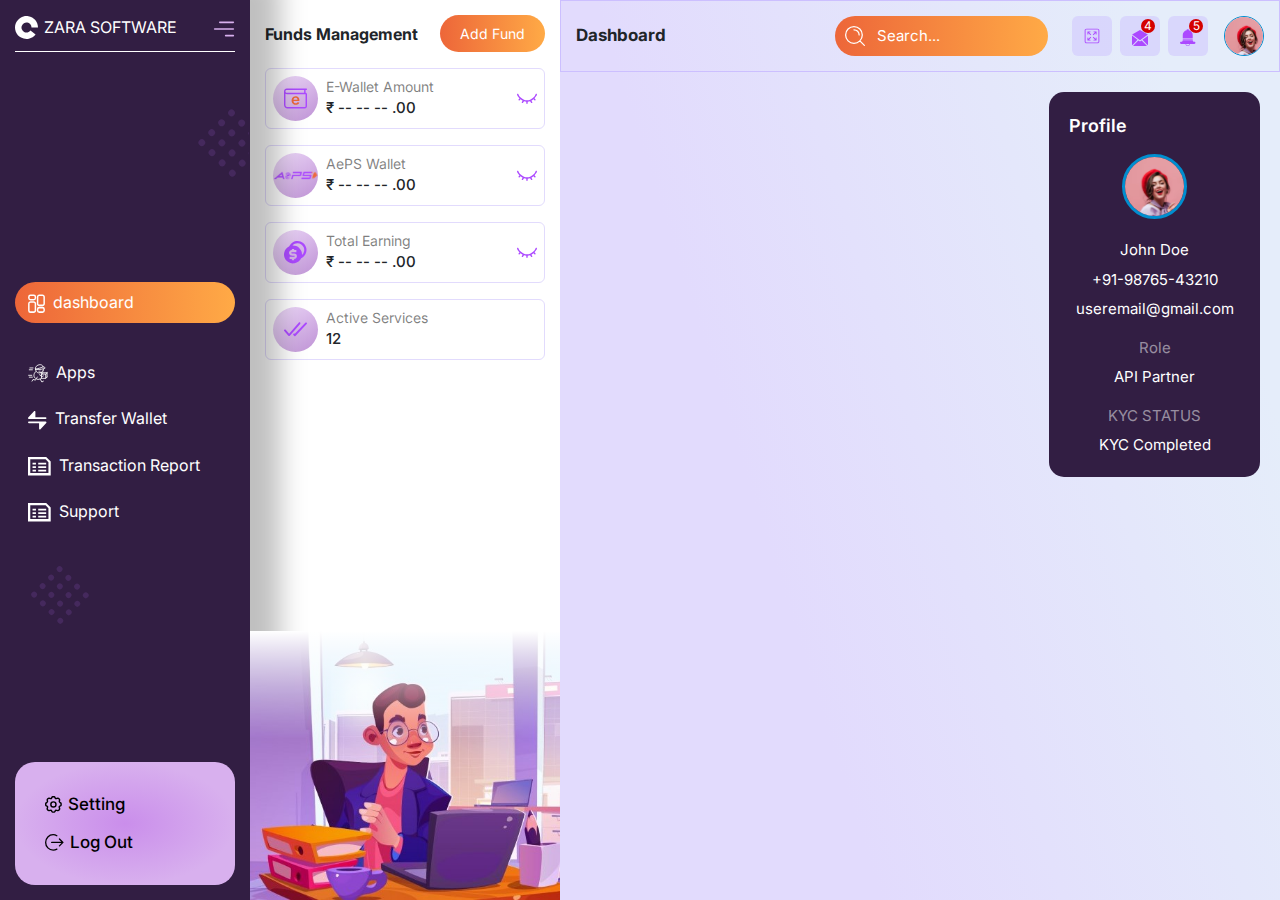
==== index.html @ 8e085da0 "g" ====
<!DOCTYPE html>
<html lang="en">

<head>
    <meta charset="UTF-8">
    <meta name="viewport" content="width=device-width, initial-scale=1.0">
    <title>zara software</title>
    <!-- bootstrap css  -->
    <link rel="stylesheet" href="assets/libs/bootstrap/bootstrap.min.css">
    <!-- custom css -->
    <link rel="stylesheet" href="assets/css/style.css">
    <!-- font awesome -->
    <link rel="stylesheet" href="https://cdnjs.cloudflare.com/ajax/libs/font-awesome/6.6.0/css/all.min.css" integrity="sha512-Kc323vGBEqzTmouAECnVceyQqyqdsSiqLQISBL29aUW4U/M7pSPA/gEUZQqv1cwx4OnYxTxve5UMg5GT6L4JJg==" crossorigin="anonymous" referrerpolicy="no-referrer" />
    <!-- font family  -->
    <link rel="preconnect" href="https://fonts.googleapis.com">
    <link rel="preconnect" href="https://fonts.gstatic.com" crossorigin>
    <link href="https://fonts.googleapis.com/css2?family=Inter:ital,opsz,wght@0,14..32,100..900;1,14..32,100..900&display=swap" rel="stylesheet">
</head>
<body>

    <section class="h-100">
        <div class="row h-100 mx-0">
            <div class="col-auto sidebar d-flex flex-column position-relative">
                <div class="sidebar-header border-bottom border-white d-flex align-items-center justify-content-between ">
                    <div class="sidebar-logo d-flex align-items-center">
                        <img src="assets/img/logo.svg" alt="logo" class="img-fluid">
                        ZARA SOFTWARE
                    </div>
                    <button class="bg-transparent p-0 border-0 menu-btn">
                        <img src="assets/img/menu-icon.svg" alt="menu" class="h img-fluid">
                    </button>
                </div>
                <div class="sidebar-body flex-fill overflow-y-auto py-4" >
                    <ul class="sidebar-list list-unstyled d-flex flex-column position-relative m-0 h-100 justify-content-center accordion" id="accordionExample">
                        <li class="mb-4">
                            <a href="" class="sidebar-main-link sidebar-link d-flex align-items-center justify-content-between text-decoration-none">
                               <span>
                                    <img src="assets/img/dashboard-icon.svg" alt="dashboard">
                                    dashboard
                               </span>
                                <i class="fa-solid fa-chevron-right sidebar-link-righticon"></i>
                            </a>
                        </li>
                        <li class="accordion-item bg-transparent border-0">
                            <a href="" class="sidebar-link d-flex align-items-center text-decoration-none justify-content-between collapsed" type="button" data-bs-toggle="collapse" data-bs-target="#sidebarapps" aria-expanded="true" aria-controls="sidebarapps">
                                <span>
                                    <img src="assets/img/apps.svg" alt="apps">
                                    Apps
                                </span>
                                <i class="fa-solid fa-chevron-down sidebar-link-down"></i>
                            </a>
                            <div id="sidebarapps" class="accordion-collapse collapse " data-bs-parent="#accordionExample">
                                <div class="accordion-body p-0">
                                    <ul class="list-unstyled m-0 sidebar-sub-list d-flex flex-column">
                                        <li>
                                            <a href="" class="sidebar-sublink text-decoration-none align-items-center">
                                                <i class="fa-regular fa-circle-right"></i>
                                                Add Money       
                                            </a>
                                        </li>
                                        <li>
                                            <a href="" class="sidebar-sublink text-decoration-none align-items-center">
                                                <i class="fa-regular fa-circle-right"></i>
                                                API Key 
                                            </a>
                                        </li>
                                        <li>
                                            <a href="" class="sidebar-sublink text-decoration-none align-items-center">
                                                <i class="fa-regular fa-circle-right"></i>
                                                Active Services      
                                            </a>
                                        </li>
                                        <li>
                                            <a href="" class="sidebar-sublink text-decoration-none align-items-center">
                                                <i class="fa-regular fa-circle-right"></i>
                                                Commission Plan     
                                            </a>
                                        </li>
                                    </ul>
                                </div>
                            </div>
                        </li>
                        <li class="accordion-item bg-transparent border-0">
                            <a href="" class="sidebar-link d-flex align-items-center text-decoration-none justify-content-between collapsed" type="button" data-bs-toggle="collapse" data-bs-target="#sidebartransfer" aria-expanded="true" aria-controls="sidebartransfer">
                                <span>
                                    <img src="assets/img/transfer-icon.svg" alt="transfer wallet">
                                    Transfer Wallet
                                </span>
                                <i class="fa-solid fa-chevron-down sidebar-link-down"></i>
                            </a>
                            <div id="sidebartransfer" class="accordion-collapse collapse " data-bs-parent="#accordionExample">
                                <div class="accordion-body p-0">
                                    <ul class="list-unstyled m-0 sidebar-sub-list d-flex flex-column">
                                        <li>
                                            <a href="" class="sidebar-sublink text-decoration-none align-items-center">
                                                <i class="fa-regular fa-circle-right"></i>
                                                Add Money       
                                            </a>
                                        </li>
                                        <li>
                                            <a href="" class="sidebar-sublink text-decoration-none align-items-center">
                                                <i class="fa-regular fa-circle-right"></i>
                                                API Key 
                                            </a>
                                        </li>
                                        <li>
                                            <a href="" class="sidebar-sublink text-decoration-none align-items-center">
                                                <i class="fa-regular fa-circle-right"></i>
                                                Active Services      
                                            </a>
                                        </li>
                                        <li>
                                            <a href="" class="sidebar-sublink text-decoration-none align-items-center">
                                                <i class="fa-regular fa-circle-right"></i>
                                                Commission Plan     
                                            </a>
                                        </li>
                                    </ul>
                                </div>
                            </div>
                        </li>
                        <li class="accordion-item bg-transparent border-0">
                            <a href="" class="sidebar-link d-flex align-items-center text-decoration-none justify-content-between collapsed" type="button" data-bs-toggle="collapse" data-bs-target="#sidebartransaction" aria-expanded="true" aria-controls="sidebartransaction">
                                <span>
                                    <img src="assets/img/transition-icon.svg" alt="transaction report">
                                    Transaction Report
                                </span>
                                <i class="fa-solid fa-chevron-down sidebar-link-down"></i>
                            </a>
                            <div id="sidebartransaction" class="accordion-collapse collapse " data-bs-parent="#accordionExample">
                                <div class="accordion-body p-0">
                                    <ul class="list-unstyled m-0 sidebar-sub-list d-flex flex-column">
                                        <li>
                                            <a href="" class="sidebar-sublink text-decoration-none align-items-center">
                                                <i class="fa-regular fa-circle-right"></i>
                                                Add Money       
                                            </a>
                                        </li>
                                        <li>
                                            <a href="" class="sidebar-sublink text-decoration-none align-items-center">
                                                <i class="fa-regular fa-circle-right"></i>
                                                API Key 
                                            </a>
                                        </li>
                                        <li>
                                            <a href="" class="sidebar-sublink text-decoration-none align-items-center">
                                                <i class="fa-regular fa-circle-right"></i>
                                                Active Services      
                                            </a>
                                        </li>
                                        <li>
                                            <a href="" class="sidebar-sublink text-decoration-none align-items-center">
                                                <i class="fa-regular fa-circle-right"></i>
                                                Commission Plan     
                                            </a>
                                        </li>
                                    </ul>
                                </div>
                            </div>
                        </li>
                        <li class="accordion-item bg-transparent border-0">
                            <a href="" class="sidebar-link d-flex align-items-center text-decoration-none justify-content-between collapsed" type="button" data-bs-toggle="collapse" data-bs-target="#sidebarsupport" aria-expanded="true" aria-controls="sidebarsupport">
                                <span>
                                    <img src="assets/img/transition-icon.svg" alt="support">
                                    Support
                                </span>
                                <i class="fa-solid fa-chevron-down sidebar-link-down"></i>
                            </a>
                            <div id="sidebarsupport" class="accordion-collapse collapse " data-bs-parent="#accordionExample">
                                <div class="accordion-body p-0">
                                    <ul class="list-unstyled m-0 sidebar-sub-list d-flex flex-column">
                                        <li>
                                            <a href="" class="sidebar-sublink text-decoration-none align-items-center">
                                                <i class="fa-regular fa-circle-right"></i>
                                                Add Money       
                                            </a>
                                        </li>
                                        <li>
                                            <a href="" class="sidebar-sublink text-decoration-none align-items-center">
                                                <i class="fa-regular fa-circle-right"></i>
                                                API Key 
                                            </a>
                                        </li>
                                        <li>
                                            <a href="" class="sidebar-sublink text-decoration-none align-items-center">
                                                <i class="fa-regular fa-circle-right"></i>
                                                Active Services      
                                            </a>
                                        </li>
                                        <li>
                                            <a href="" class="sidebar-sublink text-decoration-none align-items-center">
                                                <i class="fa-regular fa-circle-right"></i>
                                                Commission Plan     
                                            </a>
                                        </li>
                                    </ul>
                                </div>
                            </div>
                        </li>
                    </ul>
                </div>
                <div class="sidebar-footer">
                    <ul class="list-unstyled m-0 sidebar-footer-list d-flex flex-column">
                        <li>
                            <a href="index.html" class="sidebar-footer-link d-flex align-items-center text-decoration-none">
                                <img src="assets/img/setting-icon.svg" alt="setting">
                                Setting
                            </a>
                        </li>
                        <li>
                            <a href="index.html" class="sidebar-footer-link d-flex align-items-center text-decoration-none">
                                <img src="assets/img/logout-icon.svg" alt="log out">
                                Log Out
                            </a>
                        </li>
                    </ul>
                </div>
            </div>
            <div class="col-auto fund-sidebar px-0 d-flex flex-column justify-content-between">
                <div class="fund-body">
                    <div class="d-flex align-items-center justify-content-between">
                        <div class="fund-sidebar-heading fw-bold">
                            Funds Management
                        </div>
                        <a href="" class="fund-sidebar-btn text-decoration-none">
                            Add Fund
                        </a>
                    </div>
                    <div class="d-flex flex-column mt-3 gap-3">
                        <div class="fund-sidebar-card d-flex align-items-center justify-content-between" id="card1">
                            <div class="d-flex gap-2">
                                <div class="fund-sidebar-card-icon rounded-circle d-flex align-items-center justify-content-center">
                                    <img src="assets/img/e-wallet-amount.svg" alt="e-wallet amount" class="h-100 w-100 img-fluid">
                                </div>
                                <div>
                                    <div class="fund-sidebar-card-title">E-Wallet Amount</div>
                                    <div class="fund-sidebar-card-price">₹ <span class="price">-- -- --</span> .00</div>
                                </div>
                            </div>
                            <button class="fund-card-show bg-transparent border-0 p-0 position-relative" onclick="togglePrice(1)">
                                <img src="assets/img/hide.svg" alt="hide" class="w-100 h-100 hide-icon position-absolute top-50 end-0">
                                <img src="assets/img/view.svg" alt="hide" class="w-100 h-100 show-icon position-absolute top-50 end-0">
                            </button>
                        </div>
                        <div class="fund-sidebar-card d-flex align-items-center justify-content-between" id="card2">
                            <div class="d-flex gap-2">
                                <div class="fund-sidebar-card-icon p-0 rounded-circle d-flex align-items-center justify-content-center">
                                    <img src="assets/img/aeps-wallet.svg" alt="aeps wallet" class="h-100 w-100 img-fluid">
                                </div>
                                <div>
                                    <div class="fund-sidebar-card-title">AePS Wallet</div>
                                    <div class="fund-sidebar-card-price">₹ <span class="price">-- -- --</span> .00</div>
                                </div>
                            </div>
                            <button class="fund-card-show bg-transparent border-0 p-0 position-relative" onclick="togglePrice(2)">
                                <img src="assets/img/hide.svg" alt="hide" class="w-100 h-100 hide-icon position-absolute top-50 end-0">
                                <img src="assets/img/view.svg" alt="hide" class="w-100 h-100 show-icon position-absolute top-50 end-0">
                            </button>
                        </div>
                        <div class="fund-sidebar-card d-flex align-items-center justify-content-between" id="card3">
                            <div class="d-flex gap-2">
                                <div class="fund-sidebar-card-icon rounded-circle d-flex align-items-center justify-content-center">
                                    <img src="assets/img/total-earning.svg" alt="total earning" class="h-100 w-100 img-fluid">
                                </div>
                                <div>
                                    <div class="fund-sidebar-card-title">Total Earning</div>
                                    <div class="fund-sidebar-card-price">₹ <span class="price">-- -- --</span> .00</div>
                                </div>
                            </div>
                            <button class="fund-card-show bg-transparent border-0 p-0 position-relative" onclick="togglePrice(3)">
                                <img src="assets/img/hide.svg" alt="hide" class="w-100 h-100 hide-icon position-absolute top-50 end-0">
                                <img src="assets/img/view.svg" alt="hide" class="w-100 h-100 show-icon position-absolute top-50 end-0">
                            </button>
                        </div>
                        <div class="fund-sidebar-card d-flex align-items-center justify-content-between" >
                            <div class="d-flex gap-2">
                                <div class="fund-sidebar-card-icon rounded-circle d-flex align-items-center justify-content-center">
                                    <img src="assets/img/active-services.svg" alt="active services" class="h-100 w-100 img-fluid">
                                </div>
                                <div>
                                    <div class="fund-sidebar-card-title">Active Services</div>
                                    <div class="fund-sidebar-card-price">12</div>
                                </div>
                            </div>
                        </div>
                    </div>
                </div>
                <div class="fund-sidebar-img position-relative">
                    <img src="assets/img/fund-sidebar-img.jpg" alt="funds management" class="h-100 w-100 img-fluid">
                </div>
            </div>
            <div class="col px-0 dashboard-main">
                <div class="dashboard-nav">
                    <div class="row align-items-center">
                        <div class="col">
                            <div class="dash-nav-heading fw-bold">
                                Dashboard
                            </div>
                        </div>
                        <div class="col-4">
                            <form action="">
                                <div class="search-main d-flex align-items-center rounded-5">
                                    <img src="assets/img/search-icon.svg" alt="search" class="h-100">
                                    <input type="text" class="form-control shadow-none bg-transparent border-0"k placeholder="Search...">
                                </div>
                            </form>
                        </div>
                        <div class="col-auto">
                            <div class="d-flex align-items-center gap-3">
                                <div class="nav-icon-list d-flex align-items-center">
                                    <button class="nav-btn d-flex align-items-center justify-content-center border-0">
                                        <img src="assets/img/expend-icon.svg" alt="expend" class="h-100 w-100 img-fluid">
                                    </button>
                                    <button class="nav-btn nav-btn-two d-flex align-items-center justify-content-center border-0">
                                        <span class=" position-relative">
                                            <img src="assets/img/sms-icon.svg" alt="sms" class="h-100 w-100 img-fluid position-relative">
                                            <span class="nav-notification d-flex align-items-center justify-content-center rounded-circle position-absolute">
                                                4
                                            </span>
                                        </span>
                                    </button>
                                    <button class="nav-btn nav-btn-two d-flex align-items-center justify-content-center border-0">
                                        <span class=" position-relative">
                                            <img src="assets/img/notification-icon.svg" alt="notification-icon" class="h-100 w-100 img-fluid position-relative">
                                            <span class="nav-notification d-flex align-items-center justify-content-center rounded-circle position-absolute">
                                            5
                                            </span>
                                        </span>
                                    </button>

                                </div>
                                <div class="user-data">
                                    <div class="user-data-img rounded-circle overflow-hidden">
                                        <img src="assets/img/userimg.svg" alt="">
                                    </div>

                                </div>
                            </div>
                        </div>
                    </div>
                </div>
                <div class="dashboard-inner">
                    <div class="row">
                        <div class="col-lg-8">

                        </div>
                        <div class="col-lg-4">
                            <div class="profile-card">
                                <div class="d-flex align-items-center justify-content-between">
                                    <div class="profile-card-heading fw-semibold">
                                        Profile
                                    </div>
                                    <button class="profile-card-menu-icon p-0 border-0 bg-transparent">
                                        <i class="fa-solid fa-ellipsis-vertical"></i>
                                    </button>
                                </div>
                                <div class="mx-auto profile-user-img overflow-hidden rounded-circle">
                                    <img src="assets/img/userimg.svg" alt="user" class="h-100 w-100 img-fluid">
                                </div>
                                <div class="user-data text-center pt-1 mt-3">
                                    John Doe
                                </div>
                                <div class="user-data text-center">
                                    +91-98765-43210
                                </div>
                                <div class="user-data text-center">
                                    useremail@gmail.com
                                </div>
                                <div class="user-data text-center text-white-50 mt-3">
                                    Role
                                </div>
                                <div class="user-data text-center">
                                    API Partner
                                </div>
                                <div class="user-data text-center text-white-50 mt-3">
                                    KYC STATUS
                                </div>
                                <div class="user-data text-center">
                                    KYC Completed
                                </div>
                            </div>
                        </div>
                    </div>
                </div>
            </div>
        </div>
    </section>


    <!-- js files -->
    <script src="assets/libs/bootstrap/bootstrap.bundle.min.js"></script>
    <script src="assets/js/script.js"></script>
</body>

</html>
---- assets/css/style.css ----
:root {
  --theme1:#321E43;
  --theme2:#FFAA46;
  --theme3: #AC4AFF;
  --blue:#008ECF;
  --white: #fff;
  --bg-light:#F0F0F8;
  --black: #000;
  --light-black: #2c2c2c;
  --border-color:#dee2e6;
}

body,
html {
  font-family: "Inter", sans-serif !important;
  overflow: hidden;
}

a, button {
  cursor: pointer !important;
}

body {
  height: 100vh;
}

.sidebar {
  background-color: var(--theme1);
  width: 250px;
  height: 100%;
  padding: 15px;
  box-shadow: 5px 0px 25px 25px rgba(0, 0, 0, 0.2509803922);
}
.sidebar .sidebar-header {
  padding-bottom: 12px;
}
.sidebar .sidebar-header::before {
  content: "";
  position: absolute;
  right: 0;
  top: 12%;
  height: 70px;
  width: 55px;
  background: url(../img/sidebar-vector-1.svg) no-repeat;
  background-position: center;
  background-size: contain;
  z-index: 0;
  animation: move 3s infinite ease-in-out;
}
@keyframes move {
  50% {
    transform: translate(-100px, 0px);
  }
}
.sidebar .sidebar-header::after {
  content: "";
  position: absolute;
  left: 12%;
  bottom: 30%;
  height: 70px;
  width: 60px;
  background: url(../img/sidebar-vector-2.svg) no-repeat;
  background-position: center;
  background-size: contain;
  z-index: 0;
  animation: move2 3s infinite ease-in-out;
}
@keyframes move2 {
  50% {
    transform: translate(100px, 0px);
  }
}
.sidebar .sidebar-logo {
  gap: 6px;
  font-size: 16px;
  color: #fff;
}
.sidebar .sidebar-logo img {
  height: 23px;
  width: 23px;
}
.sidebar .menu-btn {
  cursor: pointer !important;
}
.sidebar .menu-btn img {
  height: 20px;
}
.sidebar .sidebar-list {
  gap: 5px;
}
.sidebar .sidebar-footer {
  background-color: wheat;
  background: radial-gradient(50% 50% at 50% 50%, #CA8EEB 0%, #D8B0EE 100%);
  padding: 30px;
  border-radius: 20px;
}
.sidebar .sidebar-footer-list {
  gap: 12px;
}
.sidebar .sidebar-footer-link {
  font-size: 17px;
  color: #000;
  font-weight: 500;
  gap: 6px;
}
.sidebar .sidebar-footer-link img {
  height: 17px;
}
.sidebar .sidebar-link {
  padding: 10px 13px;
  border-radius: 40px;
  line-height: normal;
  color: #fff;
  transition: all 0.3s ease-in-out;
}
.sidebar .sidebar-link:hover {
  color: var(--theme2);
}
.sidebar .sidebar-link.sidebar-main-link {
  background: linear-gradient(90deg, #ED6639 0%, #FFAA46 100%);
}
.sidebar .sidebar-link img {
  height: 19px;
  margin-right: 4px;
}
.sidebar .sidebar-link i {
  font-size: 13px;
  transition: all 0.3s ease-in-out;
}
.sidebar .sidebar-link:not(.collapsed) .sidebar-link-down {
  transform: rotate(-180deg);
}
.sidebar .sidebar-sub-list {
  gap: 15px;
  padding: 12px;
}
.sidebar .sidebar-sublink {
  color: rgba(255, 255, 255, 0.5);
  font-size: 15px;
  transition: all 0.3s ease-in-out;
}
.sidebar .sidebar-sublink i {
  margin-right: 5px;
  transform: rotate(-40deg);
}
.sidebar .sidebar-sublink:hover {
  color: var(--theme2);
}

.fund-sidebar {
  width: 310px;
  box-shadow: 5px 0px 25px 25px rgba(0, 0, 0, 0.0549019608);
}
.fund-sidebar .fund-body {
  padding: 15px;
}
.fund-sidebar .fund-sidebar-btn {
  background: linear-gradient(90deg, #ED6639 0%, #FFAA46 100%);
  color: #fff;
  padding: 8px 20px;
  font-size: 14px;
  border-radius: 40px;
  transition: all 0.3s ease-in-out;
}
.fund-sidebar .fund-sidebar-btn:hover {
  transform: scale(1.1);
}
.fund-sidebar .fund-sidebar-card {
  border-radius: 6px;
  border: 1px solid #E2DBFD;
  padding: 7px;
}
.fund-sidebar .fund-sidebar-card .fund-sidebar-card-icon {
  background: linear-gradient(138.29deg, rgba(216, 176, 238, 0.6) 20.17%, rgba(159, 91, 194, 0.6) 84.35%);
  height: 45px;
  width: 45px;
  padding: 11px;
}
.fund-sidebar .fund-sidebar-card .fund-sidebar-card-title {
  font-size: 14px;
  color: rgba(0, 0, 0, 0.5019607843);
}
.fund-sidebar .fund-sidebar-card .fund-sidebar-card-price {
  font-size: 15px;
  font-weight: 500;
}
.fund-sidebar .fund-sidebar-card .fund-card-show {
  width: 20px;
  height: 20px;
  cursor: pointer !important;
}
.fund-sidebar .fund-sidebar-card .fund-card-show img {
  transform: translateY(-50%);
  transition: all 0.3s ease-in-out;
}
.fund-sidebar .fund-sidebar-card .fund-card-show .show-icon {
  opacity: 0;
  visibility: hidden;
}
.fund-sidebar .fund-sidebar-card .fund-card-show.clicked .show-icon {
  opacity: 1;
  visibility: visible;
}
.fund-sidebar .fund-sidebar-card .fund-card-show.clicked .hide-icon {
  opacity: 0;
  visibility: hidden;
}
.fund-sidebar .fund-sidebar-img::before {
  content: "";
  height: 40%;
  width: 100%;
  top: 0;
  left: 0;
  position: absolute;
  background: linear-gradient(0deg, rgba(217, 217, 217, 0) 0%, #FFFFFF 100%);
}

.dashboard-nav {
  padding: 15px;
  border: 1px solid #CCBFFF;
}
.dashboard-nav .dash-nav-heading {
  font-size: 17px;
}
.dashboard-nav .search-main {
  background: linear-gradient(90deg, #ED6639 0%, #FFAA46 100%);
  height: 40px;
  padding: 10px;
}
.dashboard-nav .search-main input {
  font-size: 15px;
  color: #fff;
}
.dashboard-nav .search-main input::-moz-placeholder {
  color: #fff;
}
.dashboard-nav .search-main input::placeholder {
  color: #fff;
}
.dashboard-nav .nav-icon-list {
  gap: 8px;
}
.dashboard-nav .nav-btn {
  background: rgba(204, 191, 255, 0.4705882353);
  height: 40px;
  width: 40px;
  padding: 12px;
  border-radius: 6px;
  transition: all 0.3s ease-in-out;
}
.dashboard-nav .nav-btn img {
  transition: all 0.3s ease-in-out;
}
.dashboard-nav .nav-btn:hover {
  background-color: var(--theme3);
}
.dashboard-nav .nav-btn:hover img {
  filter: brightness(100);
}
.dashboard-nav .nav-notification {
  right: -7px;
  top: -5px;
  height: 14px;
  width: 14px;
  background-color: #D40000;
  font-size: 12px;
  color: #fff;
  animation: shake 1.5s infinite linear;
}
@keyframes shake {
  0% {
    -webkit-transform: translate(2px, 1px) rotate(0deg);
  }
  10% {
    -webkit-transform: translate(-1px, -2px) rotate(-2deg);
  }
  20% {
    -webkit-transform: translate(-3px, 0px) rotate(3deg);
  }
  30% {
    -webkit-transform: translate(0px, 2px) rotate(0deg);
  }
  40% {
    -webkit-transform: translate(1px, -1px) rotate(1deg);
  }
  50% {
    -webkit-transform: translate(-1px, 2px) rotate(-1deg);
  }
  60% {
    -webkit-transform: translate(-3px, 1px) rotate(0deg);
  }
  70% {
    -webkit-transform: translate(2px, 1px) rotate(-2deg);
  }
  80% {
    -webkit-transform: translate(-1px, -1px) rotate(4deg);
  }
  90% {
    -webkit-transform: translate(2px, 2px) rotate(0deg);
  }
  100% {
    -webkit-transform: translate(1px, -2px) rotate(-1deg);
  }
}
.dashboard-nav .user-data-img {
  height: 40px;
  width: 40px;
  border: 1px solid #008ECF;
}

.dashboard-main {
  background: linear-gradient(252.32deg, #E5EDFA 13.32%, #E2DBFD 68.15%);
}
.dashboard-main .dashboard-inner {
  padding: 20px;
}

.profile-card {
  padding: 20px;
  background-color: var(--theme1);
  border-radius: 15px;
}
.profile-card .profile-card-heading {
  color: #fff;
  font-size: 18px;
}
.profile-card .profile-card-menu-icon {
  color: #fff;
  font-size: 20px;
}
.profile-card .profile-user-img {
  height: 65px;
  width: 65px;
  border: 3px solid var(--blue);
  margin-top: 15px;
}
.profile-card .user-data {
  color: #fff;
  margin-top: 7px;
  font-size: 15px;
}/*# sourceMappingURL=style.css.map */
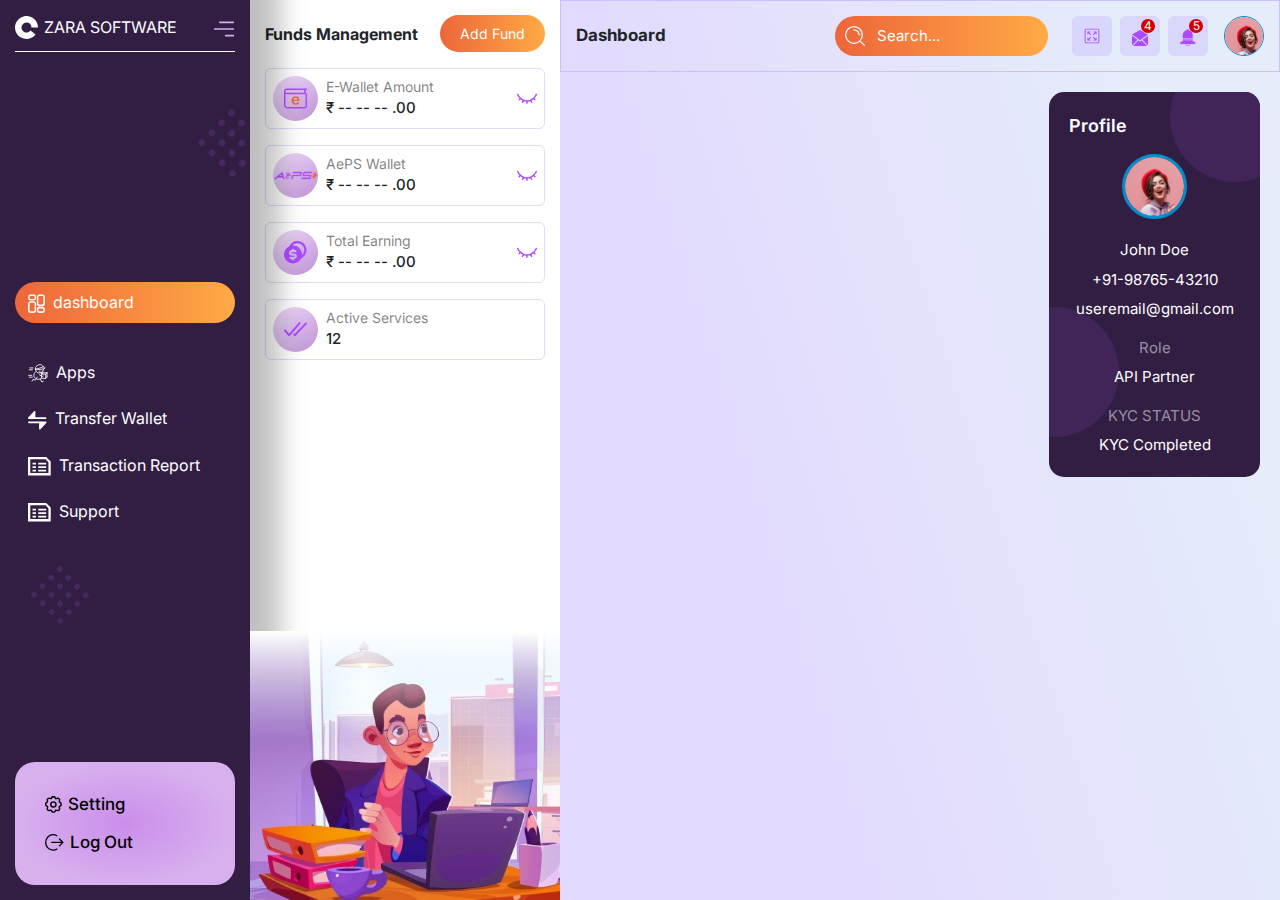
==== commit d0f957a5: "sds" ====
--- a/index.html
+++ b/index.html
@@ -345,38 +345,40 @@
 
                         </div>
                         <div class="col-lg-4">
-                            <div class="profile-card">
-                                <div class="d-flex align-items-center justify-content-between">
-                                    <div class="profile-card-heading fw-semibold">
-                                        Profile
-                                    </div>
-                                    <button class="profile-card-menu-icon p-0 border-0 bg-transparent">
-                                        <i class="fa-solid fa-ellipsis-vertical"></i>
-                                    </button>
-                                </div>
-                                <div class="mx-auto profile-user-img overflow-hidden rounded-circle">
-                                    <img src="assets/img/userimg.svg" alt="user" class="h-100 w-100 img-fluid">
-                                </div>
-                                <div class="user-data text-center pt-1 mt-3">
-                                    John Doe
-                                </div>
-                                <div class="user-data text-center">
-                                    +91-98765-43210
-                                </div>
-                                <div class="user-data text-center">
-                                    useremail@gmail.com
-                                </div>
-                                <div class="user-data text-center text-white-50 mt-3">
-                                    Role
-                                </div>
-                                <div class="user-data text-center">
-                                    API Partner
-                                </div>
-                                <div class="user-data text-center text-white-50 mt-3">
-                                    KYC STATUS
-                                </div>
-                                <div class="user-data text-center">
-                                    KYC Completed
+                            <div class="profile-card position-relative overflow-hidden">
+                                <div class="position-relative z-1">
+                                    <div class="d-flex align-items-center justify-content-between">
+                                        <div class="profile-card-heading fw-semibold">
+                                            Profile
+                                        </div>
+                                        <button class="profile-card-menu-icon p-0 border-0 bg-transparent">
+                                            <i class="fa-solid fa-ellipsis-vertical"></i>
+                                        </button>
+                                    </div>
+                                    <div class="mx-auto profile-user-img overflow-hidden rounded-circle">
+                                        <img src="assets/img/userimg.svg" alt="user" class="h-100 w-100 img-fluid">
+                                    </div>
+                                    <div class="user-data text-center pt-1 mt-3">
+                                        John Doe
+                                    </div>
+                                    <div class="user-data text-center">
+                                        +91-98765-43210
+                                    </div>
+                                    <div class="user-data text-center">
+                                        useremail@gmail.com
+                                    </div>
+                                    <div class="user-data text-center text-white-50 mt-3">
+                                        Role
+                                    </div>
+                                    <div class="user-data text-center">
+                                        API Partner
+                                    </div>
+                                    <div class="user-data text-center text-white-50 mt-3">
+                                        KYC STATUS
+                                    </div>
+                                    <div class="user-data text-center">
+                                        KYC Completed
+                                    </div>
                                 </div>
                             </div>
                         </div>
--- a/assets/css/style.css
+++ b/assets/css/style.css
@@ -320,6 +320,27 @@
   background-color: var(--theme1);
   border-radius: 15px;
 }
+.profile-card::before {
+  content: "";
+  position: absolute;
+  right: -40px;
+  top: -40px;
+  height: 130px;
+  width: 130px;
+  border-radius: 50%;
+  background-color: #412559;
+}
+.profile-card::after {
+  content: "";
+  position: absolute;
+  left: -60px;
+  bottom: 40px;
+  height: 130px;
+  width: 130px;
+  border-radius: 50%;
+  background-color: #412559;
+  z-index: 0;
+}
 .profile-card .profile-card-heading {
   color: #fff;
   font-size: 18px;
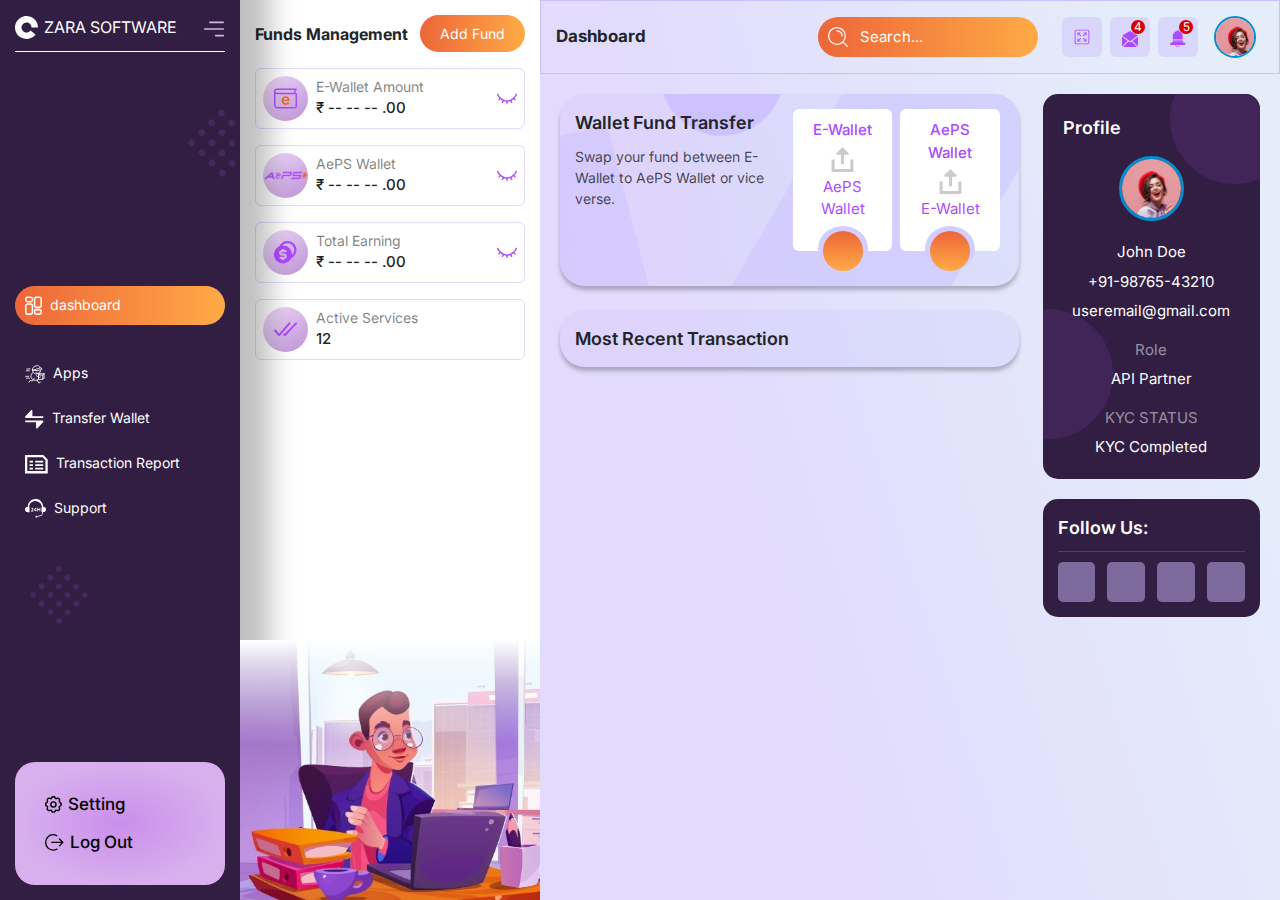
==== commit 5028897b: "ddf" ====
--- a/index.html
+++ b/index.html
@@ -8,7 +8,7 @@
     <!-- bootstrap css  -->
     <link rel="stylesheet" href="assets/libs/bootstrap/bootstrap.min.css">
     <!-- custom css -->
-    <link rel="stylesheet" href="assets/css/style.css">
+    <link rel="stylesheet" href="assets/css/style.min.css">
     <!-- font awesome -->
     <link rel="stylesheet" href="https://cdnjs.cloudflare.com/ajax/libs/font-awesome/6.6.0/css/all.min.css" integrity="sha512-Kc323vGBEqzTmouAECnVceyQqyqdsSiqLQISBL29aUW4U/M7pSPA/gEUZQqv1cwx4OnYxTxve5UMg5GT6L4JJg==" crossorigin="anonymous" referrerpolicy="no-referrer" />
     <!-- font family  -->
@@ -161,7 +161,7 @@
                         <li class="accordion-item bg-transparent border-0">
                             <a href="" class="sidebar-link d-flex align-items-center text-decoration-none justify-content-between collapsed" type="button" data-bs-toggle="collapse" data-bs-target="#sidebarsupport" aria-expanded="true" aria-controls="sidebarsupport">
                                 <span>
-                                    <img src="assets/img/transition-icon.svg" alt="support">
+                                    <img src="assets/img/support-icon.svg" alt="support">
                                     Support
                                 </span>
                                 <i class="fa-solid fa-chevron-down sidebar-link-down"></i>
@@ -329,20 +329,82 @@
                                     </button>
 
                                 </div>
-                                <div class="user-data">
+                                <a href="" class="user-data d-flex align-items-center gap-2 text-decoration-none">
                                     <div class="user-data-img rounded-circle overflow-hidden">
-                                        <img src="assets/img/userimg.svg" alt="">
-                                    </div>
-
-                                </div>
+                                        <img src="assets/img/userimg.svg" alt="user">
+                                    </div>
+                                    <i class="fa-solid fa-chevron-down"></i>
+                                </a>
                             </div>
                         </div>
                     </div>
                 </div>
                 <div class="dashboard-inner">
                     <div class="row">
-                        <div class="col-lg-8">
-
+                        <div class="col-lg-8 ">
+                            <div class="row gap-4">
+                                <div class="col-12">
+                                    <div class="wallet-fund-card p-15 rounded-25 position-relative overflow-hidden">
+                                        <div class="row position-relative">
+                                            <div class="col-md-6">
+                                                <div class="wallet-fund-card-heading fs-18-md fs-16 fw-semibold">
+                                                    Wallet Fund Transfer
+                                                </div>
+                                                <p class="fs-14 mt-10">Swap your fund between E-Wallet to AePS Wallet or vice verse.</p>
+                                            </div>
+                                            <div class="col-md-6 ps-0">
+                                                <div class="row mx-0 gx-2">
+                                                    <div class="col-sm-6">
+                                                        <div class="wallet-fund-inner-main">
+                                                            <div class="wallet-fund-inner-card position-relative text-center rounded-6 p-10 pb-30 bg-white">
+                                                                <div class="fs-15 fw-medium wallet-fund-inner-card-title">
+                                                                    E-Wallet
+                                                                </div>
+                                                                <div class="my-1">
+                                                                    <img src="assets/img/arrow-up.svg" alt="e-wallet" height="25" width="25">
+                                                                </div>
+                                                                <div class="fs-15 wallet-fund-inner-card-title">
+                                                                    AePS Wallet
+                                                                </div>
+                                                            </div>
+                                                            <a href="" class="wallet-fund-inner-link position-relative rounded-circle mx-auto d-flex align-items-center justify-content-center text-white text-decoration-none h-40 w-40">
+                                                                <i class="fa-solid fa-arrow-right-long"></i>
+                                                            </a>
+                                                        </div>
+                                                    </div>
+                                                    <div class="col-sm-6">
+                                                        <div class="wallet-fund-inner-main">
+                                                            <div class="wallet-fund-inner-card position-relative text-center rounded-6 p-10 pb-30 bg-white">
+                                                                <div class="fs-15 fw-medium wallet-fund-inner-card-title">
+                                                                    AePS Wallet
+                                                                </div>
+                                                                <div class="my-1">
+                                                                    <img src="assets/img/arrow-up.svg" alt="e-wallet" height="25" width="25">
+                                                                </div>
+                                                                <div class="fs-15 wallet-fund-inner-card-title">
+                                                                    E-Wallet
+                                                                </div>
+                                                            </div>
+                                                            <a href="" class="wallet-fund-inner-link position-relative rounded-circle mx-auto d-flex align-items-center justify-content-center text-white text-decoration-none h-40 w-40">
+                                                                <i class="fa-solid fa-arrow-right-long"></i>
+                                                            </a>
+                                                        </div>
+                                                    </div>
+                                                </div>
+                                            </div>
+                                        </div>
+                                    </div>
+                                </div>
+                                <div class="col-12">
+                                    <div class="recent-transaction-card p-15 rounded-25 position-relative overflow-hidden">
+                                        <div>
+                                            <div class="recent-transaction-heading fs-18-md fs-16 fw-semibold">
+                                                Most Recent Transaction
+                                            </div>
+                                        </div>
+                                    </div>
+                                </div>
+                            </div>
                         </div>
                         <div class="col-lg-4">
                             <div class="profile-card position-relative overflow-hidden">
@@ -381,6 +443,25 @@
                                     </div>
                                 </div>
                             </div>
+                            <div class="social-media-card">
+                                <div class="fw-semibold text-white social-media-heading">
+                                    Follow Us:
+                                </div>
+                                <div class="social-media-list d-flex align-items-center">
+                                    <a href="" class="social-media-icon d-flex align-items-center justify-content-center text-decoration-none">
+                                        <i class="fa-brands fa-instagram"></i>
+                                    </a>
+                                    <a href="" class="social-media-icon d-flex align-items-center justify-content-center text-decoration-none">
+                                        <i class="fa-brands fa-facebook-f"></i>
+                                    </a>
+                                    <a href="" class="social-media-icon d-flex align-items-center justify-content-center text-decoration-none">
+                                        <i class="fa-brands fa-x-twitter"></i>
+                                    </a>
+                                    <a href="" class="social-media-icon d-flex align-items-center justify-content-center text-decoration-none">    
+                                        <i class="fa-brands fa-linkedin-in"></i>
+                                    </a>
+                                </div>
+                            </div>
                         </div>
                     </div>
                 </div>
--- a/assets/css/style.min.css
+++ b/assets/css/style.min.css
@@ -0,0 +1 @@
+.sidebar{background-color:#321e43;width:240px;height:100%;padding:15px;box-shadow:5px 0px 25px 25px rgba(0,0,0,.2509803922)}.sidebar .sidebar-header{padding-bottom:12px}.sidebar .sidebar-header::before{content:"";position:absolute;right:0;top:12%;height:70px;width:55px;background:url(../img/sidebar-vector-1.svg) no-repeat;background-position:center;background-size:contain;z-index:0;animation:move 3s infinite ease-in-out}@keyframes move{50%{transform:translate(-100px, 0px)}}.sidebar .sidebar-header::after{content:"";position:absolute;left:12%;bottom:30%;height:70px;width:60px;background:url(../img/sidebar-vector-2.svg) no-repeat;background-position:center;background-size:contain;z-index:0;animation:move2 3s infinite ease-in-out}@keyframes move2{50%{transform:translate(100px, 0px)}}.sidebar .sidebar-logo{gap:6px;font-size:16px;color:#fff}.sidebar .sidebar-logo img{height:23px;width:23px}.sidebar .menu-btn{cursor:pointer !important}.sidebar .menu-btn img{height:20px}.sidebar .sidebar-list{gap:5px}.sidebar .sidebar-footer{background-color:wheat;background:radial-gradient(50% 50% at 50% 50%, #CA8EEB 0%, #D8B0EE 100%);padding:30px;border-radius:20px}.sidebar .sidebar-footer-list{gap:12px}.sidebar .sidebar-footer-link{font-size:17px;color:#000;font-weight:500;gap:6px}.sidebar .sidebar-footer-link img{height:17px}.sidebar .sidebar-link{padding:10px;border-radius:40px;line-height:normal;font-size:14px;color:#fff;transition:all .3s ease-in-out}.sidebar .sidebar-link:hover{color:#ffaa46}.sidebar .sidebar-link.sidebar-main-link{background:linear-gradient(90deg, #ED6639 0%, #FFAA46 100%)}.sidebar .sidebar-link img{height:19px;margin-right:4px}.sidebar .sidebar-link i{font-size:13px;transition:all .3s ease-in-out}.sidebar .sidebar-link:not(.collapsed) .sidebar-link-down{transform:rotate(-180deg)}.sidebar .sidebar-sub-list{gap:15px;padding:12px}.sidebar .sidebar-sublink{color:rgba(255,255,255,.5);font-size:15px;transition:all .3s ease-in-out}.sidebar .sidebar-sublink i{margin-right:5px;transform:rotate(-40deg)}.sidebar .sidebar-sublink:hover{color:#ffaa46}.fund-sidebar{width:300px;box-shadow:5px 0px 25px 25px rgba(0,0,0,.0549019608)}.fund-sidebar .fund-body{padding:15px}.fund-sidebar .fund-sidebar-btn{background:linear-gradient(90deg, #ED6639 0%, #FFAA46 100%);color:#fff;padding:8px 20px;font-size:14px;border-radius:40px;transition:all .3s ease-in-out}.fund-sidebar .fund-sidebar-btn:hover{transform:scale(1.1)}.fund-sidebar .fund-sidebar-card{border-radius:6px;border:1px solid #e2dbfd;padding:7px}.fund-sidebar .fund-sidebar-card .fund-sidebar-card-icon{background:linear-gradient(138.29deg, rgba(216, 176, 238, 0.6) 20.17%, rgba(159, 91, 194, 0.6) 84.35%);height:45px;width:45px;padding:11px}.fund-sidebar .fund-sidebar-card .fund-sidebar-card-title{font-size:14px;color:rgba(0,0,0,.5019607843)}.fund-sidebar .fund-sidebar-card .fund-sidebar-card-price{font-size:15px;font-weight:500}.fund-sidebar .fund-sidebar-card .fund-card-show{width:20px;height:20px;cursor:pointer !important}.fund-sidebar .fund-sidebar-card .fund-card-show img{transform:translateY(-50%);transition:all .3s ease-in-out}.fund-sidebar .fund-sidebar-card .fund-card-show .show-icon{opacity:0;visibility:hidden}.fund-sidebar .fund-sidebar-card .fund-card-show.clicked .show-icon{opacity:1;visibility:visible}.fund-sidebar .fund-sidebar-card .fund-card-show.clicked .hide-icon{opacity:0;visibility:hidden}.fund-sidebar .fund-sidebar-img::before{content:"";height:40%;width:100%;top:0;left:0;position:absolute;background:linear-gradient(0deg, rgba(217, 217, 217, 0) 0%, #FFFFFF 100%)}.dashboard-nav{padding:15px;border:1px solid #ccbfff}.dashboard-nav .dash-nav-heading{font-size:17px}.dashboard-nav .search-main{background:linear-gradient(90deg, #ED6639 0%, #FFAA46 100%);height:40px;padding:10px}.dashboard-nav .search-main input{font-size:15px;color:#fff}.dashboard-nav .search-main input::-moz-placeholder{color:#fff}.dashboard-nav .search-main input::placeholder{color:#fff}.dashboard-nav .nav-icon-list{gap:8px}.dashboard-nav .nav-btn{background:rgba(204,191,255,.4705882353);height:40px;width:40px;padding:12px;border-radius:6px;transition:all .3s ease-in-out}.dashboard-nav .nav-btn img{transition:all .3s ease-in-out}.dashboard-nav .nav-btn:hover{background-color:theme3}.dashboard-nav .nav-btn:hover img{filter:brightness(100)}.dashboard-nav .nav-notification{right:-7px;top:-5px;height:14px;width:14px;background-color:#d40000;font-size:12px;color:#fff;animation:shake 1.5s infinite linear}@keyframes shake{0%{-webkit-transform:translate(2px, 1px) rotate(0deg)}10%{-webkit-transform:translate(-1px, -2px) rotate(-2deg)}20%{-webkit-transform:translate(-3px, 0px) rotate(3deg)}30%{-webkit-transform:translate(0px, 2px) rotate(0deg)}40%{-webkit-transform:translate(1px, -1px) rotate(1deg)}50%{-webkit-transform:translate(-1px, 2px) rotate(-1deg)}60%{-webkit-transform:translate(-3px, 1px) rotate(0deg)}70%{-webkit-transform:translate(2px, 1px) rotate(-2deg)}80%{-webkit-transform:translate(-1px, -1px) rotate(4deg)}90%{-webkit-transform:translate(2px, 2px) rotate(0deg)}100%{-webkit-transform:translate(1px, -2px) rotate(-1deg)}}.dashboard-nav .user-data i{color:#000}.dashboard-nav .user-data-img{height:42px;width:42px;border:2.5px solid #008ecf}.dashboard-main{background:linear-gradient(252.32deg, #E5EDFA 13.32%, #E2DBFD 68.15%)}.dashboard-main .dashboard-inner{padding:20px}.profile-card{padding:20px;background-color:#321e43;border-radius:15px}.profile-card::before{content:"";position:absolute;right:-40px;top:-40px;height:130px;width:130px;border-radius:50%;background-color:#412559}.profile-card::after{content:"";position:absolute;left:-60px;bottom:40px;height:130px;width:130px;border-radius:50%;background-color:#412559;z-index:0}.profile-card .profile-card-heading{color:#fff;font-size:18px}.profile-card .profile-card-menu-icon{color:#fff;font-size:20px}.profile-card .profile-user-img{height:65px;width:65px;border:3px solid #008ecf;margin-top:15px}.profile-card .user-data{color:#fff;margin-top:7px;font-size:15px}.social-media-card{padding:15px;background-color:#321e43;border-radius:15px;margin-top:20px}.social-media-card .social-media-heading{font-size:18px;border-bottom:1px solid #603287;padding-bottom:10px}.social-media-card .social-media-list{gap:12px;margin-top:10px}.social-media-card .social-media-icon{height:40px;width:40px;border-radius:5px;background-color:rgba(204,191,255,.479);color:#fff;font-size:18px;transition:all .3s ease-in-out}.social-media-card .social-media-icon:hover{border-radius:50%;background-color:#fff;color:#321e43}.wallet-fund-card{box-shadow:0px 4px 4px 0px rgba(0,0,0,.2509803922);background:linear-gradient(86.85deg, rgba(202, 142, 235, 0.1) -3.46%, rgba(145, 160, 255, 0.1) 62.25%)}.wallet-fund-card::before{content:"";position:absolute;left:0;top:0;height:100%;width:100%;background:url(../img/wallet-fund-shape.png) no-repeat;background-position:center;background-size:cover}.wallet-fund-card .wallet-fund-inner-card::before{content:"";position:absolute;left:50%;transform:translateX(-50%);bottom:-20px;height:45px;width:50px;border-radius:50%;background:#d2cefd;background-position:center;background-size:cover}.wallet-fund-card .wallet-fund-inner-card .wallet-fund-inner-card-title{color:#ac4aff}.wallet-fund-card .wallet-fund-inner-link{background:linear-gradient(180deg, #ED6639 0%, #FFAA46 100%);margin-top:-20px}.wallet-fund-card .wallet-fund-inner-link i{transform:rotate(-32deg)}.recent-transaction-card{box-shadow:0px 4px 4px 0px rgba(0,0,0,.2509803922);background:linear-gradient(86.85deg, rgba(202, 142, 235, 0.1) -3.46%, rgba(145, 160, 255, 0.1) 62.25%)}.fs-1{font-size:1px}@media(min-width: 576px){.fs-1-sm{font-size:1px}}@media(min-width: 768px){.fs-1-md{font-size:1px}}@media(min-width: 992px){.fs-1-lg{font-size:1px}}@media(min-width: 1200px){.fs-1-xl{font-size:1px}}.fs-2{font-size:2px}@media(min-width: 576px){.fs-2-sm{font-size:2px}}@media(min-width: 768px){.fs-2-md{font-size:2px}}@media(min-width: 992px){.fs-2-lg{font-size:2px}}@media(min-width: 1200px){.fs-2-xl{font-size:2px}}.fs-3{font-size:3px}@media(min-width: 576px){.fs-3-sm{font-size:3px}}@media(min-width: 768px){.fs-3-md{font-size:3px}}@media(min-width: 992px){.fs-3-lg{font-size:3px}}@media(min-width: 1200px){.fs-3-xl{font-size:3px}}.fs-4{font-size:4px}@media(min-width: 576px){.fs-4-sm{font-size:4px}}@media(min-width: 768px){.fs-4-md{font-size:4px}}@media(min-width: 992px){.fs-4-lg{font-size:4px}}@media(min-width: 1200px){.fs-4-xl{font-size:4px}}.fs-5{font-size:5px}@media(min-width: 576px){.fs-5-sm{font-size:5px}}@media(min-width: 768px){.fs-5-md{font-size:5px}}@media(min-width: 992px){.fs-5-lg{font-size:5px}}@media(min-width: 1200px){.fs-5-xl{font-size:5px}}.fs-6{font-size:6px}@media(min-width: 576px){.fs-6-sm{font-size:6px}}@media(min-width: 768px){.fs-6-md{font-size:6px}}@media(min-width: 992px){.fs-6-lg{font-size:6px}}@media(min-width: 1200px){.fs-6-xl{font-size:6px}}.fs-7{font-size:7px}@media(min-width: 576px){.fs-7-sm{font-size:7px}}@media(min-width: 768px){.fs-7-md{font-size:7px}}@media(min-width: 992px){.fs-7-lg{font-size:7px}}@media(min-width: 1200px){.fs-7-xl{font-size:7px}}.fs-8{font-size:8px}@media(min-width: 576px){.fs-8-sm{font-size:8px}}@media(min-width: 768px){.fs-8-md{font-size:8px}}@media(min-width: 992px){.fs-8-lg{font-size:8px}}@media(min-width: 1200px){.fs-8-xl{font-size:8px}}.fs-9{font-size:9px}@media(min-width: 576px){.fs-9-sm{font-size:9px}}@media(min-width: 768px){.fs-9-md{font-size:9px}}@media(min-width: 992px){.fs-9-lg{font-size:9px}}@media(min-width: 1200px){.fs-9-xl{font-size:9px}}.fs-10{font-size:10px}@media(min-width: 576px){.fs-10-sm{font-size:10px}}@media(min-width: 768px){.fs-10-md{font-size:10px}}@media(min-width: 992px){.fs-10-lg{font-size:10px}}@media(min-width: 1200px){.fs-10-xl{font-size:10px}}.fs-11{font-size:11px}@media(min-width: 576px){.fs-11-sm{font-size:11px}}@media(min-width: 768px){.fs-11-md{font-size:11px}}@media(min-width: 992px){.fs-11-lg{font-size:11px}}@media(min-width: 1200px){.fs-11-xl{font-size:11px}}.fs-12{font-size:12px}@media(min-width: 576px){.fs-12-sm{font-size:12px}}@media(min-width: 768px){.fs-12-md{font-size:12px}}@media(min-width: 992px){.fs-12-lg{font-size:12px}}@media(min-width: 1200px){.fs-12-xl{font-size:12px}}.fs-13{font-size:13px}@media(min-width: 576px){.fs-13-sm{font-size:13px}}@media(min-width: 768px){.fs-13-md{font-size:13px}}@media(min-width: 992px){.fs-13-lg{font-size:13px}}@media(min-width: 1200px){.fs-13-xl{font-size:13px}}.fs-14{font-size:14px}@media(min-width: 576px){.fs-14-sm{font-size:14px}}@media(min-width: 768px){.fs-14-md{font-size:14px}}@media(min-width: 992px){.fs-14-lg{font-size:14px}}@media(min-width: 1200px){.fs-14-xl{font-size:14px}}.fs-15{font-size:15px}@media(min-width: 576px){.fs-15-sm{font-size:15px}}@media(min-width: 768px){.fs-15-md{font-size:15px}}@media(min-width: 992px){.fs-15-lg{font-size:15px}}@media(min-width: 1200px){.fs-15-xl{font-size:15px}}.fs-16{font-size:16px}@media(min-width: 576px){.fs-16-sm{font-size:16px}}@media(min-width: 768px){.fs-16-md{font-size:16px}}@media(min-width: 992px){.fs-16-lg{font-size:16px}}@media(min-width: 1200px){.fs-16-xl{font-size:16px}}.fs-17{font-size:17px}@media(min-width: 576px){.fs-17-sm{font-size:17px}}@media(min-width: 768px){.fs-17-md{font-size:17px}}@media(min-width: 992px){.fs-17-lg{font-size:17px}}@media(min-width: 1200px){.fs-17-xl{font-size:17px}}.fs-18{font-size:18px}@media(min-width: 576px){.fs-18-sm{font-size:18px}}@media(min-width: 768px){.fs-18-md{font-size:18px}}@media(min-width: 992px){.fs-18-lg{font-size:18px}}@media(min-width: 1200px){.fs-18-xl{font-size:18px}}.fs-19{font-size:19px}@media(min-width: 576px){.fs-19-sm{font-size:19px}}@media(min-width: 768px){.fs-19-md{font-size:19px}}@media(min-width: 992px){.fs-19-lg{font-size:19px}}@media(min-width: 1200px){.fs-19-xl{font-size:19px}}.fs-20{font-size:20px}@media(min-width: 576px){.fs-20-sm{font-size:20px}}@media(min-width: 768px){.fs-20-md{font-size:20px}}@media(min-width: 992px){.fs-20-lg{font-size:20px}}@media(min-width: 1200px){.fs-20-xl{font-size:20px}}.fs-21{font-size:21px}@media(min-width: 576px){.fs-21-sm{font-size:21px}}@media(min-width: 768px){.fs-21-md{font-size:21px}}@media(min-width: 992px){.fs-21-lg{font-size:21px}}@media(min-width: 1200px){.fs-21-xl{font-size:21px}}.fs-22{font-size:22px}@media(min-width: 576px){.fs-22-sm{font-size:22px}}@media(min-width: 768px){.fs-22-md{font-size:22px}}@media(min-width: 992px){.fs-22-lg{font-size:22px}}@media(min-width: 1200px){.fs-22-xl{font-size:22px}}.fs-23{font-size:23px}@media(min-width: 576px){.fs-23-sm{font-size:23px}}@media(min-width: 768px){.fs-23-md{font-size:23px}}@media(min-width: 992px){.fs-23-lg{font-size:23px}}@media(min-width: 1200px){.fs-23-xl{font-size:23px}}.fs-24{font-size:24px}@media(min-width: 576px){.fs-24-sm{font-size:24px}}@media(min-width: 768px){.fs-24-md{font-size:24px}}@media(min-width: 992px){.fs-24-lg{font-size:24px}}@media(min-width: 1200px){.fs-24-xl{font-size:24px}}.fs-25{font-size:25px}@media(min-width: 576px){.fs-25-sm{font-size:25px}}@media(min-width: 768px){.fs-25-md{font-size:25px}}@media(min-width: 992px){.fs-25-lg{font-size:25px}}@media(min-width: 1200px){.fs-25-xl{font-size:25px}}.fs-26{font-size:26px}@media(min-width: 576px){.fs-26-sm{font-size:26px}}@media(min-width: 768px){.fs-26-md{font-size:26px}}@media(min-width: 992px){.fs-26-lg{font-size:26px}}@media(min-width: 1200px){.fs-26-xl{font-size:26px}}.fs-27{font-size:27px}@media(min-width: 576px){.fs-27-sm{font-size:27px}}@media(min-width: 768px){.fs-27-md{font-size:27px}}@media(min-width: 992px){.fs-27-lg{font-size:27px}}@media(min-width: 1200px){.fs-27-xl{font-size:27px}}.fs-28{font-size:28px}@media(min-width: 576px){.fs-28-sm{font-size:28px}}@media(min-width: 768px){.fs-28-md{font-size:28px}}@media(min-width: 992px){.fs-28-lg{font-size:28px}}@media(min-width: 1200px){.fs-28-xl{font-size:28px}}.fs-29{font-size:29px}@media(min-width: 576px){.fs-29-sm{font-size:29px}}@media(min-width: 768px){.fs-29-md{font-size:29px}}@media(min-width: 992px){.fs-29-lg{font-size:29px}}@media(min-width: 1200px){.fs-29-xl{font-size:29px}}.fs-30{font-size:30px}@media(min-width: 576px){.fs-30-sm{font-size:30px}}@media(min-width: 768px){.fs-30-md{font-size:30px}}@media(min-width: 992px){.fs-30-lg{font-size:30px}}@media(min-width: 1200px){.fs-30-xl{font-size:30px}}.fs-31{font-size:31px}@media(min-width: 576px){.fs-31-sm{font-size:31px}}@media(min-width: 768px){.fs-31-md{font-size:31px}}@media(min-width: 992px){.fs-31-lg{font-size:31px}}@media(min-width: 1200px){.fs-31-xl{font-size:31px}}.fs-32{font-size:32px}@media(min-width: 576px){.fs-32-sm{font-size:32px}}@media(min-width: 768px){.fs-32-md{font-size:32px}}@media(min-width: 992px){.fs-32-lg{font-size:32px}}@media(min-width: 1200px){.fs-32-xl{font-size:32px}}.fs-33{font-size:33px}@media(min-width: 576px){.fs-33-sm{font-size:33px}}@media(min-width: 768px){.fs-33-md{font-size:33px}}@media(min-width: 992px){.fs-33-lg{font-size:33px}}@media(min-width: 1200px){.fs-33-xl{font-size:33px}}.fs-34{font-size:34px}@media(min-width: 576px){.fs-34-sm{font-size:34px}}@media(min-width: 768px){.fs-34-md{font-size:34px}}@media(min-width: 992px){.fs-34-lg{font-size:34px}}@media(min-width: 1200px){.fs-34-xl{font-size:34px}}.fs-35{font-size:35px}@media(min-width: 576px){.fs-35-sm{font-size:35px}}@media(min-width: 768px){.fs-35-md{font-size:35px}}@media(min-width: 992px){.fs-35-lg{font-size:35px}}@media(min-width: 1200px){.fs-35-xl{font-size:35px}}.fs-36{font-size:36px}@media(min-width: 576px){.fs-36-sm{font-size:36px}}@media(min-width: 768px){.fs-36-md{font-size:36px}}@media(min-width: 992px){.fs-36-lg{font-size:36px}}@media(min-width: 1200px){.fs-36-xl{font-size:36px}}.fs-37{font-size:37px}@media(min-width: 576px){.fs-37-sm{font-size:37px}}@media(min-width: 768px){.fs-37-md{font-size:37px}}@media(min-width: 992px){.fs-37-lg{font-size:37px}}@media(min-width: 1200px){.fs-37-xl{font-size:37px}}.fs-38{font-size:38px}@media(min-width: 576px){.fs-38-sm{font-size:38px}}@media(min-width: 768px){.fs-38-md{font-size:38px}}@media(min-width: 992px){.fs-38-lg{font-size:38px}}@media(min-width: 1200px){.fs-38-xl{font-size:38px}}.fs-39{font-size:39px}@media(min-width: 576px){.fs-39-sm{font-size:39px}}@media(min-width: 768px){.fs-39-md{font-size:39px}}@media(min-width: 992px){.fs-39-lg{font-size:39px}}@media(min-width: 1200px){.fs-39-xl{font-size:39px}}.fs-40{font-size:40px}@media(min-width: 576px){.fs-40-sm{font-size:40px}}@media(min-width: 768px){.fs-40-md{font-size:40px}}@media(min-width: 992px){.fs-40-lg{font-size:40px}}@media(min-width: 1200px){.fs-40-xl{font-size:40px}}.fs-41{font-size:41px}@media(min-width: 576px){.fs-41-sm{font-size:41px}}@media(min-width: 768px){.fs-41-md{font-size:41px}}@media(min-width: 992px){.fs-41-lg{font-size:41px}}@media(min-width: 1200px){.fs-41-xl{font-size:41px}}.fs-42{font-size:42px}@media(min-width: 576px){.fs-42-sm{font-size:42px}}@media(min-width: 768px){.fs-42-md{font-size:42px}}@media(min-width: 992px){.fs-42-lg{font-size:42px}}@media(min-width: 1200px){.fs-42-xl{font-size:42px}}.fs-43{font-size:43px}@media(min-width: 576px){.fs-43-sm{font-size:43px}}@media(min-width: 768px){.fs-43-md{font-size:43px}}@media(min-width: 992px){.fs-43-lg{font-size:43px}}@media(min-width: 1200px){.fs-43-xl{font-size:43px}}.fs-44{font-size:44px}@media(min-width: 576px){.fs-44-sm{font-size:44px}}@media(min-width: 768px){.fs-44-md{font-size:44px}}@media(min-width: 992px){.fs-44-lg{font-size:44px}}@media(min-width: 1200px){.fs-44-xl{font-size:44px}}.fs-45{font-size:45px}@media(min-width: 576px){.fs-45-sm{font-size:45px}}@media(min-width: 768px){.fs-45-md{font-size:45px}}@media(min-width: 992px){.fs-45-lg{font-size:45px}}@media(min-width: 1200px){.fs-45-xl{font-size:45px}}.fs-46{font-size:46px}@media(min-width: 576px){.fs-46-sm{font-size:46px}}@media(min-width: 768px){.fs-46-md{font-size:46px}}@media(min-width: 992px){.fs-46-lg{font-size:46px}}@media(min-width: 1200px){.fs-46-xl{font-size:46px}}.fs-47{font-size:47px}@media(min-width: 576px){.fs-47-sm{font-size:47px}}@media(min-width: 768px){.fs-47-md{font-size:47px}}@media(min-width: 992px){.fs-47-lg{font-size:47px}}@media(min-width: 1200px){.fs-47-xl{font-size:47px}}.fs-48{font-size:48px}@media(min-width: 576px){.fs-48-sm{font-size:48px}}@media(min-width: 768px){.fs-48-md{font-size:48px}}@media(min-width: 992px){.fs-48-lg{font-size:48px}}@media(min-width: 1200px){.fs-48-xl{font-size:48px}}.fs-49{font-size:49px}@media(min-width: 576px){.fs-49-sm{font-size:49px}}@media(min-width: 768px){.fs-49-md{font-size:49px}}@media(min-width: 992px){.fs-49-lg{font-size:49px}}@media(min-width: 1200px){.fs-49-xl{font-size:49px}}.fs-50{font-size:50px}@media(min-width: 576px){.fs-50-sm{font-size:50px}}@media(min-width: 768px){.fs-50-md{font-size:50px}}@media(min-width: 992px){.fs-50-lg{font-size:50px}}@media(min-width: 1200px){.fs-50-xl{font-size:50px}}.fs-51{font-size:51px}@media(min-width: 576px){.fs-51-sm{font-size:51px}}@media(min-width: 768px){.fs-51-md{font-size:51px}}@media(min-width: 992px){.fs-51-lg{font-size:51px}}@media(min-width: 1200px){.fs-51-xl{font-size:51px}}.fs-52{font-size:52px}@media(min-width: 576px){.fs-52-sm{font-size:52px}}@media(min-width: 768px){.fs-52-md{font-size:52px}}@media(min-width: 992px){.fs-52-lg{font-size:52px}}@media(min-width: 1200px){.fs-52-xl{font-size:52px}}.fs-53{font-size:53px}@media(min-width: 576px){.fs-53-sm{font-size:53px}}@media(min-width: 768px){.fs-53-md{font-size:53px}}@media(min-width: 992px){.fs-53-lg{font-size:53px}}@media(min-width: 1200px){.fs-53-xl{font-size:53px}}.fs-54{font-size:54px}@media(min-width: 576px){.fs-54-sm{font-size:54px}}@media(min-width: 768px){.fs-54-md{font-size:54px}}@media(min-width: 992px){.fs-54-lg{font-size:54px}}@media(min-width: 1200px){.fs-54-xl{font-size:54px}}.fs-55{font-size:55px}@media(min-width: 576px){.fs-55-sm{font-size:55px}}@media(min-width: 768px){.fs-55-md{font-size:55px}}@media(min-width: 992px){.fs-55-lg{font-size:55px}}@media(min-width: 1200px){.fs-55-xl{font-size:55px}}.fs-56{font-size:56px}@media(min-width: 576px){.fs-56-sm{font-size:56px}}@media(min-width: 768px){.fs-56-md{font-size:56px}}@media(min-width: 992px){.fs-56-lg{font-size:56px}}@media(min-width: 1200px){.fs-56-xl{font-size:56px}}.fs-57{font-size:57px}@media(min-width: 576px){.fs-57-sm{font-size:57px}}@media(min-width: 768px){.fs-57-md{font-size:57px}}@media(min-width: 992px){.fs-57-lg{font-size:57px}}@media(min-width: 1200px){.fs-57-xl{font-size:57px}}.fs-58{font-size:58px}@media(min-width: 576px){.fs-58-sm{font-size:58px}}@media(min-width: 768px){.fs-58-md{font-size:58px}}@media(min-width: 992px){.fs-58-lg{font-size:58px}}@media(min-width: 1200px){.fs-58-xl{font-size:58px}}.fs-59{font-size:59px}@media(min-width: 576px){.fs-59-sm{font-size:59px}}@media(min-width: 768px){.fs-59-md{font-size:59px}}@media(min-width: 992px){.fs-59-lg{font-size:59px}}@media(min-width: 1200px){.fs-59-xl{font-size:59px}}.fs-60{font-size:60px}@media(min-width: 576px){.fs-60-sm{font-size:60px}}@media(min-width: 768px){.fs-60-md{font-size:60px}}@media(min-width: 992px){.fs-60-lg{font-size:60px}}@media(min-width: 1200px){.fs-60-xl{font-size:60px}}.fs-61{font-size:61px}@media(min-width: 576px){.fs-61-sm{font-size:61px}}@media(min-width: 768px){.fs-61-md{font-size:61px}}@media(min-width: 992px){.fs-61-lg{font-size:61px}}@media(min-width: 1200px){.fs-61-xl{font-size:61px}}.fs-62{font-size:62px}@media(min-width: 576px){.fs-62-sm{font-size:62px}}@media(min-width: 768px){.fs-62-md{font-size:62px}}@media(min-width: 992px){.fs-62-lg{font-size:62px}}@media(min-width: 1200px){.fs-62-xl{font-size:62px}}.fs-63{font-size:63px}@media(min-width: 576px){.fs-63-sm{font-size:63px}}@media(min-width: 768px){.fs-63-md{font-size:63px}}@media(min-width: 992px){.fs-63-lg{font-size:63px}}@media(min-width: 1200px){.fs-63-xl{font-size:63px}}.fs-64{font-size:64px}@media(min-width: 576px){.fs-64-sm{font-size:64px}}@media(min-width: 768px){.fs-64-md{font-size:64px}}@media(min-width: 992px){.fs-64-lg{font-size:64px}}@media(min-width: 1200px){.fs-64-xl{font-size:64px}}.fs-65{font-size:65px}@media(min-width: 576px){.fs-65-sm{font-size:65px}}@media(min-width: 768px){.fs-65-md{font-size:65px}}@media(min-width: 992px){.fs-65-lg{font-size:65px}}@media(min-width: 1200px){.fs-65-xl{font-size:65px}}.fs-66{font-size:66px}@media(min-width: 576px){.fs-66-sm{font-size:66px}}@media(min-width: 768px){.fs-66-md{font-size:66px}}@media(min-width: 992px){.fs-66-lg{font-size:66px}}@media(min-width: 1200px){.fs-66-xl{font-size:66px}}.fs-67{font-size:67px}@media(min-width: 576px){.fs-67-sm{font-size:67px}}@media(min-width: 768px){.fs-67-md{font-size:67px}}@media(min-width: 992px){.fs-67-lg{font-size:67px}}@media(min-width: 1200px){.fs-67-xl{font-size:67px}}.fs-68{font-size:68px}@media(min-width: 576px){.fs-68-sm{font-size:68px}}@media(min-width: 768px){.fs-68-md{font-size:68px}}@media(min-width: 992px){.fs-68-lg{font-size:68px}}@media(min-width: 1200px){.fs-68-xl{font-size:68px}}.fs-69{font-size:69px}@media(min-width: 576px){.fs-69-sm{font-size:69px}}@media(min-width: 768px){.fs-69-md{font-size:69px}}@media(min-width: 992px){.fs-69-lg{font-size:69px}}@media(min-width: 1200px){.fs-69-xl{font-size:69px}}.fs-70{font-size:70px}@media(min-width: 576px){.fs-70-sm{font-size:70px}}@media(min-width: 768px){.fs-70-md{font-size:70px}}@media(min-width: 992px){.fs-70-lg{font-size:70px}}@media(min-width: 1200px){.fs-70-xl{font-size:70px}}.fs-71{font-size:71px}@media(min-width: 576px){.fs-71-sm{font-size:71px}}@media(min-width: 768px){.fs-71-md{font-size:71px}}@media(min-width: 992px){.fs-71-lg{font-size:71px}}@media(min-width: 1200px){.fs-71-xl{font-size:71px}}.fs-72{font-size:72px}@media(min-width: 576px){.fs-72-sm{font-size:72px}}@media(min-width: 768px){.fs-72-md{font-size:72px}}@media(min-width: 992px){.fs-72-lg{font-size:72px}}@media(min-width: 1200px){.fs-72-xl{font-size:72px}}.fs-73{font-size:73px}@media(min-width: 576px){.fs-73-sm{font-size:73px}}@media(min-width: 768px){.fs-73-md{font-size:73px}}@media(min-width: 992px){.fs-73-lg{font-size:73px}}@media(min-width: 1200px){.fs-73-xl{font-size:73px}}.fs-74{font-size:74px}@media(min-width: 576px){.fs-74-sm{font-size:74px}}@media(min-width: 768px){.fs-74-md{font-size:74px}}@media(min-width: 992px){.fs-74-lg{font-size:74px}}@media(min-width: 1200px){.fs-74-xl{font-size:74px}}.fs-75{font-size:75px}@media(min-width: 576px){.fs-75-sm{font-size:75px}}@media(min-width: 768px){.fs-75-md{font-size:75px}}@media(min-width: 992px){.fs-75-lg{font-size:75px}}@media(min-width: 1200px){.fs-75-xl{font-size:75px}}.fs-76{font-size:76px}@media(min-width: 576px){.fs-76-sm{font-size:76px}}@media(min-width: 768px){.fs-76-md{font-size:76px}}@media(min-width: 992px){.fs-76-lg{font-size:76px}}@media(min-width: 1200px){.fs-76-xl{font-size:76px}}.fs-77{font-size:77px}@media(min-width: 576px){.fs-77-sm{font-size:77px}}@media(min-width: 768px){.fs-77-md{font-size:77px}}@media(min-width: 992px){.fs-77-lg{font-size:77px}}@media(min-width: 1200px){.fs-77-xl{font-size:77px}}.fs-78{font-size:78px}@media(min-width: 576px){.fs-78-sm{font-size:78px}}@media(min-width: 768px){.fs-78-md{font-size:78px}}@media(min-width: 992px){.fs-78-lg{font-size:78px}}@media(min-width: 1200px){.fs-78-xl{font-size:78px}}.fs-79{font-size:79px}@media(min-width: 576px){.fs-79-sm{font-size:79px}}@media(min-width: 768px){.fs-79-md{font-size:79px}}@media(min-width: 992px){.fs-79-lg{font-size:79px}}@media(min-width: 1200px){.fs-79-xl{font-size:79px}}.fs-80{font-size:80px}@media(min-width: 576px){.fs-80-sm{font-size:80px}}@media(min-width: 768px){.fs-80-md{font-size:80px}}@media(min-width: 992px){.fs-80-lg{font-size:80px}}@media(min-width: 1200px){.fs-80-xl{font-size:80px}}.fs-81{font-size:81px}@media(min-width: 576px){.fs-81-sm{font-size:81px}}@media(min-width: 768px){.fs-81-md{font-size:81px}}@media(min-width: 992px){.fs-81-lg{font-size:81px}}@media(min-width: 1200px){.fs-81-xl{font-size:81px}}.fs-82{font-size:82px}@media(min-width: 576px){.fs-82-sm{font-size:82px}}@media(min-width: 768px){.fs-82-md{font-size:82px}}@media(min-width: 992px){.fs-82-lg{font-size:82px}}@media(min-width: 1200px){.fs-82-xl{font-size:82px}}.fs-83{font-size:83px}@media(min-width: 576px){.fs-83-sm{font-size:83px}}@media(min-width: 768px){.fs-83-md{font-size:83px}}@media(min-width: 992px){.fs-83-lg{font-size:83px}}@media(min-width: 1200px){.fs-83-xl{font-size:83px}}.fs-84{font-size:84px}@media(min-width: 576px){.fs-84-sm{font-size:84px}}@media(min-width: 768px){.fs-84-md{font-size:84px}}@media(min-width: 992px){.fs-84-lg{font-size:84px}}@media(min-width: 1200px){.fs-84-xl{font-size:84px}}.fs-85{font-size:85px}@media(min-width: 576px){.fs-85-sm{font-size:85px}}@media(min-width: 768px){.fs-85-md{font-size:85px}}@media(min-width: 992px){.fs-85-lg{font-size:85px}}@media(min-width: 1200px){.fs-85-xl{font-size:85px}}.fs-86{font-size:86px}@media(min-width: 576px){.fs-86-sm{font-size:86px}}@media(min-width: 768px){.fs-86-md{font-size:86px}}@media(min-width: 992px){.fs-86-lg{font-size:86px}}@media(min-width: 1200px){.fs-86-xl{font-size:86px}}.fs-87{font-size:87px}@media(min-width: 576px){.fs-87-sm{font-size:87px}}@media(min-width: 768px){.fs-87-md{font-size:87px}}@media(min-width: 992px){.fs-87-lg{font-size:87px}}@media(min-width: 1200px){.fs-87-xl{font-size:87px}}.fs-88{font-size:88px}@media(min-width: 576px){.fs-88-sm{font-size:88px}}@media(min-width: 768px){.fs-88-md{font-size:88px}}@media(min-width: 992px){.fs-88-lg{font-size:88px}}@media(min-width: 1200px){.fs-88-xl{font-size:88px}}.fs-89{font-size:89px}@media(min-width: 576px){.fs-89-sm{font-size:89px}}@media(min-width: 768px){.fs-89-md{font-size:89px}}@media(min-width: 992px){.fs-89-lg{font-size:89px}}@media(min-width: 1200px){.fs-89-xl{font-size:89px}}.fs-90{font-size:90px}@media(min-width: 576px){.fs-90-sm{font-size:90px}}@media(min-width: 768px){.fs-90-md{font-size:90px}}@media(min-width: 992px){.fs-90-lg{font-size:90px}}@media(min-width: 1200px){.fs-90-xl{font-size:90px}}.fs-91{font-size:91px}@media(min-width: 576px){.fs-91-sm{font-size:91px}}@media(min-width: 768px){.fs-91-md{font-size:91px}}@media(min-width: 992px){.fs-91-lg{font-size:91px}}@media(min-width: 1200px){.fs-91-xl{font-size:91px}}.fs-92{font-size:92px}@media(min-width: 576px){.fs-92-sm{font-size:92px}}@media(min-width: 768px){.fs-92-md{font-size:92px}}@media(min-width: 992px){.fs-92-lg{font-size:92px}}@media(min-width: 1200px){.fs-92-xl{font-size:92px}}.fs-93{font-size:93px}@media(min-width: 576px){.fs-93-sm{font-size:93px}}@media(min-width: 768px){.fs-93-md{font-size:93px}}@media(min-width: 992px){.fs-93-lg{font-size:93px}}@media(min-width: 1200px){.fs-93-xl{font-size:93px}}.fs-94{font-size:94px}@media(min-width: 576px){.fs-94-sm{font-size:94px}}@media(min-width: 768px){.fs-94-md{font-size:94px}}@media(min-width: 992px){.fs-94-lg{font-size:94px}}@media(min-width: 1200px){.fs-94-xl{font-size:94px}}.fs-95{font-size:95px}@media(min-width: 576px){.fs-95-sm{font-size:95px}}@media(min-width: 768px){.fs-95-md{font-size:95px}}@media(min-width: 992px){.fs-95-lg{font-size:95px}}@media(min-width: 1200px){.fs-95-xl{font-size:95px}}.fs-96{font-size:96px}@media(min-width: 576px){.fs-96-sm{font-size:96px}}@media(min-width: 768px){.fs-96-md{font-size:96px}}@media(min-width: 992px){.fs-96-lg{font-size:96px}}@media(min-width: 1200px){.fs-96-xl{font-size:96px}}.fs-97{font-size:97px}@media(min-width: 576px){.fs-97-sm{font-size:97px}}@media(min-width: 768px){.fs-97-md{font-size:97px}}@media(min-width: 992px){.fs-97-lg{font-size:97px}}@media(min-width: 1200px){.fs-97-xl{font-size:97px}}.fs-98{font-size:98px}@media(min-width: 576px){.fs-98-sm{font-size:98px}}@media(min-width: 768px){.fs-98-md{font-size:98px}}@media(min-width: 992px){.fs-98-lg{font-size:98px}}@media(min-width: 1200px){.fs-98-xl{font-size:98px}}.fs-99{font-size:99px}@media(min-width: 576px){.fs-99-sm{font-size:99px}}@media(min-width: 768px){.fs-99-md{font-size:99px}}@media(min-width: 992px){.fs-99-lg{font-size:99px}}@media(min-width: 1200px){.fs-99-xl{font-size:99px}}.fs-100{font-size:100px}@media(min-width: 576px){.fs-100-sm{font-size:100px}}@media(min-width: 768px){.fs-100-md{font-size:100px}}@media(min-width: 992px){.fs-100-lg{font-size:100px}}@media(min-width: 1200px){.fs-100-xl{font-size:100px}}.m-1{margin:1px}.mt-1{margin-top:1px}.mb-1{margin-bottom:1px}.ml-1{margin-left:1px}.mr-1{margin-right:1px}.mx-1{margin-left:1px;margin-right:1px}.my-1{margin-top:1px;margin-bottom:1px}@media(min-width: 576px){.m-1-sm{margin:3px}.mt-1-sm{margin-top:3px}.mb-1-sm{margin-bottom:3px}.ml-1-sm{margin-left:3px}.mr-1-sm{margin-right:3px}.mx-1-sm{margin-left:3px;margin-right:3px}.my-1-sm{margin-top:3px;margin-bottom:3px}}@media(min-width: 768px){.m-1-md{margin:3px}.mt-1-md{margin-top:3px}.mb-1-md{margin-bottom:3px}.ml-1-md{margin-left:3px}.mr-1-md{margin-right:3px}.mx-1-md{margin-left:3px;margin-right:3px}.my-1-md{margin-top:3px;margin-bottom:3px}}@media(min-width: 992px){.m-1-lg{margin:3px}.mt-1-lg{margin-top:3px}.mb-1-lg{margin-bottom:3px}.ml-1-lg{margin-left:3px}.mr-1-lg{margin-right:3px}.mx-1-lg{margin-left:3px;margin-right:3px}.my-1-lg{margin-top:3px;margin-bottom:3px}}@media(min-width: 1200px){.m-1-xl{margin:3px}.mt-1-xl{margin-top:3px}.mb-1-xl{margin-bottom:3px}.ml-1-xl{margin-left:3px}.mr-1-xl{margin-right:3px}.mx-1-xl{margin-left:3px;margin-right:3px}.my-1-xl{margin-top:3px;margin-bottom:3px}}.m-2{margin:2px}.mt-2{margin-top:2px}.mb-2{margin-bottom:2px}.ml-2{margin-left:2px}.mr-2{margin-right:2px}.mx-2{margin-left:2px;margin-right:2px}.my-2{margin-top:2px;margin-bottom:2px}@media(min-width: 576px){.m-2-sm{margin:4px}.mt-2-sm{margin-top:4px}.mb-2-sm{margin-bottom:4px}.ml-2-sm{margin-left:4px}.mr-2-sm{margin-right:4px}.mx-2-sm{margin-left:4px;margin-right:4px}.my-2-sm{margin-top:4px;margin-bottom:4px}}@media(min-width: 768px){.m-2-md{margin:4px}.mt-2-md{margin-top:4px}.mb-2-md{margin-bottom:4px}.ml-2-md{margin-left:4px}.mr-2-md{margin-right:4px}.mx-2-md{margin-left:4px;margin-right:4px}.my-2-md{margin-top:4px;margin-bottom:4px}}@media(min-width: 992px){.m-2-lg{margin:4px}.mt-2-lg{margin-top:4px}.mb-2-lg{margin-bottom:4px}.ml-2-lg{margin-left:4px}.mr-2-lg{margin-right:4px}.mx-2-lg{margin-left:4px;margin-right:4px}.my-2-lg{margin-top:4px;margin-bottom:4px}}@media(min-width: 1200px){.m-2-xl{margin:4px}.mt-2-xl{margin-top:4px}.mb-2-xl{margin-bottom:4px}.ml-2-xl{margin-left:4px}.mr-2-xl{margin-right:4px}.mx-2-xl{margin-left:4px;margin-right:4px}.my-2-xl{margin-top:4px;margin-bottom:4px}}.m-3{margin:3px}.mt-3{margin-top:3px}.mb-3{margin-bottom:3px}.ml-3{margin-left:3px}.mr-3{margin-right:3px}.mx-3{margin-left:3px;margin-right:3px}.my-3{margin-top:3px;margin-bottom:3px}@media(min-width: 576px){.m-3-sm{margin:5px}.mt-3-sm{margin-top:5px}.mb-3-sm{margin-bottom:5px}.ml-3-sm{margin-left:5px}.mr-3-sm{margin-right:5px}.mx-3-sm{margin-left:5px;margin-right:5px}.my-3-sm{margin-top:5px;margin-bottom:5px}}@media(min-width: 768px){.m-3-md{margin:5px}.mt-3-md{margin-top:5px}.mb-3-md{margin-bottom:5px}.ml-3-md{margin-left:5px}.mr-3-md{margin-right:5px}.mx-3-md{margin-left:5px;margin-right:5px}.my-3-md{margin-top:5px;margin-bottom:5px}}@media(min-width: 992px){.m-3-lg{margin:5px}.mt-3-lg{margin-top:5px}.mb-3-lg{margin-bottom:5px}.ml-3-lg{margin-left:5px}.mr-3-lg{margin-right:5px}.mx-3-lg{margin-left:5px;margin-right:5px}.my-3-lg{margin-top:5px;margin-bottom:5px}}@media(min-width: 1200px){.m-3-xl{margin:5px}.mt-3-xl{margin-top:5px}.mb-3-xl{margin-bottom:5px}.ml-3-xl{margin-left:5px}.mr-3-xl{margin-right:5px}.mx-3-xl{margin-left:5px;margin-right:5px}.my-3-xl{margin-top:5px;margin-bottom:5px}}.m-4{margin:4px}.mt-4{margin-top:4px}.mb-4{margin-bottom:4px}.ml-4{margin-left:4px}.mr-4{margin-right:4px}.mx-4{margin-left:4px;margin-right:4px}.my-4{margin-top:4px;margin-bottom:4px}@media(min-width: 576px){.m-4-sm{margin:6px}.mt-4-sm{margin-top:6px}.mb-4-sm{margin-bottom:6px}.ml-4-sm{margin-left:6px}.mr-4-sm{margin-right:6px}.mx-4-sm{margin-left:6px;margin-right:6px}.my-4-sm{margin-top:6px;margin-bottom:6px}}@media(min-width: 768px){.m-4-md{margin:6px}.mt-4-md{margin-top:6px}.mb-4-md{margin-bottom:6px}.ml-4-md{margin-left:6px}.mr-4-md{margin-right:6px}.mx-4-md{margin-left:6px;margin-right:6px}.my-4-md{margin-top:6px;margin-bottom:6px}}@media(min-width: 992px){.m-4-lg{margin:6px}.mt-4-lg{margin-top:6px}.mb-4-lg{margin-bottom:6px}.ml-4-lg{margin-left:6px}.mr-4-lg{margin-right:6px}.mx-4-lg{margin-left:6px;margin-right:6px}.my-4-lg{margin-top:6px;margin-bottom:6px}}@media(min-width: 1200px){.m-4-xl{margin:6px}.mt-4-xl{margin-top:6px}.mb-4-xl{margin-bottom:6px}.ml-4-xl{margin-left:6px}.mr-4-xl{margin-right:6px}.mx-4-xl{margin-left:6px;margin-right:6px}.my-4-xl{margin-top:6px;margin-bottom:6px}}.m-5{margin:5px}.mt-5{margin-top:5px}.mb-5{margin-bottom:5px}.ml-5{margin-left:5px}.mr-5{margin-right:5px}.mx-5{margin-left:5px;margin-right:5px}.my-5{margin-top:5px;margin-bottom:5px}@media(min-width: 576px){.m-5-sm{margin:7px}.mt-5-sm{margin-top:7px}.mb-5-sm{margin-bottom:7px}.ml-5-sm{margin-left:7px}.mr-5-sm{margin-right:7px}.mx-5-sm{margin-left:7px;margin-right:7px}.my-5-sm{margin-top:7px;margin-bottom:7px}}@media(min-width: 768px){.m-5-md{margin:7px}.mt-5-md{margin-top:7px}.mb-5-md{margin-bottom:7px}.ml-5-md{margin-left:7px}.mr-5-md{margin-right:7px}.mx-5-md{margin-left:7px;margin-right:7px}.my-5-md{margin-top:7px;margin-bottom:7px}}@media(min-width: 992px){.m-5-lg{margin:7px}.mt-5-lg{margin-top:7px}.mb-5-lg{margin-bottom:7px}.ml-5-lg{margin-left:7px}.mr-5-lg{margin-right:7px}.mx-5-lg{margin-left:7px;margin-right:7px}.my-5-lg{margin-top:7px;margin-bottom:7px}}@media(min-width: 1200px){.m-5-xl{margin:7px}.mt-5-xl{margin-top:7px}.mb-5-xl{margin-bottom:7px}.ml-5-xl{margin-left:7px}.mr-5-xl{margin-right:7px}.mx-5-xl{margin-left:7px;margin-right:7px}.my-5-xl{margin-top:7px;margin-bottom:7px}}.m-6{margin:6px}.mt-6{margin-top:6px}.mb-6{margin-bottom:6px}.ml-6{margin-left:6px}.mr-6{margin-right:6px}.mx-6{margin-left:6px;margin-right:6px}.my-6{margin-top:6px;margin-bottom:6px}@media(min-width: 576px){.m-6-sm{margin:8px}.mt-6-sm{margin-top:8px}.mb-6-sm{margin-bottom:8px}.ml-6-sm{margin-left:8px}.mr-6-sm{margin-right:8px}.mx-6-sm{margin-left:8px;margin-right:8px}.my-6-sm{margin-top:8px;margin-bottom:8px}}@media(min-width: 768px){.m-6-md{margin:8px}.mt-6-md{margin-top:8px}.mb-6-md{margin-bottom:8px}.ml-6-md{margin-left:8px}.mr-6-md{margin-right:8px}.mx-6-md{margin-left:8px;margin-right:8px}.my-6-md{margin-top:8px;margin-bottom:8px}}@media(min-width: 992px){.m-6-lg{margin:8px}.mt-6-lg{margin-top:8px}.mb-6-lg{margin-bottom:8px}.ml-6-lg{margin-left:8px}.mr-6-lg{margin-right:8px}.mx-6-lg{margin-left:8px;margin-right:8px}.my-6-lg{margin-top:8px;margin-bottom:8px}}@media(min-width: 1200px){.m-6-xl{margin:8px}.mt-6-xl{margin-top:8px}.mb-6-xl{margin-bottom:8px}.ml-6-xl{margin-left:8px}.mr-6-xl{margin-right:8px}.mx-6-xl{margin-left:8px;margin-right:8px}.my-6-xl{margin-top:8px;margin-bottom:8px}}.m-7{margin:7px}.mt-7{margin-top:7px}.mb-7{margin-bottom:7px}.ml-7{margin-left:7px}.mr-7{margin-right:7px}.mx-7{margin-left:7px;margin-right:7px}.my-7{margin-top:7px;margin-bottom:7px}@media(min-width: 576px){.m-7-sm{margin:9px}.mt-7-sm{margin-top:9px}.mb-7-sm{margin-bottom:9px}.ml-7-sm{margin-left:9px}.mr-7-sm{margin-right:9px}.mx-7-sm{margin-left:9px;margin-right:9px}.my-7-sm{margin-top:9px;margin-bottom:9px}}@media(min-width: 768px){.m-7-md{margin:9px}.mt-7-md{margin-top:9px}.mb-7-md{margin-bottom:9px}.ml-7-md{margin-left:9px}.mr-7-md{margin-right:9px}.mx-7-md{margin-left:9px;margin-right:9px}.my-7-md{margin-top:9px;margin-bottom:9px}}@media(min-width: 992px){.m-7-lg{margin:9px}.mt-7-lg{margin-top:9px}.mb-7-lg{margin-bottom:9px}.ml-7-lg{margin-left:9px}.mr-7-lg{margin-right:9px}.mx-7-lg{margin-left:9px;margin-right:9px}.my-7-lg{margin-top:9px;margin-bottom:9px}}@media(min-width: 1200px){.m-7-xl{margin:9px}.mt-7-xl{margin-top:9px}.mb-7-xl{margin-bottom:9px}.ml-7-xl{margin-left:9px}.mr-7-xl{margin-right:9px}.mx-7-xl{margin-left:9px;margin-right:9px}.my-7-xl{margin-top:9px;margin-bottom:9px}}.m-8{margin:8px}.mt-8{margin-top:8px}.mb-8{margin-bottom:8px}.ml-8{margin-left:8px}.mr-8{margin-right:8px}.mx-8{margin-left:8px;margin-right:8px}.my-8{margin-top:8px;margin-bottom:8px}@media(min-width: 576px){.m-8-sm{margin:10px}.mt-8-sm{margin-top:10px}.mb-8-sm{margin-bottom:10px}.ml-8-sm{margin-left:10px}.mr-8-sm{margin-right:10px}.mx-8-sm{margin-left:10px;margin-right:10px}.my-8-sm{margin-top:10px;margin-bottom:10px}}@media(min-width: 768px){.m-8-md{margin:10px}.mt-8-md{margin-top:10px}.mb-8-md{margin-bottom:10px}.ml-8-md{margin-left:10px}.mr-8-md{margin-right:10px}.mx-8-md{margin-left:10px;margin-right:10px}.my-8-md{margin-top:10px;margin-bottom:10px}}@media(min-width: 992px){.m-8-lg{margin:10px}.mt-8-lg{margin-top:10px}.mb-8-lg{margin-bottom:10px}.ml-8-lg{margin-left:10px}.mr-8-lg{margin-right:10px}.mx-8-lg{margin-left:10px;margin-right:10px}.my-8-lg{margin-top:10px;margin-bottom:10px}}@media(min-width: 1200px){.m-8-xl{margin:10px}.mt-8-xl{margin-top:10px}.mb-8-xl{margin-bottom:10px}.ml-8-xl{margin-left:10px}.mr-8-xl{margin-right:10px}.mx-8-xl{margin-left:10px;margin-right:10px}.my-8-xl{margin-top:10px;margin-bottom:10px}}.m-9{margin:9px}.mt-9{margin-top:9px}.mb-9{margin-bottom:9px}.ml-9{margin-left:9px}.mr-9{margin-right:9px}.mx-9{margin-left:9px;margin-right:9px}.my-9{margin-top:9px;margin-bottom:9px}@media(min-width: 576px){.m-9-sm{margin:11px}.mt-9-sm{margin-top:11px}.mb-9-sm{margin-bottom:11px}.ml-9-sm{margin-left:11px}.mr-9-sm{margin-right:11px}.mx-9-sm{margin-left:11px;margin-right:11px}.my-9-sm{margin-top:11px;margin-bottom:11px}}@media(min-width: 768px){.m-9-md{margin:11px}.mt-9-md{margin-top:11px}.mb-9-md{margin-bottom:11px}.ml-9-md{margin-left:11px}.mr-9-md{margin-right:11px}.mx-9-md{margin-left:11px;margin-right:11px}.my-9-md{margin-top:11px;margin-bottom:11px}}@media(min-width: 992px){.m-9-lg{margin:11px}.mt-9-lg{margin-top:11px}.mb-9-lg{margin-bottom:11px}.ml-9-lg{margin-left:11px}.mr-9-lg{margin-right:11px}.mx-9-lg{margin-left:11px;margin-right:11px}.my-9-lg{margin-top:11px;margin-bottom:11px}}@media(min-width: 1200px){.m-9-xl{margin:11px}.mt-9-xl{margin-top:11px}.mb-9-xl{margin-bottom:11px}.ml-9-xl{margin-left:11px}.mr-9-xl{margin-right:11px}.mx-9-xl{margin-left:11px;margin-right:11px}.my-9-xl{margin-top:11px;margin-bottom:11px}}.m-10{margin:10px}.mt-10{margin-top:10px}.mb-10{margin-bottom:10px}.ml-10{margin-left:10px}.mr-10{margin-right:10px}.mx-10{margin-left:10px;margin-right:10px}.my-10{margin-top:10px;margin-bottom:10px}@media(min-width: 576px){.m-10-sm{margin:12px}.mt-10-sm{margin-top:12px}.mb-10-sm{margin-bottom:12px}.ml-10-sm{margin-left:12px}.mr-10-sm{margin-right:12px}.mx-10-sm{margin-left:12px;margin-right:12px}.my-10-sm{margin-top:12px;margin-bottom:12px}}@media(min-width: 768px){.m-10-md{margin:12px}.mt-10-md{margin-top:12px}.mb-10-md{margin-bottom:12px}.ml-10-md{margin-left:12px}.mr-10-md{margin-right:12px}.mx-10-md{margin-left:12px;margin-right:12px}.my-10-md{margin-top:12px;margin-bottom:12px}}@media(min-width: 992px){.m-10-lg{margin:12px}.mt-10-lg{margin-top:12px}.mb-10-lg{margin-bottom:12px}.ml-10-lg{margin-left:12px}.mr-10-lg{margin-right:12px}.mx-10-lg{margin-left:12px;margin-right:12px}.my-10-lg{margin-top:12px;margin-bottom:12px}}@media(min-width: 1200px){.m-10-xl{margin:12px}.mt-10-xl{margin-top:12px}.mb-10-xl{margin-bottom:12px}.ml-10-xl{margin-left:12px}.mr-10-xl{margin-right:12px}.mx-10-xl{margin-left:12px;margin-right:12px}.my-10-xl{margin-top:12px;margin-bottom:12px}}.m-11{margin:11px}.mt-11{margin-top:11px}.mb-11{margin-bottom:11px}.ml-11{margin-left:11px}.mr-11{margin-right:11px}.mx-11{margin-left:11px;margin-right:11px}.my-11{margin-top:11px;margin-bottom:11px}@media(min-width: 576px){.m-11-sm{margin:13px}.mt-11-sm{margin-top:13px}.mb-11-sm{margin-bottom:13px}.ml-11-sm{margin-left:13px}.mr-11-sm{margin-right:13px}.mx-11-sm{margin-left:13px;margin-right:13px}.my-11-sm{margin-top:13px;margin-bottom:13px}}@media(min-width: 768px){.m-11-md{margin:13px}.mt-11-md{margin-top:13px}.mb-11-md{margin-bottom:13px}.ml-11-md{margin-left:13px}.mr-11-md{margin-right:13px}.mx-11-md{margin-left:13px;margin-right:13px}.my-11-md{margin-top:13px;margin-bottom:13px}}@media(min-width: 992px){.m-11-lg{margin:13px}.mt-11-lg{margin-top:13px}.mb-11-lg{margin-bottom:13px}.ml-11-lg{margin-left:13px}.mr-11-lg{margin-right:13px}.mx-11-lg{margin-left:13px;margin-right:13px}.my-11-lg{margin-top:13px;margin-bottom:13px}}@media(min-width: 1200px){.m-11-xl{margin:13px}.mt-11-xl{margin-top:13px}.mb-11-xl{margin-bottom:13px}.ml-11-xl{margin-left:13px}.mr-11-xl{margin-right:13px}.mx-11-xl{margin-left:13px;margin-right:13px}.my-11-xl{margin-top:13px;margin-bottom:13px}}.m-12{margin:12px}.mt-12{margin-top:12px}.mb-12{margin-bottom:12px}.ml-12{margin-left:12px}.mr-12{margin-right:12px}.mx-12{margin-left:12px;margin-right:12px}.my-12{margin-top:12px;margin-bottom:12px}@media(min-width: 576px){.m-12-sm{margin:14px}.mt-12-sm{margin-top:14px}.mb-12-sm{margin-bottom:14px}.ml-12-sm{margin-left:14px}.mr-12-sm{margin-right:14px}.mx-12-sm{margin-left:14px;margin-right:14px}.my-12-sm{margin-top:14px;margin-bottom:14px}}@media(min-width: 768px){.m-12-md{margin:14px}.mt-12-md{margin-top:14px}.mb-12-md{margin-bottom:14px}.ml-12-md{margin-left:14px}.mr-12-md{margin-right:14px}.mx-12-md{margin-left:14px;margin-right:14px}.my-12-md{margin-top:14px;margin-bottom:14px}}@media(min-width: 992px){.m-12-lg{margin:14px}.mt-12-lg{margin-top:14px}.mb-12-lg{margin-bottom:14px}.ml-12-lg{margin-left:14px}.mr-12-lg{margin-right:14px}.mx-12-lg{margin-left:14px;margin-right:14px}.my-12-lg{margin-top:14px;margin-bottom:14px}}@media(min-width: 1200px){.m-12-xl{margin:14px}.mt-12-xl{margin-top:14px}.mb-12-xl{margin-bottom:14px}.ml-12-xl{margin-left:14px}.mr-12-xl{margin-right:14px}.mx-12-xl{margin-left:14px;margin-right:14px}.my-12-xl{margin-top:14px;margin-bottom:14px}}.m-13{margin:13px}.mt-13{margin-top:13px}.mb-13{margin-bottom:13px}.ml-13{margin-left:13px}.mr-13{margin-right:13px}.mx-13{margin-left:13px;margin-right:13px}.my-13{margin-top:13px;margin-bottom:13px}@media(min-width: 576px){.m-13-sm{margin:15px}.mt-13-sm{margin-top:15px}.mb-13-sm{margin-bottom:15px}.ml-13-sm{margin-left:15px}.mr-13-sm{margin-right:15px}.mx-13-sm{margin-left:15px;margin-right:15px}.my-13-sm{margin-top:15px;margin-bottom:15px}}@media(min-width: 768px){.m-13-md{margin:15px}.mt-13-md{margin-top:15px}.mb-13-md{margin-bottom:15px}.ml-13-md{margin-left:15px}.mr-13-md{margin-right:15px}.mx-13-md{margin-left:15px;margin-right:15px}.my-13-md{margin-top:15px;margin-bottom:15px}}@media(min-width: 992px){.m-13-lg{margin:15px}.mt-13-lg{margin-top:15px}.mb-13-lg{margin-bottom:15px}.ml-13-lg{margin-left:15px}.mr-13-lg{margin-right:15px}.mx-13-lg{margin-left:15px;margin-right:15px}.my-13-lg{margin-top:15px;margin-bottom:15px}}@media(min-width: 1200px){.m-13-xl{margin:15px}.mt-13-xl{margin-top:15px}.mb-13-xl{margin-bottom:15px}.ml-13-xl{margin-left:15px}.mr-13-xl{margin-right:15px}.mx-13-xl{margin-left:15px;margin-right:15px}.my-13-xl{margin-top:15px;margin-bottom:15px}}.m-14{margin:14px}.mt-14{margin-top:14px}.mb-14{margin-bottom:14px}.ml-14{margin-left:14px}.mr-14{margin-right:14px}.mx-14{margin-left:14px;margin-right:14px}.my-14{margin-top:14px;margin-bottom:14px}@media(min-width: 576px){.m-14-sm{margin:16px}.mt-14-sm{margin-top:16px}.mb-14-sm{margin-bottom:16px}.ml-14-sm{margin-left:16px}.mr-14-sm{margin-right:16px}.mx-14-sm{margin-left:16px;margin-right:16px}.my-14-sm{margin-top:16px;margin-bottom:16px}}@media(min-width: 768px){.m-14-md{margin:16px}.mt-14-md{margin-top:16px}.mb-14-md{margin-bottom:16px}.ml-14-md{margin-left:16px}.mr-14-md{margin-right:16px}.mx-14-md{margin-left:16px;margin-right:16px}.my-14-md{margin-top:16px;margin-bottom:16px}}@media(min-width: 992px){.m-14-lg{margin:16px}.mt-14-lg{margin-top:16px}.mb-14-lg{margin-bottom:16px}.ml-14-lg{margin-left:16px}.mr-14-lg{margin-right:16px}.mx-14-lg{margin-left:16px;margin-right:16px}.my-14-lg{margin-top:16px;margin-bottom:16px}}@media(min-width: 1200px){.m-14-xl{margin:16px}.mt-14-xl{margin-top:16px}.mb-14-xl{margin-bottom:16px}.ml-14-xl{margin-left:16px}.mr-14-xl{margin-right:16px}.mx-14-xl{margin-left:16px;margin-right:16px}.my-14-xl{margin-top:16px;margin-bottom:16px}}.m-15{margin:15px}.mt-15{margin-top:15px}.mb-15{margin-bottom:15px}.ml-15{margin-left:15px}.mr-15{margin-right:15px}.mx-15{margin-left:15px;margin-right:15px}.my-15{margin-top:15px;margin-bottom:15px}@media(min-width: 576px){.m-15-sm{margin:17px}.mt-15-sm{margin-top:17px}.mb-15-sm{margin-bottom:17px}.ml-15-sm{margin-left:17px}.mr-15-sm{margin-right:17px}.mx-15-sm{margin-left:17px;margin-right:17px}.my-15-sm{margin-top:17px;margin-bottom:17px}}@media(min-width: 768px){.m-15-md{margin:17px}.mt-15-md{margin-top:17px}.mb-15-md{margin-bottom:17px}.ml-15-md{margin-left:17px}.mr-15-md{margin-right:17px}.mx-15-md{margin-left:17px;margin-right:17px}.my-15-md{margin-top:17px;margin-bottom:17px}}@media(min-width: 992px){.m-15-lg{margin:17px}.mt-15-lg{margin-top:17px}.mb-15-lg{margin-bottom:17px}.ml-15-lg{margin-left:17px}.mr-15-lg{margin-right:17px}.mx-15-lg{margin-left:17px;margin-right:17px}.my-15-lg{margin-top:17px;margin-bottom:17px}}@media(min-width: 1200px){.m-15-xl{margin:17px}.mt-15-xl{margin-top:17px}.mb-15-xl{margin-bottom:17px}.ml-15-xl{margin-left:17px}.mr-15-xl{margin-right:17px}.mx-15-xl{margin-left:17px;margin-right:17px}.my-15-xl{margin-top:17px;margin-bottom:17px}}.m-16{margin:16px}.mt-16{margin-top:16px}.mb-16{margin-bottom:16px}.ml-16{margin-left:16px}.mr-16{margin-right:16px}.mx-16{margin-left:16px;margin-right:16px}.my-16{margin-top:16px;margin-bottom:16px}@media(min-width: 576px){.m-16-sm{margin:18px}.mt-16-sm{margin-top:18px}.mb-16-sm{margin-bottom:18px}.ml-16-sm{margin-left:18px}.mr-16-sm{margin-right:18px}.mx-16-sm{margin-left:18px;margin-right:18px}.my-16-sm{margin-top:18px;margin-bottom:18px}}@media(min-width: 768px){.m-16-md{margin:18px}.mt-16-md{margin-top:18px}.mb-16-md{margin-bottom:18px}.ml-16-md{margin-left:18px}.mr-16-md{margin-right:18px}.mx-16-md{margin-left:18px;margin-right:18px}.my-16-md{margin-top:18px;margin-bottom:18px}}@media(min-width: 992px){.m-16-lg{margin:18px}.mt-16-lg{margin-top:18px}.mb-16-lg{margin-bottom:18px}.ml-16-lg{margin-left:18px}.mr-16-lg{margin-right:18px}.mx-16-lg{margin-left:18px;margin-right:18px}.my-16-lg{margin-top:18px;margin-bottom:18px}}@media(min-width: 1200px){.m-16-xl{margin:18px}.mt-16-xl{margin-top:18px}.mb-16-xl{margin-bottom:18px}.ml-16-xl{margin-left:18px}.mr-16-xl{margin-right:18px}.mx-16-xl{margin-left:18px;margin-right:18px}.my-16-xl{margin-top:18px;margin-bottom:18px}}.m-17{margin:17px}.mt-17{margin-top:17px}.mb-17{margin-bottom:17px}.ml-17{margin-left:17px}.mr-17{margin-right:17px}.mx-17{margin-left:17px;margin-right:17px}.my-17{margin-top:17px;margin-bottom:17px}@media(min-width: 576px){.m-17-sm{margin:19px}.mt-17-sm{margin-top:19px}.mb-17-sm{margin-bottom:19px}.ml-17-sm{margin-left:19px}.mr-17-sm{margin-right:19px}.mx-17-sm{margin-left:19px;margin-right:19px}.my-17-sm{margin-top:19px;margin-bottom:19px}}@media(min-width: 768px){.m-17-md{margin:19px}.mt-17-md{margin-top:19px}.mb-17-md{margin-bottom:19px}.ml-17-md{margin-left:19px}.mr-17-md{margin-right:19px}.mx-17-md{margin-left:19px;margin-right:19px}.my-17-md{margin-top:19px;margin-bottom:19px}}@media(min-width: 992px){.m-17-lg{margin:19px}.mt-17-lg{margin-top:19px}.mb-17-lg{margin-bottom:19px}.ml-17-lg{margin-left:19px}.mr-17-lg{margin-right:19px}.mx-17-lg{margin-left:19px;margin-right:19px}.my-17-lg{margin-top:19px;margin-bottom:19px}}@media(min-width: 1200px){.m-17-xl{margin:19px}.mt-17-xl{margin-top:19px}.mb-17-xl{margin-bottom:19px}.ml-17-xl{margin-left:19px}.mr-17-xl{margin-right:19px}.mx-17-xl{margin-left:19px;margin-right:19px}.my-17-xl{margin-top:19px;margin-bottom:19px}}.m-18{margin:18px}.mt-18{margin-top:18px}.mb-18{margin-bottom:18px}.ml-18{margin-left:18px}.mr-18{margin-right:18px}.mx-18{margin-left:18px;margin-right:18px}.my-18{margin-top:18px;margin-bottom:18px}@media(min-width: 576px){.m-18-sm{margin:20px}.mt-18-sm{margin-top:20px}.mb-18-sm{margin-bottom:20px}.ml-18-sm{margin-left:20px}.mr-18-sm{margin-right:20px}.mx-18-sm{margin-left:20px;margin-right:20px}.my-18-sm{margin-top:20px;margin-bottom:20px}}@media(min-width: 768px){.m-18-md{margin:20px}.mt-18-md{margin-top:20px}.mb-18-md{margin-bottom:20px}.ml-18-md{margin-left:20px}.mr-18-md{margin-right:20px}.mx-18-md{margin-left:20px;margin-right:20px}.my-18-md{margin-top:20px;margin-bottom:20px}}@media(min-width: 992px){.m-18-lg{margin:20px}.mt-18-lg{margin-top:20px}.mb-18-lg{margin-bottom:20px}.ml-18-lg{margin-left:20px}.mr-18-lg{margin-right:20px}.mx-18-lg{margin-left:20px;margin-right:20px}.my-18-lg{margin-top:20px;margin-bottom:20px}}@media(min-width: 1200px){.m-18-xl{margin:20px}.mt-18-xl{margin-top:20px}.mb-18-xl{margin-bottom:20px}.ml-18-xl{margin-left:20px}.mr-18-xl{margin-right:20px}.mx-18-xl{margin-left:20px;margin-right:20px}.my-18-xl{margin-top:20px;margin-bottom:20px}}.m-19{margin:19px}.mt-19{margin-top:19px}.mb-19{margin-bottom:19px}.ml-19{margin-left:19px}.mr-19{margin-right:19px}.mx-19{margin-left:19px;margin-right:19px}.my-19{margin-top:19px;margin-bottom:19px}@media(min-width: 576px){.m-19-sm{margin:21px}.mt-19-sm{margin-top:21px}.mb-19-sm{margin-bottom:21px}.ml-19-sm{margin-left:21px}.mr-19-sm{margin-right:21px}.mx-19-sm{margin-left:21px;margin-right:21px}.my-19-sm{margin-top:21px;margin-bottom:21px}}@media(min-width: 768px){.m-19-md{margin:21px}.mt-19-md{margin-top:21px}.mb-19-md{margin-bottom:21px}.ml-19-md{margin-left:21px}.mr-19-md{margin-right:21px}.mx-19-md{margin-left:21px;margin-right:21px}.my-19-md{margin-top:21px;margin-bottom:21px}}@media(min-width: 992px){.m-19-lg{margin:21px}.mt-19-lg{margin-top:21px}.mb-19-lg{margin-bottom:21px}.ml-19-lg{margin-left:21px}.mr-19-lg{margin-right:21px}.mx-19-lg{margin-left:21px;margin-right:21px}.my-19-lg{margin-top:21px;margin-bottom:21px}}@media(min-width: 1200px){.m-19-xl{margin:21px}.mt-19-xl{margin-top:21px}.mb-19-xl{margin-bottom:21px}.ml-19-xl{margin-left:21px}.mr-19-xl{margin-right:21px}.mx-19-xl{margin-left:21px;margin-right:21px}.my-19-xl{margin-top:21px;margin-bottom:21px}}.m-20{margin:20px}.mt-20{margin-top:20px}.mb-20{margin-bottom:20px}.ml-20{margin-left:20px}.mr-20{margin-right:20px}.mx-20{margin-left:20px;margin-right:20px}.my-20{margin-top:20px;margin-bottom:20px}@media(min-width: 576px){.m-20-sm{margin:22px}.mt-20-sm{margin-top:22px}.mb-20-sm{margin-bottom:22px}.ml-20-sm{margin-left:22px}.mr-20-sm{margin-right:22px}.mx-20-sm{margin-left:22px;margin-right:22px}.my-20-sm{margin-top:22px;margin-bottom:22px}}@media(min-width: 768px){.m-20-md{margin:22px}.mt-20-md{margin-top:22px}.mb-20-md{margin-bottom:22px}.ml-20-md{margin-left:22px}.mr-20-md{margin-right:22px}.mx-20-md{margin-left:22px;margin-right:22px}.my-20-md{margin-top:22px;margin-bottom:22px}}@media(min-width: 992px){.m-20-lg{margin:22px}.mt-20-lg{margin-top:22px}.mb-20-lg{margin-bottom:22px}.ml-20-lg{margin-left:22px}.mr-20-lg{margin-right:22px}.mx-20-lg{margin-left:22px;margin-right:22px}.my-20-lg{margin-top:22px;margin-bottom:22px}}@media(min-width: 1200px){.m-20-xl{margin:22px}.mt-20-xl{margin-top:22px}.mb-20-xl{margin-bottom:22px}.ml-20-xl{margin-left:22px}.mr-20-xl{margin-right:22px}.mx-20-xl{margin-left:22px;margin-right:22px}.my-20-xl{margin-top:22px;margin-bottom:22px}}.m-21{margin:21px}.mt-21{margin-top:21px}.mb-21{margin-bottom:21px}.ml-21{margin-left:21px}.mr-21{margin-right:21px}.mx-21{margin-left:21px;margin-right:21px}.my-21{margin-top:21px;margin-bottom:21px}@media(min-width: 576px){.m-21-sm{margin:23px}.mt-21-sm{margin-top:23px}.mb-21-sm{margin-bottom:23px}.ml-21-sm{margin-left:23px}.mr-21-sm{margin-right:23px}.mx-21-sm{margin-left:23px;margin-right:23px}.my-21-sm{margin-top:23px;margin-bottom:23px}}@media(min-width: 768px){.m-21-md{margin:23px}.mt-21-md{margin-top:23px}.mb-21-md{margin-bottom:23px}.ml-21-md{margin-left:23px}.mr-21-md{margin-right:23px}.mx-21-md{margin-left:23px;margin-right:23px}.my-21-md{margin-top:23px;margin-bottom:23px}}@media(min-width: 992px){.m-21-lg{margin:23px}.mt-21-lg{margin-top:23px}.mb-21-lg{margin-bottom:23px}.ml-21-lg{margin-left:23px}.mr-21-lg{margin-right:23px}.mx-21-lg{margin-left:23px;margin-right:23px}.my-21-lg{margin-top:23px;margin-bottom:23px}}@media(min-width: 1200px){.m-21-xl{margin:23px}.mt-21-xl{margin-top:23px}.mb-21-xl{margin-bottom:23px}.ml-21-xl{margin-left:23px}.mr-21-xl{margin-right:23px}.mx-21-xl{margin-left:23px;margin-right:23px}.my-21-xl{margin-top:23px;margin-bottom:23px}}.m-22{margin:22px}.mt-22{margin-top:22px}.mb-22{margin-bottom:22px}.ml-22{margin-left:22px}.mr-22{margin-right:22px}.mx-22{margin-left:22px;margin-right:22px}.my-22{margin-top:22px;margin-bottom:22px}@media(min-width: 576px){.m-22-sm{margin:24px}.mt-22-sm{margin-top:24px}.mb-22-sm{margin-bottom:24px}.ml-22-sm{margin-left:24px}.mr-22-sm{margin-right:24px}.mx-22-sm{margin-left:24px;margin-right:24px}.my-22-sm{margin-top:24px;margin-bottom:24px}}@media(min-width: 768px){.m-22-md{margin:24px}.mt-22-md{margin-top:24px}.mb-22-md{margin-bottom:24px}.ml-22-md{margin-left:24px}.mr-22-md{margin-right:24px}.mx-22-md{margin-left:24px;margin-right:24px}.my-22-md{margin-top:24px;margin-bottom:24px}}@media(min-width: 992px){.m-22-lg{margin:24px}.mt-22-lg{margin-top:24px}.mb-22-lg{margin-bottom:24px}.ml-22-lg{margin-left:24px}.mr-22-lg{margin-right:24px}.mx-22-lg{margin-left:24px;margin-right:24px}.my-22-lg{margin-top:24px;margin-bottom:24px}}@media(min-width: 1200px){.m-22-xl{margin:24px}.mt-22-xl{margin-top:24px}.mb-22-xl{margin-bottom:24px}.ml-22-xl{margin-left:24px}.mr-22-xl{margin-right:24px}.mx-22-xl{margin-left:24px;margin-right:24px}.my-22-xl{margin-top:24px;margin-bottom:24px}}.m-23{margin:23px}.mt-23{margin-top:23px}.mb-23{margin-bottom:23px}.ml-23{margin-left:23px}.mr-23{margin-right:23px}.mx-23{margin-left:23px;margin-right:23px}.my-23{margin-top:23px;margin-bottom:23px}@media(min-width: 576px){.m-23-sm{margin:25px}.mt-23-sm{margin-top:25px}.mb-23-sm{margin-bottom:25px}.ml-23-sm{margin-left:25px}.mr-23-sm{margin-right:25px}.mx-23-sm{margin-left:25px;margin-right:25px}.my-23-sm{margin-top:25px;margin-bottom:25px}}@media(min-width: 768px){.m-23-md{margin:25px}.mt-23-md{margin-top:25px}.mb-23-md{margin-bottom:25px}.ml-23-md{margin-left:25px}.mr-23-md{margin-right:25px}.mx-23-md{margin-left:25px;margin-right:25px}.my-23-md{margin-top:25px;margin-bottom:25px}}@media(min-width: 992px){.m-23-lg{margin:25px}.mt-23-lg{margin-top:25px}.mb-23-lg{margin-bottom:25px}.ml-23-lg{margin-left:25px}.mr-23-lg{margin-right:25px}.mx-23-lg{margin-left:25px;margin-right:25px}.my-23-lg{margin-top:25px;margin-bottom:25px}}@media(min-width: 1200px){.m-23-xl{margin:25px}.mt-23-xl{margin-top:25px}.mb-23-xl{margin-bottom:25px}.ml-23-xl{margin-left:25px}.mr-23-xl{margin-right:25px}.mx-23-xl{margin-left:25px;margin-right:25px}.my-23-xl{margin-top:25px;margin-bottom:25px}}.m-24{margin:24px}.mt-24{margin-top:24px}.mb-24{margin-bottom:24px}.ml-24{margin-left:24px}.mr-24{margin-right:24px}.mx-24{margin-left:24px;margin-right:24px}.my-24{margin-top:24px;margin-bottom:24px}@media(min-width: 576px){.m-24-sm{margin:26px}.mt-24-sm{margin-top:26px}.mb-24-sm{margin-bottom:26px}.ml-24-sm{margin-left:26px}.mr-24-sm{margin-right:26px}.mx-24-sm{margin-left:26px;margin-right:26px}.my-24-sm{margin-top:26px;margin-bottom:26px}}@media(min-width: 768px){.m-24-md{margin:26px}.mt-24-md{margin-top:26px}.mb-24-md{margin-bottom:26px}.ml-24-md{margin-left:26px}.mr-24-md{margin-right:26px}.mx-24-md{margin-left:26px;margin-right:26px}.my-24-md{margin-top:26px;margin-bottom:26px}}@media(min-width: 992px){.m-24-lg{margin:26px}.mt-24-lg{margin-top:26px}.mb-24-lg{margin-bottom:26px}.ml-24-lg{margin-left:26px}.mr-24-lg{margin-right:26px}.mx-24-lg{margin-left:26px;margin-right:26px}.my-24-lg{margin-top:26px;margin-bottom:26px}}@media(min-width: 1200px){.m-24-xl{margin:26px}.mt-24-xl{margin-top:26px}.mb-24-xl{margin-bottom:26px}.ml-24-xl{margin-left:26px}.mr-24-xl{margin-right:26px}.mx-24-xl{margin-left:26px;margin-right:26px}.my-24-xl{margin-top:26px;margin-bottom:26px}}.m-25{margin:25px}.mt-25{margin-top:25px}.mb-25{margin-bottom:25px}.ml-25{margin-left:25px}.mr-25{margin-right:25px}.mx-25{margin-left:25px;margin-right:25px}.my-25{margin-top:25px;margin-bottom:25px}@media(min-width: 576px){.m-25-sm{margin:27px}.mt-25-sm{margin-top:27px}.mb-25-sm{margin-bottom:27px}.ml-25-sm{margin-left:27px}.mr-25-sm{margin-right:27px}.mx-25-sm{margin-left:27px;margin-right:27px}.my-25-sm{margin-top:27px;margin-bottom:27px}}@media(min-width: 768px){.m-25-md{margin:27px}.mt-25-md{margin-top:27px}.mb-25-md{margin-bottom:27px}.ml-25-md{margin-left:27px}.mr-25-md{margin-right:27px}.mx-25-md{margin-left:27px;margin-right:27px}.my-25-md{margin-top:27px;margin-bottom:27px}}@media(min-width: 992px){.m-25-lg{margin:27px}.mt-25-lg{margin-top:27px}.mb-25-lg{margin-bottom:27px}.ml-25-lg{margin-left:27px}.mr-25-lg{margin-right:27px}.mx-25-lg{margin-left:27px;margin-right:27px}.my-25-lg{margin-top:27px;margin-bottom:27px}}@media(min-width: 1200px){.m-25-xl{margin:27px}.mt-25-xl{margin-top:27px}.mb-25-xl{margin-bottom:27px}.ml-25-xl{margin-left:27px}.mr-25-xl{margin-right:27px}.mx-25-xl{margin-left:27px;margin-right:27px}.my-25-xl{margin-top:27px;margin-bottom:27px}}.m-26{margin:26px}.mt-26{margin-top:26px}.mb-26{margin-bottom:26px}.ml-26{margin-left:26px}.mr-26{margin-right:26px}.mx-26{margin-left:26px;margin-right:26px}.my-26{margin-top:26px;margin-bottom:26px}@media(min-width: 576px){.m-26-sm{margin:28px}.mt-26-sm{margin-top:28px}.mb-26-sm{margin-bottom:28px}.ml-26-sm{margin-left:28px}.mr-26-sm{margin-right:28px}.mx-26-sm{margin-left:28px;margin-right:28px}.my-26-sm{margin-top:28px;margin-bottom:28px}}@media(min-width: 768px){.m-26-md{margin:28px}.mt-26-md{margin-top:28px}.mb-26-md{margin-bottom:28px}.ml-26-md{margin-left:28px}.mr-26-md{margin-right:28px}.mx-26-md{margin-left:28px;margin-right:28px}.my-26-md{margin-top:28px;margin-bottom:28px}}@media(min-width: 992px){.m-26-lg{margin:28px}.mt-26-lg{margin-top:28px}.mb-26-lg{margin-bottom:28px}.ml-26-lg{margin-left:28px}.mr-26-lg{margin-right:28px}.mx-26-lg{margin-left:28px;margin-right:28px}.my-26-lg{margin-top:28px;margin-bottom:28px}}@media(min-width: 1200px){.m-26-xl{margin:28px}.mt-26-xl{margin-top:28px}.mb-26-xl{margin-bottom:28px}.ml-26-xl{margin-left:28px}.mr-26-xl{margin-right:28px}.mx-26-xl{margin-left:28px;margin-right:28px}.my-26-xl{margin-top:28px;margin-bottom:28px}}.m-27{margin:27px}.mt-27{margin-top:27px}.mb-27{margin-bottom:27px}.ml-27{margin-left:27px}.mr-27{margin-right:27px}.mx-27{margin-left:27px;margin-right:27px}.my-27{margin-top:27px;margin-bottom:27px}@media(min-width: 576px){.m-27-sm{margin:29px}.mt-27-sm{margin-top:29px}.mb-27-sm{margin-bottom:29px}.ml-27-sm{margin-left:29px}.mr-27-sm{margin-right:29px}.mx-27-sm{margin-left:29px;margin-right:29px}.my-27-sm{margin-top:29px;margin-bottom:29px}}@media(min-width: 768px){.m-27-md{margin:29px}.mt-27-md{margin-top:29px}.mb-27-md{margin-bottom:29px}.ml-27-md{margin-left:29px}.mr-27-md{margin-right:29px}.mx-27-md{margin-left:29px;margin-right:29px}.my-27-md{margin-top:29px;margin-bottom:29px}}@media(min-width: 992px){.m-27-lg{margin:29px}.mt-27-lg{margin-top:29px}.mb-27-lg{margin-bottom:29px}.ml-27-lg{margin-left:29px}.mr-27-lg{margin-right:29px}.mx-27-lg{margin-left:29px;margin-right:29px}.my-27-lg{margin-top:29px;margin-bottom:29px}}@media(min-width: 1200px){.m-27-xl{margin:29px}.mt-27-xl{margin-top:29px}.mb-27-xl{margin-bottom:29px}.ml-27-xl{margin-left:29px}.mr-27-xl{margin-right:29px}.mx-27-xl{margin-left:29px;margin-right:29px}.my-27-xl{margin-top:29px;margin-bottom:29px}}.m-28{margin:28px}.mt-28{margin-top:28px}.mb-28{margin-bottom:28px}.ml-28{margin-left:28px}.mr-28{margin-right:28px}.mx-28{margin-left:28px;margin-right:28px}.my-28{margin-top:28px;margin-bottom:28px}@media(min-width: 576px){.m-28-sm{margin:30px}.mt-28-sm{margin-top:30px}.mb-28-sm{margin-bottom:30px}.ml-28-sm{margin-left:30px}.mr-28-sm{margin-right:30px}.mx-28-sm{margin-left:30px;margin-right:30px}.my-28-sm{margin-top:30px;margin-bottom:30px}}@media(min-width: 768px){.m-28-md{margin:30px}.mt-28-md{margin-top:30px}.mb-28-md{margin-bottom:30px}.ml-28-md{margin-left:30px}.mr-28-md{margin-right:30px}.mx-28-md{margin-left:30px;margin-right:30px}.my-28-md{margin-top:30px;margin-bottom:30px}}@media(min-width: 992px){.m-28-lg{margin:30px}.mt-28-lg{margin-top:30px}.mb-28-lg{margin-bottom:30px}.ml-28-lg{margin-left:30px}.mr-28-lg{margin-right:30px}.mx-28-lg{margin-left:30px;margin-right:30px}.my-28-lg{margin-top:30px;margin-bottom:30px}}@media(min-width: 1200px){.m-28-xl{margin:30px}.mt-28-xl{margin-top:30px}.mb-28-xl{margin-bottom:30px}.ml-28-xl{margin-left:30px}.mr-28-xl{margin-right:30px}.mx-28-xl{margin-left:30px;margin-right:30px}.my-28-xl{margin-top:30px;margin-bottom:30px}}.m-29{margin:29px}.mt-29{margin-top:29px}.mb-29{margin-bottom:29px}.ml-29{margin-left:29px}.mr-29{margin-right:29px}.mx-29{margin-left:29px;margin-right:29px}.my-29{margin-top:29px;margin-bottom:29px}@media(min-width: 576px){.m-29-sm{margin:31px}.mt-29-sm{margin-top:31px}.mb-29-sm{margin-bottom:31px}.ml-29-sm{margin-left:31px}.mr-29-sm{margin-right:31px}.mx-29-sm{margin-left:31px;margin-right:31px}.my-29-sm{margin-top:31px;margin-bottom:31px}}@media(min-width: 768px){.m-29-md{margin:31px}.mt-29-md{margin-top:31px}.mb-29-md{margin-bottom:31px}.ml-29-md{margin-left:31px}.mr-29-md{margin-right:31px}.mx-29-md{margin-left:31px;margin-right:31px}.my-29-md{margin-top:31px;margin-bottom:31px}}@media(min-width: 992px){.m-29-lg{margin:31px}.mt-29-lg{margin-top:31px}.mb-29-lg{margin-bottom:31px}.ml-29-lg{margin-left:31px}.mr-29-lg{margin-right:31px}.mx-29-lg{margin-left:31px;margin-right:31px}.my-29-lg{margin-top:31px;margin-bottom:31px}}@media(min-width: 1200px){.m-29-xl{margin:31px}.mt-29-xl{margin-top:31px}.mb-29-xl{margin-bottom:31px}.ml-29-xl{margin-left:31px}.mr-29-xl{margin-right:31px}.mx-29-xl{margin-left:31px;margin-right:31px}.my-29-xl{margin-top:31px;margin-bottom:31px}}.m-30{margin:30px}.mt-30{margin-top:30px}.mb-30{margin-bottom:30px}.ml-30{margin-left:30px}.mr-30{margin-right:30px}.mx-30{margin-left:30px;margin-right:30px}.my-30{margin-top:30px;margin-bottom:30px}@media(min-width: 576px){.m-30-sm{margin:32px}.mt-30-sm{margin-top:32px}.mb-30-sm{margin-bottom:32px}.ml-30-sm{margin-left:32px}.mr-30-sm{margin-right:32px}.mx-30-sm{margin-left:32px;margin-right:32px}.my-30-sm{margin-top:32px;margin-bottom:32px}}@media(min-width: 768px){.m-30-md{margin:32px}.mt-30-md{margin-top:32px}.mb-30-md{margin-bottom:32px}.ml-30-md{margin-left:32px}.mr-30-md{margin-right:32px}.mx-30-md{margin-left:32px;margin-right:32px}.my-30-md{margin-top:32px;margin-bottom:32px}}@media(min-width: 992px){.m-30-lg{margin:32px}.mt-30-lg{margin-top:32px}.mb-30-lg{margin-bottom:32px}.ml-30-lg{margin-left:32px}.mr-30-lg{margin-right:32px}.mx-30-lg{margin-left:32px;margin-right:32px}.my-30-lg{margin-top:32px;margin-bottom:32px}}@media(min-width: 1200px){.m-30-xl{margin:32px}.mt-30-xl{margin-top:32px}.mb-30-xl{margin-bottom:32px}.ml-30-xl{margin-left:32px}.mr-30-xl{margin-right:32px}.mx-30-xl{margin-left:32px;margin-right:32px}.my-30-xl{margin-top:32px;margin-bottom:32px}}.m-31{margin:31px}.mt-31{margin-top:31px}.mb-31{margin-bottom:31px}.ml-31{margin-left:31px}.mr-31{margin-right:31px}.mx-31{margin-left:31px;margin-right:31px}.my-31{margin-top:31px;margin-bottom:31px}@media(min-width: 576px){.m-31-sm{margin:33px}.mt-31-sm{margin-top:33px}.mb-31-sm{margin-bottom:33px}.ml-31-sm{margin-left:33px}.mr-31-sm{margin-right:33px}.mx-31-sm{margin-left:33px;margin-right:33px}.my-31-sm{margin-top:33px;margin-bottom:33px}}@media(min-width: 768px){.m-31-md{margin:33px}.mt-31-md{margin-top:33px}.mb-31-md{margin-bottom:33px}.ml-31-md{margin-left:33px}.mr-31-md{margin-right:33px}.mx-31-md{margin-left:33px;margin-right:33px}.my-31-md{margin-top:33px;margin-bottom:33px}}@media(min-width: 992px){.m-31-lg{margin:33px}.mt-31-lg{margin-top:33px}.mb-31-lg{margin-bottom:33px}.ml-31-lg{margin-left:33px}.mr-31-lg{margin-right:33px}.mx-31-lg{margin-left:33px;margin-right:33px}.my-31-lg{margin-top:33px;margin-bottom:33px}}@media(min-width: 1200px){.m-31-xl{margin:33px}.mt-31-xl{margin-top:33px}.mb-31-xl{margin-bottom:33px}.ml-31-xl{margin-left:33px}.mr-31-xl{margin-right:33px}.mx-31-xl{margin-left:33px;margin-right:33px}.my-31-xl{margin-top:33px;margin-bottom:33px}}.m-32{margin:32px}.mt-32{margin-top:32px}.mb-32{margin-bottom:32px}.ml-32{margin-left:32px}.mr-32{margin-right:32px}.mx-32{margin-left:32px;margin-right:32px}.my-32{margin-top:32px;margin-bottom:32px}@media(min-width: 576px){.m-32-sm{margin:34px}.mt-32-sm{margin-top:34px}.mb-32-sm{margin-bottom:34px}.ml-32-sm{margin-left:34px}.mr-32-sm{margin-right:34px}.mx-32-sm{margin-left:34px;margin-right:34px}.my-32-sm{margin-top:34px;margin-bottom:34px}}@media(min-width: 768px){.m-32-md{margin:34px}.mt-32-md{margin-top:34px}.mb-32-md{margin-bottom:34px}.ml-32-md{margin-left:34px}.mr-32-md{margin-right:34px}.mx-32-md{margin-left:34px;margin-right:34px}.my-32-md{margin-top:34px;margin-bottom:34px}}@media(min-width: 992px){.m-32-lg{margin:34px}.mt-32-lg{margin-top:34px}.mb-32-lg{margin-bottom:34px}.ml-32-lg{margin-left:34px}.mr-32-lg{margin-right:34px}.mx-32-lg{margin-left:34px;margin-right:34px}.my-32-lg{margin-top:34px;margin-bottom:34px}}@media(min-width: 1200px){.m-32-xl{margin:34px}.mt-32-xl{margin-top:34px}.mb-32-xl{margin-bottom:34px}.ml-32-xl{margin-left:34px}.mr-32-xl{margin-right:34px}.mx-32-xl{margin-left:34px;margin-right:34px}.my-32-xl{margin-top:34px;margin-bottom:34px}}.m-33{margin:33px}.mt-33{margin-top:33px}.mb-33{margin-bottom:33px}.ml-33{margin-left:33px}.mr-33{margin-right:33px}.mx-33{margin-left:33px;margin-right:33px}.my-33{margin-top:33px;margin-bottom:33px}@media(min-width: 576px){.m-33-sm{margin:35px}.mt-33-sm{margin-top:35px}.mb-33-sm{margin-bottom:35px}.ml-33-sm{margin-left:35px}.mr-33-sm{margin-right:35px}.mx-33-sm{margin-left:35px;margin-right:35px}.my-33-sm{margin-top:35px;margin-bottom:35px}}@media(min-width: 768px){.m-33-md{margin:35px}.mt-33-md{margin-top:35px}.mb-33-md{margin-bottom:35px}.ml-33-md{margin-left:35px}.mr-33-md{margin-right:35px}.mx-33-md{margin-left:35px;margin-right:35px}.my-33-md{margin-top:35px;margin-bottom:35px}}@media(min-width: 992px){.m-33-lg{margin:35px}.mt-33-lg{margin-top:35px}.mb-33-lg{margin-bottom:35px}.ml-33-lg{margin-left:35px}.mr-33-lg{margin-right:35px}.mx-33-lg{margin-left:35px;margin-right:35px}.my-33-lg{margin-top:35px;margin-bottom:35px}}@media(min-width: 1200px){.m-33-xl{margin:35px}.mt-33-xl{margin-top:35px}.mb-33-xl{margin-bottom:35px}.ml-33-xl{margin-left:35px}.mr-33-xl{margin-right:35px}.mx-33-xl{margin-left:35px;margin-right:35px}.my-33-xl{margin-top:35px;margin-bottom:35px}}.m-34{margin:34px}.mt-34{margin-top:34px}.mb-34{margin-bottom:34px}.ml-34{margin-left:34px}.mr-34{margin-right:34px}.mx-34{margin-left:34px;margin-right:34px}.my-34{margin-top:34px;margin-bottom:34px}@media(min-width: 576px){.m-34-sm{margin:36px}.mt-34-sm{margin-top:36px}.mb-34-sm{margin-bottom:36px}.ml-34-sm{margin-left:36px}.mr-34-sm{margin-right:36px}.mx-34-sm{margin-left:36px;margin-right:36px}.my-34-sm{margin-top:36px;margin-bottom:36px}}@media(min-width: 768px){.m-34-md{margin:36px}.mt-34-md{margin-top:36px}.mb-34-md{margin-bottom:36px}.ml-34-md{margin-left:36px}.mr-34-md{margin-right:36px}.mx-34-md{margin-left:36px;margin-right:36px}.my-34-md{margin-top:36px;margin-bottom:36px}}@media(min-width: 992px){.m-34-lg{margin:36px}.mt-34-lg{margin-top:36px}.mb-34-lg{margin-bottom:36px}.ml-34-lg{margin-left:36px}.mr-34-lg{margin-right:36px}.mx-34-lg{margin-left:36px;margin-right:36px}.my-34-lg{margin-top:36px;margin-bottom:36px}}@media(min-width: 1200px){.m-34-xl{margin:36px}.mt-34-xl{margin-top:36px}.mb-34-xl{margin-bottom:36px}.ml-34-xl{margin-left:36px}.mr-34-xl{margin-right:36px}.mx-34-xl{margin-left:36px;margin-right:36px}.my-34-xl{margin-top:36px;margin-bottom:36px}}.m-35{margin:35px}.mt-35{margin-top:35px}.mb-35{margin-bottom:35px}.ml-35{margin-left:35px}.mr-35{margin-right:35px}.mx-35{margin-left:35px;margin-right:35px}.my-35{margin-top:35px;margin-bottom:35px}@media(min-width: 576px){.m-35-sm{margin:37px}.mt-35-sm{margin-top:37px}.mb-35-sm{margin-bottom:37px}.ml-35-sm{margin-left:37px}.mr-35-sm{margin-right:37px}.mx-35-sm{margin-left:37px;margin-right:37px}.my-35-sm{margin-top:37px;margin-bottom:37px}}@media(min-width: 768px){.m-35-md{margin:37px}.mt-35-md{margin-top:37px}.mb-35-md{margin-bottom:37px}.ml-35-md{margin-left:37px}.mr-35-md{margin-right:37px}.mx-35-md{margin-left:37px;margin-right:37px}.my-35-md{margin-top:37px;margin-bottom:37px}}@media(min-width: 992px){.m-35-lg{margin:37px}.mt-35-lg{margin-top:37px}.mb-35-lg{margin-bottom:37px}.ml-35-lg{margin-left:37px}.mr-35-lg{margin-right:37px}.mx-35-lg{margin-left:37px;margin-right:37px}.my-35-lg{margin-top:37px;margin-bottom:37px}}@media(min-width: 1200px){.m-35-xl{margin:37px}.mt-35-xl{margin-top:37px}.mb-35-xl{margin-bottom:37px}.ml-35-xl{margin-left:37px}.mr-35-xl{margin-right:37px}.mx-35-xl{margin-left:37px;margin-right:37px}.my-35-xl{margin-top:37px;margin-bottom:37px}}.m-36{margin:36px}.mt-36{margin-top:36px}.mb-36{margin-bottom:36px}.ml-36{margin-left:36px}.mr-36{margin-right:36px}.mx-36{margin-left:36px;margin-right:36px}.my-36{margin-top:36px;margin-bottom:36px}@media(min-width: 576px){.m-36-sm{margin:38px}.mt-36-sm{margin-top:38px}.mb-36-sm{margin-bottom:38px}.ml-36-sm{margin-left:38px}.mr-36-sm{margin-right:38px}.mx-36-sm{margin-left:38px;margin-right:38px}.my-36-sm{margin-top:38px;margin-bottom:38px}}@media(min-width: 768px){.m-36-md{margin:38px}.mt-36-md{margin-top:38px}.mb-36-md{margin-bottom:38px}.ml-36-md{margin-left:38px}.mr-36-md{margin-right:38px}.mx-36-md{margin-left:38px;margin-right:38px}.my-36-md{margin-top:38px;margin-bottom:38px}}@media(min-width: 992px){.m-36-lg{margin:38px}.mt-36-lg{margin-top:38px}.mb-36-lg{margin-bottom:38px}.ml-36-lg{margin-left:38px}.mr-36-lg{margin-right:38px}.mx-36-lg{margin-left:38px;margin-right:38px}.my-36-lg{margin-top:38px;margin-bottom:38px}}@media(min-width: 1200px){.m-36-xl{margin:38px}.mt-36-xl{margin-top:38px}.mb-36-xl{margin-bottom:38px}.ml-36-xl{margin-left:38px}.mr-36-xl{margin-right:38px}.mx-36-xl{margin-left:38px;margin-right:38px}.my-36-xl{margin-top:38px;margin-bottom:38px}}.m-37{margin:37px}.mt-37{margin-top:37px}.mb-37{margin-bottom:37px}.ml-37{margin-left:37px}.mr-37{margin-right:37px}.mx-37{margin-left:37px;margin-right:37px}.my-37{margin-top:37px;margin-bottom:37px}@media(min-width: 576px){.m-37-sm{margin:39px}.mt-37-sm{margin-top:39px}.mb-37-sm{margin-bottom:39px}.ml-37-sm{margin-left:39px}.mr-37-sm{margin-right:39px}.mx-37-sm{margin-left:39px;margin-right:39px}.my-37-sm{margin-top:39px;margin-bottom:39px}}@media(min-width: 768px){.m-37-md{margin:39px}.mt-37-md{margin-top:39px}.mb-37-md{margin-bottom:39px}.ml-37-md{margin-left:39px}.mr-37-md{margin-right:39px}.mx-37-md{margin-left:39px;margin-right:39px}.my-37-md{margin-top:39px;margin-bottom:39px}}@media(min-width: 992px){.m-37-lg{margin:39px}.mt-37-lg{margin-top:39px}.mb-37-lg{margin-bottom:39px}.ml-37-lg{margin-left:39px}.mr-37-lg{margin-right:39px}.mx-37-lg{margin-left:39px;margin-right:39px}.my-37-lg{margin-top:39px;margin-bottom:39px}}@media(min-width: 1200px){.m-37-xl{margin:39px}.mt-37-xl{margin-top:39px}.mb-37-xl{margin-bottom:39px}.ml-37-xl{margin-left:39px}.mr-37-xl{margin-right:39px}.mx-37-xl{margin-left:39px;margin-right:39px}.my-37-xl{margin-top:39px;margin-bottom:39px}}.m-38{margin:38px}.mt-38{margin-top:38px}.mb-38{margin-bottom:38px}.ml-38{margin-left:38px}.mr-38{margin-right:38px}.mx-38{margin-left:38px;margin-right:38px}.my-38{margin-top:38px;margin-bottom:38px}@media(min-width: 576px){.m-38-sm{margin:40px}.mt-38-sm{margin-top:40px}.mb-38-sm{margin-bottom:40px}.ml-38-sm{margin-left:40px}.mr-38-sm{margin-right:40px}.mx-38-sm{margin-left:40px;margin-right:40px}.my-38-sm{margin-top:40px;margin-bottom:40px}}@media(min-width: 768px){.m-38-md{margin:40px}.mt-38-md{margin-top:40px}.mb-38-md{margin-bottom:40px}.ml-38-md{margin-left:40px}.mr-38-md{margin-right:40px}.mx-38-md{margin-left:40px;margin-right:40px}.my-38-md{margin-top:40px;margin-bottom:40px}}@media(min-width: 992px){.m-38-lg{margin:40px}.mt-38-lg{margin-top:40px}.mb-38-lg{margin-bottom:40px}.ml-38-lg{margin-left:40px}.mr-38-lg{margin-right:40px}.mx-38-lg{margin-left:40px;margin-right:40px}.my-38-lg{margin-top:40px;margin-bottom:40px}}@media(min-width: 1200px){.m-38-xl{margin:40px}.mt-38-xl{margin-top:40px}.mb-38-xl{margin-bottom:40px}.ml-38-xl{margin-left:40px}.mr-38-xl{margin-right:40px}.mx-38-xl{margin-left:40px;margin-right:40px}.my-38-xl{margin-top:40px;margin-bottom:40px}}.m-39{margin:39px}.mt-39{margin-top:39px}.mb-39{margin-bottom:39px}.ml-39{margin-left:39px}.mr-39{margin-right:39px}.mx-39{margin-left:39px;margin-right:39px}.my-39{margin-top:39px;margin-bottom:39px}@media(min-width: 576px){.m-39-sm{margin:41px}.mt-39-sm{margin-top:41px}.mb-39-sm{margin-bottom:41px}.ml-39-sm{margin-left:41px}.mr-39-sm{margin-right:41px}.mx-39-sm{margin-left:41px;margin-right:41px}.my-39-sm{margin-top:41px;margin-bottom:41px}}@media(min-width: 768px){.m-39-md{margin:41px}.mt-39-md{margin-top:41px}.mb-39-md{margin-bottom:41px}.ml-39-md{margin-left:41px}.mr-39-md{margin-right:41px}.mx-39-md{margin-left:41px;margin-right:41px}.my-39-md{margin-top:41px;margin-bottom:41px}}@media(min-width: 992px){.m-39-lg{margin:41px}.mt-39-lg{margin-top:41px}.mb-39-lg{margin-bottom:41px}.ml-39-lg{margin-left:41px}.mr-39-lg{margin-right:41px}.mx-39-lg{margin-left:41px;margin-right:41px}.my-39-lg{margin-top:41px;margin-bottom:41px}}@media(min-width: 1200px){.m-39-xl{margin:41px}.mt-39-xl{margin-top:41px}.mb-39-xl{margin-bottom:41px}.ml-39-xl{margin-left:41px}.mr-39-xl{margin-right:41px}.mx-39-xl{margin-left:41px;margin-right:41px}.my-39-xl{margin-top:41px;margin-bottom:41px}}.m-40{margin:40px}.mt-40{margin-top:40px}.mb-40{margin-bottom:40px}.ml-40{margin-left:40px}.mr-40{margin-right:40px}.mx-40{margin-left:40px;margin-right:40px}.my-40{margin-top:40px;margin-bottom:40px}@media(min-width: 576px){.m-40-sm{margin:42px}.mt-40-sm{margin-top:42px}.mb-40-sm{margin-bottom:42px}.ml-40-sm{margin-left:42px}.mr-40-sm{margin-right:42px}.mx-40-sm{margin-left:42px;margin-right:42px}.my-40-sm{margin-top:42px;margin-bottom:42px}}@media(min-width: 768px){.m-40-md{margin:42px}.mt-40-md{margin-top:42px}.mb-40-md{margin-bottom:42px}.ml-40-md{margin-left:42px}.mr-40-md{margin-right:42px}.mx-40-md{margin-left:42px;margin-right:42px}.my-40-md{margin-top:42px;margin-bottom:42px}}@media(min-width: 992px){.m-40-lg{margin:42px}.mt-40-lg{margin-top:42px}.mb-40-lg{margin-bottom:42px}.ml-40-lg{margin-left:42px}.mr-40-lg{margin-right:42px}.mx-40-lg{margin-left:42px;margin-right:42px}.my-40-lg{margin-top:42px;margin-bottom:42px}}@media(min-width: 1200px){.m-40-xl{margin:42px}.mt-40-xl{margin-top:42px}.mb-40-xl{margin-bottom:42px}.ml-40-xl{margin-left:42px}.mr-40-xl{margin-right:42px}.mx-40-xl{margin-left:42px;margin-right:42px}.my-40-xl{margin-top:42px;margin-bottom:42px}}.m-41{margin:41px}.mt-41{margin-top:41px}.mb-41{margin-bottom:41px}.ml-41{margin-left:41px}.mr-41{margin-right:41px}.mx-41{margin-left:41px;margin-right:41px}.my-41{margin-top:41px;margin-bottom:41px}@media(min-width: 576px){.m-41-sm{margin:43px}.mt-41-sm{margin-top:43px}.mb-41-sm{margin-bottom:43px}.ml-41-sm{margin-left:43px}.mr-41-sm{margin-right:43px}.mx-41-sm{margin-left:43px;margin-right:43px}.my-41-sm{margin-top:43px;margin-bottom:43px}}@media(min-width: 768px){.m-41-md{margin:43px}.mt-41-md{margin-top:43px}.mb-41-md{margin-bottom:43px}.ml-41-md{margin-left:43px}.mr-41-md{margin-right:43px}.mx-41-md{margin-left:43px;margin-right:43px}.my-41-md{margin-top:43px;margin-bottom:43px}}@media(min-width: 992px){.m-41-lg{margin:43px}.mt-41-lg{margin-top:43px}.mb-41-lg{margin-bottom:43px}.ml-41-lg{margin-left:43px}.mr-41-lg{margin-right:43px}.mx-41-lg{margin-left:43px;margin-right:43px}.my-41-lg{margin-top:43px;margin-bottom:43px}}@media(min-width: 1200px){.m-41-xl{margin:43px}.mt-41-xl{margin-top:43px}.mb-41-xl{margin-bottom:43px}.ml-41-xl{margin-left:43px}.mr-41-xl{margin-right:43px}.mx-41-xl{margin-left:43px;margin-right:43px}.my-41-xl{margin-top:43px;margin-bottom:43px}}.m-42{margin:42px}.mt-42{margin-top:42px}.mb-42{margin-bottom:42px}.ml-42{margin-left:42px}.mr-42{margin-right:42px}.mx-42{margin-left:42px;margin-right:42px}.my-42{margin-top:42px;margin-bottom:42px}@media(min-width: 576px){.m-42-sm{margin:44px}.mt-42-sm{margin-top:44px}.mb-42-sm{margin-bottom:44px}.ml-42-sm{margin-left:44px}.mr-42-sm{margin-right:44px}.mx-42-sm{margin-left:44px;margin-right:44px}.my-42-sm{margin-top:44px;margin-bottom:44px}}@media(min-width: 768px){.m-42-md{margin:44px}.mt-42-md{margin-top:44px}.mb-42-md{margin-bottom:44px}.ml-42-md{margin-left:44px}.mr-42-md{margin-right:44px}.mx-42-md{margin-left:44px;margin-right:44px}.my-42-md{margin-top:44px;margin-bottom:44px}}@media(min-width: 992px){.m-42-lg{margin:44px}.mt-42-lg{margin-top:44px}.mb-42-lg{margin-bottom:44px}.ml-42-lg{margin-left:44px}.mr-42-lg{margin-right:44px}.mx-42-lg{margin-left:44px;margin-right:44px}.my-42-lg{margin-top:44px;margin-bottom:44px}}@media(min-width: 1200px){.m-42-xl{margin:44px}.mt-42-xl{margin-top:44px}.mb-42-xl{margin-bottom:44px}.ml-42-xl{margin-left:44px}.mr-42-xl{margin-right:44px}.mx-42-xl{margin-left:44px;margin-right:44px}.my-42-xl{margin-top:44px;margin-bottom:44px}}.m-43{margin:43px}.mt-43{margin-top:43px}.mb-43{margin-bottom:43px}.ml-43{margin-left:43px}.mr-43{margin-right:43px}.mx-43{margin-left:43px;margin-right:43px}.my-43{margin-top:43px;margin-bottom:43px}@media(min-width: 576px){.m-43-sm{margin:45px}.mt-43-sm{margin-top:45px}.mb-43-sm{margin-bottom:45px}.ml-43-sm{margin-left:45px}.mr-43-sm{margin-right:45px}.mx-43-sm{margin-left:45px;margin-right:45px}.my-43-sm{margin-top:45px;margin-bottom:45px}}@media(min-width: 768px){.m-43-md{margin:45px}.mt-43-md{margin-top:45px}.mb-43-md{margin-bottom:45px}.ml-43-md{margin-left:45px}.mr-43-md{margin-right:45px}.mx-43-md{margin-left:45px;margin-right:45px}.my-43-md{margin-top:45px;margin-bottom:45px}}@media(min-width: 992px){.m-43-lg{margin:45px}.mt-43-lg{margin-top:45px}.mb-43-lg{margin-bottom:45px}.ml-43-lg{margin-left:45px}.mr-43-lg{margin-right:45px}.mx-43-lg{margin-left:45px;margin-right:45px}.my-43-lg{margin-top:45px;margin-bottom:45px}}@media(min-width: 1200px){.m-43-xl{margin:45px}.mt-43-xl{margin-top:45px}.mb-43-xl{margin-bottom:45px}.ml-43-xl{margin-left:45px}.mr-43-xl{margin-right:45px}.mx-43-xl{margin-left:45px;margin-right:45px}.my-43-xl{margin-top:45px;margin-bottom:45px}}.m-44{margin:44px}.mt-44{margin-top:44px}.mb-44{margin-bottom:44px}.ml-44{margin-left:44px}.mr-44{margin-right:44px}.mx-44{margin-left:44px;margin-right:44px}.my-44{margin-top:44px;margin-bottom:44px}@media(min-width: 576px){.m-44-sm{margin:46px}.mt-44-sm{margin-top:46px}.mb-44-sm{margin-bottom:46px}.ml-44-sm{margin-left:46px}.mr-44-sm{margin-right:46px}.mx-44-sm{margin-left:46px;margin-right:46px}.my-44-sm{margin-top:46px;margin-bottom:46px}}@media(min-width: 768px){.m-44-md{margin:46px}.mt-44-md{margin-top:46px}.mb-44-md{margin-bottom:46px}.ml-44-md{margin-left:46px}.mr-44-md{margin-right:46px}.mx-44-md{margin-left:46px;margin-right:46px}.my-44-md{margin-top:46px;margin-bottom:46px}}@media(min-width: 992px){.m-44-lg{margin:46px}.mt-44-lg{margin-top:46px}.mb-44-lg{margin-bottom:46px}.ml-44-lg{margin-left:46px}.mr-44-lg{margin-right:46px}.mx-44-lg{margin-left:46px;margin-right:46px}.my-44-lg{margin-top:46px;margin-bottom:46px}}@media(min-width: 1200px){.m-44-xl{margin:46px}.mt-44-xl{margin-top:46px}.mb-44-xl{margin-bottom:46px}.ml-44-xl{margin-left:46px}.mr-44-xl{margin-right:46px}.mx-44-xl{margin-left:46px;margin-right:46px}.my-44-xl{margin-top:46px;margin-bottom:46px}}.m-45{margin:45px}.mt-45{margin-top:45px}.mb-45{margin-bottom:45px}.ml-45{margin-left:45px}.mr-45{margin-right:45px}.mx-45{margin-left:45px;margin-right:45px}.my-45{margin-top:45px;margin-bottom:45px}@media(min-width: 576px){.m-45-sm{margin:47px}.mt-45-sm{margin-top:47px}.mb-45-sm{margin-bottom:47px}.ml-45-sm{margin-left:47px}.mr-45-sm{margin-right:47px}.mx-45-sm{margin-left:47px;margin-right:47px}.my-45-sm{margin-top:47px;margin-bottom:47px}}@media(min-width: 768px){.m-45-md{margin:47px}.mt-45-md{margin-top:47px}.mb-45-md{margin-bottom:47px}.ml-45-md{margin-left:47px}.mr-45-md{margin-right:47px}.mx-45-md{margin-left:47px;margin-right:47px}.my-45-md{margin-top:47px;margin-bottom:47px}}@media(min-width: 992px){.m-45-lg{margin:47px}.mt-45-lg{margin-top:47px}.mb-45-lg{margin-bottom:47px}.ml-45-lg{margin-left:47px}.mr-45-lg{margin-right:47px}.mx-45-lg{margin-left:47px;margin-right:47px}.my-45-lg{margin-top:47px;margin-bottom:47px}}@media(min-width: 1200px){.m-45-xl{margin:47px}.mt-45-xl{margin-top:47px}.mb-45-xl{margin-bottom:47px}.ml-45-xl{margin-left:47px}.mr-45-xl{margin-right:47px}.mx-45-xl{margin-left:47px;margin-right:47px}.my-45-xl{margin-top:47px;margin-bottom:47px}}.m-46{margin:46px}.mt-46{margin-top:46px}.mb-46{margin-bottom:46px}.ml-46{margin-left:46px}.mr-46{margin-right:46px}.mx-46{margin-left:46px;margin-right:46px}.my-46{margin-top:46px;margin-bottom:46px}@media(min-width: 576px){.m-46-sm{margin:48px}.mt-46-sm{margin-top:48px}.mb-46-sm{margin-bottom:48px}.ml-46-sm{margin-left:48px}.mr-46-sm{margin-right:48px}.mx-46-sm{margin-left:48px;margin-right:48px}.my-46-sm{margin-top:48px;margin-bottom:48px}}@media(min-width: 768px){.m-46-md{margin:48px}.mt-46-md{margin-top:48px}.mb-46-md{margin-bottom:48px}.ml-46-md{margin-left:48px}.mr-46-md{margin-right:48px}.mx-46-md{margin-left:48px;margin-right:48px}.my-46-md{margin-top:48px;margin-bottom:48px}}@media(min-width: 992px){.m-46-lg{margin:48px}.mt-46-lg{margin-top:48px}.mb-46-lg{margin-bottom:48px}.ml-46-lg{margin-left:48px}.mr-46-lg{margin-right:48px}.mx-46-lg{margin-left:48px;margin-right:48px}.my-46-lg{margin-top:48px;margin-bottom:48px}}@media(min-width: 1200px){.m-46-xl{margin:48px}.mt-46-xl{margin-top:48px}.mb-46-xl{margin-bottom:48px}.ml-46-xl{margin-left:48px}.mr-46-xl{margin-right:48px}.mx-46-xl{margin-left:48px;margin-right:48px}.my-46-xl{margin-top:48px;margin-bottom:48px}}.m-47{margin:47px}.mt-47{margin-top:47px}.mb-47{margin-bottom:47px}.ml-47{margin-left:47px}.mr-47{margin-right:47px}.mx-47{margin-left:47px;margin-right:47px}.my-47{margin-top:47px;margin-bottom:47px}@media(min-width: 576px){.m-47-sm{margin:49px}.mt-47-sm{margin-top:49px}.mb-47-sm{margin-bottom:49px}.ml-47-sm{margin-left:49px}.mr-47-sm{margin-right:49px}.mx-47-sm{margin-left:49px;margin-right:49px}.my-47-sm{margin-top:49px;margin-bottom:49px}}@media(min-width: 768px){.m-47-md{margin:49px}.mt-47-md{margin-top:49px}.mb-47-md{margin-bottom:49px}.ml-47-md{margin-left:49px}.mr-47-md{margin-right:49px}.mx-47-md{margin-left:49px;margin-right:49px}.my-47-md{margin-top:49px;margin-bottom:49px}}@media(min-width: 992px){.m-47-lg{margin:49px}.mt-47-lg{margin-top:49px}.mb-47-lg{margin-bottom:49px}.ml-47-lg{margin-left:49px}.mr-47-lg{margin-right:49px}.mx-47-lg{margin-left:49px;margin-right:49px}.my-47-lg{margin-top:49px;margin-bottom:49px}}@media(min-width: 1200px){.m-47-xl{margin:49px}.mt-47-xl{margin-top:49px}.mb-47-xl{margin-bottom:49px}.ml-47-xl{margin-left:49px}.mr-47-xl{margin-right:49px}.mx-47-xl{margin-left:49px;margin-right:49px}.my-47-xl{margin-top:49px;margin-bottom:49px}}.m-48{margin:48px}.mt-48{margin-top:48px}.mb-48{margin-bottom:48px}.ml-48{margin-left:48px}.mr-48{margin-right:48px}.mx-48{margin-left:48px;margin-right:48px}.my-48{margin-top:48px;margin-bottom:48px}@media(min-width: 576px){.m-48-sm{margin:50px}.mt-48-sm{margin-top:50px}.mb-48-sm{margin-bottom:50px}.ml-48-sm{margin-left:50px}.mr-48-sm{margin-right:50px}.mx-48-sm{margin-left:50px;margin-right:50px}.my-48-sm{margin-top:50px;margin-bottom:50px}}@media(min-width: 768px){.m-48-md{margin:50px}.mt-48-md{margin-top:50px}.mb-48-md{margin-bottom:50px}.ml-48-md{margin-left:50px}.mr-48-md{margin-right:50px}.mx-48-md{margin-left:50px;margin-right:50px}.my-48-md{margin-top:50px;margin-bottom:50px}}@media(min-width: 992px){.m-48-lg{margin:50px}.mt-48-lg{margin-top:50px}.mb-48-lg{margin-bottom:50px}.ml-48-lg{margin-left:50px}.mr-48-lg{margin-right:50px}.mx-48-lg{margin-left:50px;margin-right:50px}.my-48-lg{margin-top:50px;margin-bottom:50px}}@media(min-width: 1200px){.m-48-xl{margin:50px}.mt-48-xl{margin-top:50px}.mb-48-xl{margin-bottom:50px}.ml-48-xl{margin-left:50px}.mr-48-xl{margin-right:50px}.mx-48-xl{margin-left:50px;margin-right:50px}.my-48-xl{margin-top:50px;margin-bottom:50px}}.m-49{margin:49px}.mt-49{margin-top:49px}.mb-49{margin-bottom:49px}.ml-49{margin-left:49px}.mr-49{margin-right:49px}.mx-49{margin-left:49px;margin-right:49px}.my-49{margin-top:49px;margin-bottom:49px}@media(min-width: 576px){.m-49-sm{margin:51px}.mt-49-sm{margin-top:51px}.mb-49-sm{margin-bottom:51px}.ml-49-sm{margin-left:51px}.mr-49-sm{margin-right:51px}.mx-49-sm{margin-left:51px;margin-right:51px}.my-49-sm{margin-top:51px;margin-bottom:51px}}@media(min-width: 768px){.m-49-md{margin:51px}.mt-49-md{margin-top:51px}.mb-49-md{margin-bottom:51px}.ml-49-md{margin-left:51px}.mr-49-md{margin-right:51px}.mx-49-md{margin-left:51px;margin-right:51px}.my-49-md{margin-top:51px;margin-bottom:51px}}@media(min-width: 992px){.m-49-lg{margin:51px}.mt-49-lg{margin-top:51px}.mb-49-lg{margin-bottom:51px}.ml-49-lg{margin-left:51px}.mr-49-lg{margin-right:51px}.mx-49-lg{margin-left:51px;margin-right:51px}.my-49-lg{margin-top:51px;margin-bottom:51px}}@media(min-width: 1200px){.m-49-xl{margin:51px}.mt-49-xl{margin-top:51px}.mb-49-xl{margin-bottom:51px}.ml-49-xl{margin-left:51px}.mr-49-xl{margin-right:51px}.mx-49-xl{margin-left:51px;margin-right:51px}.my-49-xl{margin-top:51px;margin-bottom:51px}}.m-50{margin:50px}.mt-50{margin-top:50px}.mb-50{margin-bottom:50px}.ml-50{margin-left:50px}.mr-50{margin-right:50px}.mx-50{margin-left:50px;margin-right:50px}.my-50{margin-top:50px;margin-bottom:50px}@media(min-width: 576px){.m-50-sm{margin:52px}.mt-50-sm{margin-top:52px}.mb-50-sm{margin-bottom:52px}.ml-50-sm{margin-left:52px}.mr-50-sm{margin-right:52px}.mx-50-sm{margin-left:52px;margin-right:52px}.my-50-sm{margin-top:52px;margin-bottom:52px}}@media(min-width: 768px){.m-50-md{margin:52px}.mt-50-md{margin-top:52px}.mb-50-md{margin-bottom:52px}.ml-50-md{margin-left:52px}.mr-50-md{margin-right:52px}.mx-50-md{margin-left:52px;margin-right:52px}.my-50-md{margin-top:52px;margin-bottom:52px}}@media(min-width: 992px){.m-50-lg{margin:52px}.mt-50-lg{margin-top:52px}.mb-50-lg{margin-bottom:52px}.ml-50-lg{margin-left:52px}.mr-50-lg{margin-right:52px}.mx-50-lg{margin-left:52px;margin-right:52px}.my-50-lg{margin-top:52px;margin-bottom:52px}}@media(min-width: 1200px){.m-50-xl{margin:52px}.mt-50-xl{margin-top:52px}.mb-50-xl{margin-bottom:52px}.ml-50-xl{margin-left:52px}.mr-50-xl{margin-right:52px}.mx-50-xl{margin-left:52px;margin-right:52px}.my-50-xl{margin-top:52px;margin-bottom:52px}}.m-51{margin:51px}.mt-51{margin-top:51px}.mb-51{margin-bottom:51px}.ml-51{margin-left:51px}.mr-51{margin-right:51px}.mx-51{margin-left:51px;margin-right:51px}.my-51{margin-top:51px;margin-bottom:51px}@media(min-width: 576px){.m-51-sm{margin:53px}.mt-51-sm{margin-top:53px}.mb-51-sm{margin-bottom:53px}.ml-51-sm{margin-left:53px}.mr-51-sm{margin-right:53px}.mx-51-sm{margin-left:53px;margin-right:53px}.my-51-sm{margin-top:53px;margin-bottom:53px}}@media(min-width: 768px){.m-51-md{margin:53px}.mt-51-md{margin-top:53px}.mb-51-md{margin-bottom:53px}.ml-51-md{margin-left:53px}.mr-51-md{margin-right:53px}.mx-51-md{margin-left:53px;margin-right:53px}.my-51-md{margin-top:53px;margin-bottom:53px}}@media(min-width: 992px){.m-51-lg{margin:53px}.mt-51-lg{margin-top:53px}.mb-51-lg{margin-bottom:53px}.ml-51-lg{margin-left:53px}.mr-51-lg{margin-right:53px}.mx-51-lg{margin-left:53px;margin-right:53px}.my-51-lg{margin-top:53px;margin-bottom:53px}}@media(min-width: 1200px){.m-51-xl{margin:53px}.mt-51-xl{margin-top:53px}.mb-51-xl{margin-bottom:53px}.ml-51-xl{margin-left:53px}.mr-51-xl{margin-right:53px}.mx-51-xl{margin-left:53px;margin-right:53px}.my-51-xl{margin-top:53px;margin-bottom:53px}}.m-52{margin:52px}.mt-52{margin-top:52px}.mb-52{margin-bottom:52px}.ml-52{margin-left:52px}.mr-52{margin-right:52px}.mx-52{margin-left:52px;margin-right:52px}.my-52{margin-top:52px;margin-bottom:52px}@media(min-width: 576px){.m-52-sm{margin:54px}.mt-52-sm{margin-top:54px}.mb-52-sm{margin-bottom:54px}.ml-52-sm{margin-left:54px}.mr-52-sm{margin-right:54px}.mx-52-sm{margin-left:54px;margin-right:54px}.my-52-sm{margin-top:54px;margin-bottom:54px}}@media(min-width: 768px){.m-52-md{margin:54px}.mt-52-md{margin-top:54px}.mb-52-md{margin-bottom:54px}.ml-52-md{margin-left:54px}.mr-52-md{margin-right:54px}.mx-52-md{margin-left:54px;margin-right:54px}.my-52-md{margin-top:54px;margin-bottom:54px}}@media(min-width: 992px){.m-52-lg{margin:54px}.mt-52-lg{margin-top:54px}.mb-52-lg{margin-bottom:54px}.ml-52-lg{margin-left:54px}.mr-52-lg{margin-right:54px}.mx-52-lg{margin-left:54px;margin-right:54px}.my-52-lg{margin-top:54px;margin-bottom:54px}}@media(min-width: 1200px){.m-52-xl{margin:54px}.mt-52-xl{margin-top:54px}.mb-52-xl{margin-bottom:54px}.ml-52-xl{margin-left:54px}.mr-52-xl{margin-right:54px}.mx-52-xl{margin-left:54px;margin-right:54px}.my-52-xl{margin-top:54px;margin-bottom:54px}}.m-53{margin:53px}.mt-53{margin-top:53px}.mb-53{margin-bottom:53px}.ml-53{margin-left:53px}.mr-53{margin-right:53px}.mx-53{margin-left:53px;margin-right:53px}.my-53{margin-top:53px;margin-bottom:53px}@media(min-width: 576px){.m-53-sm{margin:55px}.mt-53-sm{margin-top:55px}.mb-53-sm{margin-bottom:55px}.ml-53-sm{margin-left:55px}.mr-53-sm{margin-right:55px}.mx-53-sm{margin-left:55px;margin-right:55px}.my-53-sm{margin-top:55px;margin-bottom:55px}}@media(min-width: 768px){.m-53-md{margin:55px}.mt-53-md{margin-top:55px}.mb-53-md{margin-bottom:55px}.ml-53-md{margin-left:55px}.mr-53-md{margin-right:55px}.mx-53-md{margin-left:55px;margin-right:55px}.my-53-md{margin-top:55px;margin-bottom:55px}}@media(min-width: 992px){.m-53-lg{margin:55px}.mt-53-lg{margin-top:55px}.mb-53-lg{margin-bottom:55px}.ml-53-lg{margin-left:55px}.mr-53-lg{margin-right:55px}.mx-53-lg{margin-left:55px;margin-right:55px}.my-53-lg{margin-top:55px;margin-bottom:55px}}@media(min-width: 1200px){.m-53-xl{margin:55px}.mt-53-xl{margin-top:55px}.mb-53-xl{margin-bottom:55px}.ml-53-xl{margin-left:55px}.mr-53-xl{margin-right:55px}.mx-53-xl{margin-left:55px;margin-right:55px}.my-53-xl{margin-top:55px;margin-bottom:55px}}.m-54{margin:54px}.mt-54{margin-top:54px}.mb-54{margin-bottom:54px}.ml-54{margin-left:54px}.mr-54{margin-right:54px}.mx-54{margin-left:54px;margin-right:54px}.my-54{margin-top:54px;margin-bottom:54px}@media(min-width: 576px){.m-54-sm{margin:56px}.mt-54-sm{margin-top:56px}.mb-54-sm{margin-bottom:56px}.ml-54-sm{margin-left:56px}.mr-54-sm{margin-right:56px}.mx-54-sm{margin-left:56px;margin-right:56px}.my-54-sm{margin-top:56px;margin-bottom:56px}}@media(min-width: 768px){.m-54-md{margin:56px}.mt-54-md{margin-top:56px}.mb-54-md{margin-bottom:56px}.ml-54-md{margin-left:56px}.mr-54-md{margin-right:56px}.mx-54-md{margin-left:56px;margin-right:56px}.my-54-md{margin-top:56px;margin-bottom:56px}}@media(min-width: 992px){.m-54-lg{margin:56px}.mt-54-lg{margin-top:56px}.mb-54-lg{margin-bottom:56px}.ml-54-lg{margin-left:56px}.mr-54-lg{margin-right:56px}.mx-54-lg{margin-left:56px;margin-right:56px}.my-54-lg{margin-top:56px;margin-bottom:56px}}@media(min-width: 1200px){.m-54-xl{margin:56px}.mt-54-xl{margin-top:56px}.mb-54-xl{margin-bottom:56px}.ml-54-xl{margin-left:56px}.mr-54-xl{margin-right:56px}.mx-54-xl{margin-left:56px;margin-right:56px}.my-54-xl{margin-top:56px;margin-bottom:56px}}.m-55{margin:55px}.mt-55{margin-top:55px}.mb-55{margin-bottom:55px}.ml-55{margin-left:55px}.mr-55{margin-right:55px}.mx-55{margin-left:55px;margin-right:55px}.my-55{margin-top:55px;margin-bottom:55px}@media(min-width: 576px){.m-55-sm{margin:57px}.mt-55-sm{margin-top:57px}.mb-55-sm{margin-bottom:57px}.ml-55-sm{margin-left:57px}.mr-55-sm{margin-right:57px}.mx-55-sm{margin-left:57px;margin-right:57px}.my-55-sm{margin-top:57px;margin-bottom:57px}}@media(min-width: 768px){.m-55-md{margin:57px}.mt-55-md{margin-top:57px}.mb-55-md{margin-bottom:57px}.ml-55-md{margin-left:57px}.mr-55-md{margin-right:57px}.mx-55-md{margin-left:57px;margin-right:57px}.my-55-md{margin-top:57px;margin-bottom:57px}}@media(min-width: 992px){.m-55-lg{margin:57px}.mt-55-lg{margin-top:57px}.mb-55-lg{margin-bottom:57px}.ml-55-lg{margin-left:57px}.mr-55-lg{margin-right:57px}.mx-55-lg{margin-left:57px;margin-right:57px}.my-55-lg{margin-top:57px;margin-bottom:57px}}@media(min-width: 1200px){.m-55-xl{margin:57px}.mt-55-xl{margin-top:57px}.mb-55-xl{margin-bottom:57px}.ml-55-xl{margin-left:57px}.mr-55-xl{margin-right:57px}.mx-55-xl{margin-left:57px;margin-right:57px}.my-55-xl{margin-top:57px;margin-bottom:57px}}.m-56{margin:56px}.mt-56{margin-top:56px}.mb-56{margin-bottom:56px}.ml-56{margin-left:56px}.mr-56{margin-right:56px}.mx-56{margin-left:56px;margin-right:56px}.my-56{margin-top:56px;margin-bottom:56px}@media(min-width: 576px){.m-56-sm{margin:58px}.mt-56-sm{margin-top:58px}.mb-56-sm{margin-bottom:58px}.ml-56-sm{margin-left:58px}.mr-56-sm{margin-right:58px}.mx-56-sm{margin-left:58px;margin-right:58px}.my-56-sm{margin-top:58px;margin-bottom:58px}}@media(min-width: 768px){.m-56-md{margin:58px}.mt-56-md{margin-top:58px}.mb-56-md{margin-bottom:58px}.ml-56-md{margin-left:58px}.mr-56-md{margin-right:58px}.mx-56-md{margin-left:58px;margin-right:58px}.my-56-md{margin-top:58px;margin-bottom:58px}}@media(min-width: 992px){.m-56-lg{margin:58px}.mt-56-lg{margin-top:58px}.mb-56-lg{margin-bottom:58px}.ml-56-lg{margin-left:58px}.mr-56-lg{margin-right:58px}.mx-56-lg{margin-left:58px;margin-right:58px}.my-56-lg{margin-top:58px;margin-bottom:58px}}@media(min-width: 1200px){.m-56-xl{margin:58px}.mt-56-xl{margin-top:58px}.mb-56-xl{margin-bottom:58px}.ml-56-xl{margin-left:58px}.mr-56-xl{margin-right:58px}.mx-56-xl{margin-left:58px;margin-right:58px}.my-56-xl{margin-top:58px;margin-bottom:58px}}.m-57{margin:57px}.mt-57{margin-top:57px}.mb-57{margin-bottom:57px}.ml-57{margin-left:57px}.mr-57{margin-right:57px}.mx-57{margin-left:57px;margin-right:57px}.my-57{margin-top:57px;margin-bottom:57px}@media(min-width: 576px){.m-57-sm{margin:59px}.mt-57-sm{margin-top:59px}.mb-57-sm{margin-bottom:59px}.ml-57-sm{margin-left:59px}.mr-57-sm{margin-right:59px}.mx-57-sm{margin-left:59px;margin-right:59px}.my-57-sm{margin-top:59px;margin-bottom:59px}}@media(min-width: 768px){.m-57-md{margin:59px}.mt-57-md{margin-top:59px}.mb-57-md{margin-bottom:59px}.ml-57-md{margin-left:59px}.mr-57-md{margin-right:59px}.mx-57-md{margin-left:59px;margin-right:59px}.my-57-md{margin-top:59px;margin-bottom:59px}}@media(min-width: 992px){.m-57-lg{margin:59px}.mt-57-lg{margin-top:59px}.mb-57-lg{margin-bottom:59px}.ml-57-lg{margin-left:59px}.mr-57-lg{margin-right:59px}.mx-57-lg{margin-left:59px;margin-right:59px}.my-57-lg{margin-top:59px;margin-bottom:59px}}@media(min-width: 1200px){.m-57-xl{margin:59px}.mt-57-xl{margin-top:59px}.mb-57-xl{margin-bottom:59px}.ml-57-xl{margin-left:59px}.mr-57-xl{margin-right:59px}.mx-57-xl{margin-left:59px;margin-right:59px}.my-57-xl{margin-top:59px;margin-bottom:59px}}.m-58{margin:58px}.mt-58{margin-top:58px}.mb-58{margin-bottom:58px}.ml-58{margin-left:58px}.mr-58{margin-right:58px}.mx-58{margin-left:58px;margin-right:58px}.my-58{margin-top:58px;margin-bottom:58px}@media(min-width: 576px){.m-58-sm{margin:60px}.mt-58-sm{margin-top:60px}.mb-58-sm{margin-bottom:60px}.ml-58-sm{margin-left:60px}.mr-58-sm{margin-right:60px}.mx-58-sm{margin-left:60px;margin-right:60px}.my-58-sm{margin-top:60px;margin-bottom:60px}}@media(min-width: 768px){.m-58-md{margin:60px}.mt-58-md{margin-top:60px}.mb-58-md{margin-bottom:60px}.ml-58-md{margin-left:60px}.mr-58-md{margin-right:60px}.mx-58-md{margin-left:60px;margin-right:60px}.my-58-md{margin-top:60px;margin-bottom:60px}}@media(min-width: 992px){.m-58-lg{margin:60px}.mt-58-lg{margin-top:60px}.mb-58-lg{margin-bottom:60px}.ml-58-lg{margin-left:60px}.mr-58-lg{margin-right:60px}.mx-58-lg{margin-left:60px;margin-right:60px}.my-58-lg{margin-top:60px;margin-bottom:60px}}@media(min-width: 1200px){.m-58-xl{margin:60px}.mt-58-xl{margin-top:60px}.mb-58-xl{margin-bottom:60px}.ml-58-xl{margin-left:60px}.mr-58-xl{margin-right:60px}.mx-58-xl{margin-left:60px;margin-right:60px}.my-58-xl{margin-top:60px;margin-bottom:60px}}.m-59{margin:59px}.mt-59{margin-top:59px}.mb-59{margin-bottom:59px}.ml-59{margin-left:59px}.mr-59{margin-right:59px}.mx-59{margin-left:59px;margin-right:59px}.my-59{margin-top:59px;margin-bottom:59px}@media(min-width: 576px){.m-59-sm{margin:61px}.mt-59-sm{margin-top:61px}.mb-59-sm{margin-bottom:61px}.ml-59-sm{margin-left:61px}.mr-59-sm{margin-right:61px}.mx-59-sm{margin-left:61px;margin-right:61px}.my-59-sm{margin-top:61px;margin-bottom:61px}}@media(min-width: 768px){.m-59-md{margin:61px}.mt-59-md{margin-top:61px}.mb-59-md{margin-bottom:61px}.ml-59-md{margin-left:61px}.mr-59-md{margin-right:61px}.mx-59-md{margin-left:61px;margin-right:61px}.my-59-md{margin-top:61px;margin-bottom:61px}}@media(min-width: 992px){.m-59-lg{margin:61px}.mt-59-lg{margin-top:61px}.mb-59-lg{margin-bottom:61px}.ml-59-lg{margin-left:61px}.mr-59-lg{margin-right:61px}.mx-59-lg{margin-left:61px;margin-right:61px}.my-59-lg{margin-top:61px;margin-bottom:61px}}@media(min-width: 1200px){.m-59-xl{margin:61px}.mt-59-xl{margin-top:61px}.mb-59-xl{margin-bottom:61px}.ml-59-xl{margin-left:61px}.mr-59-xl{margin-right:61px}.mx-59-xl{margin-left:61px;margin-right:61px}.my-59-xl{margin-top:61px;margin-bottom:61px}}.m-60{margin:60px}.mt-60{margin-top:60px}.mb-60{margin-bottom:60px}.ml-60{margin-left:60px}.mr-60{margin-right:60px}.mx-60{margin-left:60px;margin-right:60px}.my-60{margin-top:60px;margin-bottom:60px}@media(min-width: 576px){.m-60-sm{margin:62px}.mt-60-sm{margin-top:62px}.mb-60-sm{margin-bottom:62px}.ml-60-sm{margin-left:62px}.mr-60-sm{margin-right:62px}.mx-60-sm{margin-left:62px;margin-right:62px}.my-60-sm{margin-top:62px;margin-bottom:62px}}@media(min-width: 768px){.m-60-md{margin:62px}.mt-60-md{margin-top:62px}.mb-60-md{margin-bottom:62px}.ml-60-md{margin-left:62px}.mr-60-md{margin-right:62px}.mx-60-md{margin-left:62px;margin-right:62px}.my-60-md{margin-top:62px;margin-bottom:62px}}@media(min-width: 992px){.m-60-lg{margin:62px}.mt-60-lg{margin-top:62px}.mb-60-lg{margin-bottom:62px}.ml-60-lg{margin-left:62px}.mr-60-lg{margin-right:62px}.mx-60-lg{margin-left:62px;margin-right:62px}.my-60-lg{margin-top:62px;margin-bottom:62px}}@media(min-width: 1200px){.m-60-xl{margin:62px}.mt-60-xl{margin-top:62px}.mb-60-xl{margin-bottom:62px}.ml-60-xl{margin-left:62px}.mr-60-xl{margin-right:62px}.mx-60-xl{margin-left:62px;margin-right:62px}.my-60-xl{margin-top:62px;margin-bottom:62px}}.m-61{margin:61px}.mt-61{margin-top:61px}.mb-61{margin-bottom:61px}.ml-61{margin-left:61px}.mr-61{margin-right:61px}.mx-61{margin-left:61px;margin-right:61px}.my-61{margin-top:61px;margin-bottom:61px}@media(min-width: 576px){.m-61-sm{margin:63px}.mt-61-sm{margin-top:63px}.mb-61-sm{margin-bottom:63px}.ml-61-sm{margin-left:63px}.mr-61-sm{margin-right:63px}.mx-61-sm{margin-left:63px;margin-right:63px}.my-61-sm{margin-top:63px;margin-bottom:63px}}@media(min-width: 768px){.m-61-md{margin:63px}.mt-61-md{margin-top:63px}.mb-61-md{margin-bottom:63px}.ml-61-md{margin-left:63px}.mr-61-md{margin-right:63px}.mx-61-md{margin-left:63px;margin-right:63px}.my-61-md{margin-top:63px;margin-bottom:63px}}@media(min-width: 992px){.m-61-lg{margin:63px}.mt-61-lg{margin-top:63px}.mb-61-lg{margin-bottom:63px}.ml-61-lg{margin-left:63px}.mr-61-lg{margin-right:63px}.mx-61-lg{margin-left:63px;margin-right:63px}.my-61-lg{margin-top:63px;margin-bottom:63px}}@media(min-width: 1200px){.m-61-xl{margin:63px}.mt-61-xl{margin-top:63px}.mb-61-xl{margin-bottom:63px}.ml-61-xl{margin-left:63px}.mr-61-xl{margin-right:63px}.mx-61-xl{margin-left:63px;margin-right:63px}.my-61-xl{margin-top:63px;margin-bottom:63px}}.m-62{margin:62px}.mt-62{margin-top:62px}.mb-62{margin-bottom:62px}.ml-62{margin-left:62px}.mr-62{margin-right:62px}.mx-62{margin-left:62px;margin-right:62px}.my-62{margin-top:62px;margin-bottom:62px}@media(min-width: 576px){.m-62-sm{margin:64px}.mt-62-sm{margin-top:64px}.mb-62-sm{margin-bottom:64px}.ml-62-sm{margin-left:64px}.mr-62-sm{margin-right:64px}.mx-62-sm{margin-left:64px;margin-right:64px}.my-62-sm{margin-top:64px;margin-bottom:64px}}@media(min-width: 768px){.m-62-md{margin:64px}.mt-62-md{margin-top:64px}.mb-62-md{margin-bottom:64px}.ml-62-md{margin-left:64px}.mr-62-md{margin-right:64px}.mx-62-md{margin-left:64px;margin-right:64px}.my-62-md{margin-top:64px;margin-bottom:64px}}@media(min-width: 992px){.m-62-lg{margin:64px}.mt-62-lg{margin-top:64px}.mb-62-lg{margin-bottom:64px}.ml-62-lg{margin-left:64px}.mr-62-lg{margin-right:64px}.mx-62-lg{margin-left:64px;margin-right:64px}.my-62-lg{margin-top:64px;margin-bottom:64px}}@media(min-width: 1200px){.m-62-xl{margin:64px}.mt-62-xl{margin-top:64px}.mb-62-xl{margin-bottom:64px}.ml-62-xl{margin-left:64px}.mr-62-xl{margin-right:64px}.mx-62-xl{margin-left:64px;margin-right:64px}.my-62-xl{margin-top:64px;margin-bottom:64px}}.m-63{margin:63px}.mt-63{margin-top:63px}.mb-63{margin-bottom:63px}.ml-63{margin-left:63px}.mr-63{margin-right:63px}.mx-63{margin-left:63px;margin-right:63px}.my-63{margin-top:63px;margin-bottom:63px}@media(min-width: 576px){.m-63-sm{margin:65px}.mt-63-sm{margin-top:65px}.mb-63-sm{margin-bottom:65px}.ml-63-sm{margin-left:65px}.mr-63-sm{margin-right:65px}.mx-63-sm{margin-left:65px;margin-right:65px}.my-63-sm{margin-top:65px;margin-bottom:65px}}@media(min-width: 768px){.m-63-md{margin:65px}.mt-63-md{margin-top:65px}.mb-63-md{margin-bottom:65px}.ml-63-md{margin-left:65px}.mr-63-md{margin-right:65px}.mx-63-md{margin-left:65px;margin-right:65px}.my-63-md{margin-top:65px;margin-bottom:65px}}@media(min-width: 992px){.m-63-lg{margin:65px}.mt-63-lg{margin-top:65px}.mb-63-lg{margin-bottom:65px}.ml-63-lg{margin-left:65px}.mr-63-lg{margin-right:65px}.mx-63-lg{margin-left:65px;margin-right:65px}.my-63-lg{margin-top:65px;margin-bottom:65px}}@media(min-width: 1200px){.m-63-xl{margin:65px}.mt-63-xl{margin-top:65px}.mb-63-xl{margin-bottom:65px}.ml-63-xl{margin-left:65px}.mr-63-xl{margin-right:65px}.mx-63-xl{margin-left:65px;margin-right:65px}.my-63-xl{margin-top:65px;margin-bottom:65px}}.m-64{margin:64px}.mt-64{margin-top:64px}.mb-64{margin-bottom:64px}.ml-64{margin-left:64px}.mr-64{margin-right:64px}.mx-64{margin-left:64px;margin-right:64px}.my-64{margin-top:64px;margin-bottom:64px}@media(min-width: 576px){.m-64-sm{margin:66px}.mt-64-sm{margin-top:66px}.mb-64-sm{margin-bottom:66px}.ml-64-sm{margin-left:66px}.mr-64-sm{margin-right:66px}.mx-64-sm{margin-left:66px;margin-right:66px}.my-64-sm{margin-top:66px;margin-bottom:66px}}@media(min-width: 768px){.m-64-md{margin:66px}.mt-64-md{margin-top:66px}.mb-64-md{margin-bottom:66px}.ml-64-md{margin-left:66px}.mr-64-md{margin-right:66px}.mx-64-md{margin-left:66px;margin-right:66px}.my-64-md{margin-top:66px;margin-bottom:66px}}@media(min-width: 992px){.m-64-lg{margin:66px}.mt-64-lg{margin-top:66px}.mb-64-lg{margin-bottom:66px}.ml-64-lg{margin-left:66px}.mr-64-lg{margin-right:66px}.mx-64-lg{margin-left:66px;margin-right:66px}.my-64-lg{margin-top:66px;margin-bottom:66px}}@media(min-width: 1200px){.m-64-xl{margin:66px}.mt-64-xl{margin-top:66px}.mb-64-xl{margin-bottom:66px}.ml-64-xl{margin-left:66px}.mr-64-xl{margin-right:66px}.mx-64-xl{margin-left:66px;margin-right:66px}.my-64-xl{margin-top:66px;margin-bottom:66px}}.m-65{margin:65px}.mt-65{margin-top:65px}.mb-65{margin-bottom:65px}.ml-65{margin-left:65px}.mr-65{margin-right:65px}.mx-65{margin-left:65px;margin-right:65px}.my-65{margin-top:65px;margin-bottom:65px}@media(min-width: 576px){.m-65-sm{margin:67px}.mt-65-sm{margin-top:67px}.mb-65-sm{margin-bottom:67px}.ml-65-sm{margin-left:67px}.mr-65-sm{margin-right:67px}.mx-65-sm{margin-left:67px;margin-right:67px}.my-65-sm{margin-top:67px;margin-bottom:67px}}@media(min-width: 768px){.m-65-md{margin:67px}.mt-65-md{margin-top:67px}.mb-65-md{margin-bottom:67px}.ml-65-md{margin-left:67px}.mr-65-md{margin-right:67px}.mx-65-md{margin-left:67px;margin-right:67px}.my-65-md{margin-top:67px;margin-bottom:67px}}@media(min-width: 992px){.m-65-lg{margin:67px}.mt-65-lg{margin-top:67px}.mb-65-lg{margin-bottom:67px}.ml-65-lg{margin-left:67px}.mr-65-lg{margin-right:67px}.mx-65-lg{margin-left:67px;margin-right:67px}.my-65-lg{margin-top:67px;margin-bottom:67px}}@media(min-width: 1200px){.m-65-xl{margin:67px}.mt-65-xl{margin-top:67px}.mb-65-xl{margin-bottom:67px}.ml-65-xl{margin-left:67px}.mr-65-xl{margin-right:67px}.mx-65-xl{margin-left:67px;margin-right:67px}.my-65-xl{margin-top:67px;margin-bottom:67px}}.m-66{margin:66px}.mt-66{margin-top:66px}.mb-66{margin-bottom:66px}.ml-66{margin-left:66px}.mr-66{margin-right:66px}.mx-66{margin-left:66px;margin-right:66px}.my-66{margin-top:66px;margin-bottom:66px}@media(min-width: 576px){.m-66-sm{margin:68px}.mt-66-sm{margin-top:68px}.mb-66-sm{margin-bottom:68px}.ml-66-sm{margin-left:68px}.mr-66-sm{margin-right:68px}.mx-66-sm{margin-left:68px;margin-right:68px}.my-66-sm{margin-top:68px;margin-bottom:68px}}@media(min-width: 768px){.m-66-md{margin:68px}.mt-66-md{margin-top:68px}.mb-66-md{margin-bottom:68px}.ml-66-md{margin-left:68px}.mr-66-md{margin-right:68px}.mx-66-md{margin-left:68px;margin-right:68px}.my-66-md{margin-top:68px;margin-bottom:68px}}@media(min-width: 992px){.m-66-lg{margin:68px}.mt-66-lg{margin-top:68px}.mb-66-lg{margin-bottom:68px}.ml-66-lg{margin-left:68px}.mr-66-lg{margin-right:68px}.mx-66-lg{margin-left:68px;margin-right:68px}.my-66-lg{margin-top:68px;margin-bottom:68px}}@media(min-width: 1200px){.m-66-xl{margin:68px}.mt-66-xl{margin-top:68px}.mb-66-xl{margin-bottom:68px}.ml-66-xl{margin-left:68px}.mr-66-xl{margin-right:68px}.mx-66-xl{margin-left:68px;margin-right:68px}.my-66-xl{margin-top:68px;margin-bottom:68px}}.m-67{margin:67px}.mt-67{margin-top:67px}.mb-67{margin-bottom:67px}.ml-67{margin-left:67px}.mr-67{margin-right:67px}.mx-67{margin-left:67px;margin-right:67px}.my-67{margin-top:67px;margin-bottom:67px}@media(min-width: 576px){.m-67-sm{margin:69px}.mt-67-sm{margin-top:69px}.mb-67-sm{margin-bottom:69px}.ml-67-sm{margin-left:69px}.mr-67-sm{margin-right:69px}.mx-67-sm{margin-left:69px;margin-right:69px}.my-67-sm{margin-top:69px;margin-bottom:69px}}@media(min-width: 768px){.m-67-md{margin:69px}.mt-67-md{margin-top:69px}.mb-67-md{margin-bottom:69px}.ml-67-md{margin-left:69px}.mr-67-md{margin-right:69px}.mx-67-md{margin-left:69px;margin-right:69px}.my-67-md{margin-top:69px;margin-bottom:69px}}@media(min-width: 992px){.m-67-lg{margin:69px}.mt-67-lg{margin-top:69px}.mb-67-lg{margin-bottom:69px}.ml-67-lg{margin-left:69px}.mr-67-lg{margin-right:69px}.mx-67-lg{margin-left:69px;margin-right:69px}.my-67-lg{margin-top:69px;margin-bottom:69px}}@media(min-width: 1200px){.m-67-xl{margin:69px}.mt-67-xl{margin-top:69px}.mb-67-xl{margin-bottom:69px}.ml-67-xl{margin-left:69px}.mr-67-xl{margin-right:69px}.mx-67-xl{margin-left:69px;margin-right:69px}.my-67-xl{margin-top:69px;margin-bottom:69px}}.m-68{margin:68px}.mt-68{margin-top:68px}.mb-68{margin-bottom:68px}.ml-68{margin-left:68px}.mr-68{margin-right:68px}.mx-68{margin-left:68px;margin-right:68px}.my-68{margin-top:68px;margin-bottom:68px}@media(min-width: 576px){.m-68-sm{margin:70px}.mt-68-sm{margin-top:70px}.mb-68-sm{margin-bottom:70px}.ml-68-sm{margin-left:70px}.mr-68-sm{margin-right:70px}.mx-68-sm{margin-left:70px;margin-right:70px}.my-68-sm{margin-top:70px;margin-bottom:70px}}@media(min-width: 768px){.m-68-md{margin:70px}.mt-68-md{margin-top:70px}.mb-68-md{margin-bottom:70px}.ml-68-md{margin-left:70px}.mr-68-md{margin-right:70px}.mx-68-md{margin-left:70px;margin-right:70px}.my-68-md{margin-top:70px;margin-bottom:70px}}@media(min-width: 992px){.m-68-lg{margin:70px}.mt-68-lg{margin-top:70px}.mb-68-lg{margin-bottom:70px}.ml-68-lg{margin-left:70px}.mr-68-lg{margin-right:70px}.mx-68-lg{margin-left:70px;margin-right:70px}.my-68-lg{margin-top:70px;margin-bottom:70px}}@media(min-width: 1200px){.m-68-xl{margin:70px}.mt-68-xl{margin-top:70px}.mb-68-xl{margin-bottom:70px}.ml-68-xl{margin-left:70px}.mr-68-xl{margin-right:70px}.mx-68-xl{margin-left:70px;margin-right:70px}.my-68-xl{margin-top:70px;margin-bottom:70px}}.m-69{margin:69px}.mt-69{margin-top:69px}.mb-69{margin-bottom:69px}.ml-69{margin-left:69px}.mr-69{margin-right:69px}.mx-69{margin-left:69px;margin-right:69px}.my-69{margin-top:69px;margin-bottom:69px}@media(min-width: 576px){.m-69-sm{margin:71px}.mt-69-sm{margin-top:71px}.mb-69-sm{margin-bottom:71px}.ml-69-sm{margin-left:71px}.mr-69-sm{margin-right:71px}.mx-69-sm{margin-left:71px;margin-right:71px}.my-69-sm{margin-top:71px;margin-bottom:71px}}@media(min-width: 768px){.m-69-md{margin:71px}.mt-69-md{margin-top:71px}.mb-69-md{margin-bottom:71px}.ml-69-md{margin-left:71px}.mr-69-md{margin-right:71px}.mx-69-md{margin-left:71px;margin-right:71px}.my-69-md{margin-top:71px;margin-bottom:71px}}@media(min-width: 992px){.m-69-lg{margin:71px}.mt-69-lg{margin-top:71px}.mb-69-lg{margin-bottom:71px}.ml-69-lg{margin-left:71px}.mr-69-lg{margin-right:71px}.mx-69-lg{margin-left:71px;margin-right:71px}.my-69-lg{margin-top:71px;margin-bottom:71px}}@media(min-width: 1200px){.m-69-xl{margin:71px}.mt-69-xl{margin-top:71px}.mb-69-xl{margin-bottom:71px}.ml-69-xl{margin-left:71px}.mr-69-xl{margin-right:71px}.mx-69-xl{margin-left:71px;margin-right:71px}.my-69-xl{margin-top:71px;margin-bottom:71px}}.m-70{margin:70px}.mt-70{margin-top:70px}.mb-70{margin-bottom:70px}.ml-70{margin-left:70px}.mr-70{margin-right:70px}.mx-70{margin-left:70px;margin-right:70px}.my-70{margin-top:70px;margin-bottom:70px}@media(min-width: 576px){.m-70-sm{margin:72px}.mt-70-sm{margin-top:72px}.mb-70-sm{margin-bottom:72px}.ml-70-sm{margin-left:72px}.mr-70-sm{margin-right:72px}.mx-70-sm{margin-left:72px;margin-right:72px}.my-70-sm{margin-top:72px;margin-bottom:72px}}@media(min-width: 768px){.m-70-md{margin:72px}.mt-70-md{margin-top:72px}.mb-70-md{margin-bottom:72px}.ml-70-md{margin-left:72px}.mr-70-md{margin-right:72px}.mx-70-md{margin-left:72px;margin-right:72px}.my-70-md{margin-top:72px;margin-bottom:72px}}@media(min-width: 992px){.m-70-lg{margin:72px}.mt-70-lg{margin-top:72px}.mb-70-lg{margin-bottom:72px}.ml-70-lg{margin-left:72px}.mr-70-lg{margin-right:72px}.mx-70-lg{margin-left:72px;margin-right:72px}.my-70-lg{margin-top:72px;margin-bottom:72px}}@media(min-width: 1200px){.m-70-xl{margin:72px}.mt-70-xl{margin-top:72px}.mb-70-xl{margin-bottom:72px}.ml-70-xl{margin-left:72px}.mr-70-xl{margin-right:72px}.mx-70-xl{margin-left:72px;margin-right:72px}.my-70-xl{margin-top:72px;margin-bottom:72px}}.m-71{margin:71px}.mt-71{margin-top:71px}.mb-71{margin-bottom:71px}.ml-71{margin-left:71px}.mr-71{margin-right:71px}.mx-71{margin-left:71px;margin-right:71px}.my-71{margin-top:71px;margin-bottom:71px}@media(min-width: 576px){.m-71-sm{margin:73px}.mt-71-sm{margin-top:73px}.mb-71-sm{margin-bottom:73px}.ml-71-sm{margin-left:73px}.mr-71-sm{margin-right:73px}.mx-71-sm{margin-left:73px;margin-right:73px}.my-71-sm{margin-top:73px;margin-bottom:73px}}@media(min-width: 768px){.m-71-md{margin:73px}.mt-71-md{margin-top:73px}.mb-71-md{margin-bottom:73px}.ml-71-md{margin-left:73px}.mr-71-md{margin-right:73px}.mx-71-md{margin-left:73px;margin-right:73px}.my-71-md{margin-top:73px;margin-bottom:73px}}@media(min-width: 992px){.m-71-lg{margin:73px}.mt-71-lg{margin-top:73px}.mb-71-lg{margin-bottom:73px}.ml-71-lg{margin-left:73px}.mr-71-lg{margin-right:73px}.mx-71-lg{margin-left:73px;margin-right:73px}.my-71-lg{margin-top:73px;margin-bottom:73px}}@media(min-width: 1200px){.m-71-xl{margin:73px}.mt-71-xl{margin-top:73px}.mb-71-xl{margin-bottom:73px}.ml-71-xl{margin-left:73px}.mr-71-xl{margin-right:73px}.mx-71-xl{margin-left:73px;margin-right:73px}.my-71-xl{margin-top:73px;margin-bottom:73px}}.m-72{margin:72px}.mt-72{margin-top:72px}.mb-72{margin-bottom:72px}.ml-72{margin-left:72px}.mr-72{margin-right:72px}.mx-72{margin-left:72px;margin-right:72px}.my-72{margin-top:72px;margin-bottom:72px}@media(min-width: 576px){.m-72-sm{margin:74px}.mt-72-sm{margin-top:74px}.mb-72-sm{margin-bottom:74px}.ml-72-sm{margin-left:74px}.mr-72-sm{margin-right:74px}.mx-72-sm{margin-left:74px;margin-right:74px}.my-72-sm{margin-top:74px;margin-bottom:74px}}@media(min-width: 768px){.m-72-md{margin:74px}.mt-72-md{margin-top:74px}.mb-72-md{margin-bottom:74px}.ml-72-md{margin-left:74px}.mr-72-md{margin-right:74px}.mx-72-md{margin-left:74px;margin-right:74px}.my-72-md{margin-top:74px;margin-bottom:74px}}@media(min-width: 992px){.m-72-lg{margin:74px}.mt-72-lg{margin-top:74px}.mb-72-lg{margin-bottom:74px}.ml-72-lg{margin-left:74px}.mr-72-lg{margin-right:74px}.mx-72-lg{margin-left:74px;margin-right:74px}.my-72-lg{margin-top:74px;margin-bottom:74px}}@media(min-width: 1200px){.m-72-xl{margin:74px}.mt-72-xl{margin-top:74px}.mb-72-xl{margin-bottom:74px}.ml-72-xl{margin-left:74px}.mr-72-xl{margin-right:74px}.mx-72-xl{margin-left:74px;margin-right:74px}.my-72-xl{margin-top:74px;margin-bottom:74px}}.m-73{margin:73px}.mt-73{margin-top:73px}.mb-73{margin-bottom:73px}.ml-73{margin-left:73px}.mr-73{margin-right:73px}.mx-73{margin-left:73px;margin-right:73px}.my-73{margin-top:73px;margin-bottom:73px}@media(min-width: 576px){.m-73-sm{margin:75px}.mt-73-sm{margin-top:75px}.mb-73-sm{margin-bottom:75px}.ml-73-sm{margin-left:75px}.mr-73-sm{margin-right:75px}.mx-73-sm{margin-left:75px;margin-right:75px}.my-73-sm{margin-top:75px;margin-bottom:75px}}@media(min-width: 768px){.m-73-md{margin:75px}.mt-73-md{margin-top:75px}.mb-73-md{margin-bottom:75px}.ml-73-md{margin-left:75px}.mr-73-md{margin-right:75px}.mx-73-md{margin-left:75px;margin-right:75px}.my-73-md{margin-top:75px;margin-bottom:75px}}@media(min-width: 992px){.m-73-lg{margin:75px}.mt-73-lg{margin-top:75px}.mb-73-lg{margin-bottom:75px}.ml-73-lg{margin-left:75px}.mr-73-lg{margin-right:75px}.mx-73-lg{margin-left:75px;margin-right:75px}.my-73-lg{margin-top:75px;margin-bottom:75px}}@media(min-width: 1200px){.m-73-xl{margin:75px}.mt-73-xl{margin-top:75px}.mb-73-xl{margin-bottom:75px}.ml-73-xl{margin-left:75px}.mr-73-xl{margin-right:75px}.mx-73-xl{margin-left:75px;margin-right:75px}.my-73-xl{margin-top:75px;margin-bottom:75px}}.m-74{margin:74px}.mt-74{margin-top:74px}.mb-74{margin-bottom:74px}.ml-74{margin-left:74px}.mr-74{margin-right:74px}.mx-74{margin-left:74px;margin-right:74px}.my-74{margin-top:74px;margin-bottom:74px}@media(min-width: 576px){.m-74-sm{margin:76px}.mt-74-sm{margin-top:76px}.mb-74-sm{margin-bottom:76px}.ml-74-sm{margin-left:76px}.mr-74-sm{margin-right:76px}.mx-74-sm{margin-left:76px;margin-right:76px}.my-74-sm{margin-top:76px;margin-bottom:76px}}@media(min-width: 768px){.m-74-md{margin:76px}.mt-74-md{margin-top:76px}.mb-74-md{margin-bottom:76px}.ml-74-md{margin-left:76px}.mr-74-md{margin-right:76px}.mx-74-md{margin-left:76px;margin-right:76px}.my-74-md{margin-top:76px;margin-bottom:76px}}@media(min-width: 992px){.m-74-lg{margin:76px}.mt-74-lg{margin-top:76px}.mb-74-lg{margin-bottom:76px}.ml-74-lg{margin-left:76px}.mr-74-lg{margin-right:76px}.mx-74-lg{margin-left:76px;margin-right:76px}.my-74-lg{margin-top:76px;margin-bottom:76px}}@media(min-width: 1200px){.m-74-xl{margin:76px}.mt-74-xl{margin-top:76px}.mb-74-xl{margin-bottom:76px}.ml-74-xl{margin-left:76px}.mr-74-xl{margin-right:76px}.mx-74-xl{margin-left:76px;margin-right:76px}.my-74-xl{margin-top:76px;margin-bottom:76px}}.m-75{margin:75px}.mt-75{margin-top:75px}.mb-75{margin-bottom:75px}.ml-75{margin-left:75px}.mr-75{margin-right:75px}.mx-75{margin-left:75px;margin-right:75px}.my-75{margin-top:75px;margin-bottom:75px}@media(min-width: 576px){.m-75-sm{margin:77px}.mt-75-sm{margin-top:77px}.mb-75-sm{margin-bottom:77px}.ml-75-sm{margin-left:77px}.mr-75-sm{margin-right:77px}.mx-75-sm{margin-left:77px;margin-right:77px}.my-75-sm{margin-top:77px;margin-bottom:77px}}@media(min-width: 768px){.m-75-md{margin:77px}.mt-75-md{margin-top:77px}.mb-75-md{margin-bottom:77px}.ml-75-md{margin-left:77px}.mr-75-md{margin-right:77px}.mx-75-md{margin-left:77px;margin-right:77px}.my-75-md{margin-top:77px;margin-bottom:77px}}@media(min-width: 992px){.m-75-lg{margin:77px}.mt-75-lg{margin-top:77px}.mb-75-lg{margin-bottom:77px}.ml-75-lg{margin-left:77px}.mr-75-lg{margin-right:77px}.mx-75-lg{margin-left:77px;margin-right:77px}.my-75-lg{margin-top:77px;margin-bottom:77px}}@media(min-width: 1200px){.m-75-xl{margin:77px}.mt-75-xl{margin-top:77px}.mb-75-xl{margin-bottom:77px}.ml-75-xl{margin-left:77px}.mr-75-xl{margin-right:77px}.mx-75-xl{margin-left:77px;margin-right:77px}.my-75-xl{margin-top:77px;margin-bottom:77px}}.m-76{margin:76px}.mt-76{margin-top:76px}.mb-76{margin-bottom:76px}.ml-76{margin-left:76px}.mr-76{margin-right:76px}.mx-76{margin-left:76px;margin-right:76px}.my-76{margin-top:76px;margin-bottom:76px}@media(min-width: 576px){.m-76-sm{margin:78px}.mt-76-sm{margin-top:78px}.mb-76-sm{margin-bottom:78px}.ml-76-sm{margin-left:78px}.mr-76-sm{margin-right:78px}.mx-76-sm{margin-left:78px;margin-right:78px}.my-76-sm{margin-top:78px;margin-bottom:78px}}@media(min-width: 768px){.m-76-md{margin:78px}.mt-76-md{margin-top:78px}.mb-76-md{margin-bottom:78px}.ml-76-md{margin-left:78px}.mr-76-md{margin-right:78px}.mx-76-md{margin-left:78px;margin-right:78px}.my-76-md{margin-top:78px;margin-bottom:78px}}@media(min-width: 992px){.m-76-lg{margin:78px}.mt-76-lg{margin-top:78px}.mb-76-lg{margin-bottom:78px}.ml-76-lg{margin-left:78px}.mr-76-lg{margin-right:78px}.mx-76-lg{margin-left:78px;margin-right:78px}.my-76-lg{margin-top:78px;margin-bottom:78px}}@media(min-width: 1200px){.m-76-xl{margin:78px}.mt-76-xl{margin-top:78px}.mb-76-xl{margin-bottom:78px}.ml-76-xl{margin-left:78px}.mr-76-xl{margin-right:78px}.mx-76-xl{margin-left:78px;margin-right:78px}.my-76-xl{margin-top:78px;margin-bottom:78px}}.m-77{margin:77px}.mt-77{margin-top:77px}.mb-77{margin-bottom:77px}.ml-77{margin-left:77px}.mr-77{margin-right:77px}.mx-77{margin-left:77px;margin-right:77px}.my-77{margin-top:77px;margin-bottom:77px}@media(min-width: 576px){.m-77-sm{margin:79px}.mt-77-sm{margin-top:79px}.mb-77-sm{margin-bottom:79px}.ml-77-sm{margin-left:79px}.mr-77-sm{margin-right:79px}.mx-77-sm{margin-left:79px;margin-right:79px}.my-77-sm{margin-top:79px;margin-bottom:79px}}@media(min-width: 768px){.m-77-md{margin:79px}.mt-77-md{margin-top:79px}.mb-77-md{margin-bottom:79px}.ml-77-md{margin-left:79px}.mr-77-md{margin-right:79px}.mx-77-md{margin-left:79px;margin-right:79px}.my-77-md{margin-top:79px;margin-bottom:79px}}@media(min-width: 992px){.m-77-lg{margin:79px}.mt-77-lg{margin-top:79px}.mb-77-lg{margin-bottom:79px}.ml-77-lg{margin-left:79px}.mr-77-lg{margin-right:79px}.mx-77-lg{margin-left:79px;margin-right:79px}.my-77-lg{margin-top:79px;margin-bottom:79px}}@media(min-width: 1200px){.m-77-xl{margin:79px}.mt-77-xl{margin-top:79px}.mb-77-xl{margin-bottom:79px}.ml-77-xl{margin-left:79px}.mr-77-xl{margin-right:79px}.mx-77-xl{margin-left:79px;margin-right:79px}.my-77-xl{margin-top:79px;margin-bottom:79px}}.m-78{margin:78px}.mt-78{margin-top:78px}.mb-78{margin-bottom:78px}.ml-78{margin-left:78px}.mr-78{margin-right:78px}.mx-78{margin-left:78px;margin-right:78px}.my-78{margin-top:78px;margin-bottom:78px}@media(min-width: 576px){.m-78-sm{margin:80px}.mt-78-sm{margin-top:80px}.mb-78-sm{margin-bottom:80px}.ml-78-sm{margin-left:80px}.mr-78-sm{margin-right:80px}.mx-78-sm{margin-left:80px;margin-right:80px}.my-78-sm{margin-top:80px;margin-bottom:80px}}@media(min-width: 768px){.m-78-md{margin:80px}.mt-78-md{margin-top:80px}.mb-78-md{margin-bottom:80px}.ml-78-md{margin-left:80px}.mr-78-md{margin-right:80px}.mx-78-md{margin-left:80px;margin-right:80px}.my-78-md{margin-top:80px;margin-bottom:80px}}@media(min-width: 992px){.m-78-lg{margin:80px}.mt-78-lg{margin-top:80px}.mb-78-lg{margin-bottom:80px}.ml-78-lg{margin-left:80px}.mr-78-lg{margin-right:80px}.mx-78-lg{margin-left:80px;margin-right:80px}.my-78-lg{margin-top:80px;margin-bottom:80px}}@media(min-width: 1200px){.m-78-xl{margin:80px}.mt-78-xl{margin-top:80px}.mb-78-xl{margin-bottom:80px}.ml-78-xl{margin-left:80px}.mr-78-xl{margin-right:80px}.mx-78-xl{margin-left:80px;margin-right:80px}.my-78-xl{margin-top:80px;margin-bottom:80px}}.m-79{margin:79px}.mt-79{margin-top:79px}.mb-79{margin-bottom:79px}.ml-79{margin-left:79px}.mr-79{margin-right:79px}.mx-79{margin-left:79px;margin-right:79px}.my-79{margin-top:79px;margin-bottom:79px}@media(min-width: 576px){.m-79-sm{margin:81px}.mt-79-sm{margin-top:81px}.mb-79-sm{margin-bottom:81px}.ml-79-sm{margin-left:81px}.mr-79-sm{margin-right:81px}.mx-79-sm{margin-left:81px;margin-right:81px}.my-79-sm{margin-top:81px;margin-bottom:81px}}@media(min-width: 768px){.m-79-md{margin:81px}.mt-79-md{margin-top:81px}.mb-79-md{margin-bottom:81px}.ml-79-md{margin-left:81px}.mr-79-md{margin-right:81px}.mx-79-md{margin-left:81px;margin-right:81px}.my-79-md{margin-top:81px;margin-bottom:81px}}@media(min-width: 992px){.m-79-lg{margin:81px}.mt-79-lg{margin-top:81px}.mb-79-lg{margin-bottom:81px}.ml-79-lg{margin-left:81px}.mr-79-lg{margin-right:81px}.mx-79-lg{margin-left:81px;margin-right:81px}.my-79-lg{margin-top:81px;margin-bottom:81px}}@media(min-width: 1200px){.m-79-xl{margin:81px}.mt-79-xl{margin-top:81px}.mb-79-xl{margin-bottom:81px}.ml-79-xl{margin-left:81px}.mr-79-xl{margin-right:81px}.mx-79-xl{margin-left:81px;margin-right:81px}.my-79-xl{margin-top:81px;margin-bottom:81px}}.m-80{margin:80px}.mt-80{margin-top:80px}.mb-80{margin-bottom:80px}.ml-80{margin-left:80px}.mr-80{margin-right:80px}.mx-80{margin-left:80px;margin-right:80px}.my-80{margin-top:80px;margin-bottom:80px}@media(min-width: 576px){.m-80-sm{margin:82px}.mt-80-sm{margin-top:82px}.mb-80-sm{margin-bottom:82px}.ml-80-sm{margin-left:82px}.mr-80-sm{margin-right:82px}.mx-80-sm{margin-left:82px;margin-right:82px}.my-80-sm{margin-top:82px;margin-bottom:82px}}@media(min-width: 768px){.m-80-md{margin:82px}.mt-80-md{margin-top:82px}.mb-80-md{margin-bottom:82px}.ml-80-md{margin-left:82px}.mr-80-md{margin-right:82px}.mx-80-md{margin-left:82px;margin-right:82px}.my-80-md{margin-top:82px;margin-bottom:82px}}@media(min-width: 992px){.m-80-lg{margin:82px}.mt-80-lg{margin-top:82px}.mb-80-lg{margin-bottom:82px}.ml-80-lg{margin-left:82px}.mr-80-lg{margin-right:82px}.mx-80-lg{margin-left:82px;margin-right:82px}.my-80-lg{margin-top:82px;margin-bottom:82px}}@media(min-width: 1200px){.m-80-xl{margin:82px}.mt-80-xl{margin-top:82px}.mb-80-xl{margin-bottom:82px}.ml-80-xl{margin-left:82px}.mr-80-xl{margin-right:82px}.mx-80-xl{margin-left:82px;margin-right:82px}.my-80-xl{margin-top:82px;margin-bottom:82px}}.m-81{margin:81px}.mt-81{margin-top:81px}.mb-81{margin-bottom:81px}.ml-81{margin-left:81px}.mr-81{margin-right:81px}.mx-81{margin-left:81px;margin-right:81px}.my-81{margin-top:81px;margin-bottom:81px}@media(min-width: 576px){.m-81-sm{margin:83px}.mt-81-sm{margin-top:83px}.mb-81-sm{margin-bottom:83px}.ml-81-sm{margin-left:83px}.mr-81-sm{margin-right:83px}.mx-81-sm{margin-left:83px;margin-right:83px}.my-81-sm{margin-top:83px;margin-bottom:83px}}@media(min-width: 768px){.m-81-md{margin:83px}.mt-81-md{margin-top:83px}.mb-81-md{margin-bottom:83px}.ml-81-md{margin-left:83px}.mr-81-md{margin-right:83px}.mx-81-md{margin-left:83px;margin-right:83px}.my-81-md{margin-top:83px;margin-bottom:83px}}@media(min-width: 992px){.m-81-lg{margin:83px}.mt-81-lg{margin-top:83px}.mb-81-lg{margin-bottom:83px}.ml-81-lg{margin-left:83px}.mr-81-lg{margin-right:83px}.mx-81-lg{margin-left:83px;margin-right:83px}.my-81-lg{margin-top:83px;margin-bottom:83px}}@media(min-width: 1200px){.m-81-xl{margin:83px}.mt-81-xl{margin-top:83px}.mb-81-xl{margin-bottom:83px}.ml-81-xl{margin-left:83px}.mr-81-xl{margin-right:83px}.mx-81-xl{margin-left:83px;margin-right:83px}.my-81-xl{margin-top:83px;margin-bottom:83px}}.m-82{margin:82px}.mt-82{margin-top:82px}.mb-82{margin-bottom:82px}.ml-82{margin-left:82px}.mr-82{margin-right:82px}.mx-82{margin-left:82px;margin-right:82px}.my-82{margin-top:82px;margin-bottom:82px}@media(min-width: 576px){.m-82-sm{margin:84px}.mt-82-sm{margin-top:84px}.mb-82-sm{margin-bottom:84px}.ml-82-sm{margin-left:84px}.mr-82-sm{margin-right:84px}.mx-82-sm{margin-left:84px;margin-right:84px}.my-82-sm{margin-top:84px;margin-bottom:84px}}@media(min-width: 768px){.m-82-md{margin:84px}.mt-82-md{margin-top:84px}.mb-82-md{margin-bottom:84px}.ml-82-md{margin-left:84px}.mr-82-md{margin-right:84px}.mx-82-md{margin-left:84px;margin-right:84px}.my-82-md{margin-top:84px;margin-bottom:84px}}@media(min-width: 992px){.m-82-lg{margin:84px}.mt-82-lg{margin-top:84px}.mb-82-lg{margin-bottom:84px}.ml-82-lg{margin-left:84px}.mr-82-lg{margin-right:84px}.mx-82-lg{margin-left:84px;margin-right:84px}.my-82-lg{margin-top:84px;margin-bottom:84px}}@media(min-width: 1200px){.m-82-xl{margin:84px}.mt-82-xl{margin-top:84px}.mb-82-xl{margin-bottom:84px}.ml-82-xl{margin-left:84px}.mr-82-xl{margin-right:84px}.mx-82-xl{margin-left:84px;margin-right:84px}.my-82-xl{margin-top:84px;margin-bottom:84px}}.m-83{margin:83px}.mt-83{margin-top:83px}.mb-83{margin-bottom:83px}.ml-83{margin-left:83px}.mr-83{margin-right:83px}.mx-83{margin-left:83px;margin-right:83px}.my-83{margin-top:83px;margin-bottom:83px}@media(min-width: 576px){.m-83-sm{margin:85px}.mt-83-sm{margin-top:85px}.mb-83-sm{margin-bottom:85px}.ml-83-sm{margin-left:85px}.mr-83-sm{margin-right:85px}.mx-83-sm{margin-left:85px;margin-right:85px}.my-83-sm{margin-top:85px;margin-bottom:85px}}@media(min-width: 768px){.m-83-md{margin:85px}.mt-83-md{margin-top:85px}.mb-83-md{margin-bottom:85px}.ml-83-md{margin-left:85px}.mr-83-md{margin-right:85px}.mx-83-md{margin-left:85px;margin-right:85px}.my-83-md{margin-top:85px;margin-bottom:85px}}@media(min-width: 992px){.m-83-lg{margin:85px}.mt-83-lg{margin-top:85px}.mb-83-lg{margin-bottom:85px}.ml-83-lg{margin-left:85px}.mr-83-lg{margin-right:85px}.mx-83-lg{margin-left:85px;margin-right:85px}.my-83-lg{margin-top:85px;margin-bottom:85px}}@media(min-width: 1200px){.m-83-xl{margin:85px}.mt-83-xl{margin-top:85px}.mb-83-xl{margin-bottom:85px}.ml-83-xl{margin-left:85px}.mr-83-xl{margin-right:85px}.mx-83-xl{margin-left:85px;margin-right:85px}.my-83-xl{margin-top:85px;margin-bottom:85px}}.m-84{margin:84px}.mt-84{margin-top:84px}.mb-84{margin-bottom:84px}.ml-84{margin-left:84px}.mr-84{margin-right:84px}.mx-84{margin-left:84px;margin-right:84px}.my-84{margin-top:84px;margin-bottom:84px}@media(min-width: 576px){.m-84-sm{margin:86px}.mt-84-sm{margin-top:86px}.mb-84-sm{margin-bottom:86px}.ml-84-sm{margin-left:86px}.mr-84-sm{margin-right:86px}.mx-84-sm{margin-left:86px;margin-right:86px}.my-84-sm{margin-top:86px;margin-bottom:86px}}@media(min-width: 768px){.m-84-md{margin:86px}.mt-84-md{margin-top:86px}.mb-84-md{margin-bottom:86px}.ml-84-md{margin-left:86px}.mr-84-md{margin-right:86px}.mx-84-md{margin-left:86px;margin-right:86px}.my-84-md{margin-top:86px;margin-bottom:86px}}@media(min-width: 992px){.m-84-lg{margin:86px}.mt-84-lg{margin-top:86px}.mb-84-lg{margin-bottom:86px}.ml-84-lg{margin-left:86px}.mr-84-lg{margin-right:86px}.mx-84-lg{margin-left:86px;margin-right:86px}.my-84-lg{margin-top:86px;margin-bottom:86px}}@media(min-width: 1200px){.m-84-xl{margin:86px}.mt-84-xl{margin-top:86px}.mb-84-xl{margin-bottom:86px}.ml-84-xl{margin-left:86px}.mr-84-xl{margin-right:86px}.mx-84-xl{margin-left:86px;margin-right:86px}.my-84-xl{margin-top:86px;margin-bottom:86px}}.m-85{margin:85px}.mt-85{margin-top:85px}.mb-85{margin-bottom:85px}.ml-85{margin-left:85px}.mr-85{margin-right:85px}.mx-85{margin-left:85px;margin-right:85px}.my-85{margin-top:85px;margin-bottom:85px}@media(min-width: 576px){.m-85-sm{margin:87px}.mt-85-sm{margin-top:87px}.mb-85-sm{margin-bottom:87px}.ml-85-sm{margin-left:87px}.mr-85-sm{margin-right:87px}.mx-85-sm{margin-left:87px;margin-right:87px}.my-85-sm{margin-top:87px;margin-bottom:87px}}@media(min-width: 768px){.m-85-md{margin:87px}.mt-85-md{margin-top:87px}.mb-85-md{margin-bottom:87px}.ml-85-md{margin-left:87px}.mr-85-md{margin-right:87px}.mx-85-md{margin-left:87px;margin-right:87px}.my-85-md{margin-top:87px;margin-bottom:87px}}@media(min-width: 992px){.m-85-lg{margin:87px}.mt-85-lg{margin-top:87px}.mb-85-lg{margin-bottom:87px}.ml-85-lg{margin-left:87px}.mr-85-lg{margin-right:87px}.mx-85-lg{margin-left:87px;margin-right:87px}.my-85-lg{margin-top:87px;margin-bottom:87px}}@media(min-width: 1200px){.m-85-xl{margin:87px}.mt-85-xl{margin-top:87px}.mb-85-xl{margin-bottom:87px}.ml-85-xl{margin-left:87px}.mr-85-xl{margin-right:87px}.mx-85-xl{margin-left:87px;margin-right:87px}.my-85-xl{margin-top:87px;margin-bottom:87px}}.m-86{margin:86px}.mt-86{margin-top:86px}.mb-86{margin-bottom:86px}.ml-86{margin-left:86px}.mr-86{margin-right:86px}.mx-86{margin-left:86px;margin-right:86px}.my-86{margin-top:86px;margin-bottom:86px}@media(min-width: 576px){.m-86-sm{margin:88px}.mt-86-sm{margin-top:88px}.mb-86-sm{margin-bottom:88px}.ml-86-sm{margin-left:88px}.mr-86-sm{margin-right:88px}.mx-86-sm{margin-left:88px;margin-right:88px}.my-86-sm{margin-top:88px;margin-bottom:88px}}@media(min-width: 768px){.m-86-md{margin:88px}.mt-86-md{margin-top:88px}.mb-86-md{margin-bottom:88px}.ml-86-md{margin-left:88px}.mr-86-md{margin-right:88px}.mx-86-md{margin-left:88px;margin-right:88px}.my-86-md{margin-top:88px;margin-bottom:88px}}@media(min-width: 992px){.m-86-lg{margin:88px}.mt-86-lg{margin-top:88px}.mb-86-lg{margin-bottom:88px}.ml-86-lg{margin-left:88px}.mr-86-lg{margin-right:88px}.mx-86-lg{margin-left:88px;margin-right:88px}.my-86-lg{margin-top:88px;margin-bottom:88px}}@media(min-width: 1200px){.m-86-xl{margin:88px}.mt-86-xl{margin-top:88px}.mb-86-xl{margin-bottom:88px}.ml-86-xl{margin-left:88px}.mr-86-xl{margin-right:88px}.mx-86-xl{margin-left:88px;margin-right:88px}.my-86-xl{margin-top:88px;margin-bottom:88px}}.m-87{margin:87px}.mt-87{margin-top:87px}.mb-87{margin-bottom:87px}.ml-87{margin-left:87px}.mr-87{margin-right:87px}.mx-87{margin-left:87px;margin-right:87px}.my-87{margin-top:87px;margin-bottom:87px}@media(min-width: 576px){.m-87-sm{margin:89px}.mt-87-sm{margin-top:89px}.mb-87-sm{margin-bottom:89px}.ml-87-sm{margin-left:89px}.mr-87-sm{margin-right:89px}.mx-87-sm{margin-left:89px;margin-right:89px}.my-87-sm{margin-top:89px;margin-bottom:89px}}@media(min-width: 768px){.m-87-md{margin:89px}.mt-87-md{margin-top:89px}.mb-87-md{margin-bottom:89px}.ml-87-md{margin-left:89px}.mr-87-md{margin-right:89px}.mx-87-md{margin-left:89px;margin-right:89px}.my-87-md{margin-top:89px;margin-bottom:89px}}@media(min-width: 992px){.m-87-lg{margin:89px}.mt-87-lg{margin-top:89px}.mb-87-lg{margin-bottom:89px}.ml-87-lg{margin-left:89px}.mr-87-lg{margin-right:89px}.mx-87-lg{margin-left:89px;margin-right:89px}.my-87-lg{margin-top:89px;margin-bottom:89px}}@media(min-width: 1200px){.m-87-xl{margin:89px}.mt-87-xl{margin-top:89px}.mb-87-xl{margin-bottom:89px}.ml-87-xl{margin-left:89px}.mr-87-xl{margin-right:89px}.mx-87-xl{margin-left:89px;margin-right:89px}.my-87-xl{margin-top:89px;margin-bottom:89px}}.m-88{margin:88px}.mt-88{margin-top:88px}.mb-88{margin-bottom:88px}.ml-88{margin-left:88px}.mr-88{margin-right:88px}.mx-88{margin-left:88px;margin-right:88px}.my-88{margin-top:88px;margin-bottom:88px}@media(min-width: 576px){.m-88-sm{margin:90px}.mt-88-sm{margin-top:90px}.mb-88-sm{margin-bottom:90px}.ml-88-sm{margin-left:90px}.mr-88-sm{margin-right:90px}.mx-88-sm{margin-left:90px;margin-right:90px}.my-88-sm{margin-top:90px;margin-bottom:90px}}@media(min-width: 768px){.m-88-md{margin:90px}.mt-88-md{margin-top:90px}.mb-88-md{margin-bottom:90px}.ml-88-md{margin-left:90px}.mr-88-md{margin-right:90px}.mx-88-md{margin-left:90px;margin-right:90px}.my-88-md{margin-top:90px;margin-bottom:90px}}@media(min-width: 992px){.m-88-lg{margin:90px}.mt-88-lg{margin-top:90px}.mb-88-lg{margin-bottom:90px}.ml-88-lg{margin-left:90px}.mr-88-lg{margin-right:90px}.mx-88-lg{margin-left:90px;margin-right:90px}.my-88-lg{margin-top:90px;margin-bottom:90px}}@media(min-width: 1200px){.m-88-xl{margin:90px}.mt-88-xl{margin-top:90px}.mb-88-xl{margin-bottom:90px}.ml-88-xl{margin-left:90px}.mr-88-xl{margin-right:90px}.mx-88-xl{margin-left:90px;margin-right:90px}.my-88-xl{margin-top:90px;margin-bottom:90px}}.m-89{margin:89px}.mt-89{margin-top:89px}.mb-89{margin-bottom:89px}.ml-89{margin-left:89px}.mr-89{margin-right:89px}.mx-89{margin-left:89px;margin-right:89px}.my-89{margin-top:89px;margin-bottom:89px}@media(min-width: 576px){.m-89-sm{margin:91px}.mt-89-sm{margin-top:91px}.mb-89-sm{margin-bottom:91px}.ml-89-sm{margin-left:91px}.mr-89-sm{margin-right:91px}.mx-89-sm{margin-left:91px;margin-right:91px}.my-89-sm{margin-top:91px;margin-bottom:91px}}@media(min-width: 768px){.m-89-md{margin:91px}.mt-89-md{margin-top:91px}.mb-89-md{margin-bottom:91px}.ml-89-md{margin-left:91px}.mr-89-md{margin-right:91px}.mx-89-md{margin-left:91px;margin-right:91px}.my-89-md{margin-top:91px;margin-bottom:91px}}@media(min-width: 992px){.m-89-lg{margin:91px}.mt-89-lg{margin-top:91px}.mb-89-lg{margin-bottom:91px}.ml-89-lg{margin-left:91px}.mr-89-lg{margin-right:91px}.mx-89-lg{margin-left:91px;margin-right:91px}.my-89-lg{margin-top:91px;margin-bottom:91px}}@media(min-width: 1200px){.m-89-xl{margin:91px}.mt-89-xl{margin-top:91px}.mb-89-xl{margin-bottom:91px}.ml-89-xl{margin-left:91px}.mr-89-xl{margin-right:91px}.mx-89-xl{margin-left:91px;margin-right:91px}.my-89-xl{margin-top:91px;margin-bottom:91px}}.m-90{margin:90px}.mt-90{margin-top:90px}.mb-90{margin-bottom:90px}.ml-90{margin-left:90px}.mr-90{margin-right:90px}.mx-90{margin-left:90px;margin-right:90px}.my-90{margin-top:90px;margin-bottom:90px}@media(min-width: 576px){.m-90-sm{margin:92px}.mt-90-sm{margin-top:92px}.mb-90-sm{margin-bottom:92px}.ml-90-sm{margin-left:92px}.mr-90-sm{margin-right:92px}.mx-90-sm{margin-left:92px;margin-right:92px}.my-90-sm{margin-top:92px;margin-bottom:92px}}@media(min-width: 768px){.m-90-md{margin:92px}.mt-90-md{margin-top:92px}.mb-90-md{margin-bottom:92px}.ml-90-md{margin-left:92px}.mr-90-md{margin-right:92px}.mx-90-md{margin-left:92px;margin-right:92px}.my-90-md{margin-top:92px;margin-bottom:92px}}@media(min-width: 992px){.m-90-lg{margin:92px}.mt-90-lg{margin-top:92px}.mb-90-lg{margin-bottom:92px}.ml-90-lg{margin-left:92px}.mr-90-lg{margin-right:92px}.mx-90-lg{margin-left:92px;margin-right:92px}.my-90-lg{margin-top:92px;margin-bottom:92px}}@media(min-width: 1200px){.m-90-xl{margin:92px}.mt-90-xl{margin-top:92px}.mb-90-xl{margin-bottom:92px}.ml-90-xl{margin-left:92px}.mr-90-xl{margin-right:92px}.mx-90-xl{margin-left:92px;margin-right:92px}.my-90-xl{margin-top:92px;margin-bottom:92px}}.m-91{margin:91px}.mt-91{margin-top:91px}.mb-91{margin-bottom:91px}.ml-91{margin-left:91px}.mr-91{margin-right:91px}.mx-91{margin-left:91px;margin-right:91px}.my-91{margin-top:91px;margin-bottom:91px}@media(min-width: 576px){.m-91-sm{margin:93px}.mt-91-sm{margin-top:93px}.mb-91-sm{margin-bottom:93px}.ml-91-sm{margin-left:93px}.mr-91-sm{margin-right:93px}.mx-91-sm{margin-left:93px;margin-right:93px}.my-91-sm{margin-top:93px;margin-bottom:93px}}@media(min-width: 768px){.m-91-md{margin:93px}.mt-91-md{margin-top:93px}.mb-91-md{margin-bottom:93px}.ml-91-md{margin-left:93px}.mr-91-md{margin-right:93px}.mx-91-md{margin-left:93px;margin-right:93px}.my-91-md{margin-top:93px;margin-bottom:93px}}@media(min-width: 992px){.m-91-lg{margin:93px}.mt-91-lg{margin-top:93px}.mb-91-lg{margin-bottom:93px}.ml-91-lg{margin-left:93px}.mr-91-lg{margin-right:93px}.mx-91-lg{margin-left:93px;margin-right:93px}.my-91-lg{margin-top:93px;margin-bottom:93px}}@media(min-width: 1200px){.m-91-xl{margin:93px}.mt-91-xl{margin-top:93px}.mb-91-xl{margin-bottom:93px}.ml-91-xl{margin-left:93px}.mr-91-xl{margin-right:93px}.mx-91-xl{margin-left:93px;margin-right:93px}.my-91-xl{margin-top:93px;margin-bottom:93px}}.m-92{margin:92px}.mt-92{margin-top:92px}.mb-92{margin-bottom:92px}.ml-92{margin-left:92px}.mr-92{margin-right:92px}.mx-92{margin-left:92px;margin-right:92px}.my-92{margin-top:92px;margin-bottom:92px}@media(min-width: 576px){.m-92-sm{margin:94px}.mt-92-sm{margin-top:94px}.mb-92-sm{margin-bottom:94px}.ml-92-sm{margin-left:94px}.mr-92-sm{margin-right:94px}.mx-92-sm{margin-left:94px;margin-right:94px}.my-92-sm{margin-top:94px;margin-bottom:94px}}@media(min-width: 768px){.m-92-md{margin:94px}.mt-92-md{margin-top:94px}.mb-92-md{margin-bottom:94px}.ml-92-md{margin-left:94px}.mr-92-md{margin-right:94px}.mx-92-md{margin-left:94px;margin-right:94px}.my-92-md{margin-top:94px;margin-bottom:94px}}@media(min-width: 992px){.m-92-lg{margin:94px}.mt-92-lg{margin-top:94px}.mb-92-lg{margin-bottom:94px}.ml-92-lg{margin-left:94px}.mr-92-lg{margin-right:94px}.mx-92-lg{margin-left:94px;margin-right:94px}.my-92-lg{margin-top:94px;margin-bottom:94px}}@media(min-width: 1200px){.m-92-xl{margin:94px}.mt-92-xl{margin-top:94px}.mb-92-xl{margin-bottom:94px}.ml-92-xl{margin-left:94px}.mr-92-xl{margin-right:94px}.mx-92-xl{margin-left:94px;margin-right:94px}.my-92-xl{margin-top:94px;margin-bottom:94px}}.m-93{margin:93px}.mt-93{margin-top:93px}.mb-93{margin-bottom:93px}.ml-93{margin-left:93px}.mr-93{margin-right:93px}.mx-93{margin-left:93px;margin-right:93px}.my-93{margin-top:93px;margin-bottom:93px}@media(min-width: 576px){.m-93-sm{margin:95px}.mt-93-sm{margin-top:95px}.mb-93-sm{margin-bottom:95px}.ml-93-sm{margin-left:95px}.mr-93-sm{margin-right:95px}.mx-93-sm{margin-left:95px;margin-right:95px}.my-93-sm{margin-top:95px;margin-bottom:95px}}@media(min-width: 768px){.m-93-md{margin:95px}.mt-93-md{margin-top:95px}.mb-93-md{margin-bottom:95px}.ml-93-md{margin-left:95px}.mr-93-md{margin-right:95px}.mx-93-md{margin-left:95px;margin-right:95px}.my-93-md{margin-top:95px;margin-bottom:95px}}@media(min-width: 992px){.m-93-lg{margin:95px}.mt-93-lg{margin-top:95px}.mb-93-lg{margin-bottom:95px}.ml-93-lg{margin-left:95px}.mr-93-lg{margin-right:95px}.mx-93-lg{margin-left:95px;margin-right:95px}.my-93-lg{margin-top:95px;margin-bottom:95px}}@media(min-width: 1200px){.m-93-xl{margin:95px}.mt-93-xl{margin-top:95px}.mb-93-xl{margin-bottom:95px}.ml-93-xl{margin-left:95px}.mr-93-xl{margin-right:95px}.mx-93-xl{margin-left:95px;margin-right:95px}.my-93-xl{margin-top:95px;margin-bottom:95px}}.m-94{margin:94px}.mt-94{margin-top:94px}.mb-94{margin-bottom:94px}.ml-94{margin-left:94px}.mr-94{margin-right:94px}.mx-94{margin-left:94px;margin-right:94px}.my-94{margin-top:94px;margin-bottom:94px}@media(min-width: 576px){.m-94-sm{margin:96px}.mt-94-sm{margin-top:96px}.mb-94-sm{margin-bottom:96px}.ml-94-sm{margin-left:96px}.mr-94-sm{margin-right:96px}.mx-94-sm{margin-left:96px;margin-right:96px}.my-94-sm{margin-top:96px;margin-bottom:96px}}@media(min-width: 768px){.m-94-md{margin:96px}.mt-94-md{margin-top:96px}.mb-94-md{margin-bottom:96px}.ml-94-md{margin-left:96px}.mr-94-md{margin-right:96px}.mx-94-md{margin-left:96px;margin-right:96px}.my-94-md{margin-top:96px;margin-bottom:96px}}@media(min-width: 992px){.m-94-lg{margin:96px}.mt-94-lg{margin-top:96px}.mb-94-lg{margin-bottom:96px}.ml-94-lg{margin-left:96px}.mr-94-lg{margin-right:96px}.mx-94-lg{margin-left:96px;margin-right:96px}.my-94-lg{margin-top:96px;margin-bottom:96px}}@media(min-width: 1200px){.m-94-xl{margin:96px}.mt-94-xl{margin-top:96px}.mb-94-xl{margin-bottom:96px}.ml-94-xl{margin-left:96px}.mr-94-xl{margin-right:96px}.mx-94-xl{margin-left:96px;margin-right:96px}.my-94-xl{margin-top:96px;margin-bottom:96px}}.m-95{margin:95px}.mt-95{margin-top:95px}.mb-95{margin-bottom:95px}.ml-95{margin-left:95px}.mr-95{margin-right:95px}.mx-95{margin-left:95px;margin-right:95px}.my-95{margin-top:95px;margin-bottom:95px}@media(min-width: 576px){.m-95-sm{margin:97px}.mt-95-sm{margin-top:97px}.mb-95-sm{margin-bottom:97px}.ml-95-sm{margin-left:97px}.mr-95-sm{margin-right:97px}.mx-95-sm{margin-left:97px;margin-right:97px}.my-95-sm{margin-top:97px;margin-bottom:97px}}@media(min-width: 768px){.m-95-md{margin:97px}.mt-95-md{margin-top:97px}.mb-95-md{margin-bottom:97px}.ml-95-md{margin-left:97px}.mr-95-md{margin-right:97px}.mx-95-md{margin-left:97px;margin-right:97px}.my-95-md{margin-top:97px;margin-bottom:97px}}@media(min-width: 992px){.m-95-lg{margin:97px}.mt-95-lg{margin-top:97px}.mb-95-lg{margin-bottom:97px}.ml-95-lg{margin-left:97px}.mr-95-lg{margin-right:97px}.mx-95-lg{margin-left:97px;margin-right:97px}.my-95-lg{margin-top:97px;margin-bottom:97px}}@media(min-width: 1200px){.m-95-xl{margin:97px}.mt-95-xl{margin-top:97px}.mb-95-xl{margin-bottom:97px}.ml-95-xl{margin-left:97px}.mr-95-xl{margin-right:97px}.mx-95-xl{margin-left:97px;margin-right:97px}.my-95-xl{margin-top:97px;margin-bottom:97px}}.m-96{margin:96px}.mt-96{margin-top:96px}.mb-96{margin-bottom:96px}.ml-96{margin-left:96px}.mr-96{margin-right:96px}.mx-96{margin-left:96px;margin-right:96px}.my-96{margin-top:96px;margin-bottom:96px}@media(min-width: 576px){.m-96-sm{margin:98px}.mt-96-sm{margin-top:98px}.mb-96-sm{margin-bottom:98px}.ml-96-sm{margin-left:98px}.mr-96-sm{margin-right:98px}.mx-96-sm{margin-left:98px;margin-right:98px}.my-96-sm{margin-top:98px;margin-bottom:98px}}@media(min-width: 768px){.m-96-md{margin:98px}.mt-96-md{margin-top:98px}.mb-96-md{margin-bottom:98px}.ml-96-md{margin-left:98px}.mr-96-md{margin-right:98px}.mx-96-md{margin-left:98px;margin-right:98px}.my-96-md{margin-top:98px;margin-bottom:98px}}@media(min-width: 992px){.m-96-lg{margin:98px}.mt-96-lg{margin-top:98px}.mb-96-lg{margin-bottom:98px}.ml-96-lg{margin-left:98px}.mr-96-lg{margin-right:98px}.mx-96-lg{margin-left:98px;margin-right:98px}.my-96-lg{margin-top:98px;margin-bottom:98px}}@media(min-width: 1200px){.m-96-xl{margin:98px}.mt-96-xl{margin-top:98px}.mb-96-xl{margin-bottom:98px}.ml-96-xl{margin-left:98px}.mr-96-xl{margin-right:98px}.mx-96-xl{margin-left:98px;margin-right:98px}.my-96-xl{margin-top:98px;margin-bottom:98px}}.m-97{margin:97px}.mt-97{margin-top:97px}.mb-97{margin-bottom:97px}.ml-97{margin-left:97px}.mr-97{margin-right:97px}.mx-97{margin-left:97px;margin-right:97px}.my-97{margin-top:97px;margin-bottom:97px}@media(min-width: 576px){.m-97-sm{margin:99px}.mt-97-sm{margin-top:99px}.mb-97-sm{margin-bottom:99px}.ml-97-sm{margin-left:99px}.mr-97-sm{margin-right:99px}.mx-97-sm{margin-left:99px;margin-right:99px}.my-97-sm{margin-top:99px;margin-bottom:99px}}@media(min-width: 768px){.m-97-md{margin:99px}.mt-97-md{margin-top:99px}.mb-97-md{margin-bottom:99px}.ml-97-md{margin-left:99px}.mr-97-md{margin-right:99px}.mx-97-md{margin-left:99px;margin-right:99px}.my-97-md{margin-top:99px;margin-bottom:99px}}@media(min-width: 992px){.m-97-lg{margin:99px}.mt-97-lg{margin-top:99px}.mb-97-lg{margin-bottom:99px}.ml-97-lg{margin-left:99px}.mr-97-lg{margin-right:99px}.mx-97-lg{margin-left:99px;margin-right:99px}.my-97-lg{margin-top:99px;margin-bottom:99px}}@media(min-width: 1200px){.m-97-xl{margin:99px}.mt-97-xl{margin-top:99px}.mb-97-xl{margin-bottom:99px}.ml-97-xl{margin-left:99px}.mr-97-xl{margin-right:99px}.mx-97-xl{margin-left:99px;margin-right:99px}.my-97-xl{margin-top:99px;margin-bottom:99px}}.m-98{margin:98px}.mt-98{margin-top:98px}.mb-98{margin-bottom:98px}.ml-98{margin-left:98px}.mr-98{margin-right:98px}.mx-98{margin-left:98px;margin-right:98px}.my-98{margin-top:98px;margin-bottom:98px}@media(min-width: 576px){.m-98-sm{margin:100px}.mt-98-sm{margin-top:100px}.mb-98-sm{margin-bottom:100px}.ml-98-sm{margin-left:100px}.mr-98-sm{margin-right:100px}.mx-98-sm{margin-left:100px;margin-right:100px}.my-98-sm{margin-top:100px;margin-bottom:100px}}@media(min-width: 768px){.m-98-md{margin:100px}.mt-98-md{margin-top:100px}.mb-98-md{margin-bottom:100px}.ml-98-md{margin-left:100px}.mr-98-md{margin-right:100px}.mx-98-md{margin-left:100px;margin-right:100px}.my-98-md{margin-top:100px;margin-bottom:100px}}@media(min-width: 992px){.m-98-lg{margin:100px}.mt-98-lg{margin-top:100px}.mb-98-lg{margin-bottom:100px}.ml-98-lg{margin-left:100px}.mr-98-lg{margin-right:100px}.mx-98-lg{margin-left:100px;margin-right:100px}.my-98-lg{margin-top:100px;margin-bottom:100px}}@media(min-width: 1200px){.m-98-xl{margin:100px}.mt-98-xl{margin-top:100px}.mb-98-xl{margin-bottom:100px}.ml-98-xl{margin-left:100px}.mr-98-xl{margin-right:100px}.mx-98-xl{margin-left:100px;margin-right:100px}.my-98-xl{margin-top:100px;margin-bottom:100px}}.m-99{margin:99px}.mt-99{margin-top:99px}.mb-99{margin-bottom:99px}.ml-99{margin-left:99px}.mr-99{margin-right:99px}.mx-99{margin-left:99px;margin-right:99px}.my-99{margin-top:99px;margin-bottom:99px}@media(min-width: 576px){.m-99-sm{margin:101px}.mt-99-sm{margin-top:101px}.mb-99-sm{margin-bottom:101px}.ml-99-sm{margin-left:101px}.mr-99-sm{margin-right:101px}.mx-99-sm{margin-left:101px;margin-right:101px}.my-99-sm{margin-top:101px;margin-bottom:101px}}@media(min-width: 768px){.m-99-md{margin:101px}.mt-99-md{margin-top:101px}.mb-99-md{margin-bottom:101px}.ml-99-md{margin-left:101px}.mr-99-md{margin-right:101px}.mx-99-md{margin-left:101px;margin-right:101px}.my-99-md{margin-top:101px;margin-bottom:101px}}@media(min-width: 992px){.m-99-lg{margin:101px}.mt-99-lg{margin-top:101px}.mb-99-lg{margin-bottom:101px}.ml-99-lg{margin-left:101px}.mr-99-lg{margin-right:101px}.mx-99-lg{margin-left:101px;margin-right:101px}.my-99-lg{margin-top:101px;margin-bottom:101px}}@media(min-width: 1200px){.m-99-xl{margin:101px}.mt-99-xl{margin-top:101px}.mb-99-xl{margin-bottom:101px}.ml-99-xl{margin-left:101px}.mr-99-xl{margin-right:101px}.mx-99-xl{margin-left:101px;margin-right:101px}.my-99-xl{margin-top:101px;margin-bottom:101px}}.m-100{margin:100px}.mt-100{margin-top:100px}.mb-100{margin-bottom:100px}.ml-100{margin-left:100px}.mr-100{margin-right:100px}.mx-100{margin-left:100px;margin-right:100px}.my-100{margin-top:100px;margin-bottom:100px}@media(min-width: 576px){.m-100-sm{margin:102px}.mt-100-sm{margin-top:102px}.mb-100-sm{margin-bottom:102px}.ml-100-sm{margin-left:102px}.mr-100-sm{margin-right:102px}.mx-100-sm{margin-left:102px;margin-right:102px}.my-100-sm{margin-top:102px;margin-bottom:102px}}@media(min-width: 768px){.m-100-md{margin:102px}.mt-100-md{margin-top:102px}.mb-100-md{margin-bottom:102px}.ml-100-md{margin-left:102px}.mr-100-md{margin-right:102px}.mx-100-md{margin-left:102px;margin-right:102px}.my-100-md{margin-top:102px;margin-bottom:102px}}@media(min-width: 992px){.m-100-lg{margin:102px}.mt-100-lg{margin-top:102px}.mb-100-lg{margin-bottom:102px}.ml-100-lg{margin-left:102px}.mr-100-lg{margin-right:102px}.mx-100-lg{margin-left:102px;margin-right:102px}.my-100-lg{margin-top:102px;margin-bottom:102px}}@media(min-width: 1200px){.m-100-xl{margin:102px}.mt-100-xl{margin-top:102px}.mb-100-xl{margin-bottom:102px}.ml-100-xl{margin-left:102px}.mr-100-xl{margin-right:102px}.mx-100-xl{margin-left:102px;margin-right:102px}.my-100-xl{margin-top:102px;margin-bottom:102px}}.p-1{padding:1px}.pt-1{padding-top:1px}.pb-1{padding-bottom:1px}.pl-1{padding-left:1px}.pr-1{padding-right:1px}.px-1{padding-left:1px;padding-right:1px}.py-1{padding-top:1px;padding-bottom:1px}@media(min-width: 576px){.p-1-sm{padding:3px}.pt-1-sm{padding-top:3px}.pb-1-sm{padding-bottom:3px}.pl-1-sm{padding-left:3px}.pr-1-sm{padding-right:3px}.px-1-sm{padding-left:3px;padding-right:3px}.py-1-sm{padding-top:3px;padding-bottom:3px}}@media(min-width: 768px){.p-1-md{padding:3px}.pt-1-md{padding-top:3px}.pb-1-md{padding-bottom:3px}.pl-1-md{padding-left:3px}.pr-1-md{padding-right:3px}.px-1-md{padding-left:3px;padding-right:3px}.py-1-md{padding-top:3px;padding-bottom:3px}}@media(min-width: 992px){.p-1-lg{padding:3px}.pt-1-lg{padding-top:3px}.pb-1-lg{padding-bottom:3px}.pl-1-lg{padding-left:3px}.pr-1-lg{padding-right:3px}.px-1-lg{padding-left:3px;padding-right:3px}.py-1-lg{padding-top:3px;padding-bottom:3px}}@media(min-width: 1200px){.p-1-xl{padding:3px}.pt-1-xl{padding-top:3px}.pb-1-xl{padding-bottom:3px}.pl-1-xl{padding-left:3px}.pr-1-xl{padding-right:3px}.px-1-xl{padding-left:3px;padding-right:3px}.py-1-xl{padding-top:3px;padding-bottom:3px}}.p-2{padding:2px}.pt-2{padding-top:2px}.pb-2{padding-bottom:2px}.pl-2{padding-left:2px}.pr-2{padding-right:2px}.px-2{padding-left:2px;padding-right:2px}.py-2{padding-top:2px;padding-bottom:2px}@media(min-width: 576px){.p-2-sm{padding:4px}.pt-2-sm{padding-top:4px}.pb-2-sm{padding-bottom:4px}.pl-2-sm{padding-left:4px}.pr-2-sm{padding-right:4px}.px-2-sm{padding-left:4px;padding-right:4px}.py-2-sm{padding-top:4px;padding-bottom:4px}}@media(min-width: 768px){.p-2-md{padding:4px}.pt-2-md{padding-top:4px}.pb-2-md{padding-bottom:4px}.pl-2-md{padding-left:4px}.pr-2-md{padding-right:4px}.px-2-md{padding-left:4px;padding-right:4px}.py-2-md{padding-top:4px;padding-bottom:4px}}@media(min-width: 992px){.p-2-lg{padding:4px}.pt-2-lg{padding-top:4px}.pb-2-lg{padding-bottom:4px}.pl-2-lg{padding-left:4px}.pr-2-lg{padding-right:4px}.px-2-lg{padding-left:4px;padding-right:4px}.py-2-lg{padding-top:4px;padding-bottom:4px}}@media(min-width: 1200px){.p-2-xl{padding:4px}.pt-2-xl{padding-top:4px}.pb-2-xl{padding-bottom:4px}.pl-2-xl{padding-left:4px}.pr-2-xl{padding-right:4px}.px-2-xl{padding-left:4px;padding-right:4px}.py-2-xl{padding-top:4px;padding-bottom:4px}}.p-3{padding:3px}.pt-3{padding-top:3px}.pb-3{padding-bottom:3px}.pl-3{padding-left:3px}.pr-3{padding-right:3px}.px-3{padding-left:3px;padding-right:3px}.py-3{padding-top:3px;padding-bottom:3px}@media(min-width: 576px){.p-3-sm{padding:5px}.pt-3-sm{padding-top:5px}.pb-3-sm{padding-bottom:5px}.pl-3-sm{padding-left:5px}.pr-3-sm{padding-right:5px}.px-3-sm{padding-left:5px;padding-right:5px}.py-3-sm{padding-top:5px;padding-bottom:5px}}@media(min-width: 768px){.p-3-md{padding:5px}.pt-3-md{padding-top:5px}.pb-3-md{padding-bottom:5px}.pl-3-md{padding-left:5px}.pr-3-md{padding-right:5px}.px-3-md{padding-left:5px;padding-right:5px}.py-3-md{padding-top:5px;padding-bottom:5px}}@media(min-width: 992px){.p-3-lg{padding:5px}.pt-3-lg{padding-top:5px}.pb-3-lg{padding-bottom:5px}.pl-3-lg{padding-left:5px}.pr-3-lg{padding-right:5px}.px-3-lg{padding-left:5px;padding-right:5px}.py-3-lg{padding-top:5px;padding-bottom:5px}}@media(min-width: 1200px){.p-3-xl{padding:5px}.pt-3-xl{padding-top:5px}.pb-3-xl{padding-bottom:5px}.pl-3-xl{padding-left:5px}.pr-3-xl{padding-right:5px}.px-3-xl{padding-left:5px;padding-right:5px}.py-3-xl{padding-top:5px;padding-bottom:5px}}.p-4{padding:4px}.pt-4{padding-top:4px}.pb-4{padding-bottom:4px}.pl-4{padding-left:4px}.pr-4{padding-right:4px}.px-4{padding-left:4px;padding-right:4px}.py-4{padding-top:4px;padding-bottom:4px}@media(min-width: 576px){.p-4-sm{padding:6px}.pt-4-sm{padding-top:6px}.pb-4-sm{padding-bottom:6px}.pl-4-sm{padding-left:6px}.pr-4-sm{padding-right:6px}.px-4-sm{padding-left:6px;padding-right:6px}.py-4-sm{padding-top:6px;padding-bottom:6px}}@media(min-width: 768px){.p-4-md{padding:6px}.pt-4-md{padding-top:6px}.pb-4-md{padding-bottom:6px}.pl-4-md{padding-left:6px}.pr-4-md{padding-right:6px}.px-4-md{padding-left:6px;padding-right:6px}.py-4-md{padding-top:6px;padding-bottom:6px}}@media(min-width: 992px){.p-4-lg{padding:6px}.pt-4-lg{padding-top:6px}.pb-4-lg{padding-bottom:6px}.pl-4-lg{padding-left:6px}.pr-4-lg{padding-right:6px}.px-4-lg{padding-left:6px;padding-right:6px}.py-4-lg{padding-top:6px;padding-bottom:6px}}@media(min-width: 1200px){.p-4-xl{padding:6px}.pt-4-xl{padding-top:6px}.pb-4-xl{padding-bottom:6px}.pl-4-xl{padding-left:6px}.pr-4-xl{padding-right:6px}.px-4-xl{padding-left:6px;padding-right:6px}.py-4-xl{padding-top:6px;padding-bottom:6px}}.p-5{padding:5px}.pt-5{padding-top:5px}.pb-5{padding-bottom:5px}.pl-5{padding-left:5px}.pr-5{padding-right:5px}.px-5{padding-left:5px;padding-right:5px}.py-5{padding-top:5px;padding-bottom:5px}@media(min-width: 576px){.p-5-sm{padding:7px}.pt-5-sm{padding-top:7px}.pb-5-sm{padding-bottom:7px}.pl-5-sm{padding-left:7px}.pr-5-sm{padding-right:7px}.px-5-sm{padding-left:7px;padding-right:7px}.py-5-sm{padding-top:7px;padding-bottom:7px}}@media(min-width: 768px){.p-5-md{padding:7px}.pt-5-md{padding-top:7px}.pb-5-md{padding-bottom:7px}.pl-5-md{padding-left:7px}.pr-5-md{padding-right:7px}.px-5-md{padding-left:7px;padding-right:7px}.py-5-md{padding-top:7px;padding-bottom:7px}}@media(min-width: 992px){.p-5-lg{padding:7px}.pt-5-lg{padding-top:7px}.pb-5-lg{padding-bottom:7px}.pl-5-lg{padding-left:7px}.pr-5-lg{padding-right:7px}.px-5-lg{padding-left:7px;padding-right:7px}.py-5-lg{padding-top:7px;padding-bottom:7px}}@media(min-width: 1200px){.p-5-xl{padding:7px}.pt-5-xl{padding-top:7px}.pb-5-xl{padding-bottom:7px}.pl-5-xl{padding-left:7px}.pr-5-xl{padding-right:7px}.px-5-xl{padding-left:7px;padding-right:7px}.py-5-xl{padding-top:7px;padding-bottom:7px}}.p-6{padding:6px}.pt-6{padding-top:6px}.pb-6{padding-bottom:6px}.pl-6{padding-left:6px}.pr-6{padding-right:6px}.px-6{padding-left:6px;padding-right:6px}.py-6{padding-top:6px;padding-bottom:6px}@media(min-width: 576px){.p-6-sm{padding:8px}.pt-6-sm{padding-top:8px}.pb-6-sm{padding-bottom:8px}.pl-6-sm{padding-left:8px}.pr-6-sm{padding-right:8px}.px-6-sm{padding-left:8px;padding-right:8px}.py-6-sm{padding-top:8px;padding-bottom:8px}}@media(min-width: 768px){.p-6-md{padding:8px}.pt-6-md{padding-top:8px}.pb-6-md{padding-bottom:8px}.pl-6-md{padding-left:8px}.pr-6-md{padding-right:8px}.px-6-md{padding-left:8px;padding-right:8px}.py-6-md{padding-top:8px;padding-bottom:8px}}@media(min-width: 992px){.p-6-lg{padding:8px}.pt-6-lg{padding-top:8px}.pb-6-lg{padding-bottom:8px}.pl-6-lg{padding-left:8px}.pr-6-lg{padding-right:8px}.px-6-lg{padding-left:8px;padding-right:8px}.py-6-lg{padding-top:8px;padding-bottom:8px}}@media(min-width: 1200px){.p-6-xl{padding:8px}.pt-6-xl{padding-top:8px}.pb-6-xl{padding-bottom:8px}.pl-6-xl{padding-left:8px}.pr-6-xl{padding-right:8px}.px-6-xl{padding-left:8px;padding-right:8px}.py-6-xl{padding-top:8px;padding-bottom:8px}}.p-7{padding:7px}.pt-7{padding-top:7px}.pb-7{padding-bottom:7px}.pl-7{padding-left:7px}.pr-7{padding-right:7px}.px-7{padding-left:7px;padding-right:7px}.py-7{padding-top:7px;padding-bottom:7px}@media(min-width: 576px){.p-7-sm{padding:9px}.pt-7-sm{padding-top:9px}.pb-7-sm{padding-bottom:9px}.pl-7-sm{padding-left:9px}.pr-7-sm{padding-right:9px}.px-7-sm{padding-left:9px;padding-right:9px}.py-7-sm{padding-top:9px;padding-bottom:9px}}@media(min-width: 768px){.p-7-md{padding:9px}.pt-7-md{padding-top:9px}.pb-7-md{padding-bottom:9px}.pl-7-md{padding-left:9px}.pr-7-md{padding-right:9px}.px-7-md{padding-left:9px;padding-right:9px}.py-7-md{padding-top:9px;padding-bottom:9px}}@media(min-width: 992px){.p-7-lg{padding:9px}.pt-7-lg{padding-top:9px}.pb-7-lg{padding-bottom:9px}.pl-7-lg{padding-left:9px}.pr-7-lg{padding-right:9px}.px-7-lg{padding-left:9px;padding-right:9px}.py-7-lg{padding-top:9px;padding-bottom:9px}}@media(min-width: 1200px){.p-7-xl{padding:9px}.pt-7-xl{padding-top:9px}.pb-7-xl{padding-bottom:9px}.pl-7-xl{padding-left:9px}.pr-7-xl{padding-right:9px}.px-7-xl{padding-left:9px;padding-right:9px}.py-7-xl{padding-top:9px;padding-bottom:9px}}.p-8{padding:8px}.pt-8{padding-top:8px}.pb-8{padding-bottom:8px}.pl-8{padding-left:8px}.pr-8{padding-right:8px}.px-8{padding-left:8px;padding-right:8px}.py-8{padding-top:8px;padding-bottom:8px}@media(min-width: 576px){.p-8-sm{padding:10px}.pt-8-sm{padding-top:10px}.pb-8-sm{padding-bottom:10px}.pl-8-sm{padding-left:10px}.pr-8-sm{padding-right:10px}.px-8-sm{padding-left:10px;padding-right:10px}.py-8-sm{padding-top:10px;padding-bottom:10px}}@media(min-width: 768px){.p-8-md{padding:10px}.pt-8-md{padding-top:10px}.pb-8-md{padding-bottom:10px}.pl-8-md{padding-left:10px}.pr-8-md{padding-right:10px}.px-8-md{padding-left:10px;padding-right:10px}.py-8-md{padding-top:10px;padding-bottom:10px}}@media(min-width: 992px){.p-8-lg{padding:10px}.pt-8-lg{padding-top:10px}.pb-8-lg{padding-bottom:10px}.pl-8-lg{padding-left:10px}.pr-8-lg{padding-right:10px}.px-8-lg{padding-left:10px;padding-right:10px}.py-8-lg{padding-top:10px;padding-bottom:10px}}@media(min-width: 1200px){.p-8-xl{padding:10px}.pt-8-xl{padding-top:10px}.pb-8-xl{padding-bottom:10px}.pl-8-xl{padding-left:10px}.pr-8-xl{padding-right:10px}.px-8-xl{padding-left:10px;padding-right:10px}.py-8-xl{padding-top:10px;padding-bottom:10px}}.p-9{padding:9px}.pt-9{padding-top:9px}.pb-9{padding-bottom:9px}.pl-9{padding-left:9px}.pr-9{padding-right:9px}.px-9{padding-left:9px;padding-right:9px}.py-9{padding-top:9px;padding-bottom:9px}@media(min-width: 576px){.p-9-sm{padding:11px}.pt-9-sm{padding-top:11px}.pb-9-sm{padding-bottom:11px}.pl-9-sm{padding-left:11px}.pr-9-sm{padding-right:11px}.px-9-sm{padding-left:11px;padding-right:11px}.py-9-sm{padding-top:11px;padding-bottom:11px}}@media(min-width: 768px){.p-9-md{padding:11px}.pt-9-md{padding-top:11px}.pb-9-md{padding-bottom:11px}.pl-9-md{padding-left:11px}.pr-9-md{padding-right:11px}.px-9-md{padding-left:11px;padding-right:11px}.py-9-md{padding-top:11px;padding-bottom:11px}}@media(min-width: 992px){.p-9-lg{padding:11px}.pt-9-lg{padding-top:11px}.pb-9-lg{padding-bottom:11px}.pl-9-lg{padding-left:11px}.pr-9-lg{padding-right:11px}.px-9-lg{padding-left:11px;padding-right:11px}.py-9-lg{padding-top:11px;padding-bottom:11px}}@media(min-width: 1200px){.p-9-xl{padding:11px}.pt-9-xl{padding-top:11px}.pb-9-xl{padding-bottom:11px}.pl-9-xl{padding-left:11px}.pr-9-xl{padding-right:11px}.px-9-xl{padding-left:11px;padding-right:11px}.py-9-xl{padding-top:11px;padding-bottom:11px}}.p-10{padding:10px}.pt-10{padding-top:10px}.pb-10{padding-bottom:10px}.pl-10{padding-left:10px}.pr-10{padding-right:10px}.px-10{padding-left:10px;padding-right:10px}.py-10{padding-top:10px;padding-bottom:10px}@media(min-width: 576px){.p-10-sm{padding:12px}.pt-10-sm{padding-top:12px}.pb-10-sm{padding-bottom:12px}.pl-10-sm{padding-left:12px}.pr-10-sm{padding-right:12px}.px-10-sm{padding-left:12px;padding-right:12px}.py-10-sm{padding-top:12px;padding-bottom:12px}}@media(min-width: 768px){.p-10-md{padding:12px}.pt-10-md{padding-top:12px}.pb-10-md{padding-bottom:12px}.pl-10-md{padding-left:12px}.pr-10-md{padding-right:12px}.px-10-md{padding-left:12px;padding-right:12px}.py-10-md{padding-top:12px;padding-bottom:12px}}@media(min-width: 992px){.p-10-lg{padding:12px}.pt-10-lg{padding-top:12px}.pb-10-lg{padding-bottom:12px}.pl-10-lg{padding-left:12px}.pr-10-lg{padding-right:12px}.px-10-lg{padding-left:12px;padding-right:12px}.py-10-lg{padding-top:12px;padding-bottom:12px}}@media(min-width: 1200px){.p-10-xl{padding:12px}.pt-10-xl{padding-top:12px}.pb-10-xl{padding-bottom:12px}.pl-10-xl{padding-left:12px}.pr-10-xl{padding-right:12px}.px-10-xl{padding-left:12px;padding-right:12px}.py-10-xl{padding-top:12px;padding-bottom:12px}}.p-11{padding:11px}.pt-11{padding-top:11px}.pb-11{padding-bottom:11px}.pl-11{padding-left:11px}.pr-11{padding-right:11px}.px-11{padding-left:11px;padding-right:11px}.py-11{padding-top:11px;padding-bottom:11px}@media(min-width: 576px){.p-11-sm{padding:13px}.pt-11-sm{padding-top:13px}.pb-11-sm{padding-bottom:13px}.pl-11-sm{padding-left:13px}.pr-11-sm{padding-right:13px}.px-11-sm{padding-left:13px;padding-right:13px}.py-11-sm{padding-top:13px;padding-bottom:13px}}@media(min-width: 768px){.p-11-md{padding:13px}.pt-11-md{padding-top:13px}.pb-11-md{padding-bottom:13px}.pl-11-md{padding-left:13px}.pr-11-md{padding-right:13px}.px-11-md{padding-left:13px;padding-right:13px}.py-11-md{padding-top:13px;padding-bottom:13px}}@media(min-width: 992px){.p-11-lg{padding:13px}.pt-11-lg{padding-top:13px}.pb-11-lg{padding-bottom:13px}.pl-11-lg{padding-left:13px}.pr-11-lg{padding-right:13px}.px-11-lg{padding-left:13px;padding-right:13px}.py-11-lg{padding-top:13px;padding-bottom:13px}}@media(min-width: 1200px){.p-11-xl{padding:13px}.pt-11-xl{padding-top:13px}.pb-11-xl{padding-bottom:13px}.pl-11-xl{padding-left:13px}.pr-11-xl{padding-right:13px}.px-11-xl{padding-left:13px;padding-right:13px}.py-11-xl{padding-top:13px;padding-bottom:13px}}.p-12{padding:12px}.pt-12{padding-top:12px}.pb-12{padding-bottom:12px}.pl-12{padding-left:12px}.pr-12{padding-right:12px}.px-12{padding-left:12px;padding-right:12px}.py-12{padding-top:12px;padding-bottom:12px}@media(min-width: 576px){.p-12-sm{padding:14px}.pt-12-sm{padding-top:14px}.pb-12-sm{padding-bottom:14px}.pl-12-sm{padding-left:14px}.pr-12-sm{padding-right:14px}.px-12-sm{padding-left:14px;padding-right:14px}.py-12-sm{padding-top:14px;padding-bottom:14px}}@media(min-width: 768px){.p-12-md{padding:14px}.pt-12-md{padding-top:14px}.pb-12-md{padding-bottom:14px}.pl-12-md{padding-left:14px}.pr-12-md{padding-right:14px}.px-12-md{padding-left:14px;padding-right:14px}.py-12-md{padding-top:14px;padding-bottom:14px}}@media(min-width: 992px){.p-12-lg{padding:14px}.pt-12-lg{padding-top:14px}.pb-12-lg{padding-bottom:14px}.pl-12-lg{padding-left:14px}.pr-12-lg{padding-right:14px}.px-12-lg{padding-left:14px;padding-right:14px}.py-12-lg{padding-top:14px;padding-bottom:14px}}@media(min-width: 1200px){.p-12-xl{padding:14px}.pt-12-xl{padding-top:14px}.pb-12-xl{padding-bottom:14px}.pl-12-xl{padding-left:14px}.pr-12-xl{padding-right:14px}.px-12-xl{padding-left:14px;padding-right:14px}.py-12-xl{padding-top:14px;padding-bottom:14px}}.p-13{padding:13px}.pt-13{padding-top:13px}.pb-13{padding-bottom:13px}.pl-13{padding-left:13px}.pr-13{padding-right:13px}.px-13{padding-left:13px;padding-right:13px}.py-13{padding-top:13px;padding-bottom:13px}@media(min-width: 576px){.p-13-sm{padding:15px}.pt-13-sm{padding-top:15px}.pb-13-sm{padding-bottom:15px}.pl-13-sm{padding-left:15px}.pr-13-sm{padding-right:15px}.px-13-sm{padding-left:15px;padding-right:15px}.py-13-sm{padding-top:15px;padding-bottom:15px}}@media(min-width: 768px){.p-13-md{padding:15px}.pt-13-md{padding-top:15px}.pb-13-md{padding-bottom:15px}.pl-13-md{padding-left:15px}.pr-13-md{padding-right:15px}.px-13-md{padding-left:15px;padding-right:15px}.py-13-md{padding-top:15px;padding-bottom:15px}}@media(min-width: 992px){.p-13-lg{padding:15px}.pt-13-lg{padding-top:15px}.pb-13-lg{padding-bottom:15px}.pl-13-lg{padding-left:15px}.pr-13-lg{padding-right:15px}.px-13-lg{padding-left:15px;padding-right:15px}.py-13-lg{padding-top:15px;padding-bottom:15px}}@media(min-width: 1200px){.p-13-xl{padding:15px}.pt-13-xl{padding-top:15px}.pb-13-xl{padding-bottom:15px}.pl-13-xl{padding-left:15px}.pr-13-xl{padding-right:15px}.px-13-xl{padding-left:15px;padding-right:15px}.py-13-xl{padding-top:15px;padding-bottom:15px}}.p-14{padding:14px}.pt-14{padding-top:14px}.pb-14{padding-bottom:14px}.pl-14{padding-left:14px}.pr-14{padding-right:14px}.px-14{padding-left:14px;padding-right:14px}.py-14{padding-top:14px;padding-bottom:14px}@media(min-width: 576px){.p-14-sm{padding:16px}.pt-14-sm{padding-top:16px}.pb-14-sm{padding-bottom:16px}.pl-14-sm{padding-left:16px}.pr-14-sm{padding-right:16px}.px-14-sm{padding-left:16px;padding-right:16px}.py-14-sm{padding-top:16px;padding-bottom:16px}}@media(min-width: 768px){.p-14-md{padding:16px}.pt-14-md{padding-top:16px}.pb-14-md{padding-bottom:16px}.pl-14-md{padding-left:16px}.pr-14-md{padding-right:16px}.px-14-md{padding-left:16px;padding-right:16px}.py-14-md{padding-top:16px;padding-bottom:16px}}@media(min-width: 992px){.p-14-lg{padding:16px}.pt-14-lg{padding-top:16px}.pb-14-lg{padding-bottom:16px}.pl-14-lg{padding-left:16px}.pr-14-lg{padding-right:16px}.px-14-lg{padding-left:16px;padding-right:16px}.py-14-lg{padding-top:16px;padding-bottom:16px}}@media(min-width: 1200px){.p-14-xl{padding:16px}.pt-14-xl{padding-top:16px}.pb-14-xl{padding-bottom:16px}.pl-14-xl{padding-left:16px}.pr-14-xl{padding-right:16px}.px-14-xl{padding-left:16px;padding-right:16px}.py-14-xl{padding-top:16px;padding-bottom:16px}}.p-15{padding:15px}.pt-15{padding-top:15px}.pb-15{padding-bottom:15px}.pl-15{padding-left:15px}.pr-15{padding-right:15px}.px-15{padding-left:15px;padding-right:15px}.py-15{padding-top:15px;padding-bottom:15px}@media(min-width: 576px){.p-15-sm{padding:17px}.pt-15-sm{padding-top:17px}.pb-15-sm{padding-bottom:17px}.pl-15-sm{padding-left:17px}.pr-15-sm{padding-right:17px}.px-15-sm{padding-left:17px;padding-right:17px}.py-15-sm{padding-top:17px;padding-bottom:17px}}@media(min-width: 768px){.p-15-md{padding:17px}.pt-15-md{padding-top:17px}.pb-15-md{padding-bottom:17px}.pl-15-md{padding-left:17px}.pr-15-md{padding-right:17px}.px-15-md{padding-left:17px;padding-right:17px}.py-15-md{padding-top:17px;padding-bottom:17px}}@media(min-width: 992px){.p-15-lg{padding:17px}.pt-15-lg{padding-top:17px}.pb-15-lg{padding-bottom:17px}.pl-15-lg{padding-left:17px}.pr-15-lg{padding-right:17px}.px-15-lg{padding-left:17px;padding-right:17px}.py-15-lg{padding-top:17px;padding-bottom:17px}}@media(min-width: 1200px){.p-15-xl{padding:17px}.pt-15-xl{padding-top:17px}.pb-15-xl{padding-bottom:17px}.pl-15-xl{padding-left:17px}.pr-15-xl{padding-right:17px}.px-15-xl{padding-left:17px;padding-right:17px}.py-15-xl{padding-top:17px;padding-bottom:17px}}.p-16{padding:16px}.pt-16{padding-top:16px}.pb-16{padding-bottom:16px}.pl-16{padding-left:16px}.pr-16{padding-right:16px}.px-16{padding-left:16px;padding-right:16px}.py-16{padding-top:16px;padding-bottom:16px}@media(min-width: 576px){.p-16-sm{padding:18px}.pt-16-sm{padding-top:18px}.pb-16-sm{padding-bottom:18px}.pl-16-sm{padding-left:18px}.pr-16-sm{padding-right:18px}.px-16-sm{padding-left:18px;padding-right:18px}.py-16-sm{padding-top:18px;padding-bottom:18px}}@media(min-width: 768px){.p-16-md{padding:18px}.pt-16-md{padding-top:18px}.pb-16-md{padding-bottom:18px}.pl-16-md{padding-left:18px}.pr-16-md{padding-right:18px}.px-16-md{padding-left:18px;padding-right:18px}.py-16-md{padding-top:18px;padding-bottom:18px}}@media(min-width: 992px){.p-16-lg{padding:18px}.pt-16-lg{padding-top:18px}.pb-16-lg{padding-bottom:18px}.pl-16-lg{padding-left:18px}.pr-16-lg{padding-right:18px}.px-16-lg{padding-left:18px;padding-right:18px}.py-16-lg{padding-top:18px;padding-bottom:18px}}@media(min-width: 1200px){.p-16-xl{padding:18px}.pt-16-xl{padding-top:18px}.pb-16-xl{padding-bottom:18px}.pl-16-xl{padding-left:18px}.pr-16-xl{padding-right:18px}.px-16-xl{padding-left:18px;padding-right:18px}.py-16-xl{padding-top:18px;padding-bottom:18px}}.p-17{padding:17px}.pt-17{padding-top:17px}.pb-17{padding-bottom:17px}.pl-17{padding-left:17px}.pr-17{padding-right:17px}.px-17{padding-left:17px;padding-right:17px}.py-17{padding-top:17px;padding-bottom:17px}@media(min-width: 576px){.p-17-sm{padding:19px}.pt-17-sm{padding-top:19px}.pb-17-sm{padding-bottom:19px}.pl-17-sm{padding-left:19px}.pr-17-sm{padding-right:19px}.px-17-sm{padding-left:19px;padding-right:19px}.py-17-sm{padding-top:19px;padding-bottom:19px}}@media(min-width: 768px){.p-17-md{padding:19px}.pt-17-md{padding-top:19px}.pb-17-md{padding-bottom:19px}.pl-17-md{padding-left:19px}.pr-17-md{padding-right:19px}.px-17-md{padding-left:19px;padding-right:19px}.py-17-md{padding-top:19px;padding-bottom:19px}}@media(min-width: 992px){.p-17-lg{padding:19px}.pt-17-lg{padding-top:19px}.pb-17-lg{padding-bottom:19px}.pl-17-lg{padding-left:19px}.pr-17-lg{padding-right:19px}.px-17-lg{padding-left:19px;padding-right:19px}.py-17-lg{padding-top:19px;padding-bottom:19px}}@media(min-width: 1200px){.p-17-xl{padding:19px}.pt-17-xl{padding-top:19px}.pb-17-xl{padding-bottom:19px}.pl-17-xl{padding-left:19px}.pr-17-xl{padding-right:19px}.px-17-xl{padding-left:19px;padding-right:19px}.py-17-xl{padding-top:19px;padding-bottom:19px}}.p-18{padding:18px}.pt-18{padding-top:18px}.pb-18{padding-bottom:18px}.pl-18{padding-left:18px}.pr-18{padding-right:18px}.px-18{padding-left:18px;padding-right:18px}.py-18{padding-top:18px;padding-bottom:18px}@media(min-width: 576px){.p-18-sm{padding:20px}.pt-18-sm{padding-top:20px}.pb-18-sm{padding-bottom:20px}.pl-18-sm{padding-left:20px}.pr-18-sm{padding-right:20px}.px-18-sm{padding-left:20px;padding-right:20px}.py-18-sm{padding-top:20px;padding-bottom:20px}}@media(min-width: 768px){.p-18-md{padding:20px}.pt-18-md{padding-top:20px}.pb-18-md{padding-bottom:20px}.pl-18-md{padding-left:20px}.pr-18-md{padding-right:20px}.px-18-md{padding-left:20px;padding-right:20px}.py-18-md{padding-top:20px;padding-bottom:20px}}@media(min-width: 992px){.p-18-lg{padding:20px}.pt-18-lg{padding-top:20px}.pb-18-lg{padding-bottom:20px}.pl-18-lg{padding-left:20px}.pr-18-lg{padding-right:20px}.px-18-lg{padding-left:20px;padding-right:20px}.py-18-lg{padding-top:20px;padding-bottom:20px}}@media(min-width: 1200px){.p-18-xl{padding:20px}.pt-18-xl{padding-top:20px}.pb-18-xl{padding-bottom:20px}.pl-18-xl{padding-left:20px}.pr-18-xl{padding-right:20px}.px-18-xl{padding-left:20px;padding-right:20px}.py-18-xl{padding-top:20px;padding-bottom:20px}}.p-19{padding:19px}.pt-19{padding-top:19px}.pb-19{padding-bottom:19px}.pl-19{padding-left:19px}.pr-19{padding-right:19px}.px-19{padding-left:19px;padding-right:19px}.py-19{padding-top:19px;padding-bottom:19px}@media(min-width: 576px){.p-19-sm{padding:21px}.pt-19-sm{padding-top:21px}.pb-19-sm{padding-bottom:21px}.pl-19-sm{padding-left:21px}.pr-19-sm{padding-right:21px}.px-19-sm{padding-left:21px;padding-right:21px}.py-19-sm{padding-top:21px;padding-bottom:21px}}@media(min-width: 768px){.p-19-md{padding:21px}.pt-19-md{padding-top:21px}.pb-19-md{padding-bottom:21px}.pl-19-md{padding-left:21px}.pr-19-md{padding-right:21px}.px-19-md{padding-left:21px;padding-right:21px}.py-19-md{padding-top:21px;padding-bottom:21px}}@media(min-width: 992px){.p-19-lg{padding:21px}.pt-19-lg{padding-top:21px}.pb-19-lg{padding-bottom:21px}.pl-19-lg{padding-left:21px}.pr-19-lg{padding-right:21px}.px-19-lg{padding-left:21px;padding-right:21px}.py-19-lg{padding-top:21px;padding-bottom:21px}}@media(min-width: 1200px){.p-19-xl{padding:21px}.pt-19-xl{padding-top:21px}.pb-19-xl{padding-bottom:21px}.pl-19-xl{padding-left:21px}.pr-19-xl{padding-right:21px}.px-19-xl{padding-left:21px;padding-right:21px}.py-19-xl{padding-top:21px;padding-bottom:21px}}.p-20{padding:20px}.pt-20{padding-top:20px}.pb-20{padding-bottom:20px}.pl-20{padding-left:20px}.pr-20{padding-right:20px}.px-20{padding-left:20px;padding-right:20px}.py-20{padding-top:20px;padding-bottom:20px}@media(min-width: 576px){.p-20-sm{padding:22px}.pt-20-sm{padding-top:22px}.pb-20-sm{padding-bottom:22px}.pl-20-sm{padding-left:22px}.pr-20-sm{padding-right:22px}.px-20-sm{padding-left:22px;padding-right:22px}.py-20-sm{padding-top:22px;padding-bottom:22px}}@media(min-width: 768px){.p-20-md{padding:22px}.pt-20-md{padding-top:22px}.pb-20-md{padding-bottom:22px}.pl-20-md{padding-left:22px}.pr-20-md{padding-right:22px}.px-20-md{padding-left:22px;padding-right:22px}.py-20-md{padding-top:22px;padding-bottom:22px}}@media(min-width: 992px){.p-20-lg{padding:22px}.pt-20-lg{padding-top:22px}.pb-20-lg{padding-bottom:22px}.pl-20-lg{padding-left:22px}.pr-20-lg{padding-right:22px}.px-20-lg{padding-left:22px;padding-right:22px}.py-20-lg{padding-top:22px;padding-bottom:22px}}@media(min-width: 1200px){.p-20-xl{padding:22px}.pt-20-xl{padding-top:22px}.pb-20-xl{padding-bottom:22px}.pl-20-xl{padding-left:22px}.pr-20-xl{padding-right:22px}.px-20-xl{padding-left:22px;padding-right:22px}.py-20-xl{padding-top:22px;padding-bottom:22px}}.p-21{padding:21px}.pt-21{padding-top:21px}.pb-21{padding-bottom:21px}.pl-21{padding-left:21px}.pr-21{padding-right:21px}.px-21{padding-left:21px;padding-right:21px}.py-21{padding-top:21px;padding-bottom:21px}@media(min-width: 576px){.p-21-sm{padding:23px}.pt-21-sm{padding-top:23px}.pb-21-sm{padding-bottom:23px}.pl-21-sm{padding-left:23px}.pr-21-sm{padding-right:23px}.px-21-sm{padding-left:23px;padding-right:23px}.py-21-sm{padding-top:23px;padding-bottom:23px}}@media(min-width: 768px){.p-21-md{padding:23px}.pt-21-md{padding-top:23px}.pb-21-md{padding-bottom:23px}.pl-21-md{padding-left:23px}.pr-21-md{padding-right:23px}.px-21-md{padding-left:23px;padding-right:23px}.py-21-md{padding-top:23px;padding-bottom:23px}}@media(min-width: 992px){.p-21-lg{padding:23px}.pt-21-lg{padding-top:23px}.pb-21-lg{padding-bottom:23px}.pl-21-lg{padding-left:23px}.pr-21-lg{padding-right:23px}.px-21-lg{padding-left:23px;padding-right:23px}.py-21-lg{padding-top:23px;padding-bottom:23px}}@media(min-width: 1200px){.p-21-xl{padding:23px}.pt-21-xl{padding-top:23px}.pb-21-xl{padding-bottom:23px}.pl-21-xl{padding-left:23px}.pr-21-xl{padding-right:23px}.px-21-xl{padding-left:23px;padding-right:23px}.py-21-xl{padding-top:23px;padding-bottom:23px}}.p-22{padding:22px}.pt-22{padding-top:22px}.pb-22{padding-bottom:22px}.pl-22{padding-left:22px}.pr-22{padding-right:22px}.px-22{padding-left:22px;padding-right:22px}.py-22{padding-top:22px;padding-bottom:22px}@media(min-width: 576px){.p-22-sm{padding:24px}.pt-22-sm{padding-top:24px}.pb-22-sm{padding-bottom:24px}.pl-22-sm{padding-left:24px}.pr-22-sm{padding-right:24px}.px-22-sm{padding-left:24px;padding-right:24px}.py-22-sm{padding-top:24px;padding-bottom:24px}}@media(min-width: 768px){.p-22-md{padding:24px}.pt-22-md{padding-top:24px}.pb-22-md{padding-bottom:24px}.pl-22-md{padding-left:24px}.pr-22-md{padding-right:24px}.px-22-md{padding-left:24px;padding-right:24px}.py-22-md{padding-top:24px;padding-bottom:24px}}@media(min-width: 992px){.p-22-lg{padding:24px}.pt-22-lg{padding-top:24px}.pb-22-lg{padding-bottom:24px}.pl-22-lg{padding-left:24px}.pr-22-lg{padding-right:24px}.px-22-lg{padding-left:24px;padding-right:24px}.py-22-lg{padding-top:24px;padding-bottom:24px}}@media(min-width: 1200px){.p-22-xl{padding:24px}.pt-22-xl{padding-top:24px}.pb-22-xl{padding-bottom:24px}.pl-22-xl{padding-left:24px}.pr-22-xl{padding-right:24px}.px-22-xl{padding-left:24px;padding-right:24px}.py-22-xl{padding-top:24px;padding-bottom:24px}}.p-23{padding:23px}.pt-23{padding-top:23px}.pb-23{padding-bottom:23px}.pl-23{padding-left:23px}.pr-23{padding-right:23px}.px-23{padding-left:23px;padding-right:23px}.py-23{padding-top:23px;padding-bottom:23px}@media(min-width: 576px){.p-23-sm{padding:25px}.pt-23-sm{padding-top:25px}.pb-23-sm{padding-bottom:25px}.pl-23-sm{padding-left:25px}.pr-23-sm{padding-right:25px}.px-23-sm{padding-left:25px;padding-right:25px}.py-23-sm{padding-top:25px;padding-bottom:25px}}@media(min-width: 768px){.p-23-md{padding:25px}.pt-23-md{padding-top:25px}.pb-23-md{padding-bottom:25px}.pl-23-md{padding-left:25px}.pr-23-md{padding-right:25px}.px-23-md{padding-left:25px;padding-right:25px}.py-23-md{padding-top:25px;padding-bottom:25px}}@media(min-width: 992px){.p-23-lg{padding:25px}.pt-23-lg{padding-top:25px}.pb-23-lg{padding-bottom:25px}.pl-23-lg{padding-left:25px}.pr-23-lg{padding-right:25px}.px-23-lg{padding-left:25px;padding-right:25px}.py-23-lg{padding-top:25px;padding-bottom:25px}}@media(min-width: 1200px){.p-23-xl{padding:25px}.pt-23-xl{padding-top:25px}.pb-23-xl{padding-bottom:25px}.pl-23-xl{padding-left:25px}.pr-23-xl{padding-right:25px}.px-23-xl{padding-left:25px;padding-right:25px}.py-23-xl{padding-top:25px;padding-bottom:25px}}.p-24{padding:24px}.pt-24{padding-top:24px}.pb-24{padding-bottom:24px}.pl-24{padding-left:24px}.pr-24{padding-right:24px}.px-24{padding-left:24px;padding-right:24px}.py-24{padding-top:24px;padding-bottom:24px}@media(min-width: 576px){.p-24-sm{padding:26px}.pt-24-sm{padding-top:26px}.pb-24-sm{padding-bottom:26px}.pl-24-sm{padding-left:26px}.pr-24-sm{padding-right:26px}.px-24-sm{padding-left:26px;padding-right:26px}.py-24-sm{padding-top:26px;padding-bottom:26px}}@media(min-width: 768px){.p-24-md{padding:26px}.pt-24-md{padding-top:26px}.pb-24-md{padding-bottom:26px}.pl-24-md{padding-left:26px}.pr-24-md{padding-right:26px}.px-24-md{padding-left:26px;padding-right:26px}.py-24-md{padding-top:26px;padding-bottom:26px}}@media(min-width: 992px){.p-24-lg{padding:26px}.pt-24-lg{padding-top:26px}.pb-24-lg{padding-bottom:26px}.pl-24-lg{padding-left:26px}.pr-24-lg{padding-right:26px}.px-24-lg{padding-left:26px;padding-right:26px}.py-24-lg{padding-top:26px;padding-bottom:26px}}@media(min-width: 1200px){.p-24-xl{padding:26px}.pt-24-xl{padding-top:26px}.pb-24-xl{padding-bottom:26px}.pl-24-xl{padding-left:26px}.pr-24-xl{padding-right:26px}.px-24-xl{padding-left:26px;padding-right:26px}.py-24-xl{padding-top:26px;padding-bottom:26px}}.p-25{padding:25px}.pt-25{padding-top:25px}.pb-25{padding-bottom:25px}.pl-25{padding-left:25px}.pr-25{padding-right:25px}.px-25{padding-left:25px;padding-right:25px}.py-25{padding-top:25px;padding-bottom:25px}@media(min-width: 576px){.p-25-sm{padding:27px}.pt-25-sm{padding-top:27px}.pb-25-sm{padding-bottom:27px}.pl-25-sm{padding-left:27px}.pr-25-sm{padding-right:27px}.px-25-sm{padding-left:27px;padding-right:27px}.py-25-sm{padding-top:27px;padding-bottom:27px}}@media(min-width: 768px){.p-25-md{padding:27px}.pt-25-md{padding-top:27px}.pb-25-md{padding-bottom:27px}.pl-25-md{padding-left:27px}.pr-25-md{padding-right:27px}.px-25-md{padding-left:27px;padding-right:27px}.py-25-md{padding-top:27px;padding-bottom:27px}}@media(min-width: 992px){.p-25-lg{padding:27px}.pt-25-lg{padding-top:27px}.pb-25-lg{padding-bottom:27px}.pl-25-lg{padding-left:27px}.pr-25-lg{padding-right:27px}.px-25-lg{padding-left:27px;padding-right:27px}.py-25-lg{padding-top:27px;padding-bottom:27px}}@media(min-width: 1200px){.p-25-xl{padding:27px}.pt-25-xl{padding-top:27px}.pb-25-xl{padding-bottom:27px}.pl-25-xl{padding-left:27px}.pr-25-xl{padding-right:27px}.px-25-xl{padding-left:27px;padding-right:27px}.py-25-xl{padding-top:27px;padding-bottom:27px}}.p-26{padding:26px}.pt-26{padding-top:26px}.pb-26{padding-bottom:26px}.pl-26{padding-left:26px}.pr-26{padding-right:26px}.px-26{padding-left:26px;padding-right:26px}.py-26{padding-top:26px;padding-bottom:26px}@media(min-width: 576px){.p-26-sm{padding:28px}.pt-26-sm{padding-top:28px}.pb-26-sm{padding-bottom:28px}.pl-26-sm{padding-left:28px}.pr-26-sm{padding-right:28px}.px-26-sm{padding-left:28px;padding-right:28px}.py-26-sm{padding-top:28px;padding-bottom:28px}}@media(min-width: 768px){.p-26-md{padding:28px}.pt-26-md{padding-top:28px}.pb-26-md{padding-bottom:28px}.pl-26-md{padding-left:28px}.pr-26-md{padding-right:28px}.px-26-md{padding-left:28px;padding-right:28px}.py-26-md{padding-top:28px;padding-bottom:28px}}@media(min-width: 992px){.p-26-lg{padding:28px}.pt-26-lg{padding-top:28px}.pb-26-lg{padding-bottom:28px}.pl-26-lg{padding-left:28px}.pr-26-lg{padding-right:28px}.px-26-lg{padding-left:28px;padding-right:28px}.py-26-lg{padding-top:28px;padding-bottom:28px}}@media(min-width: 1200px){.p-26-xl{padding:28px}.pt-26-xl{padding-top:28px}.pb-26-xl{padding-bottom:28px}.pl-26-xl{padding-left:28px}.pr-26-xl{padding-right:28px}.px-26-xl{padding-left:28px;padding-right:28px}.py-26-xl{padding-top:28px;padding-bottom:28px}}.p-27{padding:27px}.pt-27{padding-top:27px}.pb-27{padding-bottom:27px}.pl-27{padding-left:27px}.pr-27{padding-right:27px}.px-27{padding-left:27px;padding-right:27px}.py-27{padding-top:27px;padding-bottom:27px}@media(min-width: 576px){.p-27-sm{padding:29px}.pt-27-sm{padding-top:29px}.pb-27-sm{padding-bottom:29px}.pl-27-sm{padding-left:29px}.pr-27-sm{padding-right:29px}.px-27-sm{padding-left:29px;padding-right:29px}.py-27-sm{padding-top:29px;padding-bottom:29px}}@media(min-width: 768px){.p-27-md{padding:29px}.pt-27-md{padding-top:29px}.pb-27-md{padding-bottom:29px}.pl-27-md{padding-left:29px}.pr-27-md{padding-right:29px}.px-27-md{padding-left:29px;padding-right:29px}.py-27-md{padding-top:29px;padding-bottom:29px}}@media(min-width: 992px){.p-27-lg{padding:29px}.pt-27-lg{padding-top:29px}.pb-27-lg{padding-bottom:29px}.pl-27-lg{padding-left:29px}.pr-27-lg{padding-right:29px}.px-27-lg{padding-left:29px;padding-right:29px}.py-27-lg{padding-top:29px;padding-bottom:29px}}@media(min-width: 1200px){.p-27-xl{padding:29px}.pt-27-xl{padding-top:29px}.pb-27-xl{padding-bottom:29px}.pl-27-xl{padding-left:29px}.pr-27-xl{padding-right:29px}.px-27-xl{padding-left:29px;padding-right:29px}.py-27-xl{padding-top:29px;padding-bottom:29px}}.p-28{padding:28px}.pt-28{padding-top:28px}.pb-28{padding-bottom:28px}.pl-28{padding-left:28px}.pr-28{padding-right:28px}.px-28{padding-left:28px;padding-right:28px}.py-28{padding-top:28px;padding-bottom:28px}@media(min-width: 576px){.p-28-sm{padding:30px}.pt-28-sm{padding-top:30px}.pb-28-sm{padding-bottom:30px}.pl-28-sm{padding-left:30px}.pr-28-sm{padding-right:30px}.px-28-sm{padding-left:30px;padding-right:30px}.py-28-sm{padding-top:30px;padding-bottom:30px}}@media(min-width: 768px){.p-28-md{padding:30px}.pt-28-md{padding-top:30px}.pb-28-md{padding-bottom:30px}.pl-28-md{padding-left:30px}.pr-28-md{padding-right:30px}.px-28-md{padding-left:30px;padding-right:30px}.py-28-md{padding-top:30px;padding-bottom:30px}}@media(min-width: 992px){.p-28-lg{padding:30px}.pt-28-lg{padding-top:30px}.pb-28-lg{padding-bottom:30px}.pl-28-lg{padding-left:30px}.pr-28-lg{padding-right:30px}.px-28-lg{padding-left:30px;padding-right:30px}.py-28-lg{padding-top:30px;padding-bottom:30px}}@media(min-width: 1200px){.p-28-xl{padding:30px}.pt-28-xl{padding-top:30px}.pb-28-xl{padding-bottom:30px}.pl-28-xl{padding-left:30px}.pr-28-xl{padding-right:30px}.px-28-xl{padding-left:30px;padding-right:30px}.py-28-xl{padding-top:30px;padding-bottom:30px}}.p-29{padding:29px}.pt-29{padding-top:29px}.pb-29{padding-bottom:29px}.pl-29{padding-left:29px}.pr-29{padding-right:29px}.px-29{padding-left:29px;padding-right:29px}.py-29{padding-top:29px;padding-bottom:29px}@media(min-width: 576px){.p-29-sm{padding:31px}.pt-29-sm{padding-top:31px}.pb-29-sm{padding-bottom:31px}.pl-29-sm{padding-left:31px}.pr-29-sm{padding-right:31px}.px-29-sm{padding-left:31px;padding-right:31px}.py-29-sm{padding-top:31px;padding-bottom:31px}}@media(min-width: 768px){.p-29-md{padding:31px}.pt-29-md{padding-top:31px}.pb-29-md{padding-bottom:31px}.pl-29-md{padding-left:31px}.pr-29-md{padding-right:31px}.px-29-md{padding-left:31px;padding-right:31px}.py-29-md{padding-top:31px;padding-bottom:31px}}@media(min-width: 992px){.p-29-lg{padding:31px}.pt-29-lg{padding-top:31px}.pb-29-lg{padding-bottom:31px}.pl-29-lg{padding-left:31px}.pr-29-lg{padding-right:31px}.px-29-lg{padding-left:31px;padding-right:31px}.py-29-lg{padding-top:31px;padding-bottom:31px}}@media(min-width: 1200px){.p-29-xl{padding:31px}.pt-29-xl{padding-top:31px}.pb-29-xl{padding-bottom:31px}.pl-29-xl{padding-left:31px}.pr-29-xl{padding-right:31px}.px-29-xl{padding-left:31px;padding-right:31px}.py-29-xl{padding-top:31px;padding-bottom:31px}}.p-30{padding:30px}.pt-30{padding-top:30px}.pb-30{padding-bottom:30px}.pl-30{padding-left:30px}.pr-30{padding-right:30px}.px-30{padding-left:30px;padding-right:30px}.py-30{padding-top:30px;padding-bottom:30px}@media(min-width: 576px){.p-30-sm{padding:32px}.pt-30-sm{padding-top:32px}.pb-30-sm{padding-bottom:32px}.pl-30-sm{padding-left:32px}.pr-30-sm{padding-right:32px}.px-30-sm{padding-left:32px;padding-right:32px}.py-30-sm{padding-top:32px;padding-bottom:32px}}@media(min-width: 768px){.p-30-md{padding:32px}.pt-30-md{padding-top:32px}.pb-30-md{padding-bottom:32px}.pl-30-md{padding-left:32px}.pr-30-md{padding-right:32px}.px-30-md{padding-left:32px;padding-right:32px}.py-30-md{padding-top:32px;padding-bottom:32px}}@media(min-width: 992px){.p-30-lg{padding:32px}.pt-30-lg{padding-top:32px}.pb-30-lg{padding-bottom:32px}.pl-30-lg{padding-left:32px}.pr-30-lg{padding-right:32px}.px-30-lg{padding-left:32px;padding-right:32px}.py-30-lg{padding-top:32px;padding-bottom:32px}}@media(min-width: 1200px){.p-30-xl{padding:32px}.pt-30-xl{padding-top:32px}.pb-30-xl{padding-bottom:32px}.pl-30-xl{padding-left:32px}.pr-30-xl{padding-right:32px}.px-30-xl{padding-left:32px;padding-right:32px}.py-30-xl{padding-top:32px;padding-bottom:32px}}.p-31{padding:31px}.pt-31{padding-top:31px}.pb-31{padding-bottom:31px}.pl-31{padding-left:31px}.pr-31{padding-right:31px}.px-31{padding-left:31px;padding-right:31px}.py-31{padding-top:31px;padding-bottom:31px}@media(min-width: 576px){.p-31-sm{padding:33px}.pt-31-sm{padding-top:33px}.pb-31-sm{padding-bottom:33px}.pl-31-sm{padding-left:33px}.pr-31-sm{padding-right:33px}.px-31-sm{padding-left:33px;padding-right:33px}.py-31-sm{padding-top:33px;padding-bottom:33px}}@media(min-width: 768px){.p-31-md{padding:33px}.pt-31-md{padding-top:33px}.pb-31-md{padding-bottom:33px}.pl-31-md{padding-left:33px}.pr-31-md{padding-right:33px}.px-31-md{padding-left:33px;padding-right:33px}.py-31-md{padding-top:33px;padding-bottom:33px}}@media(min-width: 992px){.p-31-lg{padding:33px}.pt-31-lg{padding-top:33px}.pb-31-lg{padding-bottom:33px}.pl-31-lg{padding-left:33px}.pr-31-lg{padding-right:33px}.px-31-lg{padding-left:33px;padding-right:33px}.py-31-lg{padding-top:33px;padding-bottom:33px}}@media(min-width: 1200px){.p-31-xl{padding:33px}.pt-31-xl{padding-top:33px}.pb-31-xl{padding-bottom:33px}.pl-31-xl{padding-left:33px}.pr-31-xl{padding-right:33px}.px-31-xl{padding-left:33px;padding-right:33px}.py-31-xl{padding-top:33px;padding-bottom:33px}}.p-32{padding:32px}.pt-32{padding-top:32px}.pb-32{padding-bottom:32px}.pl-32{padding-left:32px}.pr-32{padding-right:32px}.px-32{padding-left:32px;padding-right:32px}.py-32{padding-top:32px;padding-bottom:32px}@media(min-width: 576px){.p-32-sm{padding:34px}.pt-32-sm{padding-top:34px}.pb-32-sm{padding-bottom:34px}.pl-32-sm{padding-left:34px}.pr-32-sm{padding-right:34px}.px-32-sm{padding-left:34px;padding-right:34px}.py-32-sm{padding-top:34px;padding-bottom:34px}}@media(min-width: 768px){.p-32-md{padding:34px}.pt-32-md{padding-top:34px}.pb-32-md{padding-bottom:34px}.pl-32-md{padding-left:34px}.pr-32-md{padding-right:34px}.px-32-md{padding-left:34px;padding-right:34px}.py-32-md{padding-top:34px;padding-bottom:34px}}@media(min-width: 992px){.p-32-lg{padding:34px}.pt-32-lg{padding-top:34px}.pb-32-lg{padding-bottom:34px}.pl-32-lg{padding-left:34px}.pr-32-lg{padding-right:34px}.px-32-lg{padding-left:34px;padding-right:34px}.py-32-lg{padding-top:34px;padding-bottom:34px}}@media(min-width: 1200px){.p-32-xl{padding:34px}.pt-32-xl{padding-top:34px}.pb-32-xl{padding-bottom:34px}.pl-32-xl{padding-left:34px}.pr-32-xl{padding-right:34px}.px-32-xl{padding-left:34px;padding-right:34px}.py-32-xl{padding-top:34px;padding-bottom:34px}}.p-33{padding:33px}.pt-33{padding-top:33px}.pb-33{padding-bottom:33px}.pl-33{padding-left:33px}.pr-33{padding-right:33px}.px-33{padding-left:33px;padding-right:33px}.py-33{padding-top:33px;padding-bottom:33px}@media(min-width: 576px){.p-33-sm{padding:35px}.pt-33-sm{padding-top:35px}.pb-33-sm{padding-bottom:35px}.pl-33-sm{padding-left:35px}.pr-33-sm{padding-right:35px}.px-33-sm{padding-left:35px;padding-right:35px}.py-33-sm{padding-top:35px;padding-bottom:35px}}@media(min-width: 768px){.p-33-md{padding:35px}.pt-33-md{padding-top:35px}.pb-33-md{padding-bottom:35px}.pl-33-md{padding-left:35px}.pr-33-md{padding-right:35px}.px-33-md{padding-left:35px;padding-right:35px}.py-33-md{padding-top:35px;padding-bottom:35px}}@media(min-width: 992px){.p-33-lg{padding:35px}.pt-33-lg{padding-top:35px}.pb-33-lg{padding-bottom:35px}.pl-33-lg{padding-left:35px}.pr-33-lg{padding-right:35px}.px-33-lg{padding-left:35px;padding-right:35px}.py-33-lg{padding-top:35px;padding-bottom:35px}}@media(min-width: 1200px){.p-33-xl{padding:35px}.pt-33-xl{padding-top:35px}.pb-33-xl{padding-bottom:35px}.pl-33-xl{padding-left:35px}.pr-33-xl{padding-right:35px}.px-33-xl{padding-left:35px;padding-right:35px}.py-33-xl{padding-top:35px;padding-bottom:35px}}.p-34{padding:34px}.pt-34{padding-top:34px}.pb-34{padding-bottom:34px}.pl-34{padding-left:34px}.pr-34{padding-right:34px}.px-34{padding-left:34px;padding-right:34px}.py-34{padding-top:34px;padding-bottom:34px}@media(min-width: 576px){.p-34-sm{padding:36px}.pt-34-sm{padding-top:36px}.pb-34-sm{padding-bottom:36px}.pl-34-sm{padding-left:36px}.pr-34-sm{padding-right:36px}.px-34-sm{padding-left:36px;padding-right:36px}.py-34-sm{padding-top:36px;padding-bottom:36px}}@media(min-width: 768px){.p-34-md{padding:36px}.pt-34-md{padding-top:36px}.pb-34-md{padding-bottom:36px}.pl-34-md{padding-left:36px}.pr-34-md{padding-right:36px}.px-34-md{padding-left:36px;padding-right:36px}.py-34-md{padding-top:36px;padding-bottom:36px}}@media(min-width: 992px){.p-34-lg{padding:36px}.pt-34-lg{padding-top:36px}.pb-34-lg{padding-bottom:36px}.pl-34-lg{padding-left:36px}.pr-34-lg{padding-right:36px}.px-34-lg{padding-left:36px;padding-right:36px}.py-34-lg{padding-top:36px;padding-bottom:36px}}@media(min-width: 1200px){.p-34-xl{padding:36px}.pt-34-xl{padding-top:36px}.pb-34-xl{padding-bottom:36px}.pl-34-xl{padding-left:36px}.pr-34-xl{padding-right:36px}.px-34-xl{padding-left:36px;padding-right:36px}.py-34-xl{padding-top:36px;padding-bottom:36px}}.p-35{padding:35px}.pt-35{padding-top:35px}.pb-35{padding-bottom:35px}.pl-35{padding-left:35px}.pr-35{padding-right:35px}.px-35{padding-left:35px;padding-right:35px}.py-35{padding-top:35px;padding-bottom:35px}@media(min-width: 576px){.p-35-sm{padding:37px}.pt-35-sm{padding-top:37px}.pb-35-sm{padding-bottom:37px}.pl-35-sm{padding-left:37px}.pr-35-sm{padding-right:37px}.px-35-sm{padding-left:37px;padding-right:37px}.py-35-sm{padding-top:37px;padding-bottom:37px}}@media(min-width: 768px){.p-35-md{padding:37px}.pt-35-md{padding-top:37px}.pb-35-md{padding-bottom:37px}.pl-35-md{padding-left:37px}.pr-35-md{padding-right:37px}.px-35-md{padding-left:37px;padding-right:37px}.py-35-md{padding-top:37px;padding-bottom:37px}}@media(min-width: 992px){.p-35-lg{padding:37px}.pt-35-lg{padding-top:37px}.pb-35-lg{padding-bottom:37px}.pl-35-lg{padding-left:37px}.pr-35-lg{padding-right:37px}.px-35-lg{padding-left:37px;padding-right:37px}.py-35-lg{padding-top:37px;padding-bottom:37px}}@media(min-width: 1200px){.p-35-xl{padding:37px}.pt-35-xl{padding-top:37px}.pb-35-xl{padding-bottom:37px}.pl-35-xl{padding-left:37px}.pr-35-xl{padding-right:37px}.px-35-xl{padding-left:37px;padding-right:37px}.py-35-xl{padding-top:37px;padding-bottom:37px}}.p-36{padding:36px}.pt-36{padding-top:36px}.pb-36{padding-bottom:36px}.pl-36{padding-left:36px}.pr-36{padding-right:36px}.px-36{padding-left:36px;padding-right:36px}.py-36{padding-top:36px;padding-bottom:36px}@media(min-width: 576px){.p-36-sm{padding:38px}.pt-36-sm{padding-top:38px}.pb-36-sm{padding-bottom:38px}.pl-36-sm{padding-left:38px}.pr-36-sm{padding-right:38px}.px-36-sm{padding-left:38px;padding-right:38px}.py-36-sm{padding-top:38px;padding-bottom:38px}}@media(min-width: 768px){.p-36-md{padding:38px}.pt-36-md{padding-top:38px}.pb-36-md{padding-bottom:38px}.pl-36-md{padding-left:38px}.pr-36-md{padding-right:38px}.px-36-md{padding-left:38px;padding-right:38px}.py-36-md{padding-top:38px;padding-bottom:38px}}@media(min-width: 992px){.p-36-lg{padding:38px}.pt-36-lg{padding-top:38px}.pb-36-lg{padding-bottom:38px}.pl-36-lg{padding-left:38px}.pr-36-lg{padding-right:38px}.px-36-lg{padding-left:38px;padding-right:38px}.py-36-lg{padding-top:38px;padding-bottom:38px}}@media(min-width: 1200px){.p-36-xl{padding:38px}.pt-36-xl{padding-top:38px}.pb-36-xl{padding-bottom:38px}.pl-36-xl{padding-left:38px}.pr-36-xl{padding-right:38px}.px-36-xl{padding-left:38px;padding-right:38px}.py-36-xl{padding-top:38px;padding-bottom:38px}}.p-37{padding:37px}.pt-37{padding-top:37px}.pb-37{padding-bottom:37px}.pl-37{padding-left:37px}.pr-37{padding-right:37px}.px-37{padding-left:37px;padding-right:37px}.py-37{padding-top:37px;padding-bottom:37px}@media(min-width: 576px){.p-37-sm{padding:39px}.pt-37-sm{padding-top:39px}.pb-37-sm{padding-bottom:39px}.pl-37-sm{padding-left:39px}.pr-37-sm{padding-right:39px}.px-37-sm{padding-left:39px;padding-right:39px}.py-37-sm{padding-top:39px;padding-bottom:39px}}@media(min-width: 768px){.p-37-md{padding:39px}.pt-37-md{padding-top:39px}.pb-37-md{padding-bottom:39px}.pl-37-md{padding-left:39px}.pr-37-md{padding-right:39px}.px-37-md{padding-left:39px;padding-right:39px}.py-37-md{padding-top:39px;padding-bottom:39px}}@media(min-width: 992px){.p-37-lg{padding:39px}.pt-37-lg{padding-top:39px}.pb-37-lg{padding-bottom:39px}.pl-37-lg{padding-left:39px}.pr-37-lg{padding-right:39px}.px-37-lg{padding-left:39px;padding-right:39px}.py-37-lg{padding-top:39px;padding-bottom:39px}}@media(min-width: 1200px){.p-37-xl{padding:39px}.pt-37-xl{padding-top:39px}.pb-37-xl{padding-bottom:39px}.pl-37-xl{padding-left:39px}.pr-37-xl{padding-right:39px}.px-37-xl{padding-left:39px;padding-right:39px}.py-37-xl{padding-top:39px;padding-bottom:39px}}.p-38{padding:38px}.pt-38{padding-top:38px}.pb-38{padding-bottom:38px}.pl-38{padding-left:38px}.pr-38{padding-right:38px}.px-38{padding-left:38px;padding-right:38px}.py-38{padding-top:38px;padding-bottom:38px}@media(min-width: 576px){.p-38-sm{padding:40px}.pt-38-sm{padding-top:40px}.pb-38-sm{padding-bottom:40px}.pl-38-sm{padding-left:40px}.pr-38-sm{padding-right:40px}.px-38-sm{padding-left:40px;padding-right:40px}.py-38-sm{padding-top:40px;padding-bottom:40px}}@media(min-width: 768px){.p-38-md{padding:40px}.pt-38-md{padding-top:40px}.pb-38-md{padding-bottom:40px}.pl-38-md{padding-left:40px}.pr-38-md{padding-right:40px}.px-38-md{padding-left:40px;padding-right:40px}.py-38-md{padding-top:40px;padding-bottom:40px}}@media(min-width: 992px){.p-38-lg{padding:40px}.pt-38-lg{padding-top:40px}.pb-38-lg{padding-bottom:40px}.pl-38-lg{padding-left:40px}.pr-38-lg{padding-right:40px}.px-38-lg{padding-left:40px;padding-right:40px}.py-38-lg{padding-top:40px;padding-bottom:40px}}@media(min-width: 1200px){.p-38-xl{padding:40px}.pt-38-xl{padding-top:40px}.pb-38-xl{padding-bottom:40px}.pl-38-xl{padding-left:40px}.pr-38-xl{padding-right:40px}.px-38-xl{padding-left:40px;padding-right:40px}.py-38-xl{padding-top:40px;padding-bottom:40px}}.p-39{padding:39px}.pt-39{padding-top:39px}.pb-39{padding-bottom:39px}.pl-39{padding-left:39px}.pr-39{padding-right:39px}.px-39{padding-left:39px;padding-right:39px}.py-39{padding-top:39px;padding-bottom:39px}@media(min-width: 576px){.p-39-sm{padding:41px}.pt-39-sm{padding-top:41px}.pb-39-sm{padding-bottom:41px}.pl-39-sm{padding-left:41px}.pr-39-sm{padding-right:41px}.px-39-sm{padding-left:41px;padding-right:41px}.py-39-sm{padding-top:41px;padding-bottom:41px}}@media(min-width: 768px){.p-39-md{padding:41px}.pt-39-md{padding-top:41px}.pb-39-md{padding-bottom:41px}.pl-39-md{padding-left:41px}.pr-39-md{padding-right:41px}.px-39-md{padding-left:41px;padding-right:41px}.py-39-md{padding-top:41px;padding-bottom:41px}}@media(min-width: 992px){.p-39-lg{padding:41px}.pt-39-lg{padding-top:41px}.pb-39-lg{padding-bottom:41px}.pl-39-lg{padding-left:41px}.pr-39-lg{padding-right:41px}.px-39-lg{padding-left:41px;padding-right:41px}.py-39-lg{padding-top:41px;padding-bottom:41px}}@media(min-width: 1200px){.p-39-xl{padding:41px}.pt-39-xl{padding-top:41px}.pb-39-xl{padding-bottom:41px}.pl-39-xl{padding-left:41px}.pr-39-xl{padding-right:41px}.px-39-xl{padding-left:41px;padding-right:41px}.py-39-xl{padding-top:41px;padding-bottom:41px}}.p-40{padding:40px}.pt-40{padding-top:40px}.pb-40{padding-bottom:40px}.pl-40{padding-left:40px}.pr-40{padding-right:40px}.px-40{padding-left:40px;padding-right:40px}.py-40{padding-top:40px;padding-bottom:40px}@media(min-width: 576px){.p-40-sm{padding:42px}.pt-40-sm{padding-top:42px}.pb-40-sm{padding-bottom:42px}.pl-40-sm{padding-left:42px}.pr-40-sm{padding-right:42px}.px-40-sm{padding-left:42px;padding-right:42px}.py-40-sm{padding-top:42px;padding-bottom:42px}}@media(min-width: 768px){.p-40-md{padding:42px}.pt-40-md{padding-top:42px}.pb-40-md{padding-bottom:42px}.pl-40-md{padding-left:42px}.pr-40-md{padding-right:42px}.px-40-md{padding-left:42px;padding-right:42px}.py-40-md{padding-top:42px;padding-bottom:42px}}@media(min-width: 992px){.p-40-lg{padding:42px}.pt-40-lg{padding-top:42px}.pb-40-lg{padding-bottom:42px}.pl-40-lg{padding-left:42px}.pr-40-lg{padding-right:42px}.px-40-lg{padding-left:42px;padding-right:42px}.py-40-lg{padding-top:42px;padding-bottom:42px}}@media(min-width: 1200px){.p-40-xl{padding:42px}.pt-40-xl{padding-top:42px}.pb-40-xl{padding-bottom:42px}.pl-40-xl{padding-left:42px}.pr-40-xl{padding-right:42px}.px-40-xl{padding-left:42px;padding-right:42px}.py-40-xl{padding-top:42px;padding-bottom:42px}}.p-41{padding:41px}.pt-41{padding-top:41px}.pb-41{padding-bottom:41px}.pl-41{padding-left:41px}.pr-41{padding-right:41px}.px-41{padding-left:41px;padding-right:41px}.py-41{padding-top:41px;padding-bottom:41px}@media(min-width: 576px){.p-41-sm{padding:43px}.pt-41-sm{padding-top:43px}.pb-41-sm{padding-bottom:43px}.pl-41-sm{padding-left:43px}.pr-41-sm{padding-right:43px}.px-41-sm{padding-left:43px;padding-right:43px}.py-41-sm{padding-top:43px;padding-bottom:43px}}@media(min-width: 768px){.p-41-md{padding:43px}.pt-41-md{padding-top:43px}.pb-41-md{padding-bottom:43px}.pl-41-md{padding-left:43px}.pr-41-md{padding-right:43px}.px-41-md{padding-left:43px;padding-right:43px}.py-41-md{padding-top:43px;padding-bottom:43px}}@media(min-width: 992px){.p-41-lg{padding:43px}.pt-41-lg{padding-top:43px}.pb-41-lg{padding-bottom:43px}.pl-41-lg{padding-left:43px}.pr-41-lg{padding-right:43px}.px-41-lg{padding-left:43px;padding-right:43px}.py-41-lg{padding-top:43px;padding-bottom:43px}}@media(min-width: 1200px){.p-41-xl{padding:43px}.pt-41-xl{padding-top:43px}.pb-41-xl{padding-bottom:43px}.pl-41-xl{padding-left:43px}.pr-41-xl{padding-right:43px}.px-41-xl{padding-left:43px;padding-right:43px}.py-41-xl{padding-top:43px;padding-bottom:43px}}.p-42{padding:42px}.pt-42{padding-top:42px}.pb-42{padding-bottom:42px}.pl-42{padding-left:42px}.pr-42{padding-right:42px}.px-42{padding-left:42px;padding-right:42px}.py-42{padding-top:42px;padding-bottom:42px}@media(min-width: 576px){.p-42-sm{padding:44px}.pt-42-sm{padding-top:44px}.pb-42-sm{padding-bottom:44px}.pl-42-sm{padding-left:44px}.pr-42-sm{padding-right:44px}.px-42-sm{padding-left:44px;padding-right:44px}.py-42-sm{padding-top:44px;padding-bottom:44px}}@media(min-width: 768px){.p-42-md{padding:44px}.pt-42-md{padding-top:44px}.pb-42-md{padding-bottom:44px}.pl-42-md{padding-left:44px}.pr-42-md{padding-right:44px}.px-42-md{padding-left:44px;padding-right:44px}.py-42-md{padding-top:44px;padding-bottom:44px}}@media(min-width: 992px){.p-42-lg{padding:44px}.pt-42-lg{padding-top:44px}.pb-42-lg{padding-bottom:44px}.pl-42-lg{padding-left:44px}.pr-42-lg{padding-right:44px}.px-42-lg{padding-left:44px;padding-right:44px}.py-42-lg{padding-top:44px;padding-bottom:44px}}@media(min-width: 1200px){.p-42-xl{padding:44px}.pt-42-xl{padding-top:44px}.pb-42-xl{padding-bottom:44px}.pl-42-xl{padding-left:44px}.pr-42-xl{padding-right:44px}.px-42-xl{padding-left:44px;padding-right:44px}.py-42-xl{padding-top:44px;padding-bottom:44px}}.p-43{padding:43px}.pt-43{padding-top:43px}.pb-43{padding-bottom:43px}.pl-43{padding-left:43px}.pr-43{padding-right:43px}.px-43{padding-left:43px;padding-right:43px}.py-43{padding-top:43px;padding-bottom:43px}@media(min-width: 576px){.p-43-sm{padding:45px}.pt-43-sm{padding-top:45px}.pb-43-sm{padding-bottom:45px}.pl-43-sm{padding-left:45px}.pr-43-sm{padding-right:45px}.px-43-sm{padding-left:45px;padding-right:45px}.py-43-sm{padding-top:45px;padding-bottom:45px}}@media(min-width: 768px){.p-43-md{padding:45px}.pt-43-md{padding-top:45px}.pb-43-md{padding-bottom:45px}.pl-43-md{padding-left:45px}.pr-43-md{padding-right:45px}.px-43-md{padding-left:45px;padding-right:45px}.py-43-md{padding-top:45px;padding-bottom:45px}}@media(min-width: 992px){.p-43-lg{padding:45px}.pt-43-lg{padding-top:45px}.pb-43-lg{padding-bottom:45px}.pl-43-lg{padding-left:45px}.pr-43-lg{padding-right:45px}.px-43-lg{padding-left:45px;padding-right:45px}.py-43-lg{padding-top:45px;padding-bottom:45px}}@media(min-width: 1200px){.p-43-xl{padding:45px}.pt-43-xl{padding-top:45px}.pb-43-xl{padding-bottom:45px}.pl-43-xl{padding-left:45px}.pr-43-xl{padding-right:45px}.px-43-xl{padding-left:45px;padding-right:45px}.py-43-xl{padding-top:45px;padding-bottom:45px}}.p-44{padding:44px}.pt-44{padding-top:44px}.pb-44{padding-bottom:44px}.pl-44{padding-left:44px}.pr-44{padding-right:44px}.px-44{padding-left:44px;padding-right:44px}.py-44{padding-top:44px;padding-bottom:44px}@media(min-width: 576px){.p-44-sm{padding:46px}.pt-44-sm{padding-top:46px}.pb-44-sm{padding-bottom:46px}.pl-44-sm{padding-left:46px}.pr-44-sm{padding-right:46px}.px-44-sm{padding-left:46px;padding-right:46px}.py-44-sm{padding-top:46px;padding-bottom:46px}}@media(min-width: 768px){.p-44-md{padding:46px}.pt-44-md{padding-top:46px}.pb-44-md{padding-bottom:46px}.pl-44-md{padding-left:46px}.pr-44-md{padding-right:46px}.px-44-md{padding-left:46px;padding-right:46px}.py-44-md{padding-top:46px;padding-bottom:46px}}@media(min-width: 992px){.p-44-lg{padding:46px}.pt-44-lg{padding-top:46px}.pb-44-lg{padding-bottom:46px}.pl-44-lg{padding-left:46px}.pr-44-lg{padding-right:46px}.px-44-lg{padding-left:46px;padding-right:46px}.py-44-lg{padding-top:46px;padding-bottom:46px}}@media(min-width: 1200px){.p-44-xl{padding:46px}.pt-44-xl{padding-top:46px}.pb-44-xl{padding-bottom:46px}.pl-44-xl{padding-left:46px}.pr-44-xl{padding-right:46px}.px-44-xl{padding-left:46px;padding-right:46px}.py-44-xl{padding-top:46px;padding-bottom:46px}}.p-45{padding:45px}.pt-45{padding-top:45px}.pb-45{padding-bottom:45px}.pl-45{padding-left:45px}.pr-45{padding-right:45px}.px-45{padding-left:45px;padding-right:45px}.py-45{padding-top:45px;padding-bottom:45px}@media(min-width: 576px){.p-45-sm{padding:47px}.pt-45-sm{padding-top:47px}.pb-45-sm{padding-bottom:47px}.pl-45-sm{padding-left:47px}.pr-45-sm{padding-right:47px}.px-45-sm{padding-left:47px;padding-right:47px}.py-45-sm{padding-top:47px;padding-bottom:47px}}@media(min-width: 768px){.p-45-md{padding:47px}.pt-45-md{padding-top:47px}.pb-45-md{padding-bottom:47px}.pl-45-md{padding-left:47px}.pr-45-md{padding-right:47px}.px-45-md{padding-left:47px;padding-right:47px}.py-45-md{padding-top:47px;padding-bottom:47px}}@media(min-width: 992px){.p-45-lg{padding:47px}.pt-45-lg{padding-top:47px}.pb-45-lg{padding-bottom:47px}.pl-45-lg{padding-left:47px}.pr-45-lg{padding-right:47px}.px-45-lg{padding-left:47px;padding-right:47px}.py-45-lg{padding-top:47px;padding-bottom:47px}}@media(min-width: 1200px){.p-45-xl{padding:47px}.pt-45-xl{padding-top:47px}.pb-45-xl{padding-bottom:47px}.pl-45-xl{padding-left:47px}.pr-45-xl{padding-right:47px}.px-45-xl{padding-left:47px;padding-right:47px}.py-45-xl{padding-top:47px;padding-bottom:47px}}.p-46{padding:46px}.pt-46{padding-top:46px}.pb-46{padding-bottom:46px}.pl-46{padding-left:46px}.pr-46{padding-right:46px}.px-46{padding-left:46px;padding-right:46px}.py-46{padding-top:46px;padding-bottom:46px}@media(min-width: 576px){.p-46-sm{padding:48px}.pt-46-sm{padding-top:48px}.pb-46-sm{padding-bottom:48px}.pl-46-sm{padding-left:48px}.pr-46-sm{padding-right:48px}.px-46-sm{padding-left:48px;padding-right:48px}.py-46-sm{padding-top:48px;padding-bottom:48px}}@media(min-width: 768px){.p-46-md{padding:48px}.pt-46-md{padding-top:48px}.pb-46-md{padding-bottom:48px}.pl-46-md{padding-left:48px}.pr-46-md{padding-right:48px}.px-46-md{padding-left:48px;padding-right:48px}.py-46-md{padding-top:48px;padding-bottom:48px}}@media(min-width: 992px){.p-46-lg{padding:48px}.pt-46-lg{padding-top:48px}.pb-46-lg{padding-bottom:48px}.pl-46-lg{padding-left:48px}.pr-46-lg{padding-right:48px}.px-46-lg{padding-left:48px;padding-right:48px}.py-46-lg{padding-top:48px;padding-bottom:48px}}@media(min-width: 1200px){.p-46-xl{padding:48px}.pt-46-xl{padding-top:48px}.pb-46-xl{padding-bottom:48px}.pl-46-xl{padding-left:48px}.pr-46-xl{padding-right:48px}.px-46-xl{padding-left:48px;padding-right:48px}.py-46-xl{padding-top:48px;padding-bottom:48px}}.p-47{padding:47px}.pt-47{padding-top:47px}.pb-47{padding-bottom:47px}.pl-47{padding-left:47px}.pr-47{padding-right:47px}.px-47{padding-left:47px;padding-right:47px}.py-47{padding-top:47px;padding-bottom:47px}@media(min-width: 576px){.p-47-sm{padding:49px}.pt-47-sm{padding-top:49px}.pb-47-sm{padding-bottom:49px}.pl-47-sm{padding-left:49px}.pr-47-sm{padding-right:49px}.px-47-sm{padding-left:49px;padding-right:49px}.py-47-sm{padding-top:49px;padding-bottom:49px}}@media(min-width: 768px){.p-47-md{padding:49px}.pt-47-md{padding-top:49px}.pb-47-md{padding-bottom:49px}.pl-47-md{padding-left:49px}.pr-47-md{padding-right:49px}.px-47-md{padding-left:49px;padding-right:49px}.py-47-md{padding-top:49px;padding-bottom:49px}}@media(min-width: 992px){.p-47-lg{padding:49px}.pt-47-lg{padding-top:49px}.pb-47-lg{padding-bottom:49px}.pl-47-lg{padding-left:49px}.pr-47-lg{padding-right:49px}.px-47-lg{padding-left:49px;padding-right:49px}.py-47-lg{padding-top:49px;padding-bottom:49px}}@media(min-width: 1200px){.p-47-xl{padding:49px}.pt-47-xl{padding-top:49px}.pb-47-xl{padding-bottom:49px}.pl-47-xl{padding-left:49px}.pr-47-xl{padding-right:49px}.px-47-xl{padding-left:49px;padding-right:49px}.py-47-xl{padding-top:49px;padding-bottom:49px}}.p-48{padding:48px}.pt-48{padding-top:48px}.pb-48{padding-bottom:48px}.pl-48{padding-left:48px}.pr-48{padding-right:48px}.px-48{padding-left:48px;padding-right:48px}.py-48{padding-top:48px;padding-bottom:48px}@media(min-width: 576px){.p-48-sm{padding:50px}.pt-48-sm{padding-top:50px}.pb-48-sm{padding-bottom:50px}.pl-48-sm{padding-left:50px}.pr-48-sm{padding-right:50px}.px-48-sm{padding-left:50px;padding-right:50px}.py-48-sm{padding-top:50px;padding-bottom:50px}}@media(min-width: 768px){.p-48-md{padding:50px}.pt-48-md{padding-top:50px}.pb-48-md{padding-bottom:50px}.pl-48-md{padding-left:50px}.pr-48-md{padding-right:50px}.px-48-md{padding-left:50px;padding-right:50px}.py-48-md{padding-top:50px;padding-bottom:50px}}@media(min-width: 992px){.p-48-lg{padding:50px}.pt-48-lg{padding-top:50px}.pb-48-lg{padding-bottom:50px}.pl-48-lg{padding-left:50px}.pr-48-lg{padding-right:50px}.px-48-lg{padding-left:50px;padding-right:50px}.py-48-lg{padding-top:50px;padding-bottom:50px}}@media(min-width: 1200px){.p-48-xl{padding:50px}.pt-48-xl{padding-top:50px}.pb-48-xl{padding-bottom:50px}.pl-48-xl{padding-left:50px}.pr-48-xl{padding-right:50px}.px-48-xl{padding-left:50px;padding-right:50px}.py-48-xl{padding-top:50px;padding-bottom:50px}}.p-49{padding:49px}.pt-49{padding-top:49px}.pb-49{padding-bottom:49px}.pl-49{padding-left:49px}.pr-49{padding-right:49px}.px-49{padding-left:49px;padding-right:49px}.py-49{padding-top:49px;padding-bottom:49px}@media(min-width: 576px){.p-49-sm{padding:51px}.pt-49-sm{padding-top:51px}.pb-49-sm{padding-bottom:51px}.pl-49-sm{padding-left:51px}.pr-49-sm{padding-right:51px}.px-49-sm{padding-left:51px;padding-right:51px}.py-49-sm{padding-top:51px;padding-bottom:51px}}@media(min-width: 768px){.p-49-md{padding:51px}.pt-49-md{padding-top:51px}.pb-49-md{padding-bottom:51px}.pl-49-md{padding-left:51px}.pr-49-md{padding-right:51px}.px-49-md{padding-left:51px;padding-right:51px}.py-49-md{padding-top:51px;padding-bottom:51px}}@media(min-width: 992px){.p-49-lg{padding:51px}.pt-49-lg{padding-top:51px}.pb-49-lg{padding-bottom:51px}.pl-49-lg{padding-left:51px}.pr-49-lg{padding-right:51px}.px-49-lg{padding-left:51px;padding-right:51px}.py-49-lg{padding-top:51px;padding-bottom:51px}}@media(min-width: 1200px){.p-49-xl{padding:51px}.pt-49-xl{padding-top:51px}.pb-49-xl{padding-bottom:51px}.pl-49-xl{padding-left:51px}.pr-49-xl{padding-right:51px}.px-49-xl{padding-left:51px;padding-right:51px}.py-49-xl{padding-top:51px;padding-bottom:51px}}.p-50{padding:50px}.pt-50{padding-top:50px}.pb-50{padding-bottom:50px}.pl-50{padding-left:50px}.pr-50{padding-right:50px}.px-50{padding-left:50px;padding-right:50px}.py-50{padding-top:50px;padding-bottom:50px}@media(min-width: 576px){.p-50-sm{padding:52px}.pt-50-sm{padding-top:52px}.pb-50-sm{padding-bottom:52px}.pl-50-sm{padding-left:52px}.pr-50-sm{padding-right:52px}.px-50-sm{padding-left:52px;padding-right:52px}.py-50-sm{padding-top:52px;padding-bottom:52px}}@media(min-width: 768px){.p-50-md{padding:52px}.pt-50-md{padding-top:52px}.pb-50-md{padding-bottom:52px}.pl-50-md{padding-left:52px}.pr-50-md{padding-right:52px}.px-50-md{padding-left:52px;padding-right:52px}.py-50-md{padding-top:52px;padding-bottom:52px}}@media(min-width: 992px){.p-50-lg{padding:52px}.pt-50-lg{padding-top:52px}.pb-50-lg{padding-bottom:52px}.pl-50-lg{padding-left:52px}.pr-50-lg{padding-right:52px}.px-50-lg{padding-left:52px;padding-right:52px}.py-50-lg{padding-top:52px;padding-bottom:52px}}@media(min-width: 1200px){.p-50-xl{padding:52px}.pt-50-xl{padding-top:52px}.pb-50-xl{padding-bottom:52px}.pl-50-xl{padding-left:52px}.pr-50-xl{padding-right:52px}.px-50-xl{padding-left:52px;padding-right:52px}.py-50-xl{padding-top:52px;padding-bottom:52px}}.p-51{padding:51px}.pt-51{padding-top:51px}.pb-51{padding-bottom:51px}.pl-51{padding-left:51px}.pr-51{padding-right:51px}.px-51{padding-left:51px;padding-right:51px}.py-51{padding-top:51px;padding-bottom:51px}@media(min-width: 576px){.p-51-sm{padding:53px}.pt-51-sm{padding-top:53px}.pb-51-sm{padding-bottom:53px}.pl-51-sm{padding-left:53px}.pr-51-sm{padding-right:53px}.px-51-sm{padding-left:53px;padding-right:53px}.py-51-sm{padding-top:53px;padding-bottom:53px}}@media(min-width: 768px){.p-51-md{padding:53px}.pt-51-md{padding-top:53px}.pb-51-md{padding-bottom:53px}.pl-51-md{padding-left:53px}.pr-51-md{padding-right:53px}.px-51-md{padding-left:53px;padding-right:53px}.py-51-md{padding-top:53px;padding-bottom:53px}}@media(min-width: 992px){.p-51-lg{padding:53px}.pt-51-lg{padding-top:53px}.pb-51-lg{padding-bottom:53px}.pl-51-lg{padding-left:53px}.pr-51-lg{padding-right:53px}.px-51-lg{padding-left:53px;padding-right:53px}.py-51-lg{padding-top:53px;padding-bottom:53px}}@media(min-width: 1200px){.p-51-xl{padding:53px}.pt-51-xl{padding-top:53px}.pb-51-xl{padding-bottom:53px}.pl-51-xl{padding-left:53px}.pr-51-xl{padding-right:53px}.px-51-xl{padding-left:53px;padding-right:53px}.py-51-xl{padding-top:53px;padding-bottom:53px}}.p-52{padding:52px}.pt-52{padding-top:52px}.pb-52{padding-bottom:52px}.pl-52{padding-left:52px}.pr-52{padding-right:52px}.px-52{padding-left:52px;padding-right:52px}.py-52{padding-top:52px;padding-bottom:52px}@media(min-width: 576px){.p-52-sm{padding:54px}.pt-52-sm{padding-top:54px}.pb-52-sm{padding-bottom:54px}.pl-52-sm{padding-left:54px}.pr-52-sm{padding-right:54px}.px-52-sm{padding-left:54px;padding-right:54px}.py-52-sm{padding-top:54px;padding-bottom:54px}}@media(min-width: 768px){.p-52-md{padding:54px}.pt-52-md{padding-top:54px}.pb-52-md{padding-bottom:54px}.pl-52-md{padding-left:54px}.pr-52-md{padding-right:54px}.px-52-md{padding-left:54px;padding-right:54px}.py-52-md{padding-top:54px;padding-bottom:54px}}@media(min-width: 992px){.p-52-lg{padding:54px}.pt-52-lg{padding-top:54px}.pb-52-lg{padding-bottom:54px}.pl-52-lg{padding-left:54px}.pr-52-lg{padding-right:54px}.px-52-lg{padding-left:54px;padding-right:54px}.py-52-lg{padding-top:54px;padding-bottom:54px}}@media(min-width: 1200px){.p-52-xl{padding:54px}.pt-52-xl{padding-top:54px}.pb-52-xl{padding-bottom:54px}.pl-52-xl{padding-left:54px}.pr-52-xl{padding-right:54px}.px-52-xl{padding-left:54px;padding-right:54px}.py-52-xl{padding-top:54px;padding-bottom:54px}}.p-53{padding:53px}.pt-53{padding-top:53px}.pb-53{padding-bottom:53px}.pl-53{padding-left:53px}.pr-53{padding-right:53px}.px-53{padding-left:53px;padding-right:53px}.py-53{padding-top:53px;padding-bottom:53px}@media(min-width: 576px){.p-53-sm{padding:55px}.pt-53-sm{padding-top:55px}.pb-53-sm{padding-bottom:55px}.pl-53-sm{padding-left:55px}.pr-53-sm{padding-right:55px}.px-53-sm{padding-left:55px;padding-right:55px}.py-53-sm{padding-top:55px;padding-bottom:55px}}@media(min-width: 768px){.p-53-md{padding:55px}.pt-53-md{padding-top:55px}.pb-53-md{padding-bottom:55px}.pl-53-md{padding-left:55px}.pr-53-md{padding-right:55px}.px-53-md{padding-left:55px;padding-right:55px}.py-53-md{padding-top:55px;padding-bottom:55px}}@media(min-width: 992px){.p-53-lg{padding:55px}.pt-53-lg{padding-top:55px}.pb-53-lg{padding-bottom:55px}.pl-53-lg{padding-left:55px}.pr-53-lg{padding-right:55px}.px-53-lg{padding-left:55px;padding-right:55px}.py-53-lg{padding-top:55px;padding-bottom:55px}}@media(min-width: 1200px){.p-53-xl{padding:55px}.pt-53-xl{padding-top:55px}.pb-53-xl{padding-bottom:55px}.pl-53-xl{padding-left:55px}.pr-53-xl{padding-right:55px}.px-53-xl{padding-left:55px;padding-right:55px}.py-53-xl{padding-top:55px;padding-bottom:55px}}.p-54{padding:54px}.pt-54{padding-top:54px}.pb-54{padding-bottom:54px}.pl-54{padding-left:54px}.pr-54{padding-right:54px}.px-54{padding-left:54px;padding-right:54px}.py-54{padding-top:54px;padding-bottom:54px}@media(min-width: 576px){.p-54-sm{padding:56px}.pt-54-sm{padding-top:56px}.pb-54-sm{padding-bottom:56px}.pl-54-sm{padding-left:56px}.pr-54-sm{padding-right:56px}.px-54-sm{padding-left:56px;padding-right:56px}.py-54-sm{padding-top:56px;padding-bottom:56px}}@media(min-width: 768px){.p-54-md{padding:56px}.pt-54-md{padding-top:56px}.pb-54-md{padding-bottom:56px}.pl-54-md{padding-left:56px}.pr-54-md{padding-right:56px}.px-54-md{padding-left:56px;padding-right:56px}.py-54-md{padding-top:56px;padding-bottom:56px}}@media(min-width: 992px){.p-54-lg{padding:56px}.pt-54-lg{padding-top:56px}.pb-54-lg{padding-bottom:56px}.pl-54-lg{padding-left:56px}.pr-54-lg{padding-right:56px}.px-54-lg{padding-left:56px;padding-right:56px}.py-54-lg{padding-top:56px;padding-bottom:56px}}@media(min-width: 1200px){.p-54-xl{padding:56px}.pt-54-xl{padding-top:56px}.pb-54-xl{padding-bottom:56px}.pl-54-xl{padding-left:56px}.pr-54-xl{padding-right:56px}.px-54-xl{padding-left:56px;padding-right:56px}.py-54-xl{padding-top:56px;padding-bottom:56px}}.p-55{padding:55px}.pt-55{padding-top:55px}.pb-55{padding-bottom:55px}.pl-55{padding-left:55px}.pr-55{padding-right:55px}.px-55{padding-left:55px;padding-right:55px}.py-55{padding-top:55px;padding-bottom:55px}@media(min-width: 576px){.p-55-sm{padding:57px}.pt-55-sm{padding-top:57px}.pb-55-sm{padding-bottom:57px}.pl-55-sm{padding-left:57px}.pr-55-sm{padding-right:57px}.px-55-sm{padding-left:57px;padding-right:57px}.py-55-sm{padding-top:57px;padding-bottom:57px}}@media(min-width: 768px){.p-55-md{padding:57px}.pt-55-md{padding-top:57px}.pb-55-md{padding-bottom:57px}.pl-55-md{padding-left:57px}.pr-55-md{padding-right:57px}.px-55-md{padding-left:57px;padding-right:57px}.py-55-md{padding-top:57px;padding-bottom:57px}}@media(min-width: 992px){.p-55-lg{padding:57px}.pt-55-lg{padding-top:57px}.pb-55-lg{padding-bottom:57px}.pl-55-lg{padding-left:57px}.pr-55-lg{padding-right:57px}.px-55-lg{padding-left:57px;padding-right:57px}.py-55-lg{padding-top:57px;padding-bottom:57px}}@media(min-width: 1200px){.p-55-xl{padding:57px}.pt-55-xl{padding-top:57px}.pb-55-xl{padding-bottom:57px}.pl-55-xl{padding-left:57px}.pr-55-xl{padding-right:57px}.px-55-xl{padding-left:57px;padding-right:57px}.py-55-xl{padding-top:57px;padding-bottom:57px}}.p-56{padding:56px}.pt-56{padding-top:56px}.pb-56{padding-bottom:56px}.pl-56{padding-left:56px}.pr-56{padding-right:56px}.px-56{padding-left:56px;padding-right:56px}.py-56{padding-top:56px;padding-bottom:56px}@media(min-width: 576px){.p-56-sm{padding:58px}.pt-56-sm{padding-top:58px}.pb-56-sm{padding-bottom:58px}.pl-56-sm{padding-left:58px}.pr-56-sm{padding-right:58px}.px-56-sm{padding-left:58px;padding-right:58px}.py-56-sm{padding-top:58px;padding-bottom:58px}}@media(min-width: 768px){.p-56-md{padding:58px}.pt-56-md{padding-top:58px}.pb-56-md{padding-bottom:58px}.pl-56-md{padding-left:58px}.pr-56-md{padding-right:58px}.px-56-md{padding-left:58px;padding-right:58px}.py-56-md{padding-top:58px;padding-bottom:58px}}@media(min-width: 992px){.p-56-lg{padding:58px}.pt-56-lg{padding-top:58px}.pb-56-lg{padding-bottom:58px}.pl-56-lg{padding-left:58px}.pr-56-lg{padding-right:58px}.px-56-lg{padding-left:58px;padding-right:58px}.py-56-lg{padding-top:58px;padding-bottom:58px}}@media(min-width: 1200px){.p-56-xl{padding:58px}.pt-56-xl{padding-top:58px}.pb-56-xl{padding-bottom:58px}.pl-56-xl{padding-left:58px}.pr-56-xl{padding-right:58px}.px-56-xl{padding-left:58px;padding-right:58px}.py-56-xl{padding-top:58px;padding-bottom:58px}}.p-57{padding:57px}.pt-57{padding-top:57px}.pb-57{padding-bottom:57px}.pl-57{padding-left:57px}.pr-57{padding-right:57px}.px-57{padding-left:57px;padding-right:57px}.py-57{padding-top:57px;padding-bottom:57px}@media(min-width: 576px){.p-57-sm{padding:59px}.pt-57-sm{padding-top:59px}.pb-57-sm{padding-bottom:59px}.pl-57-sm{padding-left:59px}.pr-57-sm{padding-right:59px}.px-57-sm{padding-left:59px;padding-right:59px}.py-57-sm{padding-top:59px;padding-bottom:59px}}@media(min-width: 768px){.p-57-md{padding:59px}.pt-57-md{padding-top:59px}.pb-57-md{padding-bottom:59px}.pl-57-md{padding-left:59px}.pr-57-md{padding-right:59px}.px-57-md{padding-left:59px;padding-right:59px}.py-57-md{padding-top:59px;padding-bottom:59px}}@media(min-width: 992px){.p-57-lg{padding:59px}.pt-57-lg{padding-top:59px}.pb-57-lg{padding-bottom:59px}.pl-57-lg{padding-left:59px}.pr-57-lg{padding-right:59px}.px-57-lg{padding-left:59px;padding-right:59px}.py-57-lg{padding-top:59px;padding-bottom:59px}}@media(min-width: 1200px){.p-57-xl{padding:59px}.pt-57-xl{padding-top:59px}.pb-57-xl{padding-bottom:59px}.pl-57-xl{padding-left:59px}.pr-57-xl{padding-right:59px}.px-57-xl{padding-left:59px;padding-right:59px}.py-57-xl{padding-top:59px;padding-bottom:59px}}.p-58{padding:58px}.pt-58{padding-top:58px}.pb-58{padding-bottom:58px}.pl-58{padding-left:58px}.pr-58{padding-right:58px}.px-58{padding-left:58px;padding-right:58px}.py-58{padding-top:58px;padding-bottom:58px}@media(min-width: 576px){.p-58-sm{padding:60px}.pt-58-sm{padding-top:60px}.pb-58-sm{padding-bottom:60px}.pl-58-sm{padding-left:60px}.pr-58-sm{padding-right:60px}.px-58-sm{padding-left:60px;padding-right:60px}.py-58-sm{padding-top:60px;padding-bottom:60px}}@media(min-width: 768px){.p-58-md{padding:60px}.pt-58-md{padding-top:60px}.pb-58-md{padding-bottom:60px}.pl-58-md{padding-left:60px}.pr-58-md{padding-right:60px}.px-58-md{padding-left:60px;padding-right:60px}.py-58-md{padding-top:60px;padding-bottom:60px}}@media(min-width: 992px){.p-58-lg{padding:60px}.pt-58-lg{padding-top:60px}.pb-58-lg{padding-bottom:60px}.pl-58-lg{padding-left:60px}.pr-58-lg{padding-right:60px}.px-58-lg{padding-left:60px;padding-right:60px}.py-58-lg{padding-top:60px;padding-bottom:60px}}@media(min-width: 1200px){.p-58-xl{padding:60px}.pt-58-xl{padding-top:60px}.pb-58-xl{padding-bottom:60px}.pl-58-xl{padding-left:60px}.pr-58-xl{padding-right:60px}.px-58-xl{padding-left:60px;padding-right:60px}.py-58-xl{padding-top:60px;padding-bottom:60px}}.p-59{padding:59px}.pt-59{padding-top:59px}.pb-59{padding-bottom:59px}.pl-59{padding-left:59px}.pr-59{padding-right:59px}.px-59{padding-left:59px;padding-right:59px}.py-59{padding-top:59px;padding-bottom:59px}@media(min-width: 576px){.p-59-sm{padding:61px}.pt-59-sm{padding-top:61px}.pb-59-sm{padding-bottom:61px}.pl-59-sm{padding-left:61px}.pr-59-sm{padding-right:61px}.px-59-sm{padding-left:61px;padding-right:61px}.py-59-sm{padding-top:61px;padding-bottom:61px}}@media(min-width: 768px){.p-59-md{padding:61px}.pt-59-md{padding-top:61px}.pb-59-md{padding-bottom:61px}.pl-59-md{padding-left:61px}.pr-59-md{padding-right:61px}.px-59-md{padding-left:61px;padding-right:61px}.py-59-md{padding-top:61px;padding-bottom:61px}}@media(min-width: 992px){.p-59-lg{padding:61px}.pt-59-lg{padding-top:61px}.pb-59-lg{padding-bottom:61px}.pl-59-lg{padding-left:61px}.pr-59-lg{padding-right:61px}.px-59-lg{padding-left:61px;padding-right:61px}.py-59-lg{padding-top:61px;padding-bottom:61px}}@media(min-width: 1200px){.p-59-xl{padding:61px}.pt-59-xl{padding-top:61px}.pb-59-xl{padding-bottom:61px}.pl-59-xl{padding-left:61px}.pr-59-xl{padding-right:61px}.px-59-xl{padding-left:61px;padding-right:61px}.py-59-xl{padding-top:61px;padding-bottom:61px}}.p-60{padding:60px}.pt-60{padding-top:60px}.pb-60{padding-bottom:60px}.pl-60{padding-left:60px}.pr-60{padding-right:60px}.px-60{padding-left:60px;padding-right:60px}.py-60{padding-top:60px;padding-bottom:60px}@media(min-width: 576px){.p-60-sm{padding:62px}.pt-60-sm{padding-top:62px}.pb-60-sm{padding-bottom:62px}.pl-60-sm{padding-left:62px}.pr-60-sm{padding-right:62px}.px-60-sm{padding-left:62px;padding-right:62px}.py-60-sm{padding-top:62px;padding-bottom:62px}}@media(min-width: 768px){.p-60-md{padding:62px}.pt-60-md{padding-top:62px}.pb-60-md{padding-bottom:62px}.pl-60-md{padding-left:62px}.pr-60-md{padding-right:62px}.px-60-md{padding-left:62px;padding-right:62px}.py-60-md{padding-top:62px;padding-bottom:62px}}@media(min-width: 992px){.p-60-lg{padding:62px}.pt-60-lg{padding-top:62px}.pb-60-lg{padding-bottom:62px}.pl-60-lg{padding-left:62px}.pr-60-lg{padding-right:62px}.px-60-lg{padding-left:62px;padding-right:62px}.py-60-lg{padding-top:62px;padding-bottom:62px}}@media(min-width: 1200px){.p-60-xl{padding:62px}.pt-60-xl{padding-top:62px}.pb-60-xl{padding-bottom:62px}.pl-60-xl{padding-left:62px}.pr-60-xl{padding-right:62px}.px-60-xl{padding-left:62px;padding-right:62px}.py-60-xl{padding-top:62px;padding-bottom:62px}}.p-61{padding:61px}.pt-61{padding-top:61px}.pb-61{padding-bottom:61px}.pl-61{padding-left:61px}.pr-61{padding-right:61px}.px-61{padding-left:61px;padding-right:61px}.py-61{padding-top:61px;padding-bottom:61px}@media(min-width: 576px){.p-61-sm{padding:63px}.pt-61-sm{padding-top:63px}.pb-61-sm{padding-bottom:63px}.pl-61-sm{padding-left:63px}.pr-61-sm{padding-right:63px}.px-61-sm{padding-left:63px;padding-right:63px}.py-61-sm{padding-top:63px;padding-bottom:63px}}@media(min-width: 768px){.p-61-md{padding:63px}.pt-61-md{padding-top:63px}.pb-61-md{padding-bottom:63px}.pl-61-md{padding-left:63px}.pr-61-md{padding-right:63px}.px-61-md{padding-left:63px;padding-right:63px}.py-61-md{padding-top:63px;padding-bottom:63px}}@media(min-width: 992px){.p-61-lg{padding:63px}.pt-61-lg{padding-top:63px}.pb-61-lg{padding-bottom:63px}.pl-61-lg{padding-left:63px}.pr-61-lg{padding-right:63px}.px-61-lg{padding-left:63px;padding-right:63px}.py-61-lg{padding-top:63px;padding-bottom:63px}}@media(min-width: 1200px){.p-61-xl{padding:63px}.pt-61-xl{padding-top:63px}.pb-61-xl{padding-bottom:63px}.pl-61-xl{padding-left:63px}.pr-61-xl{padding-right:63px}.px-61-xl{padding-left:63px;padding-right:63px}.py-61-xl{padding-top:63px;padding-bottom:63px}}.p-62{padding:62px}.pt-62{padding-top:62px}.pb-62{padding-bottom:62px}.pl-62{padding-left:62px}.pr-62{padding-right:62px}.px-62{padding-left:62px;padding-right:62px}.py-62{padding-top:62px;padding-bottom:62px}@media(min-width: 576px){.p-62-sm{padding:64px}.pt-62-sm{padding-top:64px}.pb-62-sm{padding-bottom:64px}.pl-62-sm{padding-left:64px}.pr-62-sm{padding-right:64px}.px-62-sm{padding-left:64px;padding-right:64px}.py-62-sm{padding-top:64px;padding-bottom:64px}}@media(min-width: 768px){.p-62-md{padding:64px}.pt-62-md{padding-top:64px}.pb-62-md{padding-bottom:64px}.pl-62-md{padding-left:64px}.pr-62-md{padding-right:64px}.px-62-md{padding-left:64px;padding-right:64px}.py-62-md{padding-top:64px;padding-bottom:64px}}@media(min-width: 992px){.p-62-lg{padding:64px}.pt-62-lg{padding-top:64px}.pb-62-lg{padding-bottom:64px}.pl-62-lg{padding-left:64px}.pr-62-lg{padding-right:64px}.px-62-lg{padding-left:64px;padding-right:64px}.py-62-lg{padding-top:64px;padding-bottom:64px}}@media(min-width: 1200px){.p-62-xl{padding:64px}.pt-62-xl{padding-top:64px}.pb-62-xl{padding-bottom:64px}.pl-62-xl{padding-left:64px}.pr-62-xl{padding-right:64px}.px-62-xl{padding-left:64px;padding-right:64px}.py-62-xl{padding-top:64px;padding-bottom:64px}}.p-63{padding:63px}.pt-63{padding-top:63px}.pb-63{padding-bottom:63px}.pl-63{padding-left:63px}.pr-63{padding-right:63px}.px-63{padding-left:63px;padding-right:63px}.py-63{padding-top:63px;padding-bottom:63px}@media(min-width: 576px){.p-63-sm{padding:65px}.pt-63-sm{padding-top:65px}.pb-63-sm{padding-bottom:65px}.pl-63-sm{padding-left:65px}.pr-63-sm{padding-right:65px}.px-63-sm{padding-left:65px;padding-right:65px}.py-63-sm{padding-top:65px;padding-bottom:65px}}@media(min-width: 768px){.p-63-md{padding:65px}.pt-63-md{padding-top:65px}.pb-63-md{padding-bottom:65px}.pl-63-md{padding-left:65px}.pr-63-md{padding-right:65px}.px-63-md{padding-left:65px;padding-right:65px}.py-63-md{padding-top:65px;padding-bottom:65px}}@media(min-width: 992px){.p-63-lg{padding:65px}.pt-63-lg{padding-top:65px}.pb-63-lg{padding-bottom:65px}.pl-63-lg{padding-left:65px}.pr-63-lg{padding-right:65px}.px-63-lg{padding-left:65px;padding-right:65px}.py-63-lg{padding-top:65px;padding-bottom:65px}}@media(min-width: 1200px){.p-63-xl{padding:65px}.pt-63-xl{padding-top:65px}.pb-63-xl{padding-bottom:65px}.pl-63-xl{padding-left:65px}.pr-63-xl{padding-right:65px}.px-63-xl{padding-left:65px;padding-right:65px}.py-63-xl{padding-top:65px;padding-bottom:65px}}.p-64{padding:64px}.pt-64{padding-top:64px}.pb-64{padding-bottom:64px}.pl-64{padding-left:64px}.pr-64{padding-right:64px}.px-64{padding-left:64px;padding-right:64px}.py-64{padding-top:64px;padding-bottom:64px}@media(min-width: 576px){.p-64-sm{padding:66px}.pt-64-sm{padding-top:66px}.pb-64-sm{padding-bottom:66px}.pl-64-sm{padding-left:66px}.pr-64-sm{padding-right:66px}.px-64-sm{padding-left:66px;padding-right:66px}.py-64-sm{padding-top:66px;padding-bottom:66px}}@media(min-width: 768px){.p-64-md{padding:66px}.pt-64-md{padding-top:66px}.pb-64-md{padding-bottom:66px}.pl-64-md{padding-left:66px}.pr-64-md{padding-right:66px}.px-64-md{padding-left:66px;padding-right:66px}.py-64-md{padding-top:66px;padding-bottom:66px}}@media(min-width: 992px){.p-64-lg{padding:66px}.pt-64-lg{padding-top:66px}.pb-64-lg{padding-bottom:66px}.pl-64-lg{padding-left:66px}.pr-64-lg{padding-right:66px}.px-64-lg{padding-left:66px;padding-right:66px}.py-64-lg{padding-top:66px;padding-bottom:66px}}@media(min-width: 1200px){.p-64-xl{padding:66px}.pt-64-xl{padding-top:66px}.pb-64-xl{padding-bottom:66px}.pl-64-xl{padding-left:66px}.pr-64-xl{padding-right:66px}.px-64-xl{padding-left:66px;padding-right:66px}.py-64-xl{padding-top:66px;padding-bottom:66px}}.p-65{padding:65px}.pt-65{padding-top:65px}.pb-65{padding-bottom:65px}.pl-65{padding-left:65px}.pr-65{padding-right:65px}.px-65{padding-left:65px;padding-right:65px}.py-65{padding-top:65px;padding-bottom:65px}@media(min-width: 576px){.p-65-sm{padding:67px}.pt-65-sm{padding-top:67px}.pb-65-sm{padding-bottom:67px}.pl-65-sm{padding-left:67px}.pr-65-sm{padding-right:67px}.px-65-sm{padding-left:67px;padding-right:67px}.py-65-sm{padding-top:67px;padding-bottom:67px}}@media(min-width: 768px){.p-65-md{padding:67px}.pt-65-md{padding-top:67px}.pb-65-md{padding-bottom:67px}.pl-65-md{padding-left:67px}.pr-65-md{padding-right:67px}.px-65-md{padding-left:67px;padding-right:67px}.py-65-md{padding-top:67px;padding-bottom:67px}}@media(min-width: 992px){.p-65-lg{padding:67px}.pt-65-lg{padding-top:67px}.pb-65-lg{padding-bottom:67px}.pl-65-lg{padding-left:67px}.pr-65-lg{padding-right:67px}.px-65-lg{padding-left:67px;padding-right:67px}.py-65-lg{padding-top:67px;padding-bottom:67px}}@media(min-width: 1200px){.p-65-xl{padding:67px}.pt-65-xl{padding-top:67px}.pb-65-xl{padding-bottom:67px}.pl-65-xl{padding-left:67px}.pr-65-xl{padding-right:67px}.px-65-xl{padding-left:67px;padding-right:67px}.py-65-xl{padding-top:67px;padding-bottom:67px}}.p-66{padding:66px}.pt-66{padding-top:66px}.pb-66{padding-bottom:66px}.pl-66{padding-left:66px}.pr-66{padding-right:66px}.px-66{padding-left:66px;padding-right:66px}.py-66{padding-top:66px;padding-bottom:66px}@media(min-width: 576px){.p-66-sm{padding:68px}.pt-66-sm{padding-top:68px}.pb-66-sm{padding-bottom:68px}.pl-66-sm{padding-left:68px}.pr-66-sm{padding-right:68px}.px-66-sm{padding-left:68px;padding-right:68px}.py-66-sm{padding-top:68px;padding-bottom:68px}}@media(min-width: 768px){.p-66-md{padding:68px}.pt-66-md{padding-top:68px}.pb-66-md{padding-bottom:68px}.pl-66-md{padding-left:68px}.pr-66-md{padding-right:68px}.px-66-md{padding-left:68px;padding-right:68px}.py-66-md{padding-top:68px;padding-bottom:68px}}@media(min-width: 992px){.p-66-lg{padding:68px}.pt-66-lg{padding-top:68px}.pb-66-lg{padding-bottom:68px}.pl-66-lg{padding-left:68px}.pr-66-lg{padding-right:68px}.px-66-lg{padding-left:68px;padding-right:68px}.py-66-lg{padding-top:68px;padding-bottom:68px}}@media(min-width: 1200px){.p-66-xl{padding:68px}.pt-66-xl{padding-top:68px}.pb-66-xl{padding-bottom:68px}.pl-66-xl{padding-left:68px}.pr-66-xl{padding-right:68px}.px-66-xl{padding-left:68px;padding-right:68px}.py-66-xl{padding-top:68px;padding-bottom:68px}}.p-67{padding:67px}.pt-67{padding-top:67px}.pb-67{padding-bottom:67px}.pl-67{padding-left:67px}.pr-67{padding-right:67px}.px-67{padding-left:67px;padding-right:67px}.py-67{padding-top:67px;padding-bottom:67px}@media(min-width: 576px){.p-67-sm{padding:69px}.pt-67-sm{padding-top:69px}.pb-67-sm{padding-bottom:69px}.pl-67-sm{padding-left:69px}.pr-67-sm{padding-right:69px}.px-67-sm{padding-left:69px;padding-right:69px}.py-67-sm{padding-top:69px;padding-bottom:69px}}@media(min-width: 768px){.p-67-md{padding:69px}.pt-67-md{padding-top:69px}.pb-67-md{padding-bottom:69px}.pl-67-md{padding-left:69px}.pr-67-md{padding-right:69px}.px-67-md{padding-left:69px;padding-right:69px}.py-67-md{padding-top:69px;padding-bottom:69px}}@media(min-width: 992px){.p-67-lg{padding:69px}.pt-67-lg{padding-top:69px}.pb-67-lg{padding-bottom:69px}.pl-67-lg{padding-left:69px}.pr-67-lg{padding-right:69px}.px-67-lg{padding-left:69px;padding-right:69px}.py-67-lg{padding-top:69px;padding-bottom:69px}}@media(min-width: 1200px){.p-67-xl{padding:69px}.pt-67-xl{padding-top:69px}.pb-67-xl{padding-bottom:69px}.pl-67-xl{padding-left:69px}.pr-67-xl{padding-right:69px}.px-67-xl{padding-left:69px;padding-right:69px}.py-67-xl{padding-top:69px;padding-bottom:69px}}.p-68{padding:68px}.pt-68{padding-top:68px}.pb-68{padding-bottom:68px}.pl-68{padding-left:68px}.pr-68{padding-right:68px}.px-68{padding-left:68px;padding-right:68px}.py-68{padding-top:68px;padding-bottom:68px}@media(min-width: 576px){.p-68-sm{padding:70px}.pt-68-sm{padding-top:70px}.pb-68-sm{padding-bottom:70px}.pl-68-sm{padding-left:70px}.pr-68-sm{padding-right:70px}.px-68-sm{padding-left:70px;padding-right:70px}.py-68-sm{padding-top:70px;padding-bottom:70px}}@media(min-width: 768px){.p-68-md{padding:70px}.pt-68-md{padding-top:70px}.pb-68-md{padding-bottom:70px}.pl-68-md{padding-left:70px}.pr-68-md{padding-right:70px}.px-68-md{padding-left:70px;padding-right:70px}.py-68-md{padding-top:70px;padding-bottom:70px}}@media(min-width: 992px){.p-68-lg{padding:70px}.pt-68-lg{padding-top:70px}.pb-68-lg{padding-bottom:70px}.pl-68-lg{padding-left:70px}.pr-68-lg{padding-right:70px}.px-68-lg{padding-left:70px;padding-right:70px}.py-68-lg{padding-top:70px;padding-bottom:70px}}@media(min-width: 1200px){.p-68-xl{padding:70px}.pt-68-xl{padding-top:70px}.pb-68-xl{padding-bottom:70px}.pl-68-xl{padding-left:70px}.pr-68-xl{padding-right:70px}.px-68-xl{padding-left:70px;padding-right:70px}.py-68-xl{padding-top:70px;padding-bottom:70px}}.p-69{padding:69px}.pt-69{padding-top:69px}.pb-69{padding-bottom:69px}.pl-69{padding-left:69px}.pr-69{padding-right:69px}.px-69{padding-left:69px;padding-right:69px}.py-69{padding-top:69px;padding-bottom:69px}@media(min-width: 576px){.p-69-sm{padding:71px}.pt-69-sm{padding-top:71px}.pb-69-sm{padding-bottom:71px}.pl-69-sm{padding-left:71px}.pr-69-sm{padding-right:71px}.px-69-sm{padding-left:71px;padding-right:71px}.py-69-sm{padding-top:71px;padding-bottom:71px}}@media(min-width: 768px){.p-69-md{padding:71px}.pt-69-md{padding-top:71px}.pb-69-md{padding-bottom:71px}.pl-69-md{padding-left:71px}.pr-69-md{padding-right:71px}.px-69-md{padding-left:71px;padding-right:71px}.py-69-md{padding-top:71px;padding-bottom:71px}}@media(min-width: 992px){.p-69-lg{padding:71px}.pt-69-lg{padding-top:71px}.pb-69-lg{padding-bottom:71px}.pl-69-lg{padding-left:71px}.pr-69-lg{padding-right:71px}.px-69-lg{padding-left:71px;padding-right:71px}.py-69-lg{padding-top:71px;padding-bottom:71px}}@media(min-width: 1200px){.p-69-xl{padding:71px}.pt-69-xl{padding-top:71px}.pb-69-xl{padding-bottom:71px}.pl-69-xl{padding-left:71px}.pr-69-xl{padding-right:71px}.px-69-xl{padding-left:71px;padding-right:71px}.py-69-xl{padding-top:71px;padding-bottom:71px}}.p-70{padding:70px}.pt-70{padding-top:70px}.pb-70{padding-bottom:70px}.pl-70{padding-left:70px}.pr-70{padding-right:70px}.px-70{padding-left:70px;padding-right:70px}.py-70{padding-top:70px;padding-bottom:70px}@media(min-width: 576px){.p-70-sm{padding:72px}.pt-70-sm{padding-top:72px}.pb-70-sm{padding-bottom:72px}.pl-70-sm{padding-left:72px}.pr-70-sm{padding-right:72px}.px-70-sm{padding-left:72px;padding-right:72px}.py-70-sm{padding-top:72px;padding-bottom:72px}}@media(min-width: 768px){.p-70-md{padding:72px}.pt-70-md{padding-top:72px}.pb-70-md{padding-bottom:72px}.pl-70-md{padding-left:72px}.pr-70-md{padding-right:72px}.px-70-md{padding-left:72px;padding-right:72px}.py-70-md{padding-top:72px;padding-bottom:72px}}@media(min-width: 992px){.p-70-lg{padding:72px}.pt-70-lg{padding-top:72px}.pb-70-lg{padding-bottom:72px}.pl-70-lg{padding-left:72px}.pr-70-lg{padding-right:72px}.px-70-lg{padding-left:72px;padding-right:72px}.py-70-lg{padding-top:72px;padding-bottom:72px}}@media(min-width: 1200px){.p-70-xl{padding:72px}.pt-70-xl{padding-top:72px}.pb-70-xl{padding-bottom:72px}.pl-70-xl{padding-left:72px}.pr-70-xl{padding-right:72px}.px-70-xl{padding-left:72px;padding-right:72px}.py-70-xl{padding-top:72px;padding-bottom:72px}}.p-71{padding:71px}.pt-71{padding-top:71px}.pb-71{padding-bottom:71px}.pl-71{padding-left:71px}.pr-71{padding-right:71px}.px-71{padding-left:71px;padding-right:71px}.py-71{padding-top:71px;padding-bottom:71px}@media(min-width: 576px){.p-71-sm{padding:73px}.pt-71-sm{padding-top:73px}.pb-71-sm{padding-bottom:73px}.pl-71-sm{padding-left:73px}.pr-71-sm{padding-right:73px}.px-71-sm{padding-left:73px;padding-right:73px}.py-71-sm{padding-top:73px;padding-bottom:73px}}@media(min-width: 768px){.p-71-md{padding:73px}.pt-71-md{padding-top:73px}.pb-71-md{padding-bottom:73px}.pl-71-md{padding-left:73px}.pr-71-md{padding-right:73px}.px-71-md{padding-left:73px;padding-right:73px}.py-71-md{padding-top:73px;padding-bottom:73px}}@media(min-width: 992px){.p-71-lg{padding:73px}.pt-71-lg{padding-top:73px}.pb-71-lg{padding-bottom:73px}.pl-71-lg{padding-left:73px}.pr-71-lg{padding-right:73px}.px-71-lg{padding-left:73px;padding-right:73px}.py-71-lg{padding-top:73px;padding-bottom:73px}}@media(min-width: 1200px){.p-71-xl{padding:73px}.pt-71-xl{padding-top:73px}.pb-71-xl{padding-bottom:73px}.pl-71-xl{padding-left:73px}.pr-71-xl{padding-right:73px}.px-71-xl{padding-left:73px;padding-right:73px}.py-71-xl{padding-top:73px;padding-bottom:73px}}.p-72{padding:72px}.pt-72{padding-top:72px}.pb-72{padding-bottom:72px}.pl-72{padding-left:72px}.pr-72{padding-right:72px}.px-72{padding-left:72px;padding-right:72px}.py-72{padding-top:72px;padding-bottom:72px}@media(min-width: 576px){.p-72-sm{padding:74px}.pt-72-sm{padding-top:74px}.pb-72-sm{padding-bottom:74px}.pl-72-sm{padding-left:74px}.pr-72-sm{padding-right:74px}.px-72-sm{padding-left:74px;padding-right:74px}.py-72-sm{padding-top:74px;padding-bottom:74px}}@media(min-width: 768px){.p-72-md{padding:74px}.pt-72-md{padding-top:74px}.pb-72-md{padding-bottom:74px}.pl-72-md{padding-left:74px}.pr-72-md{padding-right:74px}.px-72-md{padding-left:74px;padding-right:74px}.py-72-md{padding-top:74px;padding-bottom:74px}}@media(min-width: 992px){.p-72-lg{padding:74px}.pt-72-lg{padding-top:74px}.pb-72-lg{padding-bottom:74px}.pl-72-lg{padding-left:74px}.pr-72-lg{padding-right:74px}.px-72-lg{padding-left:74px;padding-right:74px}.py-72-lg{padding-top:74px;padding-bottom:74px}}@media(min-width: 1200px){.p-72-xl{padding:74px}.pt-72-xl{padding-top:74px}.pb-72-xl{padding-bottom:74px}.pl-72-xl{padding-left:74px}.pr-72-xl{padding-right:74px}.px-72-xl{padding-left:74px;padding-right:74px}.py-72-xl{padding-top:74px;padding-bottom:74px}}.p-73{padding:73px}.pt-73{padding-top:73px}.pb-73{padding-bottom:73px}.pl-73{padding-left:73px}.pr-73{padding-right:73px}.px-73{padding-left:73px;padding-right:73px}.py-73{padding-top:73px;padding-bottom:73px}@media(min-width: 576px){.p-73-sm{padding:75px}.pt-73-sm{padding-top:75px}.pb-73-sm{padding-bottom:75px}.pl-73-sm{padding-left:75px}.pr-73-sm{padding-right:75px}.px-73-sm{padding-left:75px;padding-right:75px}.py-73-sm{padding-top:75px;padding-bottom:75px}}@media(min-width: 768px){.p-73-md{padding:75px}.pt-73-md{padding-top:75px}.pb-73-md{padding-bottom:75px}.pl-73-md{padding-left:75px}.pr-73-md{padding-right:75px}.px-73-md{padding-left:75px;padding-right:75px}.py-73-md{padding-top:75px;padding-bottom:75px}}@media(min-width: 992px){.p-73-lg{padding:75px}.pt-73-lg{padding-top:75px}.pb-73-lg{padding-bottom:75px}.pl-73-lg{padding-left:75px}.pr-73-lg{padding-right:75px}.px-73-lg{padding-left:75px;padding-right:75px}.py-73-lg{padding-top:75px;padding-bottom:75px}}@media(min-width: 1200px){.p-73-xl{padding:75px}.pt-73-xl{padding-top:75px}.pb-73-xl{padding-bottom:75px}.pl-73-xl{padding-left:75px}.pr-73-xl{padding-right:75px}.px-73-xl{padding-left:75px;padding-right:75px}.py-73-xl{padding-top:75px;padding-bottom:75px}}.p-74{padding:74px}.pt-74{padding-top:74px}.pb-74{padding-bottom:74px}.pl-74{padding-left:74px}.pr-74{padding-right:74px}.px-74{padding-left:74px;padding-right:74px}.py-74{padding-top:74px;padding-bottom:74px}@media(min-width: 576px){.p-74-sm{padding:76px}.pt-74-sm{padding-top:76px}.pb-74-sm{padding-bottom:76px}.pl-74-sm{padding-left:76px}.pr-74-sm{padding-right:76px}.px-74-sm{padding-left:76px;padding-right:76px}.py-74-sm{padding-top:76px;padding-bottom:76px}}@media(min-width: 768px){.p-74-md{padding:76px}.pt-74-md{padding-top:76px}.pb-74-md{padding-bottom:76px}.pl-74-md{padding-left:76px}.pr-74-md{padding-right:76px}.px-74-md{padding-left:76px;padding-right:76px}.py-74-md{padding-top:76px;padding-bottom:76px}}@media(min-width: 992px){.p-74-lg{padding:76px}.pt-74-lg{padding-top:76px}.pb-74-lg{padding-bottom:76px}.pl-74-lg{padding-left:76px}.pr-74-lg{padding-right:76px}.px-74-lg{padding-left:76px;padding-right:76px}.py-74-lg{padding-top:76px;padding-bottom:76px}}@media(min-width: 1200px){.p-74-xl{padding:76px}.pt-74-xl{padding-top:76px}.pb-74-xl{padding-bottom:76px}.pl-74-xl{padding-left:76px}.pr-74-xl{padding-right:76px}.px-74-xl{padding-left:76px;padding-right:76px}.py-74-xl{padding-top:76px;padding-bottom:76px}}.p-75{padding:75px}.pt-75{padding-top:75px}.pb-75{padding-bottom:75px}.pl-75{padding-left:75px}.pr-75{padding-right:75px}.px-75{padding-left:75px;padding-right:75px}.py-75{padding-top:75px;padding-bottom:75px}@media(min-width: 576px){.p-75-sm{padding:77px}.pt-75-sm{padding-top:77px}.pb-75-sm{padding-bottom:77px}.pl-75-sm{padding-left:77px}.pr-75-sm{padding-right:77px}.px-75-sm{padding-left:77px;padding-right:77px}.py-75-sm{padding-top:77px;padding-bottom:77px}}@media(min-width: 768px){.p-75-md{padding:77px}.pt-75-md{padding-top:77px}.pb-75-md{padding-bottom:77px}.pl-75-md{padding-left:77px}.pr-75-md{padding-right:77px}.px-75-md{padding-left:77px;padding-right:77px}.py-75-md{padding-top:77px;padding-bottom:77px}}@media(min-width: 992px){.p-75-lg{padding:77px}.pt-75-lg{padding-top:77px}.pb-75-lg{padding-bottom:77px}.pl-75-lg{padding-left:77px}.pr-75-lg{padding-right:77px}.px-75-lg{padding-left:77px;padding-right:77px}.py-75-lg{padding-top:77px;padding-bottom:77px}}@media(min-width: 1200px){.p-75-xl{padding:77px}.pt-75-xl{padding-top:77px}.pb-75-xl{padding-bottom:77px}.pl-75-xl{padding-left:77px}.pr-75-xl{padding-right:77px}.px-75-xl{padding-left:77px;padding-right:77px}.py-75-xl{padding-top:77px;padding-bottom:77px}}.p-76{padding:76px}.pt-76{padding-top:76px}.pb-76{padding-bottom:76px}.pl-76{padding-left:76px}.pr-76{padding-right:76px}.px-76{padding-left:76px;padding-right:76px}.py-76{padding-top:76px;padding-bottom:76px}@media(min-width: 576px){.p-76-sm{padding:78px}.pt-76-sm{padding-top:78px}.pb-76-sm{padding-bottom:78px}.pl-76-sm{padding-left:78px}.pr-76-sm{padding-right:78px}.px-76-sm{padding-left:78px;padding-right:78px}.py-76-sm{padding-top:78px;padding-bottom:78px}}@media(min-width: 768px){.p-76-md{padding:78px}.pt-76-md{padding-top:78px}.pb-76-md{padding-bottom:78px}.pl-76-md{padding-left:78px}.pr-76-md{padding-right:78px}.px-76-md{padding-left:78px;padding-right:78px}.py-76-md{padding-top:78px;padding-bottom:78px}}@media(min-width: 992px){.p-76-lg{padding:78px}.pt-76-lg{padding-top:78px}.pb-76-lg{padding-bottom:78px}.pl-76-lg{padding-left:78px}.pr-76-lg{padding-right:78px}.px-76-lg{padding-left:78px;padding-right:78px}.py-76-lg{padding-top:78px;padding-bottom:78px}}@media(min-width: 1200px){.p-76-xl{padding:78px}.pt-76-xl{padding-top:78px}.pb-76-xl{padding-bottom:78px}.pl-76-xl{padding-left:78px}.pr-76-xl{padding-right:78px}.px-76-xl{padding-left:78px;padding-right:78px}.py-76-xl{padding-top:78px;padding-bottom:78px}}.p-77{padding:77px}.pt-77{padding-top:77px}.pb-77{padding-bottom:77px}.pl-77{padding-left:77px}.pr-77{padding-right:77px}.px-77{padding-left:77px;padding-right:77px}.py-77{padding-top:77px;padding-bottom:77px}@media(min-width: 576px){.p-77-sm{padding:79px}.pt-77-sm{padding-top:79px}.pb-77-sm{padding-bottom:79px}.pl-77-sm{padding-left:79px}.pr-77-sm{padding-right:79px}.px-77-sm{padding-left:79px;padding-right:79px}.py-77-sm{padding-top:79px;padding-bottom:79px}}@media(min-width: 768px){.p-77-md{padding:79px}.pt-77-md{padding-top:79px}.pb-77-md{padding-bottom:79px}.pl-77-md{padding-left:79px}.pr-77-md{padding-right:79px}.px-77-md{padding-left:79px;padding-right:79px}.py-77-md{padding-top:79px;padding-bottom:79px}}@media(min-width: 992px){.p-77-lg{padding:79px}.pt-77-lg{padding-top:79px}.pb-77-lg{padding-bottom:79px}.pl-77-lg{padding-left:79px}.pr-77-lg{padding-right:79px}.px-77-lg{padding-left:79px;padding-right:79px}.py-77-lg{padding-top:79px;padding-bottom:79px}}@media(min-width: 1200px){.p-77-xl{padding:79px}.pt-77-xl{padding-top:79px}.pb-77-xl{padding-bottom:79px}.pl-77-xl{padding-left:79px}.pr-77-xl{padding-right:79px}.px-77-xl{padding-left:79px;padding-right:79px}.py-77-xl{padding-top:79px;padding-bottom:79px}}.p-78{padding:78px}.pt-78{padding-top:78px}.pb-78{padding-bottom:78px}.pl-78{padding-left:78px}.pr-78{padding-right:78px}.px-78{padding-left:78px;padding-right:78px}.py-78{padding-top:78px;padding-bottom:78px}@media(min-width: 576px){.p-78-sm{padding:80px}.pt-78-sm{padding-top:80px}.pb-78-sm{padding-bottom:80px}.pl-78-sm{padding-left:80px}.pr-78-sm{padding-right:80px}.px-78-sm{padding-left:80px;padding-right:80px}.py-78-sm{padding-top:80px;padding-bottom:80px}}@media(min-width: 768px){.p-78-md{padding:80px}.pt-78-md{padding-top:80px}.pb-78-md{padding-bottom:80px}.pl-78-md{padding-left:80px}.pr-78-md{padding-right:80px}.px-78-md{padding-left:80px;padding-right:80px}.py-78-md{padding-top:80px;padding-bottom:80px}}@media(min-width: 992px){.p-78-lg{padding:80px}.pt-78-lg{padding-top:80px}.pb-78-lg{padding-bottom:80px}.pl-78-lg{padding-left:80px}.pr-78-lg{padding-right:80px}.px-78-lg{padding-left:80px;padding-right:80px}.py-78-lg{padding-top:80px;padding-bottom:80px}}@media(min-width: 1200px){.p-78-xl{padding:80px}.pt-78-xl{padding-top:80px}.pb-78-xl{padding-bottom:80px}.pl-78-xl{padding-left:80px}.pr-78-xl{padding-right:80px}.px-78-xl{padding-left:80px;padding-right:80px}.py-78-xl{padding-top:80px;padding-bottom:80px}}.p-79{padding:79px}.pt-79{padding-top:79px}.pb-79{padding-bottom:79px}.pl-79{padding-left:79px}.pr-79{padding-right:79px}.px-79{padding-left:79px;padding-right:79px}.py-79{padding-top:79px;padding-bottom:79px}@media(min-width: 576px){.p-79-sm{padding:81px}.pt-79-sm{padding-top:81px}.pb-79-sm{padding-bottom:81px}.pl-79-sm{padding-left:81px}.pr-79-sm{padding-right:81px}.px-79-sm{padding-left:81px;padding-right:81px}.py-79-sm{padding-top:81px;padding-bottom:81px}}@media(min-width: 768px){.p-79-md{padding:81px}.pt-79-md{padding-top:81px}.pb-79-md{padding-bottom:81px}.pl-79-md{padding-left:81px}.pr-79-md{padding-right:81px}.px-79-md{padding-left:81px;padding-right:81px}.py-79-md{padding-top:81px;padding-bottom:81px}}@media(min-width: 992px){.p-79-lg{padding:81px}.pt-79-lg{padding-top:81px}.pb-79-lg{padding-bottom:81px}.pl-79-lg{padding-left:81px}.pr-79-lg{padding-right:81px}.px-79-lg{padding-left:81px;padding-right:81px}.py-79-lg{padding-top:81px;padding-bottom:81px}}@media(min-width: 1200px){.p-79-xl{padding:81px}.pt-79-xl{padding-top:81px}.pb-79-xl{padding-bottom:81px}.pl-79-xl{padding-left:81px}.pr-79-xl{padding-right:81px}.px-79-xl{padding-left:81px;padding-right:81px}.py-79-xl{padding-top:81px;padding-bottom:81px}}.p-80{padding:80px}.pt-80{padding-top:80px}.pb-80{padding-bottom:80px}.pl-80{padding-left:80px}.pr-80{padding-right:80px}.px-80{padding-left:80px;padding-right:80px}.py-80{padding-top:80px;padding-bottom:80px}@media(min-width: 576px){.p-80-sm{padding:82px}.pt-80-sm{padding-top:82px}.pb-80-sm{padding-bottom:82px}.pl-80-sm{padding-left:82px}.pr-80-sm{padding-right:82px}.px-80-sm{padding-left:82px;padding-right:82px}.py-80-sm{padding-top:82px;padding-bottom:82px}}@media(min-width: 768px){.p-80-md{padding:82px}.pt-80-md{padding-top:82px}.pb-80-md{padding-bottom:82px}.pl-80-md{padding-left:82px}.pr-80-md{padding-right:82px}.px-80-md{padding-left:82px;padding-right:82px}.py-80-md{padding-top:82px;padding-bottom:82px}}@media(min-width: 992px){.p-80-lg{padding:82px}.pt-80-lg{padding-top:82px}.pb-80-lg{padding-bottom:82px}.pl-80-lg{padding-left:82px}.pr-80-lg{padding-right:82px}.px-80-lg{padding-left:82px;padding-right:82px}.py-80-lg{padding-top:82px;padding-bottom:82px}}@media(min-width: 1200px){.p-80-xl{padding:82px}.pt-80-xl{padding-top:82px}.pb-80-xl{padding-bottom:82px}.pl-80-xl{padding-left:82px}.pr-80-xl{padding-right:82px}.px-80-xl{padding-left:82px;padding-right:82px}.py-80-xl{padding-top:82px;padding-bottom:82px}}.p-81{padding:81px}.pt-81{padding-top:81px}.pb-81{padding-bottom:81px}.pl-81{padding-left:81px}.pr-81{padding-right:81px}.px-81{padding-left:81px;padding-right:81px}.py-81{padding-top:81px;padding-bottom:81px}@media(min-width: 576px){.p-81-sm{padding:83px}.pt-81-sm{padding-top:83px}.pb-81-sm{padding-bottom:83px}.pl-81-sm{padding-left:83px}.pr-81-sm{padding-right:83px}.px-81-sm{padding-left:83px;padding-right:83px}.py-81-sm{padding-top:83px;padding-bottom:83px}}@media(min-width: 768px){.p-81-md{padding:83px}.pt-81-md{padding-top:83px}.pb-81-md{padding-bottom:83px}.pl-81-md{padding-left:83px}.pr-81-md{padding-right:83px}.px-81-md{padding-left:83px;padding-right:83px}.py-81-md{padding-top:83px;padding-bottom:83px}}@media(min-width: 992px){.p-81-lg{padding:83px}.pt-81-lg{padding-top:83px}.pb-81-lg{padding-bottom:83px}.pl-81-lg{padding-left:83px}.pr-81-lg{padding-right:83px}.px-81-lg{padding-left:83px;padding-right:83px}.py-81-lg{padding-top:83px;padding-bottom:83px}}@media(min-width: 1200px){.p-81-xl{padding:83px}.pt-81-xl{padding-top:83px}.pb-81-xl{padding-bottom:83px}.pl-81-xl{padding-left:83px}.pr-81-xl{padding-right:83px}.px-81-xl{padding-left:83px;padding-right:83px}.py-81-xl{padding-top:83px;padding-bottom:83px}}.p-82{padding:82px}.pt-82{padding-top:82px}.pb-82{padding-bottom:82px}.pl-82{padding-left:82px}.pr-82{padding-right:82px}.px-82{padding-left:82px;padding-right:82px}.py-82{padding-top:82px;padding-bottom:82px}@media(min-width: 576px){.p-82-sm{padding:84px}.pt-82-sm{padding-top:84px}.pb-82-sm{padding-bottom:84px}.pl-82-sm{padding-left:84px}.pr-82-sm{padding-right:84px}.px-82-sm{padding-left:84px;padding-right:84px}.py-82-sm{padding-top:84px;padding-bottom:84px}}@media(min-width: 768px){.p-82-md{padding:84px}.pt-82-md{padding-top:84px}.pb-82-md{padding-bottom:84px}.pl-82-md{padding-left:84px}.pr-82-md{padding-right:84px}.px-82-md{padding-left:84px;padding-right:84px}.py-82-md{padding-top:84px;padding-bottom:84px}}@media(min-width: 992px){.p-82-lg{padding:84px}.pt-82-lg{padding-top:84px}.pb-82-lg{padding-bottom:84px}.pl-82-lg{padding-left:84px}.pr-82-lg{padding-right:84px}.px-82-lg{padding-left:84px;padding-right:84px}.py-82-lg{padding-top:84px;padding-bottom:84px}}@media(min-width: 1200px){.p-82-xl{padding:84px}.pt-82-xl{padding-top:84px}.pb-82-xl{padding-bottom:84px}.pl-82-xl{padding-left:84px}.pr-82-xl{padding-right:84px}.px-82-xl{padding-left:84px;padding-right:84px}.py-82-xl{padding-top:84px;padding-bottom:84px}}.p-83{padding:83px}.pt-83{padding-top:83px}.pb-83{padding-bottom:83px}.pl-83{padding-left:83px}.pr-83{padding-right:83px}.px-83{padding-left:83px;padding-right:83px}.py-83{padding-top:83px;padding-bottom:83px}@media(min-width: 576px){.p-83-sm{padding:85px}.pt-83-sm{padding-top:85px}.pb-83-sm{padding-bottom:85px}.pl-83-sm{padding-left:85px}.pr-83-sm{padding-right:85px}.px-83-sm{padding-left:85px;padding-right:85px}.py-83-sm{padding-top:85px;padding-bottom:85px}}@media(min-width: 768px){.p-83-md{padding:85px}.pt-83-md{padding-top:85px}.pb-83-md{padding-bottom:85px}.pl-83-md{padding-left:85px}.pr-83-md{padding-right:85px}.px-83-md{padding-left:85px;padding-right:85px}.py-83-md{padding-top:85px;padding-bottom:85px}}@media(min-width: 992px){.p-83-lg{padding:85px}.pt-83-lg{padding-top:85px}.pb-83-lg{padding-bottom:85px}.pl-83-lg{padding-left:85px}.pr-83-lg{padding-right:85px}.px-83-lg{padding-left:85px;padding-right:85px}.py-83-lg{padding-top:85px;padding-bottom:85px}}@media(min-width: 1200px){.p-83-xl{padding:85px}.pt-83-xl{padding-top:85px}.pb-83-xl{padding-bottom:85px}.pl-83-xl{padding-left:85px}.pr-83-xl{padding-right:85px}.px-83-xl{padding-left:85px;padding-right:85px}.py-83-xl{padding-top:85px;padding-bottom:85px}}.p-84{padding:84px}.pt-84{padding-top:84px}.pb-84{padding-bottom:84px}.pl-84{padding-left:84px}.pr-84{padding-right:84px}.px-84{padding-left:84px;padding-right:84px}.py-84{padding-top:84px;padding-bottom:84px}@media(min-width: 576px){.p-84-sm{padding:86px}.pt-84-sm{padding-top:86px}.pb-84-sm{padding-bottom:86px}.pl-84-sm{padding-left:86px}.pr-84-sm{padding-right:86px}.px-84-sm{padding-left:86px;padding-right:86px}.py-84-sm{padding-top:86px;padding-bottom:86px}}@media(min-width: 768px){.p-84-md{padding:86px}.pt-84-md{padding-top:86px}.pb-84-md{padding-bottom:86px}.pl-84-md{padding-left:86px}.pr-84-md{padding-right:86px}.px-84-md{padding-left:86px;padding-right:86px}.py-84-md{padding-top:86px;padding-bottom:86px}}@media(min-width: 992px){.p-84-lg{padding:86px}.pt-84-lg{padding-top:86px}.pb-84-lg{padding-bottom:86px}.pl-84-lg{padding-left:86px}.pr-84-lg{padding-right:86px}.px-84-lg{padding-left:86px;padding-right:86px}.py-84-lg{padding-top:86px;padding-bottom:86px}}@media(min-width: 1200px){.p-84-xl{padding:86px}.pt-84-xl{padding-top:86px}.pb-84-xl{padding-bottom:86px}.pl-84-xl{padding-left:86px}.pr-84-xl{padding-right:86px}.px-84-xl{padding-left:86px;padding-right:86px}.py-84-xl{padding-top:86px;padding-bottom:86px}}.p-85{padding:85px}.pt-85{padding-top:85px}.pb-85{padding-bottom:85px}.pl-85{padding-left:85px}.pr-85{padding-right:85px}.px-85{padding-left:85px;padding-right:85px}.py-85{padding-top:85px;padding-bottom:85px}@media(min-width: 576px){.p-85-sm{padding:87px}.pt-85-sm{padding-top:87px}.pb-85-sm{padding-bottom:87px}.pl-85-sm{padding-left:87px}.pr-85-sm{padding-right:87px}.px-85-sm{padding-left:87px;padding-right:87px}.py-85-sm{padding-top:87px;padding-bottom:87px}}@media(min-width: 768px){.p-85-md{padding:87px}.pt-85-md{padding-top:87px}.pb-85-md{padding-bottom:87px}.pl-85-md{padding-left:87px}.pr-85-md{padding-right:87px}.px-85-md{padding-left:87px;padding-right:87px}.py-85-md{padding-top:87px;padding-bottom:87px}}@media(min-width: 992px){.p-85-lg{padding:87px}.pt-85-lg{padding-top:87px}.pb-85-lg{padding-bottom:87px}.pl-85-lg{padding-left:87px}.pr-85-lg{padding-right:87px}.px-85-lg{padding-left:87px;padding-right:87px}.py-85-lg{padding-top:87px;padding-bottom:87px}}@media(min-width: 1200px){.p-85-xl{padding:87px}.pt-85-xl{padding-top:87px}.pb-85-xl{padding-bottom:87px}.pl-85-xl{padding-left:87px}.pr-85-xl{padding-right:87px}.px-85-xl{padding-left:87px;padding-right:87px}.py-85-xl{padding-top:87px;padding-bottom:87px}}.p-86{padding:86px}.pt-86{padding-top:86px}.pb-86{padding-bottom:86px}.pl-86{padding-left:86px}.pr-86{padding-right:86px}.px-86{padding-left:86px;padding-right:86px}.py-86{padding-top:86px;padding-bottom:86px}@media(min-width: 576px){.p-86-sm{padding:88px}.pt-86-sm{padding-top:88px}.pb-86-sm{padding-bottom:88px}.pl-86-sm{padding-left:88px}.pr-86-sm{padding-right:88px}.px-86-sm{padding-left:88px;padding-right:88px}.py-86-sm{padding-top:88px;padding-bottom:88px}}@media(min-width: 768px){.p-86-md{padding:88px}.pt-86-md{padding-top:88px}.pb-86-md{padding-bottom:88px}.pl-86-md{padding-left:88px}.pr-86-md{padding-right:88px}.px-86-md{padding-left:88px;padding-right:88px}.py-86-md{padding-top:88px;padding-bottom:88px}}@media(min-width: 992px){.p-86-lg{padding:88px}.pt-86-lg{padding-top:88px}.pb-86-lg{padding-bottom:88px}.pl-86-lg{padding-left:88px}.pr-86-lg{padding-right:88px}.px-86-lg{padding-left:88px;padding-right:88px}.py-86-lg{padding-top:88px;padding-bottom:88px}}@media(min-width: 1200px){.p-86-xl{padding:88px}.pt-86-xl{padding-top:88px}.pb-86-xl{padding-bottom:88px}.pl-86-xl{padding-left:88px}.pr-86-xl{padding-right:88px}.px-86-xl{padding-left:88px;padding-right:88px}.py-86-xl{padding-top:88px;padding-bottom:88px}}.p-87{padding:87px}.pt-87{padding-top:87px}.pb-87{padding-bottom:87px}.pl-87{padding-left:87px}.pr-87{padding-right:87px}.px-87{padding-left:87px;padding-right:87px}.py-87{padding-top:87px;padding-bottom:87px}@media(min-width: 576px){.p-87-sm{padding:89px}.pt-87-sm{padding-top:89px}.pb-87-sm{padding-bottom:89px}.pl-87-sm{padding-left:89px}.pr-87-sm{padding-right:89px}.px-87-sm{padding-left:89px;padding-right:89px}.py-87-sm{padding-top:89px;padding-bottom:89px}}@media(min-width: 768px){.p-87-md{padding:89px}.pt-87-md{padding-top:89px}.pb-87-md{padding-bottom:89px}.pl-87-md{padding-left:89px}.pr-87-md{padding-right:89px}.px-87-md{padding-left:89px;padding-right:89px}.py-87-md{padding-top:89px;padding-bottom:89px}}@media(min-width: 992px){.p-87-lg{padding:89px}.pt-87-lg{padding-top:89px}.pb-87-lg{padding-bottom:89px}.pl-87-lg{padding-left:89px}.pr-87-lg{padding-right:89px}.px-87-lg{padding-left:89px;padding-right:89px}.py-87-lg{padding-top:89px;padding-bottom:89px}}@media(min-width: 1200px){.p-87-xl{padding:89px}.pt-87-xl{padding-top:89px}.pb-87-xl{padding-bottom:89px}.pl-87-xl{padding-left:89px}.pr-87-xl{padding-right:89px}.px-87-xl{padding-left:89px;padding-right:89px}.py-87-xl{padding-top:89px;padding-bottom:89px}}.p-88{padding:88px}.pt-88{padding-top:88px}.pb-88{padding-bottom:88px}.pl-88{padding-left:88px}.pr-88{padding-right:88px}.px-88{padding-left:88px;padding-right:88px}.py-88{padding-top:88px;padding-bottom:88px}@media(min-width: 576px){.p-88-sm{padding:90px}.pt-88-sm{padding-top:90px}.pb-88-sm{padding-bottom:90px}.pl-88-sm{padding-left:90px}.pr-88-sm{padding-right:90px}.px-88-sm{padding-left:90px;padding-right:90px}.py-88-sm{padding-top:90px;padding-bottom:90px}}@media(min-width: 768px){.p-88-md{padding:90px}.pt-88-md{padding-top:90px}.pb-88-md{padding-bottom:90px}.pl-88-md{padding-left:90px}.pr-88-md{padding-right:90px}.px-88-md{padding-left:90px;padding-right:90px}.py-88-md{padding-top:90px;padding-bottom:90px}}@media(min-width: 992px){.p-88-lg{padding:90px}.pt-88-lg{padding-top:90px}.pb-88-lg{padding-bottom:90px}.pl-88-lg{padding-left:90px}.pr-88-lg{padding-right:90px}.px-88-lg{padding-left:90px;padding-right:90px}.py-88-lg{padding-top:90px;padding-bottom:90px}}@media(min-width: 1200px){.p-88-xl{padding:90px}.pt-88-xl{padding-top:90px}.pb-88-xl{padding-bottom:90px}.pl-88-xl{padding-left:90px}.pr-88-xl{padding-right:90px}.px-88-xl{padding-left:90px;padding-right:90px}.py-88-xl{padding-top:90px;padding-bottom:90px}}.p-89{padding:89px}.pt-89{padding-top:89px}.pb-89{padding-bottom:89px}.pl-89{padding-left:89px}.pr-89{padding-right:89px}.px-89{padding-left:89px;padding-right:89px}.py-89{padding-top:89px;padding-bottom:89px}@media(min-width: 576px){.p-89-sm{padding:91px}.pt-89-sm{padding-top:91px}.pb-89-sm{padding-bottom:91px}.pl-89-sm{padding-left:91px}.pr-89-sm{padding-right:91px}.px-89-sm{padding-left:91px;padding-right:91px}.py-89-sm{padding-top:91px;padding-bottom:91px}}@media(min-width: 768px){.p-89-md{padding:91px}.pt-89-md{padding-top:91px}.pb-89-md{padding-bottom:91px}.pl-89-md{padding-left:91px}.pr-89-md{padding-right:91px}.px-89-md{padding-left:91px;padding-right:91px}.py-89-md{padding-top:91px;padding-bottom:91px}}@media(min-width: 992px){.p-89-lg{padding:91px}.pt-89-lg{padding-top:91px}.pb-89-lg{padding-bottom:91px}.pl-89-lg{padding-left:91px}.pr-89-lg{padding-right:91px}.px-89-lg{padding-left:91px;padding-right:91px}.py-89-lg{padding-top:91px;padding-bottom:91px}}@media(min-width: 1200px){.p-89-xl{padding:91px}.pt-89-xl{padding-top:91px}.pb-89-xl{padding-bottom:91px}.pl-89-xl{padding-left:91px}.pr-89-xl{padding-right:91px}.px-89-xl{padding-left:91px;padding-right:91px}.py-89-xl{padding-top:91px;padding-bottom:91px}}.p-90{padding:90px}.pt-90{padding-top:90px}.pb-90{padding-bottom:90px}.pl-90{padding-left:90px}.pr-90{padding-right:90px}.px-90{padding-left:90px;padding-right:90px}.py-90{padding-top:90px;padding-bottom:90px}@media(min-width: 576px){.p-90-sm{padding:92px}.pt-90-sm{padding-top:92px}.pb-90-sm{padding-bottom:92px}.pl-90-sm{padding-left:92px}.pr-90-sm{padding-right:92px}.px-90-sm{padding-left:92px;padding-right:92px}.py-90-sm{padding-top:92px;padding-bottom:92px}}@media(min-width: 768px){.p-90-md{padding:92px}.pt-90-md{padding-top:92px}.pb-90-md{padding-bottom:92px}.pl-90-md{padding-left:92px}.pr-90-md{padding-right:92px}.px-90-md{padding-left:92px;padding-right:92px}.py-90-md{padding-top:92px;padding-bottom:92px}}@media(min-width: 992px){.p-90-lg{padding:92px}.pt-90-lg{padding-top:92px}.pb-90-lg{padding-bottom:92px}.pl-90-lg{padding-left:92px}.pr-90-lg{padding-right:92px}.px-90-lg{padding-left:92px;padding-right:92px}.py-90-lg{padding-top:92px;padding-bottom:92px}}@media(min-width: 1200px){.p-90-xl{padding:92px}.pt-90-xl{padding-top:92px}.pb-90-xl{padding-bottom:92px}.pl-90-xl{padding-left:92px}.pr-90-xl{padding-right:92px}.px-90-xl{padding-left:92px;padding-right:92px}.py-90-xl{padding-top:92px;padding-bottom:92px}}.p-91{padding:91px}.pt-91{padding-top:91px}.pb-91{padding-bottom:91px}.pl-91{padding-left:91px}.pr-91{padding-right:91px}.px-91{padding-left:91px;padding-right:91px}.py-91{padding-top:91px;padding-bottom:91px}@media(min-width: 576px){.p-91-sm{padding:93px}.pt-91-sm{padding-top:93px}.pb-91-sm{padding-bottom:93px}.pl-91-sm{padding-left:93px}.pr-91-sm{padding-right:93px}.px-91-sm{padding-left:93px;padding-right:93px}.py-91-sm{padding-top:93px;padding-bottom:93px}}@media(min-width: 768px){.p-91-md{padding:93px}.pt-91-md{padding-top:93px}.pb-91-md{padding-bottom:93px}.pl-91-md{padding-left:93px}.pr-91-md{padding-right:93px}.px-91-md{padding-left:93px;padding-right:93px}.py-91-md{padding-top:93px;padding-bottom:93px}}@media(min-width: 992px){.p-91-lg{padding:93px}.pt-91-lg{padding-top:93px}.pb-91-lg{padding-bottom:93px}.pl-91-lg{padding-left:93px}.pr-91-lg{padding-right:93px}.px-91-lg{padding-left:93px;padding-right:93px}.py-91-lg{padding-top:93px;padding-bottom:93px}}@media(min-width: 1200px){.p-91-xl{padding:93px}.pt-91-xl{padding-top:93px}.pb-91-xl{padding-bottom:93px}.pl-91-xl{padding-left:93px}.pr-91-xl{padding-right:93px}.px-91-xl{padding-left:93px;padding-right:93px}.py-91-xl{padding-top:93px;padding-bottom:93px}}.p-92{padding:92px}.pt-92{padding-top:92px}.pb-92{padding-bottom:92px}.pl-92{padding-left:92px}.pr-92{padding-right:92px}.px-92{padding-left:92px;padding-right:92px}.py-92{padding-top:92px;padding-bottom:92px}@media(min-width: 576px){.p-92-sm{padding:94px}.pt-92-sm{padding-top:94px}.pb-92-sm{padding-bottom:94px}.pl-92-sm{padding-left:94px}.pr-92-sm{padding-right:94px}.px-92-sm{padding-left:94px;padding-right:94px}.py-92-sm{padding-top:94px;padding-bottom:94px}}@media(min-width: 768px){.p-92-md{padding:94px}.pt-92-md{padding-top:94px}.pb-92-md{padding-bottom:94px}.pl-92-md{padding-left:94px}.pr-92-md{padding-right:94px}.px-92-md{padding-left:94px;padding-right:94px}.py-92-md{padding-top:94px;padding-bottom:94px}}@media(min-width: 992px){.p-92-lg{padding:94px}.pt-92-lg{padding-top:94px}.pb-92-lg{padding-bottom:94px}.pl-92-lg{padding-left:94px}.pr-92-lg{padding-right:94px}.px-92-lg{padding-left:94px;padding-right:94px}.py-92-lg{padding-top:94px;padding-bottom:94px}}@media(min-width: 1200px){.p-92-xl{padding:94px}.pt-92-xl{padding-top:94px}.pb-92-xl{padding-bottom:94px}.pl-92-xl{padding-left:94px}.pr-92-xl{padding-right:94px}.px-92-xl{padding-left:94px;padding-right:94px}.py-92-xl{padding-top:94px;padding-bottom:94px}}.p-93{padding:93px}.pt-93{padding-top:93px}.pb-93{padding-bottom:93px}.pl-93{padding-left:93px}.pr-93{padding-right:93px}.px-93{padding-left:93px;padding-right:93px}.py-93{padding-top:93px;padding-bottom:93px}@media(min-width: 576px){.p-93-sm{padding:95px}.pt-93-sm{padding-top:95px}.pb-93-sm{padding-bottom:95px}.pl-93-sm{padding-left:95px}.pr-93-sm{padding-right:95px}.px-93-sm{padding-left:95px;padding-right:95px}.py-93-sm{padding-top:95px;padding-bottom:95px}}@media(min-width: 768px){.p-93-md{padding:95px}.pt-93-md{padding-top:95px}.pb-93-md{padding-bottom:95px}.pl-93-md{padding-left:95px}.pr-93-md{padding-right:95px}.px-93-md{padding-left:95px;padding-right:95px}.py-93-md{padding-top:95px;padding-bottom:95px}}@media(min-width: 992px){.p-93-lg{padding:95px}.pt-93-lg{padding-top:95px}.pb-93-lg{padding-bottom:95px}.pl-93-lg{padding-left:95px}.pr-93-lg{padding-right:95px}.px-93-lg{padding-left:95px;padding-right:95px}.py-93-lg{padding-top:95px;padding-bottom:95px}}@media(min-width: 1200px){.p-93-xl{padding:95px}.pt-93-xl{padding-top:95px}.pb-93-xl{padding-bottom:95px}.pl-93-xl{padding-left:95px}.pr-93-xl{padding-right:95px}.px-93-xl{padding-left:95px;padding-right:95px}.py-93-xl{padding-top:95px;padding-bottom:95px}}.p-94{padding:94px}.pt-94{padding-top:94px}.pb-94{padding-bottom:94px}.pl-94{padding-left:94px}.pr-94{padding-right:94px}.px-94{padding-left:94px;padding-right:94px}.py-94{padding-top:94px;padding-bottom:94px}@media(min-width: 576px){.p-94-sm{padding:96px}.pt-94-sm{padding-top:96px}.pb-94-sm{padding-bottom:96px}.pl-94-sm{padding-left:96px}.pr-94-sm{padding-right:96px}.px-94-sm{padding-left:96px;padding-right:96px}.py-94-sm{padding-top:96px;padding-bottom:96px}}@media(min-width: 768px){.p-94-md{padding:96px}.pt-94-md{padding-top:96px}.pb-94-md{padding-bottom:96px}.pl-94-md{padding-left:96px}.pr-94-md{padding-right:96px}.px-94-md{padding-left:96px;padding-right:96px}.py-94-md{padding-top:96px;padding-bottom:96px}}@media(min-width: 992px){.p-94-lg{padding:96px}.pt-94-lg{padding-top:96px}.pb-94-lg{padding-bottom:96px}.pl-94-lg{padding-left:96px}.pr-94-lg{padding-right:96px}.px-94-lg{padding-left:96px;padding-right:96px}.py-94-lg{padding-top:96px;padding-bottom:96px}}@media(min-width: 1200px){.p-94-xl{padding:96px}.pt-94-xl{padding-top:96px}.pb-94-xl{padding-bottom:96px}.pl-94-xl{padding-left:96px}.pr-94-xl{padding-right:96px}.px-94-xl{padding-left:96px;padding-right:96px}.py-94-xl{padding-top:96px;padding-bottom:96px}}.p-95{padding:95px}.pt-95{padding-top:95px}.pb-95{padding-bottom:95px}.pl-95{padding-left:95px}.pr-95{padding-right:95px}.px-95{padding-left:95px;padding-right:95px}.py-95{padding-top:95px;padding-bottom:95px}@media(min-width: 576px){.p-95-sm{padding:97px}.pt-95-sm{padding-top:97px}.pb-95-sm{padding-bottom:97px}.pl-95-sm{padding-left:97px}.pr-95-sm{padding-right:97px}.px-95-sm{padding-left:97px;padding-right:97px}.py-95-sm{padding-top:97px;padding-bottom:97px}}@media(min-width: 768px){.p-95-md{padding:97px}.pt-95-md{padding-top:97px}.pb-95-md{padding-bottom:97px}.pl-95-md{padding-left:97px}.pr-95-md{padding-right:97px}.px-95-md{padding-left:97px;padding-right:97px}.py-95-md{padding-top:97px;padding-bottom:97px}}@media(min-width: 992px){.p-95-lg{padding:97px}.pt-95-lg{padding-top:97px}.pb-95-lg{padding-bottom:97px}.pl-95-lg{padding-left:97px}.pr-95-lg{padding-right:97px}.px-95-lg{padding-left:97px;padding-right:97px}.py-95-lg{padding-top:97px;padding-bottom:97px}}@media(min-width: 1200px){.p-95-xl{padding:97px}.pt-95-xl{padding-top:97px}.pb-95-xl{padding-bottom:97px}.pl-95-xl{padding-left:97px}.pr-95-xl{padding-right:97px}.px-95-xl{padding-left:97px;padding-right:97px}.py-95-xl{padding-top:97px;padding-bottom:97px}}.p-96{padding:96px}.pt-96{padding-top:96px}.pb-96{padding-bottom:96px}.pl-96{padding-left:96px}.pr-96{padding-right:96px}.px-96{padding-left:96px;padding-right:96px}.py-96{padding-top:96px;padding-bottom:96px}@media(min-width: 576px){.p-96-sm{padding:98px}.pt-96-sm{padding-top:98px}.pb-96-sm{padding-bottom:98px}.pl-96-sm{padding-left:98px}.pr-96-sm{padding-right:98px}.px-96-sm{padding-left:98px;padding-right:98px}.py-96-sm{padding-top:98px;padding-bottom:98px}}@media(min-width: 768px){.p-96-md{padding:98px}.pt-96-md{padding-top:98px}.pb-96-md{padding-bottom:98px}.pl-96-md{padding-left:98px}.pr-96-md{padding-right:98px}.px-96-md{padding-left:98px;padding-right:98px}.py-96-md{padding-top:98px;padding-bottom:98px}}@media(min-width: 992px){.p-96-lg{padding:98px}.pt-96-lg{padding-top:98px}.pb-96-lg{padding-bottom:98px}.pl-96-lg{padding-left:98px}.pr-96-lg{padding-right:98px}.px-96-lg{padding-left:98px;padding-right:98px}.py-96-lg{padding-top:98px;padding-bottom:98px}}@media(min-width: 1200px){.p-96-xl{padding:98px}.pt-96-xl{padding-top:98px}.pb-96-xl{padding-bottom:98px}.pl-96-xl{padding-left:98px}.pr-96-xl{padding-right:98px}.px-96-xl{padding-left:98px;padding-right:98px}.py-96-xl{padding-top:98px;padding-bottom:98px}}.p-97{padding:97px}.pt-97{padding-top:97px}.pb-97{padding-bottom:97px}.pl-97{padding-left:97px}.pr-97{padding-right:97px}.px-97{padding-left:97px;padding-right:97px}.py-97{padding-top:97px;padding-bottom:97px}@media(min-width: 576px){.p-97-sm{padding:99px}.pt-97-sm{padding-top:99px}.pb-97-sm{padding-bottom:99px}.pl-97-sm{padding-left:99px}.pr-97-sm{padding-right:99px}.px-97-sm{padding-left:99px;padding-right:99px}.py-97-sm{padding-top:99px;padding-bottom:99px}}@media(min-width: 768px){.p-97-md{padding:99px}.pt-97-md{padding-top:99px}.pb-97-md{padding-bottom:99px}.pl-97-md{padding-left:99px}.pr-97-md{padding-right:99px}.px-97-md{padding-left:99px;padding-right:99px}.py-97-md{padding-top:99px;padding-bottom:99px}}@media(min-width: 992px){.p-97-lg{padding:99px}.pt-97-lg{padding-top:99px}.pb-97-lg{padding-bottom:99px}.pl-97-lg{padding-left:99px}.pr-97-lg{padding-right:99px}.px-97-lg{padding-left:99px;padding-right:99px}.py-97-lg{padding-top:99px;padding-bottom:99px}}@media(min-width: 1200px){.p-97-xl{padding:99px}.pt-97-xl{padding-top:99px}.pb-97-xl{padding-bottom:99px}.pl-97-xl{padding-left:99px}.pr-97-xl{padding-right:99px}.px-97-xl{padding-left:99px;padding-right:99px}.py-97-xl{padding-top:99px;padding-bottom:99px}}.p-98{padding:98px}.pt-98{padding-top:98px}.pb-98{padding-bottom:98px}.pl-98{padding-left:98px}.pr-98{padding-right:98px}.px-98{padding-left:98px;padding-right:98px}.py-98{padding-top:98px;padding-bottom:98px}@media(min-width: 576px){.p-98-sm{padding:100px}.pt-98-sm{padding-top:100px}.pb-98-sm{padding-bottom:100px}.pl-98-sm{padding-left:100px}.pr-98-sm{padding-right:100px}.px-98-sm{padding-left:100px;padding-right:100px}.py-98-sm{padding-top:100px;padding-bottom:100px}}@media(min-width: 768px){.p-98-md{padding:100px}.pt-98-md{padding-top:100px}.pb-98-md{padding-bottom:100px}.pl-98-md{padding-left:100px}.pr-98-md{padding-right:100px}.px-98-md{padding-left:100px;padding-right:100px}.py-98-md{padding-top:100px;padding-bottom:100px}}@media(min-width: 992px){.p-98-lg{padding:100px}.pt-98-lg{padding-top:100px}.pb-98-lg{padding-bottom:100px}.pl-98-lg{padding-left:100px}.pr-98-lg{padding-right:100px}.px-98-lg{padding-left:100px;padding-right:100px}.py-98-lg{padding-top:100px;padding-bottom:100px}}@media(min-width: 1200px){.p-98-xl{padding:100px}.pt-98-xl{padding-top:100px}.pb-98-xl{padding-bottom:100px}.pl-98-xl{padding-left:100px}.pr-98-xl{padding-right:100px}.px-98-xl{padding-left:100px;padding-right:100px}.py-98-xl{padding-top:100px;padding-bottom:100px}}.p-99{padding:99px}.pt-99{padding-top:99px}.pb-99{padding-bottom:99px}.pl-99{padding-left:99px}.pr-99{padding-right:99px}.px-99{padding-left:99px;padding-right:99px}.py-99{padding-top:99px;padding-bottom:99px}@media(min-width: 576px){.p-99-sm{padding:101px}.pt-99-sm{padding-top:101px}.pb-99-sm{padding-bottom:101px}.pl-99-sm{padding-left:101px}.pr-99-sm{padding-right:101px}.px-99-sm{padding-left:101px;padding-right:101px}.py-99-sm{padding-top:101px;padding-bottom:101px}}@media(min-width: 768px){.p-99-md{padding:101px}.pt-99-md{padding-top:101px}.pb-99-md{padding-bottom:101px}.pl-99-md{padding-left:101px}.pr-99-md{padding-right:101px}.px-99-md{padding-left:101px;padding-right:101px}.py-99-md{padding-top:101px;padding-bottom:101px}}@media(min-width: 992px){.p-99-lg{padding:101px}.pt-99-lg{padding-top:101px}.pb-99-lg{padding-bottom:101px}.pl-99-lg{padding-left:101px}.pr-99-lg{padding-right:101px}.px-99-lg{padding-left:101px;padding-right:101px}.py-99-lg{padding-top:101px;padding-bottom:101px}}@media(min-width: 1200px){.p-99-xl{padding:101px}.pt-99-xl{padding-top:101px}.pb-99-xl{padding-bottom:101px}.pl-99-xl{padding-left:101px}.pr-99-xl{padding-right:101px}.px-99-xl{padding-left:101px;padding-right:101px}.py-99-xl{padding-top:101px;padding-bottom:101px}}.p-100{padding:100px}.pt-100{padding-top:100px}.pb-100{padding-bottom:100px}.pl-100{padding-left:100px}.pr-100{padding-right:100px}.px-100{padding-left:100px;padding-right:100px}.py-100{padding-top:100px;padding-bottom:100px}@media(min-width: 576px){.p-100-sm{padding:102px}.pt-100-sm{padding-top:102px}.pb-100-sm{padding-bottom:102px}.pl-100-sm{padding-left:102px}.pr-100-sm{padding-right:102px}.px-100-sm{padding-left:102px;padding-right:102px}.py-100-sm{padding-top:102px;padding-bottom:102px}}@media(min-width: 768px){.p-100-md{padding:102px}.pt-100-md{padding-top:102px}.pb-100-md{padding-bottom:102px}.pl-100-md{padding-left:102px}.pr-100-md{padding-right:102px}.px-100-md{padding-left:102px;padding-right:102px}.py-100-md{padding-top:102px;padding-bottom:102px}}@media(min-width: 992px){.p-100-lg{padding:102px}.pt-100-lg{padding-top:102px}.pb-100-lg{padding-bottom:102px}.pl-100-lg{padding-left:102px}.pr-100-lg{padding-right:102px}.px-100-lg{padding-left:102px;padding-right:102px}.py-100-lg{padding-top:102px;padding-bottom:102px}}@media(min-width: 1200px){.p-100-xl{padding:102px}.pt-100-xl{padding-top:102px}.pb-100-xl{padding-bottom:102px}.pl-100-xl{padding-left:102px}.pr-100-xl{padding-right:102px}.px-100-xl{padding-left:102px;padding-right:102px}.py-100-xl{padding-top:102px;padding-bottom:102px}}.rounded-1{border-radius:1px}.rounded-tl-1{border-top-left-radius:1px}.rounded-tr-1{border-top-right-radius:1px}.rounded-bl-1{border-bottom-left-radius:1px}.rounded-br-1{border-bottom-right-radius:1px}@media(min-width: 576px){.rounded-1-sm{border-radius:3px}.rounded-tl-1-sm{border-top-left-radius:3px}.rounded-tr-1-sm{border-top-right-radius:3px}.rounded-bl-1-sm{border-bottom-left-radius:3px}.rounded-br-1-sm{border-bottom-right-radius:3px}}@media(min-width: 768px){.rounded-1-md{border-radius:3px}.rounded-tl-1-md{border-top-left-radius:3px}.rounded-tr-1-md{border-top-right-radius:3px}.rounded-bl-1-md{border-bottom-left-radius:3px}.rounded-br-1-md{border-bottom-right-radius:3px}}@media(min-width: 992px){.rounded-1-lg{border-radius:3px}.rounded-tl-1-lg{border-top-left-radius:3px}.rounded-tr-1-lg{border-top-right-radius:3px}.rounded-bl-1-lg{border-bottom-left-radius:3px}.rounded-br-1-lg{border-bottom-right-radius:3px}}@media(min-width: 1200px){.rounded-1-xl{border-radius:3px}.rounded-tl-1-xl{border-top-left-radius:3px}.rounded-tr-1-xl{border-top-right-radius:3px}.rounded-bl-1-xl{border-bottom-left-radius:3px}.rounded-br-1-xl{border-bottom-right-radius:3px}}.rounded-2{border-radius:2px}.rounded-tl-2{border-top-left-radius:2px}.rounded-tr-2{border-top-right-radius:2px}.rounded-bl-2{border-bottom-left-radius:2px}.rounded-br-2{border-bottom-right-radius:2px}@media(min-width: 576px){.rounded-2-sm{border-radius:4px}.rounded-tl-2-sm{border-top-left-radius:4px}.rounded-tr-2-sm{border-top-right-radius:4px}.rounded-bl-2-sm{border-bottom-left-radius:4px}.rounded-br-2-sm{border-bottom-right-radius:4px}}@media(min-width: 768px){.rounded-2-md{border-radius:4px}.rounded-tl-2-md{border-top-left-radius:4px}.rounded-tr-2-md{border-top-right-radius:4px}.rounded-bl-2-md{border-bottom-left-radius:4px}.rounded-br-2-md{border-bottom-right-radius:4px}}@media(min-width: 992px){.rounded-2-lg{border-radius:4px}.rounded-tl-2-lg{border-top-left-radius:4px}.rounded-tr-2-lg{border-top-right-radius:4px}.rounded-bl-2-lg{border-bottom-left-radius:4px}.rounded-br-2-lg{border-bottom-right-radius:4px}}@media(min-width: 1200px){.rounded-2-xl{border-radius:4px}.rounded-tl-2-xl{border-top-left-radius:4px}.rounded-tr-2-xl{border-top-right-radius:4px}.rounded-bl-2-xl{border-bottom-left-radius:4px}.rounded-br-2-xl{border-bottom-right-radius:4px}}.rounded-3{border-radius:3px}.rounded-tl-3{border-top-left-radius:3px}.rounded-tr-3{border-top-right-radius:3px}.rounded-bl-3{border-bottom-left-radius:3px}.rounded-br-3{border-bottom-right-radius:3px}@media(min-width: 576px){.rounded-3-sm{border-radius:5px}.rounded-tl-3-sm{border-top-left-radius:5px}.rounded-tr-3-sm{border-top-right-radius:5px}.rounded-bl-3-sm{border-bottom-left-radius:5px}.rounded-br-3-sm{border-bottom-right-radius:5px}}@media(min-width: 768px){.rounded-3-md{border-radius:5px}.rounded-tl-3-md{border-top-left-radius:5px}.rounded-tr-3-md{border-top-right-radius:5px}.rounded-bl-3-md{border-bottom-left-radius:5px}.rounded-br-3-md{border-bottom-right-radius:5px}}@media(min-width: 992px){.rounded-3-lg{border-radius:5px}.rounded-tl-3-lg{border-top-left-radius:5px}.rounded-tr-3-lg{border-top-right-radius:5px}.rounded-bl-3-lg{border-bottom-left-radius:5px}.rounded-br-3-lg{border-bottom-right-radius:5px}}@media(min-width: 1200px){.rounded-3-xl{border-radius:5px}.rounded-tl-3-xl{border-top-left-radius:5px}.rounded-tr-3-xl{border-top-right-radius:5px}.rounded-bl-3-xl{border-bottom-left-radius:5px}.rounded-br-3-xl{border-bottom-right-radius:5px}}.rounded-4{border-radius:4px}.rounded-tl-4{border-top-left-radius:4px}.rounded-tr-4{border-top-right-radius:4px}.rounded-bl-4{border-bottom-left-radius:4px}.rounded-br-4{border-bottom-right-radius:4px}@media(min-width: 576px){.rounded-4-sm{border-radius:6px}.rounded-tl-4-sm{border-top-left-radius:6px}.rounded-tr-4-sm{border-top-right-radius:6px}.rounded-bl-4-sm{border-bottom-left-radius:6px}.rounded-br-4-sm{border-bottom-right-radius:6px}}@media(min-width: 768px){.rounded-4-md{border-radius:6px}.rounded-tl-4-md{border-top-left-radius:6px}.rounded-tr-4-md{border-top-right-radius:6px}.rounded-bl-4-md{border-bottom-left-radius:6px}.rounded-br-4-md{border-bottom-right-radius:6px}}@media(min-width: 992px){.rounded-4-lg{border-radius:6px}.rounded-tl-4-lg{border-top-left-radius:6px}.rounded-tr-4-lg{border-top-right-radius:6px}.rounded-bl-4-lg{border-bottom-left-radius:6px}.rounded-br-4-lg{border-bottom-right-radius:6px}}@media(min-width: 1200px){.rounded-4-xl{border-radius:6px}.rounded-tl-4-xl{border-top-left-radius:6px}.rounded-tr-4-xl{border-top-right-radius:6px}.rounded-bl-4-xl{border-bottom-left-radius:6px}.rounded-br-4-xl{border-bottom-right-radius:6px}}.rounded-5{border-radius:5px}.rounded-tl-5{border-top-left-radius:5px}.rounded-tr-5{border-top-right-radius:5px}.rounded-bl-5{border-bottom-left-radius:5px}.rounded-br-5{border-bottom-right-radius:5px}@media(min-width: 576px){.rounded-5-sm{border-radius:7px}.rounded-tl-5-sm{border-top-left-radius:7px}.rounded-tr-5-sm{border-top-right-radius:7px}.rounded-bl-5-sm{border-bottom-left-radius:7px}.rounded-br-5-sm{border-bottom-right-radius:7px}}@media(min-width: 768px){.rounded-5-md{border-radius:7px}.rounded-tl-5-md{border-top-left-radius:7px}.rounded-tr-5-md{border-top-right-radius:7px}.rounded-bl-5-md{border-bottom-left-radius:7px}.rounded-br-5-md{border-bottom-right-radius:7px}}@media(min-width: 992px){.rounded-5-lg{border-radius:7px}.rounded-tl-5-lg{border-top-left-radius:7px}.rounded-tr-5-lg{border-top-right-radius:7px}.rounded-bl-5-lg{border-bottom-left-radius:7px}.rounded-br-5-lg{border-bottom-right-radius:7px}}@media(min-width: 1200px){.rounded-5-xl{border-radius:7px}.rounded-tl-5-xl{border-top-left-radius:7px}.rounded-tr-5-xl{border-top-right-radius:7px}.rounded-bl-5-xl{border-bottom-left-radius:7px}.rounded-br-5-xl{border-bottom-right-radius:7px}}.rounded-6{border-radius:6px}.rounded-tl-6{border-top-left-radius:6px}.rounded-tr-6{border-top-right-radius:6px}.rounded-bl-6{border-bottom-left-radius:6px}.rounded-br-6{border-bottom-right-radius:6px}@media(min-width: 576px){.rounded-6-sm{border-radius:8px}.rounded-tl-6-sm{border-top-left-radius:8px}.rounded-tr-6-sm{border-top-right-radius:8px}.rounded-bl-6-sm{border-bottom-left-radius:8px}.rounded-br-6-sm{border-bottom-right-radius:8px}}@media(min-width: 768px){.rounded-6-md{border-radius:8px}.rounded-tl-6-md{border-top-left-radius:8px}.rounded-tr-6-md{border-top-right-radius:8px}.rounded-bl-6-md{border-bottom-left-radius:8px}.rounded-br-6-md{border-bottom-right-radius:8px}}@media(min-width: 992px){.rounded-6-lg{border-radius:8px}.rounded-tl-6-lg{border-top-left-radius:8px}.rounded-tr-6-lg{border-top-right-radius:8px}.rounded-bl-6-lg{border-bottom-left-radius:8px}.rounded-br-6-lg{border-bottom-right-radius:8px}}@media(min-width: 1200px){.rounded-6-xl{border-radius:8px}.rounded-tl-6-xl{border-top-left-radius:8px}.rounded-tr-6-xl{border-top-right-radius:8px}.rounded-bl-6-xl{border-bottom-left-radius:8px}.rounded-br-6-xl{border-bottom-right-radius:8px}}.rounded-7{border-radius:7px}.rounded-tl-7{border-top-left-radius:7px}.rounded-tr-7{border-top-right-radius:7px}.rounded-bl-7{border-bottom-left-radius:7px}.rounded-br-7{border-bottom-right-radius:7px}@media(min-width: 576px){.rounded-7-sm{border-radius:9px}.rounded-tl-7-sm{border-top-left-radius:9px}.rounded-tr-7-sm{border-top-right-radius:9px}.rounded-bl-7-sm{border-bottom-left-radius:9px}.rounded-br-7-sm{border-bottom-right-radius:9px}}@media(min-width: 768px){.rounded-7-md{border-radius:9px}.rounded-tl-7-md{border-top-left-radius:9px}.rounded-tr-7-md{border-top-right-radius:9px}.rounded-bl-7-md{border-bottom-left-radius:9px}.rounded-br-7-md{border-bottom-right-radius:9px}}@media(min-width: 992px){.rounded-7-lg{border-radius:9px}.rounded-tl-7-lg{border-top-left-radius:9px}.rounded-tr-7-lg{border-top-right-radius:9px}.rounded-bl-7-lg{border-bottom-left-radius:9px}.rounded-br-7-lg{border-bottom-right-radius:9px}}@media(min-width: 1200px){.rounded-7-xl{border-radius:9px}.rounded-tl-7-xl{border-top-left-radius:9px}.rounded-tr-7-xl{border-top-right-radius:9px}.rounded-bl-7-xl{border-bottom-left-radius:9px}.rounded-br-7-xl{border-bottom-right-radius:9px}}.rounded-8{border-radius:8px}.rounded-tl-8{border-top-left-radius:8px}.rounded-tr-8{border-top-right-radius:8px}.rounded-bl-8{border-bottom-left-radius:8px}.rounded-br-8{border-bottom-right-radius:8px}@media(min-width: 576px){.rounded-8-sm{border-radius:10px}.rounded-tl-8-sm{border-top-left-radius:10px}.rounded-tr-8-sm{border-top-right-radius:10px}.rounded-bl-8-sm{border-bottom-left-radius:10px}.rounded-br-8-sm{border-bottom-right-radius:10px}}@media(min-width: 768px){.rounded-8-md{border-radius:10px}.rounded-tl-8-md{border-top-left-radius:10px}.rounded-tr-8-md{border-top-right-radius:10px}.rounded-bl-8-md{border-bottom-left-radius:10px}.rounded-br-8-md{border-bottom-right-radius:10px}}@media(min-width: 992px){.rounded-8-lg{border-radius:10px}.rounded-tl-8-lg{border-top-left-radius:10px}.rounded-tr-8-lg{border-top-right-radius:10px}.rounded-bl-8-lg{border-bottom-left-radius:10px}.rounded-br-8-lg{border-bottom-right-radius:10px}}@media(min-width: 1200px){.rounded-8-xl{border-radius:10px}.rounded-tl-8-xl{border-top-left-radius:10px}.rounded-tr-8-xl{border-top-right-radius:10px}.rounded-bl-8-xl{border-bottom-left-radius:10px}.rounded-br-8-xl{border-bottom-right-radius:10px}}.rounded-9{border-radius:9px}.rounded-tl-9{border-top-left-radius:9px}.rounded-tr-9{border-top-right-radius:9px}.rounded-bl-9{border-bottom-left-radius:9px}.rounded-br-9{border-bottom-right-radius:9px}@media(min-width: 576px){.rounded-9-sm{border-radius:11px}.rounded-tl-9-sm{border-top-left-radius:11px}.rounded-tr-9-sm{border-top-right-radius:11px}.rounded-bl-9-sm{border-bottom-left-radius:11px}.rounded-br-9-sm{border-bottom-right-radius:11px}}@media(min-width: 768px){.rounded-9-md{border-radius:11px}.rounded-tl-9-md{border-top-left-radius:11px}.rounded-tr-9-md{border-top-right-radius:11px}.rounded-bl-9-md{border-bottom-left-radius:11px}.rounded-br-9-md{border-bottom-right-radius:11px}}@media(min-width: 992px){.rounded-9-lg{border-radius:11px}.rounded-tl-9-lg{border-top-left-radius:11px}.rounded-tr-9-lg{border-top-right-radius:11px}.rounded-bl-9-lg{border-bottom-left-radius:11px}.rounded-br-9-lg{border-bottom-right-radius:11px}}@media(min-width: 1200px){.rounded-9-xl{border-radius:11px}.rounded-tl-9-xl{border-top-left-radius:11px}.rounded-tr-9-xl{border-top-right-radius:11px}.rounded-bl-9-xl{border-bottom-left-radius:11px}.rounded-br-9-xl{border-bottom-right-radius:11px}}.rounded-10{border-radius:10px}.rounded-tl-10{border-top-left-radius:10px}.rounded-tr-10{border-top-right-radius:10px}.rounded-bl-10{border-bottom-left-radius:10px}.rounded-br-10{border-bottom-right-radius:10px}@media(min-width: 576px){.rounded-10-sm{border-radius:12px}.rounded-tl-10-sm{border-top-left-radius:12px}.rounded-tr-10-sm{border-top-right-radius:12px}.rounded-bl-10-sm{border-bottom-left-radius:12px}.rounded-br-10-sm{border-bottom-right-radius:12px}}@media(min-width: 768px){.rounded-10-md{border-radius:12px}.rounded-tl-10-md{border-top-left-radius:12px}.rounded-tr-10-md{border-top-right-radius:12px}.rounded-bl-10-md{border-bottom-left-radius:12px}.rounded-br-10-md{border-bottom-right-radius:12px}}@media(min-width: 992px){.rounded-10-lg{border-radius:12px}.rounded-tl-10-lg{border-top-left-radius:12px}.rounded-tr-10-lg{border-top-right-radius:12px}.rounded-bl-10-lg{border-bottom-left-radius:12px}.rounded-br-10-lg{border-bottom-right-radius:12px}}@media(min-width: 1200px){.rounded-10-xl{border-radius:12px}.rounded-tl-10-xl{border-top-left-radius:12px}.rounded-tr-10-xl{border-top-right-radius:12px}.rounded-bl-10-xl{border-bottom-left-radius:12px}.rounded-br-10-xl{border-bottom-right-radius:12px}}.rounded-11{border-radius:11px}.rounded-tl-11{border-top-left-radius:11px}.rounded-tr-11{border-top-right-radius:11px}.rounded-bl-11{border-bottom-left-radius:11px}.rounded-br-11{border-bottom-right-radius:11px}@media(min-width: 576px){.rounded-11-sm{border-radius:13px}.rounded-tl-11-sm{border-top-left-radius:13px}.rounded-tr-11-sm{border-top-right-radius:13px}.rounded-bl-11-sm{border-bottom-left-radius:13px}.rounded-br-11-sm{border-bottom-right-radius:13px}}@media(min-width: 768px){.rounded-11-md{border-radius:13px}.rounded-tl-11-md{border-top-left-radius:13px}.rounded-tr-11-md{border-top-right-radius:13px}.rounded-bl-11-md{border-bottom-left-radius:13px}.rounded-br-11-md{border-bottom-right-radius:13px}}@media(min-width: 992px){.rounded-11-lg{border-radius:13px}.rounded-tl-11-lg{border-top-left-radius:13px}.rounded-tr-11-lg{border-top-right-radius:13px}.rounded-bl-11-lg{border-bottom-left-radius:13px}.rounded-br-11-lg{border-bottom-right-radius:13px}}@media(min-width: 1200px){.rounded-11-xl{border-radius:13px}.rounded-tl-11-xl{border-top-left-radius:13px}.rounded-tr-11-xl{border-top-right-radius:13px}.rounded-bl-11-xl{border-bottom-left-radius:13px}.rounded-br-11-xl{border-bottom-right-radius:13px}}.rounded-12{border-radius:12px}.rounded-tl-12{border-top-left-radius:12px}.rounded-tr-12{border-top-right-radius:12px}.rounded-bl-12{border-bottom-left-radius:12px}.rounded-br-12{border-bottom-right-radius:12px}@media(min-width: 576px){.rounded-12-sm{border-radius:14px}.rounded-tl-12-sm{border-top-left-radius:14px}.rounded-tr-12-sm{border-top-right-radius:14px}.rounded-bl-12-sm{border-bottom-left-radius:14px}.rounded-br-12-sm{border-bottom-right-radius:14px}}@media(min-width: 768px){.rounded-12-md{border-radius:14px}.rounded-tl-12-md{border-top-left-radius:14px}.rounded-tr-12-md{border-top-right-radius:14px}.rounded-bl-12-md{border-bottom-left-radius:14px}.rounded-br-12-md{border-bottom-right-radius:14px}}@media(min-width: 992px){.rounded-12-lg{border-radius:14px}.rounded-tl-12-lg{border-top-left-radius:14px}.rounded-tr-12-lg{border-top-right-radius:14px}.rounded-bl-12-lg{border-bottom-left-radius:14px}.rounded-br-12-lg{border-bottom-right-radius:14px}}@media(min-width: 1200px){.rounded-12-xl{border-radius:14px}.rounded-tl-12-xl{border-top-left-radius:14px}.rounded-tr-12-xl{border-top-right-radius:14px}.rounded-bl-12-xl{border-bottom-left-radius:14px}.rounded-br-12-xl{border-bottom-right-radius:14px}}.rounded-13{border-radius:13px}.rounded-tl-13{border-top-left-radius:13px}.rounded-tr-13{border-top-right-radius:13px}.rounded-bl-13{border-bottom-left-radius:13px}.rounded-br-13{border-bottom-right-radius:13px}@media(min-width: 576px){.rounded-13-sm{border-radius:15px}.rounded-tl-13-sm{border-top-left-radius:15px}.rounded-tr-13-sm{border-top-right-radius:15px}.rounded-bl-13-sm{border-bottom-left-radius:15px}.rounded-br-13-sm{border-bottom-right-radius:15px}}@media(min-width: 768px){.rounded-13-md{border-radius:15px}.rounded-tl-13-md{border-top-left-radius:15px}.rounded-tr-13-md{border-top-right-radius:15px}.rounded-bl-13-md{border-bottom-left-radius:15px}.rounded-br-13-md{border-bottom-right-radius:15px}}@media(min-width: 992px){.rounded-13-lg{border-radius:15px}.rounded-tl-13-lg{border-top-left-radius:15px}.rounded-tr-13-lg{border-top-right-radius:15px}.rounded-bl-13-lg{border-bottom-left-radius:15px}.rounded-br-13-lg{border-bottom-right-radius:15px}}@media(min-width: 1200px){.rounded-13-xl{border-radius:15px}.rounded-tl-13-xl{border-top-left-radius:15px}.rounded-tr-13-xl{border-top-right-radius:15px}.rounded-bl-13-xl{border-bottom-left-radius:15px}.rounded-br-13-xl{border-bottom-right-radius:15px}}.rounded-14{border-radius:14px}.rounded-tl-14{border-top-left-radius:14px}.rounded-tr-14{border-top-right-radius:14px}.rounded-bl-14{border-bottom-left-radius:14px}.rounded-br-14{border-bottom-right-radius:14px}@media(min-width: 576px){.rounded-14-sm{border-radius:16px}.rounded-tl-14-sm{border-top-left-radius:16px}.rounded-tr-14-sm{border-top-right-radius:16px}.rounded-bl-14-sm{border-bottom-left-radius:16px}.rounded-br-14-sm{border-bottom-right-radius:16px}}@media(min-width: 768px){.rounded-14-md{border-radius:16px}.rounded-tl-14-md{border-top-left-radius:16px}.rounded-tr-14-md{border-top-right-radius:16px}.rounded-bl-14-md{border-bottom-left-radius:16px}.rounded-br-14-md{border-bottom-right-radius:16px}}@media(min-width: 992px){.rounded-14-lg{border-radius:16px}.rounded-tl-14-lg{border-top-left-radius:16px}.rounded-tr-14-lg{border-top-right-radius:16px}.rounded-bl-14-lg{border-bottom-left-radius:16px}.rounded-br-14-lg{border-bottom-right-radius:16px}}@media(min-width: 1200px){.rounded-14-xl{border-radius:16px}.rounded-tl-14-xl{border-top-left-radius:16px}.rounded-tr-14-xl{border-top-right-radius:16px}.rounded-bl-14-xl{border-bottom-left-radius:16px}.rounded-br-14-xl{border-bottom-right-radius:16px}}.rounded-15{border-radius:15px}.rounded-tl-15{border-top-left-radius:15px}.rounded-tr-15{border-top-right-radius:15px}.rounded-bl-15{border-bottom-left-radius:15px}.rounded-br-15{border-bottom-right-radius:15px}@media(min-width: 576px){.rounded-15-sm{border-radius:17px}.rounded-tl-15-sm{border-top-left-radius:17px}.rounded-tr-15-sm{border-top-right-radius:17px}.rounded-bl-15-sm{border-bottom-left-radius:17px}.rounded-br-15-sm{border-bottom-right-radius:17px}}@media(min-width: 768px){.rounded-15-md{border-radius:17px}.rounded-tl-15-md{border-top-left-radius:17px}.rounded-tr-15-md{border-top-right-radius:17px}.rounded-bl-15-md{border-bottom-left-radius:17px}.rounded-br-15-md{border-bottom-right-radius:17px}}@media(min-width: 992px){.rounded-15-lg{border-radius:17px}.rounded-tl-15-lg{border-top-left-radius:17px}.rounded-tr-15-lg{border-top-right-radius:17px}.rounded-bl-15-lg{border-bottom-left-radius:17px}.rounded-br-15-lg{border-bottom-right-radius:17px}}@media(min-width: 1200px){.rounded-15-xl{border-radius:17px}.rounded-tl-15-xl{border-top-left-radius:17px}.rounded-tr-15-xl{border-top-right-radius:17px}.rounded-bl-15-xl{border-bottom-left-radius:17px}.rounded-br-15-xl{border-bottom-right-radius:17px}}.rounded-16{border-radius:16px}.rounded-tl-16{border-top-left-radius:16px}.rounded-tr-16{border-top-right-radius:16px}.rounded-bl-16{border-bottom-left-radius:16px}.rounded-br-16{border-bottom-right-radius:16px}@media(min-width: 576px){.rounded-16-sm{border-radius:18px}.rounded-tl-16-sm{border-top-left-radius:18px}.rounded-tr-16-sm{border-top-right-radius:18px}.rounded-bl-16-sm{border-bottom-left-radius:18px}.rounded-br-16-sm{border-bottom-right-radius:18px}}@media(min-width: 768px){.rounded-16-md{border-radius:18px}.rounded-tl-16-md{border-top-left-radius:18px}.rounded-tr-16-md{border-top-right-radius:18px}.rounded-bl-16-md{border-bottom-left-radius:18px}.rounded-br-16-md{border-bottom-right-radius:18px}}@media(min-width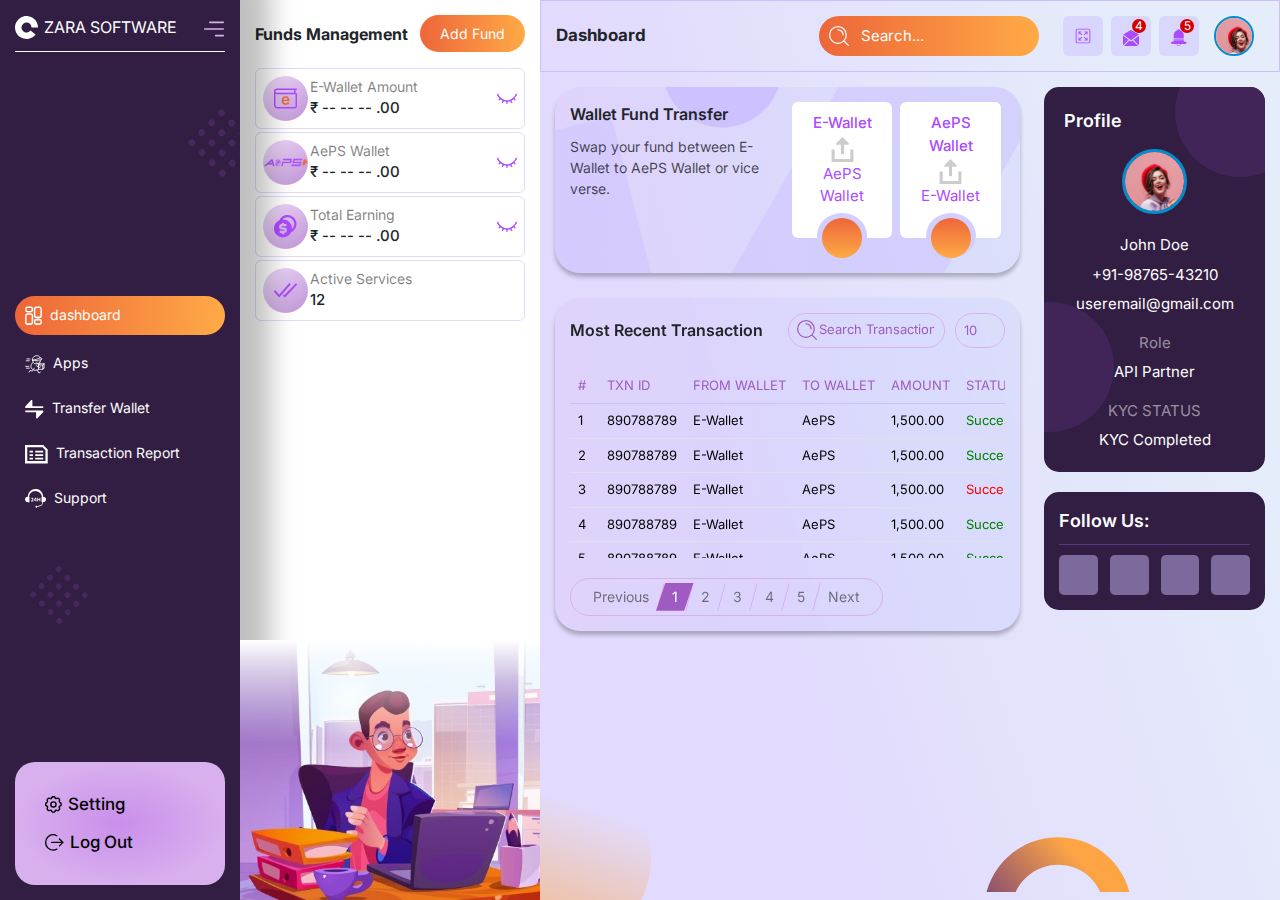
==== commit 6f86d89b: "xc" ====
--- a/index.html
+++ b/index.html
@@ -33,7 +33,7 @@
                 <div class="sidebar-body flex-fill overflow-y-auto py-4" >
                     <ul class="sidebar-list list-unstyled d-flex flex-column position-relative m-0 h-100 justify-content-center accordion" id="accordionExample">
                         <li class="mb-4">
-                            <a href="" class="sidebar-main-link sidebar-link d-flex align-items-center justify-content-between text-decoration-none">
+                            <a href="index.html" class="sidebar-main-link sidebar-link d-flex align-items-center justify-content-between text-decoration-none">
                                <span>
                                     <img src="assets/img/dashboard-icon.svg" alt="dashboard">
                                     dashboard
@@ -53,25 +53,25 @@
                                 <div class="accordion-body p-0">
                                     <ul class="list-unstyled m-0 sidebar-sub-list d-flex flex-column">
                                         <li>
-                                            <a href="" class="sidebar-sublink text-decoration-none align-items-center">
+                                            <a href="add-money.html" class="sidebar-sublink text-decoration-none align-items-center">
                                                 <i class="fa-regular fa-circle-right"></i>
                                                 Add Money       
                                             </a>
                                         </li>
                                         <li>
-                                            <a href="" class="sidebar-sublink text-decoration-none align-items-center">
+                                            <a href="api-key.html" class="sidebar-sublink text-decoration-none align-items-center">
                                                 <i class="fa-regular fa-circle-right"></i>
                                                 API Key 
                                             </a>
                                         </li>
                                         <li>
-                                            <a href="" class="sidebar-sublink text-decoration-none align-items-center">
+                                            <a href="active-services.html" class="sidebar-sublink text-decoration-none align-items-center">
                                                 <i class="fa-regular fa-circle-right"></i>
                                                 Active Services      
                                             </a>
                                         </li>
                                         <li>
-                                            <a href="" class="sidebar-sublink text-decoration-none align-items-center">
+                                            <a href="commission-plan.html" class="sidebar-sublink text-decoration-none align-items-center">
                                                 <i class="fa-regular fa-circle-right"></i>
                                                 Commission Plan     
                                             </a>
@@ -92,27 +92,15 @@
                                 <div class="accordion-body p-0">
                                     <ul class="list-unstyled m-0 sidebar-sub-list d-flex flex-column">
                                         <li>
-                                            <a href="" class="sidebar-sublink text-decoration-none align-items-center">
-                                                <i class="fa-regular fa-circle-right"></i>
-                                                Add Money       
-                                            </a>
-                                        </li>
-                                        <li>
-                                            <a href="" class="sidebar-sublink text-decoration-none align-items-center">
-                                                <i class="fa-regular fa-circle-right"></i>
-                                                API Key 
-                                            </a>
-                                        </li>
-                                        <li>
-                                            <a href="" class="sidebar-sublink text-decoration-none align-items-center">
-                                                <i class="fa-regular fa-circle-right"></i>
-                                                Active Services      
-                                            </a>
-                                        </li>
-                                        <li>
-                                            <a href="" class="sidebar-sublink text-decoration-none align-items-center">
-                                                <i class="fa-regular fa-circle-right"></i>
-                                                Commission Plan     
+                                            <a href="aeps-to-wallet.html" class="sidebar-sublink text-decoration-none align-items-center">
+                                                <i class="fa-regular fa-circle-right"></i>
+                                                AePS To Wallet       
+                                            </a>
+                                        </li>
+                                        <li>
+                                            <a href="e-wallet-to-aeps.html" class="sidebar-sublink text-decoration-none align-items-center">
+                                                <i class="fa-regular fa-circle-right"></i>
+                                                E-Wallet To AePS 
                                             </a>
                                         </li>
                                     </ul>
@@ -131,71 +119,64 @@
                                 <div class="accordion-body p-0">
                                     <ul class="list-unstyled m-0 sidebar-sub-list d-flex flex-column">
                                         <li>
-                                            <a href="" class="sidebar-sublink text-decoration-none align-items-center">
-                                                <i class="fa-regular fa-circle-right"></i>
-                                                Add Money       
-                                            </a>
-                                        </li>
-                                        <li>
-                                            <a href="" class="sidebar-sublink text-decoration-none align-items-center">
-                                                <i class="fa-regular fa-circle-right"></i>
-                                                API Key 
-                                            </a>
-                                        </li>
-                                        <li>
-                                            <a href="" class="sidebar-sublink text-decoration-none align-items-center">
-                                                <i class="fa-regular fa-circle-right"></i>
-                                                Active Services      
-                                            </a>
-                                        </li>
-                                        <li>
-                                            <a href="" class="sidebar-sublink text-decoration-none align-items-center">
-                                                <i class="fa-regular fa-circle-right"></i>
-                                                Commission Plan     
+                                            <a href="aeps-transaction.html" class="sidebar-sublink text-decoration-none align-items-center">
+                                                <i class="fa-regular fa-circle-right"></i>
+                                                AePS      
+                                            </a>
+                                        </li>
+                                        <li>
+                                            <a href="" class="sidebar-sublink text-decoration-none align-items-center">
+                                                <i class="fa-regular fa-circle-right"></i>
+                                                Recharge
+                                            </a>
+                                        </li>
+                                        <li>
+                                            <a href="" class="sidebar-sublink text-decoration-none align-items-center">
+                                                <i class="fa-regular fa-circle-right"></i>
+                                                PAN Card     
+                                            </a>
+                                        </li>
+                                        <li>
+                                            <a href="" class="sidebar-sublink text-decoration-none align-items-center">
+                                                <i class="fa-regular fa-circle-right"></i>
+                                                BBPS    
+                                            </a>
+                                        </li>
+                                        <li>
+                                            <a href="" class="sidebar-sublink text-decoration-none align-items-center">
+                                                <i class="fa-regular fa-circle-right"></i>
+                                                Payout      
+                                            </a>
+                                        </li>
+                                        <li>
+                                            <a href="" class="sidebar-sublink text-decoration-none align-items-center">
+                                                <i class="fa-regular fa-circle-right"></i>
+                                                DMT
+                                            </a>
+                                        </li>
+                                        <li>
+                                            <a href="" class="sidebar-sublink text-decoration-none align-items-center">
+                                                <i class="fa-regular fa-circle-right"></i>
+                                                E-Wallet     
+                                            </a>
+                                        </li>
+                                        <li>
+                                            <a href="" class="sidebar-sublink text-decoration-none align-items-center">
+                                                <i class="fa-regular fa-circle-right"></i>
+                                                AePS Wallet    
                                             </a>
                                         </li>
                                     </ul>
                                 </div>
                             </div>
                         </li>
-                        <li class="accordion-item bg-transparent border-0">
-                            <a href="" class="sidebar-link d-flex align-items-center text-decoration-none justify-content-between collapsed" type="button" data-bs-toggle="collapse" data-bs-target="#sidebarsupport" aria-expanded="true" aria-controls="sidebarsupport">
+                        <li class=" bg-transparent border-0">
+                            <a href="" class="sidebar-link d-flex align-items-center text-decoration-none justify-content-between" >
                                 <span>
                                     <img src="assets/img/support-icon.svg" alt="support">
                                     Support
                                 </span>
-                                <i class="fa-solid fa-chevron-down sidebar-link-down"></i>
-                            </a>
-                            <div id="sidebarsupport" class="accordion-collapse collapse " data-bs-parent="#accordionExample">
-                                <div class="accordion-body p-0">
-                                    <ul class="list-unstyled m-0 sidebar-sub-list d-flex flex-column">
-                                        <li>
-                                            <a href="" class="sidebar-sublink text-decoration-none align-items-center">
-                                                <i class="fa-regular fa-circle-right"></i>
-                                                Add Money       
-                                            </a>
-                                        </li>
-                                        <li>
-                                            <a href="" class="sidebar-sublink text-decoration-none align-items-center">
-                                                <i class="fa-regular fa-circle-right"></i>
-                                                API Key 
-                                            </a>
-                                        </li>
-                                        <li>
-                                            <a href="" class="sidebar-sublink text-decoration-none align-items-center">
-                                                <i class="fa-regular fa-circle-right"></i>
-                                                Active Services      
-                                            </a>
-                                        </li>
-                                        <li>
-                                            <a href="" class="sidebar-sublink text-decoration-none align-items-center">
-                                                <i class="fa-regular fa-circle-right"></i>
-                                                Commission Plan     
-                                            </a>
-                                        </li>
-                                    </ul>
-                                </div>
-                            </div>
+                            </a>
                         </li>
                     </ul>
                 </div>
@@ -226,7 +207,7 @@
                             Add Fund
                         </a>
                     </div>
-                    <div class="d-flex flex-column mt-3 gap-3">
+                    <div class="d-flex flex-column mt-16 gap-3">
                         <div class="fund-sidebar-card d-flex align-items-center justify-content-between" id="card1">
                             <div class="d-flex gap-2">
                                 <div class="fund-sidebar-card-icon rounded-circle d-flex align-items-center justify-content-center">
@@ -289,7 +270,7 @@
                     <img src="assets/img/fund-sidebar-img.jpg" alt="funds management" class="h-100 w-100 img-fluid">
                 </div>
             </div>
-            <div class="col px-0 dashboard-main">
+            <div class="col px-0 dashboard-main h-100 d-flex flex-column overflow-hidden">
                 <div class="dashboard-nav">
                     <div class="row align-items-center">
                         <div class="col">
@@ -306,7 +287,7 @@
                             </form>
                         </div>
                         <div class="col-auto">
-                            <div class="d-flex align-items-center gap-3">
+                            <div class="d-flex align-items-center gap-15">
                                 <div class="nav-icon-list d-flex align-items-center">
                                     <button class="nav-btn d-flex align-items-center justify-content-center border-0">
                                         <img src="assets/img/expend-icon.svg" alt="expend" class="h-100 w-100 img-fluid">
@@ -329,20 +310,20 @@
                                     </button>
 
                                 </div>
-                                <a href="" class="user-data d-flex align-items-center gap-2 text-decoration-none">
+                                <a href="" class="user-data d-flex align-items-center gap-10 text-decoration-none">
                                     <div class="user-data-img rounded-circle overflow-hidden">
                                         <img src="assets/img/userimg.svg" alt="user">
                                     </div>
-                                    <i class="fa-solid fa-chevron-down"></i>
+                                    <i class="fa-solid fa-chevron-down fs-13"></i>
                                 </a>
                             </div>
                         </div>
                     </div>
                 </div>
-                <div class="dashboard-inner">
-                    <div class="row">
+                <div class="dashboard-inner flex-fill h-100 overflow-hidden p-15 position-relative">
+                    <div class="row h-100 overflow-hidden position-relative z-1">
                         <div class="col-lg-8 ">
-                            <div class="row gap-4">
+                            <div class="row">
                                 <div class="col-12">
                                     <div class="wallet-fund-card p-15 rounded-25 position-relative overflow-hidden">
                                         <div class="row position-relative">
@@ -395,13 +376,142 @@
                                         </div>
                                     </div>
                                 </div>
-                                <div class="col-12">
+                                <div class="col-12 mt-25">
                                     <div class="recent-transaction-card p-15 rounded-25 position-relative overflow-hidden">
-                                        <div>
-                                            <div class="recent-transaction-heading fs-18-md fs-16 fw-semibold">
+                                        <div class="row align-items-center">
+                                            <div class="recent-transaction-heading col fs-16 fw-semibold">
                                                 Most Recent Transaction
                                             </div>
+                                            <div class="col-6 ps-0">
+                                                <div class="d-flex align-items-center gap-10">
+                                                    <div class="recent-transaction-search-input h-35 d-flex align-items-center">
+                                                        <img src="assets/img/search-icon-color.svg" alt="search">
+                                                        <input type="text" class="form-control py-0 px-2 fs-13 border-0 shadow-none bg-transparent" placeholder="Search Transaction...">
+                                                    </div>
+                                                    <div class="recent-transaction-number-input">
+                                                        <input type="number" class="form-control fs-13 h-35 shadow-none bg-transparent p-8" value="10">
+                                                    </div>
+                                                </div>
+                                           </div>
                                         </div>
+                                        <div class="table-responsive bg-transparent transaction-table mt-20 mb-10">
+                                            <table class="table text-nowrap bg-transparent mb-10">
+                                                <thead>
+                                                    <tr>
+                                                        <th class="fw-normal fs-13 bg-transparent"> # </th>
+                                                        <th class="fw-normal fs-13 bg-transparent">TXN ID</th>
+                                                        <th class="fw-normal fs-13 bg-transparent">FROM WALLET</th>
+                                                        <th class="fw-normal fs-13 bg-transparent"> TO WALLET</th>
+                                                        <th class="fw-normal fs-13 bg-transparent">AMOUNT</th>
+                                                        <th class="fw-normal fs-13 bg-transparent">STATUS</th>
+                                                        <th class="fw-normal fs-13 bg-transparent">CREATED AT</th>
+                                                    </tr>
+                                                </thead>
+                                                <tbody>
+                                                    <tr>
+                                                        <td class="fw-normal fs-13 bg-transparent py-7"> 1</td>
+                                                        <td class="fw-normal fs-13 bg-transparent py-7">890788789</td>
+                                                        <td class="fw-normal fs-13 bg-transparent py-7">E-Wallet </td>
+                                                        <td class="fw-normal fs-13 bg-transparent py-7">AePS  </td>
+                                                        <td class="fw-normal fs-13 bg-transparent py-7">1,500.00</td>
+                                                        <td class="fw-normal fs-13 bg-transparent py-7 payment-success">Success </td>
+                                                        <td class="fw-normal fs-13 bg-transparent py-7"> 27/09/2024 14:22</td>
+                                                    </tr>
+                                                    <tr>
+                                                        <td class="fw-normal fs-13 bg-transparent py-7"> 2</td>
+                                                        <td class="fw-normal fs-13 bg-transparent py-7">890788789</td>
+                                                        <td class="fw-normal fs-13 bg-transparent py-7">E-Wallet </td>
+                                                        <td class="fw-normal fs-13 bg-transparent py-7">AePS  </td>
+                                                        <td class="fw-normal fs-13 bg-transparent py-7">1,500.00</td>
+                                                        <td class="fw-normal fs-13 bg-transparent py-7 payment-success">Success     </td>
+                                                        <td class="fw-normal fs-13 bg-transparent py-7"> 27/09/2024 14:22</td>
+                                                    </tr>
+                                                    <tr>
+                                                        <td class="fw-normal fs-13 bg-transparent py-7"> 3</td>
+                                                        <td class="fw-normal fs-13 bg-transparent py-7">890788789</td>
+                                                        <td class="fw-normal fs-13 bg-transparent py-7">E-Wallet </td>
+                                                        <td class="fw-normal fs-13 bg-transparent py-7">AePS  </td>
+                                                        <td class="fw-normal fs-13 bg-transparent py-7">1,500.00</td>
+                                                        <td class="fw-normal fs-13 bg-transparent py-7 payment-failed">Success     </td>
+                                                        <td class="fw-normal fs-13 bg-transparent py-7"> 27/09/2024 14:22</td>
+                                                    </tr>
+                                                    <tr>
+                                                        <td class="fw-normal fs-13 bg-transparent py-7"> 4</td>
+                                                        <td class="fw-normal fs-13 bg-transparent py-7">890788789</td>
+                                                        <td class="fw-normal fs-13 bg-transparent py-7">E-Wallet </td>
+                                                        <td class="fw-normal fs-13 bg-transparent py-7">AePS  </td>
+                                                        <td class="fw-normal fs-13 bg-transparent py-7">1,500.00</td>
+                                                        <td class="fw-normal fs-13 bg-transparent py-7 payment-success">Success     </td>
+                                                        <td class="fw-normal fs-13 bg-transparent py-7"> 27/09/2024 14:22</td>
+                                                    </tr>
+                                                    <tr>
+                                                        <td class="fw-normal fs-13 bg-transparent py-7"> 5</td>
+                                                        <td class="fw-normal fs-13 bg-transparent py-7">890788789</td>
+                                                        <td class="fw-normal fs-13 bg-transparent py-7">E-Wallet </td>
+                                                        <td class="fw-normal fs-13 bg-transparent py-7">AePS  </td>
+                                                        <td class="fw-normal fs-13 bg-transparent py-7">1,500.00</td>
+                                                        <td class="fw-normal fs-13 bg-transparent py-7 payment-success">Success     </td>
+                                                        <td class="fw-normal fs-13 bg-transparent py-7"> 27/09/2024 14:22</td>
+                                                    </tr>
+                                                    <tr>
+                                                        <td class="fw-normal fs-13 bg-transparent py-7"> 6</td>
+                                                        <td class="fw-normal fs-13 bg-transparent py-7">890788789</td>
+                                                        <td class="fw-normal fs-13 bg-transparent py-7">E-Wallet </td>
+                                                        <td class="fw-normal fs-13 bg-transparent py-7">AePS  </td>
+                                                        <td class="fw-normal fs-13 bg-transparent py-7">1,500.00</td>
+                                                        <td class="fw-normal fs-13 bg-transparent py-7 payment-success">Success     </td>
+                                                        <td class="fw-normal fs-13 bg-transparent py-7"> 27/09/2024 14:22</td>
+                                                    </tr>
+                                                    <tr>
+                                                        <td class="fw-normal fs-13 bg-transparent py-7"> 7</td>
+                                                        <td class="fw-normal fs-13 bg-transparent py-7">890788789</td>
+                                                        <td class="fw-normal fs-13 bg-transparent py-7">E-Wallet </td>
+                                                        <td class="fw-normal fs-13 bg-transparent py-7">AePS  </td>
+                                                        <td class="fw-normal fs-13 bg-transparent py-7">1,500.00</td>
+                                                        <td class="fw-normal fs-13 bg-transparent py-7 payment-success">Success     </td>
+                                                        <td class="fw-normal fs-13 bg-transparent py-7"> 27/09/2024 14:22</td>
+                                                    </tr>
+                                                    <tr>
+                                                        <td class="fw-normal fs-13 bg-transparent py-7"> 8</td>
+                                                        <td class="fw-normal fs-13 bg-transparent py-7">890788789</td>
+                                                        <td class="fw-normal fs-13 bg-transparent py-7">E-Wallet </td>
+                                                        <td class="fw-normal fs-13 bg-transparent py-7">AePS  </td>
+                                                        <td class="fw-normal fs-13 bg-transparent py-7">1,500.00</td>
+                                                        <td class="fw-normal fs-13 bg-transparent py-7 payment-success">Success     </td>
+                                                        <td class="fw-normal fs-13 bg-transparent py-7"> 27/09/2024 14:22</td>
+                                                    </tr>
+                                                    <tr>
+                                                        <td class="fw-normal fs-13 bg-transparent py-7"> 9</td>
+                                                        <td class="fw-normal fs-13 bg-transparent py-7">890788789</td>
+                                                        <td class="fw-normal fs-13 bg-transparent py-7">E-Wallet </td>
+                                                        <td class="fw-normal fs-13 bg-transparent py-7">AePS  </td>
+                                                        <td class="fw-normal fs-13 bg-transparent py-7">1,500.00</td>
+                                                        <td class="fw-normal fs-13 bg-transparent py-7 payment-success">Success     </td>
+                                                        <td class="fw-normal fs-13 bg-transparent py-7"> 27/09/2024 14:22</td>
+                                                    </tr>
+                                                    <tr>
+                                                        <td class="fw-normal fs-13 bg-transparent py-7"> 10</td>
+                                                        <td class="fw-normal fs-13 bg-transparent py-7">890788789</td>
+                                                        <td class="fw-normal fs-13 bg-transparent py-7">E-Wallet </td>
+                                                        <td class="fw-normal fs-13 bg-transparent py-7">AePS  </td>
+                                                        <td class="fw-normal fs-13 bg-transparent py-7">1,500.00</td>
+                                                        <td class="fw-normal fs-13 bg-transparent py-7 payment-success">Success     </td>
+                                                        <td class="fw-normal fs-13 bg-transparent py-7"> 27/09/2024 14:22</td>
+                                                    </tr>
+                                                </tbody>
+                                            </table>
+                                        </div>
+                                        <nav aria-label="Page navigation example " class="d-flex align-items-center mt-20">
+                                            <ul class="pagination mb-0 bg-transparent align-items-center p-4 rounded-30">
+                                              <li class="page-item position-relative border-0 bg-transparent disabled"><a class="page-link h-28 d-flex align-items-center justify-content-center shadow-none py-0 position-relative bg-transparent border-0 fs-14 gap-6" href="#"><i class="fa-solid fa-chevron-left fs-11 mt-2"></i>Previous</a></li>
+                                              <li class="page-item position-relative border-0 bg-transparent active" aria-current="page"><a class="page-link h-28 d-flex align-items-center justify-content-center shadow-none py-0 position-relative bg-transparent border-0 fs-14" href="#">1</a></li>
+                                              <li class="page-item position-relative border-0 bg-transparent"><a class="page-link h-28 d-flex align-items-center justify-content-center shadow-none py-0 position-relative bg-transparent border-0 fs-14" href="#">2</a></li>
+                                              <li class="page-item position-relative border-0 bg-transparent"><a class="page-link h-28 d-flex align-items-center justify-content-center shadow-none py-0 position-relative bg-transparent border-0 fs-14" href="#">3</a></li>
+                                              <li class="page-item position-relative border-0 bg-transparent"><a class="page-link h-28 d-flex align-items-center justify-content-center shadow-none py-0 position-relative bg-transparent border-0 fs-14" href="#">4</a></li>
+                                              <li class="page-item position-relative border-0 bg-transparent"><a class="page-link h-28 d-flex align-items-center justify-content-center shadow-none py-0 position-relative bg-transparent border-0 fs-14" href="#">5</a></li>
+                                              <li class="page-item position-relative border-0 bg-transparent"><a class="page-link h-28 d-flex align-items-center justify-content-center shadow-none py-0 position-relative bg-transparent border-0 fs-14 gap-6" href="#">Next<i class="fa-solid fa-chevron-right fs-11 mt-2"></i></a></li>
+                                            </ul>
+                                        </nav>
                                     </div>
                                 </div>
                             </div>
@@ -420,7 +530,7 @@
                                     <div class="mx-auto profile-user-img overflow-hidden rounded-circle">
                                         <img src="assets/img/userimg.svg" alt="user" class="h-100 w-100 img-fluid">
                                     </div>
-                                    <div class="user-data text-center pt-1 mt-3">
+                                    <div class="user-data text-center pt-4 mt-16">
                                         John Doe
                                     </div>
                                     <div class="user-data text-center">
@@ -429,13 +539,13 @@
                                     <div class="user-data text-center">
                                         useremail@gmail.com
                                     </div>
-                                    <div class="user-data text-center text-white-50 mt-3">
+                                    <div class="user-data text-center text-white-50 mt-16">
                                         Role
                                     </div>
                                     <div class="user-data text-center">
                                         API Partner
                                     </div>
-                                    <div class="user-data text-center text-white-50 mt-3">
+                                    <div class="user-data text-center text-white-50 mt-16">
                                         KYC STATUS
                                     </div>
                                     <div class="user-data text-center">
@@ -469,7 +579,6 @@
         </div>
     </section>
 
-
     <!-- js files -->
     <script src="assets/libs/bootstrap/bootstrap.bundle.min.js"></script>
     <script src="assets/js/script.js"></script>
--- a/assets/css/style.min.css
+++ b/assets/css/style.min.css
@@ -1 +1 @@
-.sidebar{background-color:#321e43;width:240px;height:100%;padding:15px;box-shadow:5px 0px 25px 25px rgba(0,0,0,.2509803922)}.sidebar .sidebar-header{padding-bottom:12px}.sidebar .sidebar-header::before{content:"";position:absolute;right:0;top:12%;height:70px;width:55px;background:url(../img/sidebar-vector-1.svg) no-repeat;background-position:center;background-size:contain;z-index:0;animation:move 3s infinite ease-in-out}@keyframes move{50%{transform:translate(-100px, 0px)}}.sidebar .sidebar-header::after{content:"";position:absolute;left:12%;bottom:30%;height:70px;width:60px;background:url(../img/sidebar-vector-2.svg) no-repeat;background-position:center;background-size:contain;z-index:0;animation:move2 3s infinite ease-in-out}@keyframes move2{50%{transform:translate(100px, 0px)}}.sidebar .sidebar-logo{gap:6px;font-size:16px;color:#fff}.sidebar .sidebar-logo img{height:23px;width:23px}.sidebar .menu-btn{cursor:pointer !important}.sidebar .menu-btn img{height:20px}.sidebar .sidebar-list{gap:5px}.sidebar .sidebar-footer{background-color:wheat;background:radial-gradient(50% 50% at 50% 50%, #CA8EEB 0%, #D8B0EE 100%);padding:30px;border-radius:20px}.sidebar .sidebar-footer-list{gap:12px}.sidebar .sidebar-footer-link{font-size:17px;color:#000;font-weight:500;gap:6px}.sidebar .sidebar-footer-link img{height:17px}.sidebar .sidebar-link{padding:10px;border-radius:40px;line-height:normal;font-size:14px;color:#fff;transition:all .3s ease-in-out}.sidebar .sidebar-link:hover{color:#ffaa46}.sidebar .sidebar-link.sidebar-main-link{background:linear-gradient(90deg, #ED6639 0%, #FFAA46 100%)}.sidebar .sidebar-link img{height:19px;margin-right:4px}.sidebar .sidebar-link i{font-size:13px;transition:all .3s ease-in-out}.sidebar .sidebar-link:not(.collapsed) .sidebar-link-down{transform:rotate(-180deg)}.sidebar .sidebar-sub-list{gap:15px;padding:12px}.sidebar .sidebar-sublink{color:rgba(255,255,255,.5);font-size:15px;transition:all .3s ease-in-out}.sidebar .sidebar-sublink i{margin-right:5px;transform:rotate(-40deg)}.sidebar .sidebar-sublink:hover{color:#ffaa46}.fund-sidebar{width:300px;box-shadow:5px 0px 25px 25px rgba(0,0,0,.0549019608)}.fund-sidebar .fund-body{padding:15px}.fund-sidebar .fund-sidebar-btn{background:linear-gradient(90deg, #ED6639 0%, #FFAA46 100%);color:#fff;padding:8px 20px;font-size:14px;border-radius:40px;transition:all .3s ease-in-out}.fund-sidebar .fund-sidebar-btn:hover{transform:scale(1.1)}.fund-sidebar .fund-sidebar-card{border-radius:6px;border:1px solid #e2dbfd;padding:7px}.fund-sidebar .fund-sidebar-card .fund-sidebar-card-icon{background:linear-gradient(138.29deg, rgba(216, 176, 238, 0.6) 20.17%, rgba(159, 91, 194, 0.6) 84.35%);height:45px;width:45px;padding:11px}.fund-sidebar .fund-sidebar-card .fund-sidebar-card-title{font-size:14px;color:rgba(0,0,0,.5019607843)}.fund-sidebar .fund-sidebar-card .fund-sidebar-card-price{font-size:15px;font-weight:500}.fund-sidebar .fund-sidebar-card .fund-card-show{width:20px;height:20px;cursor:pointer !important}.fund-sidebar .fund-sidebar-card .fund-card-show img{transform:translateY(-50%);transition:all .3s ease-in-out}.fund-sidebar .fund-sidebar-card .fund-card-show .show-icon{opacity:0;visibility:hidden}.fund-sidebar .fund-sidebar-card .fund-card-show.clicked .show-icon{opacity:1;visibility:visible}.fund-sidebar .fund-sidebar-card .fund-card-show.clicked .hide-icon{opacity:0;visibility:hidden}.fund-sidebar .fund-sidebar-img::before{content:"";height:40%;width:100%;top:0;left:0;position:absolute;background:linear-gradient(0deg, rgba(217, 217, 217, 0) 0%, #FFFFFF 100%)}.dashboard-nav{padding:15px;border:1px solid #ccbfff}.dashboard-nav .dash-nav-heading{font-size:17px}.dashboard-nav .search-main{background:linear-gradient(90deg, #ED6639 0%, #FFAA46 100%);height:40px;padding:10px}.dashboard-nav .search-main input{font-size:15px;color:#fff}.dashboard-nav .search-main input::-moz-placeholder{color:#fff}.dashboard-nav .search-main input::placeholder{color:#fff}.dashboard-nav .nav-icon-list{gap:8px}.dashboard-nav .nav-btn{background:rgba(204,191,255,.4705882353);height:40px;width:40px;padding:12px;border-radius:6px;transition:all .3s ease-in-out}.dashboard-nav .nav-btn img{transition:all .3s ease-in-out}.dashboard-nav .nav-btn:hover{background-color:theme3}.dashboard-nav .nav-btn:hover img{filter:brightness(100)}.dashboard-nav .nav-notification{right:-7px;top:-5px;height:14px;width:14px;background-color:#d40000;font-size:12px;color:#fff;animation:shake 1.5s infinite linear}@keyframes shake{0%{-webkit-transform:translate(2px, 1px) rotate(0deg)}10%{-webkit-transform:translate(-1px, -2px) rotate(-2deg)}20%{-webkit-transform:translate(-3px, 0px) rotate(3deg)}30%{-webkit-transform:translate(0px, 2px) rotate(0deg)}40%{-webkit-transform:translate(1px, -1px) rotate(1deg)}50%{-webkit-transform:translate(-1px, 2px) rotate(-1deg)}60%{-webkit-transform:translate(-3px, 1px) rotate(0deg)}70%{-webkit-transform:translate(2px, 1px) rotate(-2deg)}80%{-webkit-transform:translate(-1px, -1px) rotate(4deg)}90%{-webkit-transform:translate(2px, 2px) rotate(0deg)}100%{-webkit-transform:translate(1px, -2px) rotate(-1deg)}}.dashboard-nav .user-data i{color:#000}.dashboard-nav .user-data-img{height:42px;width:42px;border:2.5px solid #008ecf}.dashboard-main{background:linear-gradient(252.32deg, #E5EDFA 13.32%, #E2DBFD 68.15%)}.dashboard-main .dashboard-inner{padding:20px}.profile-card{padding:20px;background-color:#321e43;border-radius:15px}.profile-card::before{content:"";position:absolute;right:-40px;top:-40px;height:130px;width:130px;border-radius:50%;background-color:#412559}.profile-card::after{content:"";position:absolute;left:-60px;bottom:40px;height:130px;width:130px;border-radius:50%;background-color:#412559;z-index:0}.profile-card .profile-card-heading{color:#fff;font-size:18px}.profile-card .profile-card-menu-icon{color:#fff;font-size:20px}.profile-card .profile-user-img{height:65px;width:65px;border:3px solid #008ecf;margin-top:15px}.profile-card .user-data{color:#fff;margin-top:7px;font-size:15px}.social-media-card{padding:15px;background-color:#321e43;border-radius:15px;margin-top:20px}.social-media-card .social-media-heading{font-size:18px;border-bottom:1px solid #603287;padding-bottom:10px}.social-media-card .social-media-list{gap:12px;margin-top:10px}.social-media-card .social-media-icon{height:40px;width:40px;border-radius:5px;background-color:rgba(204,191,255,.479);color:#fff;font-size:18px;transition:all .3s ease-in-out}.social-media-card .social-media-icon:hover{border-radius:50%;background-color:#fff;color:#321e43}.wallet-fund-card{box-shadow:0px 4px 4px 0px rgba(0,0,0,.2509803922);background:linear-gradient(86.85deg, rgba(202, 142, 235, 0.1) -3.46%, rgba(145, 160, 255, 0.1) 62.25%)}.wallet-fund-card::before{content:"";position:absolute;left:0;top:0;height:100%;width:100%;background:url(../img/wallet-fund-shape.png) no-repeat;background-position:center;background-size:cover}.wallet-fund-card .wallet-fund-inner-card::before{content:"";position:absolute;left:50%;transform:translateX(-50%);bottom:-20px;height:45px;width:50px;border-radius:50%;background:#d2cefd;background-position:center;background-size:cover}.wallet-fund-card .wallet-fund-inner-card .wallet-fund-inner-card-title{color:#ac4aff}.wallet-fund-card .wallet-fund-inner-link{background:linear-gradient(180deg, #ED6639 0%, #FFAA46 100%);margin-top:-20px}.wallet-fund-card .wallet-fund-inner-link i{transform:rotate(-32deg)}.recent-transaction-card{box-shadow:0px 4px 4px 0px rgba(0,0,0,.2509803922);background:linear-gradient(86.85deg, rgba(202, 142, 235, 0.1) -3.46%, rgba(145, 160, 255, 0.1) 62.25%)}.fs-1{font-size:1px}@media(min-width: 576px){.fs-1-sm{font-size:1px}}@media(min-width: 768px){.fs-1-md{font-size:1px}}@media(min-width: 992px){.fs-1-lg{font-size:1px}}@media(min-width: 1200px){.fs-1-xl{font-size:1px}}.fs-2{font-size:2px}@media(min-width: 576px){.fs-2-sm{font-size:2px}}@media(min-width: 768px){.fs-2-md{font-size:2px}}@media(min-width: 992px){.fs-2-lg{font-size:2px}}@media(min-width: 1200px){.fs-2-xl{font-size:2px}}.fs-3{font-size:3px}@media(min-width: 576px){.fs-3-sm{font-size:3px}}@media(min-width: 768px){.fs-3-md{font-size:3px}}@media(min-width: 992px){.fs-3-lg{font-size:3px}}@media(min-width: 1200px){.fs-3-xl{font-size:3px}}.fs-4{font-size:4px}@media(min-width: 576px){.fs-4-sm{font-size:4px}}@media(min-width: 768px){.fs-4-md{font-size:4px}}@media(min-width: 992px){.fs-4-lg{font-size:4px}}@media(min-width: 1200px){.fs-4-xl{font-size:4px}}.fs-5{font-size:5px}@media(min-width: 576px){.fs-5-sm{font-size:5px}}@media(min-width: 768px){.fs-5-md{font-size:5px}}@media(min-width: 992px){.fs-5-lg{font-size:5px}}@media(min-width: 1200px){.fs-5-xl{font-size:5px}}.fs-6{font-size:6px}@media(min-width: 576px){.fs-6-sm{font-size:6px}}@media(min-width: 768px){.fs-6-md{font-size:6px}}@media(min-width: 992px){.fs-6-lg{font-size:6px}}@media(min-width: 1200px){.fs-6-xl{font-size:6px}}.fs-7{font-size:7px}@media(min-width: 576px){.fs-7-sm{font-size:7px}}@media(min-width: 768px){.fs-7-md{font-size:7px}}@media(min-width: 992px){.fs-7-lg{font-size:7px}}@media(min-width: 1200px){.fs-7-xl{font-size:7px}}.fs-8{font-size:8px}@media(min-width: 576px){.fs-8-sm{font-size:8px}}@media(min-width: 768px){.fs-8-md{font-size:8px}}@media(min-width: 992px){.fs-8-lg{font-size:8px}}@media(min-width: 1200px){.fs-8-xl{font-size:8px}}.fs-9{font-size:9px}@media(min-width: 576px){.fs-9-sm{font-size:9px}}@media(min-width: 768px){.fs-9-md{font-size:9px}}@media(min-width: 992px){.fs-9-lg{font-size:9px}}@media(min-width: 1200px){.fs-9-xl{font-size:9px}}.fs-10{font-size:10px}@media(min-width: 576px){.fs-10-sm{font-size:10px}}@media(min-width: 768px){.fs-10-md{font-size:10px}}@media(min-width: 992px){.fs-10-lg{font-size:10px}}@media(min-width: 1200px){.fs-10-xl{font-size:10px}}.fs-11{font-size:11px}@media(min-width: 576px){.fs-11-sm{font-size:11px}}@media(min-width: 768px){.fs-11-md{font-size:11px}}@media(min-width: 992px){.fs-11-lg{font-size:11px}}@media(min-width: 1200px){.fs-11-xl{font-size:11px}}.fs-12{font-size:12px}@media(min-width: 576px){.fs-12-sm{font-size:12px}}@media(min-width: 768px){.fs-12-md{font-size:12px}}@media(min-width: 992px){.fs-12-lg{font-size:12px}}@media(min-width: 1200px){.fs-12-xl{font-size:12px}}.fs-13{font-size:13px}@media(min-width: 576px){.fs-13-sm{font-size:13px}}@media(min-width: 768px){.fs-13-md{font-size:13px}}@media(min-width: 992px){.fs-13-lg{font-size:13px}}@media(min-width: 1200px){.fs-13-xl{font-size:13px}}.fs-14{font-size:14px}@media(min-width: 576px){.fs-14-sm{font-size:14px}}@media(min-width: 768px){.fs-14-md{font-size:14px}}@media(min-width: 992px){.fs-14-lg{font-size:14px}}@media(min-width: 1200px){.fs-14-xl{font-size:14px}}.fs-15{font-size:15px}@media(min-width: 576px){.fs-15-sm{font-size:15px}}@media(min-width: 768px){.fs-15-md{font-size:15px}}@media(min-width: 992px){.fs-15-lg{font-size:15px}}@media(min-width: 1200px){.fs-15-xl{font-size:15px}}.fs-16{font-size:16px}@media(min-width: 576px){.fs-16-sm{font-size:16px}}@media(min-width: 768px){.fs-16-md{font-size:16px}}@media(min-width: 992px){.fs-16-lg{font-size:16px}}@media(min-width: 1200px){.fs-16-xl{font-size:16px}}.fs-17{font-size:17px}@media(min-width: 576px){.fs-17-sm{font-size:17px}}@media(min-width: 768px){.fs-17-md{font-size:17px}}@media(min-width: 992px){.fs-17-lg{font-size:17px}}@media(min-width: 1200px){.fs-17-xl{font-size:17px}}.fs-18{font-size:18px}@media(min-width: 576px){.fs-18-sm{font-size:18px}}@media(min-width: 768px){.fs-18-md{font-size:18px}}@media(min-width: 992px){.fs-18-lg{font-size:18px}}@media(min-width: 1200px){.fs-18-xl{font-size:18px}}.fs-19{font-size:19px}@media(min-width: 576px){.fs-19-sm{font-size:19px}}@media(min-width: 768px){.fs-19-md{font-size:19px}}@media(min-width: 992px){.fs-19-lg{font-size:19px}}@media(min-width: 1200px){.fs-19-xl{font-size:19px}}.fs-20{font-size:20px}@media(min-width: 576px){.fs-20-sm{font-size:20px}}@media(min-width: 768px){.fs-20-md{font-size:20px}}@media(min-width: 992px){.fs-20-lg{font-size:20px}}@media(min-width: 1200px){.fs-20-xl{font-size:20px}}.fs-21{font-size:21px}@media(min-width: 576px){.fs-21-sm{font-size:21px}}@media(min-width: 768px){.fs-21-md{font-size:21px}}@media(min-width: 992px){.fs-21-lg{font-size:21px}}@media(min-width: 1200px){.fs-21-xl{font-size:21px}}.fs-22{font-size:22px}@media(min-width: 576px){.fs-22-sm{font-size:22px}}@media(min-width: 768px){.fs-22-md{font-size:22px}}@media(min-width: 992px){.fs-22-lg{font-size:22px}}@media(min-width: 1200px){.fs-22-xl{font-size:22px}}.fs-23{font-size:23px}@media(min-width: 576px){.fs-23-sm{font-size:23px}}@media(min-width: 768px){.fs-23-md{font-size:23px}}@media(min-width: 992px){.fs-23-lg{font-size:23px}}@media(min-width: 1200px){.fs-23-xl{font-size:23px}}.fs-24{font-size:24px}@media(min-width: 576px){.fs-24-sm{font-size:24px}}@media(min-width: 768px){.fs-24-md{font-size:24px}}@media(min-width: 992px){.fs-24-lg{font-size:24px}}@media(min-width: 1200px){.fs-24-xl{font-size:24px}}.fs-25{font-size:25px}@media(min-width: 576px){.fs-25-sm{font-size:25px}}@media(min-width: 768px){.fs-25-md{font-size:25px}}@media(min-width: 992px){.fs-25-lg{font-size:25px}}@media(min-width: 1200px){.fs-25-xl{font-size:25px}}.fs-26{font-size:26px}@media(min-width: 576px){.fs-26-sm{font-size:26px}}@media(min-width: 768px){.fs-26-md{font-size:26px}}@media(min-width: 992px){.fs-26-lg{font-size:26px}}@media(min-width: 1200px){.fs-26-xl{font-size:26px}}.fs-27{font-size:27px}@media(min-width: 576px){.fs-27-sm{font-size:27px}}@media(min-width: 768px){.fs-27-md{font-size:27px}}@media(min-width: 992px){.fs-27-lg{font-size:27px}}@media(min-width: 1200px){.fs-27-xl{font-size:27px}}.fs-28{font-size:28px}@media(min-width: 576px){.fs-28-sm{font-size:28px}}@media(min-width: 768px){.fs-28-md{font-size:28px}}@media(min-width: 992px){.fs-28-lg{font-size:28px}}@media(min-width: 1200px){.fs-28-xl{font-size:28px}}.fs-29{font-size:29px}@media(min-width: 576px){.fs-29-sm{font-size:29px}}@media(min-width: 768px){.fs-29-md{font-size:29px}}@media(min-width: 992px){.fs-29-lg{font-size:29px}}@media(min-width: 1200px){.fs-29-xl{font-size:29px}}.fs-30{font-size:30px}@media(min-width: 576px){.fs-30-sm{font-size:30px}}@media(min-width: 768px){.fs-30-md{font-size:30px}}@media(min-width: 992px){.fs-30-lg{font-size:30px}}@media(min-width: 1200px){.fs-30-xl{font-size:30px}}.fs-31{font-size:31px}@media(min-width: 576px){.fs-31-sm{font-size:31px}}@media(min-width: 768px){.fs-31-md{font-size:31px}}@media(min-width: 992px){.fs-31-lg{font-size:31px}}@media(min-width: 1200px){.fs-31-xl{font-size:31px}}.fs-32{font-size:32px}@media(min-width: 576px){.fs-32-sm{font-size:32px}}@media(min-width: 768px){.fs-32-md{font-size:32px}}@media(min-width: 992px){.fs-32-lg{font-size:32px}}@media(min-width: 1200px){.fs-32-xl{font-size:32px}}.fs-33{font-size:33px}@media(min-width: 576px){.fs-33-sm{font-size:33px}}@media(min-width: 768px){.fs-33-md{font-size:33px}}@media(min-width: 992px){.fs-33-lg{font-size:33px}}@media(min-width: 1200px){.fs-33-xl{font-size:33px}}.fs-34{font-size:34px}@media(min-width: 576px){.fs-34-sm{font-size:34px}}@media(min-width: 768px){.fs-34-md{font-size:34px}}@media(min-width: 992px){.fs-34-lg{font-size:34px}}@media(min-width: 1200px){.fs-34-xl{font-size:34px}}.fs-35{font-size:35px}@media(min-width: 576px){.fs-35-sm{font-size:35px}}@media(min-width: 768px){.fs-35-md{font-size:35px}}@media(min-width: 992px){.fs-35-lg{font-size:35px}}@media(min-width: 1200px){.fs-35-xl{font-size:35px}}.fs-36{font-size:36px}@media(min-width: 576px){.fs-36-sm{font-size:36px}}@media(min-width: 768px){.fs-36-md{font-size:36px}}@media(min-width: 992px){.fs-36-lg{font-size:36px}}@media(min-width: 1200px){.fs-36-xl{font-size:36px}}.fs-37{font-size:37px}@media(min-width: 576px){.fs-37-sm{font-size:37px}}@media(min-width: 768px){.fs-37-md{font-size:37px}}@media(min-width: 992px){.fs-37-lg{font-size:37px}}@media(min-width: 1200px){.fs-37-xl{font-size:37px}}.fs-38{font-size:38px}@media(min-width: 576px){.fs-38-sm{font-size:38px}}@media(min-width: 768px){.fs-38-md{font-size:38px}}@media(min-width: 992px){.fs-38-lg{font-size:38px}}@media(min-width: 1200px){.fs-38-xl{font-size:38px}}.fs-39{font-size:39px}@media(min-width: 576px){.fs-39-sm{font-size:39px}}@media(min-width: 768px){.fs-39-md{font-size:39px}}@media(min-width: 992px){.fs-39-lg{font-size:39px}}@media(min-width: 1200px){.fs-39-xl{font-size:39px}}.fs-40{font-size:40px}@media(min-width: 576px){.fs-40-sm{font-size:40px}}@media(min-width: 768px){.fs-40-md{font-size:40px}}@media(min-width: 992px){.fs-40-lg{font-size:40px}}@media(min-width: 1200px){.fs-40-xl{font-size:40px}}.fs-41{font-size:41px}@media(min-width: 576px){.fs-41-sm{font-size:41px}}@media(min-width: 768px){.fs-41-md{font-size:41px}}@media(min-width: 992px){.fs-41-lg{font-size:41px}}@media(min-width: 1200px){.fs-41-xl{font-size:41px}}.fs-42{font-size:42px}@media(min-width: 576px){.fs-42-sm{font-size:42px}}@media(min-width: 768px){.fs-42-md{font-size:42px}}@media(min-width: 992px){.fs-42-lg{font-size:42px}}@media(min-width: 1200px){.fs-42-xl{font-size:42px}}.fs-43{font-size:43px}@media(min-width: 576px){.fs-43-sm{font-size:43px}}@media(min-width: 768px){.fs-43-md{font-size:43px}}@media(min-width: 992px){.fs-43-lg{font-size:43px}}@media(min-width: 1200px){.fs-43-xl{font-size:43px}}.fs-44{font-size:44px}@media(min-width: 576px){.fs-44-sm{font-size:44px}}@media(min-width: 768px){.fs-44-md{font-size:44px}}@media(min-width: 992px){.fs-44-lg{font-size:44px}}@media(min-width: 1200px){.fs-44-xl{font-size:44px}}.fs-45{font-size:45px}@media(min-width: 576px){.fs-45-sm{font-size:45px}}@media(min-width: 768px){.fs-45-md{font-size:45px}}@media(min-width: 992px){.fs-45-lg{font-size:45px}}@media(min-width: 1200px){.fs-45-xl{font-size:45px}}.fs-46{font-size:46px}@media(min-width: 576px){.fs-46-sm{font-size:46px}}@media(min-width: 768px){.fs-46-md{font-size:46px}}@media(min-width: 992px){.fs-46-lg{font-size:46px}}@media(min-width: 1200px){.fs-46-xl{font-size:46px}}.fs-47{font-size:47px}@media(min-width: 576px){.fs-47-sm{font-size:47px}}@media(min-width: 768px){.fs-47-md{font-size:47px}}@media(min-width: 992px){.fs-47-lg{font-size:47px}}@media(min-width: 1200px){.fs-47-xl{font-size:47px}}.fs-48{font-size:48px}@media(min-width: 576px){.fs-48-sm{font-size:48px}}@media(min-width: 768px){.fs-48-md{font-size:48px}}@media(min-width: 992px){.fs-48-lg{font-size:48px}}@media(min-width: 1200px){.fs-48-xl{font-size:48px}}.fs-49{font-size:49px}@media(min-width: 576px){.fs-49-sm{font-size:49px}}@media(min-width: 768px){.fs-49-md{font-size:49px}}@media(min-width: 992px){.fs-49-lg{font-size:49px}}@media(min-width: 1200px){.fs-49-xl{font-size:49px}}.fs-50{font-size:50px}@media(min-width: 576px){.fs-50-sm{font-size:50px}}@media(min-width: 768px){.fs-50-md{font-size:50px}}@media(min-width: 992px){.fs-50-lg{font-size:50px}}@media(min-width: 1200px){.fs-50-xl{font-size:50px}}.fs-51{font-size:51px}@media(min-width: 576px){.fs-51-sm{font-size:51px}}@media(min-width: 768px){.fs-51-md{font-size:51px}}@media(min-width: 992px){.fs-51-lg{font-size:51px}}@media(min-width: 1200px){.fs-51-xl{font-size:51px}}.fs-52{font-size:52px}@media(min-width: 576px){.fs-52-sm{font-size:52px}}@media(min-width: 768px){.fs-52-md{font-size:52px}}@media(min-width: 992px){.fs-52-lg{font-size:52px}}@media(min-width: 1200px){.fs-52-xl{font-size:52px}}.fs-53{font-size:53px}@media(min-width: 576px){.fs-53-sm{font-size:53px}}@media(min-width: 768px){.fs-53-md{font-size:53px}}@media(min-width: 992px){.fs-53-lg{font-size:53px}}@media(min-width: 1200px){.fs-53-xl{font-size:53px}}.fs-54{font-size:54px}@media(min-width: 576px){.fs-54-sm{font-size:54px}}@media(min-width: 768px){.fs-54-md{font-size:54px}}@media(min-width: 992px){.fs-54-lg{font-size:54px}}@media(min-width: 1200px){.fs-54-xl{font-size:54px}}.fs-55{font-size:55px}@media(min-width: 576px){.fs-55-sm{font-size:55px}}@media(min-width: 768px){.fs-55-md{font-size:55px}}@media(min-width: 992px){.fs-55-lg{font-size:55px}}@media(min-width: 1200px){.fs-55-xl{font-size:55px}}.fs-56{font-size:56px}@media(min-width: 576px){.fs-56-sm{font-size:56px}}@media(min-width: 768px){.fs-56-md{font-size:56px}}@media(min-width: 992px){.fs-56-lg{font-size:56px}}@media(min-width: 1200px){.fs-56-xl{font-size:56px}}.fs-57{font-size:57px}@media(min-width: 576px){.fs-57-sm{font-size:57px}}@media(min-width: 768px){.fs-57-md{font-size:57px}}@media(min-width: 992px){.fs-57-lg{font-size:57px}}@media(min-width: 1200px){.fs-57-xl{font-size:57px}}.fs-58{font-size:58px}@media(min-width: 576px){.fs-58-sm{font-size:58px}}@media(min-width: 768px){.fs-58-md{font-size:58px}}@media(min-width: 992px){.fs-58-lg{font-size:58px}}@media(min-width: 1200px){.fs-58-xl{font-size:58px}}.fs-59{font-size:59px}@media(min-width: 576px){.fs-59-sm{font-size:59px}}@media(min-width: 768px){.fs-59-md{font-size:59px}}@media(min-width: 992px){.fs-59-lg{font-size:59px}}@media(min-width: 1200px){.fs-59-xl{font-size:59px}}.fs-60{font-size:60px}@media(min-width: 576px){.fs-60-sm{font-size:60px}}@media(min-width: 768px){.fs-60-md{font-size:60px}}@media(min-width: 992px){.fs-60-lg{font-size:60px}}@media(min-width: 1200px){.fs-60-xl{font-size:60px}}.fs-61{font-size:61px}@media(min-width: 576px){.fs-61-sm{font-size:61px}}@media(min-width: 768px){.fs-61-md{font-size:61px}}@media(min-width: 992px){.fs-61-lg{font-size:61px}}@media(min-width: 1200px){.fs-61-xl{font-size:61px}}.fs-62{font-size:62px}@media(min-width: 576px){.fs-62-sm{font-size:62px}}@media(min-width: 768px){.fs-62-md{font-size:62px}}@media(min-width: 992px){.fs-62-lg{font-size:62px}}@media(min-width: 1200px){.fs-62-xl{font-size:62px}}.fs-63{font-size:63px}@media(min-width: 576px){.fs-63-sm{font-size:63px}}@media(min-width: 768px){.fs-63-md{font-size:63px}}@media(min-width: 992px){.fs-63-lg{font-size:63px}}@media(min-width: 1200px){.fs-63-xl{font-size:63px}}.fs-64{font-size:64px}@media(min-width: 576px){.fs-64-sm{font-size:64px}}@media(min-width: 768px){.fs-64-md{font-size:64px}}@media(min-width: 992px){.fs-64-lg{font-size:64px}}@media(min-width: 1200px){.fs-64-xl{font-size:64px}}.fs-65{font-size:65px}@media(min-width: 576px){.fs-65-sm{font-size:65px}}@media(min-width: 768px){.fs-65-md{font-size:65px}}@media(min-width: 992px){.fs-65-lg{font-size:65px}}@media(min-width: 1200px){.fs-65-xl{font-size:65px}}.fs-66{font-size:66px}@media(min-width: 576px){.fs-66-sm{font-size:66px}}@media(min-width: 768px){.fs-66-md{font-size:66px}}@media(min-width: 992px){.fs-66-lg{font-size:66px}}@media(min-width: 1200px){.fs-66-xl{font-size:66px}}.fs-67{font-size:67px}@media(min-width: 576px){.fs-67-sm{font-size:67px}}@media(min-width: 768px){.fs-67-md{font-size:67px}}@media(min-width: 992px){.fs-67-lg{font-size:67px}}@media(min-width: 1200px){.fs-67-xl{font-size:67px}}.fs-68{font-size:68px}@media(min-width: 576px){.fs-68-sm{font-size:68px}}@media(min-width: 768px){.fs-68-md{font-size:68px}}@media(min-width: 992px){.fs-68-lg{font-size:68px}}@media(min-width: 1200px){.fs-68-xl{font-size:68px}}.fs-69{font-size:69px}@media(min-width: 576px){.fs-69-sm{font-size:69px}}@media(min-width: 768px){.fs-69-md{font-size:69px}}@media(min-width: 992px){.fs-69-lg{font-size:69px}}@media(min-width: 1200px){.fs-69-xl{font-size:69px}}.fs-70{font-size:70px}@media(min-width: 576px){.fs-70-sm{font-size:70px}}@media(min-width: 768px){.fs-70-md{font-size:70px}}@media(min-width: 992px){.fs-70-lg{font-size:70px}}@media(min-width: 1200px){.fs-70-xl{font-size:70px}}.fs-71{font-size:71px}@media(min-width: 576px){.fs-71-sm{font-size:71px}}@media(min-width: 768px){.fs-71-md{font-size:71px}}@media(min-width: 992px){.fs-71-lg{font-size:71px}}@media(min-width: 1200px){.fs-71-xl{font-size:71px}}.fs-72{font-size:72px}@media(min-width: 576px){.fs-72-sm{font-size:72px}}@media(min-width: 768px){.fs-72-md{font-size:72px}}@media(min-width: 992px){.fs-72-lg{font-size:72px}}@media(min-width: 1200px){.fs-72-xl{font-size:72px}}.fs-73{font-size:73px}@media(min-width: 576px){.fs-73-sm{font-size:73px}}@media(min-width: 768px){.fs-73-md{font-size:73px}}@media(min-width: 992px){.fs-73-lg{font-size:73px}}@media(min-width: 1200px){.fs-73-xl{font-size:73px}}.fs-74{font-size:74px}@media(min-width: 576px){.fs-74-sm{font-size:74px}}@media(min-width: 768px){.fs-74-md{font-size:74px}}@media(min-width: 992px){.fs-74-lg{font-size:74px}}@media(min-width: 1200px){.fs-74-xl{font-size:74px}}.fs-75{font-size:75px}@media(min-width: 576px){.fs-75-sm{font-size:75px}}@media(min-width: 768px){.fs-75-md{font-size:75px}}@media(min-width: 992px){.fs-75-lg{font-size:75px}}@media(min-width: 1200px){.fs-75-xl{font-size:75px}}.fs-76{font-size:76px}@media(min-width: 576px){.fs-76-sm{font-size:76px}}@media(min-width: 768px){.fs-76-md{font-size:76px}}@media(min-width: 992px){.fs-76-lg{font-size:76px}}@media(min-width: 1200px){.fs-76-xl{font-size:76px}}.fs-77{font-size:77px}@media(min-width: 576px){.fs-77-sm{font-size:77px}}@media(min-width: 768px){.fs-77-md{font-size:77px}}@media(min-width: 992px){.fs-77-lg{font-size:77px}}@media(min-width: 1200px){.fs-77-xl{font-size:77px}}.fs-78{font-size:78px}@media(min-width: 576px){.fs-78-sm{font-size:78px}}@media(min-width: 768px){.fs-78-md{font-size:78px}}@media(min-width: 992px){.fs-78-lg{font-size:78px}}@media(min-width: 1200px){.fs-78-xl{font-size:78px}}.fs-79{font-size:79px}@media(min-width: 576px){.fs-79-sm{font-size:79px}}@media(min-width: 768px){.fs-79-md{font-size:79px}}@media(min-width: 992px){.fs-79-lg{font-size:79px}}@media(min-width: 1200px){.fs-79-xl{font-size:79px}}.fs-80{font-size:80px}@media(min-width: 576px){.fs-80-sm{font-size:80px}}@media(min-width: 768px){.fs-80-md{font-size:80px}}@media(min-width: 992px){.fs-80-lg{font-size:80px}}@media(min-width: 1200px){.fs-80-xl{font-size:80px}}.fs-81{font-size:81px}@media(min-width: 576px){.fs-81-sm{font-size:81px}}@media(min-width: 768px){.fs-81-md{font-size:81px}}@media(min-width: 992px){.fs-81-lg{font-size:81px}}@media(min-width: 1200px){.fs-81-xl{font-size:81px}}.fs-82{font-size:82px}@media(min-width: 576px){.fs-82-sm{font-size:82px}}@media(min-width: 768px){.fs-82-md{font-size:82px}}@media(min-width: 992px){.fs-82-lg{font-size:82px}}@media(min-width: 1200px){.fs-82-xl{font-size:82px}}.fs-83{font-size:83px}@media(min-width: 576px){.fs-83-sm{font-size:83px}}@media(min-width: 768px){.fs-83-md{font-size:83px}}@media(min-width: 992px){.fs-83-lg{font-size:83px}}@media(min-width: 1200px){.fs-83-xl{font-size:83px}}.fs-84{font-size:84px}@media(min-width: 576px){.fs-84-sm{font-size:84px}}@media(min-width: 768px){.fs-84-md{font-size:84px}}@media(min-width: 992px){.fs-84-lg{font-size:84px}}@media(min-width: 1200px){.fs-84-xl{font-size:84px}}.fs-85{font-size:85px}@media(min-width: 576px){.fs-85-sm{font-size:85px}}@media(min-width: 768px){.fs-85-md{font-size:85px}}@media(min-width: 992px){.fs-85-lg{font-size:85px}}@media(min-width: 1200px){.fs-85-xl{font-size:85px}}.fs-86{font-size:86px}@media(min-width: 576px){.fs-86-sm{font-size:86px}}@media(min-width: 768px){.fs-86-md{font-size:86px}}@media(min-width: 992px){.fs-86-lg{font-size:86px}}@media(min-width: 1200px){.fs-86-xl{font-size:86px}}.fs-87{font-size:87px}@media(min-width: 576px){.fs-87-sm{font-size:87px}}@media(min-width: 768px){.fs-87-md{font-size:87px}}@media(min-width: 992px){.fs-87-lg{font-size:87px}}@media(min-width: 1200px){.fs-87-xl{font-size:87px}}.fs-88{font-size:88px}@media(min-width: 576px){.fs-88-sm{font-size:88px}}@media(min-width: 768px){.fs-88-md{font-size:88px}}@media(min-width: 992px){.fs-88-lg{font-size:88px}}@media(min-width: 1200px){.fs-88-xl{font-size:88px}}.fs-89{font-size:89px}@media(min-width: 576px){.fs-89-sm{font-size:89px}}@media(min-width: 768px){.fs-89-md{font-size:89px}}@media(min-width: 992px){.fs-89-lg{font-size:89px}}@media(min-width: 1200px){.fs-89-xl{font-size:89px}}.fs-90{font-size:90px}@media(min-width: 576px){.fs-90-sm{font-size:90px}}@media(min-width: 768px){.fs-90-md{font-size:90px}}@media(min-width: 992px){.fs-90-lg{font-size:90px}}@media(min-width: 1200px){.fs-90-xl{font-size:90px}}.fs-91{font-size:91px}@media(min-width: 576px){.fs-91-sm{font-size:91px}}@media(min-width: 768px){.fs-91-md{font-size:91px}}@media(min-width: 992px){.fs-91-lg{font-size:91px}}@media(min-width: 1200px){.fs-91-xl{font-size:91px}}.fs-92{font-size:92px}@media(min-width: 576px){.fs-92-sm{font-size:92px}}@media(min-width: 768px){.fs-92-md{font-size:92px}}@media(min-width: 992px){.fs-92-lg{font-size:92px}}@media(min-width: 1200px){.fs-92-xl{font-size:92px}}.fs-93{font-size:93px}@media(min-width: 576px){.fs-93-sm{font-size:93px}}@media(min-width: 768px){.fs-93-md{font-size:93px}}@media(min-width: 992px){.fs-93-lg{font-size:93px}}@media(min-width: 1200px){.fs-93-xl{font-size:93px}}.fs-94{font-size:94px}@media(min-width: 576px){.fs-94-sm{font-size:94px}}@media(min-width: 768px){.fs-94-md{font-size:94px}}@media(min-width: 992px){.fs-94-lg{font-size:94px}}@media(min-width: 1200px){.fs-94-xl{font-size:94px}}.fs-95{font-size:95px}@media(min-width: 576px){.fs-95-sm{font-size:95px}}@media(min-width: 768px){.fs-95-md{font-size:95px}}@media(min-width: 992px){.fs-95-lg{font-size:95px}}@media(min-width: 1200px){.fs-95-xl{font-size:95px}}.fs-96{font-size:96px}@media(min-width: 576px){.fs-96-sm{font-size:96px}}@media(min-width: 768px){.fs-96-md{font-size:96px}}@media(min-width: 992px){.fs-96-lg{font-size:96px}}@media(min-width: 1200px){.fs-96-xl{font-size:96px}}.fs-97{font-size:97px}@media(min-width: 576px){.fs-97-sm{font-size:97px}}@media(min-width: 768px){.fs-97-md{font-size:97px}}@media(min-width: 992px){.fs-97-lg{font-size:97px}}@media(min-width: 1200px){.fs-97-xl{font-size:97px}}.fs-98{font-size:98px}@media(min-width: 576px){.fs-98-sm{font-size:98px}}@media(min-width: 768px){.fs-98-md{font-size:98px}}@media(min-width: 992px){.fs-98-lg{font-size:98px}}@media(min-width: 1200px){.fs-98-xl{font-size:98px}}.fs-99{font-size:99px}@media(min-width: 576px){.fs-99-sm{font-size:99px}}@media(min-width: 768px){.fs-99-md{font-size:99px}}@media(min-width: 992px){.fs-99-lg{font-size:99px}}@media(min-width: 1200px){.fs-99-xl{font-size:99px}}.fs-100{font-size:100px}@media(min-width: 576px){.fs-100-sm{font-size:100px}}@media(min-width: 768px){.fs-100-md{font-size:100px}}@media(min-width: 992px){.fs-100-lg{font-size:100px}}@media(min-width: 1200px){.fs-100-xl{font-size:100px}}.m-1{margin:1px}.mt-1{margin-top:1px}.mb-1{margin-bottom:1px}.ml-1{margin-left:1px}.mr-1{margin-right:1px}.mx-1{margin-left:1px;margin-right:1px}.my-1{margin-top:1px;margin-bottom:1px}@media(min-width: 576px){.m-1-sm{margin:3px}.mt-1-sm{margin-top:3px}.mb-1-sm{margin-bottom:3px}.ml-1-sm{margin-left:3px}.mr-1-sm{margin-right:3px}.mx-1-sm{margin-left:3px;margin-right:3px}.my-1-sm{margin-top:3px;margin-bottom:3px}}@media(min-width: 768px){.m-1-md{margin:3px}.mt-1-md{margin-top:3px}.mb-1-md{margin-bottom:3px}.ml-1-md{margin-left:3px}.mr-1-md{margin-right:3px}.mx-1-md{margin-left:3px;margin-right:3px}.my-1-md{margin-top:3px;margin-bottom:3px}}@media(min-width: 992px){.m-1-lg{margin:3px}.mt-1-lg{margin-top:3px}.mb-1-lg{margin-bottom:3px}.ml-1-lg{margin-left:3px}.mr-1-lg{margin-right:3px}.mx-1-lg{margin-left:3px;margin-right:3px}.my-1-lg{margin-top:3px;margin-bottom:3px}}@media(min-width: 1200px){.m-1-xl{margin:3px}.mt-1-xl{margin-top:3px}.mb-1-xl{margin-bottom:3px}.ml-1-xl{margin-left:3px}.mr-1-xl{margin-right:3px}.mx-1-xl{margin-left:3px;margin-right:3px}.my-1-xl{margin-top:3px;margin-bottom:3px}}.m-2{margin:2px}.mt-2{margin-top:2px}.mb-2{margin-bottom:2px}.ml-2{margin-left:2px}.mr-2{margin-right:2px}.mx-2{margin-left:2px;margin-right:2px}.my-2{margin-top:2px;margin-bottom:2px}@media(min-width: 576px){.m-2-sm{margin:4px}.mt-2-sm{margin-top:4px}.mb-2-sm{margin-bottom:4px}.ml-2-sm{margin-left:4px}.mr-2-sm{margin-right:4px}.mx-2-sm{margin-left:4px;margin-right:4px}.my-2-sm{margin-top:4px;margin-bottom:4px}}@media(min-width: 768px){.m-2-md{margin:4px}.mt-2-md{margin-top:4px}.mb-2-md{margin-bottom:4px}.ml-2-md{margin-left:4px}.mr-2-md{margin-right:4px}.mx-2-md{margin-left:4px;margin-right:4px}.my-2-md{margin-top:4px;margin-bottom:4px}}@media(min-width: 992px){.m-2-lg{margin:4px}.mt-2-lg{margin-top:4px}.mb-2-lg{margin-bottom:4px}.ml-2-lg{margin-left:4px}.mr-2-lg{margin-right:4px}.mx-2-lg{margin-left:4px;margin-right:4px}.my-2-lg{margin-top:4px;margin-bottom:4px}}@media(min-width: 1200px){.m-2-xl{margin:4px}.mt-2-xl{margin-top:4px}.mb-2-xl{margin-bottom:4px}.ml-2-xl{margin-left:4px}.mr-2-xl{margin-right:4px}.mx-2-xl{margin-left:4px;margin-right:4px}.my-2-xl{margin-top:4px;margin-bottom:4px}}.m-3{margin:3px}.mt-3{margin-top:3px}.mb-3{margin-bottom:3px}.ml-3{margin-left:3px}.mr-3{margin-right:3px}.mx-3{margin-left:3px;margin-right:3px}.my-3{margin-top:3px;margin-bottom:3px}@media(min-width: 576px){.m-3-sm{margin:5px}.mt-3-sm{margin-top:5px}.mb-3-sm{margin-bottom:5px}.ml-3-sm{margin-left:5px}.mr-3-sm{margin-right:5px}.mx-3-sm{margin-left:5px;margin-right:5px}.my-3-sm{margin-top:5px;margin-bottom:5px}}@media(min-width: 768px){.m-3-md{margin:5px}.mt-3-md{margin-top:5px}.mb-3-md{margin-bottom:5px}.ml-3-md{margin-left:5px}.mr-3-md{margin-right:5px}.mx-3-md{margin-left:5px;margin-right:5px}.my-3-md{margin-top:5px;margin-bottom:5px}}@media(min-width: 992px){.m-3-lg{margin:5px}.mt-3-lg{margin-top:5px}.mb-3-lg{margin-bottom:5px}.ml-3-lg{margin-left:5px}.mr-3-lg{margin-right:5px}.mx-3-lg{margin-left:5px;margin-right:5px}.my-3-lg{margin-top:5px;margin-bottom:5px}}@media(min-width: 1200px){.m-3-xl{margin:5px}.mt-3-xl{margin-top:5px}.mb-3-xl{margin-bottom:5px}.ml-3-xl{margin-left:5px}.mr-3-xl{margin-right:5px}.mx-3-xl{margin-left:5px;margin-right:5px}.my-3-xl{margin-top:5px;margin-bottom:5px}}.m-4{margin:4px}.mt-4{margin-top:4px}.mb-4{margin-bottom:4px}.ml-4{margin-left:4px}.mr-4{margin-right:4px}.mx-4{margin-left:4px;margin-right:4px}.my-4{margin-top:4px;margin-bottom:4px}@media(min-width: 576px){.m-4-sm{margin:6px}.mt-4-sm{margin-top:6px}.mb-4-sm{margin-bottom:6px}.ml-4-sm{margin-left:6px}.mr-4-sm{margin-right:6px}.mx-4-sm{margin-left:6px;margin-right:6px}.my-4-sm{margin-top:6px;margin-bottom:6px}}@media(min-width: 768px){.m-4-md{margin:6px}.mt-4-md{margin-top:6px}.mb-4-md{margin-bottom:6px}.ml-4-md{margin-left:6px}.mr-4-md{margin-right:6px}.mx-4-md{margin-left:6px;margin-right:6px}.my-4-md{margin-top:6px;margin-bottom:6px}}@media(min-width: 992px){.m-4-lg{margin:6px}.mt-4-lg{margin-top:6px}.mb-4-lg{margin-bottom:6px}.ml-4-lg{margin-left:6px}.mr-4-lg{margin-right:6px}.mx-4-lg{margin-left:6px;margin-right:6px}.my-4-lg{margin-top:6px;margin-bottom:6px}}@media(min-width: 1200px){.m-4-xl{margin:6px}.mt-4-xl{margin-top:6px}.mb-4-xl{margin-bottom:6px}.ml-4-xl{margin-left:6px}.mr-4-xl{margin-right:6px}.mx-4-xl{margin-left:6px;margin-right:6px}.my-4-xl{margin-top:6px;margin-bottom:6px}}.m-5{margin:5px}.mt-5{margin-top:5px}.mb-5{margin-bottom:5px}.ml-5{margin-left:5px}.mr-5{margin-right:5px}.mx-5{margin-left:5px;margin-right:5px}.my-5{margin-top:5px;margin-bottom:5px}@media(min-width: 576px){.m-5-sm{margin:7px}.mt-5-sm{margin-top:7px}.mb-5-sm{margin-bottom:7px}.ml-5-sm{margin-left:7px}.mr-5-sm{margin-right:7px}.mx-5-sm{margin-left:7px;margin-right:7px}.my-5-sm{margin-top:7px;margin-bottom:7px}}@media(min-width: 768px){.m-5-md{margin:7px}.mt-5-md{margin-top:7px}.mb-5-md{margin-bottom:7px}.ml-5-md{margin-left:7px}.mr-5-md{margin-right:7px}.mx-5-md{margin-left:7px;margin-right:7px}.my-5-md{margin-top:7px;margin-bottom:7px}}@media(min-width: 992px){.m-5-lg{margin:7px}.mt-5-lg{margin-top:7px}.mb-5-lg{margin-bottom:7px}.ml-5-lg{margin-left:7px}.mr-5-lg{margin-right:7px}.mx-5-lg{margin-left:7px;margin-right:7px}.my-5-lg{margin-top:7px;margin-bottom:7px}}@media(min-width: 1200px){.m-5-xl{margin:7px}.mt-5-xl{margin-top:7px}.mb-5-xl{margin-bottom:7px}.ml-5-xl{margin-left:7px}.mr-5-xl{margin-right:7px}.mx-5-xl{margin-left:7px;margin-right:7px}.my-5-xl{margin-top:7px;margin-bottom:7px}}.m-6{margin:6px}.mt-6{margin-top:6px}.mb-6{margin-bottom:6px}.ml-6{margin-left:6px}.mr-6{margin-right:6px}.mx-6{margin-left:6px;margin-right:6px}.my-6{margin-top:6px;margin-bottom:6px}@media(min-width: 576px){.m-6-sm{margin:8px}.mt-6-sm{margin-top:8px}.mb-6-sm{margin-bottom:8px}.ml-6-sm{margin-left:8px}.mr-6-sm{margin-right:8px}.mx-6-sm{margin-left:8px;margin-right:8px}.my-6-sm{margin-top:8px;margin-bottom:8px}}@media(min-width: 768px){.m-6-md{margin:8px}.mt-6-md{margin-top:8px}.mb-6-md{margin-bottom:8px}.ml-6-md{margin-left:8px}.mr-6-md{margin-right:8px}.mx-6-md{margin-left:8px;margin-right:8px}.my-6-md{margin-top:8px;margin-bottom:8px}}@media(min-width: 992px){.m-6-lg{margin:8px}.mt-6-lg{margin-top:8px}.mb-6-lg{margin-bottom:8px}.ml-6-lg{margin-left:8px}.mr-6-lg{margin-right:8px}.mx-6-lg{margin-left:8px;margin-right:8px}.my-6-lg{margin-top:8px;margin-bottom:8px}}@media(min-width: 1200px){.m-6-xl{margin:8px}.mt-6-xl{margin-top:8px}.mb-6-xl{margin-bottom:8px}.ml-6-xl{margin-left:8px}.mr-6-xl{margin-right:8px}.mx-6-xl{margin-left:8px;margin-right:8px}.my-6-xl{margin-top:8px;margin-bottom:8px}}.m-7{margin:7px}.mt-7{margin-top:7px}.mb-7{margin-bottom:7px}.ml-7{margin-left:7px}.mr-7{margin-right:7px}.mx-7{margin-left:7px;margin-right:7px}.my-7{margin-top:7px;margin-bottom:7px}@media(min-width: 576px){.m-7-sm{margin:9px}.mt-7-sm{margin-top:9px}.mb-7-sm{margin-bottom:9px}.ml-7-sm{margin-left:9px}.mr-7-sm{margin-right:9px}.mx-7-sm{margin-left:9px;margin-right:9px}.my-7-sm{margin-top:9px;margin-bottom:9px}}@media(min-width: 768px){.m-7-md{margin:9px}.mt-7-md{margin-top:9px}.mb-7-md{margin-bottom:9px}.ml-7-md{margin-left:9px}.mr-7-md{margin-right:9px}.mx-7-md{margin-left:9px;margin-right:9px}.my-7-md{margin-top:9px;margin-bottom:9px}}@media(min-width: 992px){.m-7-lg{margin:9px}.mt-7-lg{margin-top:9px}.mb-7-lg{margin-bottom:9px}.ml-7-lg{margin-left:9px}.mr-7-lg{margin-right:9px}.mx-7-lg{margin-left:9px;margin-right:9px}.my-7-lg{margin-top:9px;margin-bottom:9px}}@media(min-width: 1200px){.m-7-xl{margin:9px}.mt-7-xl{margin-top:9px}.mb-7-xl{margin-bottom:9px}.ml-7-xl{margin-left:9px}.mr-7-xl{margin-right:9px}.mx-7-xl{margin-left:9px;margin-right:9px}.my-7-xl{margin-top:9px;margin-bottom:9px}}.m-8{margin:8px}.mt-8{margin-top:8px}.mb-8{margin-bottom:8px}.ml-8{margin-left:8px}.mr-8{margin-right:8px}.mx-8{margin-left:8px;margin-right:8px}.my-8{margin-top:8px;margin-bottom:8px}@media(min-width: 576px){.m-8-sm{margin:10px}.mt-8-sm{margin-top:10px}.mb-8-sm{margin-bottom:10px}.ml-8-sm{margin-left:10px}.mr-8-sm{margin-right:10px}.mx-8-sm{margin-left:10px;margin-right:10px}.my-8-sm{margin-top:10px;margin-bottom:10px}}@media(min-width: 768px){.m-8-md{margin:10px}.mt-8-md{margin-top:10px}.mb-8-md{margin-bottom:10px}.ml-8-md{margin-left:10px}.mr-8-md{margin-right:10px}.mx-8-md{margin-left:10px;margin-right:10px}.my-8-md{margin-top:10px;margin-bottom:10px}}@media(min-width: 992px){.m-8-lg{margin:10px}.mt-8-lg{margin-top:10px}.mb-8-lg{margin-bottom:10px}.ml-8-lg{margin-left:10px}.mr-8-lg{margin-right:10px}.mx-8-lg{margin-left:10px;margin-right:10px}.my-8-lg{margin-top:10px;margin-bottom:10px}}@media(min-width: 1200px){.m-8-xl{margin:10px}.mt-8-xl{margin-top:10px}.mb-8-xl{margin-bottom:10px}.ml-8-xl{margin-left:10px}.mr-8-xl{margin-right:10px}.mx-8-xl{margin-left:10px;margin-right:10px}.my-8-xl{margin-top:10px;margin-bottom:10px}}.m-9{margin:9px}.mt-9{margin-top:9px}.mb-9{margin-bottom:9px}.ml-9{margin-left:9px}.mr-9{margin-right:9px}.mx-9{margin-left:9px;margin-right:9px}.my-9{margin-top:9px;margin-bottom:9px}@media(min-width: 576px){.m-9-sm{margin:11px}.mt-9-sm{margin-top:11px}.mb-9-sm{margin-bottom:11px}.ml-9-sm{margin-left:11px}.mr-9-sm{margin-right:11px}.mx-9-sm{margin-left:11px;margin-right:11px}.my-9-sm{margin-top:11px;margin-bottom:11px}}@media(min-width: 768px){.m-9-md{margin:11px}.mt-9-md{margin-top:11px}.mb-9-md{margin-bottom:11px}.ml-9-md{margin-left:11px}.mr-9-md{margin-right:11px}.mx-9-md{margin-left:11px;margin-right:11px}.my-9-md{margin-top:11px;margin-bottom:11px}}@media(min-width: 992px){.m-9-lg{margin:11px}.mt-9-lg{margin-top:11px}.mb-9-lg{margin-bottom:11px}.ml-9-lg{margin-left:11px}.mr-9-lg{margin-right:11px}.mx-9-lg{margin-left:11px;margin-right:11px}.my-9-lg{margin-top:11px;margin-bottom:11px}}@media(min-width: 1200px){.m-9-xl{margin:11px}.mt-9-xl{margin-top:11px}.mb-9-xl{margin-bottom:11px}.ml-9-xl{margin-left:11px}.mr-9-xl{margin-right:11px}.mx-9-xl{margin-left:11px;margin-right:11px}.my-9-xl{margin-top:11px;margin-bottom:11px}}.m-10{margin:10px}.mt-10{margin-top:10px}.mb-10{margin-bottom:10px}.ml-10{margin-left:10px}.mr-10{margin-right:10px}.mx-10{margin-left:10px;margin-right:10px}.my-10{margin-top:10px;margin-bottom:10px}@media(min-width: 576px){.m-10-sm{margin:12px}.mt-10-sm{margin-top:12px}.mb-10-sm{margin-bottom:12px}.ml-10-sm{margin-left:12px}.mr-10-sm{margin-right:12px}.mx-10-sm{margin-left:12px;margin-right:12px}.my-10-sm{margin-top:12px;margin-bottom:12px}}@media(min-width: 768px){.m-10-md{margin:12px}.mt-10-md{margin-top:12px}.mb-10-md{margin-bottom:12px}.ml-10-md{margin-left:12px}.mr-10-md{margin-right:12px}.mx-10-md{margin-left:12px;margin-right:12px}.my-10-md{margin-top:12px;margin-bottom:12px}}@media(min-width: 992px){.m-10-lg{margin:12px}.mt-10-lg{margin-top:12px}.mb-10-lg{margin-bottom:12px}.ml-10-lg{margin-left:12px}.mr-10-lg{margin-right:12px}.mx-10-lg{margin-left:12px;margin-right:12px}.my-10-lg{margin-top:12px;margin-bottom:12px}}@media(min-width: 1200px){.m-10-xl{margin:12px}.mt-10-xl{margin-top:12px}.mb-10-xl{margin-bottom:12px}.ml-10-xl{margin-left:12px}.mr-10-xl{margin-right:12px}.mx-10-xl{margin-left:12px;margin-right:12px}.my-10-xl{margin-top:12px;margin-bottom:12px}}.m-11{margin:11px}.mt-11{margin-top:11px}.mb-11{margin-bottom:11px}.ml-11{margin-left:11px}.mr-11{margin-right:11px}.mx-11{margin-left:11px;margin-right:11px}.my-11{margin-top:11px;margin-bottom:11px}@media(min-width: 576px){.m-11-sm{margin:13px}.mt-11-sm{margin-top:13px}.mb-11-sm{margin-bottom:13px}.ml-11-sm{margin-left:13px}.mr-11-sm{margin-right:13px}.mx-11-sm{margin-left:13px;margin-right:13px}.my-11-sm{margin-top:13px;margin-bottom:13px}}@media(min-width: 768px){.m-11-md{margin:13px}.mt-11-md{margin-top:13px}.mb-11-md{margin-bottom:13px}.ml-11-md{margin-left:13px}.mr-11-md{margin-right:13px}.mx-11-md{margin-left:13px;margin-right:13px}.my-11-md{margin-top:13px;margin-bottom:13px}}@media(min-width: 992px){.m-11-lg{margin:13px}.mt-11-lg{margin-top:13px}.mb-11-lg{margin-bottom:13px}.ml-11-lg{margin-left:13px}.mr-11-lg{margin-right:13px}.mx-11-lg{margin-left:13px;margin-right:13px}.my-11-lg{margin-top:13px;margin-bottom:13px}}@media(min-width: 1200px){.m-11-xl{margin:13px}.mt-11-xl{margin-top:13px}.mb-11-xl{margin-bottom:13px}.ml-11-xl{margin-left:13px}.mr-11-xl{margin-right:13px}.mx-11-xl{margin-left:13px;margin-right:13px}.my-11-xl{margin-top:13px;margin-bottom:13px}}.m-12{margin:12px}.mt-12{margin-top:12px}.mb-12{margin-bottom:12px}.ml-12{margin-left:12px}.mr-12{margin-right:12px}.mx-12{margin-left:12px;margin-right:12px}.my-12{margin-top:12px;margin-bottom:12px}@media(min-width: 576px){.m-12-sm{margin:14px}.mt-12-sm{margin-top:14px}.mb-12-sm{margin-bottom:14px}.ml-12-sm{margin-left:14px}.mr-12-sm{margin-right:14px}.mx-12-sm{margin-left:14px;margin-right:14px}.my-12-sm{margin-top:14px;margin-bottom:14px}}@media(min-width: 768px){.m-12-md{margin:14px}.mt-12-md{margin-top:14px}.mb-12-md{margin-bottom:14px}.ml-12-md{margin-left:14px}.mr-12-md{margin-right:14px}.mx-12-md{margin-left:14px;margin-right:14px}.my-12-md{margin-top:14px;margin-bottom:14px}}@media(min-width: 992px){.m-12-lg{margin:14px}.mt-12-lg{margin-top:14px}.mb-12-lg{margin-bottom:14px}.ml-12-lg{margin-left:14px}.mr-12-lg{margin-right:14px}.mx-12-lg{margin-left:14px;margin-right:14px}.my-12-lg{margin-top:14px;margin-bottom:14px}}@media(min-width: 1200px){.m-12-xl{margin:14px}.mt-12-xl{margin-top:14px}.mb-12-xl{margin-bottom:14px}.ml-12-xl{margin-left:14px}.mr-12-xl{margin-right:14px}.mx-12-xl{margin-left:14px;margin-right:14px}.my-12-xl{margin-top:14px;margin-bottom:14px}}.m-13{margin:13px}.mt-13{margin-top:13px}.mb-13{margin-bottom:13px}.ml-13{margin-left:13px}.mr-13{margin-right:13px}.mx-13{margin-left:13px;margin-right:13px}.my-13{margin-top:13px;margin-bottom:13px}@media(min-width: 576px){.m-13-sm{margin:15px}.mt-13-sm{margin-top:15px}.mb-13-sm{margin-bottom:15px}.ml-13-sm{margin-left:15px}.mr-13-sm{margin-right:15px}.mx-13-sm{margin-left:15px;margin-right:15px}.my-13-sm{margin-top:15px;margin-bottom:15px}}@media(min-width: 768px){.m-13-md{margin:15px}.mt-13-md{margin-top:15px}.mb-13-md{margin-bottom:15px}.ml-13-md{margin-left:15px}.mr-13-md{margin-right:15px}.mx-13-md{margin-left:15px;margin-right:15px}.my-13-md{margin-top:15px;margin-bottom:15px}}@media(min-width: 992px){.m-13-lg{margin:15px}.mt-13-lg{margin-top:15px}.mb-13-lg{margin-bottom:15px}.ml-13-lg{margin-left:15px}.mr-13-lg{margin-right:15px}.mx-13-lg{margin-left:15px;margin-right:15px}.my-13-lg{margin-top:15px;margin-bottom:15px}}@media(min-width: 1200px){.m-13-xl{margin:15px}.mt-13-xl{margin-top:15px}.mb-13-xl{margin-bottom:15px}.ml-13-xl{margin-left:15px}.mr-13-xl{margin-right:15px}.mx-13-xl{margin-left:15px;margin-right:15px}.my-13-xl{margin-top:15px;margin-bottom:15px}}.m-14{margin:14px}.mt-14{margin-top:14px}.mb-14{margin-bottom:14px}.ml-14{margin-left:14px}.mr-14{margin-right:14px}.mx-14{margin-left:14px;margin-right:14px}.my-14{margin-top:14px;margin-bottom:14px}@media(min-width: 576px){.m-14-sm{margin:16px}.mt-14-sm{margin-top:16px}.mb-14-sm{margin-bottom:16px}.ml-14-sm{margin-left:16px}.mr-14-sm{margin-right:16px}.mx-14-sm{margin-left:16px;margin-right:16px}.my-14-sm{margin-top:16px;margin-bottom:16px}}@media(min-width: 768px){.m-14-md{margin:16px}.mt-14-md{margin-top:16px}.mb-14-md{margin-bottom:16px}.ml-14-md{margin-left:16px}.mr-14-md{margin-right:16px}.mx-14-md{margin-left:16px;margin-right:16px}.my-14-md{margin-top:16px;margin-bottom:16px}}@media(min-width: 992px){.m-14-lg{margin:16px}.mt-14-lg{margin-top:16px}.mb-14-lg{margin-bottom:16px}.ml-14-lg{margin-left:16px}.mr-14-lg{margin-right:16px}.mx-14-lg{margin-left:16px;margin-right:16px}.my-14-lg{margin-top:16px;margin-bottom:16px}}@media(min-width: 1200px){.m-14-xl{margin:16px}.mt-14-xl{margin-top:16px}.mb-14-xl{margin-bottom:16px}.ml-14-xl{margin-left:16px}.mr-14-xl{margin-right:16px}.mx-14-xl{margin-left:16px;margin-right:16px}.my-14-xl{margin-top:16px;margin-bottom:16px}}.m-15{margin:15px}.mt-15{margin-top:15px}.mb-15{margin-bottom:15px}.ml-15{margin-left:15px}.mr-15{margin-right:15px}.mx-15{margin-left:15px;margin-right:15px}.my-15{margin-top:15px;margin-bottom:15px}@media(min-width: 576px){.m-15-sm{margin:17px}.mt-15-sm{margin-top:17px}.mb-15-sm{margin-bottom:17px}.ml-15-sm{margin-left:17px}.mr-15-sm{margin-right:17px}.mx-15-sm{margin-left:17px;margin-right:17px}.my-15-sm{margin-top:17px;margin-bottom:17px}}@media(min-width: 768px){.m-15-md{margin:17px}.mt-15-md{margin-top:17px}.mb-15-md{margin-bottom:17px}.ml-15-md{margin-left:17px}.mr-15-md{margin-right:17px}.mx-15-md{margin-left:17px;margin-right:17px}.my-15-md{margin-top:17px;margin-bottom:17px}}@media(min-width: 992px){.m-15-lg{margin:17px}.mt-15-lg{margin-top:17px}.mb-15-lg{margin-bottom:17px}.ml-15-lg{margin-left:17px}.mr-15-lg{margin-right:17px}.mx-15-lg{margin-left:17px;margin-right:17px}.my-15-lg{margin-top:17px;margin-bottom:17px}}@media(min-width: 1200px){.m-15-xl{margin:17px}.mt-15-xl{margin-top:17px}.mb-15-xl{margin-bottom:17px}.ml-15-xl{margin-left:17px}.mr-15-xl{margin-right:17px}.mx-15-xl{margin-left:17px;margin-right:17px}.my-15-xl{margin-top:17px;margin-bottom:17px}}.m-16{margin:16px}.mt-16{margin-top:16px}.mb-16{margin-bottom:16px}.ml-16{margin-left:16px}.mr-16{margin-right:16px}.mx-16{margin-left:16px;margin-right:16px}.my-16{margin-top:16px;margin-bottom:16px}@media(min-width: 576px){.m-16-sm{margin:18px}.mt-16-sm{margin-top:18px}.mb-16-sm{margin-bottom:18px}.ml-16-sm{margin-left:18px}.mr-16-sm{margin-right:18px}.mx-16-sm{margin-left:18px;margin-right:18px}.my-16-sm{margin-top:18px;margin-bottom:18px}}@media(min-width: 768px){.m-16-md{margin:18px}.mt-16-md{margin-top:18px}.mb-16-md{margin-bottom:18px}.ml-16-md{margin-left:18px}.mr-16-md{margin-right:18px}.mx-16-md{margin-left:18px;margin-right:18px}.my-16-md{margin-top:18px;margin-bottom:18px}}@media(min-width: 992px){.m-16-lg{margin:18px}.mt-16-lg{margin-top:18px}.mb-16-lg{margin-bottom:18px}.ml-16-lg{margin-left:18px}.mr-16-lg{margin-right:18px}.mx-16-lg{margin-left:18px;margin-right:18px}.my-16-lg{margin-top:18px;margin-bottom:18px}}@media(min-width: 1200px){.m-16-xl{margin:18px}.mt-16-xl{margin-top:18px}.mb-16-xl{margin-bottom:18px}.ml-16-xl{margin-left:18px}.mr-16-xl{margin-right:18px}.mx-16-xl{margin-left:18px;margin-right:18px}.my-16-xl{margin-top:18px;margin-bottom:18px}}.m-17{margin:17px}.mt-17{margin-top:17px}.mb-17{margin-bottom:17px}.ml-17{margin-left:17px}.mr-17{margin-right:17px}.mx-17{margin-left:17px;margin-right:17px}.my-17{margin-top:17px;margin-bottom:17px}@media(min-width: 576px){.m-17-sm{margin:19px}.mt-17-sm{margin-top:19px}.mb-17-sm{margin-bottom:19px}.ml-17-sm{margin-left:19px}.mr-17-sm{margin-right:19px}.mx-17-sm{margin-left:19px;margin-right:19px}.my-17-sm{margin-top:19px;margin-bottom:19px}}@media(min-width: 768px){.m-17-md{margin:19px}.mt-17-md{margin-top:19px}.mb-17-md{margin-bottom:19px}.ml-17-md{margin-left:19px}.mr-17-md{margin-right:19px}.mx-17-md{margin-left:19px;margin-right:19px}.my-17-md{margin-top:19px;margin-bottom:19px}}@media(min-width: 992px){.m-17-lg{margin:19px}.mt-17-lg{margin-top:19px}.mb-17-lg{margin-bottom:19px}.ml-17-lg{margin-left:19px}.mr-17-lg{margin-right:19px}.mx-17-lg{margin-left:19px;margin-right:19px}.my-17-lg{margin-top:19px;margin-bottom:19px}}@media(min-width: 1200px){.m-17-xl{margin:19px}.mt-17-xl{margin-top:19px}.mb-17-xl{margin-bottom:19px}.ml-17-xl{margin-left:19px}.mr-17-xl{margin-right:19px}.mx-17-xl{margin-left:19px;margin-right:19px}.my-17-xl{margin-top:19px;margin-bottom:19px}}.m-18{margin:18px}.mt-18{margin-top:18px}.mb-18{margin-bottom:18px}.ml-18{margin-left:18px}.mr-18{margin-right:18px}.mx-18{margin-left:18px;margin-right:18px}.my-18{margin-top:18px;margin-bottom:18px}@media(min-width: 576px){.m-18-sm{margin:20px}.mt-18-sm{margin-top:20px}.mb-18-sm{margin-bottom:20px}.ml-18-sm{margin-left:20px}.mr-18-sm{margin-right:20px}.mx-18-sm{margin-left:20px;margin-right:20px}.my-18-sm{margin-top:20px;margin-bottom:20px}}@media(min-width: 768px){.m-18-md{margin:20px}.mt-18-md{margin-top:20px}.mb-18-md{margin-bottom:20px}.ml-18-md{margin-left:20px}.mr-18-md{margin-right:20px}.mx-18-md{margin-left:20px;margin-right:20px}.my-18-md{margin-top:20px;margin-bottom:20px}}@media(min-width: 992px){.m-18-lg{margin:20px}.mt-18-lg{margin-top:20px}.mb-18-lg{margin-bottom:20px}.ml-18-lg{margin-left:20px}.mr-18-lg{margin-right:20px}.mx-18-lg{margin-left:20px;margin-right:20px}.my-18-lg{margin-top:20px;margin-bottom:20px}}@media(min-width: 1200px){.m-18-xl{margin:20px}.mt-18-xl{margin-top:20px}.mb-18-xl{margin-bottom:20px}.ml-18-xl{margin-left:20px}.mr-18-xl{margin-right:20px}.mx-18-xl{margin-left:20px;margin-right:20px}.my-18-xl{margin-top:20px;margin-bottom:20px}}.m-19{margin:19px}.mt-19{margin-top:19px}.mb-19{margin-bottom:19px}.ml-19{margin-left:19px}.mr-19{margin-right:19px}.mx-19{margin-left:19px;margin-right:19px}.my-19{margin-top:19px;margin-bottom:19px}@media(min-width: 576px){.m-19-sm{margin:21px}.mt-19-sm{margin-top:21px}.mb-19-sm{margin-bottom:21px}.ml-19-sm{margin-left:21px}.mr-19-sm{margin-right:21px}.mx-19-sm{margin-left:21px;margin-right:21px}.my-19-sm{margin-top:21px;margin-bottom:21px}}@media(min-width: 768px){.m-19-md{margin:21px}.mt-19-md{margin-top:21px}.mb-19-md{margin-bottom:21px}.ml-19-md{margin-left:21px}.mr-19-md{margin-right:21px}.mx-19-md{margin-left:21px;margin-right:21px}.my-19-md{margin-top:21px;margin-bottom:21px}}@media(min-width: 992px){.m-19-lg{margin:21px}.mt-19-lg{margin-top:21px}.mb-19-lg{margin-bottom:21px}.ml-19-lg{margin-left:21px}.mr-19-lg{margin-right:21px}.mx-19-lg{margin-left:21px;margin-right:21px}.my-19-lg{margin-top:21px;margin-bottom:21px}}@media(min-width: 1200px){.m-19-xl{margin:21px}.mt-19-xl{margin-top:21px}.mb-19-xl{margin-bottom:21px}.ml-19-xl{margin-left:21px}.mr-19-xl{margin-right:21px}.mx-19-xl{margin-left:21px;margin-right:21px}.my-19-xl{margin-top:21px;margin-bottom:21px}}.m-20{margin:20px}.mt-20{margin-top:20px}.mb-20{margin-bottom:20px}.ml-20{margin-left:20px}.mr-20{margin-right:20px}.mx-20{margin-left:20px;margin-right:20px}.my-20{margin-top:20px;margin-bottom:20px}@media(min-width: 576px){.m-20-sm{margin:22px}.mt-20-sm{margin-top:22px}.mb-20-sm{margin-bottom:22px}.ml-20-sm{margin-left:22px}.mr-20-sm{margin-right:22px}.mx-20-sm{margin-left:22px;margin-right:22px}.my-20-sm{margin-top:22px;margin-bottom:22px}}@media(min-width: 768px){.m-20-md{margin:22px}.mt-20-md{margin-top:22px}.mb-20-md{margin-bottom:22px}.ml-20-md{margin-left:22px}.mr-20-md{margin-right:22px}.mx-20-md{margin-left:22px;margin-right:22px}.my-20-md{margin-top:22px;margin-bottom:22px}}@media(min-width: 992px){.m-20-lg{margin:22px}.mt-20-lg{margin-top:22px}.mb-20-lg{margin-bottom:22px}.ml-20-lg{margin-left:22px}.mr-20-lg{margin-right:22px}.mx-20-lg{margin-left:22px;margin-right:22px}.my-20-lg{margin-top:22px;margin-bottom:22px}}@media(min-width: 1200px){.m-20-xl{margin:22px}.mt-20-xl{margin-top:22px}.mb-20-xl{margin-bottom:22px}.ml-20-xl{margin-left:22px}.mr-20-xl{margin-right:22px}.mx-20-xl{margin-left:22px;margin-right:22px}.my-20-xl{margin-top:22px;margin-bottom:22px}}.m-21{margin:21px}.mt-21{margin-top:21px}.mb-21{margin-bottom:21px}.ml-21{margin-left:21px}.mr-21{margin-right:21px}.mx-21{margin-left:21px;margin-right:21px}.my-21{margin-top:21px;margin-bottom:21px}@media(min-width: 576px){.m-21-sm{margin:23px}.mt-21-sm{margin-top:23px}.mb-21-sm{margin-bottom:23px}.ml-21-sm{margin-left:23px}.mr-21-sm{margin-right:23px}.mx-21-sm{margin-left:23px;margin-right:23px}.my-21-sm{margin-top:23px;margin-bottom:23px}}@media(min-width: 768px){.m-21-md{margin:23px}.mt-21-md{margin-top:23px}.mb-21-md{margin-bottom:23px}.ml-21-md{margin-left:23px}.mr-21-md{margin-right:23px}.mx-21-md{margin-left:23px;margin-right:23px}.my-21-md{margin-top:23px;margin-bottom:23px}}@media(min-width: 992px){.m-21-lg{margin:23px}.mt-21-lg{margin-top:23px}.mb-21-lg{margin-bottom:23px}.ml-21-lg{margin-left:23px}.mr-21-lg{margin-right:23px}.mx-21-lg{margin-left:23px;margin-right:23px}.my-21-lg{margin-top:23px;margin-bottom:23px}}@media(min-width: 1200px){.m-21-xl{margin:23px}.mt-21-xl{margin-top:23px}.mb-21-xl{margin-bottom:23px}.ml-21-xl{margin-left:23px}.mr-21-xl{margin-right:23px}.mx-21-xl{margin-left:23px;margin-right:23px}.my-21-xl{margin-top:23px;margin-bottom:23px}}.m-22{margin:22px}.mt-22{margin-top:22px}.mb-22{margin-bottom:22px}.ml-22{margin-left:22px}.mr-22{margin-right:22px}.mx-22{margin-left:22px;margin-right:22px}.my-22{margin-top:22px;margin-bottom:22px}@media(min-width: 576px){.m-22-sm{margin:24px}.mt-22-sm{margin-top:24px}.mb-22-sm{margin-bottom:24px}.ml-22-sm{margin-left:24px}.mr-22-sm{margin-right:24px}.mx-22-sm{margin-left:24px;margin-right:24px}.my-22-sm{margin-top:24px;margin-bottom:24px}}@media(min-width: 768px){.m-22-md{margin:24px}.mt-22-md{margin-top:24px}.mb-22-md{margin-bottom:24px}.ml-22-md{margin-left:24px}.mr-22-md{margin-right:24px}.mx-22-md{margin-left:24px;margin-right:24px}.my-22-md{margin-top:24px;margin-bottom:24px}}@media(min-width: 992px){.m-22-lg{margin:24px}.mt-22-lg{margin-top:24px}.mb-22-lg{margin-bottom:24px}.ml-22-lg{margin-left:24px}.mr-22-lg{margin-right:24px}.mx-22-lg{margin-left:24px;margin-right:24px}.my-22-lg{margin-top:24px;margin-bottom:24px}}@media(min-width: 1200px){.m-22-xl{margin:24px}.mt-22-xl{margin-top:24px}.mb-22-xl{margin-bottom:24px}.ml-22-xl{margin-left:24px}.mr-22-xl{margin-right:24px}.mx-22-xl{margin-left:24px;margin-right:24px}.my-22-xl{margin-top:24px;margin-bottom:24px}}.m-23{margin:23px}.mt-23{margin-top:23px}.mb-23{margin-bottom:23px}.ml-23{margin-left:23px}.mr-23{margin-right:23px}.mx-23{margin-left:23px;margin-right:23px}.my-23{margin-top:23px;margin-bottom:23px}@media(min-width: 576px){.m-23-sm{margin:25px}.mt-23-sm{margin-top:25px}.mb-23-sm{margin-bottom:25px}.ml-23-sm{margin-left:25px}.mr-23-sm{margin-right:25px}.mx-23-sm{margin-left:25px;margin-right:25px}.my-23-sm{margin-top:25px;margin-bottom:25px}}@media(min-width: 768px){.m-23-md{margin:25px}.mt-23-md{margin-top:25px}.mb-23-md{margin-bottom:25px}.ml-23-md{margin-left:25px}.mr-23-md{margin-right:25px}.mx-23-md{margin-left:25px;margin-right:25px}.my-23-md{margin-top:25px;margin-bottom:25px}}@media(min-width: 992px){.m-23-lg{margin:25px}.mt-23-lg{margin-top:25px}.mb-23-lg{margin-bottom:25px}.ml-23-lg{margin-left:25px}.mr-23-lg{margin-right:25px}.mx-23-lg{margin-left:25px;margin-right:25px}.my-23-lg{margin-top:25px;margin-bottom:25px}}@media(min-width: 1200px){.m-23-xl{margin:25px}.mt-23-xl{margin-top:25px}.mb-23-xl{margin-bottom:25px}.ml-23-xl{margin-left:25px}.mr-23-xl{margin-right:25px}.mx-23-xl{margin-left:25px;margin-right:25px}.my-23-xl{margin-top:25px;margin-bottom:25px}}.m-24{margin:24px}.mt-24{margin-top:24px}.mb-24{margin-bottom:24px}.ml-24{margin-left:24px}.mr-24{margin-right:24px}.mx-24{margin-left:24px;margin-right:24px}.my-24{margin-top:24px;margin-bottom:24px}@media(min-width: 576px){.m-24-sm{margin:26px}.mt-24-sm{margin-top:26px}.mb-24-sm{margin-bottom:26px}.ml-24-sm{margin-left:26px}.mr-24-sm{margin-right:26px}.mx-24-sm{margin-left:26px;margin-right:26px}.my-24-sm{margin-top:26px;margin-bottom:26px}}@media(min-width: 768px){.m-24-md{margin:26px}.mt-24-md{margin-top:26px}.mb-24-md{margin-bottom:26px}.ml-24-md{margin-left:26px}.mr-24-md{margin-right:26px}.mx-24-md{margin-left:26px;margin-right:26px}.my-24-md{margin-top:26px;margin-bottom:26px}}@media(min-width: 992px){.m-24-lg{margin:26px}.mt-24-lg{margin-top:26px}.mb-24-lg{margin-bottom:26px}.ml-24-lg{margin-left:26px}.mr-24-lg{margin-right:26px}.mx-24-lg{margin-left:26px;margin-right:26px}.my-24-lg{margin-top:26px;margin-bottom:26px}}@media(min-width: 1200px){.m-24-xl{margin:26px}.mt-24-xl{margin-top:26px}.mb-24-xl{margin-bottom:26px}.ml-24-xl{margin-left:26px}.mr-24-xl{margin-right:26px}.mx-24-xl{margin-left:26px;margin-right:26px}.my-24-xl{margin-top:26px;margin-bottom:26px}}.m-25{margin:25px}.mt-25{margin-top:25px}.mb-25{margin-bottom:25px}.ml-25{margin-left:25px}.mr-25{margin-right:25px}.mx-25{margin-left:25px;margin-right:25px}.my-25{margin-top:25px;margin-bottom:25px}@media(min-width: 576px){.m-25-sm{margin:27px}.mt-25-sm{margin-top:27px}.mb-25-sm{margin-bottom:27px}.ml-25-sm{margin-left:27px}.mr-25-sm{margin-right:27px}.mx-25-sm{margin-left:27px;margin-right:27px}.my-25-sm{margin-top:27px;margin-bottom:27px}}@media(min-width: 768px){.m-25-md{margin:27px}.mt-25-md{margin-top:27px}.mb-25-md{margin-bottom:27px}.ml-25-md{margin-left:27px}.mr-25-md{margin-right:27px}.mx-25-md{margin-left:27px;margin-right:27px}.my-25-md{margin-top:27px;margin-bottom:27px}}@media(min-width: 992px){.m-25-lg{margin:27px}.mt-25-lg{margin-top:27px}.mb-25-lg{margin-bottom:27px}.ml-25-lg{margin-left:27px}.mr-25-lg{margin-right:27px}.mx-25-lg{margin-left:27px;margin-right:27px}.my-25-lg{margin-top:27px;margin-bottom:27px}}@media(min-width: 1200px){.m-25-xl{margin:27px}.mt-25-xl{margin-top:27px}.mb-25-xl{margin-bottom:27px}.ml-25-xl{margin-left:27px}.mr-25-xl{margin-right:27px}.mx-25-xl{margin-left:27px;margin-right:27px}.my-25-xl{margin-top:27px;margin-bottom:27px}}.m-26{margin:26px}.mt-26{margin-top:26px}.mb-26{margin-bottom:26px}.ml-26{margin-left:26px}.mr-26{margin-right:26px}.mx-26{margin-left:26px;margin-right:26px}.my-26{margin-top:26px;margin-bottom:26px}@media(min-width: 576px){.m-26-sm{margin:28px}.mt-26-sm{margin-top:28px}.mb-26-sm{margin-bottom:28px}.ml-26-sm{margin-left:28px}.mr-26-sm{margin-right:28px}.mx-26-sm{margin-left:28px;margin-right:28px}.my-26-sm{margin-top:28px;margin-bottom:28px}}@media(min-width: 768px){.m-26-md{margin:28px}.mt-26-md{margin-top:28px}.mb-26-md{margin-bottom:28px}.ml-26-md{margin-left:28px}.mr-26-md{margin-right:28px}.mx-26-md{margin-left:28px;margin-right:28px}.my-26-md{margin-top:28px;margin-bottom:28px}}@media(min-width: 992px){.m-26-lg{margin:28px}.mt-26-lg{margin-top:28px}.mb-26-lg{margin-bottom:28px}.ml-26-lg{margin-left:28px}.mr-26-lg{margin-right:28px}.mx-26-lg{margin-left:28px;margin-right:28px}.my-26-lg{margin-top:28px;margin-bottom:28px}}@media(min-width: 1200px){.m-26-xl{margin:28px}.mt-26-xl{margin-top:28px}.mb-26-xl{margin-bottom:28px}.ml-26-xl{margin-left:28px}.mr-26-xl{margin-right:28px}.mx-26-xl{margin-left:28px;margin-right:28px}.my-26-xl{margin-top:28px;margin-bottom:28px}}.m-27{margin:27px}.mt-27{margin-top:27px}.mb-27{margin-bottom:27px}.ml-27{margin-left:27px}.mr-27{margin-right:27px}.mx-27{margin-left:27px;margin-right:27px}.my-27{margin-top:27px;margin-bottom:27px}@media(min-width: 576px){.m-27-sm{margin:29px}.mt-27-sm{margin-top:29px}.mb-27-sm{margin-bottom:29px}.ml-27-sm{margin-left:29px}.mr-27-sm{margin-right:29px}.mx-27-sm{margin-left:29px;margin-right:29px}.my-27-sm{margin-top:29px;margin-bottom:29px}}@media(min-width: 768px){.m-27-md{margin:29px}.mt-27-md{margin-top:29px}.mb-27-md{margin-bottom:29px}.ml-27-md{margin-left:29px}.mr-27-md{margin-right:29px}.mx-27-md{margin-left:29px;margin-right:29px}.my-27-md{margin-top:29px;margin-bottom:29px}}@media(min-width: 992px){.m-27-lg{margin:29px}.mt-27-lg{margin-top:29px}.mb-27-lg{margin-bottom:29px}.ml-27-lg{margin-left:29px}.mr-27-lg{margin-right:29px}.mx-27-lg{margin-left:29px;margin-right:29px}.my-27-lg{margin-top:29px;margin-bottom:29px}}@media(min-width: 1200px){.m-27-xl{margin:29px}.mt-27-xl{margin-top:29px}.mb-27-xl{margin-bottom:29px}.ml-27-xl{margin-left:29px}.mr-27-xl{margin-right:29px}.mx-27-xl{margin-left:29px;margin-right:29px}.my-27-xl{margin-top:29px;margin-bottom:29px}}.m-28{margin:28px}.mt-28{margin-top:28px}.mb-28{margin-bottom:28px}.ml-28{margin-left:28px}.mr-28{margin-right:28px}.mx-28{margin-left:28px;margin-right:28px}.my-28{margin-top:28px;margin-bottom:28px}@media(min-width: 576px){.m-28-sm{margin:30px}.mt-28-sm{margin-top:30px}.mb-28-sm{margin-bottom:30px}.ml-28-sm{margin-left:30px}.mr-28-sm{margin-right:30px}.mx-28-sm{margin-left:30px;margin-right:30px}.my-28-sm{margin-top:30px;margin-bottom:30px}}@media(min-width: 768px){.m-28-md{margin:30px}.mt-28-md{margin-top:30px}.mb-28-md{margin-bottom:30px}.ml-28-md{margin-left:30px}.mr-28-md{margin-right:30px}.mx-28-md{margin-left:30px;margin-right:30px}.my-28-md{margin-top:30px;margin-bottom:30px}}@media(min-width: 992px){.m-28-lg{margin:30px}.mt-28-lg{margin-top:30px}.mb-28-lg{margin-bottom:30px}.ml-28-lg{margin-left:30px}.mr-28-lg{margin-right:30px}.mx-28-lg{margin-left:30px;margin-right:30px}.my-28-lg{margin-top:30px;margin-bottom:30px}}@media(min-width: 1200px){.m-28-xl{margin:30px}.mt-28-xl{margin-top:30px}.mb-28-xl{margin-bottom:30px}.ml-28-xl{margin-left:30px}.mr-28-xl{margin-right:30px}.mx-28-xl{margin-left:30px;margin-right:30px}.my-28-xl{margin-top:30px;margin-bottom:30px}}.m-29{margin:29px}.mt-29{margin-top:29px}.mb-29{margin-bottom:29px}.ml-29{margin-left:29px}.mr-29{margin-right:29px}.mx-29{margin-left:29px;margin-right:29px}.my-29{margin-top:29px;margin-bottom:29px}@media(min-width: 576px){.m-29-sm{margin:31px}.mt-29-sm{margin-top:31px}.mb-29-sm{margin-bottom:31px}.ml-29-sm{margin-left:31px}.mr-29-sm{margin-right:31px}.mx-29-sm{margin-left:31px;margin-right:31px}.my-29-sm{margin-top:31px;margin-bottom:31px}}@media(min-width: 768px){.m-29-md{margin:31px}.mt-29-md{margin-top:31px}.mb-29-md{margin-bottom:31px}.ml-29-md{margin-left:31px}.mr-29-md{margin-right:31px}.mx-29-md{margin-left:31px;margin-right:31px}.my-29-md{margin-top:31px;margin-bottom:31px}}@media(min-width: 992px){.m-29-lg{margin:31px}.mt-29-lg{margin-top:31px}.mb-29-lg{margin-bottom:31px}.ml-29-lg{margin-left:31px}.mr-29-lg{margin-right:31px}.mx-29-lg{margin-left:31px;margin-right:31px}.my-29-lg{margin-top:31px;margin-bottom:31px}}@media(min-width: 1200px){.m-29-xl{margin:31px}.mt-29-xl{margin-top:31px}.mb-29-xl{margin-bottom:31px}.ml-29-xl{margin-left:31px}.mr-29-xl{margin-right:31px}.mx-29-xl{margin-left:31px;margin-right:31px}.my-29-xl{margin-top:31px;margin-bottom:31px}}.m-30{margin:30px}.mt-30{margin-top:30px}.mb-30{margin-bottom:30px}.ml-30{margin-left:30px}.mr-30{margin-right:30px}.mx-30{margin-left:30px;margin-right:30px}.my-30{margin-top:30px;margin-bottom:30px}@media(min-width: 576px){.m-30-sm{margin:32px}.mt-30-sm{margin-top:32px}.mb-30-sm{margin-bottom:32px}.ml-30-sm{margin-left:32px}.mr-30-sm{margin-right:32px}.mx-30-sm{margin-left:32px;margin-right:32px}.my-30-sm{margin-top:32px;margin-bottom:32px}}@media(min-width: 768px){.m-30-md{margin:32px}.mt-30-md{margin-top:32px}.mb-30-md{margin-bottom:32px}.ml-30-md{margin-left:32px}.mr-30-md{margin-right:32px}.mx-30-md{margin-left:32px;margin-right:32px}.my-30-md{margin-top:32px;margin-bottom:32px}}@media(min-width: 992px){.m-30-lg{margin:32px}.mt-30-lg{margin-top:32px}.mb-30-lg{margin-bottom:32px}.ml-30-lg{margin-left:32px}.mr-30-lg{margin-right:32px}.mx-30-lg{margin-left:32px;margin-right:32px}.my-30-lg{margin-top:32px;margin-bottom:32px}}@media(min-width: 1200px){.m-30-xl{margin:32px}.mt-30-xl{margin-top:32px}.mb-30-xl{margin-bottom:32px}.ml-30-xl{margin-left:32px}.mr-30-xl{margin-right:32px}.mx-30-xl{margin-left:32px;margin-right:32px}.my-30-xl{margin-top:32px;margin-bottom:32px}}.m-31{margin:31px}.mt-31{margin-top:31px}.mb-31{margin-bottom:31px}.ml-31{margin-left:31px}.mr-31{margin-right:31px}.mx-31{margin-left:31px;margin-right:31px}.my-31{margin-top:31px;margin-bottom:31px}@media(min-width: 576px){.m-31-sm{margin:33px}.mt-31-sm{margin-top:33px}.mb-31-sm{margin-bottom:33px}.ml-31-sm{margin-left:33px}.mr-31-sm{margin-right:33px}.mx-31-sm{margin-left:33px;margin-right:33px}.my-31-sm{margin-top:33px;margin-bottom:33px}}@media(min-width: 768px){.m-31-md{margin:33px}.mt-31-md{margin-top:33px}.mb-31-md{margin-bottom:33px}.ml-31-md{margin-left:33px}.mr-31-md{margin-right:33px}.mx-31-md{margin-left:33px;margin-right:33px}.my-31-md{margin-top:33px;margin-bottom:33px}}@media(min-width: 992px){.m-31-lg{margin:33px}.mt-31-lg{margin-top:33px}.mb-31-lg{margin-bottom:33px}.ml-31-lg{margin-left:33px}.mr-31-lg{margin-right:33px}.mx-31-lg{margin-left:33px;margin-right:33px}.my-31-lg{margin-top:33px;margin-bottom:33px}}@media(min-width: 1200px){.m-31-xl{margin:33px}.mt-31-xl{margin-top:33px}.mb-31-xl{margin-bottom:33px}.ml-31-xl{margin-left:33px}.mr-31-xl{margin-right:33px}.mx-31-xl{margin-left:33px;margin-right:33px}.my-31-xl{margin-top:33px;margin-bottom:33px}}.m-32{margin:32px}.mt-32{margin-top:32px}.mb-32{margin-bottom:32px}.ml-32{margin-left:32px}.mr-32{margin-right:32px}.mx-32{margin-left:32px;margin-right:32px}.my-32{margin-top:32px;margin-bottom:32px}@media(min-width: 576px){.m-32-sm{margin:34px}.mt-32-sm{margin-top:34px}.mb-32-sm{margin-bottom:34px}.ml-32-sm{margin-left:34px}.mr-32-sm{margin-right:34px}.mx-32-sm{margin-left:34px;margin-right:34px}.my-32-sm{margin-top:34px;margin-bottom:34px}}@media(min-width: 768px){.m-32-md{margin:34px}.mt-32-md{margin-top:34px}.mb-32-md{margin-bottom:34px}.ml-32-md{margin-left:34px}.mr-32-md{margin-right:34px}.mx-32-md{margin-left:34px;margin-right:34px}.my-32-md{margin-top:34px;margin-bottom:34px}}@media(min-width: 992px){.m-32-lg{margin:34px}.mt-32-lg{margin-top:34px}.mb-32-lg{margin-bottom:34px}.ml-32-lg{margin-left:34px}.mr-32-lg{margin-right:34px}.mx-32-lg{margin-left:34px;margin-right:34px}.my-32-lg{margin-top:34px;margin-bottom:34px}}@media(min-width: 1200px){.m-32-xl{margin:34px}.mt-32-xl{margin-top:34px}.mb-32-xl{margin-bottom:34px}.ml-32-xl{margin-left:34px}.mr-32-xl{margin-right:34px}.mx-32-xl{margin-left:34px;margin-right:34px}.my-32-xl{margin-top:34px;margin-bottom:34px}}.m-33{margin:33px}.mt-33{margin-top:33px}.mb-33{margin-bottom:33px}.ml-33{margin-left:33px}.mr-33{margin-right:33px}.mx-33{margin-left:33px;margin-right:33px}.my-33{margin-top:33px;margin-bottom:33px}@media(min-width: 576px){.m-33-sm{margin:35px}.mt-33-sm{margin-top:35px}.mb-33-sm{margin-bottom:35px}.ml-33-sm{margin-left:35px}.mr-33-sm{margin-right:35px}.mx-33-sm{margin-left:35px;margin-right:35px}.my-33-sm{margin-top:35px;margin-bottom:35px}}@media(min-width: 768px){.m-33-md{margin:35px}.mt-33-md{margin-top:35px}.mb-33-md{margin-bottom:35px}.ml-33-md{margin-left:35px}.mr-33-md{margin-right:35px}.mx-33-md{margin-left:35px;margin-right:35px}.my-33-md{margin-top:35px;margin-bottom:35px}}@media(min-width: 992px){.m-33-lg{margin:35px}.mt-33-lg{margin-top:35px}.mb-33-lg{margin-bottom:35px}.ml-33-lg{margin-left:35px}.mr-33-lg{margin-right:35px}.mx-33-lg{margin-left:35px;margin-right:35px}.my-33-lg{margin-top:35px;margin-bottom:35px}}@media(min-width: 1200px){.m-33-xl{margin:35px}.mt-33-xl{margin-top:35px}.mb-33-xl{margin-bottom:35px}.ml-33-xl{margin-left:35px}.mr-33-xl{margin-right:35px}.mx-33-xl{margin-left:35px;margin-right:35px}.my-33-xl{margin-top:35px;margin-bottom:35px}}.m-34{margin:34px}.mt-34{margin-top:34px}.mb-34{margin-bottom:34px}.ml-34{margin-left:34px}.mr-34{margin-right:34px}.mx-34{margin-left:34px;margin-right:34px}.my-34{margin-top:34px;margin-bottom:34px}@media(min-width: 576px){.m-34-sm{margin:36px}.mt-34-sm{margin-top:36px}.mb-34-sm{margin-bottom:36px}.ml-34-sm{margin-left:36px}.mr-34-sm{margin-right:36px}.mx-34-sm{margin-left:36px;margin-right:36px}.my-34-sm{margin-top:36px;margin-bottom:36px}}@media(min-width: 768px){.m-34-md{margin:36px}.mt-34-md{margin-top:36px}.mb-34-md{margin-bottom:36px}.ml-34-md{margin-left:36px}.mr-34-md{margin-right:36px}.mx-34-md{margin-left:36px;margin-right:36px}.my-34-md{margin-top:36px;margin-bottom:36px}}@media(min-width: 992px){.m-34-lg{margin:36px}.mt-34-lg{margin-top:36px}.mb-34-lg{margin-bottom:36px}.ml-34-lg{margin-left:36px}.mr-34-lg{margin-right:36px}.mx-34-lg{margin-left:36px;margin-right:36px}.my-34-lg{margin-top:36px;margin-bottom:36px}}@media(min-width: 1200px){.m-34-xl{margin:36px}.mt-34-xl{margin-top:36px}.mb-34-xl{margin-bottom:36px}.ml-34-xl{margin-left:36px}.mr-34-xl{margin-right:36px}.mx-34-xl{margin-left:36px;margin-right:36px}.my-34-xl{margin-top:36px;margin-bottom:36px}}.m-35{margin:35px}.mt-35{margin-top:35px}.mb-35{margin-bottom:35px}.ml-35{margin-left:35px}.mr-35{margin-right:35px}.mx-35{margin-left:35px;margin-right:35px}.my-35{margin-top:35px;margin-bottom:35px}@media(min-width: 576px){.m-35-sm{margin:37px}.mt-35-sm{margin-top:37px}.mb-35-sm{margin-bottom:37px}.ml-35-sm{margin-left:37px}.mr-35-sm{margin-right:37px}.mx-35-sm{margin-left:37px;margin-right:37px}.my-35-sm{margin-top:37px;margin-bottom:37px}}@media(min-width: 768px){.m-35-md{margin:37px}.mt-35-md{margin-top:37px}.mb-35-md{margin-bottom:37px}.ml-35-md{margin-left:37px}.mr-35-md{margin-right:37px}.mx-35-md{margin-left:37px;margin-right:37px}.my-35-md{margin-top:37px;margin-bottom:37px}}@media(min-width: 992px){.m-35-lg{margin:37px}.mt-35-lg{margin-top:37px}.mb-35-lg{margin-bottom:37px}.ml-35-lg{margin-left:37px}.mr-35-lg{margin-right:37px}.mx-35-lg{margin-left:37px;margin-right:37px}.my-35-lg{margin-top:37px;margin-bottom:37px}}@media(min-width: 1200px){.m-35-xl{margin:37px}.mt-35-xl{margin-top:37px}.mb-35-xl{margin-bottom:37px}.ml-35-xl{margin-left:37px}.mr-35-xl{margin-right:37px}.mx-35-xl{margin-left:37px;margin-right:37px}.my-35-xl{margin-top:37px;margin-bottom:37px}}.m-36{margin:36px}.mt-36{margin-top:36px}.mb-36{margin-bottom:36px}.ml-36{margin-left:36px}.mr-36{margin-right:36px}.mx-36{margin-left:36px;margin-right:36px}.my-36{margin-top:36px;margin-bottom:36px}@media(min-width: 576px){.m-36-sm{margin:38px}.mt-36-sm{margin-top:38px}.mb-36-sm{margin-bottom:38px}.ml-36-sm{margin-left:38px}.mr-36-sm{margin-right:38px}.mx-36-sm{margin-left:38px;margin-right:38px}.my-36-sm{margin-top:38px;margin-bottom:38px}}@media(min-width: 768px){.m-36-md{margin:38px}.mt-36-md{margin-top:38px}.mb-36-md{margin-bottom:38px}.ml-36-md{margin-left:38px}.mr-36-md{margin-right:38px}.mx-36-md{margin-left:38px;margin-right:38px}.my-36-md{margin-top:38px;margin-bottom:38px}}@media(min-width: 992px){.m-36-lg{margin:38px}.mt-36-lg{margin-top:38px}.mb-36-lg{margin-bottom:38px}.ml-36-lg{margin-left:38px}.mr-36-lg{margin-right:38px}.mx-36-lg{margin-left:38px;margin-right:38px}.my-36-lg{margin-top:38px;margin-bottom:38px}}@media(min-width: 1200px){.m-36-xl{margin:38px}.mt-36-xl{margin-top:38px}.mb-36-xl{margin-bottom:38px}.ml-36-xl{margin-left:38px}.mr-36-xl{margin-right:38px}.mx-36-xl{margin-left:38px;margin-right:38px}.my-36-xl{margin-top:38px;margin-bottom:38px}}.m-37{margin:37px}.mt-37{margin-top:37px}.mb-37{margin-bottom:37px}.ml-37{margin-left:37px}.mr-37{margin-right:37px}.mx-37{margin-left:37px;margin-right:37px}.my-37{margin-top:37px;margin-bottom:37px}@media(min-width: 576px){.m-37-sm{margin:39px}.mt-37-sm{margin-top:39px}.mb-37-sm{margin-bottom:39px}.ml-37-sm{margin-left:39px}.mr-37-sm{margin-right:39px}.mx-37-sm{margin-left:39px;margin-right:39px}.my-37-sm{margin-top:39px;margin-bottom:39px}}@media(min-width: 768px){.m-37-md{margin:39px}.mt-37-md{margin-top:39px}.mb-37-md{margin-bottom:39px}.ml-37-md{margin-left:39px}.mr-37-md{margin-right:39px}.mx-37-md{margin-left:39px;margin-right:39px}.my-37-md{margin-top:39px;margin-bottom:39px}}@media(min-width: 992px){.m-37-lg{margin:39px}.mt-37-lg{margin-top:39px}.mb-37-lg{margin-bottom:39px}.ml-37-lg{margin-left:39px}.mr-37-lg{margin-right:39px}.mx-37-lg{margin-left:39px;margin-right:39px}.my-37-lg{margin-top:39px;margin-bottom:39px}}@media(min-width: 1200px){.m-37-xl{margin:39px}.mt-37-xl{margin-top:39px}.mb-37-xl{margin-bottom:39px}.ml-37-xl{margin-left:39px}.mr-37-xl{margin-right:39px}.mx-37-xl{margin-left:39px;margin-right:39px}.my-37-xl{margin-top:39px;margin-bottom:39px}}.m-38{margin:38px}.mt-38{margin-top:38px}.mb-38{margin-bottom:38px}.ml-38{margin-left:38px}.mr-38{margin-right:38px}.mx-38{margin-left:38px;margin-right:38px}.my-38{margin-top:38px;margin-bottom:38px}@media(min-width: 576px){.m-38-sm{margin:40px}.mt-38-sm{margin-top:40px}.mb-38-sm{margin-bottom:40px}.ml-38-sm{margin-left:40px}.mr-38-sm{margin-right:40px}.mx-38-sm{margin-left:40px;margin-right:40px}.my-38-sm{margin-top:40px;margin-bottom:40px}}@media(min-width: 768px){.m-38-md{margin:40px}.mt-38-md{margin-top:40px}.mb-38-md{margin-bottom:40px}.ml-38-md{margin-left:40px}.mr-38-md{margin-right:40px}.mx-38-md{margin-left:40px;margin-right:40px}.my-38-md{margin-top:40px;margin-bottom:40px}}@media(min-width: 992px){.m-38-lg{margin:40px}.mt-38-lg{margin-top:40px}.mb-38-lg{margin-bottom:40px}.ml-38-lg{margin-left:40px}.mr-38-lg{margin-right:40px}.mx-38-lg{margin-left:40px;margin-right:40px}.my-38-lg{margin-top:40px;margin-bottom:40px}}@media(min-width: 1200px){.m-38-xl{margin:40px}.mt-38-xl{margin-top:40px}.mb-38-xl{margin-bottom:40px}.ml-38-xl{margin-left:40px}.mr-38-xl{margin-right:40px}.mx-38-xl{margin-left:40px;margin-right:40px}.my-38-xl{margin-top:40px;margin-bottom:40px}}.m-39{margin:39px}.mt-39{margin-top:39px}.mb-39{margin-bottom:39px}.ml-39{margin-left:39px}.mr-39{margin-right:39px}.mx-39{margin-left:39px;margin-right:39px}.my-39{margin-top:39px;margin-bottom:39px}@media(min-width: 576px){.m-39-sm{margin:41px}.mt-39-sm{margin-top:41px}.mb-39-sm{margin-bottom:41px}.ml-39-sm{margin-left:41px}.mr-39-sm{margin-right:41px}.mx-39-sm{margin-left:41px;margin-right:41px}.my-39-sm{margin-top:41px;margin-bottom:41px}}@media(min-width: 768px){.m-39-md{margin:41px}.mt-39-md{margin-top:41px}.mb-39-md{margin-bottom:41px}.ml-39-md{margin-left:41px}.mr-39-md{margin-right:41px}.mx-39-md{margin-left:41px;margin-right:41px}.my-39-md{margin-top:41px;margin-bottom:41px}}@media(min-width: 992px){.m-39-lg{margin:41px}.mt-39-lg{margin-top:41px}.mb-39-lg{margin-bottom:41px}.ml-39-lg{margin-left:41px}.mr-39-lg{margin-right:41px}.mx-39-lg{margin-left:41px;margin-right:41px}.my-39-lg{margin-top:41px;margin-bottom:41px}}@media(min-width: 1200px){.m-39-xl{margin:41px}.mt-39-xl{margin-top:41px}.mb-39-xl{margin-bottom:41px}.ml-39-xl{margin-left:41px}.mr-39-xl{margin-right:41px}.mx-39-xl{margin-left:41px;margin-right:41px}.my-39-xl{margin-top:41px;margin-bottom:41px}}.m-40{margin:40px}.mt-40{margin-top:40px}.mb-40{margin-bottom:40px}.ml-40{margin-left:40px}.mr-40{margin-right:40px}.mx-40{margin-left:40px;margin-right:40px}.my-40{margin-top:40px;margin-bottom:40px}@media(min-width: 576px){.m-40-sm{margin:42px}.mt-40-sm{margin-top:42px}.mb-40-sm{margin-bottom:42px}.ml-40-sm{margin-left:42px}.mr-40-sm{margin-right:42px}.mx-40-sm{margin-left:42px;margin-right:42px}.my-40-sm{margin-top:42px;margin-bottom:42px}}@media(min-width: 768px){.m-40-md{margin:42px}.mt-40-md{margin-top:42px}.mb-40-md{margin-bottom:42px}.ml-40-md{margin-left:42px}.mr-40-md{margin-right:42px}.mx-40-md{margin-left:42px;margin-right:42px}.my-40-md{margin-top:42px;margin-bottom:42px}}@media(min-width: 992px){.m-40-lg{margin:42px}.mt-40-lg{margin-top:42px}.mb-40-lg{margin-bottom:42px}.ml-40-lg{margin-left:42px}.mr-40-lg{margin-right:42px}.mx-40-lg{margin-left:42px;margin-right:42px}.my-40-lg{margin-top:42px;margin-bottom:42px}}@media(min-width: 1200px){.m-40-xl{margin:42px}.mt-40-xl{margin-top:42px}.mb-40-xl{margin-bottom:42px}.ml-40-xl{margin-left:42px}.mr-40-xl{margin-right:42px}.mx-40-xl{margin-left:42px;margin-right:42px}.my-40-xl{margin-top:42px;margin-bottom:42px}}.m-41{margin:41px}.mt-41{margin-top:41px}.mb-41{margin-bottom:41px}.ml-41{margin-left:41px}.mr-41{margin-right:41px}.mx-41{margin-left:41px;margin-right:41px}.my-41{margin-top:41px;margin-bottom:41px}@media(min-width: 576px){.m-41-sm{margin:43px}.mt-41-sm{margin-top:43px}.mb-41-sm{margin-bottom:43px}.ml-41-sm{margin-left:43px}.mr-41-sm{margin-right:43px}.mx-41-sm{margin-left:43px;margin-right:43px}.my-41-sm{margin-top:43px;margin-bottom:43px}}@media(min-width: 768px){.m-41-md{margin:43px}.mt-41-md{margin-top:43px}.mb-41-md{margin-bottom:43px}.ml-41-md{margin-left:43px}.mr-41-md{margin-right:43px}.mx-41-md{margin-left:43px;margin-right:43px}.my-41-md{margin-top:43px;margin-bottom:43px}}@media(min-width: 992px){.m-41-lg{margin:43px}.mt-41-lg{margin-top:43px}.mb-41-lg{margin-bottom:43px}.ml-41-lg{margin-left:43px}.mr-41-lg{margin-right:43px}.mx-41-lg{margin-left:43px;margin-right:43px}.my-41-lg{margin-top:43px;margin-bottom:43px}}@media(min-width: 1200px){.m-41-xl{margin:43px}.mt-41-xl{margin-top:43px}.mb-41-xl{margin-bottom:43px}.ml-41-xl{margin-left:43px}.mr-41-xl{margin-right:43px}.mx-41-xl{margin-left:43px;margin-right:43px}.my-41-xl{margin-top:43px;margin-bottom:43px}}.m-42{margin:42px}.mt-42{margin-top:42px}.mb-42{margin-bottom:42px}.ml-42{margin-left:42px}.mr-42{margin-right:42px}.mx-42{margin-left:42px;margin-right:42px}.my-42{margin-top:42px;margin-bottom:42px}@media(min-width: 576px){.m-42-sm{margin:44px}.mt-42-sm{margin-top:44px}.mb-42-sm{margin-bottom:44px}.ml-42-sm{margin-left:44px}.mr-42-sm{margin-right:44px}.mx-42-sm{margin-left:44px;margin-right:44px}.my-42-sm{margin-top:44px;margin-bottom:44px}}@media(min-width: 768px){.m-42-md{margin:44px}.mt-42-md{margin-top:44px}.mb-42-md{margin-bottom:44px}.ml-42-md{margin-left:44px}.mr-42-md{margin-right:44px}.mx-42-md{margin-left:44px;margin-right:44px}.my-42-md{margin-top:44px;margin-bottom:44px}}@media(min-width: 992px){.m-42-lg{margin:44px}.mt-42-lg{margin-top:44px}.mb-42-lg{margin-bottom:44px}.ml-42-lg{margin-left:44px}.mr-42-lg{margin-right:44px}.mx-42-lg{margin-left:44px;margin-right:44px}.my-42-lg{margin-top:44px;margin-bottom:44px}}@media(min-width: 1200px){.m-42-xl{margin:44px}.mt-42-xl{margin-top:44px}.mb-42-xl{margin-bottom:44px}.ml-42-xl{margin-left:44px}.mr-42-xl{margin-right:44px}.mx-42-xl{margin-left:44px;margin-right:44px}.my-42-xl{margin-top:44px;margin-bottom:44px}}.m-43{margin:43px}.mt-43{margin-top:43px}.mb-43{margin-bottom:43px}.ml-43{margin-left:43px}.mr-43{margin-right:43px}.mx-43{margin-left:43px;margin-right:43px}.my-43{margin-top:43px;margin-bottom:43px}@media(min-width: 576px){.m-43-sm{margin:45px}.mt-43-sm{margin-top:45px}.mb-43-sm{margin-bottom:45px}.ml-43-sm{margin-left:45px}.mr-43-sm{margin-right:45px}.mx-43-sm{margin-left:45px;margin-right:45px}.my-43-sm{margin-top:45px;margin-bottom:45px}}@media(min-width: 768px){.m-43-md{margin:45px}.mt-43-md{margin-top:45px}.mb-43-md{margin-bottom:45px}.ml-43-md{margin-left:45px}.mr-43-md{margin-right:45px}.mx-43-md{margin-left:45px;margin-right:45px}.my-43-md{margin-top:45px;margin-bottom:45px}}@media(min-width: 992px){.m-43-lg{margin:45px}.mt-43-lg{margin-top:45px}.mb-43-lg{margin-bottom:45px}.ml-43-lg{margin-left:45px}.mr-43-lg{margin-right:45px}.mx-43-lg{margin-left:45px;margin-right:45px}.my-43-lg{margin-top:45px;margin-bottom:45px}}@media(min-width: 1200px){.m-43-xl{margin:45px}.mt-43-xl{margin-top:45px}.mb-43-xl{margin-bottom:45px}.ml-43-xl{margin-left:45px}.mr-43-xl{margin-right:45px}.mx-43-xl{margin-left:45px;margin-right:45px}.my-43-xl{margin-top:45px;margin-bottom:45px}}.m-44{margin:44px}.mt-44{margin-top:44px}.mb-44{margin-bottom:44px}.ml-44{margin-left:44px}.mr-44{margin-right:44px}.mx-44{margin-left:44px;margin-right:44px}.my-44{margin-top:44px;margin-bottom:44px}@media(min-width: 576px){.m-44-sm{margin:46px}.mt-44-sm{margin-top:46px}.mb-44-sm{margin-bottom:46px}.ml-44-sm{margin-left:46px}.mr-44-sm{margin-right:46px}.mx-44-sm{margin-left:46px;margin-right:46px}.my-44-sm{margin-top:46px;margin-bottom:46px}}@media(min-width: 768px){.m-44-md{margin:46px}.mt-44-md{margin-top:46px}.mb-44-md{margin-bottom:46px}.ml-44-md{margin-left:46px}.mr-44-md{margin-right:46px}.mx-44-md{margin-left:46px;margin-right:46px}.my-44-md{margin-top:46px;margin-bottom:46px}}@media(min-width: 992px){.m-44-lg{margin:46px}.mt-44-lg{margin-top:46px}.mb-44-lg{margin-bottom:46px}.ml-44-lg{margin-left:46px}.mr-44-lg{margin-right:46px}.mx-44-lg{margin-left:46px;margin-right:46px}.my-44-lg{margin-top:46px;margin-bottom:46px}}@media(min-width: 1200px){.m-44-xl{margin:46px}.mt-44-xl{margin-top:46px}.mb-44-xl{margin-bottom:46px}.ml-44-xl{margin-left:46px}.mr-44-xl{margin-right:46px}.mx-44-xl{margin-left:46px;margin-right:46px}.my-44-xl{margin-top:46px;margin-bottom:46px}}.m-45{margin:45px}.mt-45{margin-top:45px}.mb-45{margin-bottom:45px}.ml-45{margin-left:45px}.mr-45{margin-right:45px}.mx-45{margin-left:45px;margin-right:45px}.my-45{margin-top:45px;margin-bottom:45px}@media(min-width: 576px){.m-45-sm{margin:47px}.mt-45-sm{margin-top:47px}.mb-45-sm{margin-bottom:47px}.ml-45-sm{margin-left:47px}.mr-45-sm{margin-right:47px}.mx-45-sm{margin-left:47px;margin-right:47px}.my-45-sm{margin-top:47px;margin-bottom:47px}}@media(min-width: 768px){.m-45-md{margin:47px}.mt-45-md{margin-top:47px}.mb-45-md{margin-bottom:47px}.ml-45-md{margin-left:47px}.mr-45-md{margin-right:47px}.mx-45-md{margin-left:47px;margin-right:47px}.my-45-md{margin-top:47px;margin-bottom:47px}}@media(min-width: 992px){.m-45-lg{margin:47px}.mt-45-lg{margin-top:47px}.mb-45-lg{margin-bottom:47px}.ml-45-lg{margin-left:47px}.mr-45-lg{margin-right:47px}.mx-45-lg{margin-left:47px;margin-right:47px}.my-45-lg{margin-top:47px;margin-bottom:47px}}@media(min-width: 1200px){.m-45-xl{margin:47px}.mt-45-xl{margin-top:47px}.mb-45-xl{margin-bottom:47px}.ml-45-xl{margin-left:47px}.mr-45-xl{margin-right:47px}.mx-45-xl{margin-left:47px;margin-right:47px}.my-45-xl{margin-top:47px;margin-bottom:47px}}.m-46{margin:46px}.mt-46{margin-top:46px}.mb-46{margin-bottom:46px}.ml-46{margin-left:46px}.mr-46{margin-right:46px}.mx-46{margin-left:46px;margin-right:46px}.my-46{margin-top:46px;margin-bottom:46px}@media(min-width: 576px){.m-46-sm{margin:48px}.mt-46-sm{margin-top:48px}.mb-46-sm{margin-bottom:48px}.ml-46-sm{margin-left:48px}.mr-46-sm{margin-right:48px}.mx-46-sm{margin-left:48px;margin-right:48px}.my-46-sm{margin-top:48px;margin-bottom:48px}}@media(min-width: 768px){.m-46-md{margin:48px}.mt-46-md{margin-top:48px}.mb-46-md{margin-bottom:48px}.ml-46-md{margin-left:48px}.mr-46-md{margin-right:48px}.mx-46-md{margin-left:48px;margin-right:48px}.my-46-md{margin-top:48px;margin-bottom:48px}}@media(min-width: 992px){.m-46-lg{margin:48px}.mt-46-lg{margin-top:48px}.mb-46-lg{margin-bottom:48px}.ml-46-lg{margin-left:48px}.mr-46-lg{margin-right:48px}.mx-46-lg{margin-left:48px;margin-right:48px}.my-46-lg{margin-top:48px;margin-bottom:48px}}@media(min-width: 1200px){.m-46-xl{margin:48px}.mt-46-xl{margin-top:48px}.mb-46-xl{margin-bottom:48px}.ml-46-xl{margin-left:48px}.mr-46-xl{margin-right:48px}.mx-46-xl{margin-left:48px;margin-right:48px}.my-46-xl{margin-top:48px;margin-bottom:48px}}.m-47{margin:47px}.mt-47{margin-top:47px}.mb-47{margin-bottom:47px}.ml-47{margin-left:47px}.mr-47{margin-right:47px}.mx-47{margin-left:47px;margin-right:47px}.my-47{margin-top:47px;margin-bottom:47px}@media(min-width: 576px){.m-47-sm{margin:49px}.mt-47-sm{margin-top:49px}.mb-47-sm{margin-bottom:49px}.ml-47-sm{margin-left:49px}.mr-47-sm{margin-right:49px}.mx-47-sm{margin-left:49px;margin-right:49px}.my-47-sm{margin-top:49px;margin-bottom:49px}}@media(min-width: 768px){.m-47-md{margin:49px}.mt-47-md{margin-top:49px}.mb-47-md{margin-bottom:49px}.ml-47-md{margin-left:49px}.mr-47-md{margin-right:49px}.mx-47-md{margin-left:49px;margin-right:49px}.my-47-md{margin-top:49px;margin-bottom:49px}}@media(min-width: 992px){.m-47-lg{margin:49px}.mt-47-lg{margin-top:49px}.mb-47-lg{margin-bottom:49px}.ml-47-lg{margin-left:49px}.mr-47-lg{margin-right:49px}.mx-47-lg{margin-left:49px;margin-right:49px}.my-47-lg{margin-top:49px;margin-bottom:49px}}@media(min-width: 1200px){.m-47-xl{margin:49px}.mt-47-xl{margin-top:49px}.mb-47-xl{margin-bottom:49px}.ml-47-xl{margin-left:49px}.mr-47-xl{margin-right:49px}.mx-47-xl{margin-left:49px;margin-right:49px}.my-47-xl{margin-top:49px;margin-bottom:49px}}.m-48{margin:48px}.mt-48{margin-top:48px}.mb-48{margin-bottom:48px}.ml-48{margin-left:48px}.mr-48{margin-right:48px}.mx-48{margin-left:48px;margin-right:48px}.my-48{margin-top:48px;margin-bottom:48px}@media(min-width: 576px){.m-48-sm{margin:50px}.mt-48-sm{margin-top:50px}.mb-48-sm{margin-bottom:50px}.ml-48-sm{margin-left:50px}.mr-48-sm{margin-right:50px}.mx-48-sm{margin-left:50px;margin-right:50px}.my-48-sm{margin-top:50px;margin-bottom:50px}}@media(min-width: 768px){.m-48-md{margin:50px}.mt-48-md{margin-top:50px}.mb-48-md{margin-bottom:50px}.ml-48-md{margin-left:50px}.mr-48-md{margin-right:50px}.mx-48-md{margin-left:50px;margin-right:50px}.my-48-md{margin-top:50px;margin-bottom:50px}}@media(min-width: 992px){.m-48-lg{margin:50px}.mt-48-lg{margin-top:50px}.mb-48-lg{margin-bottom:50px}.ml-48-lg{margin-left:50px}.mr-48-lg{margin-right:50px}.mx-48-lg{margin-left:50px;margin-right:50px}.my-48-lg{margin-top:50px;margin-bottom:50px}}@media(min-width: 1200px){.m-48-xl{margin:50px}.mt-48-xl{margin-top:50px}.mb-48-xl{margin-bottom:50px}.ml-48-xl{margin-left:50px}.mr-48-xl{margin-right:50px}.mx-48-xl{margin-left:50px;margin-right:50px}.my-48-xl{margin-top:50px;margin-bottom:50px}}.m-49{margin:49px}.mt-49{margin-top:49px}.mb-49{margin-bottom:49px}.ml-49{margin-left:49px}.mr-49{margin-right:49px}.mx-49{margin-left:49px;margin-right:49px}.my-49{margin-top:49px;margin-bottom:49px}@media(min-width: 576px){.m-49-sm{margin:51px}.mt-49-sm{margin-top:51px}.mb-49-sm{margin-bottom:51px}.ml-49-sm{margin-left:51px}.mr-49-sm{margin-right:51px}.mx-49-sm{margin-left:51px;margin-right:51px}.my-49-sm{margin-top:51px;margin-bottom:51px}}@media(min-width: 768px){.m-49-md{margin:51px}.mt-49-md{margin-top:51px}.mb-49-md{margin-bottom:51px}.ml-49-md{margin-left:51px}.mr-49-md{margin-right:51px}.mx-49-md{margin-left:51px;margin-right:51px}.my-49-md{margin-top:51px;margin-bottom:51px}}@media(min-width: 992px){.m-49-lg{margin:51px}.mt-49-lg{margin-top:51px}.mb-49-lg{margin-bottom:51px}.ml-49-lg{margin-left:51px}.mr-49-lg{margin-right:51px}.mx-49-lg{margin-left:51px;margin-right:51px}.my-49-lg{margin-top:51px;margin-bottom:51px}}@media(min-width: 1200px){.m-49-xl{margin:51px}.mt-49-xl{margin-top:51px}.mb-49-xl{margin-bottom:51px}.ml-49-xl{margin-left:51px}.mr-49-xl{margin-right:51px}.mx-49-xl{margin-left:51px;margin-right:51px}.my-49-xl{margin-top:51px;margin-bottom:51px}}.m-50{margin:50px}.mt-50{margin-top:50px}.mb-50{margin-bottom:50px}.ml-50{margin-left:50px}.mr-50{margin-right:50px}.mx-50{margin-left:50px;margin-right:50px}.my-50{margin-top:50px;margin-bottom:50px}@media(min-width: 576px){.m-50-sm{margin:52px}.mt-50-sm{margin-top:52px}.mb-50-sm{margin-bottom:52px}.ml-50-sm{margin-left:52px}.mr-50-sm{margin-right:52px}.mx-50-sm{margin-left:52px;margin-right:52px}.my-50-sm{margin-top:52px;margin-bottom:52px}}@media(min-width: 768px){.m-50-md{margin:52px}.mt-50-md{margin-top:52px}.mb-50-md{margin-bottom:52px}.ml-50-md{margin-left:52px}.mr-50-md{margin-right:52px}.mx-50-md{margin-left:52px;margin-right:52px}.my-50-md{margin-top:52px;margin-bottom:52px}}@media(min-width: 992px){.m-50-lg{margin:52px}.mt-50-lg{margin-top:52px}.mb-50-lg{margin-bottom:52px}.ml-50-lg{margin-left:52px}.mr-50-lg{margin-right:52px}.mx-50-lg{margin-left:52px;margin-right:52px}.my-50-lg{margin-top:52px;margin-bottom:52px}}@media(min-width: 1200px){.m-50-xl{margin:52px}.mt-50-xl{margin-top:52px}.mb-50-xl{margin-bottom:52px}.ml-50-xl{margin-left:52px}.mr-50-xl{margin-right:52px}.mx-50-xl{margin-left:52px;margin-right:52px}.my-50-xl{margin-top:52px;margin-bottom:52px}}.m-51{margin:51px}.mt-51{margin-top:51px}.mb-51{margin-bottom:51px}.ml-51{margin-left:51px}.mr-51{margin-right:51px}.mx-51{margin-left:51px;margin-right:51px}.my-51{margin-top:51px;margin-bottom:51px}@media(min-width: 576px){.m-51-sm{margin:53px}.mt-51-sm{margin-top:53px}.mb-51-sm{margin-bottom:53px}.ml-51-sm{margin-left:53px}.mr-51-sm{margin-right:53px}.mx-51-sm{margin-left:53px;margin-right:53px}.my-51-sm{margin-top:53px;margin-bottom:53px}}@media(min-width: 768px){.m-51-md{margin:53px}.mt-51-md{margin-top:53px}.mb-51-md{margin-bottom:53px}.ml-51-md{margin-left:53px}.mr-51-md{margin-right:53px}.mx-51-md{margin-left:53px;margin-right:53px}.my-51-md{margin-top:53px;margin-bottom:53px}}@media(min-width: 992px){.m-51-lg{margin:53px}.mt-51-lg{margin-top:53px}.mb-51-lg{margin-bottom:53px}.ml-51-lg{margin-left:53px}.mr-51-lg{margin-right:53px}.mx-51-lg{margin-left:53px;margin-right:53px}.my-51-lg{margin-top:53px;margin-bottom:53px}}@media(min-width: 1200px){.m-51-xl{margin:53px}.mt-51-xl{margin-top:53px}.mb-51-xl{margin-bottom:53px}.ml-51-xl{margin-left:53px}.mr-51-xl{margin-right:53px}.mx-51-xl{margin-left:53px;margin-right:53px}.my-51-xl{margin-top:53px;margin-bottom:53px}}.m-52{margin:52px}.mt-52{margin-top:52px}.mb-52{margin-bottom:52px}.ml-52{margin-left:52px}.mr-52{margin-right:52px}.mx-52{margin-left:52px;margin-right:52px}.my-52{margin-top:52px;margin-bottom:52px}@media(min-width: 576px){.m-52-sm{margin:54px}.mt-52-sm{margin-top:54px}.mb-52-sm{margin-bottom:54px}.ml-52-sm{margin-left:54px}.mr-52-sm{margin-right:54px}.mx-52-sm{margin-left:54px;margin-right:54px}.my-52-sm{margin-top:54px;margin-bottom:54px}}@media(min-width: 768px){.m-52-md{margin:54px}.mt-52-md{margin-top:54px}.mb-52-md{margin-bottom:54px}.ml-52-md{margin-left:54px}.mr-52-md{margin-right:54px}.mx-52-md{margin-left:54px;margin-right:54px}.my-52-md{margin-top:54px;margin-bottom:54px}}@media(min-width: 992px){.m-52-lg{margin:54px}.mt-52-lg{margin-top:54px}.mb-52-lg{margin-bottom:54px}.ml-52-lg{margin-left:54px}.mr-52-lg{margin-right:54px}.mx-52-lg{margin-left:54px;margin-right:54px}.my-52-lg{margin-top:54px;margin-bottom:54px}}@media(min-width: 1200px){.m-52-xl{margin:54px}.mt-52-xl{margin-top:54px}.mb-52-xl{margin-bottom:54px}.ml-52-xl{margin-left:54px}.mr-52-xl{margin-right:54px}.mx-52-xl{margin-left:54px;margin-right:54px}.my-52-xl{margin-top:54px;margin-bottom:54px}}.m-53{margin:53px}.mt-53{margin-top:53px}.mb-53{margin-bottom:53px}.ml-53{margin-left:53px}.mr-53{margin-right:53px}.mx-53{margin-left:53px;margin-right:53px}.my-53{margin-top:53px;margin-bottom:53px}@media(min-width: 576px){.m-53-sm{margin:55px}.mt-53-sm{margin-top:55px}.mb-53-sm{margin-bottom:55px}.ml-53-sm{margin-left:55px}.mr-53-sm{margin-right:55px}.mx-53-sm{margin-left:55px;margin-right:55px}.my-53-sm{margin-top:55px;margin-bottom:55px}}@media(min-width: 768px){.m-53-md{margin:55px}.mt-53-md{margin-top:55px}.mb-53-md{margin-bottom:55px}.ml-53-md{margin-left:55px}.mr-53-md{margin-right:55px}.mx-53-md{margin-left:55px;margin-right:55px}.my-53-md{margin-top:55px;margin-bottom:55px}}@media(min-width: 992px){.m-53-lg{margin:55px}.mt-53-lg{margin-top:55px}.mb-53-lg{margin-bottom:55px}.ml-53-lg{margin-left:55px}.mr-53-lg{margin-right:55px}.mx-53-lg{margin-left:55px;margin-right:55px}.my-53-lg{margin-top:55px;margin-bottom:55px}}@media(min-width: 1200px){.m-53-xl{margin:55px}.mt-53-xl{margin-top:55px}.mb-53-xl{margin-bottom:55px}.ml-53-xl{margin-left:55px}.mr-53-xl{margin-right:55px}.mx-53-xl{margin-left:55px;margin-right:55px}.my-53-xl{margin-top:55px;margin-bottom:55px}}.m-54{margin:54px}.mt-54{margin-top:54px}.mb-54{margin-bottom:54px}.ml-54{margin-left:54px}.mr-54{margin-right:54px}.mx-54{margin-left:54px;margin-right:54px}.my-54{margin-top:54px;margin-bottom:54px}@media(min-width: 576px){.m-54-sm{margin:56px}.mt-54-sm{margin-top:56px}.mb-54-sm{margin-bottom:56px}.ml-54-sm{margin-left:56px}.mr-54-sm{margin-right:56px}.mx-54-sm{margin-left:56px;margin-right:56px}.my-54-sm{margin-top:56px;margin-bottom:56px}}@media(min-width: 768px){.m-54-md{margin:56px}.mt-54-md{margin-top:56px}.mb-54-md{margin-bottom:56px}.ml-54-md{margin-left:56px}.mr-54-md{margin-right:56px}.mx-54-md{margin-left:56px;margin-right:56px}.my-54-md{margin-top:56px;margin-bottom:56px}}@media(min-width: 992px){.m-54-lg{margin:56px}.mt-54-lg{margin-top:56px}.mb-54-lg{margin-bottom:56px}.ml-54-lg{margin-left:56px}.mr-54-lg{margin-right:56px}.mx-54-lg{margin-left:56px;margin-right:56px}.my-54-lg{margin-top:56px;margin-bottom:56px}}@media(min-width: 1200px){.m-54-xl{margin:56px}.mt-54-xl{margin-top:56px}.mb-54-xl{margin-bottom:56px}.ml-54-xl{margin-left:56px}.mr-54-xl{margin-right:56px}.mx-54-xl{margin-left:56px;margin-right:56px}.my-54-xl{margin-top:56px;margin-bottom:56px}}.m-55{margin:55px}.mt-55{margin-top:55px}.mb-55{margin-bottom:55px}.ml-55{margin-left:55px}.mr-55{margin-right:55px}.mx-55{margin-left:55px;margin-right:55px}.my-55{margin-top:55px;margin-bottom:55px}@media(min-width: 576px){.m-55-sm{margin:57px}.mt-55-sm{margin-top:57px}.mb-55-sm{margin-bottom:57px}.ml-55-sm{margin-left:57px}.mr-55-sm{margin-right:57px}.mx-55-sm{margin-left:57px;margin-right:57px}.my-55-sm{margin-top:57px;margin-bottom:57px}}@media(min-width: 768px){.m-55-md{margin:57px}.mt-55-md{margin-top:57px}.mb-55-md{margin-bottom:57px}.ml-55-md{margin-left:57px}.mr-55-md{margin-right:57px}.mx-55-md{margin-left:57px;margin-right:57px}.my-55-md{margin-top:57px;margin-bottom:57px}}@media(min-width: 992px){.m-55-lg{margin:57px}.mt-55-lg{margin-top:57px}.mb-55-lg{margin-bottom:57px}.ml-55-lg{margin-left:57px}.mr-55-lg{margin-right:57px}.mx-55-lg{margin-left:57px;margin-right:57px}.my-55-lg{margin-top:57px;margin-bottom:57px}}@media(min-width: 1200px){.m-55-xl{margin:57px}.mt-55-xl{margin-top:57px}.mb-55-xl{margin-bottom:57px}.ml-55-xl{margin-left:57px}.mr-55-xl{margin-right:57px}.mx-55-xl{margin-left:57px;margin-right:57px}.my-55-xl{margin-top:57px;margin-bottom:57px}}.m-56{margin:56px}.mt-56{margin-top:56px}.mb-56{margin-bottom:56px}.ml-56{margin-left:56px}.mr-56{margin-right:56px}.mx-56{margin-left:56px;margin-right:56px}.my-56{margin-top:56px;margin-bottom:56px}@media(min-width: 576px){.m-56-sm{margin:58px}.mt-56-sm{margin-top:58px}.mb-56-sm{margin-bottom:58px}.ml-56-sm{margin-left:58px}.mr-56-sm{margin-right:58px}.mx-56-sm{margin-left:58px;margin-right:58px}.my-56-sm{margin-top:58px;margin-bottom:58px}}@media(min-width: 768px){.m-56-md{margin:58px}.mt-56-md{margin-top:58px}.mb-56-md{margin-bottom:58px}.ml-56-md{margin-left:58px}.mr-56-md{margin-right:58px}.mx-56-md{margin-left:58px;margin-right:58px}.my-56-md{margin-top:58px;margin-bottom:58px}}@media(min-width: 992px){.m-56-lg{margin:58px}.mt-56-lg{margin-top:58px}.mb-56-lg{margin-bottom:58px}.ml-56-lg{margin-left:58px}.mr-56-lg{margin-right:58px}.mx-56-lg{margin-left:58px;margin-right:58px}.my-56-lg{margin-top:58px;margin-bottom:58px}}@media(min-width: 1200px){.m-56-xl{margin:58px}.mt-56-xl{margin-top:58px}.mb-56-xl{margin-bottom:58px}.ml-56-xl{margin-left:58px}.mr-56-xl{margin-right:58px}.mx-56-xl{margin-left:58px;margin-right:58px}.my-56-xl{margin-top:58px;margin-bottom:58px}}.m-57{margin:57px}.mt-57{margin-top:57px}.mb-57{margin-bottom:57px}.ml-57{margin-left:57px}.mr-57{margin-right:57px}.mx-57{margin-left:57px;margin-right:57px}.my-57{margin-top:57px;margin-bottom:57px}@media(min-width: 576px){.m-57-sm{margin:59px}.mt-57-sm{margin-top:59px}.mb-57-sm{margin-bottom:59px}.ml-57-sm{margin-left:59px}.mr-57-sm{margin-right:59px}.mx-57-sm{margin-left:59px;margin-right:59px}.my-57-sm{margin-top:59px;margin-bottom:59px}}@media(min-width: 768px){.m-57-md{margin:59px}.mt-57-md{margin-top:59px}.mb-57-md{margin-bottom:59px}.ml-57-md{margin-left:59px}.mr-57-md{margin-right:59px}.mx-57-md{margin-left:59px;margin-right:59px}.my-57-md{margin-top:59px;margin-bottom:59px}}@media(min-width: 992px){.m-57-lg{margin:59px}.mt-57-lg{margin-top:59px}.mb-57-lg{margin-bottom:59px}.ml-57-lg{margin-left:59px}.mr-57-lg{margin-right:59px}.mx-57-lg{margin-left:59px;margin-right:59px}.my-57-lg{margin-top:59px;margin-bottom:59px}}@media(min-width: 1200px){.m-57-xl{margin:59px}.mt-57-xl{margin-top:59px}.mb-57-xl{margin-bottom:59px}.ml-57-xl{margin-left:59px}.mr-57-xl{margin-right:59px}.mx-57-xl{margin-left:59px;margin-right:59px}.my-57-xl{margin-top:59px;margin-bottom:59px}}.m-58{margin:58px}.mt-58{margin-top:58px}.mb-58{margin-bottom:58px}.ml-58{margin-left:58px}.mr-58{margin-right:58px}.mx-58{margin-left:58px;margin-right:58px}.my-58{margin-top:58px;margin-bottom:58px}@media(min-width: 576px){.m-58-sm{margin:60px}.mt-58-sm{margin-top:60px}.mb-58-sm{margin-bottom:60px}.ml-58-sm{margin-left:60px}.mr-58-sm{margin-right:60px}.mx-58-sm{margin-left:60px;margin-right:60px}.my-58-sm{margin-top:60px;margin-bottom:60px}}@media(min-width: 768px){.m-58-md{margin:60px}.mt-58-md{margin-top:60px}.mb-58-md{margin-bottom:60px}.ml-58-md{margin-left:60px}.mr-58-md{margin-right:60px}.mx-58-md{margin-left:60px;margin-right:60px}.my-58-md{margin-top:60px;margin-bottom:60px}}@media(min-width: 992px){.m-58-lg{margin:60px}.mt-58-lg{margin-top:60px}.mb-58-lg{margin-bottom:60px}.ml-58-lg{margin-left:60px}.mr-58-lg{margin-right:60px}.mx-58-lg{margin-left:60px;margin-right:60px}.my-58-lg{margin-top:60px;margin-bottom:60px}}@media(min-width: 1200px){.m-58-xl{margin:60px}.mt-58-xl{margin-top:60px}.mb-58-xl{margin-bottom:60px}.ml-58-xl{margin-left:60px}.mr-58-xl{margin-right:60px}.mx-58-xl{margin-left:60px;margin-right:60px}.my-58-xl{margin-top:60px;margin-bottom:60px}}.m-59{margin:59px}.mt-59{margin-top:59px}.mb-59{margin-bottom:59px}.ml-59{margin-left:59px}.mr-59{margin-right:59px}.mx-59{margin-left:59px;margin-right:59px}.my-59{margin-top:59px;margin-bottom:59px}@media(min-width: 576px){.m-59-sm{margin:61px}.mt-59-sm{margin-top:61px}.mb-59-sm{margin-bottom:61px}.ml-59-sm{margin-left:61px}.mr-59-sm{margin-right:61px}.mx-59-sm{margin-left:61px;margin-right:61px}.my-59-sm{margin-top:61px;margin-bottom:61px}}@media(min-width: 768px){.m-59-md{margin:61px}.mt-59-md{margin-top:61px}.mb-59-md{margin-bottom:61px}.ml-59-md{margin-left:61px}.mr-59-md{margin-right:61px}.mx-59-md{margin-left:61px;margin-right:61px}.my-59-md{margin-top:61px;margin-bottom:61px}}@media(min-width: 992px){.m-59-lg{margin:61px}.mt-59-lg{margin-top:61px}.mb-59-lg{margin-bottom:61px}.ml-59-lg{margin-left:61px}.mr-59-lg{margin-right:61px}.mx-59-lg{margin-left:61px;margin-right:61px}.my-59-lg{margin-top:61px;margin-bottom:61px}}@media(min-width: 1200px){.m-59-xl{margin:61px}.mt-59-xl{margin-top:61px}.mb-59-xl{margin-bottom:61px}.ml-59-xl{margin-left:61px}.mr-59-xl{margin-right:61px}.mx-59-xl{margin-left:61px;margin-right:61px}.my-59-xl{margin-top:61px;margin-bottom:61px}}.m-60{margin:60px}.mt-60{margin-top:60px}.mb-60{margin-bottom:60px}.ml-60{margin-left:60px}.mr-60{margin-right:60px}.mx-60{margin-left:60px;margin-right:60px}.my-60{margin-top:60px;margin-bottom:60px}@media(min-width: 576px){.m-60-sm{margin:62px}.mt-60-sm{margin-top:62px}.mb-60-sm{margin-bottom:62px}.ml-60-sm{margin-left:62px}.mr-60-sm{margin-right:62px}.mx-60-sm{margin-left:62px;margin-right:62px}.my-60-sm{margin-top:62px;margin-bottom:62px}}@media(min-width: 768px){.m-60-md{margin:62px}.mt-60-md{margin-top:62px}.mb-60-md{margin-bottom:62px}.ml-60-md{margin-left:62px}.mr-60-md{margin-right:62px}.mx-60-md{margin-left:62px;margin-right:62px}.my-60-md{margin-top:62px;margin-bottom:62px}}@media(min-width: 992px){.m-60-lg{margin:62px}.mt-60-lg{margin-top:62px}.mb-60-lg{margin-bottom:62px}.ml-60-lg{margin-left:62px}.mr-60-lg{margin-right:62px}.mx-60-lg{margin-left:62px;margin-right:62px}.my-60-lg{margin-top:62px;margin-bottom:62px}}@media(min-width: 1200px){.m-60-xl{margin:62px}.mt-60-xl{margin-top:62px}.mb-60-xl{margin-bottom:62px}.ml-60-xl{margin-left:62px}.mr-60-xl{margin-right:62px}.mx-60-xl{margin-left:62px;margin-right:62px}.my-60-xl{margin-top:62px;margin-bottom:62px}}.m-61{margin:61px}.mt-61{margin-top:61px}.mb-61{margin-bottom:61px}.ml-61{margin-left:61px}.mr-61{margin-right:61px}.mx-61{margin-left:61px;margin-right:61px}.my-61{margin-top:61px;margin-bottom:61px}@media(min-width: 576px){.m-61-sm{margin:63px}.mt-61-sm{margin-top:63px}.mb-61-sm{margin-bottom:63px}.ml-61-sm{margin-left:63px}.mr-61-sm{margin-right:63px}.mx-61-sm{margin-left:63px;margin-right:63px}.my-61-sm{margin-top:63px;margin-bottom:63px}}@media(min-width: 768px){.m-61-md{margin:63px}.mt-61-md{margin-top:63px}.mb-61-md{margin-bottom:63px}.ml-61-md{margin-left:63px}.mr-61-md{margin-right:63px}.mx-61-md{margin-left:63px;margin-right:63px}.my-61-md{margin-top:63px;margin-bottom:63px}}@media(min-width: 992px){.m-61-lg{margin:63px}.mt-61-lg{margin-top:63px}.mb-61-lg{margin-bottom:63px}.ml-61-lg{margin-left:63px}.mr-61-lg{margin-right:63px}.mx-61-lg{margin-left:63px;margin-right:63px}.my-61-lg{margin-top:63px;margin-bottom:63px}}@media(min-width: 1200px){.m-61-xl{margin:63px}.mt-61-xl{margin-top:63px}.mb-61-xl{margin-bottom:63px}.ml-61-xl{margin-left:63px}.mr-61-xl{margin-right:63px}.mx-61-xl{margin-left:63px;margin-right:63px}.my-61-xl{margin-top:63px;margin-bottom:63px}}.m-62{margin:62px}.mt-62{margin-top:62px}.mb-62{margin-bottom:62px}.ml-62{margin-left:62px}.mr-62{margin-right:62px}.mx-62{margin-left:62px;margin-right:62px}.my-62{margin-top:62px;margin-bottom:62px}@media(min-width: 576px){.m-62-sm{margin:64px}.mt-62-sm{margin-top:64px}.mb-62-sm{margin-bottom:64px}.ml-62-sm{margin-left:64px}.mr-62-sm{margin-right:64px}.mx-62-sm{margin-left:64px;margin-right:64px}.my-62-sm{margin-top:64px;margin-bottom:64px}}@media(min-width: 768px){.m-62-md{margin:64px}.mt-62-md{margin-top:64px}.mb-62-md{margin-bottom:64px}.ml-62-md{margin-left:64px}.mr-62-md{margin-right:64px}.mx-62-md{margin-left:64px;margin-right:64px}.my-62-md{margin-top:64px;margin-bottom:64px}}@media(min-width: 992px){.m-62-lg{margin:64px}.mt-62-lg{margin-top:64px}.mb-62-lg{margin-bottom:64px}.ml-62-lg{margin-left:64px}.mr-62-lg{margin-right:64px}.mx-62-lg{margin-left:64px;margin-right:64px}.my-62-lg{margin-top:64px;margin-bottom:64px}}@media(min-width: 1200px){.m-62-xl{margin:64px}.mt-62-xl{margin-top:64px}.mb-62-xl{margin-bottom:64px}.ml-62-xl{margin-left:64px}.mr-62-xl{margin-right:64px}.mx-62-xl{margin-left:64px;margin-right:64px}.my-62-xl{margin-top:64px;margin-bottom:64px}}.m-63{margin:63px}.mt-63{margin-top:63px}.mb-63{margin-bottom:63px}.ml-63{margin-left:63px}.mr-63{margin-right:63px}.mx-63{margin-left:63px;margin-right:63px}.my-63{margin-top:63px;margin-bottom:63px}@media(min-width: 576px){.m-63-sm{margin:65px}.mt-63-sm{margin-top:65px}.mb-63-sm{margin-bottom:65px}.ml-63-sm{margin-left:65px}.mr-63-sm{margin-right:65px}.mx-63-sm{margin-left:65px;margin-right:65px}.my-63-sm{margin-top:65px;margin-bottom:65px}}@media(min-width: 768px){.m-63-md{margin:65px}.mt-63-md{margin-top:65px}.mb-63-md{margin-bottom:65px}.ml-63-md{margin-left:65px}.mr-63-md{margin-right:65px}.mx-63-md{margin-left:65px;margin-right:65px}.my-63-md{margin-top:65px;margin-bottom:65px}}@media(min-width: 992px){.m-63-lg{margin:65px}.mt-63-lg{margin-top:65px}.mb-63-lg{margin-bottom:65px}.ml-63-lg{margin-left:65px}.mr-63-lg{margin-right:65px}.mx-63-lg{margin-left:65px;margin-right:65px}.my-63-lg{margin-top:65px;margin-bottom:65px}}@media(min-width: 1200px){.m-63-xl{margin:65px}.mt-63-xl{margin-top:65px}.mb-63-xl{margin-bottom:65px}.ml-63-xl{margin-left:65px}.mr-63-xl{margin-right:65px}.mx-63-xl{margin-left:65px;margin-right:65px}.my-63-xl{margin-top:65px;margin-bottom:65px}}.m-64{margin:64px}.mt-64{margin-top:64px}.mb-64{margin-bottom:64px}.ml-64{margin-left:64px}.mr-64{margin-right:64px}.mx-64{margin-left:64px;margin-right:64px}.my-64{margin-top:64px;margin-bottom:64px}@media(min-width: 576px){.m-64-sm{margin:66px}.mt-64-sm{margin-top:66px}.mb-64-sm{margin-bottom:66px}.ml-64-sm{margin-left:66px}.mr-64-sm{margin-right:66px}.mx-64-sm{margin-left:66px;margin-right:66px}.my-64-sm{margin-top:66px;margin-bottom:66px}}@media(min-width: 768px){.m-64-md{margin:66px}.mt-64-md{margin-top:66px}.mb-64-md{margin-bottom:66px}.ml-64-md{margin-left:66px}.mr-64-md{margin-right:66px}.mx-64-md{margin-left:66px;margin-right:66px}.my-64-md{margin-top:66px;margin-bottom:66px}}@media(min-width: 992px){.m-64-lg{margin:66px}.mt-64-lg{margin-top:66px}.mb-64-lg{margin-bottom:66px}.ml-64-lg{margin-left:66px}.mr-64-lg{margin-right:66px}.mx-64-lg{margin-left:66px;margin-right:66px}.my-64-lg{margin-top:66px;margin-bottom:66px}}@media(min-width: 1200px){.m-64-xl{margin:66px}.mt-64-xl{margin-top:66px}.mb-64-xl{margin-bottom:66px}.ml-64-xl{margin-left:66px}.mr-64-xl{margin-right:66px}.mx-64-xl{margin-left:66px;margin-right:66px}.my-64-xl{margin-top:66px;margin-bottom:66px}}.m-65{margin:65px}.mt-65{margin-top:65px}.mb-65{margin-bottom:65px}.ml-65{margin-left:65px}.mr-65{margin-right:65px}.mx-65{margin-left:65px;margin-right:65px}.my-65{margin-top:65px;margin-bottom:65px}@media(min-width: 576px){.m-65-sm{margin:67px}.mt-65-sm{margin-top:67px}.mb-65-sm{margin-bottom:67px}.ml-65-sm{margin-left:67px}.mr-65-sm{margin-right:67px}.mx-65-sm{margin-left:67px;margin-right:67px}.my-65-sm{margin-top:67px;margin-bottom:67px}}@media(min-width: 768px){.m-65-md{margin:67px}.mt-65-md{margin-top:67px}.mb-65-md{margin-bottom:67px}.ml-65-md{margin-left:67px}.mr-65-md{margin-right:67px}.mx-65-md{margin-left:67px;margin-right:67px}.my-65-md{margin-top:67px;margin-bottom:67px}}@media(min-width: 992px){.m-65-lg{margin:67px}.mt-65-lg{margin-top:67px}.mb-65-lg{margin-bottom:67px}.ml-65-lg{margin-left:67px}.mr-65-lg{margin-right:67px}.mx-65-lg{margin-left:67px;margin-right:67px}.my-65-lg{margin-top:67px;margin-bottom:67px}}@media(min-width: 1200px){.m-65-xl{margin:67px}.mt-65-xl{margin-top:67px}.mb-65-xl{margin-bottom:67px}.ml-65-xl{margin-left:67px}.mr-65-xl{margin-right:67px}.mx-65-xl{margin-left:67px;margin-right:67px}.my-65-xl{margin-top:67px;margin-bottom:67px}}.m-66{margin:66px}.mt-66{margin-top:66px}.mb-66{margin-bottom:66px}.ml-66{margin-left:66px}.mr-66{margin-right:66px}.mx-66{margin-left:66px;margin-right:66px}.my-66{margin-top:66px;margin-bottom:66px}@media(min-width: 576px){.m-66-sm{margin:68px}.mt-66-sm{margin-top:68px}.mb-66-sm{margin-bottom:68px}.ml-66-sm{margin-left:68px}.mr-66-sm{margin-right:68px}.mx-66-sm{margin-left:68px;margin-right:68px}.my-66-sm{margin-top:68px;margin-bottom:68px}}@media(min-width: 768px){.m-66-md{margin:68px}.mt-66-md{margin-top:68px}.mb-66-md{margin-bottom:68px}.ml-66-md{margin-left:68px}.mr-66-md{margin-right:68px}.mx-66-md{margin-left:68px;margin-right:68px}.my-66-md{margin-top:68px;margin-bottom:68px}}@media(min-width: 992px){.m-66-lg{margin:68px}.mt-66-lg{margin-top:68px}.mb-66-lg{margin-bottom:68px}.ml-66-lg{margin-left:68px}.mr-66-lg{margin-right:68px}.mx-66-lg{margin-left:68px;margin-right:68px}.my-66-lg{margin-top:68px;margin-bottom:68px}}@media(min-width: 1200px){.m-66-xl{margin:68px}.mt-66-xl{margin-top:68px}.mb-66-xl{margin-bottom:68px}.ml-66-xl{margin-left:68px}.mr-66-xl{margin-right:68px}.mx-66-xl{margin-left:68px;margin-right:68px}.my-66-xl{margin-top:68px;margin-bottom:68px}}.m-67{margin:67px}.mt-67{margin-top:67px}.mb-67{margin-bottom:67px}.ml-67{margin-left:67px}.mr-67{margin-right:67px}.mx-67{margin-left:67px;margin-right:67px}.my-67{margin-top:67px;margin-bottom:67px}@media(min-width: 576px){.m-67-sm{margin:69px}.mt-67-sm{margin-top:69px}.mb-67-sm{margin-bottom:69px}.ml-67-sm{margin-left:69px}.mr-67-sm{margin-right:69px}.mx-67-sm{margin-left:69px;margin-right:69px}.my-67-sm{margin-top:69px;margin-bottom:69px}}@media(min-width: 768px){.m-67-md{margin:69px}.mt-67-md{margin-top:69px}.mb-67-md{margin-bottom:69px}.ml-67-md{margin-left:69px}.mr-67-md{margin-right:69px}.mx-67-md{margin-left:69px;margin-right:69px}.my-67-md{margin-top:69px;margin-bottom:69px}}@media(min-width: 992px){.m-67-lg{margin:69px}.mt-67-lg{margin-top:69px}.mb-67-lg{margin-bottom:69px}.ml-67-lg{margin-left:69px}.mr-67-lg{margin-right:69px}.mx-67-lg{margin-left:69px;margin-right:69px}.my-67-lg{margin-top:69px;margin-bottom:69px}}@media(min-width: 1200px){.m-67-xl{margin:69px}.mt-67-xl{margin-top:69px}.mb-67-xl{margin-bottom:69px}.ml-67-xl{margin-left:69px}.mr-67-xl{margin-right:69px}.mx-67-xl{margin-left:69px;margin-right:69px}.my-67-xl{margin-top:69px;margin-bottom:69px}}.m-68{margin:68px}.mt-68{margin-top:68px}.mb-68{margin-bottom:68px}.ml-68{margin-left:68px}.mr-68{margin-right:68px}.mx-68{margin-left:68px;margin-right:68px}.my-68{margin-top:68px;margin-bottom:68px}@media(min-width: 576px){.m-68-sm{margin:70px}.mt-68-sm{margin-top:70px}.mb-68-sm{margin-bottom:70px}.ml-68-sm{margin-left:70px}.mr-68-sm{margin-right:70px}.mx-68-sm{margin-left:70px;margin-right:70px}.my-68-sm{margin-top:70px;margin-bottom:70px}}@media(min-width: 768px){.m-68-md{margin:70px}.mt-68-md{margin-top:70px}.mb-68-md{margin-bottom:70px}.ml-68-md{margin-left:70px}.mr-68-md{margin-right:70px}.mx-68-md{margin-left:70px;margin-right:70px}.my-68-md{margin-top:70px;margin-bottom:70px}}@media(min-width: 992px){.m-68-lg{margin:70px}.mt-68-lg{margin-top:70px}.mb-68-lg{margin-bottom:70px}.ml-68-lg{margin-left:70px}.mr-68-lg{margin-right:70px}.mx-68-lg{margin-left:70px;margin-right:70px}.my-68-lg{margin-top:70px;margin-bottom:70px}}@media(min-width: 1200px){.m-68-xl{margin:70px}.mt-68-xl{margin-top:70px}.mb-68-xl{margin-bottom:70px}.ml-68-xl{margin-left:70px}.mr-68-xl{margin-right:70px}.mx-68-xl{margin-left:70px;margin-right:70px}.my-68-xl{margin-top:70px;margin-bottom:70px}}.m-69{margin:69px}.mt-69{margin-top:69px}.mb-69{margin-bottom:69px}.ml-69{margin-left:69px}.mr-69{margin-right:69px}.mx-69{margin-left:69px;margin-right:69px}.my-69{margin-top:69px;margin-bottom:69px}@media(min-width: 576px){.m-69-sm{margin:71px}.mt-69-sm{margin-top:71px}.mb-69-sm{margin-bottom:71px}.ml-69-sm{margin-left:71px}.mr-69-sm{margin-right:71px}.mx-69-sm{margin-left:71px;margin-right:71px}.my-69-sm{margin-top:71px;margin-bottom:71px}}@media(min-width: 768px){.m-69-md{margin:71px}.mt-69-md{margin-top:71px}.mb-69-md{margin-bottom:71px}.ml-69-md{margin-left:71px}.mr-69-md{margin-right:71px}.mx-69-md{margin-left:71px;margin-right:71px}.my-69-md{margin-top:71px;margin-bottom:71px}}@media(min-width: 992px){.m-69-lg{margin:71px}.mt-69-lg{margin-top:71px}.mb-69-lg{margin-bottom:71px}.ml-69-lg{margin-left:71px}.mr-69-lg{margin-right:71px}.mx-69-lg{margin-left:71px;margin-right:71px}.my-69-lg{margin-top:71px;margin-bottom:71px}}@media(min-width: 1200px){.m-69-xl{margin:71px}.mt-69-xl{margin-top:71px}.mb-69-xl{margin-bottom:71px}.ml-69-xl{margin-left:71px}.mr-69-xl{margin-right:71px}.mx-69-xl{margin-left:71px;margin-right:71px}.my-69-xl{margin-top:71px;margin-bottom:71px}}.m-70{margin:70px}.mt-70{margin-top:70px}.mb-70{margin-bottom:70px}.ml-70{margin-left:70px}.mr-70{margin-right:70px}.mx-70{margin-left:70px;margin-right:70px}.my-70{margin-top:70px;margin-bottom:70px}@media(min-width: 576px){.m-70-sm{margin:72px}.mt-70-sm{margin-top:72px}.mb-70-sm{margin-bottom:72px}.ml-70-sm{margin-left:72px}.mr-70-sm{margin-right:72px}.mx-70-sm{margin-left:72px;margin-right:72px}.my-70-sm{margin-top:72px;margin-bottom:72px}}@media(min-width: 768px){.m-70-md{margin:72px}.mt-70-md{margin-top:72px}.mb-70-md{margin-bottom:72px}.ml-70-md{margin-left:72px}.mr-70-md{margin-right:72px}.mx-70-md{margin-left:72px;margin-right:72px}.my-70-md{margin-top:72px;margin-bottom:72px}}@media(min-width: 992px){.m-70-lg{margin:72px}.mt-70-lg{margin-top:72px}.mb-70-lg{margin-bottom:72px}.ml-70-lg{margin-left:72px}.mr-70-lg{margin-right:72px}.mx-70-lg{margin-left:72px;margin-right:72px}.my-70-lg{margin-top:72px;margin-bottom:72px}}@media(min-width: 1200px){.m-70-xl{margin:72px}.mt-70-xl{margin-top:72px}.mb-70-xl{margin-bottom:72px}.ml-70-xl{margin-left:72px}.mr-70-xl{margin-right:72px}.mx-70-xl{margin-left:72px;margin-right:72px}.my-70-xl{margin-top:72px;margin-bottom:72px}}.m-71{margin:71px}.mt-71{margin-top:71px}.mb-71{margin-bottom:71px}.ml-71{margin-left:71px}.mr-71{margin-right:71px}.mx-71{margin-left:71px;margin-right:71px}.my-71{margin-top:71px;margin-bottom:71px}@media(min-width: 576px){.m-71-sm{margin:73px}.mt-71-sm{margin-top:73px}.mb-71-sm{margin-bottom:73px}.ml-71-sm{margin-left:73px}.mr-71-sm{margin-right:73px}.mx-71-sm{margin-left:73px;margin-right:73px}.my-71-sm{margin-top:73px;margin-bottom:73px}}@media(min-width: 768px){.m-71-md{margin:73px}.mt-71-md{margin-top:73px}.mb-71-md{margin-bottom:73px}.ml-71-md{margin-left:73px}.mr-71-md{margin-right:73px}.mx-71-md{margin-left:73px;margin-right:73px}.my-71-md{margin-top:73px;margin-bottom:73px}}@media(min-width: 992px){.m-71-lg{margin:73px}.mt-71-lg{margin-top:73px}.mb-71-lg{margin-bottom:73px}.ml-71-lg{margin-left:73px}.mr-71-lg{margin-right:73px}.mx-71-lg{margin-left:73px;margin-right:73px}.my-71-lg{margin-top:73px;margin-bottom:73px}}@media(min-width: 1200px){.m-71-xl{margin:73px}.mt-71-xl{margin-top:73px}.mb-71-xl{margin-bottom:73px}.ml-71-xl{margin-left:73px}.mr-71-xl{margin-right:73px}.mx-71-xl{margin-left:73px;margin-right:73px}.my-71-xl{margin-top:73px;margin-bottom:73px}}.m-72{margin:72px}.mt-72{margin-top:72px}.mb-72{margin-bottom:72px}.ml-72{margin-left:72px}.mr-72{margin-right:72px}.mx-72{margin-left:72px;margin-right:72px}.my-72{margin-top:72px;margin-bottom:72px}@media(min-width: 576px){.m-72-sm{margin:74px}.mt-72-sm{margin-top:74px}.mb-72-sm{margin-bottom:74px}.ml-72-sm{margin-left:74px}.mr-72-sm{margin-right:74px}.mx-72-sm{margin-left:74px;margin-right:74px}.my-72-sm{margin-top:74px;margin-bottom:74px}}@media(min-width: 768px){.m-72-md{margin:74px}.mt-72-md{margin-top:74px}.mb-72-md{margin-bottom:74px}.ml-72-md{margin-left:74px}.mr-72-md{margin-right:74px}.mx-72-md{margin-left:74px;margin-right:74px}.my-72-md{margin-top:74px;margin-bottom:74px}}@media(min-width: 992px){.m-72-lg{margin:74px}.mt-72-lg{margin-top:74px}.mb-72-lg{margin-bottom:74px}.ml-72-lg{margin-left:74px}.mr-72-lg{margin-right:74px}.mx-72-lg{margin-left:74px;margin-right:74px}.my-72-lg{margin-top:74px;margin-bottom:74px}}@media(min-width: 1200px){.m-72-xl{margin:74px}.mt-72-xl{margin-top:74px}.mb-72-xl{margin-bottom:74px}.ml-72-xl{margin-left:74px}.mr-72-xl{margin-right:74px}.mx-72-xl{margin-left:74px;margin-right:74px}.my-72-xl{margin-top:74px;margin-bottom:74px}}.m-73{margin:73px}.mt-73{margin-top:73px}.mb-73{margin-bottom:73px}.ml-73{margin-left:73px}.mr-73{margin-right:73px}.mx-73{margin-left:73px;margin-right:73px}.my-73{margin-top:73px;margin-bottom:73px}@media(min-width: 576px){.m-73-sm{margin:75px}.mt-73-sm{margin-top:75px}.mb-73-sm{margin-bottom:75px}.ml-73-sm{margin-left:75px}.mr-73-sm{margin-right:75px}.mx-73-sm{margin-left:75px;margin-right:75px}.my-73-sm{margin-top:75px;margin-bottom:75px}}@media(min-width: 768px){.m-73-md{margin:75px}.mt-73-md{margin-top:75px}.mb-73-md{margin-bottom:75px}.ml-73-md{margin-left:75px}.mr-73-md{margin-right:75px}.mx-73-md{margin-left:75px;margin-right:75px}.my-73-md{margin-top:75px;margin-bottom:75px}}@media(min-width: 992px){.m-73-lg{margin:75px}.mt-73-lg{margin-top:75px}.mb-73-lg{margin-bottom:75px}.ml-73-lg{margin-left:75px}.mr-73-lg{margin-right:75px}.mx-73-lg{margin-left:75px;margin-right:75px}.my-73-lg{margin-top:75px;margin-bottom:75px}}@media(min-width: 1200px){.m-73-xl{margin:75px}.mt-73-xl{margin-top:75px}.mb-73-xl{margin-bottom:75px}.ml-73-xl{margin-left:75px}.mr-73-xl{margin-right:75px}.mx-73-xl{margin-left:75px;margin-right:75px}.my-73-xl{margin-top:75px;margin-bottom:75px}}.m-74{margin:74px}.mt-74{margin-top:74px}.mb-74{margin-bottom:74px}.ml-74{margin-left:74px}.mr-74{margin-right:74px}.mx-74{margin-left:74px;margin-right:74px}.my-74{margin-top:74px;margin-bottom:74px}@media(min-width: 576px){.m-74-sm{margin:76px}.mt-74-sm{margin-top:76px}.mb-74-sm{margin-bottom:76px}.ml-74-sm{margin-left:76px}.mr-74-sm{margin-right:76px}.mx-74-sm{margin-left:76px;margin-right:76px}.my-74-sm{margin-top:76px;margin-bottom:76px}}@media(min-width: 768px){.m-74-md{margin:76px}.mt-74-md{margin-top:76px}.mb-74-md{margin-bottom:76px}.ml-74-md{margin-left:76px}.mr-74-md{margin-right:76px}.mx-74-md{margin-left:76px;margin-right:76px}.my-74-md{margin-top:76px;margin-bottom:76px}}@media(min-width: 992px){.m-74-lg{margin:76px}.mt-74-lg{margin-top:76px}.mb-74-lg{margin-bottom:76px}.ml-74-lg{margin-left:76px}.mr-74-lg{margin-right:76px}.mx-74-lg{margin-left:76px;margin-right:76px}.my-74-lg{margin-top:76px;margin-bottom:76px}}@media(min-width: 1200px){.m-74-xl{margin:76px}.mt-74-xl{margin-top:76px}.mb-74-xl{margin-bottom:76px}.ml-74-xl{margin-left:76px}.mr-74-xl{margin-right:76px}.mx-74-xl{margin-left:76px;margin-right:76px}.my-74-xl{margin-top:76px;margin-bottom:76px}}.m-75{margin:75px}.mt-75{margin-top:75px}.mb-75{margin-bottom:75px}.ml-75{margin-left:75px}.mr-75{margin-right:75px}.mx-75{margin-left:75px;margin-right:75px}.my-75{margin-top:75px;margin-bottom:75px}@media(min-width: 576px){.m-75-sm{margin:77px}.mt-75-sm{margin-top:77px}.mb-75-sm{margin-bottom:77px}.ml-75-sm{margin-left:77px}.mr-75-sm{margin-right:77px}.mx-75-sm{margin-left:77px;margin-right:77px}.my-75-sm{margin-top:77px;margin-bottom:77px}}@media(min-width: 768px){.m-75-md{margin:77px}.mt-75-md{margin-top:77px}.mb-75-md{margin-bottom:77px}.ml-75-md{margin-left:77px}.mr-75-md{margin-right:77px}.mx-75-md{margin-left:77px;margin-right:77px}.my-75-md{margin-top:77px;margin-bottom:77px}}@media(min-width: 992px){.m-75-lg{margin:77px}.mt-75-lg{margin-top:77px}.mb-75-lg{margin-bottom:77px}.ml-75-lg{margin-left:77px}.mr-75-lg{margin-right:77px}.mx-75-lg{margin-left:77px;margin-right:77px}.my-75-lg{margin-top:77px;margin-bottom:77px}}@media(min-width: 1200px){.m-75-xl{margin:77px}.mt-75-xl{margin-top:77px}.mb-75-xl{margin-bottom:77px}.ml-75-xl{margin-left:77px}.mr-75-xl{margin-right:77px}.mx-75-xl{margin-left:77px;margin-right:77px}.my-75-xl{margin-top:77px;margin-bottom:77px}}.m-76{margin:76px}.mt-76{margin-top:76px}.mb-76{margin-bottom:76px}.ml-76{margin-left:76px}.mr-76{margin-right:76px}.mx-76{margin-left:76px;margin-right:76px}.my-76{margin-top:76px;margin-bottom:76px}@media(min-width: 576px){.m-76-sm{margin:78px}.mt-76-sm{margin-top:78px}.mb-76-sm{margin-bottom:78px}.ml-76-sm{margin-left:78px}.mr-76-sm{margin-right:78px}.mx-76-sm{margin-left:78px;margin-right:78px}.my-76-sm{margin-top:78px;margin-bottom:78px}}@media(min-width: 768px){.m-76-md{margin:78px}.mt-76-md{margin-top:78px}.mb-76-md{margin-bottom:78px}.ml-76-md{margin-left:78px}.mr-76-md{margin-right:78px}.mx-76-md{margin-left:78px;margin-right:78px}.my-76-md{margin-top:78px;margin-bottom:78px}}@media(min-width: 992px){.m-76-lg{margin:78px}.mt-76-lg{margin-top:78px}.mb-76-lg{margin-bottom:78px}.ml-76-lg{margin-left:78px}.mr-76-lg{margin-right:78px}.mx-76-lg{margin-left:78px;margin-right:78px}.my-76-lg{margin-top:78px;margin-bottom:78px}}@media(min-width: 1200px){.m-76-xl{margin:78px}.mt-76-xl{margin-top:78px}.mb-76-xl{margin-bottom:78px}.ml-76-xl{margin-left:78px}.mr-76-xl{margin-right:78px}.mx-76-xl{margin-left:78px;margin-right:78px}.my-76-xl{margin-top:78px;margin-bottom:78px}}.m-77{margin:77px}.mt-77{margin-top:77px}.mb-77{margin-bottom:77px}.ml-77{margin-left:77px}.mr-77{margin-right:77px}.mx-77{margin-left:77px;margin-right:77px}.my-77{margin-top:77px;margin-bottom:77px}@media(min-width: 576px){.m-77-sm{margin:79px}.mt-77-sm{margin-top:79px}.mb-77-sm{margin-bottom:79px}.ml-77-sm{margin-left:79px}.mr-77-sm{margin-right:79px}.mx-77-sm{margin-left:79px;margin-right:79px}.my-77-sm{margin-top:79px;margin-bottom:79px}}@media(min-width: 768px){.m-77-md{margin:79px}.mt-77-md{margin-top:79px}.mb-77-md{margin-bottom:79px}.ml-77-md{margin-left:79px}.mr-77-md{margin-right:79px}.mx-77-md{margin-left:79px;margin-right:79px}.my-77-md{margin-top:79px;margin-bottom:79px}}@media(min-width: 992px){.m-77-lg{margin:79px}.mt-77-lg{margin-top:79px}.mb-77-lg{margin-bottom:79px}.ml-77-lg{margin-left:79px}.mr-77-lg{margin-right:79px}.mx-77-lg{margin-left:79px;margin-right:79px}.my-77-lg{margin-top:79px;margin-bottom:79px}}@media(min-width: 1200px){.m-77-xl{margin:79px}.mt-77-xl{margin-top:79px}.mb-77-xl{margin-bottom:79px}.ml-77-xl{margin-left:79px}.mr-77-xl{margin-right:79px}.mx-77-xl{margin-left:79px;margin-right:79px}.my-77-xl{margin-top:79px;margin-bottom:79px}}.m-78{margin:78px}.mt-78{margin-top:78px}.mb-78{margin-bottom:78px}.ml-78{margin-left:78px}.mr-78{margin-right:78px}.mx-78{margin-left:78px;margin-right:78px}.my-78{margin-top:78px;margin-bottom:78px}@media(min-width: 576px){.m-78-sm{margin:80px}.mt-78-sm{margin-top:80px}.mb-78-sm{margin-bottom:80px}.ml-78-sm{margin-left:80px}.mr-78-sm{margin-right:80px}.mx-78-sm{margin-left:80px;margin-right:80px}.my-78-sm{margin-top:80px;margin-bottom:80px}}@media(min-width: 768px){.m-78-md{margin:80px}.mt-78-md{margin-top:80px}.mb-78-md{margin-bottom:80px}.ml-78-md{margin-left:80px}.mr-78-md{margin-right:80px}.mx-78-md{margin-left:80px;margin-right:80px}.my-78-md{margin-top:80px;margin-bottom:80px}}@media(min-width: 992px){.m-78-lg{margin:80px}.mt-78-lg{margin-top:80px}.mb-78-lg{margin-bottom:80px}.ml-78-lg{margin-left:80px}.mr-78-lg{margin-right:80px}.mx-78-lg{margin-left:80px;margin-right:80px}.my-78-lg{margin-top:80px;margin-bottom:80px}}@media(min-width: 1200px){.m-78-xl{margin:80px}.mt-78-xl{margin-top:80px}.mb-78-xl{margin-bottom:80px}.ml-78-xl{margin-left:80px}.mr-78-xl{margin-right:80px}.mx-78-xl{margin-left:80px;margin-right:80px}.my-78-xl{margin-top:80px;margin-bottom:80px}}.m-79{margin:79px}.mt-79{margin-top:79px}.mb-79{margin-bottom:79px}.ml-79{margin-left:79px}.mr-79{margin-right:79px}.mx-79{margin-left:79px;margin-right:79px}.my-79{margin-top:79px;margin-bottom:79px}@media(min-width: 576px){.m-79-sm{margin:81px}.mt-79-sm{margin-top:81px}.mb-79-sm{margin-bottom:81px}.ml-79-sm{margin-left:81px}.mr-79-sm{margin-right:81px}.mx-79-sm{margin-left:81px;margin-right:81px}.my-79-sm{margin-top:81px;margin-bottom:81px}}@media(min-width: 768px){.m-79-md{margin:81px}.mt-79-md{margin-top:81px}.mb-79-md{margin-bottom:81px}.ml-79-md{margin-left:81px}.mr-79-md{margin-right:81px}.mx-79-md{margin-left:81px;margin-right:81px}.my-79-md{margin-top:81px;margin-bottom:81px}}@media(min-width: 992px){.m-79-lg{margin:81px}.mt-79-lg{margin-top:81px}.mb-79-lg{margin-bottom:81px}.ml-79-lg{margin-left:81px}.mr-79-lg{margin-right:81px}.mx-79-lg{margin-left:81px;margin-right:81px}.my-79-lg{margin-top:81px;margin-bottom:81px}}@media(min-width: 1200px){.m-79-xl{margin:81px}.mt-79-xl{margin-top:81px}.mb-79-xl{margin-bottom:81px}.ml-79-xl{margin-left:81px}.mr-79-xl{margin-right:81px}.mx-79-xl{margin-left:81px;margin-right:81px}.my-79-xl{margin-top:81px;margin-bottom:81px}}.m-80{margin:80px}.mt-80{margin-top:80px}.mb-80{margin-bottom:80px}.ml-80{margin-left:80px}.mr-80{margin-right:80px}.mx-80{margin-left:80px;margin-right:80px}.my-80{margin-top:80px;margin-bottom:80px}@media(min-width: 576px){.m-80-sm{margin:82px}.mt-80-sm{margin-top:82px}.mb-80-sm{margin-bottom:82px}.ml-80-sm{margin-left:82px}.mr-80-sm{margin-right:82px}.mx-80-sm{margin-left:82px;margin-right:82px}.my-80-sm{margin-top:82px;margin-bottom:82px}}@media(min-width: 768px){.m-80-md{margin:82px}.mt-80-md{margin-top:82px}.mb-80-md{margin-bottom:82px}.ml-80-md{margin-left:82px}.mr-80-md{margin-right:82px}.mx-80-md{margin-left:82px;margin-right:82px}.my-80-md{margin-top:82px;margin-bottom:82px}}@media(min-width: 992px){.m-80-lg{margin:82px}.mt-80-lg{margin-top:82px}.mb-80-lg{margin-bottom:82px}.ml-80-lg{margin-left:82px}.mr-80-lg{margin-right:82px}.mx-80-lg{margin-left:82px;margin-right:82px}.my-80-lg{margin-top:82px;margin-bottom:82px}}@media(min-width: 1200px){.m-80-xl{margin:82px}.mt-80-xl{margin-top:82px}.mb-80-xl{margin-bottom:82px}.ml-80-xl{margin-left:82px}.mr-80-xl{margin-right:82px}.mx-80-xl{margin-left:82px;margin-right:82px}.my-80-xl{margin-top:82px;margin-bottom:82px}}.m-81{margin:81px}.mt-81{margin-top:81px}.mb-81{margin-bottom:81px}.ml-81{margin-left:81px}.mr-81{margin-right:81px}.mx-81{margin-left:81px;margin-right:81px}.my-81{margin-top:81px;margin-bottom:81px}@media(min-width: 576px){.m-81-sm{margin:83px}.mt-81-sm{margin-top:83px}.mb-81-sm{margin-bottom:83px}.ml-81-sm{margin-left:83px}.mr-81-sm{margin-right:83px}.mx-81-sm{margin-left:83px;margin-right:83px}.my-81-sm{margin-top:83px;margin-bottom:83px}}@media(min-width: 768px){.m-81-md{margin:83px}.mt-81-md{margin-top:83px}.mb-81-md{margin-bottom:83px}.ml-81-md{margin-left:83px}.mr-81-md{margin-right:83px}.mx-81-md{margin-left:83px;margin-right:83px}.my-81-md{margin-top:83px;margin-bottom:83px}}@media(min-width: 992px){.m-81-lg{margin:83px}.mt-81-lg{margin-top:83px}.mb-81-lg{margin-bottom:83px}.ml-81-lg{margin-left:83px}.mr-81-lg{margin-right:83px}.mx-81-lg{margin-left:83px;margin-right:83px}.my-81-lg{margin-top:83px;margin-bottom:83px}}@media(min-width: 1200px){.m-81-xl{margin:83px}.mt-81-xl{margin-top:83px}.mb-81-xl{margin-bottom:83px}.ml-81-xl{margin-left:83px}.mr-81-xl{margin-right:83px}.mx-81-xl{margin-left:83px;margin-right:83px}.my-81-xl{margin-top:83px;margin-bottom:83px}}.m-82{margin:82px}.mt-82{margin-top:82px}.mb-82{margin-bottom:82px}.ml-82{margin-left:82px}.mr-82{margin-right:82px}.mx-82{margin-left:82px;margin-right:82px}.my-82{margin-top:82px;margin-bottom:82px}@media(min-width: 576px){.m-82-sm{margin:84px}.mt-82-sm{margin-top:84px}.mb-82-sm{margin-bottom:84px}.ml-82-sm{margin-left:84px}.mr-82-sm{margin-right:84px}.mx-82-sm{margin-left:84px;margin-right:84px}.my-82-sm{margin-top:84px;margin-bottom:84px}}@media(min-width: 768px){.m-82-md{margin:84px}.mt-82-md{margin-top:84px}.mb-82-md{margin-bottom:84px}.ml-82-md{margin-left:84px}.mr-82-md{margin-right:84px}.mx-82-md{margin-left:84px;margin-right:84px}.my-82-md{margin-top:84px;margin-bottom:84px}}@media(min-width: 992px){.m-82-lg{margin:84px}.mt-82-lg{margin-top:84px}.mb-82-lg{margin-bottom:84px}.ml-82-lg{margin-left:84px}.mr-82-lg{margin-right:84px}.mx-82-lg{margin-left:84px;margin-right:84px}.my-82-lg{margin-top:84px;margin-bottom:84px}}@media(min-width: 1200px){.m-82-xl{margin:84px}.mt-82-xl{margin-top:84px}.mb-82-xl{margin-bottom:84px}.ml-82-xl{margin-left:84px}.mr-82-xl{margin-right:84px}.mx-82-xl{margin-left:84px;margin-right:84px}.my-82-xl{margin-top:84px;margin-bottom:84px}}.m-83{margin:83px}.mt-83{margin-top:83px}.mb-83{margin-bottom:83px}.ml-83{margin-left:83px}.mr-83{margin-right:83px}.mx-83{margin-left:83px;margin-right:83px}.my-83{margin-top:83px;margin-bottom:83px}@media(min-width: 576px){.m-83-sm{margin:85px}.mt-83-sm{margin-top:85px}.mb-83-sm{margin-bottom:85px}.ml-83-sm{margin-left:85px}.mr-83-sm{margin-right:85px}.mx-83-sm{margin-left:85px;margin-right:85px}.my-83-sm{margin-top:85px;margin-bottom:85px}}@media(min-width: 768px){.m-83-md{margin:85px}.mt-83-md{margin-top:85px}.mb-83-md{margin-bottom:85px}.ml-83-md{margin-left:85px}.mr-83-md{margin-right:85px}.mx-83-md{margin-left:85px;margin-right:85px}.my-83-md{margin-top:85px;margin-bottom:85px}}@media(min-width: 992px){.m-83-lg{margin:85px}.mt-83-lg{margin-top:85px}.mb-83-lg{margin-bottom:85px}.ml-83-lg{margin-left:85px}.mr-83-lg{margin-right:85px}.mx-83-lg{margin-left:85px;margin-right:85px}.my-83-lg{margin-top:85px;margin-bottom:85px}}@media(min-width: 1200px){.m-83-xl{margin:85px}.mt-83-xl{margin-top:85px}.mb-83-xl{margin-bottom:85px}.ml-83-xl{margin-left:85px}.mr-83-xl{margin-right:85px}.mx-83-xl{margin-left:85px;margin-right:85px}.my-83-xl{margin-top:85px;margin-bottom:85px}}.m-84{margin:84px}.mt-84{margin-top:84px}.mb-84{margin-bottom:84px}.ml-84{margin-left:84px}.mr-84{margin-right:84px}.mx-84{margin-left:84px;margin-right:84px}.my-84{margin-top:84px;margin-bottom:84px}@media(min-width: 576px){.m-84-sm{margin:86px}.mt-84-sm{margin-top:86px}.mb-84-sm{margin-bottom:86px}.ml-84-sm{margin-left:86px}.mr-84-sm{margin-right:86px}.mx-84-sm{margin-left:86px;margin-right:86px}.my-84-sm{margin-top:86px;margin-bottom:86px}}@media(min-width: 768px){.m-84-md{margin:86px}.mt-84-md{margin-top:86px}.mb-84-md{margin-bottom:86px}.ml-84-md{margin-left:86px}.mr-84-md{margin-right:86px}.mx-84-md{margin-left:86px;margin-right:86px}.my-84-md{margin-top:86px;margin-bottom:86px}}@media(min-width: 992px){.m-84-lg{margin:86px}.mt-84-lg{margin-top:86px}.mb-84-lg{margin-bottom:86px}.ml-84-lg{margin-left:86px}.mr-84-lg{margin-right:86px}.mx-84-lg{margin-left:86px;margin-right:86px}.my-84-lg{margin-top:86px;margin-bottom:86px}}@media(min-width: 1200px){.m-84-xl{margin:86px}.mt-84-xl{margin-top:86px}.mb-84-xl{margin-bottom:86px}.ml-84-xl{margin-left:86px}.mr-84-xl{margin-right:86px}.mx-84-xl{margin-left:86px;margin-right:86px}.my-84-xl{margin-top:86px;margin-bottom:86px}}.m-85{margin:85px}.mt-85{margin-top:85px}.mb-85{margin-bottom:85px}.ml-85{margin-left:85px}.mr-85{margin-right:85px}.mx-85{margin-left:85px;margin-right:85px}.my-85{margin-top:85px;margin-bottom:85px}@media(min-width: 576px){.m-85-sm{margin:87px}.mt-85-sm{margin-top:87px}.mb-85-sm{margin-bottom:87px}.ml-85-sm{margin-left:87px}.mr-85-sm{margin-right:87px}.mx-85-sm{margin-left:87px;margin-right:87px}.my-85-sm{margin-top:87px;margin-bottom:87px}}@media(min-width: 768px){.m-85-md{margin:87px}.mt-85-md{margin-top:87px}.mb-85-md{margin-bottom:87px}.ml-85-md{margin-left:87px}.mr-85-md{margin-right:87px}.mx-85-md{margin-left:87px;margin-right:87px}.my-85-md{margin-top:87px;margin-bottom:87px}}@media(min-width: 992px){.m-85-lg{margin:87px}.mt-85-lg{margin-top:87px}.mb-85-lg{margin-bottom:87px}.ml-85-lg{margin-left:87px}.mr-85-lg{margin-right:87px}.mx-85-lg{margin-left:87px;margin-right:87px}.my-85-lg{margin-top:87px;margin-bottom:87px}}@media(min-width: 1200px){.m-85-xl{margin:87px}.mt-85-xl{margin-top:87px}.mb-85-xl{margin-bottom:87px}.ml-85-xl{margin-left:87px}.mr-85-xl{margin-right:87px}.mx-85-xl{margin-left:87px;margin-right:87px}.my-85-xl{margin-top:87px;margin-bottom:87px}}.m-86{margin:86px}.mt-86{margin-top:86px}.mb-86{margin-bottom:86px}.ml-86{margin-left:86px}.mr-86{margin-right:86px}.mx-86{margin-left:86px;margin-right:86px}.my-86{margin-top:86px;margin-bottom:86px}@media(min-width: 576px){.m-86-sm{margin:88px}.mt-86-sm{margin-top:88px}.mb-86-sm{margin-bottom:88px}.ml-86-sm{margin-left:88px}.mr-86-sm{margin-right:88px}.mx-86-sm{margin-left:88px;margin-right:88px}.my-86-sm{margin-top:88px;margin-bottom:88px}}@media(min-width: 768px){.m-86-md{margin:88px}.mt-86-md{margin-top:88px}.mb-86-md{margin-bottom:88px}.ml-86-md{margin-left:88px}.mr-86-md{margin-right:88px}.mx-86-md{margin-left:88px;margin-right:88px}.my-86-md{margin-top:88px;margin-bottom:88px}}@media(min-width: 992px){.m-86-lg{margin:88px}.mt-86-lg{margin-top:88px}.mb-86-lg{margin-bottom:88px}.ml-86-lg{margin-left:88px}.mr-86-lg{margin-right:88px}.mx-86-lg{margin-left:88px;margin-right:88px}.my-86-lg{margin-top:88px;margin-bottom:88px}}@media(min-width: 1200px){.m-86-xl{margin:88px}.mt-86-xl{margin-top:88px}.mb-86-xl{margin-bottom:88px}.ml-86-xl{margin-left:88px}.mr-86-xl{margin-right:88px}.mx-86-xl{margin-left:88px;margin-right:88px}.my-86-xl{margin-top:88px;margin-bottom:88px}}.m-87{margin:87px}.mt-87{margin-top:87px}.mb-87{margin-bottom:87px}.ml-87{margin-left:87px}.mr-87{margin-right:87px}.mx-87{margin-left:87px;margin-right:87px}.my-87{margin-top:87px;margin-bottom:87px}@media(min-width: 576px){.m-87-sm{margin:89px}.mt-87-sm{margin-top:89px}.mb-87-sm{margin-bottom:89px}.ml-87-sm{margin-left:89px}.mr-87-sm{margin-right:89px}.mx-87-sm{margin-left:89px;margin-right:89px}.my-87-sm{margin-top:89px;margin-bottom:89px}}@media(min-width: 768px){.m-87-md{margin:89px}.mt-87-md{margin-top:89px}.mb-87-md{margin-bottom:89px}.ml-87-md{margin-left:89px}.mr-87-md{margin-right:89px}.mx-87-md{margin-left:89px;margin-right:89px}.my-87-md{margin-top:89px;margin-bottom:89px}}@media(min-width: 992px){.m-87-lg{margin:89px}.mt-87-lg{margin-top:89px}.mb-87-lg{margin-bottom:89px}.ml-87-lg{margin-left:89px}.mr-87-lg{margin-right:89px}.mx-87-lg{margin-left:89px;margin-right:89px}.my-87-lg{margin-top:89px;margin-bottom:89px}}@media(min-width: 1200px){.m-87-xl{margin:89px}.mt-87-xl{margin-top:89px}.mb-87-xl{margin-bottom:89px}.ml-87-xl{margin-left:89px}.mr-87-xl{margin-right:89px}.mx-87-xl{margin-left:89px;margin-right:89px}.my-87-xl{margin-top:89px;margin-bottom:89px}}.m-88{margin:88px}.mt-88{margin-top:88px}.mb-88{margin-bottom:88px}.ml-88{margin-left:88px}.mr-88{margin-right:88px}.mx-88{margin-left:88px;margin-right:88px}.my-88{margin-top:88px;margin-bottom:88px}@media(min-width: 576px){.m-88-sm{margin:90px}.mt-88-sm{margin-top:90px}.mb-88-sm{margin-bottom:90px}.ml-88-sm{margin-left:90px}.mr-88-sm{margin-right:90px}.mx-88-sm{margin-left:90px;margin-right:90px}.my-88-sm{margin-top:90px;margin-bottom:90px}}@media(min-width: 768px){.m-88-md{margin:90px}.mt-88-md{margin-top:90px}.mb-88-md{margin-bottom:90px}.ml-88-md{margin-left:90px}.mr-88-md{margin-right:90px}.mx-88-md{margin-left:90px;margin-right:90px}.my-88-md{margin-top:90px;margin-bottom:90px}}@media(min-width: 992px){.m-88-lg{margin:90px}.mt-88-lg{margin-top:90px}.mb-88-lg{margin-bottom:90px}.ml-88-lg{margin-left:90px}.mr-88-lg{margin-right:90px}.mx-88-lg{margin-left:90px;margin-right:90px}.my-88-lg{margin-top:90px;margin-bottom:90px}}@media(min-width: 1200px){.m-88-xl{margin:90px}.mt-88-xl{margin-top:90px}.mb-88-xl{margin-bottom:90px}.ml-88-xl{margin-left:90px}.mr-88-xl{margin-right:90px}.mx-88-xl{margin-left:90px;margin-right:90px}.my-88-xl{margin-top:90px;margin-bottom:90px}}.m-89{margin:89px}.mt-89{margin-top:89px}.mb-89{margin-bottom:89px}.ml-89{margin-left:89px}.mr-89{margin-right:89px}.mx-89{margin-left:89px;margin-right:89px}.my-89{margin-top:89px;margin-bottom:89px}@media(min-width: 576px){.m-89-sm{margin:91px}.mt-89-sm{margin-top:91px}.mb-89-sm{margin-bottom:91px}.ml-89-sm{margin-left:91px}.mr-89-sm{margin-right:91px}.mx-89-sm{margin-left:91px;margin-right:91px}.my-89-sm{margin-top:91px;margin-bottom:91px}}@media(min-width: 768px){.m-89-md{margin:91px}.mt-89-md{margin-top:91px}.mb-89-md{margin-bottom:91px}.ml-89-md{margin-left:91px}.mr-89-md{margin-right:91px}.mx-89-md{margin-left:91px;margin-right:91px}.my-89-md{margin-top:91px;margin-bottom:91px}}@media(min-width: 992px){.m-89-lg{margin:91px}.mt-89-lg{margin-top:91px}.mb-89-lg{margin-bottom:91px}.ml-89-lg{margin-left:91px}.mr-89-lg{margin-right:91px}.mx-89-lg{margin-left:91px;margin-right:91px}.my-89-lg{margin-top:91px;margin-bottom:91px}}@media(min-width: 1200px){.m-89-xl{margin:91px}.mt-89-xl{margin-top:91px}.mb-89-xl{margin-bottom:91px}.ml-89-xl{margin-left:91px}.mr-89-xl{margin-right:91px}.mx-89-xl{margin-left:91px;margin-right:91px}.my-89-xl{margin-top:91px;margin-bottom:91px}}.m-90{margin:90px}.mt-90{margin-top:90px}.mb-90{margin-bottom:90px}.ml-90{margin-left:90px}.mr-90{margin-right:90px}.mx-90{margin-left:90px;margin-right:90px}.my-90{margin-top:90px;margin-bottom:90px}@media(min-width: 576px){.m-90-sm{margin:92px}.mt-90-sm{margin-top:92px}.mb-90-sm{margin-bottom:92px}.ml-90-sm{margin-left:92px}.mr-90-sm{margin-right:92px}.mx-90-sm{margin-left:92px;margin-right:92px}.my-90-sm{margin-top:92px;margin-bottom:92px}}@media(min-width: 768px){.m-90-md{margin:92px}.mt-90-md{margin-top:92px}.mb-90-md{margin-bottom:92px}.ml-90-md{margin-left:92px}.mr-90-md{margin-right:92px}.mx-90-md{margin-left:92px;margin-right:92px}.my-90-md{margin-top:92px;margin-bottom:92px}}@media(min-width: 992px){.m-90-lg{margin:92px}.mt-90-lg{margin-top:92px}.mb-90-lg{margin-bottom:92px}.ml-90-lg{margin-left:92px}.mr-90-lg{margin-right:92px}.mx-90-lg{margin-left:92px;margin-right:92px}.my-90-lg{margin-top:92px;margin-bottom:92px}}@media(min-width: 1200px){.m-90-xl{margin:92px}.mt-90-xl{margin-top:92px}.mb-90-xl{margin-bottom:92px}.ml-90-xl{margin-left:92px}.mr-90-xl{margin-right:92px}.mx-90-xl{margin-left:92px;margin-right:92px}.my-90-xl{margin-top:92px;margin-bottom:92px}}.m-91{margin:91px}.mt-91{margin-top:91px}.mb-91{margin-bottom:91px}.ml-91{margin-left:91px}.mr-91{margin-right:91px}.mx-91{margin-left:91px;margin-right:91px}.my-91{margin-top:91px;margin-bottom:91px}@media(min-width: 576px){.m-91-sm{margin:93px}.mt-91-sm{margin-top:93px}.mb-91-sm{margin-bottom:93px}.ml-91-sm{margin-left:93px}.mr-91-sm{margin-right:93px}.mx-91-sm{margin-left:93px;margin-right:93px}.my-91-sm{margin-top:93px;margin-bottom:93px}}@media(min-width: 768px){.m-91-md{margin:93px}.mt-91-md{margin-top:93px}.mb-91-md{margin-bottom:93px}.ml-91-md{margin-left:93px}.mr-91-md{margin-right:93px}.mx-91-md{margin-left:93px;margin-right:93px}.my-91-md{margin-top:93px;margin-bottom:93px}}@media(min-width: 992px){.m-91-lg{margin:93px}.mt-91-lg{margin-top:93px}.mb-91-lg{margin-bottom:93px}.ml-91-lg{margin-left:93px}.mr-91-lg{margin-right:93px}.mx-91-lg{margin-left:93px;margin-right:93px}.my-91-lg{margin-top:93px;margin-bottom:93px}}@media(min-width: 1200px){.m-91-xl{margin:93px}.mt-91-xl{margin-top:93px}.mb-91-xl{margin-bottom:93px}.ml-91-xl{margin-left:93px}.mr-91-xl{margin-right:93px}.mx-91-xl{margin-left:93px;margin-right:93px}.my-91-xl{margin-top:93px;margin-bottom:93px}}.m-92{margin:92px}.mt-92{margin-top:92px}.mb-92{margin-bottom:92px}.ml-92{margin-left:92px}.mr-92{margin-right:92px}.mx-92{margin-left:92px;margin-right:92px}.my-92{margin-top:92px;margin-bottom:92px}@media(min-width: 576px){.m-92-sm{margin:94px}.mt-92-sm{margin-top:94px}.mb-92-sm{margin-bottom:94px}.ml-92-sm{margin-left:94px}.mr-92-sm{margin-right:94px}.mx-92-sm{margin-left:94px;margin-right:94px}.my-92-sm{margin-top:94px;margin-bottom:94px}}@media(min-width: 768px){.m-92-md{margin:94px}.mt-92-md{margin-top:94px}.mb-92-md{margin-bottom:94px}.ml-92-md{margin-left:94px}.mr-92-md{margin-right:94px}.mx-92-md{margin-left:94px;margin-right:94px}.my-92-md{margin-top:94px;margin-bottom:94px}}@media(min-width: 992px){.m-92-lg{margin:94px}.mt-92-lg{margin-top:94px}.mb-92-lg{margin-bottom:94px}.ml-92-lg{margin-left:94px}.mr-92-lg{margin-right:94px}.mx-92-lg{margin-left:94px;margin-right:94px}.my-92-lg{margin-top:94px;margin-bottom:94px}}@media(min-width: 1200px){.m-92-xl{margin:94px}.mt-92-xl{margin-top:94px}.mb-92-xl{margin-bottom:94px}.ml-92-xl{margin-left:94px}.mr-92-xl{margin-right:94px}.mx-92-xl{margin-left:94px;margin-right:94px}.my-92-xl{margin-top:94px;margin-bottom:94px}}.m-93{margin:93px}.mt-93{margin-top:93px}.mb-93{margin-bottom:93px}.ml-93{margin-left:93px}.mr-93{margin-right:93px}.mx-93{margin-left:93px;margin-right:93px}.my-93{margin-top:93px;margin-bottom:93px}@media(min-width: 576px){.m-93-sm{margin:95px}.mt-93-sm{margin-top:95px}.mb-93-sm{margin-bottom:95px}.ml-93-sm{margin-left:95px}.mr-93-sm{margin-right:95px}.mx-93-sm{margin-left:95px;margin-right:95px}.my-93-sm{margin-top:95px;margin-bottom:95px}}@media(min-width: 768px){.m-93-md{margin:95px}.mt-93-md{margin-top:95px}.mb-93-md{margin-bottom:95px}.ml-93-md{margin-left:95px}.mr-93-md{margin-right:95px}.mx-93-md{margin-left:95px;margin-right:95px}.my-93-md{margin-top:95px;margin-bottom:95px}}@media(min-width: 992px){.m-93-lg{margin:95px}.mt-93-lg{margin-top:95px}.mb-93-lg{margin-bottom:95px}.ml-93-lg{margin-left:95px}.mr-93-lg{margin-right:95px}.mx-93-lg{margin-left:95px;margin-right:95px}.my-93-lg{margin-top:95px;margin-bottom:95px}}@media(min-width: 1200px){.m-93-xl{margin:95px}.mt-93-xl{margin-top:95px}.mb-93-xl{margin-bottom:95px}.ml-93-xl{margin-left:95px}.mr-93-xl{margin-right:95px}.mx-93-xl{margin-left:95px;margin-right:95px}.my-93-xl{margin-top:95px;margin-bottom:95px}}.m-94{margin:94px}.mt-94{margin-top:94px}.mb-94{margin-bottom:94px}.ml-94{margin-left:94px}.mr-94{margin-right:94px}.mx-94{margin-left:94px;margin-right:94px}.my-94{margin-top:94px;margin-bottom:94px}@media(min-width: 576px){.m-94-sm{margin:96px}.mt-94-sm{margin-top:96px}.mb-94-sm{margin-bottom:96px}.ml-94-sm{margin-left:96px}.mr-94-sm{margin-right:96px}.mx-94-sm{margin-left:96px;margin-right:96px}.my-94-sm{margin-top:96px;margin-bottom:96px}}@media(min-width: 768px){.m-94-md{margin:96px}.mt-94-md{margin-top:96px}.mb-94-md{margin-bottom:96px}.ml-94-md{margin-left:96px}.mr-94-md{margin-right:96px}.mx-94-md{margin-left:96px;margin-right:96px}.my-94-md{margin-top:96px;margin-bottom:96px}}@media(min-width: 992px){.m-94-lg{margin:96px}.mt-94-lg{margin-top:96px}.mb-94-lg{margin-bottom:96px}.ml-94-lg{margin-left:96px}.mr-94-lg{margin-right:96px}.mx-94-lg{margin-left:96px;margin-right:96px}.my-94-lg{margin-top:96px;margin-bottom:96px}}@media(min-width: 1200px){.m-94-xl{margin:96px}.mt-94-xl{margin-top:96px}.mb-94-xl{margin-bottom:96px}.ml-94-xl{margin-left:96px}.mr-94-xl{margin-right:96px}.mx-94-xl{margin-left:96px;margin-right:96px}.my-94-xl{margin-top:96px;margin-bottom:96px}}.m-95{margin:95px}.mt-95{margin-top:95px}.mb-95{margin-bottom:95px}.ml-95{margin-left:95px}.mr-95{margin-right:95px}.mx-95{margin-left:95px;margin-right:95px}.my-95{margin-top:95px;margin-bottom:95px}@media(min-width: 576px){.m-95-sm{margin:97px}.mt-95-sm{margin-top:97px}.mb-95-sm{margin-bottom:97px}.ml-95-sm{margin-left:97px}.mr-95-sm{margin-right:97px}.mx-95-sm{margin-left:97px;margin-right:97px}.my-95-sm{margin-top:97px;margin-bottom:97px}}@media(min-width: 768px){.m-95-md{margin:97px}.mt-95-md{margin-top:97px}.mb-95-md{margin-bottom:97px}.ml-95-md{margin-left:97px}.mr-95-md{margin-right:97px}.mx-95-md{margin-left:97px;margin-right:97px}.my-95-md{margin-top:97px;margin-bottom:97px}}@media(min-width: 992px){.m-95-lg{margin:97px}.mt-95-lg{margin-top:97px}.mb-95-lg{margin-bottom:97px}.ml-95-lg{margin-left:97px}.mr-95-lg{margin-right:97px}.mx-95-lg{margin-left:97px;margin-right:97px}.my-95-lg{margin-top:97px;margin-bottom:97px}}@media(min-width: 1200px){.m-95-xl{margin:97px}.mt-95-xl{margin-top:97px}.mb-95-xl{margin-bottom:97px}.ml-95-xl{margin-left:97px}.mr-95-xl{margin-right:97px}.mx-95-xl{margin-left:97px;margin-right:97px}.my-95-xl{margin-top:97px;margin-bottom:97px}}.m-96{margin:96px}.mt-96{margin-top:96px}.mb-96{margin-bottom:96px}.ml-96{margin-left:96px}.mr-96{margin-right:96px}.mx-96{margin-left:96px;margin-right:96px}.my-96{margin-top:96px;margin-bottom:96px}@media(min-width: 576px){.m-96-sm{margin:98px}.mt-96-sm{margin-top:98px}.mb-96-sm{margin-bottom:98px}.ml-96-sm{margin-left:98px}.mr-96-sm{margin-right:98px}.mx-96-sm{margin-left:98px;margin-right:98px}.my-96-sm{margin-top:98px;margin-bottom:98px}}@media(min-width: 768px){.m-96-md{margin:98px}.mt-96-md{margin-top:98px}.mb-96-md{margin-bottom:98px}.ml-96-md{margin-left:98px}.mr-96-md{margin-right:98px}.mx-96-md{margin-left:98px;margin-right:98px}.my-96-md{margin-top:98px;margin-bottom:98px}}@media(min-width: 992px){.m-96-lg{margin:98px}.mt-96-lg{margin-top:98px}.mb-96-lg{margin-bottom:98px}.ml-96-lg{margin-left:98px}.mr-96-lg{margin-right:98px}.mx-96-lg{margin-left:98px;margin-right:98px}.my-96-lg{margin-top:98px;margin-bottom:98px}}@media(min-width: 1200px){.m-96-xl{margin:98px}.mt-96-xl{margin-top:98px}.mb-96-xl{margin-bottom:98px}.ml-96-xl{margin-left:98px}.mr-96-xl{margin-right:98px}.mx-96-xl{margin-left:98px;margin-right:98px}.my-96-xl{margin-top:98px;margin-bottom:98px}}.m-97{margin:97px}.mt-97{margin-top:97px}.mb-97{margin-bottom:97px}.ml-97{margin-left:97px}.mr-97{margin-right:97px}.mx-97{margin-left:97px;margin-right:97px}.my-97{margin-top:97px;margin-bottom:97px}@media(min-width: 576px){.m-97-sm{margin:99px}.mt-97-sm{margin-top:99px}.mb-97-sm{margin-bottom:99px}.ml-97-sm{margin-left:99px}.mr-97-sm{margin-right:99px}.mx-97-sm{margin-left:99px;margin-right:99px}.my-97-sm{margin-top:99px;margin-bottom:99px}}@media(min-width: 768px){.m-97-md{margin:99px}.mt-97-md{margin-top:99px}.mb-97-md{margin-bottom:99px}.ml-97-md{margin-left:99px}.mr-97-md{margin-right:99px}.mx-97-md{margin-left:99px;margin-right:99px}.my-97-md{margin-top:99px;margin-bottom:99px}}@media(min-width: 992px){.m-97-lg{margin:99px}.mt-97-lg{margin-top:99px}.mb-97-lg{margin-bottom:99px}.ml-97-lg{margin-left:99px}.mr-97-lg{margin-right:99px}.mx-97-lg{margin-left:99px;margin-right:99px}.my-97-lg{margin-top:99px;margin-bottom:99px}}@media(min-width: 1200px){.m-97-xl{margin:99px}.mt-97-xl{margin-top:99px}.mb-97-xl{margin-bottom:99px}.ml-97-xl{margin-left:99px}.mr-97-xl{margin-right:99px}.mx-97-xl{margin-left:99px;margin-right:99px}.my-97-xl{margin-top:99px;margin-bottom:99px}}.m-98{margin:98px}.mt-98{margin-top:98px}.mb-98{margin-bottom:98px}.ml-98{margin-left:98px}.mr-98{margin-right:98px}.mx-98{margin-left:98px;margin-right:98px}.my-98{margin-top:98px;margin-bottom:98px}@media(min-width: 576px){.m-98-sm{margin:100px}.mt-98-sm{margin-top:100px}.mb-98-sm{margin-bottom:100px}.ml-98-sm{margin-left:100px}.mr-98-sm{margin-right:100px}.mx-98-sm{margin-left:100px;margin-right:100px}.my-98-sm{margin-top:100px;margin-bottom:100px}}@media(min-width: 768px){.m-98-md{margin:100px}.mt-98-md{margin-top:100px}.mb-98-md{margin-bottom:100px}.ml-98-md{margin-left:100px}.mr-98-md{margin-right:100px}.mx-98-md{margin-left:100px;margin-right:100px}.my-98-md{margin-top:100px;margin-bottom:100px}}@media(min-width: 992px){.m-98-lg{margin:100px}.mt-98-lg{margin-top:100px}.mb-98-lg{margin-bottom:100px}.ml-98-lg{margin-left:100px}.mr-98-lg{margin-right:100px}.mx-98-lg{margin-left:100px;margin-right:100px}.my-98-lg{margin-top:100px;margin-bottom:100px}}@media(min-width: 1200px){.m-98-xl{margin:100px}.mt-98-xl{margin-top:100px}.mb-98-xl{margin-bottom:100px}.ml-98-xl{margin-left:100px}.mr-98-xl{margin-right:100px}.mx-98-xl{margin-left:100px;margin-right:100px}.my-98-xl{margin-top:100px;margin-bottom:100px}}.m-99{margin:99px}.mt-99{margin-top:99px}.mb-99{margin-bottom:99px}.ml-99{margin-left:99px}.mr-99{margin-right:99px}.mx-99{margin-left:99px;margin-right:99px}.my-99{margin-top:99px;margin-bottom:99px}@media(min-width: 576px){.m-99-sm{margin:101px}.mt-99-sm{margin-top:101px}.mb-99-sm{margin-bottom:101px}.ml-99-sm{margin-left:101px}.mr-99-sm{margin-right:101px}.mx-99-sm{margin-left:101px;margin-right:101px}.my-99-sm{margin-top:101px;margin-bottom:101px}}@media(min-width: 768px){.m-99-md{margin:101px}.mt-99-md{margin-top:101px}.mb-99-md{margin-bottom:101px}.ml-99-md{margin-left:101px}.mr-99-md{margin-right:101px}.mx-99-md{margin-left:101px;margin-right:101px}.my-99-md{margin-top:101px;margin-bottom:101px}}@media(min-width: 992px){.m-99-lg{margin:101px}.mt-99-lg{margin-top:101px}.mb-99-lg{margin-bottom:101px}.ml-99-lg{margin-left:101px}.mr-99-lg{margin-right:101px}.mx-99-lg{margin-left:101px;margin-right:101px}.my-99-lg{margin-top:101px;margin-bottom:101px}}@media(min-width: 1200px){.m-99-xl{margin:101px}.mt-99-xl{margin-top:101px}.mb-99-xl{margin-bottom:101px}.ml-99-xl{margin-left:101px}.mr-99-xl{margin-right:101px}.mx-99-xl{margin-left:101px;margin-right:101px}.my-99-xl{margin-top:101px;margin-bottom:101px}}.m-100{margin:100px}.mt-100{margin-top:100px}.mb-100{margin-bottom:100px}.ml-100{margin-left:100px}.mr-100{margin-right:100px}.mx-100{margin-left:100px;margin-right:100px}.my-100{margin-top:100px;margin-bottom:100px}@media(min-width: 576px){.m-100-sm{margin:102px}.mt-100-sm{margin-top:102px}.mb-100-sm{margin-bottom:102px}.ml-100-sm{margin-left:102px}.mr-100-sm{margin-right:102px}.mx-100-sm{margin-left:102px;margin-right:102px}.my-100-sm{margin-top:102px;margin-bottom:102px}}@media(min-width: 768px){.m-100-md{margin:102px}.mt-100-md{margin-top:102px}.mb-100-md{margin-bottom:102px}.ml-100-md{margin-left:102px}.mr-100-md{margin-right:102px}.mx-100-md{margin-left:102px;margin-right:102px}.my-100-md{margin-top:102px;margin-bottom:102px}}@media(min-width: 992px){.m-100-lg{margin:102px}.mt-100-lg{margin-top:102px}.mb-100-lg{margin-bottom:102px}.ml-100-lg{margin-left:102px}.mr-100-lg{margin-right:102px}.mx-100-lg{margin-left:102px;margin-right:102px}.my-100-lg{margin-top:102px;margin-bottom:102px}}@media(min-width: 1200px){.m-100-xl{margin:102px}.mt-100-xl{margin-top:102px}.mb-100-xl{margin-bottom:102px}.ml-100-xl{margin-left:102px}.mr-100-xl{margin-right:102px}.mx-100-xl{margin-left:102px;margin-right:102px}.my-100-xl{margin-top:102px;margin-bottom:102px}}.p-1{padding:1px}.pt-1{padding-top:1px}.pb-1{padding-bottom:1px}.pl-1{padding-left:1px}.pr-1{padding-right:1px}.px-1{padding-left:1px;padding-right:1px}.py-1{padding-top:1px;padding-bottom:1px}@media(min-width: 576px){.p-1-sm{padding:3px}.pt-1-sm{padding-top:3px}.pb-1-sm{padding-bottom:3px}.pl-1-sm{padding-left:3px}.pr-1-sm{padding-right:3px}.px-1-sm{padding-left:3px;padding-right:3px}.py-1-sm{padding-top:3px;padding-bottom:3px}}@media(min-width: 768px){.p-1-md{padding:3px}.pt-1-md{padding-top:3px}.pb-1-md{padding-bottom:3px}.pl-1-md{padding-left:3px}.pr-1-md{padding-right:3px}.px-1-md{padding-left:3px;padding-right:3px}.py-1-md{padding-top:3px;padding-bottom:3px}}@media(min-width: 992px){.p-1-lg{padding:3px}.pt-1-lg{padding-top:3px}.pb-1-lg{padding-bottom:3px}.pl-1-lg{padding-left:3px}.pr-1-lg{padding-right:3px}.px-1-lg{padding-left:3px;padding-right:3px}.py-1-lg{padding-top:3px;padding-bottom:3px}}@media(min-width: 1200px){.p-1-xl{padding:3px}.pt-1-xl{padding-top:3px}.pb-1-xl{padding-bottom:3px}.pl-1-xl{padding-left:3px}.pr-1-xl{padding-right:3px}.px-1-xl{padding-left:3px;padding-right:3px}.py-1-xl{padding-top:3px;padding-bottom:3px}}.p-2{padding:2px}.pt-2{padding-top:2px}.pb-2{padding-bottom:2px}.pl-2{padding-left:2px}.pr-2{padding-right:2px}.px-2{padding-left:2px;padding-right:2px}.py-2{padding-top:2px;padding-bottom:2px}@media(min-width: 576px){.p-2-sm{padding:4px}.pt-2-sm{padding-top:4px}.pb-2-sm{padding-bottom:4px}.pl-2-sm{padding-left:4px}.pr-2-sm{padding-right:4px}.px-2-sm{padding-left:4px;padding-right:4px}.py-2-sm{padding-top:4px;padding-bottom:4px}}@media(min-width: 768px){.p-2-md{padding:4px}.pt-2-md{padding-top:4px}.pb-2-md{padding-bottom:4px}.pl-2-md{padding-left:4px}.pr-2-md{padding-right:4px}.px-2-md{padding-left:4px;padding-right:4px}.py-2-md{padding-top:4px;padding-bottom:4px}}@media(min-width: 992px){.p-2-lg{padding:4px}.pt-2-lg{padding-top:4px}.pb-2-lg{padding-bottom:4px}.pl-2-lg{padding-left:4px}.pr-2-lg{padding-right:4px}.px-2-lg{padding-left:4px;padding-right:4px}.py-2-lg{padding-top:4px;padding-bottom:4px}}@media(min-width: 1200px){.p-2-xl{padding:4px}.pt-2-xl{padding-top:4px}.pb-2-xl{padding-bottom:4px}.pl-2-xl{padding-left:4px}.pr-2-xl{padding-right:4px}.px-2-xl{padding-left:4px;padding-right:4px}.py-2-xl{padding-top:4px;padding-bottom:4px}}.p-3{padding:3px}.pt-3{padding-top:3px}.pb-3{padding-bottom:3px}.pl-3{padding-left:3px}.pr-3{padding-right:3px}.px-3{padding-left:3px;padding-right:3px}.py-3{padding-top:3px;padding-bottom:3px}@media(min-width: 576px){.p-3-sm{padding:5px}.pt-3-sm{padding-top:5px}.pb-3-sm{padding-bottom:5px}.pl-3-sm{padding-left:5px}.pr-3-sm{padding-right:5px}.px-3-sm{padding-left:5px;padding-right:5px}.py-3-sm{padding-top:5px;padding-bottom:5px}}@media(min-width: 768px){.p-3-md{padding:5px}.pt-3-md{padding-top:5px}.pb-3-md{padding-bottom:5px}.pl-3-md{padding-left:5px}.pr-3-md{padding-right:5px}.px-3-md{padding-left:5px;padding-right:5px}.py-3-md{padding-top:5px;padding-bottom:5px}}@media(min-width: 992px){.p-3-lg{padding:5px}.pt-3-lg{padding-top:5px}.pb-3-lg{padding-bottom:5px}.pl-3-lg{padding-left:5px}.pr-3-lg{padding-right:5px}.px-3-lg{padding-left:5px;padding-right:5px}.py-3-lg{padding-top:5px;padding-bottom:5px}}@media(min-width: 1200px){.p-3-xl{padding:5px}.pt-3-xl{padding-top:5px}.pb-3-xl{padding-bottom:5px}.pl-3-xl{padding-left:5px}.pr-3-xl{padding-right:5px}.px-3-xl{padding-left:5px;padding-right:5px}.py-3-xl{padding-top:5px;padding-bottom:5px}}.p-4{padding:4px}.pt-4{padding-top:4px}.pb-4{padding-bottom:4px}.pl-4{padding-left:4px}.pr-4{padding-right:4px}.px-4{padding-left:4px;padding-right:4px}.py-4{padding-top:4px;padding-bottom:4px}@media(min-width: 576px){.p-4-sm{padding:6px}.pt-4-sm{padding-top:6px}.pb-4-sm{padding-bottom:6px}.pl-4-sm{padding-left:6px}.pr-4-sm{padding-right:6px}.px-4-sm{padding-left:6px;padding-right:6px}.py-4-sm{padding-top:6px;padding-bottom:6px}}@media(min-width: 768px){.p-4-md{padding:6px}.pt-4-md{padding-top:6px}.pb-4-md{padding-bottom:6px}.pl-4-md{padding-left:6px}.pr-4-md{padding-right:6px}.px-4-md{padding-left:6px;padding-right:6px}.py-4-md{padding-top:6px;padding-bottom:6px}}@media(min-width: 992px){.p-4-lg{padding:6px}.pt-4-lg{padding-top:6px}.pb-4-lg{padding-bottom:6px}.pl-4-lg{padding-left:6px}.pr-4-lg{padding-right:6px}.px-4-lg{padding-left:6px;padding-right:6px}.py-4-lg{padding-top:6px;padding-bottom:6px}}@media(min-width: 1200px){.p-4-xl{padding:6px}.pt-4-xl{padding-top:6px}.pb-4-xl{padding-bottom:6px}.pl-4-xl{padding-left:6px}.pr-4-xl{padding-right:6px}.px-4-xl{padding-left:6px;padding-right:6px}.py-4-xl{padding-top:6px;padding-bottom:6px}}.p-5{padding:5px}.pt-5{padding-top:5px}.pb-5{padding-bottom:5px}.pl-5{padding-left:5px}.pr-5{padding-right:5px}.px-5{padding-left:5px;padding-right:5px}.py-5{padding-top:5px;padding-bottom:5px}@media(min-width: 576px){.p-5-sm{padding:7px}.pt-5-sm{padding-top:7px}.pb-5-sm{padding-bottom:7px}.pl-5-sm{padding-left:7px}.pr-5-sm{padding-right:7px}.px-5-sm{padding-left:7px;padding-right:7px}.py-5-sm{padding-top:7px;padding-bottom:7px}}@media(min-width: 768px){.p-5-md{padding:7px}.pt-5-md{padding-top:7px}.pb-5-md{padding-bottom:7px}.pl-5-md{padding-left:7px}.pr-5-md{padding-right:7px}.px-5-md{padding-left:7px;padding-right:7px}.py-5-md{padding-top:7px;padding-bottom:7px}}@media(min-width: 992px){.p-5-lg{padding:7px}.pt-5-lg{padding-top:7px}.pb-5-lg{padding-bottom:7px}.pl-5-lg{padding-left:7px}.pr-5-lg{padding-right:7px}.px-5-lg{padding-left:7px;padding-right:7px}.py-5-lg{padding-top:7px;padding-bottom:7px}}@media(min-width: 1200px){.p-5-xl{padding:7px}.pt-5-xl{padding-top:7px}.pb-5-xl{padding-bottom:7px}.pl-5-xl{padding-left:7px}.pr-5-xl{padding-right:7px}.px-5-xl{padding-left:7px;padding-right:7px}.py-5-xl{padding-top:7px;padding-bottom:7px}}.p-6{padding:6px}.pt-6{padding-top:6px}.pb-6{padding-bottom:6px}.pl-6{padding-left:6px}.pr-6{padding-right:6px}.px-6{padding-left:6px;padding-right:6px}.py-6{padding-top:6px;padding-bottom:6px}@media(min-width: 576px){.p-6-sm{padding:8px}.pt-6-sm{padding-top:8px}.pb-6-sm{padding-bottom:8px}.pl-6-sm{padding-left:8px}.pr-6-sm{padding-right:8px}.px-6-sm{padding-left:8px;padding-right:8px}.py-6-sm{padding-top:8px;padding-bottom:8px}}@media(min-width: 768px){.p-6-md{padding:8px}.pt-6-md{padding-top:8px}.pb-6-md{padding-bottom:8px}.pl-6-md{padding-left:8px}.pr-6-md{padding-right:8px}.px-6-md{padding-left:8px;padding-right:8px}.py-6-md{padding-top:8px;padding-bottom:8px}}@media(min-width: 992px){.p-6-lg{padding:8px}.pt-6-lg{padding-top:8px}.pb-6-lg{padding-bottom:8px}.pl-6-lg{padding-left:8px}.pr-6-lg{padding-right:8px}.px-6-lg{padding-left:8px;padding-right:8px}.py-6-lg{padding-top:8px;padding-bottom:8px}}@media(min-width: 1200px){.p-6-xl{padding:8px}.pt-6-xl{padding-top:8px}.pb-6-xl{padding-bottom:8px}.pl-6-xl{padding-left:8px}.pr-6-xl{padding-right:8px}.px-6-xl{padding-left:8px;padding-right:8px}.py-6-xl{padding-top:8px;padding-bottom:8px}}.p-7{padding:7px}.pt-7{padding-top:7px}.pb-7{padding-bottom:7px}.pl-7{padding-left:7px}.pr-7{padding-right:7px}.px-7{padding-left:7px;padding-right:7px}.py-7{padding-top:7px;padding-bottom:7px}@media(min-width: 576px){.p-7-sm{padding:9px}.pt-7-sm{padding-top:9px}.pb-7-sm{padding-bottom:9px}.pl-7-sm{padding-left:9px}.pr-7-sm{padding-right:9px}.px-7-sm{padding-left:9px;padding-right:9px}.py-7-sm{padding-top:9px;padding-bottom:9px}}@media(min-width: 768px){.p-7-md{padding:9px}.pt-7-md{padding-top:9px}.pb-7-md{padding-bottom:9px}.pl-7-md{padding-left:9px}.pr-7-md{padding-right:9px}.px-7-md{padding-left:9px;padding-right:9px}.py-7-md{padding-top:9px;padding-bottom:9px}}@media(min-width: 992px){.p-7-lg{padding:9px}.pt-7-lg{padding-top:9px}.pb-7-lg{padding-bottom:9px}.pl-7-lg{padding-left:9px}.pr-7-lg{padding-right:9px}.px-7-lg{padding-left:9px;padding-right:9px}.py-7-lg{padding-top:9px;padding-bottom:9px}}@media(min-width: 1200px){.p-7-xl{padding:9px}.pt-7-xl{padding-top:9px}.pb-7-xl{padding-bottom:9px}.pl-7-xl{padding-left:9px}.pr-7-xl{padding-right:9px}.px-7-xl{padding-left:9px;padding-right:9px}.py-7-xl{padding-top:9px;padding-bottom:9px}}.p-8{padding:8px}.pt-8{padding-top:8px}.pb-8{padding-bottom:8px}.pl-8{padding-left:8px}.pr-8{padding-right:8px}.px-8{padding-left:8px;padding-right:8px}.py-8{padding-top:8px;padding-bottom:8px}@media(min-width: 576px){.p-8-sm{padding:10px}.pt-8-sm{padding-top:10px}.pb-8-sm{padding-bottom:10px}.pl-8-sm{padding-left:10px}.pr-8-sm{padding-right:10px}.px-8-sm{padding-left:10px;padding-right:10px}.py-8-sm{padding-top:10px;padding-bottom:10px}}@media(min-width: 768px){.p-8-md{padding:10px}.pt-8-md{padding-top:10px}.pb-8-md{padding-bottom:10px}.pl-8-md{padding-left:10px}.pr-8-md{padding-right:10px}.px-8-md{padding-left:10px;padding-right:10px}.py-8-md{padding-top:10px;padding-bottom:10px}}@media(min-width: 992px){.p-8-lg{padding:10px}.pt-8-lg{padding-top:10px}.pb-8-lg{padding-bottom:10px}.pl-8-lg{padding-left:10px}.pr-8-lg{padding-right:10px}.px-8-lg{padding-left:10px;padding-right:10px}.py-8-lg{padding-top:10px;padding-bottom:10px}}@media(min-width: 1200px){.p-8-xl{padding:10px}.pt-8-xl{padding-top:10px}.pb-8-xl{padding-bottom:10px}.pl-8-xl{padding-left:10px}.pr-8-xl{padding-right:10px}.px-8-xl{padding-left:10px;padding-right:10px}.py-8-xl{padding-top:10px;padding-bottom:10px}}.p-9{padding:9px}.pt-9{padding-top:9px}.pb-9{padding-bottom:9px}.pl-9{padding-left:9px}.pr-9{padding-right:9px}.px-9{padding-left:9px;padding-right:9px}.py-9{padding-top:9px;padding-bottom:9px}@media(min-width: 576px){.p-9-sm{padding:11px}.pt-9-sm{padding-top:11px}.pb-9-sm{padding-bottom:11px}.pl-9-sm{padding-left:11px}.pr-9-sm{padding-right:11px}.px-9-sm{padding-left:11px;padding-right:11px}.py-9-sm{padding-top:11px;padding-bottom:11px}}@media(min-width: 768px){.p-9-md{padding:11px}.pt-9-md{padding-top:11px}.pb-9-md{padding-bottom:11px}.pl-9-md{padding-left:11px}.pr-9-md{padding-right:11px}.px-9-md{padding-left:11px;padding-right:11px}.py-9-md{padding-top:11px;padding-bottom:11px}}@media(min-width: 992px){.p-9-lg{padding:11px}.pt-9-lg{padding-top:11px}.pb-9-lg{padding-bottom:11px}.pl-9-lg{padding-left:11px}.pr-9-lg{padding-right:11px}.px-9-lg{padding-left:11px;padding-right:11px}.py-9-lg{padding-top:11px;padding-bottom:11px}}@media(min-width: 1200px){.p-9-xl{padding:11px}.pt-9-xl{padding-top:11px}.pb-9-xl{padding-bottom:11px}.pl-9-xl{padding-left:11px}.pr-9-xl{padding-right:11px}.px-9-xl{padding-left:11px;padding-right:11px}.py-9-xl{padding-top:11px;padding-bottom:11px}}.p-10{padding:10px}.pt-10{padding-top:10px}.pb-10{padding-bottom:10px}.pl-10{padding-left:10px}.pr-10{padding-right:10px}.px-10{padding-left:10px;padding-right:10px}.py-10{padding-top:10px;padding-bottom:10px}@media(min-width: 576px){.p-10-sm{padding:12px}.pt-10-sm{padding-top:12px}.pb-10-sm{padding-bottom:12px}.pl-10-sm{padding-left:12px}.pr-10-sm{padding-right:12px}.px-10-sm{padding-left:12px;padding-right:12px}.py-10-sm{padding-top:12px;padding-bottom:12px}}@media(min-width: 768px){.p-10-md{padding:12px}.pt-10-md{padding-top:12px}.pb-10-md{padding-bottom:12px}.pl-10-md{padding-left:12px}.pr-10-md{padding-right:12px}.px-10-md{padding-left:12px;padding-right:12px}.py-10-md{padding-top:12px;padding-bottom:12px}}@media(min-width: 992px){.p-10-lg{padding:12px}.pt-10-lg{padding-top:12px}.pb-10-lg{padding-bottom:12px}.pl-10-lg{padding-left:12px}.pr-10-lg{padding-right:12px}.px-10-lg{padding-left:12px;padding-right:12px}.py-10-lg{padding-top:12px;padding-bottom:12px}}@media(min-width: 1200px){.p-10-xl{padding:12px}.pt-10-xl{padding-top:12px}.pb-10-xl{padding-bottom:12px}.pl-10-xl{padding-left:12px}.pr-10-xl{padding-right:12px}.px-10-xl{padding-left:12px;padding-right:12px}.py-10-xl{padding-top:12px;padding-bottom:12px}}.p-11{padding:11px}.pt-11{padding-top:11px}.pb-11{padding-bottom:11px}.pl-11{padding-left:11px}.pr-11{padding-right:11px}.px-11{padding-left:11px;padding-right:11px}.py-11{padding-top:11px;padding-bottom:11px}@media(min-width: 576px){.p-11-sm{padding:13px}.pt-11-sm{padding-top:13px}.pb-11-sm{padding-bottom:13px}.pl-11-sm{padding-left:13px}.pr-11-sm{padding-right:13px}.px-11-sm{padding-left:13px;padding-right:13px}.py-11-sm{padding-top:13px;padding-bottom:13px}}@media(min-width: 768px){.p-11-md{padding:13px}.pt-11-md{padding-top:13px}.pb-11-md{padding-bottom:13px}.pl-11-md{padding-left:13px}.pr-11-md{padding-right:13px}.px-11-md{padding-left:13px;padding-right:13px}.py-11-md{padding-top:13px;padding-bottom:13px}}@media(min-width: 992px){.p-11-lg{padding:13px}.pt-11-lg{padding-top:13px}.pb-11-lg{padding-bottom:13px}.pl-11-lg{padding-left:13px}.pr-11-lg{padding-right:13px}.px-11-lg{padding-left:13px;padding-right:13px}.py-11-lg{padding-top:13px;padding-bottom:13px}}@media(min-width: 1200px){.p-11-xl{padding:13px}.pt-11-xl{padding-top:13px}.pb-11-xl{padding-bottom:13px}.pl-11-xl{padding-left:13px}.pr-11-xl{padding-right:13px}.px-11-xl{padding-left:13px;padding-right:13px}.py-11-xl{padding-top:13px;padding-bottom:13px}}.p-12{padding:12px}.pt-12{padding-top:12px}.pb-12{padding-bottom:12px}.pl-12{padding-left:12px}.pr-12{padding-right:12px}.px-12{padding-left:12px;padding-right:12px}.py-12{padding-top:12px;padding-bottom:12px}@media(min-width: 576px){.p-12-sm{padding:14px}.pt-12-sm{padding-top:14px}.pb-12-sm{padding-bottom:14px}.pl-12-sm{padding-left:14px}.pr-12-sm{padding-right:14px}.px-12-sm{padding-left:14px;padding-right:14px}.py-12-sm{padding-top:14px;padding-bottom:14px}}@media(min-width: 768px){.p-12-md{padding:14px}.pt-12-md{padding-top:14px}.pb-12-md{padding-bottom:14px}.pl-12-md{padding-left:14px}.pr-12-md{padding-right:14px}.px-12-md{padding-left:14px;padding-right:14px}.py-12-md{padding-top:14px;padding-bottom:14px}}@media(min-width: 992px){.p-12-lg{padding:14px}.pt-12-lg{padding-top:14px}.pb-12-lg{padding-bottom:14px}.pl-12-lg{padding-left:14px}.pr-12-lg{padding-right:14px}.px-12-lg{padding-left:14px;padding-right:14px}.py-12-lg{padding-top:14px;padding-bottom:14px}}@media(min-width: 1200px){.p-12-xl{padding:14px}.pt-12-xl{padding-top:14px}.pb-12-xl{padding-bottom:14px}.pl-12-xl{padding-left:14px}.pr-12-xl{padding-right:14px}.px-12-xl{padding-left:14px;padding-right:14px}.py-12-xl{padding-top:14px;padding-bottom:14px}}.p-13{padding:13px}.pt-13{padding-top:13px}.pb-13{padding-bottom:13px}.pl-13{padding-left:13px}.pr-13{padding-right:13px}.px-13{padding-left:13px;padding-right:13px}.py-13{padding-top:13px;padding-bottom:13px}@media(min-width: 576px){.p-13-sm{padding:15px}.pt-13-sm{padding-top:15px}.pb-13-sm{padding-bottom:15px}.pl-13-sm{padding-left:15px}.pr-13-sm{padding-right:15px}.px-13-sm{padding-left:15px;padding-right:15px}.py-13-sm{padding-top:15px;padding-bottom:15px}}@media(min-width: 768px){.p-13-md{padding:15px}.pt-13-md{padding-top:15px}.pb-13-md{padding-bottom:15px}.pl-13-md{padding-left:15px}.pr-13-md{padding-right:15px}.px-13-md{padding-left:15px;padding-right:15px}.py-13-md{padding-top:15px;padding-bottom:15px}}@media(min-width: 992px){.p-13-lg{padding:15px}.pt-13-lg{padding-top:15px}.pb-13-lg{padding-bottom:15px}.pl-13-lg{padding-left:15px}.pr-13-lg{padding-right:15px}.px-13-lg{padding-left:15px;padding-right:15px}.py-13-lg{padding-top:15px;padding-bottom:15px}}@media(min-width: 1200px){.p-13-xl{padding:15px}.pt-13-xl{padding-top:15px}.pb-13-xl{padding-bottom:15px}.pl-13-xl{padding-left:15px}.pr-13-xl{padding-right:15px}.px-13-xl{padding-left:15px;padding-right:15px}.py-13-xl{padding-top:15px;padding-bottom:15px}}.p-14{padding:14px}.pt-14{padding-top:14px}.pb-14{padding-bottom:14px}.pl-14{padding-left:14px}.pr-14{padding-right:14px}.px-14{padding-left:14px;padding-right:14px}.py-14{padding-top:14px;padding-bottom:14px}@media(min-width: 576px){.p-14-sm{padding:16px}.pt-14-sm{padding-top:16px}.pb-14-sm{padding-bottom:16px}.pl-14-sm{padding-left:16px}.pr-14-sm{padding-right:16px}.px-14-sm{padding-left:16px;padding-right:16px}.py-14-sm{padding-top:16px;padding-bottom:16px}}@media(min-width: 768px){.p-14-md{padding:16px}.pt-14-md{padding-top:16px}.pb-14-md{padding-bottom:16px}.pl-14-md{padding-left:16px}.pr-14-md{padding-right:16px}.px-14-md{padding-left:16px;padding-right:16px}.py-14-md{padding-top:16px;padding-bottom:16px}}@media(min-width: 992px){.p-14-lg{padding:16px}.pt-14-lg{padding-top:16px}.pb-14-lg{padding-bottom:16px}.pl-14-lg{padding-left:16px}.pr-14-lg{padding-right:16px}.px-14-lg{padding-left:16px;padding-right:16px}.py-14-lg{padding-top:16px;padding-bottom:16px}}@media(min-width: 1200px){.p-14-xl{padding:16px}.pt-14-xl{padding-top:16px}.pb-14-xl{padding-bottom:16px}.pl-14-xl{padding-left:16px}.pr-14-xl{padding-right:16px}.px-14-xl{padding-left:16px;padding-right:16px}.py-14-xl{padding-top:16px;padding-bottom:16px}}.p-15{padding:15px}.pt-15{padding-top:15px}.pb-15{padding-bottom:15px}.pl-15{padding-left:15px}.pr-15{padding-right:15px}.px-15{padding-left:15px;padding-right:15px}.py-15{padding-top:15px;padding-bottom:15px}@media(min-width: 576px){.p-15-sm{padding:17px}.pt-15-sm{padding-top:17px}.pb-15-sm{padding-bottom:17px}.pl-15-sm{padding-left:17px}.pr-15-sm{padding-right:17px}.px-15-sm{padding-left:17px;padding-right:17px}.py-15-sm{padding-top:17px;padding-bottom:17px}}@media(min-width: 768px){.p-15-md{padding:17px}.pt-15-md{padding-top:17px}.pb-15-md{padding-bottom:17px}.pl-15-md{padding-left:17px}.pr-15-md{padding-right:17px}.px-15-md{padding-left:17px;padding-right:17px}.py-15-md{padding-top:17px;padding-bottom:17px}}@media(min-width: 992px){.p-15-lg{padding:17px}.pt-15-lg{padding-top:17px}.pb-15-lg{padding-bottom:17px}.pl-15-lg{padding-left:17px}.pr-15-lg{padding-right:17px}.px-15-lg{padding-left:17px;padding-right:17px}.py-15-lg{padding-top:17px;padding-bottom:17px}}@media(min-width: 1200px){.p-15-xl{padding:17px}.pt-15-xl{padding-top:17px}.pb-15-xl{padding-bottom:17px}.pl-15-xl{padding-left:17px}.pr-15-xl{padding-right:17px}.px-15-xl{padding-left:17px;padding-right:17px}.py-15-xl{padding-top:17px;padding-bottom:17px}}.p-16{padding:16px}.pt-16{padding-top:16px}.pb-16{padding-bottom:16px}.pl-16{padding-left:16px}.pr-16{padding-right:16px}.px-16{padding-left:16px;padding-right:16px}.py-16{padding-top:16px;padding-bottom:16px}@media(min-width: 576px){.p-16-sm{padding:18px}.pt-16-sm{padding-top:18px}.pb-16-sm{padding-bottom:18px}.pl-16-sm{padding-left:18px}.pr-16-sm{padding-right:18px}.px-16-sm{padding-left:18px;padding-right:18px}.py-16-sm{padding-top:18px;padding-bottom:18px}}@media(min-width: 768px){.p-16-md{padding:18px}.pt-16-md{padding-top:18px}.pb-16-md{padding-bottom:18px}.pl-16-md{padding-left:18px}.pr-16-md{padding-right:18px}.px-16-md{padding-left:18px;padding-right:18px}.py-16-md{padding-top:18px;padding-bottom:18px}}@media(min-width: 992px){.p-16-lg{padding:18px}.pt-16-lg{padding-top:18px}.pb-16-lg{padding-bottom:18px}.pl-16-lg{padding-left:18px}.pr-16-lg{padding-right:18px}.px-16-lg{padding-left:18px;padding-right:18px}.py-16-lg{padding-top:18px;padding-bottom:18px}}@media(min-width: 1200px){.p-16-xl{padding:18px}.pt-16-xl{padding-top:18px}.pb-16-xl{padding-bottom:18px}.pl-16-xl{padding-left:18px}.pr-16-xl{padding-right:18px}.px-16-xl{padding-left:18px;padding-right:18px}.py-16-xl{padding-top:18px;padding-bottom:18px}}.p-17{padding:17px}.pt-17{padding-top:17px}.pb-17{padding-bottom:17px}.pl-17{padding-left:17px}.pr-17{padding-right:17px}.px-17{padding-left:17px;padding-right:17px}.py-17{padding-top:17px;padding-bottom:17px}@media(min-width: 576px){.p-17-sm{padding:19px}.pt-17-sm{padding-top:19px}.pb-17-sm{padding-bottom:19px}.pl-17-sm{padding-left:19px}.pr-17-sm{padding-right:19px}.px-17-sm{padding-left:19px;padding-right:19px}.py-17-sm{padding-top:19px;padding-bottom:19px}}@media(min-width: 768px){.p-17-md{padding:19px}.pt-17-md{padding-top:19px}.pb-17-md{padding-bottom:19px}.pl-17-md{padding-left:19px}.pr-17-md{padding-right:19px}.px-17-md{padding-left:19px;padding-right:19px}.py-17-md{padding-top:19px;padding-bottom:19px}}@media(min-width: 992px){.p-17-lg{padding:19px}.pt-17-lg{padding-top:19px}.pb-17-lg{padding-bottom:19px}.pl-17-lg{padding-left:19px}.pr-17-lg{padding-right:19px}.px-17-lg{padding-left:19px;padding-right:19px}.py-17-lg{padding-top:19px;padding-bottom:19px}}@media(min-width: 1200px){.p-17-xl{padding:19px}.pt-17-xl{padding-top:19px}.pb-17-xl{padding-bottom:19px}.pl-17-xl{padding-left:19px}.pr-17-xl{padding-right:19px}.px-17-xl{padding-left:19px;padding-right:19px}.py-17-xl{padding-top:19px;padding-bottom:19px}}.p-18{padding:18px}.pt-18{padding-top:18px}.pb-18{padding-bottom:18px}.pl-18{padding-left:18px}.pr-18{padding-right:18px}.px-18{padding-left:18px;padding-right:18px}.py-18{padding-top:18px;padding-bottom:18px}@media(min-width: 576px){.p-18-sm{padding:20px}.pt-18-sm{padding-top:20px}.pb-18-sm{padding-bottom:20px}.pl-18-sm{padding-left:20px}.pr-18-sm{padding-right:20px}.px-18-sm{padding-left:20px;padding-right:20px}.py-18-sm{padding-top:20px;padding-bottom:20px}}@media(min-width: 768px){.p-18-md{padding:20px}.pt-18-md{padding-top:20px}.pb-18-md{padding-bottom:20px}.pl-18-md{padding-left:20px}.pr-18-md{padding-right:20px}.px-18-md{padding-left:20px;padding-right:20px}.py-18-md{padding-top:20px;padding-bottom:20px}}@media(min-width: 992px){.p-18-lg{padding:20px}.pt-18-lg{padding-top:20px}.pb-18-lg{padding-bottom:20px}.pl-18-lg{padding-left:20px}.pr-18-lg{padding-right:20px}.px-18-lg{padding-left:20px;padding-right:20px}.py-18-lg{padding-top:20px;padding-bottom:20px}}@media(min-width: 1200px){.p-18-xl{padding:20px}.pt-18-xl{padding-top:20px}.pb-18-xl{padding-bottom:20px}.pl-18-xl{padding-left:20px}.pr-18-xl{padding-right:20px}.px-18-xl{padding-left:20px;padding-right:20px}.py-18-xl{padding-top:20px;padding-bottom:20px}}.p-19{padding:19px}.pt-19{padding-top:19px}.pb-19{padding-bottom:19px}.pl-19{padding-left:19px}.pr-19{padding-right:19px}.px-19{padding-left:19px;padding-right:19px}.py-19{padding-top:19px;padding-bottom:19px}@media(min-width: 576px){.p-19-sm{padding:21px}.pt-19-sm{padding-top:21px}.pb-19-sm{padding-bottom:21px}.pl-19-sm{padding-left:21px}.pr-19-sm{padding-right:21px}.px-19-sm{padding-left:21px;padding-right:21px}.py-19-sm{padding-top:21px;padding-bottom:21px}}@media(min-width: 768px){.p-19-md{padding:21px}.pt-19-md{padding-top:21px}.pb-19-md{padding-bottom:21px}.pl-19-md{padding-left:21px}.pr-19-md{padding-right:21px}.px-19-md{padding-left:21px;padding-right:21px}.py-19-md{padding-top:21px;padding-bottom:21px}}@media(min-width: 992px){.p-19-lg{padding:21px}.pt-19-lg{padding-top:21px}.pb-19-lg{padding-bottom:21px}.pl-19-lg{padding-left:21px}.pr-19-lg{padding-right:21px}.px-19-lg{padding-left:21px;padding-right:21px}.py-19-lg{padding-top:21px;padding-bottom:21px}}@media(min-width: 1200px){.p-19-xl{padding:21px}.pt-19-xl{padding-top:21px}.pb-19-xl{padding-bottom:21px}.pl-19-xl{padding-left:21px}.pr-19-xl{padding-right:21px}.px-19-xl{padding-left:21px;padding-right:21px}.py-19-xl{padding-top:21px;padding-bottom:21px}}.p-20{padding:20px}.pt-20{padding-top:20px}.pb-20{padding-bottom:20px}.pl-20{padding-left:20px}.pr-20{padding-right:20px}.px-20{padding-left:20px;padding-right:20px}.py-20{padding-top:20px;padding-bottom:20px}@media(min-width: 576px){.p-20-sm{padding:22px}.pt-20-sm{padding-top:22px}.pb-20-sm{padding-bottom:22px}.pl-20-sm{padding-left:22px}.pr-20-sm{padding-right:22px}.px-20-sm{padding-left:22px;padding-right:22px}.py-20-sm{padding-top:22px;padding-bottom:22px}}@media(min-width: 768px){.p-20-md{padding:22px}.pt-20-md{padding-top:22px}.pb-20-md{padding-bottom:22px}.pl-20-md{padding-left:22px}.pr-20-md{padding-right:22px}.px-20-md{padding-left:22px;padding-right:22px}.py-20-md{padding-top:22px;padding-bottom:22px}}@media(min-width: 992px){.p-20-lg{padding:22px}.pt-20-lg{padding-top:22px}.pb-20-lg{padding-bottom:22px}.pl-20-lg{padding-left:22px}.pr-20-lg{padding-right:22px}.px-20-lg{padding-left:22px;padding-right:22px}.py-20-lg{padding-top:22px;padding-bottom:22px}}@media(min-width: 1200px){.p-20-xl{padding:22px}.pt-20-xl{padding-top:22px}.pb-20-xl{padding-bottom:22px}.pl-20-xl{padding-left:22px}.pr-20-xl{padding-right:22px}.px-20-xl{padding-left:22px;padding-right:22px}.py-20-xl{padding-top:22px;padding-bottom:22px}}.p-21{padding:21px}.pt-21{padding-top:21px}.pb-21{padding-bottom:21px}.pl-21{padding-left:21px}.pr-21{padding-right:21px}.px-21{padding-left:21px;padding-right:21px}.py-21{padding-top:21px;padding-bottom:21px}@media(min-width: 576px){.p-21-sm{padding:23px}.pt-21-sm{padding-top:23px}.pb-21-sm{padding-bottom:23px}.pl-21-sm{padding-left:23px}.pr-21-sm{padding-right:23px}.px-21-sm{padding-left:23px;padding-right:23px}.py-21-sm{padding-top:23px;padding-bottom:23px}}@media(min-width: 768px){.p-21-md{padding:23px}.pt-21-md{padding-top:23px}.pb-21-md{padding-bottom:23px}.pl-21-md{padding-left:23px}.pr-21-md{padding-right:23px}.px-21-md{padding-left:23px;padding-right:23px}.py-21-md{padding-top:23px;padding-bottom:23px}}@media(min-width: 992px){.p-21-lg{padding:23px}.pt-21-lg{padding-top:23px}.pb-21-lg{padding-bottom:23px}.pl-21-lg{padding-left:23px}.pr-21-lg{padding-right:23px}.px-21-lg{padding-left:23px;padding-right:23px}.py-21-lg{padding-top:23px;padding-bottom:23px}}@media(min-width: 1200px){.p-21-xl{padding:23px}.pt-21-xl{padding-top:23px}.pb-21-xl{padding-bottom:23px}.pl-21-xl{padding-left:23px}.pr-21-xl{padding-right:23px}.px-21-xl{padding-left:23px;padding-right:23px}.py-21-xl{padding-top:23px;padding-bottom:23px}}.p-22{padding:22px}.pt-22{padding-top:22px}.pb-22{padding-bottom:22px}.pl-22{padding-left:22px}.pr-22{padding-right:22px}.px-22{padding-left:22px;padding-right:22px}.py-22{padding-top:22px;padding-bottom:22px}@media(min-width: 576px){.p-22-sm{padding:24px}.pt-22-sm{padding-top:24px}.pb-22-sm{padding-bottom:24px}.pl-22-sm{padding-left:24px}.pr-22-sm{padding-right:24px}.px-22-sm{padding-left:24px;padding-right:24px}.py-22-sm{padding-top:24px;padding-bottom:24px}}@media(min-width: 768px){.p-22-md{padding:24px}.pt-22-md{padding-top:24px}.pb-22-md{padding-bottom:24px}.pl-22-md{padding-left:24px}.pr-22-md{padding-right:24px}.px-22-md{padding-left:24px;padding-right:24px}.py-22-md{padding-top:24px;padding-bottom:24px}}@media(min-width: 992px){.p-22-lg{padding:24px}.pt-22-lg{padding-top:24px}.pb-22-lg{padding-bottom:24px}.pl-22-lg{padding-left:24px}.pr-22-lg{padding-right:24px}.px-22-lg{padding-left:24px;padding-right:24px}.py-22-lg{padding-top:24px;padding-bottom:24px}}@media(min-width: 1200px){.p-22-xl{padding:24px}.pt-22-xl{padding-top:24px}.pb-22-xl{padding-bottom:24px}.pl-22-xl{padding-left:24px}.pr-22-xl{padding-right:24px}.px-22-xl{padding-left:24px;padding-right:24px}.py-22-xl{padding-top:24px;padding-bottom:24px}}.p-23{padding:23px}.pt-23{padding-top:23px}.pb-23{padding-bottom:23px}.pl-23{padding-left:23px}.pr-23{padding-right:23px}.px-23{padding-left:23px;padding-right:23px}.py-23{padding-top:23px;padding-bottom:23px}@media(min-width: 576px){.p-23-sm{padding:25px}.pt-23-sm{padding-top:25px}.pb-23-sm{padding-bottom:25px}.pl-23-sm{padding-left:25px}.pr-23-sm{padding-right:25px}.px-23-sm{padding-left:25px;padding-right:25px}.py-23-sm{padding-top:25px;padding-bottom:25px}}@media(min-width: 768px){.p-23-md{padding:25px}.pt-23-md{padding-top:25px}.pb-23-md{padding-bottom:25px}.pl-23-md{padding-left:25px}.pr-23-md{padding-right:25px}.px-23-md{padding-left:25px;padding-right:25px}.py-23-md{padding-top:25px;padding-bottom:25px}}@media(min-width: 992px){.p-23-lg{padding:25px}.pt-23-lg{padding-top:25px}.pb-23-lg{padding-bottom:25px}.pl-23-lg{padding-left:25px}.pr-23-lg{padding-right:25px}.px-23-lg{padding-left:25px;padding-right:25px}.py-23-lg{padding-top:25px;padding-bottom:25px}}@media(min-width: 1200px){.p-23-xl{padding:25px}.pt-23-xl{padding-top:25px}.pb-23-xl{padding-bottom:25px}.pl-23-xl{padding-left:25px}.pr-23-xl{padding-right:25px}.px-23-xl{padding-left:25px;padding-right:25px}.py-23-xl{padding-top:25px;padding-bottom:25px}}.p-24{padding:24px}.pt-24{padding-top:24px}.pb-24{padding-bottom:24px}.pl-24{padding-left:24px}.pr-24{padding-right:24px}.px-24{padding-left:24px;padding-right:24px}.py-24{padding-top:24px;padding-bottom:24px}@media(min-width: 576px){.p-24-sm{padding:26px}.pt-24-sm{padding-top:26px}.pb-24-sm{padding-bottom:26px}.pl-24-sm{padding-left:26px}.pr-24-sm{padding-right:26px}.px-24-sm{padding-left:26px;padding-right:26px}.py-24-sm{padding-top:26px;padding-bottom:26px}}@media(min-width: 768px){.p-24-md{padding:26px}.pt-24-md{padding-top:26px}.pb-24-md{padding-bottom:26px}.pl-24-md{padding-left:26px}.pr-24-md{padding-right:26px}.px-24-md{padding-left:26px;padding-right:26px}.py-24-md{padding-top:26px;padding-bottom:26px}}@media(min-width: 992px){.p-24-lg{padding:26px}.pt-24-lg{padding-top:26px}.pb-24-lg{padding-bottom:26px}.pl-24-lg{padding-left:26px}.pr-24-lg{padding-right:26px}.px-24-lg{padding-left:26px;padding-right:26px}.py-24-lg{padding-top:26px;padding-bottom:26px}}@media(min-width: 1200px){.p-24-xl{padding:26px}.pt-24-xl{padding-top:26px}.pb-24-xl{padding-bottom:26px}.pl-24-xl{padding-left:26px}.pr-24-xl{padding-right:26px}.px-24-xl{padding-left:26px;padding-right:26px}.py-24-xl{padding-top:26px;padding-bottom:26px}}.p-25{padding:25px}.pt-25{padding-top:25px}.pb-25{padding-bottom:25px}.pl-25{padding-left:25px}.pr-25{padding-right:25px}.px-25{padding-left:25px;padding-right:25px}.py-25{padding-top:25px;padding-bottom:25px}@media(min-width: 576px){.p-25-sm{padding:27px}.pt-25-sm{padding-top:27px}.pb-25-sm{padding-bottom:27px}.pl-25-sm{padding-left:27px}.pr-25-sm{padding-right:27px}.px-25-sm{padding-left:27px;padding-right:27px}.py-25-sm{padding-top:27px;padding-bottom:27px}}@media(min-width: 768px){.p-25-md{padding:27px}.pt-25-md{padding-top:27px}.pb-25-md{padding-bottom:27px}.pl-25-md{padding-left:27px}.pr-25-md{padding-right:27px}.px-25-md{padding-left:27px;padding-right:27px}.py-25-md{padding-top:27px;padding-bottom:27px}}@media(min-width: 992px){.p-25-lg{padding:27px}.pt-25-lg{padding-top:27px}.pb-25-lg{padding-bottom:27px}.pl-25-lg{padding-left:27px}.pr-25-lg{padding-right:27px}.px-25-lg{padding-left:27px;padding-right:27px}.py-25-lg{padding-top:27px;padding-bottom:27px}}@media(min-width: 1200px){.p-25-xl{padding:27px}.pt-25-xl{padding-top:27px}.pb-25-xl{padding-bottom:27px}.pl-25-xl{padding-left:27px}.pr-25-xl{padding-right:27px}.px-25-xl{padding-left:27px;padding-right:27px}.py-25-xl{padding-top:27px;padding-bottom:27px}}.p-26{padding:26px}.pt-26{padding-top:26px}.pb-26{padding-bottom:26px}.pl-26{padding-left:26px}.pr-26{padding-right:26px}.px-26{padding-left:26px;padding-right:26px}.py-26{padding-top:26px;padding-bottom:26px}@media(min-width: 576px){.p-26-sm{padding:28px}.pt-26-sm{padding-top:28px}.pb-26-sm{padding-bottom:28px}.pl-26-sm{padding-left:28px}.pr-26-sm{padding-right:28px}.px-26-sm{padding-left:28px;padding-right:28px}.py-26-sm{padding-top:28px;padding-bottom:28px}}@media(min-width: 768px){.p-26-md{padding:28px}.pt-26-md{padding-top:28px}.pb-26-md{padding-bottom:28px}.pl-26-md{padding-left:28px}.pr-26-md{padding-right:28px}.px-26-md{padding-left:28px;padding-right:28px}.py-26-md{padding-top:28px;padding-bottom:28px}}@media(min-width: 992px){.p-26-lg{padding:28px}.pt-26-lg{padding-top:28px}.pb-26-lg{padding-bottom:28px}.pl-26-lg{padding-left:28px}.pr-26-lg{padding-right:28px}.px-26-lg{padding-left:28px;padding-right:28px}.py-26-lg{padding-top:28px;padding-bottom:28px}}@media(min-width: 1200px){.p-26-xl{padding:28px}.pt-26-xl{padding-top:28px}.pb-26-xl{padding-bottom:28px}.pl-26-xl{padding-left:28px}.pr-26-xl{padding-right:28px}.px-26-xl{padding-left:28px;padding-right:28px}.py-26-xl{padding-top:28px;padding-bottom:28px}}.p-27{padding:27px}.pt-27{padding-top:27px}.pb-27{padding-bottom:27px}.pl-27{padding-left:27px}.pr-27{padding-right:27px}.px-27{padding-left:27px;padding-right:27px}.py-27{padding-top:27px;padding-bottom:27px}@media(min-width: 576px){.p-27-sm{padding:29px}.pt-27-sm{padding-top:29px}.pb-27-sm{padding-bottom:29px}.pl-27-sm{padding-left:29px}.pr-27-sm{padding-right:29px}.px-27-sm{padding-left:29px;padding-right:29px}.py-27-sm{padding-top:29px;padding-bottom:29px}}@media(min-width: 768px){.p-27-md{padding:29px}.pt-27-md{padding-top:29px}.pb-27-md{padding-bottom:29px}.pl-27-md{padding-left:29px}.pr-27-md{padding-right:29px}.px-27-md{padding-left:29px;padding-right:29px}.py-27-md{padding-top:29px;padding-bottom:29px}}@media(min-width: 992px){.p-27-lg{padding:29px}.pt-27-lg{padding-top:29px}.pb-27-lg{padding-bottom:29px}.pl-27-lg{padding-left:29px}.pr-27-lg{padding-right:29px}.px-27-lg{padding-left:29px;padding-right:29px}.py-27-lg{padding-top:29px;padding-bottom:29px}}@media(min-width: 1200px){.p-27-xl{padding:29px}.pt-27-xl{padding-top:29px}.pb-27-xl{padding-bottom:29px}.pl-27-xl{padding-left:29px}.pr-27-xl{padding-right:29px}.px-27-xl{padding-left:29px;padding-right:29px}.py-27-xl{padding-top:29px;padding-bottom:29px}}.p-28{padding:28px}.pt-28{padding-top:28px}.pb-28{padding-bottom:28px}.pl-28{padding-left:28px}.pr-28{padding-right:28px}.px-28{padding-left:28px;padding-right:28px}.py-28{padding-top:28px;padding-bottom:28px}@media(min-width: 576px){.p-28-sm{padding:30px}.pt-28-sm{padding-top:30px}.pb-28-sm{padding-bottom:30px}.pl-28-sm{padding-left:30px}.pr-28-sm{padding-right:30px}.px-28-sm{padding-left:30px;padding-right:30px}.py-28-sm{padding-top:30px;padding-bottom:30px}}@media(min-width: 768px){.p-28-md{padding:30px}.pt-28-md{padding-top:30px}.pb-28-md{padding-bottom:30px}.pl-28-md{padding-left:30px}.pr-28-md{padding-right:30px}.px-28-md{padding-left:30px;padding-right:30px}.py-28-md{padding-top:30px;padding-bottom:30px}}@media(min-width: 992px){.p-28-lg{padding:30px}.pt-28-lg{padding-top:30px}.pb-28-lg{padding-bottom:30px}.pl-28-lg{padding-left:30px}.pr-28-lg{padding-right:30px}.px-28-lg{padding-left:30px;padding-right:30px}.py-28-lg{padding-top:30px;padding-bottom:30px}}@media(min-width: 1200px){.p-28-xl{padding:30px}.pt-28-xl{padding-top:30px}.pb-28-xl{padding-bottom:30px}.pl-28-xl{padding-left:30px}.pr-28-xl{padding-right:30px}.px-28-xl{padding-left:30px;padding-right:30px}.py-28-xl{padding-top:30px;padding-bottom:30px}}.p-29{padding:29px}.pt-29{padding-top:29px}.pb-29{padding-bottom:29px}.pl-29{padding-left:29px}.pr-29{padding-right:29px}.px-29{padding-left:29px;padding-right:29px}.py-29{padding-top:29px;padding-bottom:29px}@media(min-width: 576px){.p-29-sm{padding:31px}.pt-29-sm{padding-top:31px}.pb-29-sm{padding-bottom:31px}.pl-29-sm{padding-left:31px}.pr-29-sm{padding-right:31px}.px-29-sm{padding-left:31px;padding-right:31px}.py-29-sm{padding-top:31px;padding-bottom:31px}}@media(min-width: 768px){.p-29-md{padding:31px}.pt-29-md{padding-top:31px}.pb-29-md{padding-bottom:31px}.pl-29-md{padding-left:31px}.pr-29-md{padding-right:31px}.px-29-md{padding-left:31px;padding-right:31px}.py-29-md{padding-top:31px;padding-bottom:31px}}@media(min-width: 992px){.p-29-lg{padding:31px}.pt-29-lg{padding-top:31px}.pb-29-lg{padding-bottom:31px}.pl-29-lg{padding-left:31px}.pr-29-lg{padding-right:31px}.px-29-lg{padding-left:31px;padding-right:31px}.py-29-lg{padding-top:31px;padding-bottom:31px}}@media(min-width: 1200px){.p-29-xl{padding:31px}.pt-29-xl{padding-top:31px}.pb-29-xl{padding-bottom:31px}.pl-29-xl{padding-left:31px}.pr-29-xl{padding-right:31px}.px-29-xl{padding-left:31px;padding-right:31px}.py-29-xl{padding-top:31px;padding-bottom:31px}}.p-30{padding:30px}.pt-30{padding-top:30px}.pb-30{padding-bottom:30px}.pl-30{padding-left:30px}.pr-30{padding-right:30px}.px-30{padding-left:30px;padding-right:30px}.py-30{padding-top:30px;padding-bottom:30px}@media(min-width: 576px){.p-30-sm{padding:32px}.pt-30-sm{padding-top:32px}.pb-30-sm{padding-bottom:32px}.pl-30-sm{padding-left:32px}.pr-30-sm{padding-right:32px}.px-30-sm{padding-left:32px;padding-right:32px}.py-30-sm{padding-top:32px;padding-bottom:32px}}@media(min-width: 768px){.p-30-md{padding:32px}.pt-30-md{padding-top:32px}.pb-30-md{padding-bottom:32px}.pl-30-md{padding-left:32px}.pr-30-md{padding-right:32px}.px-30-md{padding-left:32px;padding-right:32px}.py-30-md{padding-top:32px;padding-bottom:32px}}@media(min-width: 992px){.p-30-lg{padding:32px}.pt-30-lg{padding-top:32px}.pb-30-lg{padding-bottom:32px}.pl-30-lg{padding-left:32px}.pr-30-lg{padding-right:32px}.px-30-lg{padding-left:32px;padding-right:32px}.py-30-lg{padding-top:32px;padding-bottom:32px}}@media(min-width: 1200px){.p-30-xl{padding:32px}.pt-30-xl{padding-top:32px}.pb-30-xl{padding-bottom:32px}.pl-30-xl{padding-left:32px}.pr-30-xl{padding-right:32px}.px-30-xl{padding-left:32px;padding-right:32px}.py-30-xl{padding-top:32px;padding-bottom:32px}}.p-31{padding:31px}.pt-31{padding-top:31px}.pb-31{padding-bottom:31px}.pl-31{padding-left:31px}.pr-31{padding-right:31px}.px-31{padding-left:31px;padding-right:31px}.py-31{padding-top:31px;padding-bottom:31px}@media(min-width: 576px){.p-31-sm{padding:33px}.pt-31-sm{padding-top:33px}.pb-31-sm{padding-bottom:33px}.pl-31-sm{padding-left:33px}.pr-31-sm{padding-right:33px}.px-31-sm{padding-left:33px;padding-right:33px}.py-31-sm{padding-top:33px;padding-bottom:33px}}@media(min-width: 768px){.p-31-md{padding:33px}.pt-31-md{padding-top:33px}.pb-31-md{padding-bottom:33px}.pl-31-md{padding-left:33px}.pr-31-md{padding-right:33px}.px-31-md{padding-left:33px;padding-right:33px}.py-31-md{padding-top:33px;padding-bottom:33px}}@media(min-width: 992px){.p-31-lg{padding:33px}.pt-31-lg{padding-top:33px}.pb-31-lg{padding-bottom:33px}.pl-31-lg{padding-left:33px}.pr-31-lg{padding-right:33px}.px-31-lg{padding-left:33px;padding-right:33px}.py-31-lg{padding-top:33px;padding-bottom:33px}}@media(min-width: 1200px){.p-31-xl{padding:33px}.pt-31-xl{padding-top:33px}.pb-31-xl{padding-bottom:33px}.pl-31-xl{padding-left:33px}.pr-31-xl{padding-right:33px}.px-31-xl{padding-left:33px;padding-right:33px}.py-31-xl{padding-top:33px;padding-bottom:33px}}.p-32{padding:32px}.pt-32{padding-top:32px}.pb-32{padding-bottom:32px}.pl-32{padding-left:32px}.pr-32{padding-right:32px}.px-32{padding-left:32px;padding-right:32px}.py-32{padding-top:32px;padding-bottom:32px}@media(min-width: 576px){.p-32-sm{padding:34px}.pt-32-sm{padding-top:34px}.pb-32-sm{padding-bottom:34px}.pl-32-sm{padding-left:34px}.pr-32-sm{padding-right:34px}.px-32-sm{padding-left:34px;padding-right:34px}.py-32-sm{padding-top:34px;padding-bottom:34px}}@media(min-width: 768px){.p-32-md{padding:34px}.pt-32-md{padding-top:34px}.pb-32-md{padding-bottom:34px}.pl-32-md{padding-left:34px}.pr-32-md{padding-right:34px}.px-32-md{padding-left:34px;padding-right:34px}.py-32-md{padding-top:34px;padding-bottom:34px}}@media(min-width: 992px){.p-32-lg{padding:34px}.pt-32-lg{padding-top:34px}.pb-32-lg{padding-bottom:34px}.pl-32-lg{padding-left:34px}.pr-32-lg{padding-right:34px}.px-32-lg{padding-left:34px;padding-right:34px}.py-32-lg{padding-top:34px;padding-bottom:34px}}@media(min-width: 1200px){.p-32-xl{padding:34px}.pt-32-xl{padding-top:34px}.pb-32-xl{padding-bottom:34px}.pl-32-xl{padding-left:34px}.pr-32-xl{padding-right:34px}.px-32-xl{padding-left:34px;padding-right:34px}.py-32-xl{padding-top:34px;padding-bottom:34px}}.p-33{padding:33px}.pt-33{padding-top:33px}.pb-33{padding-bottom:33px}.pl-33{padding-left:33px}.pr-33{padding-right:33px}.px-33{padding-left:33px;padding-right:33px}.py-33{padding-top:33px;padding-bottom:33px}@media(min-width: 576px){.p-33-sm{padding:35px}.pt-33-sm{padding-top:35px}.pb-33-sm{padding-bottom:35px}.pl-33-sm{padding-left:35px}.pr-33-sm{padding-right:35px}.px-33-sm{padding-left:35px;padding-right:35px}.py-33-sm{padding-top:35px;padding-bottom:35px}}@media(min-width: 768px){.p-33-md{padding:35px}.pt-33-md{padding-top:35px}.pb-33-md{padding-bottom:35px}.pl-33-md{padding-left:35px}.pr-33-md{padding-right:35px}.px-33-md{padding-left:35px;padding-right:35px}.py-33-md{padding-top:35px;padding-bottom:35px}}@media(min-width: 992px){.p-33-lg{padding:35px}.pt-33-lg{padding-top:35px}.pb-33-lg{padding-bottom:35px}.pl-33-lg{padding-left:35px}.pr-33-lg{padding-right:35px}.px-33-lg{padding-left:35px;padding-right:35px}.py-33-lg{padding-top:35px;padding-bottom:35px}}@media(min-width: 1200px){.p-33-xl{padding:35px}.pt-33-xl{padding-top:35px}.pb-33-xl{padding-bottom:35px}.pl-33-xl{padding-left:35px}.pr-33-xl{padding-right:35px}.px-33-xl{padding-left:35px;padding-right:35px}.py-33-xl{padding-top:35px;padding-bottom:35px}}.p-34{padding:34px}.pt-34{padding-top:34px}.pb-34{padding-bottom:34px}.pl-34{padding-left:34px}.pr-34{padding-right:34px}.px-34{padding-left:34px;padding-right:34px}.py-34{padding-top:34px;padding-bottom:34px}@media(min-width: 576px){.p-34-sm{padding:36px}.pt-34-sm{padding-top:36px}.pb-34-sm{padding-bottom:36px}.pl-34-sm{padding-left:36px}.pr-34-sm{padding-right:36px}.px-34-sm{padding-left:36px;padding-right:36px}.py-34-sm{padding-top:36px;padding-bottom:36px}}@media(min-width: 768px){.p-34-md{padding:36px}.pt-34-md{padding-top:36px}.pb-34-md{padding-bottom:36px}.pl-34-md{padding-left:36px}.pr-34-md{padding-right:36px}.px-34-md{padding-left:36px;padding-right:36px}.py-34-md{padding-top:36px;padding-bottom:36px}}@media(min-width: 992px){.p-34-lg{padding:36px}.pt-34-lg{padding-top:36px}.pb-34-lg{padding-bottom:36px}.pl-34-lg{padding-left:36px}.pr-34-lg{padding-right:36px}.px-34-lg{padding-left:36px;padding-right:36px}.py-34-lg{padding-top:36px;padding-bottom:36px}}@media(min-width: 1200px){.p-34-xl{padding:36px}.pt-34-xl{padding-top:36px}.pb-34-xl{padding-bottom:36px}.pl-34-xl{padding-left:36px}.pr-34-xl{padding-right:36px}.px-34-xl{padding-left:36px;padding-right:36px}.py-34-xl{padding-top:36px;padding-bottom:36px}}.p-35{padding:35px}.pt-35{padding-top:35px}.pb-35{padding-bottom:35px}.pl-35{padding-left:35px}.pr-35{padding-right:35px}.px-35{padding-left:35px;padding-right:35px}.py-35{padding-top:35px;padding-bottom:35px}@media(min-width: 576px){.p-35-sm{padding:37px}.pt-35-sm{padding-top:37px}.pb-35-sm{padding-bottom:37px}.pl-35-sm{padding-left:37px}.pr-35-sm{padding-right:37px}.px-35-sm{padding-left:37px;padding-right:37px}.py-35-sm{padding-top:37px;padding-bottom:37px}}@media(min-width: 768px){.p-35-md{padding:37px}.pt-35-md{padding-top:37px}.pb-35-md{padding-bottom:37px}.pl-35-md{padding-left:37px}.pr-35-md{padding-right:37px}.px-35-md{padding-left:37px;padding-right:37px}.py-35-md{padding-top:37px;padding-bottom:37px}}@media(min-width: 992px){.p-35-lg{padding:37px}.pt-35-lg{padding-top:37px}.pb-35-lg{padding-bottom:37px}.pl-35-lg{padding-left:37px}.pr-35-lg{padding-right:37px}.px-35-lg{padding-left:37px;padding-right:37px}.py-35-lg{padding-top:37px;padding-bottom:37px}}@media(min-width: 1200px){.p-35-xl{padding:37px}.pt-35-xl{padding-top:37px}.pb-35-xl{padding-bottom:37px}.pl-35-xl{padding-left:37px}.pr-35-xl{padding-right:37px}.px-35-xl{padding-left:37px;padding-right:37px}.py-35-xl{padding-top:37px;padding-bottom:37px}}.p-36{padding:36px}.pt-36{padding-top:36px}.pb-36{padding-bottom:36px}.pl-36{padding-left:36px}.pr-36{padding-right:36px}.px-36{padding-left:36px;padding-right:36px}.py-36{padding-top:36px;padding-bottom:36px}@media(min-width: 576px){.p-36-sm{padding:38px}.pt-36-sm{padding-top:38px}.pb-36-sm{padding-bottom:38px}.pl-36-sm{padding-left:38px}.pr-36-sm{padding-right:38px}.px-36-sm{padding-left:38px;padding-right:38px}.py-36-sm{padding-top:38px;padding-bottom:38px}}@media(min-width: 768px){.p-36-md{padding:38px}.pt-36-md{padding-top:38px}.pb-36-md{padding-bottom:38px}.pl-36-md{padding-left:38px}.pr-36-md{padding-right:38px}.px-36-md{padding-left:38px;padding-right:38px}.py-36-md{padding-top:38px;padding-bottom:38px}}@media(min-width: 992px){.p-36-lg{padding:38px}.pt-36-lg{padding-top:38px}.pb-36-lg{padding-bottom:38px}.pl-36-lg{padding-left:38px}.pr-36-lg{padding-right:38px}.px-36-lg{padding-left:38px;padding-right:38px}.py-36-lg{padding-top:38px;padding-bottom:38px}}@media(min-width: 1200px){.p-36-xl{padding:38px}.pt-36-xl{padding-top:38px}.pb-36-xl{padding-bottom:38px}.pl-36-xl{padding-left:38px}.pr-36-xl{padding-right:38px}.px-36-xl{padding-left:38px;padding-right:38px}.py-36-xl{padding-top:38px;padding-bottom:38px}}.p-37{padding:37px}.pt-37{padding-top:37px}.pb-37{padding-bottom:37px}.pl-37{padding-left:37px}.pr-37{padding-right:37px}.px-37{padding-left:37px;padding-right:37px}.py-37{padding-top:37px;padding-bottom:37px}@media(min-width: 576px){.p-37-sm{padding:39px}.pt-37-sm{padding-top:39px}.pb-37-sm{padding-bottom:39px}.pl-37-sm{padding-left:39px}.pr-37-sm{padding-right:39px}.px-37-sm{padding-left:39px;padding-right:39px}.py-37-sm{padding-top:39px;padding-bottom:39px}}@media(min-width: 768px){.p-37-md{padding:39px}.pt-37-md{padding-top:39px}.pb-37-md{padding-bottom:39px}.pl-37-md{padding-left:39px}.pr-37-md{padding-right:39px}.px-37-md{padding-left:39px;padding-right:39px}.py-37-md{padding-top:39px;padding-bottom:39px}}@media(min-width: 992px){.p-37-lg{padding:39px}.pt-37-lg{padding-top:39px}.pb-37-lg{padding-bottom:39px}.pl-37-lg{padding-left:39px}.pr-37-lg{padding-right:39px}.px-37-lg{padding-left:39px;padding-right:39px}.py-37-lg{padding-top:39px;padding-bottom:39px}}@media(min-width: 1200px){.p-37-xl{padding:39px}.pt-37-xl{padding-top:39px}.pb-37-xl{padding-bottom:39px}.pl-37-xl{padding-left:39px}.pr-37-xl{padding-right:39px}.px-37-xl{padding-left:39px;padding-right:39px}.py-37-xl{padding-top:39px;padding-bottom:39px}}.p-38{padding:38px}.pt-38{padding-top:38px}.pb-38{padding-bottom:38px}.pl-38{padding-left:38px}.pr-38{padding-right:38px}.px-38{padding-left:38px;padding-right:38px}.py-38{padding-top:38px;padding-bottom:38px}@media(min-width: 576px){.p-38-sm{padding:40px}.pt-38-sm{padding-top:40px}.pb-38-sm{padding-bottom:40px}.pl-38-sm{padding-left:40px}.pr-38-sm{padding-right:40px}.px-38-sm{padding-left:40px;padding-right:40px}.py-38-sm{padding-top:40px;padding-bottom:40px}}@media(min-width: 768px){.p-38-md{padding:40px}.pt-38-md{padding-top:40px}.pb-38-md{padding-bottom:40px}.pl-38-md{padding-left:40px}.pr-38-md{padding-right:40px}.px-38-md{padding-left:40px;padding-right:40px}.py-38-md{padding-top:40px;padding-bottom:40px}}@media(min-width: 992px){.p-38-lg{padding:40px}.pt-38-lg{padding-top:40px}.pb-38-lg{padding-bottom:40px}.pl-38-lg{padding-left:40px}.pr-38-lg{padding-right:40px}.px-38-lg{padding-left:40px;padding-right:40px}.py-38-lg{padding-top:40px;padding-bottom:40px}}@media(min-width: 1200px){.p-38-xl{padding:40px}.pt-38-xl{padding-top:40px}.pb-38-xl{padding-bottom:40px}.pl-38-xl{padding-left:40px}.pr-38-xl{padding-right:40px}.px-38-xl{padding-left:40px;padding-right:40px}.py-38-xl{padding-top:40px;padding-bottom:40px}}.p-39{padding:39px}.pt-39{padding-top:39px}.pb-39{padding-bottom:39px}.pl-39{padding-left:39px}.pr-39{padding-right:39px}.px-39{padding-left:39px;padding-right:39px}.py-39{padding-top:39px;padding-bottom:39px}@media(min-width: 576px){.p-39-sm{padding:41px}.pt-39-sm{padding-top:41px}.pb-39-sm{padding-bottom:41px}.pl-39-sm{padding-left:41px}.pr-39-sm{padding-right:41px}.px-39-sm{padding-left:41px;padding-right:41px}.py-39-sm{padding-top:41px;padding-bottom:41px}}@media(min-width: 768px){.p-39-md{padding:41px}.pt-39-md{padding-top:41px}.pb-39-md{padding-bottom:41px}.pl-39-md{padding-left:41px}.pr-39-md{padding-right:41px}.px-39-md{padding-left:41px;padding-right:41px}.py-39-md{padding-top:41px;padding-bottom:41px}}@media(min-width: 992px){.p-39-lg{padding:41px}.pt-39-lg{padding-top:41px}.pb-39-lg{padding-bottom:41px}.pl-39-lg{padding-left:41px}.pr-39-lg{padding-right:41px}.px-39-lg{padding-left:41px;padding-right:41px}.py-39-lg{padding-top:41px;padding-bottom:41px}}@media(min-width: 1200px){.p-39-xl{padding:41px}.pt-39-xl{padding-top:41px}.pb-39-xl{padding-bottom:41px}.pl-39-xl{padding-left:41px}.pr-39-xl{padding-right:41px}.px-39-xl{padding-left:41px;padding-right:41px}.py-39-xl{padding-top:41px;padding-bottom:41px}}.p-40{padding:40px}.pt-40{padding-top:40px}.pb-40{padding-bottom:40px}.pl-40{padding-left:40px}.pr-40{padding-right:40px}.px-40{padding-left:40px;padding-right:40px}.py-40{padding-top:40px;padding-bottom:40px}@media(min-width: 576px){.p-40-sm{padding:42px}.pt-40-sm{padding-top:42px}.pb-40-sm{padding-bottom:42px}.pl-40-sm{padding-left:42px}.pr-40-sm{padding-right:42px}.px-40-sm{padding-left:42px;padding-right:42px}.py-40-sm{padding-top:42px;padding-bottom:42px}}@media(min-width: 768px){.p-40-md{padding:42px}.pt-40-md{padding-top:42px}.pb-40-md{padding-bottom:42px}.pl-40-md{padding-left:42px}.pr-40-md{padding-right:42px}.px-40-md{padding-left:42px;padding-right:42px}.py-40-md{padding-top:42px;padding-bottom:42px}}@media(min-width: 992px){.p-40-lg{padding:42px}.pt-40-lg{padding-top:42px}.pb-40-lg{padding-bottom:42px}.pl-40-lg{padding-left:42px}.pr-40-lg{padding-right:42px}.px-40-lg{padding-left:42px;padding-right:42px}.py-40-lg{padding-top:42px;padding-bottom:42px}}@media(min-width: 1200px){.p-40-xl{padding:42px}.pt-40-xl{padding-top:42px}.pb-40-xl{padding-bottom:42px}.pl-40-xl{padding-left:42px}.pr-40-xl{padding-right:42px}.px-40-xl{padding-left:42px;padding-right:42px}.py-40-xl{padding-top:42px;padding-bottom:42px}}.p-41{padding:41px}.pt-41{padding-top:41px}.pb-41{padding-bottom:41px}.pl-41{padding-left:41px}.pr-41{padding-right:41px}.px-41{padding-left:41px;padding-right:41px}.py-41{padding-top:41px;padding-bottom:41px}@media(min-width: 576px){.p-41-sm{padding:43px}.pt-41-sm{padding-top:43px}.pb-41-sm{padding-bottom:43px}.pl-41-sm{padding-left:43px}.pr-41-sm{padding-right:43px}.px-41-sm{padding-left:43px;padding-right:43px}.py-41-sm{padding-top:43px;padding-bottom:43px}}@media(min-width: 768px){.p-41-md{padding:43px}.pt-41-md{padding-top:43px}.pb-41-md{padding-bottom:43px}.pl-41-md{padding-left:43px}.pr-41-md{padding-right:43px}.px-41-md{padding-left:43px;padding-right:43px}.py-41-md{padding-top:43px;padding-bottom:43px}}@media(min-width: 992px){.p-41-lg{padding:43px}.pt-41-lg{padding-top:43px}.pb-41-lg{padding-bottom:43px}.pl-41-lg{padding-left:43px}.pr-41-lg{padding-right:43px}.px-41-lg{padding-left:43px;padding-right:43px}.py-41-lg{padding-top:43px;padding-bottom:43px}}@media(min-width: 1200px){.p-41-xl{padding:43px}.pt-41-xl{padding-top:43px}.pb-41-xl{padding-bottom:43px}.pl-41-xl{padding-left:43px}.pr-41-xl{padding-right:43px}.px-41-xl{padding-left:43px;padding-right:43px}.py-41-xl{padding-top:43px;padding-bottom:43px}}.p-42{padding:42px}.pt-42{padding-top:42px}.pb-42{padding-bottom:42px}.pl-42{padding-left:42px}.pr-42{padding-right:42px}.px-42{padding-left:42px;padding-right:42px}.py-42{padding-top:42px;padding-bottom:42px}@media(min-width: 576px){.p-42-sm{padding:44px}.pt-42-sm{padding-top:44px}.pb-42-sm{padding-bottom:44px}.pl-42-sm{padding-left:44px}.pr-42-sm{padding-right:44px}.px-42-sm{padding-left:44px;padding-right:44px}.py-42-sm{padding-top:44px;padding-bottom:44px}}@media(min-width: 768px){.p-42-md{padding:44px}.pt-42-md{padding-top:44px}.pb-42-md{padding-bottom:44px}.pl-42-md{padding-left:44px}.pr-42-md{padding-right:44px}.px-42-md{padding-left:44px;padding-right:44px}.py-42-md{padding-top:44px;padding-bottom:44px}}@media(min-width: 992px){.p-42-lg{padding:44px}.pt-42-lg{padding-top:44px}.pb-42-lg{padding-bottom:44px}.pl-42-lg{padding-left:44px}.pr-42-lg{padding-right:44px}.px-42-lg{padding-left:44px;padding-right:44px}.py-42-lg{padding-top:44px;padding-bottom:44px}}@media(min-width: 1200px){.p-42-xl{padding:44px}.pt-42-xl{padding-top:44px}.pb-42-xl{padding-bottom:44px}.pl-42-xl{padding-left:44px}.pr-42-xl{padding-right:44px}.px-42-xl{padding-left:44px;padding-right:44px}.py-42-xl{padding-top:44px;padding-bottom:44px}}.p-43{padding:43px}.pt-43{padding-top:43px}.pb-43{padding-bottom:43px}.pl-43{padding-left:43px}.pr-43{padding-right:43px}.px-43{padding-left:43px;padding-right:43px}.py-43{padding-top:43px;padding-bottom:43px}@media(min-width: 576px){.p-43-sm{padding:45px}.pt-43-sm{padding-top:45px}.pb-43-sm{padding-bottom:45px}.pl-43-sm{padding-left:45px}.pr-43-sm{padding-right:45px}.px-43-sm{padding-left:45px;padding-right:45px}.py-43-sm{padding-top:45px;padding-bottom:45px}}@media(min-width: 768px){.p-43-md{padding:45px}.pt-43-md{padding-top:45px}.pb-43-md{padding-bottom:45px}.pl-43-md{padding-left:45px}.pr-43-md{padding-right:45px}.px-43-md{padding-left:45px;padding-right:45px}.py-43-md{padding-top:45px;padding-bottom:45px}}@media(min-width: 992px){.p-43-lg{padding:45px}.pt-43-lg{padding-top:45px}.pb-43-lg{padding-bottom:45px}.pl-43-lg{padding-left:45px}.pr-43-lg{padding-right:45px}.px-43-lg{padding-left:45px;padding-right:45px}.py-43-lg{padding-top:45px;padding-bottom:45px}}@media(min-width: 1200px){.p-43-xl{padding:45px}.pt-43-xl{padding-top:45px}.pb-43-xl{padding-bottom:45px}.pl-43-xl{padding-left:45px}.pr-43-xl{padding-right:45px}.px-43-xl{padding-left:45px;padding-right:45px}.py-43-xl{padding-top:45px;padding-bottom:45px}}.p-44{padding:44px}.pt-44{padding-top:44px}.pb-44{padding-bottom:44px}.pl-44{padding-left:44px}.pr-44{padding-right:44px}.px-44{padding-left:44px;padding-right:44px}.py-44{padding-top:44px;padding-bottom:44px}@media(min-width: 576px){.p-44-sm{padding:46px}.pt-44-sm{padding-top:46px}.pb-44-sm{padding-bottom:46px}.pl-44-sm{padding-left:46px}.pr-44-sm{padding-right:46px}.px-44-sm{padding-left:46px;padding-right:46px}.py-44-sm{padding-top:46px;padding-bottom:46px}}@media(min-width: 768px){.p-44-md{padding:46px}.pt-44-md{padding-top:46px}.pb-44-md{padding-bottom:46px}.pl-44-md{padding-left:46px}.pr-44-md{padding-right:46px}.px-44-md{padding-left:46px;padding-right:46px}.py-44-md{padding-top:46px;padding-bottom:46px}}@media(min-width: 992px){.p-44-lg{padding:46px}.pt-44-lg{padding-top:46px}.pb-44-lg{padding-bottom:46px}.pl-44-lg{padding-left:46px}.pr-44-lg{padding-right:46px}.px-44-lg{padding-left:46px;padding-right:46px}.py-44-lg{padding-top:46px;padding-bottom:46px}}@media(min-width: 1200px){.p-44-xl{padding:46px}.pt-44-xl{padding-top:46px}.pb-44-xl{padding-bottom:46px}.pl-44-xl{padding-left:46px}.pr-44-xl{padding-right:46px}.px-44-xl{padding-left:46px;padding-right:46px}.py-44-xl{padding-top:46px;padding-bottom:46px}}.p-45{padding:45px}.pt-45{padding-top:45px}.pb-45{padding-bottom:45px}.pl-45{padding-left:45px}.pr-45{padding-right:45px}.px-45{padding-left:45px;padding-right:45px}.py-45{padding-top:45px;padding-bottom:45px}@media(min-width: 576px){.p-45-sm{padding:47px}.pt-45-sm{padding-top:47px}.pb-45-sm{padding-bottom:47px}.pl-45-sm{padding-left:47px}.pr-45-sm{padding-right:47px}.px-45-sm{padding-left:47px;padding-right:47px}.py-45-sm{padding-top:47px;padding-bottom:47px}}@media(min-width: 768px){.p-45-md{padding:47px}.pt-45-md{padding-top:47px}.pb-45-md{padding-bottom:47px}.pl-45-md{padding-left:47px}.pr-45-md{padding-right:47px}.px-45-md{padding-left:47px;padding-right:47px}.py-45-md{padding-top:47px;padding-bottom:47px}}@media(min-width: 992px){.p-45-lg{padding:47px}.pt-45-lg{padding-top:47px}.pb-45-lg{padding-bottom:47px}.pl-45-lg{padding-left:47px}.pr-45-lg{padding-right:47px}.px-45-lg{padding-left:47px;padding-right:47px}.py-45-lg{padding-top:47px;padding-bottom:47px}}@media(min-width: 1200px){.p-45-xl{padding:47px}.pt-45-xl{padding-top:47px}.pb-45-xl{padding-bottom:47px}.pl-45-xl{padding-left:47px}.pr-45-xl{padding-right:47px}.px-45-xl{padding-left:47px;padding-right:47px}.py-45-xl{padding-top:47px;padding-bottom:47px}}.p-46{padding:46px}.pt-46{padding-top:46px}.pb-46{padding-bottom:46px}.pl-46{padding-left:46px}.pr-46{padding-right:46px}.px-46{padding-left:46px;padding-right:46px}.py-46{padding-top:46px;padding-bottom:46px}@media(min-width: 576px){.p-46-sm{padding:48px}.pt-46-sm{padding-top:48px}.pb-46-sm{padding-bottom:48px}.pl-46-sm{padding-left:48px}.pr-46-sm{padding-right:48px}.px-46-sm{padding-left:48px;padding-right:48px}.py-46-sm{padding-top:48px;padding-bottom:48px}}@media(min-width: 768px){.p-46-md{padding:48px}.pt-46-md{padding-top:48px}.pb-46-md{padding-bottom:48px}.pl-46-md{padding-left:48px}.pr-46-md{padding-right:48px}.px-46-md{padding-left:48px;padding-right:48px}.py-46-md{padding-top:48px;padding-bottom:48px}}@media(min-width: 992px){.p-46-lg{padding:48px}.pt-46-lg{padding-top:48px}.pb-46-lg{padding-bottom:48px}.pl-46-lg{padding-left:48px}.pr-46-lg{padding-right:48px}.px-46-lg{padding-left:48px;padding-right:48px}.py-46-lg{padding-top:48px;padding-bottom:48px}}@media(min-width: 1200px){.p-46-xl{padding:48px}.pt-46-xl{padding-top:48px}.pb-46-xl{padding-bottom:48px}.pl-46-xl{padding-left:48px}.pr-46-xl{padding-right:48px}.px-46-xl{padding-left:48px;padding-right:48px}.py-46-xl{padding-top:48px;padding-bottom:48px}}.p-47{padding:47px}.pt-47{padding-top:47px}.pb-47{padding-bottom:47px}.pl-47{padding-left:47px}.pr-47{padding-right:47px}.px-47{padding-left:47px;padding-right:47px}.py-47{padding-top:47px;padding-bottom:47px}@media(min-width: 576px){.p-47-sm{padding:49px}.pt-47-sm{padding-top:49px}.pb-47-sm{padding-bottom:49px}.pl-47-sm{padding-left:49px}.pr-47-sm{padding-right:49px}.px-47-sm{padding-left:49px;padding-right:49px}.py-47-sm{padding-top:49px;padding-bottom:49px}}@media(min-width: 768px){.p-47-md{padding:49px}.pt-47-md{padding-top:49px}.pb-47-md{padding-bottom:49px}.pl-47-md{padding-left:49px}.pr-47-md{padding-right:49px}.px-47-md{padding-left:49px;padding-right:49px}.py-47-md{padding-top:49px;padding-bottom:49px}}@media(min-width: 992px){.p-47-lg{padding:49px}.pt-47-lg{padding-top:49px}.pb-47-lg{padding-bottom:49px}.pl-47-lg{padding-left:49px}.pr-47-lg{padding-right:49px}.px-47-lg{padding-left:49px;padding-right:49px}.py-47-lg{padding-top:49px;padding-bottom:49px}}@media(min-width: 1200px){.p-47-xl{padding:49px}.pt-47-xl{padding-top:49px}.pb-47-xl{padding-bottom:49px}.pl-47-xl{padding-left:49px}.pr-47-xl{padding-right:49px}.px-47-xl{padding-left:49px;padding-right:49px}.py-47-xl{padding-top:49px;padding-bottom:49px}}.p-48{padding:48px}.pt-48{padding-top:48px}.pb-48{padding-bottom:48px}.pl-48{padding-left:48px}.pr-48{padding-right:48px}.px-48{padding-left:48px;padding-right:48px}.py-48{padding-top:48px;padding-bottom:48px}@media(min-width: 576px){.p-48-sm{padding:50px}.pt-48-sm{padding-top:50px}.pb-48-sm{padding-bottom:50px}.pl-48-sm{padding-left:50px}.pr-48-sm{padding-right:50px}.px-48-sm{padding-left:50px;padding-right:50px}.py-48-sm{padding-top:50px;padding-bottom:50px}}@media(min-width: 768px){.p-48-md{padding:50px}.pt-48-md{padding-top:50px}.pb-48-md{padding-bottom:50px}.pl-48-md{padding-left:50px}.pr-48-md{padding-right:50px}.px-48-md{padding-left:50px;padding-right:50px}.py-48-md{padding-top:50px;padding-bottom:50px}}@media(min-width: 992px){.p-48-lg{padding:50px}.pt-48-lg{padding-top:50px}.pb-48-lg{padding-bottom:50px}.pl-48-lg{padding-left:50px}.pr-48-lg{padding-right:50px}.px-48-lg{padding-left:50px;padding-right:50px}.py-48-lg{padding-top:50px;padding-bottom:50px}}@media(min-width: 1200px){.p-48-xl{padding:50px}.pt-48-xl{padding-top:50px}.pb-48-xl{padding-bottom:50px}.pl-48-xl{padding-left:50px}.pr-48-xl{padding-right:50px}.px-48-xl{padding-left:50px;padding-right:50px}.py-48-xl{padding-top:50px;padding-bottom:50px}}.p-49{padding:49px}.pt-49{padding-top:49px}.pb-49{padding-bottom:49px}.pl-49{padding-left:49px}.pr-49{padding-right:49px}.px-49{padding-left:49px;padding-right:49px}.py-49{padding-top:49px;padding-bottom:49px}@media(min-width: 576px){.p-49-sm{padding:51px}.pt-49-sm{padding-top:51px}.pb-49-sm{padding-bottom:51px}.pl-49-sm{padding-left:51px}.pr-49-sm{padding-right:51px}.px-49-sm{padding-left:51px;padding-right:51px}.py-49-sm{padding-top:51px;padding-bottom:51px}}@media(min-width: 768px){.p-49-md{padding:51px}.pt-49-md{padding-top:51px}.pb-49-md{padding-bottom:51px}.pl-49-md{padding-left:51px}.pr-49-md{padding-right:51px}.px-49-md{padding-left:51px;padding-right:51px}.py-49-md{padding-top:51px;padding-bottom:51px}}@media(min-width: 992px){.p-49-lg{padding:51px}.pt-49-lg{padding-top:51px}.pb-49-lg{padding-bottom:51px}.pl-49-lg{padding-left:51px}.pr-49-lg{padding-right:51px}.px-49-lg{padding-left:51px;padding-right:51px}.py-49-lg{padding-top:51px;padding-bottom:51px}}@media(min-width: 1200px){.p-49-xl{padding:51px}.pt-49-xl{padding-top:51px}.pb-49-xl{padding-bottom:51px}.pl-49-xl{padding-left:51px}.pr-49-xl{padding-right:51px}.px-49-xl{padding-left:51px;padding-right:51px}.py-49-xl{padding-top:51px;padding-bottom:51px}}.p-50{padding:50px}.pt-50{padding-top:50px}.pb-50{padding-bottom:50px}.pl-50{padding-left:50px}.pr-50{padding-right:50px}.px-50{padding-left:50px;padding-right:50px}.py-50{padding-top:50px;padding-bottom:50px}@media(min-width: 576px){.p-50-sm{padding:52px}.pt-50-sm{padding-top:52px}.pb-50-sm{padding-bottom:52px}.pl-50-sm{padding-left:52px}.pr-50-sm{padding-right:52px}.px-50-sm{padding-left:52px;padding-right:52px}.py-50-sm{padding-top:52px;padding-bottom:52px}}@media(min-width: 768px){.p-50-md{padding:52px}.pt-50-md{padding-top:52px}.pb-50-md{padding-bottom:52px}.pl-50-md{padding-left:52px}.pr-50-md{padding-right:52px}.px-50-md{padding-left:52px;padding-right:52px}.py-50-md{padding-top:52px;padding-bottom:52px}}@media(min-width: 992px){.p-50-lg{padding:52px}.pt-50-lg{padding-top:52px}.pb-50-lg{padding-bottom:52px}.pl-50-lg{padding-left:52px}.pr-50-lg{padding-right:52px}.px-50-lg{padding-left:52px;padding-right:52px}.py-50-lg{padding-top:52px;padding-bottom:52px}}@media(min-width: 1200px){.p-50-xl{padding:52px}.pt-50-xl{padding-top:52px}.pb-50-xl{padding-bottom:52px}.pl-50-xl{padding-left:52px}.pr-50-xl{padding-right:52px}.px-50-xl{padding-left:52px;padding-right:52px}.py-50-xl{padding-top:52px;padding-bottom:52px}}.p-51{padding:51px}.pt-51{padding-top:51px}.pb-51{padding-bottom:51px}.pl-51{padding-left:51px}.pr-51{padding-right:51px}.px-51{padding-left:51px;padding-right:51px}.py-51{padding-top:51px;padding-bottom:51px}@media(min-width: 576px){.p-51-sm{padding:53px}.pt-51-sm{padding-top:53px}.pb-51-sm{padding-bottom:53px}.pl-51-sm{padding-left:53px}.pr-51-sm{padding-right:53px}.px-51-sm{padding-left:53px;padding-right:53px}.py-51-sm{padding-top:53px;padding-bottom:53px}}@media(min-width: 768px){.p-51-md{padding:53px}.pt-51-md{padding-top:53px}.pb-51-md{padding-bottom:53px}.pl-51-md{padding-left:53px}.pr-51-md{padding-right:53px}.px-51-md{padding-left:53px;padding-right:53px}.py-51-md{padding-top:53px;padding-bottom:53px}}@media(min-width: 992px){.p-51-lg{padding:53px}.pt-51-lg{padding-top:53px}.pb-51-lg{padding-bottom:53px}.pl-51-lg{padding-left:53px}.pr-51-lg{padding-right:53px}.px-51-lg{padding-left:53px;padding-right:53px}.py-51-lg{padding-top:53px;padding-bottom:53px}}@media(min-width: 1200px){.p-51-xl{padding:53px}.pt-51-xl{padding-top:53px}.pb-51-xl{padding-bottom:53px}.pl-51-xl{padding-left:53px}.pr-51-xl{padding-right:53px}.px-51-xl{padding-left:53px;padding-right:53px}.py-51-xl{padding-top:53px;padding-bottom:53px}}.p-52{padding:52px}.pt-52{padding-top:52px}.pb-52{padding-bottom:52px}.pl-52{padding-left:52px}.pr-52{padding-right:52px}.px-52{padding-left:52px;padding-right:52px}.py-52{padding-top:52px;padding-bottom:52px}@media(min-width: 576px){.p-52-sm{padding:54px}.pt-52-sm{padding-top:54px}.pb-52-sm{padding-bottom:54px}.pl-52-sm{padding-left:54px}.pr-52-sm{padding-right:54px}.px-52-sm{padding-left:54px;padding-right:54px}.py-52-sm{padding-top:54px;padding-bottom:54px}}@media(min-width: 768px){.p-52-md{padding:54px}.pt-52-md{padding-top:54px}.pb-52-md{padding-bottom:54px}.pl-52-md{padding-left:54px}.pr-52-md{padding-right:54px}.px-52-md{padding-left:54px;padding-right:54px}.py-52-md{padding-top:54px;padding-bottom:54px}}@media(min-width: 992px){.p-52-lg{padding:54px}.pt-52-lg{padding-top:54px}.pb-52-lg{padding-bottom:54px}.pl-52-lg{padding-left:54px}.pr-52-lg{padding-right:54px}.px-52-lg{padding-left:54px;padding-right:54px}.py-52-lg{padding-top:54px;padding-bottom:54px}}@media(min-width: 1200px){.p-52-xl{padding:54px}.pt-52-xl{padding-top:54px}.pb-52-xl{padding-bottom:54px}.pl-52-xl{padding-left:54px}.pr-52-xl{padding-right:54px}.px-52-xl{padding-left:54px;padding-right:54px}.py-52-xl{padding-top:54px;padding-bottom:54px}}.p-53{padding:53px}.pt-53{padding-top:53px}.pb-53{padding-bottom:53px}.pl-53{padding-left:53px}.pr-53{padding-right:53px}.px-53{padding-left:53px;padding-right:53px}.py-53{padding-top:53px;padding-bottom:53px}@media(min-width: 576px){.p-53-sm{padding:55px}.pt-53-sm{padding-top:55px}.pb-53-sm{padding-bottom:55px}.pl-53-sm{padding-left:55px}.pr-53-sm{padding-right:55px}.px-53-sm{padding-left:55px;padding-right:55px}.py-53-sm{padding-top:55px;padding-bottom:55px}}@media(min-width: 768px){.p-53-md{padding:55px}.pt-53-md{padding-top:55px}.pb-53-md{padding-bottom:55px}.pl-53-md{padding-left:55px}.pr-53-md{padding-right:55px}.px-53-md{padding-left:55px;padding-right:55px}.py-53-md{padding-top:55px;padding-bottom:55px}}@media(min-width: 992px){.p-53-lg{padding:55px}.pt-53-lg{padding-top:55px}.pb-53-lg{padding-bottom:55px}.pl-53-lg{padding-left:55px}.pr-53-lg{padding-right:55px}.px-53-lg{padding-left:55px;padding-right:55px}.py-53-lg{padding-top:55px;padding-bottom:55px}}@media(min-width: 1200px){.p-53-xl{padding:55px}.pt-53-xl{padding-top:55px}.pb-53-xl{padding-bottom:55px}.pl-53-xl{padding-left:55px}.pr-53-xl{padding-right:55px}.px-53-xl{padding-left:55px;padding-right:55px}.py-53-xl{padding-top:55px;padding-bottom:55px}}.p-54{padding:54px}.pt-54{padding-top:54px}.pb-54{padding-bottom:54px}.pl-54{padding-left:54px}.pr-54{padding-right:54px}.px-54{padding-left:54px;padding-right:54px}.py-54{padding-top:54px;padding-bottom:54px}@media(min-width: 576px){.p-54-sm{padding:56px}.pt-54-sm{padding-top:56px}.pb-54-sm{padding-bottom:56px}.pl-54-sm{padding-left:56px}.pr-54-sm{padding-right:56px}.px-54-sm{padding-left:56px;padding-right:56px}.py-54-sm{padding-top:56px;padding-bottom:56px}}@media(min-width: 768px){.p-54-md{padding:56px}.pt-54-md{padding-top:56px}.pb-54-md{padding-bottom:56px}.pl-54-md{padding-left:56px}.pr-54-md{padding-right:56px}.px-54-md{padding-left:56px;padding-right:56px}.py-54-md{padding-top:56px;padding-bottom:56px}}@media(min-width: 992px){.p-54-lg{padding:56px}.pt-54-lg{padding-top:56px}.pb-54-lg{padding-bottom:56px}.pl-54-lg{padding-left:56px}.pr-54-lg{padding-right:56px}.px-54-lg{padding-left:56px;padding-right:56px}.py-54-lg{padding-top:56px;padding-bottom:56px}}@media(min-width: 1200px){.p-54-xl{padding:56px}.pt-54-xl{padding-top:56px}.pb-54-xl{padding-bottom:56px}.pl-54-xl{padding-left:56px}.pr-54-xl{padding-right:56px}.px-54-xl{padding-left:56px;padding-right:56px}.py-54-xl{padding-top:56px;padding-bottom:56px}}.p-55{padding:55px}.pt-55{padding-top:55px}.pb-55{padding-bottom:55px}.pl-55{padding-left:55px}.pr-55{padding-right:55px}.px-55{padding-left:55px;padding-right:55px}.py-55{padding-top:55px;padding-bottom:55px}@media(min-width: 576px){.p-55-sm{padding:57px}.pt-55-sm{padding-top:57px}.pb-55-sm{padding-bottom:57px}.pl-55-sm{padding-left:57px}.pr-55-sm{padding-right:57px}.px-55-sm{padding-left:57px;padding-right:57px}.py-55-sm{padding-top:57px;padding-bottom:57px}}@media(min-width: 768px){.p-55-md{padding:57px}.pt-55-md{padding-top:57px}.pb-55-md{padding-bottom:57px}.pl-55-md{padding-left:57px}.pr-55-md{padding-right:57px}.px-55-md{padding-left:57px;padding-right:57px}.py-55-md{padding-top:57px;padding-bottom:57px}}@media(min-width: 992px){.p-55-lg{padding:57px}.pt-55-lg{padding-top:57px}.pb-55-lg{padding-bottom:57px}.pl-55-lg{padding-left:57px}.pr-55-lg{padding-right:57px}.px-55-lg{padding-left:57px;padding-right:57px}.py-55-lg{padding-top:57px;padding-bottom:57px}}@media(min-width: 1200px){.p-55-xl{padding:57px}.pt-55-xl{padding-top:57px}.pb-55-xl{padding-bottom:57px}.pl-55-xl{padding-left:57px}.pr-55-xl{padding-right:57px}.px-55-xl{padding-left:57px;padding-right:57px}.py-55-xl{padding-top:57px;padding-bottom:57px}}.p-56{padding:56px}.pt-56{padding-top:56px}.pb-56{padding-bottom:56px}.pl-56{padding-left:56px}.pr-56{padding-right:56px}.px-56{padding-left:56px;padding-right:56px}.py-56{padding-top:56px;padding-bottom:56px}@media(min-width: 576px){.p-56-sm{padding:58px}.pt-56-sm{padding-top:58px}.pb-56-sm{padding-bottom:58px}.pl-56-sm{padding-left:58px}.pr-56-sm{padding-right:58px}.px-56-sm{padding-left:58px;padding-right:58px}.py-56-sm{padding-top:58px;padding-bottom:58px}}@media(min-width: 768px){.p-56-md{padding:58px}.pt-56-md{padding-top:58px}.pb-56-md{padding-bottom:58px}.pl-56-md{padding-left:58px}.pr-56-md{padding-right:58px}.px-56-md{padding-left:58px;padding-right:58px}.py-56-md{padding-top:58px;padding-bottom:58px}}@media(min-width: 992px){.p-56-lg{padding:58px}.pt-56-lg{padding-top:58px}.pb-56-lg{padding-bottom:58px}.pl-56-lg{padding-left:58px}.pr-56-lg{padding-right:58px}.px-56-lg{padding-left:58px;padding-right:58px}.py-56-lg{padding-top:58px;padding-bottom:58px}}@media(min-width: 1200px){.p-56-xl{padding:58px}.pt-56-xl{padding-top:58px}.pb-56-xl{padding-bottom:58px}.pl-56-xl{padding-left:58px}.pr-56-xl{padding-right:58px}.px-56-xl{padding-left:58px;padding-right:58px}.py-56-xl{padding-top:58px;padding-bottom:58px}}.p-57{padding:57px}.pt-57{padding-top:57px}.pb-57{padding-bottom:57px}.pl-57{padding-left:57px}.pr-57{padding-right:57px}.px-57{padding-left:57px;padding-right:57px}.py-57{padding-top:57px;padding-bottom:57px}@media(min-width: 576px){.p-57-sm{padding:59px}.pt-57-sm{padding-top:59px}.pb-57-sm{padding-bottom:59px}.pl-57-sm{padding-left:59px}.pr-57-sm{padding-right:59px}.px-57-sm{padding-left:59px;padding-right:59px}.py-57-sm{padding-top:59px;padding-bottom:59px}}@media(min-width: 768px){.p-57-md{padding:59px}.pt-57-md{padding-top:59px}.pb-57-md{padding-bottom:59px}.pl-57-md{padding-left:59px}.pr-57-md{padding-right:59px}.px-57-md{padding-left:59px;padding-right:59px}.py-57-md{padding-top:59px;padding-bottom:59px}}@media(min-width: 992px){.p-57-lg{padding:59px}.pt-57-lg{padding-top:59px}.pb-57-lg{padding-bottom:59px}.pl-57-lg{padding-left:59px}.pr-57-lg{padding-right:59px}.px-57-lg{padding-left:59px;padding-right:59px}.py-57-lg{padding-top:59px;padding-bottom:59px}}@media(min-width: 1200px){.p-57-xl{padding:59px}.pt-57-xl{padding-top:59px}.pb-57-xl{padding-bottom:59px}.pl-57-xl{padding-left:59px}.pr-57-xl{padding-right:59px}.px-57-xl{padding-left:59px;padding-right:59px}.py-57-xl{padding-top:59px;padding-bottom:59px}}.p-58{padding:58px}.pt-58{padding-top:58px}.pb-58{padding-bottom:58px}.pl-58{padding-left:58px}.pr-58{padding-right:58px}.px-58{padding-left:58px;padding-right:58px}.py-58{padding-top:58px;padding-bottom:58px}@media(min-width: 576px){.p-58-sm{padding:60px}.pt-58-sm{padding-top:60px}.pb-58-sm{padding-bottom:60px}.pl-58-sm{padding-left:60px}.pr-58-sm{padding-right:60px}.px-58-sm{padding-left:60px;padding-right:60px}.py-58-sm{padding-top:60px;padding-bottom:60px}}@media(min-width: 768px){.p-58-md{padding:60px}.pt-58-md{padding-top:60px}.pb-58-md{padding-bottom:60px}.pl-58-md{padding-left:60px}.pr-58-md{padding-right:60px}.px-58-md{padding-left:60px;padding-right:60px}.py-58-md{padding-top:60px;padding-bottom:60px}}@media(min-width: 992px){.p-58-lg{padding:60px}.pt-58-lg{padding-top:60px}.pb-58-lg{padding-bottom:60px}.pl-58-lg{padding-left:60px}.pr-58-lg{padding-right:60px}.px-58-lg{padding-left:60px;padding-right:60px}.py-58-lg{padding-top:60px;padding-bottom:60px}}@media(min-width: 1200px){.p-58-xl{padding:60px}.pt-58-xl{padding-top:60px}.pb-58-xl{padding-bottom:60px}.pl-58-xl{padding-left:60px}.pr-58-xl{padding-right:60px}.px-58-xl{padding-left:60px;padding-right:60px}.py-58-xl{padding-top:60px;padding-bottom:60px}}.p-59{padding:59px}.pt-59{padding-top:59px}.pb-59{padding-bottom:59px}.pl-59{padding-left:59px}.pr-59{padding-right:59px}.px-59{padding-left:59px;padding-right:59px}.py-59{padding-top:59px;padding-bottom:59px}@media(min-width: 576px){.p-59-sm{padding:61px}.pt-59-sm{padding-top:61px}.pb-59-sm{padding-bottom:61px}.pl-59-sm{padding-left:61px}.pr-59-sm{padding-right:61px}.px-59-sm{padding-left:61px;padding-right:61px}.py-59-sm{padding-top:61px;padding-bottom:61px}}@media(min-width: 768px){.p-59-md{padding:61px}.pt-59-md{padding-top:61px}.pb-59-md{padding-bottom:61px}.pl-59-md{padding-left:61px}.pr-59-md{padding-right:61px}.px-59-md{padding-left:61px;padding-right:61px}.py-59-md{padding-top:61px;padding-bottom:61px}}@media(min-width: 992px){.p-59-lg{padding:61px}.pt-59-lg{padding-top:61px}.pb-59-lg{padding-bottom:61px}.pl-59-lg{padding-left:61px}.pr-59-lg{padding-right:61px}.px-59-lg{padding-left:61px;padding-right:61px}.py-59-lg{padding-top:61px;padding-bottom:61px}}@media(min-width: 1200px){.p-59-xl{padding:61px}.pt-59-xl{padding-top:61px}.pb-59-xl{padding-bottom:61px}.pl-59-xl{padding-left:61px}.pr-59-xl{padding-right:61px}.px-59-xl{padding-left:61px;padding-right:61px}.py-59-xl{padding-top:61px;padding-bottom:61px}}.p-60{padding:60px}.pt-60{padding-top:60px}.pb-60{padding-bottom:60px}.pl-60{padding-left:60px}.pr-60{padding-right:60px}.px-60{padding-left:60px;padding-right:60px}.py-60{padding-top:60px;padding-bottom:60px}@media(min-width: 576px){.p-60-sm{padding:62px}.pt-60-sm{padding-top:62px}.pb-60-sm{padding-bottom:62px}.pl-60-sm{padding-left:62px}.pr-60-sm{padding-right:62px}.px-60-sm{padding-left:62px;padding-right:62px}.py-60-sm{padding-top:62px;padding-bottom:62px}}@media(min-width: 768px){.p-60-md{padding:62px}.pt-60-md{padding-top:62px}.pb-60-md{padding-bottom:62px}.pl-60-md{padding-left:62px}.pr-60-md{padding-right:62px}.px-60-md{padding-left:62px;padding-right:62px}.py-60-md{padding-top:62px;padding-bottom:62px}}@media(min-width: 992px){.p-60-lg{padding:62px}.pt-60-lg{padding-top:62px}.pb-60-lg{padding-bottom:62px}.pl-60-lg{padding-left:62px}.pr-60-lg{padding-right:62px}.px-60-lg{padding-left:62px;padding-right:62px}.py-60-lg{padding-top:62px;padding-bottom:62px}}@media(min-width: 1200px){.p-60-xl{padding:62px}.pt-60-xl{padding-top:62px}.pb-60-xl{padding-bottom:62px}.pl-60-xl{padding-left:62px}.pr-60-xl{padding-right:62px}.px-60-xl{padding-left:62px;padding-right:62px}.py-60-xl{padding-top:62px;padding-bottom:62px}}.p-61{padding:61px}.pt-61{padding-top:61px}.pb-61{padding-bottom:61px}.pl-61{padding-left:61px}.pr-61{padding-right:61px}.px-61{padding-left:61px;padding-right:61px}.py-61{padding-top:61px;padding-bottom:61px}@media(min-width: 576px){.p-61-sm{padding:63px}.pt-61-sm{padding-top:63px}.pb-61-sm{padding-bottom:63px}.pl-61-sm{padding-left:63px}.pr-61-sm{padding-right:63px}.px-61-sm{padding-left:63px;padding-right:63px}.py-61-sm{padding-top:63px;padding-bottom:63px}}@media(min-width: 768px){.p-61-md{padding:63px}.pt-61-md{padding-top:63px}.pb-61-md{padding-bottom:63px}.pl-61-md{padding-left:63px}.pr-61-md{padding-right:63px}.px-61-md{padding-left:63px;padding-right:63px}.py-61-md{padding-top:63px;padding-bottom:63px}}@media(min-width: 992px){.p-61-lg{padding:63px}.pt-61-lg{padding-top:63px}.pb-61-lg{padding-bottom:63px}.pl-61-lg{padding-left:63px}.pr-61-lg{padding-right:63px}.px-61-lg{padding-left:63px;padding-right:63px}.py-61-lg{padding-top:63px;padding-bottom:63px}}@media(min-width: 1200px){.p-61-xl{padding:63px}.pt-61-xl{padding-top:63px}.pb-61-xl{padding-bottom:63px}.pl-61-xl{padding-left:63px}.pr-61-xl{padding-right:63px}.px-61-xl{padding-left:63px;padding-right:63px}.py-61-xl{padding-top:63px;padding-bottom:63px}}.p-62{padding:62px}.pt-62{padding-top:62px}.pb-62{padding-bottom:62px}.pl-62{padding-left:62px}.pr-62{padding-right:62px}.px-62{padding-left:62px;padding-right:62px}.py-62{padding-top:62px;padding-bottom:62px}@media(min-width: 576px){.p-62-sm{padding:64px}.pt-62-sm{padding-top:64px}.pb-62-sm{padding-bottom:64px}.pl-62-sm{padding-left:64px}.pr-62-sm{padding-right:64px}.px-62-sm{padding-left:64px;padding-right:64px}.py-62-sm{padding-top:64px;padding-bottom:64px}}@media(min-width: 768px){.p-62-md{padding:64px}.pt-62-md{padding-top:64px}.pb-62-md{padding-bottom:64px}.pl-62-md{padding-left:64px}.pr-62-md{padding-right:64px}.px-62-md{padding-left:64px;padding-right:64px}.py-62-md{padding-top:64px;padding-bottom:64px}}@media(min-width: 992px){.p-62-lg{padding:64px}.pt-62-lg{padding-top:64px}.pb-62-lg{padding-bottom:64px}.pl-62-lg{padding-left:64px}.pr-62-lg{padding-right:64px}.px-62-lg{padding-left:64px;padding-right:64px}.py-62-lg{padding-top:64px;padding-bottom:64px}}@media(min-width: 1200px){.p-62-xl{padding:64px}.pt-62-xl{padding-top:64px}.pb-62-xl{padding-bottom:64px}.pl-62-xl{padding-left:64px}.pr-62-xl{padding-right:64px}.px-62-xl{padding-left:64px;padding-right:64px}.py-62-xl{padding-top:64px;padding-bottom:64px}}.p-63{padding:63px}.pt-63{padding-top:63px}.pb-63{padding-bottom:63px}.pl-63{padding-left:63px}.pr-63{padding-right:63px}.px-63{padding-left:63px;padding-right:63px}.py-63{padding-top:63px;padding-bottom:63px}@media(min-width: 576px){.p-63-sm{padding:65px}.pt-63-sm{padding-top:65px}.pb-63-sm{padding-bottom:65px}.pl-63-sm{padding-left:65px}.pr-63-sm{padding-right:65px}.px-63-sm{padding-left:65px;padding-right:65px}.py-63-sm{padding-top:65px;padding-bottom:65px}}@media(min-width: 768px){.p-63-md{padding:65px}.pt-63-md{padding-top:65px}.pb-63-md{padding-bottom:65px}.pl-63-md{padding-left:65px}.pr-63-md{padding-right:65px}.px-63-md{padding-left:65px;padding-right:65px}.py-63-md{padding-top:65px;padding-bottom:65px}}@media(min-width: 992px){.p-63-lg{padding:65px}.pt-63-lg{padding-top:65px}.pb-63-lg{padding-bottom:65px}.pl-63-lg{padding-left:65px}.pr-63-lg{padding-right:65px}.px-63-lg{padding-left:65px;padding-right:65px}.py-63-lg{padding-top:65px;padding-bottom:65px}}@media(min-width: 1200px){.p-63-xl{padding:65px}.pt-63-xl{padding-top:65px}.pb-63-xl{padding-bottom:65px}.pl-63-xl{padding-left:65px}.pr-63-xl{padding-right:65px}.px-63-xl{padding-left:65px;padding-right:65px}.py-63-xl{padding-top:65px;padding-bottom:65px}}.p-64{padding:64px}.pt-64{padding-top:64px}.pb-64{padding-bottom:64px}.pl-64{padding-left:64px}.pr-64{padding-right:64px}.px-64{padding-left:64px;padding-right:64px}.py-64{padding-top:64px;padding-bottom:64px}@media(min-width: 576px){.p-64-sm{padding:66px}.pt-64-sm{padding-top:66px}.pb-64-sm{padding-bottom:66px}.pl-64-sm{padding-left:66px}.pr-64-sm{padding-right:66px}.px-64-sm{padding-left:66px;padding-right:66px}.py-64-sm{padding-top:66px;padding-bottom:66px}}@media(min-width: 768px){.p-64-md{padding:66px}.pt-64-md{padding-top:66px}.pb-64-md{padding-bottom:66px}.pl-64-md{padding-left:66px}.pr-64-md{padding-right:66px}.px-64-md{padding-left:66px;padding-right:66px}.py-64-md{padding-top:66px;padding-bottom:66px}}@media(min-width: 992px){.p-64-lg{padding:66px}.pt-64-lg{padding-top:66px}.pb-64-lg{padding-bottom:66px}.pl-64-lg{padding-left:66px}.pr-64-lg{padding-right:66px}.px-64-lg{padding-left:66px;padding-right:66px}.py-64-lg{padding-top:66px;padding-bottom:66px}}@media(min-width: 1200px){.p-64-xl{padding:66px}.pt-64-xl{padding-top:66px}.pb-64-xl{padding-bottom:66px}.pl-64-xl{padding-left:66px}.pr-64-xl{padding-right:66px}.px-64-xl{padding-left:66px;padding-right:66px}.py-64-xl{padding-top:66px;padding-bottom:66px}}.p-65{padding:65px}.pt-65{padding-top:65px}.pb-65{padding-bottom:65px}.pl-65{padding-left:65px}.pr-65{padding-right:65px}.px-65{padding-left:65px;padding-right:65px}.py-65{padding-top:65px;padding-bottom:65px}@media(min-width: 576px){.p-65-sm{padding:67px}.pt-65-sm{padding-top:67px}.pb-65-sm{padding-bottom:67px}.pl-65-sm{padding-left:67px}.pr-65-sm{padding-right:67px}.px-65-sm{padding-left:67px;padding-right:67px}.py-65-sm{padding-top:67px;padding-bottom:67px}}@media(min-width: 768px){.p-65-md{padding:67px}.pt-65-md{padding-top:67px}.pb-65-md{padding-bottom:67px}.pl-65-md{padding-left:67px}.pr-65-md{padding-right:67px}.px-65-md{padding-left:67px;padding-right:67px}.py-65-md{padding-top:67px;padding-bottom:67px}}@media(min-width: 992px){.p-65-lg{padding:67px}.pt-65-lg{padding-top:67px}.pb-65-lg{padding-bottom:67px}.pl-65-lg{padding-left:67px}.pr-65-lg{padding-right:67px}.px-65-lg{padding-left:67px;padding-right:67px}.py-65-lg{padding-top:67px;padding-bottom:67px}}@media(min-width: 1200px){.p-65-xl{padding:67px}.pt-65-xl{padding-top:67px}.pb-65-xl{padding-bottom:67px}.pl-65-xl{padding-left:67px}.pr-65-xl{padding-right:67px}.px-65-xl{padding-left:67px;padding-right:67px}.py-65-xl{padding-top:67px;padding-bottom:67px}}.p-66{padding:66px}.pt-66{padding-top:66px}.pb-66{padding-bottom:66px}.pl-66{padding-left:66px}.pr-66{padding-right:66px}.px-66{padding-left:66px;padding-right:66px}.py-66{padding-top:66px;padding-bottom:66px}@media(min-width: 576px){.p-66-sm{padding:68px}.pt-66-sm{padding-top:68px}.pb-66-sm{padding-bottom:68px}.pl-66-sm{padding-left:68px}.pr-66-sm{padding-right:68px}.px-66-sm{padding-left:68px;padding-right:68px}.py-66-sm{padding-top:68px;padding-bottom:68px}}@media(min-width: 768px){.p-66-md{padding:68px}.pt-66-md{padding-top:68px}.pb-66-md{padding-bottom:68px}.pl-66-md{padding-left:68px}.pr-66-md{padding-right:68px}.px-66-md{padding-left:68px;padding-right:68px}.py-66-md{padding-top:68px;padding-bottom:68px}}@media(min-width: 992px){.p-66-lg{padding:68px}.pt-66-lg{padding-top:68px}.pb-66-lg{padding-bottom:68px}.pl-66-lg{padding-left:68px}.pr-66-lg{padding-right:68px}.px-66-lg{padding-left:68px;padding-right:68px}.py-66-lg{padding-top:68px;padding-bottom:68px}}@media(min-width: 1200px){.p-66-xl{padding:68px}.pt-66-xl{padding-top:68px}.pb-66-xl{padding-bottom:68px}.pl-66-xl{padding-left:68px}.pr-66-xl{padding-right:68px}.px-66-xl{padding-left:68px;padding-right:68px}.py-66-xl{padding-top:68px;padding-bottom:68px}}.p-67{padding:67px}.pt-67{padding-top:67px}.pb-67{padding-bottom:67px}.pl-67{padding-left:67px}.pr-67{padding-right:67px}.px-67{padding-left:67px;padding-right:67px}.py-67{padding-top:67px;padding-bottom:67px}@media(min-width: 576px){.p-67-sm{padding:69px}.pt-67-sm{padding-top:69px}.pb-67-sm{padding-bottom:69px}.pl-67-sm{padding-left:69px}.pr-67-sm{padding-right:69px}.px-67-sm{padding-left:69px;padding-right:69px}.py-67-sm{padding-top:69px;padding-bottom:69px}}@media(min-width: 768px){.p-67-md{padding:69px}.pt-67-md{padding-top:69px}.pb-67-md{padding-bottom:69px}.pl-67-md{padding-left:69px}.pr-67-md{padding-right:69px}.px-67-md{padding-left:69px;padding-right:69px}.py-67-md{padding-top:69px;padding-bottom:69px}}@media(min-width: 992px){.p-67-lg{padding:69px}.pt-67-lg{padding-top:69px}.pb-67-lg{padding-bottom:69px}.pl-67-lg{padding-left:69px}.pr-67-lg{padding-right:69px}.px-67-lg{padding-left:69px;padding-right:69px}.py-67-lg{padding-top:69px;padding-bottom:69px}}@media(min-width: 1200px){.p-67-xl{padding:69px}.pt-67-xl{padding-top:69px}.pb-67-xl{padding-bottom:69px}.pl-67-xl{padding-left:69px}.pr-67-xl{padding-right:69px}.px-67-xl{padding-left:69px;padding-right:69px}.py-67-xl{padding-top:69px;padding-bottom:69px}}.p-68{padding:68px}.pt-68{padding-top:68px}.pb-68{padding-bottom:68px}.pl-68{padding-left:68px}.pr-68{padding-right:68px}.px-68{padding-left:68px;padding-right:68px}.py-68{padding-top:68px;padding-bottom:68px}@media(min-width: 576px){.p-68-sm{padding:70px}.pt-68-sm{padding-top:70px}.pb-68-sm{padding-bottom:70px}.pl-68-sm{padding-left:70px}.pr-68-sm{padding-right:70px}.px-68-sm{padding-left:70px;padding-right:70px}.py-68-sm{padding-top:70px;padding-bottom:70px}}@media(min-width: 768px){.p-68-md{padding:70px}.pt-68-md{padding-top:70px}.pb-68-md{padding-bottom:70px}.pl-68-md{padding-left:70px}.pr-68-md{padding-right:70px}.px-68-md{padding-left:70px;padding-right:70px}.py-68-md{padding-top:70px;padding-bottom:70px}}@media(min-width: 992px){.p-68-lg{padding:70px}.pt-68-lg{padding-top:70px}.pb-68-lg{padding-bottom:70px}.pl-68-lg{padding-left:70px}.pr-68-lg{padding-right:70px}.px-68-lg{padding-left:70px;padding-right:70px}.py-68-lg{padding-top:70px;padding-bottom:70px}}@media(min-width: 1200px){.p-68-xl{padding:70px}.pt-68-xl{padding-top:70px}.pb-68-xl{padding-bottom:70px}.pl-68-xl{padding-left:70px}.pr-68-xl{padding-right:70px}.px-68-xl{padding-left:70px;padding-right:70px}.py-68-xl{padding-top:70px;padding-bottom:70px}}.p-69{padding:69px}.pt-69{padding-top:69px}.pb-69{padding-bottom:69px}.pl-69{padding-left:69px}.pr-69{padding-right:69px}.px-69{padding-left:69px;padding-right:69px}.py-69{padding-top:69px;padding-bottom:69px}@media(min-width: 576px){.p-69-sm{padding:71px}.pt-69-sm{padding-top:71px}.pb-69-sm{padding-bottom:71px}.pl-69-sm{padding-left:71px}.pr-69-sm{padding-right:71px}.px-69-sm{padding-left:71px;padding-right:71px}.py-69-sm{padding-top:71px;padding-bottom:71px}}@media(min-width: 768px){.p-69-md{padding:71px}.pt-69-md{padding-top:71px}.pb-69-md{padding-bottom:71px}.pl-69-md{padding-left:71px}.pr-69-md{padding-right:71px}.px-69-md{padding-left:71px;padding-right:71px}.py-69-md{padding-top:71px;padding-bottom:71px}}@media(min-width: 992px){.p-69-lg{padding:71px}.pt-69-lg{padding-top:71px}.pb-69-lg{padding-bottom:71px}.pl-69-lg{padding-left:71px}.pr-69-lg{padding-right:71px}.px-69-lg{padding-left:71px;padding-right:71px}.py-69-lg{padding-top:71px;padding-bottom:71px}}@media(min-width: 1200px){.p-69-xl{padding:71px}.pt-69-xl{padding-top:71px}.pb-69-xl{padding-bottom:71px}.pl-69-xl{padding-left:71px}.pr-69-xl{padding-right:71px}.px-69-xl{padding-left:71px;padding-right:71px}.py-69-xl{padding-top:71px;padding-bottom:71px}}.p-70{padding:70px}.pt-70{padding-top:70px}.pb-70{padding-bottom:70px}.pl-70{padding-left:70px}.pr-70{padding-right:70px}.px-70{padding-left:70px;padding-right:70px}.py-70{padding-top:70px;padding-bottom:70px}@media(min-width: 576px){.p-70-sm{padding:72px}.pt-70-sm{padding-top:72px}.pb-70-sm{padding-bottom:72px}.pl-70-sm{padding-left:72px}.pr-70-sm{padding-right:72px}.px-70-sm{padding-left:72px;padding-right:72px}.py-70-sm{padding-top:72px;padding-bottom:72px}}@media(min-width: 768px){.p-70-md{padding:72px}.pt-70-md{padding-top:72px}.pb-70-md{padding-bottom:72px}.pl-70-md{padding-left:72px}.pr-70-md{padding-right:72px}.px-70-md{padding-left:72px;padding-right:72px}.py-70-md{padding-top:72px;padding-bottom:72px}}@media(min-width: 992px){.p-70-lg{padding:72px}.pt-70-lg{padding-top:72px}.pb-70-lg{padding-bottom:72px}.pl-70-lg{padding-left:72px}.pr-70-lg{padding-right:72px}.px-70-lg{padding-left:72px;padding-right:72px}.py-70-lg{padding-top:72px;padding-bottom:72px}}@media(min-width: 1200px){.p-70-xl{padding:72px}.pt-70-xl{padding-top:72px}.pb-70-xl{padding-bottom:72px}.pl-70-xl{padding-left:72px}.pr-70-xl{padding-right:72px}.px-70-xl{padding-left:72px;padding-right:72px}.py-70-xl{padding-top:72px;padding-bottom:72px}}.p-71{padding:71px}.pt-71{padding-top:71px}.pb-71{padding-bottom:71px}.pl-71{padding-left:71px}.pr-71{padding-right:71px}.px-71{padding-left:71px;padding-right:71px}.py-71{padding-top:71px;padding-bottom:71px}@media(min-width: 576px){.p-71-sm{padding:73px}.pt-71-sm{padding-top:73px}.pb-71-sm{padding-bottom:73px}.pl-71-sm{padding-left:73px}.pr-71-sm{padding-right:73px}.px-71-sm{padding-left:73px;padding-right:73px}.py-71-sm{padding-top:73px;padding-bottom:73px}}@media(min-width: 768px){.p-71-md{padding:73px}.pt-71-md{padding-top:73px}.pb-71-md{padding-bottom:73px}.pl-71-md{padding-left:73px}.pr-71-md{padding-right:73px}.px-71-md{padding-left:73px;padding-right:73px}.py-71-md{padding-top:73px;padding-bottom:73px}}@media(min-width: 992px){.p-71-lg{padding:73px}.pt-71-lg{padding-top:73px}.pb-71-lg{padding-bottom:73px}.pl-71-lg{padding-left:73px}.pr-71-lg{padding-right:73px}.px-71-lg{padding-left:73px;padding-right:73px}.py-71-lg{padding-top:73px;padding-bottom:73px}}@media(min-width: 1200px){.p-71-xl{padding:73px}.pt-71-xl{padding-top:73px}.pb-71-xl{padding-bottom:73px}.pl-71-xl{padding-left:73px}.pr-71-xl{padding-right:73px}.px-71-xl{padding-left:73px;padding-right:73px}.py-71-xl{padding-top:73px;padding-bottom:73px}}.p-72{padding:72px}.pt-72{padding-top:72px}.pb-72{padding-bottom:72px}.pl-72{padding-left:72px}.pr-72{padding-right:72px}.px-72{padding-left:72px;padding-right:72px}.py-72{padding-top:72px;padding-bottom:72px}@media(min-width: 576px){.p-72-sm{padding:74px}.pt-72-sm{padding-top:74px}.pb-72-sm{padding-bottom:74px}.pl-72-sm{padding-left:74px}.pr-72-sm{padding-right:74px}.px-72-sm{padding-left:74px;padding-right:74px}.py-72-sm{padding-top:74px;padding-bottom:74px}}@media(min-width: 768px){.p-72-md{padding:74px}.pt-72-md{padding-top:74px}.pb-72-md{padding-bottom:74px}.pl-72-md{padding-left:74px}.pr-72-md{padding-right:74px}.px-72-md{padding-left:74px;padding-right:74px}.py-72-md{padding-top:74px;padding-bottom:74px}}@media(min-width: 992px){.p-72-lg{padding:74px}.pt-72-lg{padding-top:74px}.pb-72-lg{padding-bottom:74px}.pl-72-lg{padding-left:74px}.pr-72-lg{padding-right:74px}.px-72-lg{padding-left:74px;padding-right:74px}.py-72-lg{padding-top:74px;padding-bottom:74px}}@media(min-width: 1200px){.p-72-xl{padding:74px}.pt-72-xl{padding-top:74px}.pb-72-xl{padding-bottom:74px}.pl-72-xl{padding-left:74px}.pr-72-xl{padding-right:74px}.px-72-xl{padding-left:74px;padding-right:74px}.py-72-xl{padding-top:74px;padding-bottom:74px}}.p-73{padding:73px}.pt-73{padding-top:73px}.pb-73{padding-bottom:73px}.pl-73{padding-left:73px}.pr-73{padding-right:73px}.px-73{padding-left:73px;padding-right:73px}.py-73{padding-top:73px;padding-bottom:73px}@media(min-width: 576px){.p-73-sm{padding:75px}.pt-73-sm{padding-top:75px}.pb-73-sm{padding-bottom:75px}.pl-73-sm{padding-left:75px}.pr-73-sm{padding-right:75px}.px-73-sm{padding-left:75px;padding-right:75px}.py-73-sm{padding-top:75px;padding-bottom:75px}}@media(min-width: 768px){.p-73-md{padding:75px}.pt-73-md{padding-top:75px}.pb-73-md{padding-bottom:75px}.pl-73-md{padding-left:75px}.pr-73-md{padding-right:75px}.px-73-md{padding-left:75px;padding-right:75px}.py-73-md{padding-top:75px;padding-bottom:75px}}@media(min-width: 992px){.p-73-lg{padding:75px}.pt-73-lg{padding-top:75px}.pb-73-lg{padding-bottom:75px}.pl-73-lg{padding-left:75px}.pr-73-lg{padding-right:75px}.px-73-lg{padding-left:75px;padding-right:75px}.py-73-lg{padding-top:75px;padding-bottom:75px}}@media(min-width: 1200px){.p-73-xl{padding:75px}.pt-73-xl{padding-top:75px}.pb-73-xl{padding-bottom:75px}.pl-73-xl{padding-left:75px}.pr-73-xl{padding-right:75px}.px-73-xl{padding-left:75px;padding-right:75px}.py-73-xl{padding-top:75px;padding-bottom:75px}}.p-74{padding:74px}.pt-74{padding-top:74px}.pb-74{padding-bottom:74px}.pl-74{padding-left:74px}.pr-74{padding-right:74px}.px-74{padding-left:74px;padding-right:74px}.py-74{padding-top:74px;padding-bottom:74px}@media(min-width: 576px){.p-74-sm{padding:76px}.pt-74-sm{padding-top:76px}.pb-74-sm{padding-bottom:76px}.pl-74-sm{padding-left:76px}.pr-74-sm{padding-right:76px}.px-74-sm{padding-left:76px;padding-right:76px}.py-74-sm{padding-top:76px;padding-bottom:76px}}@media(min-width: 768px){.p-74-md{padding:76px}.pt-74-md{padding-top:76px}.pb-74-md{padding-bottom:76px}.pl-74-md{padding-left:76px}.pr-74-md{padding-right:76px}.px-74-md{padding-left:76px;padding-right:76px}.py-74-md{padding-top:76px;padding-bottom:76px}}@media(min-width: 992px){.p-74-lg{padding:76px}.pt-74-lg{padding-top:76px}.pb-74-lg{padding-bottom:76px}.pl-74-lg{padding-left:76px}.pr-74-lg{padding-right:76px}.px-74-lg{padding-left:76px;padding-right:76px}.py-74-lg{padding-top:76px;padding-bottom:76px}}@media(min-width: 1200px){.p-74-xl{padding:76px}.pt-74-xl{padding-top:76px}.pb-74-xl{padding-bottom:76px}.pl-74-xl{padding-left:76px}.pr-74-xl{padding-right:76px}.px-74-xl{padding-left:76px;padding-right:76px}.py-74-xl{padding-top:76px;padding-bottom:76px}}.p-75{padding:75px}.pt-75{padding-top:75px}.pb-75{padding-bottom:75px}.pl-75{padding-left:75px}.pr-75{padding-right:75px}.px-75{padding-left:75px;padding-right:75px}.py-75{padding-top:75px;padding-bottom:75px}@media(min-width: 576px){.p-75-sm{padding:77px}.pt-75-sm{padding-top:77px}.pb-75-sm{padding-bottom:77px}.pl-75-sm{padding-left:77px}.pr-75-sm{padding-right:77px}.px-75-sm{padding-left:77px;padding-right:77px}.py-75-sm{padding-top:77px;padding-bottom:77px}}@media(min-width: 768px){.p-75-md{padding:77px}.pt-75-md{padding-top:77px}.pb-75-md{padding-bottom:77px}.pl-75-md{padding-left:77px}.pr-75-md{padding-right:77px}.px-75-md{padding-left:77px;padding-right:77px}.py-75-md{padding-top:77px;padding-bottom:77px}}@media(min-width: 992px){.p-75-lg{padding:77px}.pt-75-lg{padding-top:77px}.pb-75-lg{padding-bottom:77px}.pl-75-lg{padding-left:77px}.pr-75-lg{padding-right:77px}.px-75-lg{padding-left:77px;padding-right:77px}.py-75-lg{padding-top:77px;padding-bottom:77px}}@media(min-width: 1200px){.p-75-xl{padding:77px}.pt-75-xl{padding-top:77px}.pb-75-xl{padding-bottom:77px}.pl-75-xl{padding-left:77px}.pr-75-xl{padding-right:77px}.px-75-xl{padding-left:77px;padding-right:77px}.py-75-xl{padding-top:77px;padding-bottom:77px}}.p-76{padding:76px}.pt-76{padding-top:76px}.pb-76{padding-bottom:76px}.pl-76{padding-left:76px}.pr-76{padding-right:76px}.px-76{padding-left:76px;padding-right:76px}.py-76{padding-top:76px;padding-bottom:76px}@media(min-width: 576px){.p-76-sm{padding:78px}.pt-76-sm{padding-top:78px}.pb-76-sm{padding-bottom:78px}.pl-76-sm{padding-left:78px}.pr-76-sm{padding-right:78px}.px-76-sm{padding-left:78px;padding-right:78px}.py-76-sm{padding-top:78px;padding-bottom:78px}}@media(min-width: 768px){.p-76-md{padding:78px}.pt-76-md{padding-top:78px}.pb-76-md{padding-bottom:78px}.pl-76-md{padding-left:78px}.pr-76-md{padding-right:78px}.px-76-md{padding-left:78px;padding-right:78px}.py-76-md{padding-top:78px;padding-bottom:78px}}@media(min-width: 992px){.p-76-lg{padding:78px}.pt-76-lg{padding-top:78px}.pb-76-lg{padding-bottom:78px}.pl-76-lg{padding-left:78px}.pr-76-lg{padding-right:78px}.px-76-lg{padding-left:78px;padding-right:78px}.py-76-lg{padding-top:78px;padding-bottom:78px}}@media(min-width: 1200px){.p-76-xl{padding:78px}.pt-76-xl{padding-top:78px}.pb-76-xl{padding-bottom:78px}.pl-76-xl{padding-left:78px}.pr-76-xl{padding-right:78px}.px-76-xl{padding-left:78px;padding-right:78px}.py-76-xl{padding-top:78px;padding-bottom:78px}}.p-77{padding:77px}.pt-77{padding-top:77px}.pb-77{padding-bottom:77px}.pl-77{padding-left:77px}.pr-77{padding-right:77px}.px-77{padding-left:77px;padding-right:77px}.py-77{padding-top:77px;padding-bottom:77px}@media(min-width: 576px){.p-77-sm{padding:79px}.pt-77-sm{padding-top:79px}.pb-77-sm{padding-bottom:79px}.pl-77-sm{padding-left:79px}.pr-77-sm{padding-right:79px}.px-77-sm{padding-left:79px;padding-right:79px}.py-77-sm{padding-top:79px;padding-bottom:79px}}@media(min-width: 768px){.p-77-md{padding:79px}.pt-77-md{padding-top:79px}.pb-77-md{padding-bottom:79px}.pl-77-md{padding-left:79px}.pr-77-md{padding-right:79px}.px-77-md{padding-left:79px;padding-right:79px}.py-77-md{padding-top:79px;padding-bottom:79px}}@media(min-width: 992px){.p-77-lg{padding:79px}.pt-77-lg{padding-top:79px}.pb-77-lg{padding-bottom:79px}.pl-77-lg{padding-left:79px}.pr-77-lg{padding-right:79px}.px-77-lg{padding-left:79px;padding-right:79px}.py-77-lg{padding-top:79px;padding-bottom:79px}}@media(min-width: 1200px){.p-77-xl{padding:79px}.pt-77-xl{padding-top:79px}.pb-77-xl{padding-bottom:79px}.pl-77-xl{padding-left:79px}.pr-77-xl{padding-right:79px}.px-77-xl{padding-left:79px;padding-right:79px}.py-77-xl{padding-top:79px;padding-bottom:79px}}.p-78{padding:78px}.pt-78{padding-top:78px}.pb-78{padding-bottom:78px}.pl-78{padding-left:78px}.pr-78{padding-right:78px}.px-78{padding-left:78px;padding-right:78px}.py-78{padding-top:78px;padding-bottom:78px}@media(min-width: 576px){.p-78-sm{padding:80px}.pt-78-sm{padding-top:80px}.pb-78-sm{padding-bottom:80px}.pl-78-sm{padding-left:80px}.pr-78-sm{padding-right:80px}.px-78-sm{padding-left:80px;padding-right:80px}.py-78-sm{padding-top:80px;padding-bottom:80px}}@media(min-width: 768px){.p-78-md{padding:80px}.pt-78-md{padding-top:80px}.pb-78-md{padding-bottom:80px}.pl-78-md{padding-left:80px}.pr-78-md{padding-right:80px}.px-78-md{padding-left:80px;padding-right:80px}.py-78-md{padding-top:80px;padding-bottom:80px}}@media(min-width: 992px){.p-78-lg{padding:80px}.pt-78-lg{padding-top:80px}.pb-78-lg{padding-bottom:80px}.pl-78-lg{padding-left:80px}.pr-78-lg{padding-right:80px}.px-78-lg{padding-left:80px;padding-right:80px}.py-78-lg{padding-top:80px;padding-bottom:80px}}@media(min-width: 1200px){.p-78-xl{padding:80px}.pt-78-xl{padding-top:80px}.pb-78-xl{padding-bottom:80px}.pl-78-xl{padding-left:80px}.pr-78-xl{padding-right:80px}.px-78-xl{padding-left:80px;padding-right:80px}.py-78-xl{padding-top:80px;padding-bottom:80px}}.p-79{padding:79px}.pt-79{padding-top:79px}.pb-79{padding-bottom:79px}.pl-79{padding-left:79px}.pr-79{padding-right:79px}.px-79{padding-left:79px;padding-right:79px}.py-79{padding-top:79px;padding-bottom:79px}@media(min-width: 576px){.p-79-sm{padding:81px}.pt-79-sm{padding-top:81px}.pb-79-sm{padding-bottom:81px}.pl-79-sm{padding-left:81px}.pr-79-sm{padding-right:81px}.px-79-sm{padding-left:81px;padding-right:81px}.py-79-sm{padding-top:81px;padding-bottom:81px}}@media(min-width: 768px){.p-79-md{padding:81px}.pt-79-md{padding-top:81px}.pb-79-md{padding-bottom:81px}.pl-79-md{padding-left:81px}.pr-79-md{padding-right:81px}.px-79-md{padding-left:81px;padding-right:81px}.py-79-md{padding-top:81px;padding-bottom:81px}}@media(min-width: 992px){.p-79-lg{padding:81px}.pt-79-lg{padding-top:81px}.pb-79-lg{padding-bottom:81px}.pl-79-lg{padding-left:81px}.pr-79-lg{padding-right:81px}.px-79-lg{padding-left:81px;padding-right:81px}.py-79-lg{padding-top:81px;padding-bottom:81px}}@media(min-width: 1200px){.p-79-xl{padding:81px}.pt-79-xl{padding-top:81px}.pb-79-xl{padding-bottom:81px}.pl-79-xl{padding-left:81px}.pr-79-xl{padding-right:81px}.px-79-xl{padding-left:81px;padding-right:81px}.py-79-xl{padding-top:81px;padding-bottom:81px}}.p-80{padding:80px}.pt-80{padding-top:80px}.pb-80{padding-bottom:80px}.pl-80{padding-left:80px}.pr-80{padding-right:80px}.px-80{padding-left:80px;padding-right:80px}.py-80{padding-top:80px;padding-bottom:80px}@media(min-width: 576px){.p-80-sm{padding:82px}.pt-80-sm{padding-top:82px}.pb-80-sm{padding-bottom:82px}.pl-80-sm{padding-left:82px}.pr-80-sm{padding-right:82px}.px-80-sm{padding-left:82px;padding-right:82px}.py-80-sm{padding-top:82px;padding-bottom:82px}}@media(min-width: 768px){.p-80-md{padding:82px}.pt-80-md{padding-top:82px}.pb-80-md{padding-bottom:82px}.pl-80-md{padding-left:82px}.pr-80-md{padding-right:82px}.px-80-md{padding-left:82px;padding-right:82px}.py-80-md{padding-top:82px;padding-bottom:82px}}@media(min-width: 992px){.p-80-lg{padding:82px}.pt-80-lg{padding-top:82px}.pb-80-lg{padding-bottom:82px}.pl-80-lg{padding-left:82px}.pr-80-lg{padding-right:82px}.px-80-lg{padding-left:82px;padding-right:82px}.py-80-lg{padding-top:82px;padding-bottom:82px}}@media(min-width: 1200px){.p-80-xl{padding:82px}.pt-80-xl{padding-top:82px}.pb-80-xl{padding-bottom:82px}.pl-80-xl{padding-left:82px}.pr-80-xl{padding-right:82px}.px-80-xl{padding-left:82px;padding-right:82px}.py-80-xl{padding-top:82px;padding-bottom:82px}}.p-81{padding:81px}.pt-81{padding-top:81px}.pb-81{padding-bottom:81px}.pl-81{padding-left:81px}.pr-81{padding-right:81px}.px-81{padding-left:81px;padding-right:81px}.py-81{padding-top:81px;padding-bottom:81px}@media(min-width: 576px){.p-81-sm{padding:83px}.pt-81-sm{padding-top:83px}.pb-81-sm{padding-bottom:83px}.pl-81-sm{padding-left:83px}.pr-81-sm{padding-right:83px}.px-81-sm{padding-left:83px;padding-right:83px}.py-81-sm{padding-top:83px;padding-bottom:83px}}@media(min-width: 768px){.p-81-md{padding:83px}.pt-81-md{padding-top:83px}.pb-81-md{padding-bottom:83px}.pl-81-md{padding-left:83px}.pr-81-md{padding-right:83px}.px-81-md{padding-left:83px;padding-right:83px}.py-81-md{padding-top:83px;padding-bottom:83px}}@media(min-width: 992px){.p-81-lg{padding:83px}.pt-81-lg{padding-top:83px}.pb-81-lg{padding-bottom:83px}.pl-81-lg{padding-left:83px}.pr-81-lg{padding-right:83px}.px-81-lg{padding-left:83px;padding-right:83px}.py-81-lg{padding-top:83px;padding-bottom:83px}}@media(min-width: 1200px){.p-81-xl{padding:83px}.pt-81-xl{padding-top:83px}.pb-81-xl{padding-bottom:83px}.pl-81-xl{padding-left:83px}.pr-81-xl{padding-right:83px}.px-81-xl{padding-left:83px;padding-right:83px}.py-81-xl{padding-top:83px;padding-bottom:83px}}.p-82{padding:82px}.pt-82{padding-top:82px}.pb-82{padding-bottom:82px}.pl-82{padding-left:82px}.pr-82{padding-right:82px}.px-82{padding-left:82px;padding-right:82px}.py-82{padding-top:82px;padding-bottom:82px}@media(min-width: 576px){.p-82-sm{padding:84px}.pt-82-sm{padding-top:84px}.pb-82-sm{padding-bottom:84px}.pl-82-sm{padding-left:84px}.pr-82-sm{padding-right:84px}.px-82-sm{padding-left:84px;padding-right:84px}.py-82-sm{padding-top:84px;padding-bottom:84px}}@media(min-width: 768px){.p-82-md{padding:84px}.pt-82-md{padding-top:84px}.pb-82-md{padding-bottom:84px}.pl-82-md{padding-left:84px}.pr-82-md{padding-right:84px}.px-82-md{padding-left:84px;padding-right:84px}.py-82-md{padding-top:84px;padding-bottom:84px}}@media(min-width: 992px){.p-82-lg{padding:84px}.pt-82-lg{padding-top:84px}.pb-82-lg{padding-bottom:84px}.pl-82-lg{padding-left:84px}.pr-82-lg{padding-right:84px}.px-82-lg{padding-left:84px;padding-right:84px}.py-82-lg{padding-top:84px;padding-bottom:84px}}@media(min-width: 1200px){.p-82-xl{padding:84px}.pt-82-xl{padding-top:84px}.pb-82-xl{padding-bottom:84px}.pl-82-xl{padding-left:84px}.pr-82-xl{padding-right:84px}.px-82-xl{padding-left:84px;padding-right:84px}.py-82-xl{padding-top:84px;padding-bottom:84px}}.p-83{padding:83px}.pt-83{padding-top:83px}.pb-83{padding-bottom:83px}.pl-83{padding-left:83px}.pr-83{padding-right:83px}.px-83{padding-left:83px;padding-right:83px}.py-83{padding-top:83px;padding-bottom:83px}@media(min-width: 576px){.p-83-sm{padding:85px}.pt-83-sm{padding-top:85px}.pb-83-sm{padding-bottom:85px}.pl-83-sm{padding-left:85px}.pr-83-sm{padding-right:85px}.px-83-sm{padding-left:85px;padding-right:85px}.py-83-sm{padding-top:85px;padding-bottom:85px}}@media(min-width: 768px){.p-83-md{padding:85px}.pt-83-md{padding-top:85px}.pb-83-md{padding-bottom:85px}.pl-83-md{padding-left:85px}.pr-83-md{padding-right:85px}.px-83-md{padding-left:85px;padding-right:85px}.py-83-md{padding-top:85px;padding-bottom:85px}}@media(min-width: 992px){.p-83-lg{padding:85px}.pt-83-lg{padding-top:85px}.pb-83-lg{padding-bottom:85px}.pl-83-lg{padding-left:85px}.pr-83-lg{padding-right:85px}.px-83-lg{padding-left:85px;padding-right:85px}.py-83-lg{padding-top:85px;padding-bottom:85px}}@media(min-width: 1200px){.p-83-xl{padding:85px}.pt-83-xl{padding-top:85px}.pb-83-xl{padding-bottom:85px}.pl-83-xl{padding-left:85px}.pr-83-xl{padding-right:85px}.px-83-xl{padding-left:85px;padding-right:85px}.py-83-xl{padding-top:85px;padding-bottom:85px}}.p-84{padding:84px}.pt-84{padding-top:84px}.pb-84{padding-bottom:84px}.pl-84{padding-left:84px}.pr-84{padding-right:84px}.px-84{padding-left:84px;padding-right:84px}.py-84{padding-top:84px;padding-bottom:84px}@media(min-width: 576px){.p-84-sm{padding:86px}.pt-84-sm{padding-top:86px}.pb-84-sm{padding-bottom:86px}.pl-84-sm{padding-left:86px}.pr-84-sm{padding-right:86px}.px-84-sm{padding-left:86px;padding-right:86px}.py-84-sm{padding-top:86px;padding-bottom:86px}}@media(min-width: 768px){.p-84-md{padding:86px}.pt-84-md{padding-top:86px}.pb-84-md{padding-bottom:86px}.pl-84-md{padding-left:86px}.pr-84-md{padding-right:86px}.px-84-md{padding-left:86px;padding-right:86px}.py-84-md{padding-top:86px;padding-bottom:86px}}@media(min-width: 992px){.p-84-lg{padding:86px}.pt-84-lg{padding-top:86px}.pb-84-lg{padding-bottom:86px}.pl-84-lg{padding-left:86px}.pr-84-lg{padding-right:86px}.px-84-lg{padding-left:86px;padding-right:86px}.py-84-lg{padding-top:86px;padding-bottom:86px}}@media(min-width: 1200px){.p-84-xl{padding:86px}.pt-84-xl{padding-top:86px}.pb-84-xl{padding-bottom:86px}.pl-84-xl{padding-left:86px}.pr-84-xl{padding-right:86px}.px-84-xl{padding-left:86px;padding-right:86px}.py-84-xl{padding-top:86px;padding-bottom:86px}}.p-85{padding:85px}.pt-85{padding-top:85px}.pb-85{padding-bottom:85px}.pl-85{padding-left:85px}.pr-85{padding-right:85px}.px-85{padding-left:85px;padding-right:85px}.py-85{padding-top:85px;padding-bottom:85px}@media(min-width: 576px){.p-85-sm{padding:87px}.pt-85-sm{padding-top:87px}.pb-85-sm{padding-bottom:87px}.pl-85-sm{padding-left:87px}.pr-85-sm{padding-right:87px}.px-85-sm{padding-left:87px;padding-right:87px}.py-85-sm{padding-top:87px;padding-bottom:87px}}@media(min-width: 768px){.p-85-md{padding:87px}.pt-85-md{padding-top:87px}.pb-85-md{padding-bottom:87px}.pl-85-md{padding-left:87px}.pr-85-md{padding-right:87px}.px-85-md{padding-left:87px;padding-right:87px}.py-85-md{padding-top:87px;padding-bottom:87px}}@media(min-width: 992px){.p-85-lg{padding:87px}.pt-85-lg{padding-top:87px}.pb-85-lg{padding-bottom:87px}.pl-85-lg{padding-left:87px}.pr-85-lg{padding-right:87px}.px-85-lg{padding-left:87px;padding-right:87px}.py-85-lg{padding-top:87px;padding-bottom:87px}}@media(min-width: 1200px){.p-85-xl{padding:87px}.pt-85-xl{padding-top:87px}.pb-85-xl{padding-bottom:87px}.pl-85-xl{padding-left:87px}.pr-85-xl{padding-right:87px}.px-85-xl{padding-left:87px;padding-right:87px}.py-85-xl{padding-top:87px;padding-bottom:87px}}.p-86{padding:86px}.pt-86{padding-top:86px}.pb-86{padding-bottom:86px}.pl-86{padding-left:86px}.pr-86{padding-right:86px}.px-86{padding-left:86px;padding-right:86px}.py-86{padding-top:86px;padding-bottom:86px}@media(min-width: 576px){.p-86-sm{padding:88px}.pt-86-sm{padding-top:88px}.pb-86-sm{padding-bottom:88px}.pl-86-sm{padding-left:88px}.pr-86-sm{padding-right:88px}.px-86-sm{padding-left:88px;padding-right:88px}.py-86-sm{padding-top:88px;padding-bottom:88px}}@media(min-width: 768px){.p-86-md{padding:88px}.pt-86-md{padding-top:88px}.pb-86-md{padding-bottom:88px}.pl-86-md{padding-left:88px}.pr-86-md{padding-right:88px}.px-86-md{padding-left:88px;padding-right:88px}.py-86-md{padding-top:88px;padding-bottom:88px}}@media(min-width: 992px){.p-86-lg{padding:88px}.pt-86-lg{padding-top:88px}.pb-86-lg{padding-bottom:88px}.pl-86-lg{padding-left:88px}.pr-86-lg{padding-right:88px}.px-86-lg{padding-left:88px;padding-right:88px}.py-86-lg{padding-top:88px;padding-bottom:88px}}@media(min-width: 1200px){.p-86-xl{padding:88px}.pt-86-xl{padding-top:88px}.pb-86-xl{padding-bottom:88px}.pl-86-xl{padding-left:88px}.pr-86-xl{padding-right:88px}.px-86-xl{padding-left:88px;padding-right:88px}.py-86-xl{padding-top:88px;padding-bottom:88px}}.p-87{padding:87px}.pt-87{padding-top:87px}.pb-87{padding-bottom:87px}.pl-87{padding-left:87px}.pr-87{padding-right:87px}.px-87{padding-left:87px;padding-right:87px}.py-87{padding-top:87px;padding-bottom:87px}@media(min-width: 576px){.p-87-sm{padding:89px}.pt-87-sm{padding-top:89px}.pb-87-sm{padding-bottom:89px}.pl-87-sm{padding-left:89px}.pr-87-sm{padding-right:89px}.px-87-sm{padding-left:89px;padding-right:89px}.py-87-sm{padding-top:89px;padding-bottom:89px}}@media(min-width: 768px){.p-87-md{padding:89px}.pt-87-md{padding-top:89px}.pb-87-md{padding-bottom:89px}.pl-87-md{padding-left:89px}.pr-87-md{padding-right:89px}.px-87-md{padding-left:89px;padding-right:89px}.py-87-md{padding-top:89px;padding-bottom:89px}}@media(min-width: 992px){.p-87-lg{padding:89px}.pt-87-lg{padding-top:89px}.pb-87-lg{padding-bottom:89px}.pl-87-lg{padding-left:89px}.pr-87-lg{padding-right:89px}.px-87-lg{padding-left:89px;padding-right:89px}.py-87-lg{padding-top:89px;padding-bottom:89px}}@media(min-width: 1200px){.p-87-xl{padding:89px}.pt-87-xl{padding-top:89px}.pb-87-xl{padding-bottom:89px}.pl-87-xl{padding-left:89px}.pr-87-xl{padding-right:89px}.px-87-xl{padding-left:89px;padding-right:89px}.py-87-xl{padding-top:89px;padding-bottom:89px}}.p-88{padding:88px}.pt-88{padding-top:88px}.pb-88{padding-bottom:88px}.pl-88{padding-left:88px}.pr-88{padding-right:88px}.px-88{padding-left:88px;padding-right:88px}.py-88{padding-top:88px;padding-bottom:88px}@media(min-width: 576px){.p-88-sm{padding:90px}.pt-88-sm{padding-top:90px}.pb-88-sm{padding-bottom:90px}.pl-88-sm{padding-left:90px}.pr-88-sm{padding-right:90px}.px-88-sm{padding-left:90px;padding-right:90px}.py-88-sm{padding-top:90px;padding-bottom:90px}}@media(min-width: 768px){.p-88-md{padding:90px}.pt-88-md{padding-top:90px}.pb-88-md{padding-bottom:90px}.pl-88-md{padding-left:90px}.pr-88-md{padding-right:90px}.px-88-md{padding-left:90px;padding-right:90px}.py-88-md{padding-top:90px;padding-bottom:90px}}@media(min-width: 992px){.p-88-lg{padding:90px}.pt-88-lg{padding-top:90px}.pb-88-lg{padding-bottom:90px}.pl-88-lg{padding-left:90px}.pr-88-lg{padding-right:90px}.px-88-lg{padding-left:90px;padding-right:90px}.py-88-lg{padding-top:90px;padding-bottom:90px}}@media(min-width: 1200px){.p-88-xl{padding:90px}.pt-88-xl{padding-top:90px}.pb-88-xl{padding-bottom:90px}.pl-88-xl{padding-left:90px}.pr-88-xl{padding-right:90px}.px-88-xl{padding-left:90px;padding-right:90px}.py-88-xl{padding-top:90px;padding-bottom:90px}}.p-89{padding:89px}.pt-89{padding-top:89px}.pb-89{padding-bottom:89px}.pl-89{padding-left:89px}.pr-89{padding-right:89px}.px-89{padding-left:89px;padding-right:89px}.py-89{padding-top:89px;padding-bottom:89px}@media(min-width: 576px){.p-89-sm{padding:91px}.pt-89-sm{padding-top:91px}.pb-89-sm{padding-bottom:91px}.pl-89-sm{padding-left:91px}.pr-89-sm{padding-right:91px}.px-89-sm{padding-left:91px;padding-right:91px}.py-89-sm{padding-top:91px;padding-bottom:91px}}@media(min-width: 768px){.p-89-md{padding:91px}.pt-89-md{padding-top:91px}.pb-89-md{padding-bottom:91px}.pl-89-md{padding-left:91px}.pr-89-md{padding-right:91px}.px-89-md{padding-left:91px;padding-right:91px}.py-89-md{padding-top:91px;padding-bottom:91px}}@media(min-width: 992px){.p-89-lg{padding:91px}.pt-89-lg{padding-top:91px}.pb-89-lg{padding-bottom:91px}.pl-89-lg{padding-left:91px}.pr-89-lg{padding-right:91px}.px-89-lg{padding-left:91px;padding-right:91px}.py-89-lg{padding-top:91px;padding-bottom:91px}}@media(min-width: 1200px){.p-89-xl{padding:91px}.pt-89-xl{padding-top:91px}.pb-89-xl{padding-bottom:91px}.pl-89-xl{padding-left:91px}.pr-89-xl{padding-right:91px}.px-89-xl{padding-left:91px;padding-right:91px}.py-89-xl{padding-top:91px;padding-bottom:91px}}.p-90{padding:90px}.pt-90{padding-top:90px}.pb-90{padding-bottom:90px}.pl-90{padding-left:90px}.pr-90{padding-right:90px}.px-90{padding-left:90px;padding-right:90px}.py-90{padding-top:90px;padding-bottom:90px}@media(min-width: 576px){.p-90-sm{padding:92px}.pt-90-sm{padding-top:92px}.pb-90-sm{padding-bottom:92px}.pl-90-sm{padding-left:92px}.pr-90-sm{padding-right:92px}.px-90-sm{padding-left:92px;padding-right:92px}.py-90-sm{padding-top:92px;padding-bottom:92px}}@media(min-width: 768px){.p-90-md{padding:92px}.pt-90-md{padding-top:92px}.pb-90-md{padding-bottom:92px}.pl-90-md{padding-left:92px}.pr-90-md{padding-right:92px}.px-90-md{padding-left:92px;padding-right:92px}.py-90-md{padding-top:92px;padding-bottom:92px}}@media(min-width: 992px){.p-90-lg{padding:92px}.pt-90-lg{padding-top:92px}.pb-90-lg{padding-bottom:92px}.pl-90-lg{padding-left:92px}.pr-90-lg{padding-right:92px}.px-90-lg{padding-left:92px;padding-right:92px}.py-90-lg{padding-top:92px;padding-bottom:92px}}@media(min-width: 1200px){.p-90-xl{padding:92px}.pt-90-xl{padding-top:92px}.pb-90-xl{padding-bottom:92px}.pl-90-xl{padding-left:92px}.pr-90-xl{padding-right:92px}.px-90-xl{padding-left:92px;padding-right:92px}.py-90-xl{padding-top:92px;padding-bottom:92px}}.p-91{padding:91px}.pt-91{padding-top:91px}.pb-91{padding-bottom:91px}.pl-91{padding-left:91px}.pr-91{padding-right:91px}.px-91{padding-left:91px;padding-right:91px}.py-91{padding-top:91px;padding-bottom:91px}@media(min-width: 576px){.p-91-sm{padding:93px}.pt-91-sm{padding-top:93px}.pb-91-sm{padding-bottom:93px}.pl-91-sm{padding-left:93px}.pr-91-sm{padding-right:93px}.px-91-sm{padding-left:93px;padding-right:93px}.py-91-sm{padding-top:93px;padding-bottom:93px}}@media(min-width: 768px){.p-91-md{padding:93px}.pt-91-md{padding-top:93px}.pb-91-md{padding-bottom:93px}.pl-91-md{padding-left:93px}.pr-91-md{padding-right:93px}.px-91-md{padding-left:93px;padding-right:93px}.py-91-md{padding-top:93px;padding-bottom:93px}}@media(min-width: 992px){.p-91-lg{padding:93px}.pt-91-lg{padding-top:93px}.pb-91-lg{padding-bottom:93px}.pl-91-lg{padding-left:93px}.pr-91-lg{padding-right:93px}.px-91-lg{padding-left:93px;padding-right:93px}.py-91-lg{padding-top:93px;padding-bottom:93px}}@media(min-width: 1200px){.p-91-xl{padding:93px}.pt-91-xl{padding-top:93px}.pb-91-xl{padding-bottom:93px}.pl-91-xl{padding-left:93px}.pr-91-xl{padding-right:93px}.px-91-xl{padding-left:93px;padding-right:93px}.py-91-xl{padding-top:93px;padding-bottom:93px}}.p-92{padding:92px}.pt-92{padding-top:92px}.pb-92{padding-bottom:92px}.pl-92{padding-left:92px}.pr-92{padding-right:92px}.px-92{padding-left:92px;padding-right:92px}.py-92{padding-top:92px;padding-bottom:92px}@media(min-width: 576px){.p-92-sm{padding:94px}.pt-92-sm{padding-top:94px}.pb-92-sm{padding-bottom:94px}.pl-92-sm{padding-left:94px}.pr-92-sm{padding-right:94px}.px-92-sm{padding-left:94px;padding-right:94px}.py-92-sm{padding-top:94px;padding-bottom:94px}}@media(min-width: 768px){.p-92-md{padding:94px}.pt-92-md{padding-top:94px}.pb-92-md{padding-bottom:94px}.pl-92-md{padding-left:94px}.pr-92-md{padding-right:94px}.px-92-md{padding-left:94px;padding-right:94px}.py-92-md{padding-top:94px;padding-bottom:94px}}@media(min-width: 992px){.p-92-lg{padding:94px}.pt-92-lg{padding-top:94px}.pb-92-lg{padding-bottom:94px}.pl-92-lg{padding-left:94px}.pr-92-lg{padding-right:94px}.px-92-lg{padding-left:94px;padding-right:94px}.py-92-lg{padding-top:94px;padding-bottom:94px}}@media(min-width: 1200px){.p-92-xl{padding:94px}.pt-92-xl{padding-top:94px}.pb-92-xl{padding-bottom:94px}.pl-92-xl{padding-left:94px}.pr-92-xl{padding-right:94px}.px-92-xl{padding-left:94px;padding-right:94px}.py-92-xl{padding-top:94px;padding-bottom:94px}}.p-93{padding:93px}.pt-93{padding-top:93px}.pb-93{padding-bottom:93px}.pl-93{padding-left:93px}.pr-93{padding-right:93px}.px-93{padding-left:93px;padding-right:93px}.py-93{padding-top:93px;padding-bottom:93px}@media(min-width: 576px){.p-93-sm{padding:95px}.pt-93-sm{padding-top:95px}.pb-93-sm{padding-bottom:95px}.pl-93-sm{padding-left:95px}.pr-93-sm{padding-right:95px}.px-93-sm{padding-left:95px;padding-right:95px}.py-93-sm{padding-top:95px;padding-bottom:95px}}@media(min-width: 768px){.p-93-md{padding:95px}.pt-93-md{padding-top:95px}.pb-93-md{padding-bottom:95px}.pl-93-md{padding-left:95px}.pr-93-md{padding-right:95px}.px-93-md{padding-left:95px;padding-right:95px}.py-93-md{padding-top:95px;padding-bottom:95px}}@media(min-width: 992px){.p-93-lg{padding:95px}.pt-93-lg{padding-top:95px}.pb-93-lg{padding-bottom:95px}.pl-93-lg{padding-left:95px}.pr-93-lg{padding-right:95px}.px-93-lg{padding-left:95px;padding-right:95px}.py-93-lg{padding-top:95px;padding-bottom:95px}}@media(min-width: 1200px){.p-93-xl{padding:95px}.pt-93-xl{padding-top:95px}.pb-93-xl{padding-bottom:95px}.pl-93-xl{padding-left:95px}.pr-93-xl{padding-right:95px}.px-93-xl{padding-left:95px;padding-right:95px}.py-93-xl{padding-top:95px;padding-bottom:95px}}.p-94{padding:94px}.pt-94{padding-top:94px}.pb-94{padding-bottom:94px}.pl-94{padding-left:94px}.pr-94{padding-right:94px}.px-94{padding-left:94px;padding-right:94px}.py-94{padding-top:94px;padding-bottom:94px}@media(min-width: 576px){.p-94-sm{padding:96px}.pt-94-sm{padding-top:96px}.pb-94-sm{padding-bottom:96px}.pl-94-sm{padding-left:96px}.pr-94-sm{padding-right:96px}.px-94-sm{padding-left:96px;padding-right:96px}.py-94-sm{padding-top:96px;padding-bottom:96px}}@media(min-width: 768px){.p-94-md{padding:96px}.pt-94-md{padding-top:96px}.pb-94-md{padding-bottom:96px}.pl-94-md{padding-left:96px}.pr-94-md{padding-right:96px}.px-94-md{padding-left:96px;padding-right:96px}.py-94-md{padding-top:96px;padding-bottom:96px}}@media(min-width: 992px){.p-94-lg{padding:96px}.pt-94-lg{padding-top:96px}.pb-94-lg{padding-bottom:96px}.pl-94-lg{padding-left:96px}.pr-94-lg{padding-right:96px}.px-94-lg{padding-left:96px;padding-right:96px}.py-94-lg{padding-top:96px;padding-bottom:96px}}@media(min-width: 1200px){.p-94-xl{padding:96px}.pt-94-xl{padding-top:96px}.pb-94-xl{padding-bottom:96px}.pl-94-xl{padding-left:96px}.pr-94-xl{padding-right:96px}.px-94-xl{padding-left:96px;padding-right:96px}.py-94-xl{padding-top:96px;padding-bottom:96px}}.p-95{padding:95px}.pt-95{padding-top:95px}.pb-95{padding-bottom:95px}.pl-95{padding-left:95px}.pr-95{padding-right:95px}.px-95{padding-left:95px;padding-right:95px}.py-95{padding-top:95px;padding-bottom:95px}@media(min-width: 576px){.p-95-sm{padding:97px}.pt-95-sm{padding-top:97px}.pb-95-sm{padding-bottom:97px}.pl-95-sm{padding-left:97px}.pr-95-sm{padding-right:97px}.px-95-sm{padding-left:97px;padding-right:97px}.py-95-sm{padding-top:97px;padding-bottom:97px}}@media(min-width: 768px){.p-95-md{padding:97px}.pt-95-md{padding-top:97px}.pb-95-md{padding-bottom:97px}.pl-95-md{padding-left:97px}.pr-95-md{padding-right:97px}.px-95-md{padding-left:97px;padding-right:97px}.py-95-md{padding-top:97px;padding-bottom:97px}}@media(min-width: 992px){.p-95-lg{padding:97px}.pt-95-lg{padding-top:97px}.pb-95-lg{padding-bottom:97px}.pl-95-lg{padding-left:97px}.pr-95-lg{padding-right:97px}.px-95-lg{padding-left:97px;padding-right:97px}.py-95-lg{padding-top:97px;padding-bottom